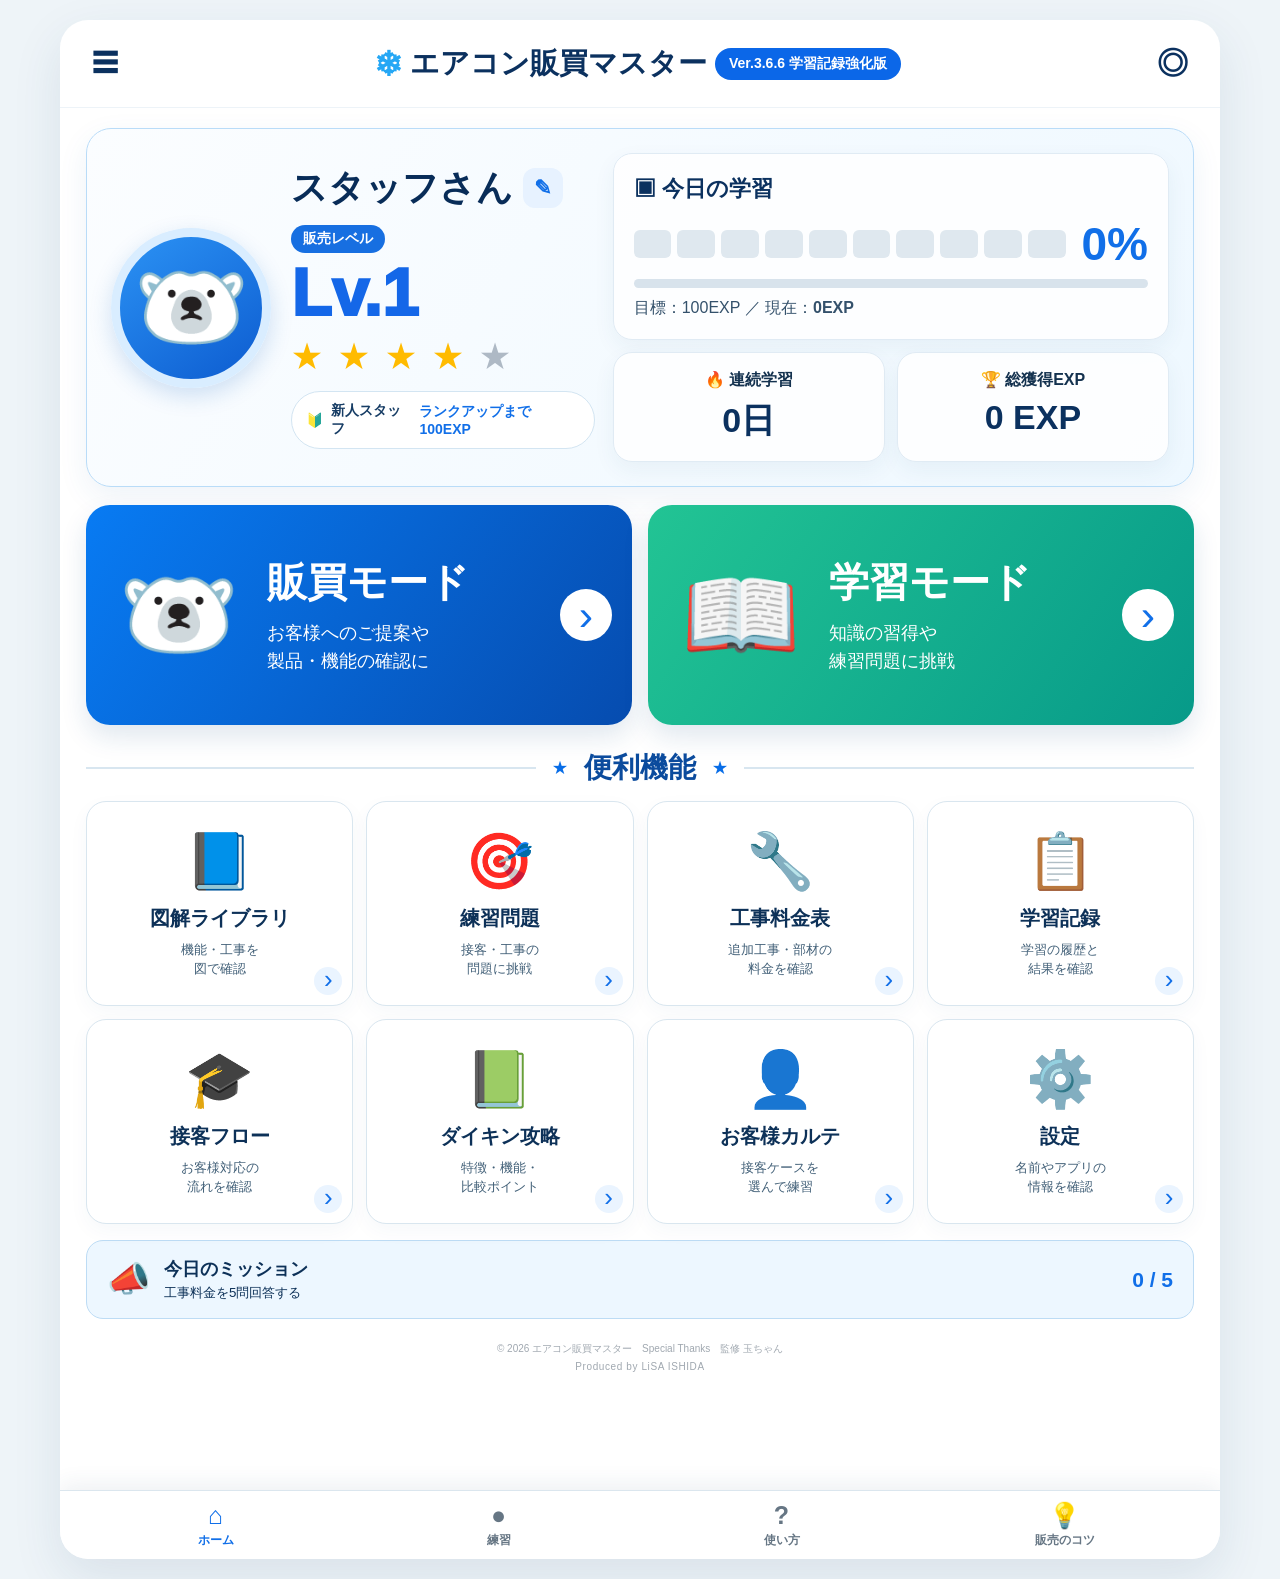
==== index.html @ f3aa584d "Add files via upload" ====
<!doctype html>
<html lang="ja">
<head>
<meta charset="utf-8">
<meta name="viewport" content="width=device-width,initial-scale=1,viewport-fit=cover">
<meta name="theme-color" content="#ffffff">
<title>エアコン販買マスター Pro Ver.3.6.6 学習記録強化版</title>
<link rel="apple-touch-icon" sizes="180x180" href="apple-touch-icon.png?v=3500">
<link rel="icon" type="image/png" sizes="32x32" href="favicon-32.png?v=3500">
<style>
:root{--navy:#0b315f;--blue:#116fe8;--text:#14324f;--muted:#718497;--line:#dbe6ef}
*{box-sizing:border-box}
body{margin:0;background:#eef4f8;color:var(--text);font-family:-apple-system,BlinkMacSystemFont,"Hiragino Kaku Gothic ProN","Yu Gothic",sans-serif}
button,input{font:inherit}button{cursor:pointer}.hidden{display:none!important}
.app{max-width:1180px;margin:auto;padding:18px}
.page{min-height:calc(100vh - 36px);background:#fff;border-radius:28px;overflow:hidden;box-shadow:0 18px 50px rgba(30,70,104,.1)}
.topbar,.subheader{height:78px;padding:0 26px;display:grid;grid-template-columns:auto 1fr auto;align-items:center;border-bottom:1px solid #edf1f5}
.brand{text-align:center;font-size:26px;font-weight:900;color:var(--navy)}.brand small{padding:4px 8px;border-radius:999px;background:#eaf4ff;color:#176fd0;font-size:12px}
.icon-button,.subheader button{border:0;background:transparent;color:var(--navy);font-size:26px;font-weight:900}.subheader h1{text-align:center;margin:0;font-size:24px}
.hero{margin:18px 26px;padding:28px;border:1px solid #b9ddfb;border-radius:22px;background:linear-gradient(115deg,#f8fcff,#e3f3ff);display:grid;grid-template-columns:1.1fr .9fr;gap:24px}
.level-line{display:flex;align-items:end;gap:24px;margin:15px 0 8px}.level-line strong{font-size:46px;color:#1765d3}
.progress{height:12px;background:#d8e3ec;border-radius:99px;overflow:hidden}.progress span{display:block;height:100%;width:0;background:linear-gradient(90deg,#248ef4,#0757bf)}
.tip{margin-top:18px;padding:14px;border-radius:14px;background:rgba(255,255,255,.75);font-weight:800;line-height:1.6}
.hero-image{display:grid;place-items:center}.hero-image img{width:100%;height:220px;object-fit:contain}
.main-banner{width:calc(100% - 52px);margin:0 26px 16px;padding:24px 28px;border:0;border-radius:20px;background:linear-gradient(110deg,#1774ef,#073e94);color:#fff;display:grid;grid-template-columns:auto 1fr auto;gap:20px;align-items:center;text-align:left}
.main-banner .round-icon{width:82px;height:82px;border-radius:50%;background:rgba(255,255,255,.15);display:grid;place-items:center;font-size:38px}.main-banner b{display:block;font-size:30px}.main-banner small{display:block;margin-top:6px}
.menu-grid{padding:0 26px;display:grid;grid-template-columns:repeat(3,1fr);gap:12px}
.menu-card{min-height:190px;padding:18px;border:1px solid var(--line);border-radius:18px;background:#fff;color:var(--text);box-shadow:0 7px 20px rgba(30,70,100,.05)}
.menu-icon{width:60px;height:60px;margin:auto auto 13px;border-radius:50%;display:grid;place-items:center;background:#eaf4ff;font-size:29px}.menu-card b{display:block;font-size:19px}.menu-card small{display:block;margin-top:8px;color:var(--muted)}
.mission{width:calc(100% - 52px);margin:16px 26px;padding:17px 20px;border:1px solid var(--line);border-radius:16px;background:#f7fbff;color:var(--text);display:grid;grid-template-columns:auto 1fr auto;gap:14px;align-items:center;text-align:left}.mission strong{font-size:22px;color:#0d62cc}
.rank-content,.quiz-content,.result-content,.history-content,.settings-content,.sales-content{padding:30px}
.rank-grid{max-width:780px;margin:24px auto;display:grid;grid-template-columns:1fr 1fr;gap:18px}
.rank-button{min-height:175px;padding:24px;border:1px solid var(--line);border-radius:20px;background:#fff;color:var(--text)}.rank-button span{display:block;font-size:40px}.rank-button b{display:block;margin-top:8px;font-size:25px}.rank-button small{display:block;margin-top:8px;color:var(--muted)}
.rank-button.beginner{background:#f3fbf4}.rank-button.middle{background:#f2f7ff}.rank-button.advanced{background:#fff4f4}.rank-button.random{background:#f7f3ff}
.quiz-content{max-width:900px;margin:auto}.quiz-meta{display:flex;justify-content:space-between;margin-bottom:12px}.quiz-meta span{padding:7px 12px;border-radius:999px;background:#eaf4ff;color:#176fd0;font-weight:900}
.question-card{padding:24px;border-radius:18px;background:#f1f8fc;font-size:23px;font-weight:900;line-height:1.55}
.choice-list{display:grid;grid-template-columns:1fr 1fr;gap:14px;margin-top:18px}
.choice{min-height:82px;padding:16px;border:1px solid #d5e3ec;border-radius:15px;background:#fff;text-align:left;color:var(--text);font-weight:800}.choice.correct{background:#e8f8ef;border-color:#4bb879}.choice.wrong{background:#fff0f0;border-color:#e26a6a}
.answer-result{margin-top:15px;padding:17px;border-radius:15px;background:#f6f9fb;line-height:1.6}.next-button{width:100%;margin-top:16px;min-height:55px;border:0;border-radius:13px;background:#116fe8;color:#fff;font-weight:900}
.result-content{max-width:650px;margin:auto}.result-card{text-align:center;padding:36px;border-radius:22px;background:#f5faff}.result-card strong{display:block;margin:15px 0;font-size:52px;color:#176fd0}
.sales-stepper{display:grid;grid-template-columns:repeat(3,1fr);gap:8px;margin-bottom:18px}.sales-stepper span{height:8px;border-radius:99px;background:#dbe6ef}.sales-stepper span.active{background:#1675e8}
.sales-layout{display:grid;grid-template-columns:.8fr 1.2fr;gap:20px}.sales-customer-card,.sales-question-card{border:1px solid var(--line);border-radius:20px;padding:22px}.sales-avatar{font-size:78px;text-align:center;padding:22px;border-radius:18px;background:#eff7fc}
.sales-facts{display:grid;grid-template-columns:1fr 1fr;gap:8px;margin-top:14px}.sales-facts div{padding:10px;border-radius:10px;background:#f5f9fb;font-size:13px}.sales-speech{margin-top:14px;padding:14px;border-radius:14px;background:#f3f8fb;font-weight:800}
.history-summary{display:grid;grid-template-columns:repeat(3,1fr);gap:12px}.history-summary div{padding:22px;border-radius:18px;background:#f5faff;text-align:center}.history-summary strong{display:block;font-size:30px;color:#176fd0}.history-row{padding:15px;border:1px solid var(--line);border-radius:14px;margin-top:10px}
.settings-content{max-width:620px;margin:auto}.settings-row{display:grid;grid-template-columns:1fr auto;gap:10px}.settings-row input{min-height:50px;padding:0 14px;border:1px solid #cedde8;border-radius:12px}.settings-row button{border:0;border-radius:12px;background:#116fe8;color:#fff;padding:0 20px;font-weight:900}

.flow-intro{max-width:820px;margin:0 auto 20px;padding:20px;border-radius:18px;background:#f2f8fc;line-height:1.7}
.flow-case-grid{display:grid;grid-template-columns:repeat(3,1fr);gap:14px;max-width:1000px;margin:auto}
.flow-case{padding:20px;border:1px solid var(--line);border-radius:18px;background:#fff;text-align:left;color:var(--text)}
.flow-case span{display:block;font-size:42px;text-align:center;margin-bottom:12px}
.flow-case b{display:block;font-size:18px;margin-bottom:7px}
.flow-case small{color:var(--muted);line-height:1.5}
.flow-stage{max-width:900px;margin:auto}
.flow-customer{padding:20px;border-radius:18px;background:#eef7fc;margin-bottom:16px}
.flow-customer strong{display:block;font-size:21px;margin-bottom:7px}
.flow-step-label{display:inline-block;padding:6px 11px;border-radius:99px;background:#eaf4ff;color:#176fd0;font-weight:900;margin-bottom:12px}
.flow-question{font-size:23px;font-weight:900;line-height:1.55;padding:22px;border-radius:18px;background:#f7fafc}
.flow-result-grid{display:grid;grid-template-columns:repeat(4,1fr);gap:10px;margin:18px 0}
.flow-score-card{padding:16px;border-radius:15px;background:#f3f8fb;text-align:center}
.flow-score-card strong{display:block;font-size:28px;color:#176fd0;margin-top:5px}
.flow-checks{display:grid;grid-template-columns:1fr 1fr;gap:14px;margin-top:16px}
.flow-check-box{padding:18px;border-radius:16px;background:#f7fafc}
.flow-check-box h3{margin:0 0 10px}
.flow-check-box p{margin:7px 0;line-height:1.5}
.flow-manager-comment{margin-top:16px;padding:18px;border-left:5px solid #176fd0;border-radius:12px;background:#eef7ff;line-height:1.7}

.daikin-wrap{padding:30px}
.daikin-note{max-width:980px;margin:0 auto 18px;padding:16px;border-radius:15px;background:#fff8e8;border:1px solid #f1d28b;line-height:1.6}
.series-tabs{display:grid;grid-template-columns:repeat(4,1fr);gap:10px;max-width:980px;margin:0 auto 18px}
.series-tab{padding:16px;border:1px solid var(--line);border-radius:15px;background:#fff;font-weight:900;color:var(--text)}
.series-tab.active{background:#116fe8;color:#fff;border-color:#116fe8}
.series-panel{max-width:980px;margin:auto}
.series-hero{padding:24px;border-radius:20px;background:linear-gradient(120deg,#f5fbff,#eaf4ff);border:1px solid #c9e3f7}
.series-hero h2{margin:0 0 8px;font-size:30px;color:#0b315f}
.series-tag{display:inline-block;padding:6px 11px;border-radius:999px;background:#fff;color:#176fd0;font-weight:900;margin-bottom:10px}
.series-grid{display:grid;grid-template-columns:1fr 1fr;gap:14px;margin-top:16px}
.series-card{padding:18px;border:1px solid var(--line);border-radius:16px;background:#fff}
.series-card h3{margin:0 0 10px;color:#0b315f}
.series-card p,.series-card li{line-height:1.7}
.compare-table{width:100%;border-collapse:collapse;margin-top:14px;font-size:14px}
.compare-table th,.compare-table td{border:1px solid #dbe6ef;padding:11px;text-align:left;vertical-align:top}
.compare-table th{background:#eef6fb}
.daikin-diagnosis{max-width:980px;margin:24px auto;padding:20px;border-radius:18px;background:#f7fafc}
.diagnosis-grid{display:grid;grid-template-columns:repeat(2,1fr);gap:12px}
.diagnosis-btn{padding:18px;border:1px solid var(--line);border-radius:15px;background:#fff;text-align:left;color:var(--text);font-weight:800}
.diagnosis-result{margin-top:15px;padding:18px;border-radius:15px;background:#eaf4ff;line-height:1.7}
.daikin-quiz{max-width:980px;margin:24px auto}

.feature-panel{max-width:980px;margin:0 auto 22px;padding:22px;border:1px solid var(--line);border-radius:20px;background:#fff}
.feature-panel h2{margin:0 0 8px;color:#0b315f}
.feature-lead{line-height:1.7;margin-bottom:18px}
.diagram-compare{display:grid;grid-template-columns:1fr auto 1fr;gap:14px;align-items:center}
.diagram-box{padding:18px;border-radius:18px;background:#f7fafc;border:1px solid #dbe6ef;min-height:220px}
.diagram-box.good{background:#edf8ff;border-color:#9ed2f3}
.diagram-title{font-weight:900;font-size:18px;margin-bottom:12px}
.diagram-arrow{font-size:30px;color:#176fd0;font-weight:900}
.diagram-flow{display:grid;gap:10px}
.flow-node{padding:12px;border-radius:12px;background:#fff;border:1px solid #cddde8;text-align:center;font-weight:800}
.flow-node.blue{background:#e9f5ff;border-color:#8fc9f1}
.flow-node.yellow{background:#fff8df;border-color:#efcf6a}
.flow-node.green{background:#edf9f0;border-color:#88c99a}
.flow-link{text-align:center;color:#176fd0;font-size:22px;font-weight:900}
.airflow-room{position:relative;height:180px;border:2px solid #bdd7e7;border-radius:16px;background:linear-gradient(#fbfdff,#eff7fb);overflow:hidden}
.aircon-unit{position:absolute;top:14px;left:20px;width:105px;height:34px;border-radius:8px;background:#fff;border:2px solid #96b3c5;text-align:center;padding-top:7px;font-size:12px;font-weight:900}
.person-icon{position:absolute;bottom:20px;right:35px;font-size:48px}
.wind-direct,.wind-wide{position:absolute;top:54px;left:105px;font-size:56px;color:#42a5f5;transform:rotate(10deg)}
.wind-wide{top:37px;left:100px;transform:rotate(-12deg)}
.compressor-vis{display:flex;align-items:center;justify-content:center;gap:22px;min-height:150px}
.comp-part{width:92px;height:92px;border-radius:50%;border:10px solid #8dc9ed;display:grid;place-items:center;font-weight:900;background:#fff}
.comp-arrow{font-size:34px;color:#176fd0}
.feature-talk{margin-top:16px;padding:17px;border-left:5px solid #176fd0;border-radius:12px;background:#eef7ff;line-height:1.7}
.feature-caution{margin-top:12px;padding:14px;border-radius:12px;background:#fff8e8;border:1px solid #f1d28b;line-height:1.6}
.feature-close{margin-top:14px;width:100%;padding:14px;border:0;border-radius:12px;background:#0b315f;color:#fff;font-weight:900}

.visual-library{padding:30px}
.visual-intro{max-width:1080px;margin:0 auto 18px;padding:18px;border-radius:18px;background:#f2f8fc;line-height:1.7}
.visual-grid{max-width:1080px;margin:auto;display:grid;grid-template-columns:repeat(3,1fr);gap:16px}
.visual-card{border:1px solid var(--line);border-radius:18px;background:#fff;overflow:hidden;box-shadow:0 8px 24px rgba(30,70,100,.07)}
.visual-card img{width:100%;height:260px;object-fit:contain;object-position:center top;display:block;background:#eef5fa;padding:8px;box-sizing:border-box}
.visual-card-body{padding:16px}
.visual-card h3{margin:0 0 8px;color:#0b315f}
.visual-card p{margin:0;color:var(--muted);line-height:1.6}
.visual-card button{width:100%;margin-top:13px;padding:12px;border:0;border-radius:11px;background:#116fe8;color:#fff;font-weight:900}
.image-modal{position:fixed;inset:0;background:rgba(5,23,43,.9);z-index:9999;display:flex;align-items:center;justify-content:center;padding:20px}
.image-modal.hidden{display:none!important}
.image-modal-inner{max-width:1200px;width:100%;max-height:95vh;overflow:auto;background:#fff;border-radius:18px;padding:12px}
.image-modal img{width:100%;height:auto;display:block;border-radius:12px}
.image-modal-close{position:sticky;top:0;float:right;border:0;border-radius:999px;background:#0b315f;color:#fff;width:44px;height:44px;font-size:22px;font-weight:900;z-index:2}
.quick-summary{max-width:1080px;margin:20px auto 0;display:grid;grid-template-columns:repeat(2,1fr);gap:14px}
.quick-box{padding:18px;border-radius:16px;background:#f7fafc;border:1px solid var(--line)}
.quick-box h3{margin-top:0}
.construction-grid{max-width:980px;margin:auto;display:grid;grid-template-columns:repeat(2,1fr);gap:14px}
.construction-card{padding:18px;border-radius:16px;background:#fff;border:1px solid var(--line)}
.construction-card h3{margin-top:0;color:#0b315f}
.construction-card p{line-height:1.7}
@media(min-width:768px) and (max-width:1366px){
 .visual-grid{grid-template-columns:repeat(2,1fr)}
 .visual-card img{height:320px;object-fit:contain;object-position:center top}
 .menu-grid{grid-template-columns:repeat(3,1fr)}
}

.checklist-wrap{max-width:760px;margin:auto;padding:26px}
.checklist-intro{padding:18px;border-radius:16px;background:#f2f8fc;line-height:1.7;margin-bottom:16px}
.check-item{display:flex;gap:14px;align-items:flex-start;padding:16px;border:1px solid var(--line);border-radius:14px;background:#fff;margin-bottom:10px}
.check-item input{width:24px;height:24px;margin-top:2px}
.check-item b{display:block;font-size:17px;margin-bottom:4px}
.check-item small{color:var(--muted);line-height:1.5}
.check-progress{padding:18px;border-radius:16px;background:#eaf4ff;text-align:center;margin:18px 0}
.check-progress strong{font-size:30px;color:#116fe8}
.check-actions{display:grid;grid-template-columns:1fr 1fr;gap:10px}
.check-actions button{padding:14px;border:0;border-radius:12px;font-weight:900}
.check-reset{background:#eef2f5;color:#17324f}
.check-complete{background:#116fe8;color:#fff}

/* 利用者名を大きく見やすく表示 */
#displayName,
#userNameDisplay,
.user-name,
.user-name-display,
.profile-name,
.current-user-name,
.name-display{
  display:block !important;
  max-width:900px;
  margin:14px auto 18px !important;
  padding:16px 20px !important;
  border-radius:16px !important;
  background:#eef7ff !important;
  border:2px solid #8fc5ee !important;
  color:#0b315f !important;
  font-size:28px !important;
  line-height:1.35 !important;
  font-weight:900 !important;
  text-align:center !important;
  letter-spacing:.02em !important;
  box-shadow:0 6px 18px rgba(17,111,232,.12) !important;
}
#displayName:empty,
#userNameDisplay:empty,
.user-name:empty,
.user-name-display:empty,
.profile-name:empty,
.current-user-name:empty,
.name-display:empty{
  display:none !important;
}

/* ===== 配布用ホーム画面 Ver.2.0 ===== */
.home-v2{background:#fff}
.home-topbar{height:auto;min-height:88px;padding:14px 26px;border-bottom:1px solid #edf3f8}
.home-topbar .brand{display:flex;flex-wrap:wrap;align-items:center;justify-content:center;gap:8px;font-size:29px}
.home-topbar .brand-snow{font-size:34px;color:#25a7f5}
.home-topbar .brand small{flex-basis:auto;background:#0b67e8;color:#fff;font-size:14px;padding:7px 14px}
.status-button{font-size:31px}
.home-v2-content{padding:20px 26px 12px}
.profile-dashboard{display:grid;grid-template-columns:1fr 1.15fr;gap:18px;padding:24px;border:1.5px solid #b9dcf8;border-radius:25px;background:linear-gradient(125deg,#fbfdff,#eef8ff);box-shadow:0 10px 30px rgba(34,105,160,.08)}
.profile-left{display:grid;grid-template-columns:160px 1fr;gap:20px;align-items:center}
.staff-avatar{width:160px;height:160px;border-radius:50%;display:grid;place-items:center;font-size:92px;background:linear-gradient(145deg,#2b92f4,#0d5cd0);border:9px solid #d9edff;box-shadow:0 8px 22px rgba(15,95,190,.18)}
.staff-name-line{display:flex;align-items:center;gap:10px}
.staff-name-line strong{font-size:36px;line-height:1.2;color:#082c58;white-space:nowrap}
.edit-name-button{width:40px;height:40px;border:0;border-radius:12px;background:#e7f2ff;color:#116fe8;font-size:21px;font-weight:900}
.level-label{display:inline-block;margin-top:16px;padding:5px 12px;border-radius:999px;background:#176fe1;color:#fff;font-size:14px;font-weight:900}
.profile-level{font-size:66px;font-weight:950;line-height:1;color:#1467e8;margin-top:7px}
.star-row{font-size:32px;letter-spacing:3px;color:#ffbb00;margin-top:9px;white-space:nowrap}.star-row span{color:#aeb9c5}
.rank-chip{margin-top:12px;padding:10px 14px;border-radius:999px;background:#fff;border:1px solid #d3e5f2;display:flex;align-items:center;gap:8px;font-size:14px}
.rank-chip b{color:#173d65}.rank-chip em{margin-left:auto;font-style:normal;color:#116fe8;font-weight:900}
.profile-right{display:grid;grid-template-rows:auto auto;gap:12px}
.today-learning-card,.mini-stat{background:rgba(255,255,255,.86);border:1px solid #e0ebf4;border-radius:19px;box-shadow:0 8px 22px rgba(35,86,120,.06)}
.today-learning-card{padding:20px}
.today-title{font-size:22px;font-weight:900;color:#0b315f}
.today-progress-row{display:grid;grid-template-columns:1fr auto;gap:16px;align-items:center;margin:13px 0 8px}
.segmented-progress{display:grid;grid-template-columns:repeat(10,1fr);gap:6px}.segmented-progress i{height:28px;border-radius:6px;background:#dfe8ef}.segmented-progress i.filled{background:#126bea}
.today-progress-row strong{font-size:46px;color:#116fe8}
.today-learning-card .progress{height:9px}.today-learning-card p{margin:10px 0 0;color:#34516b}
.stat-pair{display:grid;grid-template-columns:1fr 1fr;gap:12px}.mini-stat{padding:17px;text-align:center}.mini-stat span{font-weight:900}.mini-stat strong{display:block;margin-top:7px;font-size:34px;color:#0b315f}
.primary-actions{display:grid;grid-template-columns:1fr 1fr;gap:16px;margin-top:18px}
.primary-card{min-height:220px;padding:20px;border:0;border-radius:24px;color:#fff;display:grid;grid-template-columns:145px 1fr auto;align-items:center;gap:16px;text-align:left;overflow:hidden;box-shadow:0 12px 26px rgba(23,78,130,.13)}
.sales-primary{background:linear-gradient(125deg,#087bf3,#064caf)}.learn-primary{background:linear-gradient(125deg,#22c494,#079a89)}
.primary-illustration{font-size:96px;text-align:center}.primary-copy b{display:block;font-size:40px}.primary-copy small{display:block;margin-top:10px;font-size:18px;line-height:1.55}.primary-arrow{width:52px;height:52px;border-radius:50%;background:#fff;color:#116fe8;display:grid;place-items:center;font-size:43px;line-height:1}
.utility-heading{display:flex;align-items:center;gap:16px;margin:24px 0 14px;color:#0b4b9d}.utility-heading:before,.utility-heading:after{content:"";height:2px;background:#d8e6f0;flex:1}.utility-heading b{font-size:28px}.utility-heading span{color:#086de7}
.utility-grid{display:grid;grid-template-columns:repeat(4,1fr);gap:13px}
.utility-card{position:relative;min-height:205px;padding:18px 12px;border:1px solid #d9e6ef;border-radius:20px;background:#fff;color:#0d3158;text-align:center;box-shadow:0 7px 20px rgba(22,75,115,.04)}
.utility-icon{display:block;font-size:55px;margin-bottom:11px}.utility-card b{display:block;font-size:20px}.utility-card small{display:block;margin-top:8px;line-height:1.45;color:#426078}.utility-card em{position:absolute;right:10px;bottom:10px;width:28px;height:28px;border-radius:50%;background:#eaf4ff;color:#116fe8;font-style:normal;font-size:26px;line-height:25px}
.news-card{width:100%;margin:16px 0 4px;padding:16px 20px;border:1px solid #bddcf5;border-radius:17px;background:#edf7ff;display:grid;grid-template-columns:auto 1fr auto;align-items:center;gap:13px;text-align:left;color:#0d3158}.news-icon{font-size:35px}.news-card b{display:block;font-size:18px}.news-card small{display:block;margin-top:3px}.news-card strong{color:#116fe8;font-size:21px}
.bottom-nav{position:sticky;bottom:0;z-index:20;margin-top:8px;padding:9px 14px calc(9px + env(safe-area-inset-bottom));display:grid;grid-template-columns:repeat(4,1fr);background:rgba(255,255,255,.96);border-top:1px solid #dbe6ee;box-shadow:0 -7px 20px rgba(40,70,100,.07);backdrop-filter:blur(15px)}
.bottom-nav button{border:0;background:transparent;color:#667684;display:grid;place-items:center;gap:2px}.bottom-nav span{font-size:25px;font-weight:900}.bottom-nav b{font-size:12px}.bottom-nav .active{color:#116fe8}


.help-page-content{max-width:980px;margin:0 auto;padding:24px}
.help-hero{display:grid;grid-template-columns:78px 1fr;gap:18px;align-items:center;padding:22px;border-radius:22px;background:linear-gradient(135deg,#eef7ff,#f9fcff);border:1px solid #cfe4f5}
.help-icon{width:70px;height:70px;border-radius:50%;display:grid;place-items:center;background:#116fe8;color:#fff;font-size:38px;font-weight:900}
.help-hero h2{margin:0 0 7px;color:#0b315f;font-size:28px}
.help-hero p{margin:0;color:#536d81;line-height:1.7}
.help-grid{display:grid;grid-template-columns:repeat(2,1fr);gap:14px;margin-top:18px}
.help-card{padding:20px;border-radius:18px;background:#fff;border:1px solid #dbe8f1;box-shadow:0 7px 20px rgba(28,77,110,.05)}
.help-card span{font-size:38px}
.help-card h3{margin:9px 0 6px;color:#0b315f}
.help-card p{margin:0;line-height:1.65;color:#536d81}
.help-note{margin-top:18px;padding:18px 20px;border-radius:18px;background:#fff7dd;border:1px solid #ead184}
.help-note h3{margin:0 0 7px;color:#684e00}
.help-note p{margin:0;line-height:1.65;color:#684e00}

.special-thanks{
  margin:14px auto 82px;
  padding:8px 10px 14px;
  text-align:center;
  color:#a0a8b0;
  font-size:10px;
  line-height:1.5;
  font-weight:400;
}
.special-thanks .produced-by{
  display:block;
  margin-top:3px;
  font-size:10px;
  letter-spacing:.06em;
  color:inherit;
  font-weight:500;
}


.sales-tips-content{max-width:980px;margin:0 auto;padding:24px}
.sales-tip-hero{display:grid;grid-template-columns:76px 1fr;gap:18px;align-items:center;padding:22px;border-radius:22px;background:linear-gradient(135deg,#fff9e8,#fffdf7);border:1px solid #ead8a0}
.sales-tip-hero-icon{width:68px;height:68px;border-radius:50%;display:grid;place-items:center;background:#ffcc3d;font-size:36px}
.sales-tip-hero h2{margin:0 0 7px;color:#4e3a00;font-size:28px}
.sales-tip-hero p{margin:0;color:#6b5b31;line-height:1.7}
.sales-tip-grid{display:grid;grid-template-columns:repeat(2,1fr);gap:14px;margin-top:18px}
.sales-tip-card{padding:20px;border-radius:18px;background:#fff;border:1px solid #e4e8ec;box-shadow:0 7px 20px rgba(40,70,90,.05)}
.sales-tip-card span{font-size:38px}
.sales-tip-card h3{margin:9px 0 6px;color:#173d65}
.sales-tip-card p{margin:0;line-height:1.65;color:#536d81}
.sales-tip-note{margin-top:18px;padding:18px 20px;border-radius:18px;background:#eef7ff;border:1px solid #c6def1;color:#31566f}
.sales-tip-note b{display:block;margin-bottom:6px;color:#0b4b9d}
.sales-tip-note p{margin:0;line-height:1.65}
@media(max-width:767px){
 .sales-tips-content{padding:16px 14px}
 .sales-tip-hero{grid-template-columns:56px 1fr;padding:16px}
 .sales-tip-hero-icon{width:54px;height:54px;font-size:29px}
 .sales-tip-hero h2{font-size:21px}
 .sales-tip-grid{grid-template-columns:1fr;gap:10px}
 .sales-tip-card{padding:16px}
}

@media(max-width:767px){
 .help-page-content{padding:16px 14px}
 .help-hero{grid-template-columns:58px 1fr;padding:16px}
 .help-icon{width:54px;height:54px;font-size:29px}
 .help-hero h2{font-size:21px}
 .help-grid{grid-template-columns:1fr;gap:10px}
 .help-card{padding:16px}
}

@media(max-width:767px){
 .home-topbar{min-height:74px;padding:10px 13px}.home-topbar .brand{font-size:20px;line-height:1.15}.home-topbar .brand-snow{font-size:24px}.home-topbar .brand small{font-size:11px;padding:5px 9px}
 .home-v2-content{padding:12px 12px 6px}
 .profile-dashboard{grid-template-columns:1fr;padding:16px;gap:14px}
 .profile-left{grid-template-columns:105px 1fr;gap:13px}.staff-avatar{width:105px;height:105px;font-size:61px;border-width:6px}
 .staff-name-line strong{font-size:28px}.edit-name-button{width:34px;height:34px}.level-label{margin-top:9px;font-size:12px}.profile-level{font-size:52px}.star-row{font-size:23px;letter-spacing:1px}.rank-chip{font-size:12px;padding:8px 10px}.rank-chip em{font-size:11px}
 .today-learning-card{padding:14px}.today-title{font-size:18px}.segmented-progress{gap:3px}.segmented-progress i{height:20px}.today-progress-row strong{font-size:36px}
 .mini-stat{padding:12px}.mini-stat strong{font-size:27px}
 .primary-actions{grid-template-columns:1fr;gap:11px;margin-top:13px}.primary-card{min-height:148px;grid-template-columns:93px 1fr auto;padding:13px}.primary-illustration{font-size:69px}.primary-copy b{font-size:30px}.primary-copy small{font-size:15px}.primary-arrow{width:43px;height:43px;font-size:36px}
 .utility-heading{margin:18px 0 10px}.utility-heading b{font-size:22px}
 .utility-grid{grid-template-columns:1fr 1fr;gap:9px}.utility-card{min-height:160px;padding:13px 8px}.utility-icon{font-size:42px}.utility-card b{font-size:17px}.utility-card small{font-size:12px}
 .news-card{margin-top:12px;padding:13px}.news-card strong{font-size:17px}
}
@media(min-width:768px) and (max-width:1100px){
 .profile-left{grid-template-columns:125px 1fr}.staff-avatar{width:125px;height:125px;font-size:73px}.staff-name-line strong{font-size:30px}.profile-level{font-size:55px}
 .primary-card{grid-template-columns:112px 1fr auto;min-height:190px}.primary-illustration{font-size:80px}.primary-copy b{font-size:33px}
}

@media(max-width:767px){
  #displayName,
  #userNameDisplay,
  .user-name,
  .user-name-display,
  .profile-name,
  .current-user-name,
  .name-display{
    font-size:23px !important;
    padding:14px 16px !important;
    margin:12px 14px 16px !important;
  }
}

@media(max-width:767px){
 .visual-card img{height:250px;object-fit:contain;object-position:center top;padding:6px}

 .checklist-wrap{padding:20px 14px}
 .check-actions{grid-template-columns:1fr}
}

@media(max-width:767px){
 .visual-library{padding:20px 14px}
 .visual-grid,.quick-summary,.construction-grid{grid-template-columns:1fr}
 .image-modal{padding:8px}
 .image-modal-inner{padding:8px}
}

@media(max-width:767px){
 .diagram-compare{grid-template-columns:1fr}
 .diagram-arrow{transform:rotate(90deg);text-align:center}
 .diagram-box{min-height:auto}
}

@media(max-width:767px){
 .daikin-wrap{padding:20px 15px}
 .series-tabs{grid-template-columns:1fr 1fr}
 .series-grid,.diagnosis-grid{grid-template-columns:1fr}
 .compare-table{font-size:12px}
 .compare-table th,.compare-table td{padding:8px}
}

@media(max-width:767px){
 .flow-case-grid{grid-template-columns:1fr}
 .flow-result-grid{grid-template-columns:1fr 1fr}
 .flow-checks{grid-template-columns:1fr}
 .flow-question{font-size:20px}
}

@media(max-width:767px){.app{padding:0}.page{min-height:100vh;border-radius:0}.topbar,.subheader{height:72px;padding:0 15px}.brand{font-size:20px}.hero{margin:12px 14px;padding:20px;grid-template-columns:1fr}.hero-image{display:none}.main-banner{width:calc(100% - 28px);margin:0 14px 12px;padding:18px}.menu-grid{padding:0 14px;grid-template-columns:1fr 1fr;gap:9px}.menu-card{min-height:165px;padding:13px}.menu-card:last-child{grid-column:1/-1}.mission{width:calc(100% - 28px);margin:12px 14px}.rank-content,.quiz-content,.result-content,.history-content,.settings-content,.sales-content{padding:20px 15px}.rank-grid{gap:10px}.rank-button{min-height:135px;padding:15px}.choice-list,.sales-layout{grid-template-columns:1fr}.question-card{font-size:20px}.history-summary{grid-template-columns:1fr 1fr}}
@media(min-width:768px) and (max-width:1366px){.app{max-width:none;width:100%;padding:20px}.page{max-width:1160px;margin:auto}.sales-layout{grid-template-columns:.75fr 1.25fr}}
</style>
<link rel="manifest" href="manifest.webmanifest?v=3500">
<meta name="apple-mobile-web-app-capable" content="yes">
<meta name="apple-mobile-web-app-status-bar-style" content="default">
<meta name="apple-mobile-web-app-title" content="エアコン販買マスター">
</head>
<body>
<div class="app">

<section id="home" class="page home-v2">
  <header class="topbar home-topbar">
    <button class="icon-button" onclick="openSettings()" aria-label="設定">☰</button>
    <div class="brand">
      <span class="brand-snow">❄</span>
      <span>エアコン販買マスター</span>
      <small>Ver.3.6.6 学習記録強化版</small>
    </div>
    <button class="icon-button status-button" onclick="openMission()" aria-label="今日の目標">◎</button>
  </header>

  <main class="home-v2-content">
    <section class="profile-dashboard">
      <div class="profile-left">
        <div class="staff-avatar" aria-hidden="true">🐻‍❄️</div>
        <div class="staff-info">
          <div class="staff-name-line">
            <strong id="profileName">スタッフさん</strong>
            <button class="edit-name-button" onclick="openSettings()" aria-label="名前を変更">✎</button>
          </div>
          <span class="level-label">販売レベル</span>
          <div class="profile-level" id="levelText">Lv.1</div>
          <div class="star-row" aria-label="レベル評価">★ ★ ★ ★ <span>★</span></div>
          <div class="rank-chip">
            <span>🔰</span>
            <b id="rankText">新人スタッフ</b>
            <em id="nextExp">ランクアップまで100EXP</em>
          </div>
        </div>
      </div>

      <div class="profile-right">
        <div class="today-learning-card">
          <div class="today-title">▣ 今日の学習</div>
          <div class="today-progress-row">
            <div class="segmented-progress" aria-hidden="true">
              <i></i><i></i><i></i><i></i><i></i><i></i><i></i><i></i><i></i><i></i>
            </div>
            <strong id="todayPercent">0%</strong>
          </div>
          <div class="progress"><span id="expBar"></span></div>
          <p>目標：100EXP ／ 現在：<b id="expCurrent">0EXP</b></p>
        </div>
        <div class="stat-pair">
          <div class="mini-stat">
            <span>🔥 連続学習</span>
            <strong id="streakDays">0日</strong>
          </div>
          <div class="mini-stat">
            <span>🏆 総獲得EXP</span>
            <strong id="totalExp">0 EXP</strong>
          </div>
        </div>
      </div>
    </section>

    <section class="primary-actions">
      <button class="primary-card sales-primary" onclick="startSales()">
        <span class="primary-illustration">🐻‍❄️</span>
        <span class="primary-copy">
          <b>販買モード</b>
          <small>お客様へのご提案や<br>製品・機能の確認に</small>
        </span>
        <span class="primary-arrow">›</span>
      </button>
      <button class="primary-card learn-primary" onclick="openRank('practice')">
        <span class="primary-illustration">📖</span>
        <span class="primary-copy">
          <b>学習モード</b>
          <small>知識の習得や<br>練習問題に挑戦</small>
        </span>
        <span class="primary-arrow">›</span>
      </button>
    </section>

    <div class="utility-heading"><span>★</span><b>便利機能</b><span>★</span></div>

    <section class="utility-grid">
      <button class="utility-card" onclick="openVisualLibrary()">
        <span class="utility-icon blue">📘</span><b>図解ライブラリ</b><small>機能・工事を<br>図で確認</small><em>›</em>
      </button>
      <button class="utility-card" onclick="openRank('practice')">
        <span class="utility-icon red">🎯</span><b>練習問題</b><small>接客・工事の<br>問題に挑戦</small><em>›</em>
      </button>
      <button class="utility-card" onclick="openRank('price')">
        <span class="utility-icon green">🔧</span><b>工事料金表</b><small>追加工事・部材の<br>料金を確認</small><em>›</em>
      </button>
      <button class="utility-card" onclick="showHistory()">
        <span class="utility-icon orange">📋</span><b>学習記録</b><small>学習の履歴と<br>結果を確認</small><em>›</em>
      </button>
      <button class="utility-card" onclick="openFlowMenu()">
        <span class="utility-icon purple">🎓</span><b>接客フロー</b><small>お客様対応の<br>流れを確認</small><em>›</em>
      </button>
      <button class="utility-card" onclick="openDaikin()">
        <span class="utility-icon teal">📗</span><b>ダイキン攻略</b><small>特徴・機能・<br>比較ポイント</small><em>›</em>
      </button>
      <button class="utility-card" onclick="showCases()">
        <span class="utility-icon gold">👤</span><b>お客様カルテ</b><small>接客ケースを<br>選んで練習</small><em>›</em>
      </button>
      <button class="utility-card" onclick="openSettings()">
        <span class="utility-icon gray">⚙️</span><b>設定</b><small>名前やアプリの<br>情報を確認</small><em>›</em>
      </button>
    </section>

    <button class="news-card" onclick="openMission()">
      <span class="news-icon">📣</span>
      <span><b>今日のミッション</b><small id="homeMissionText">学習を始めましょう</small></span>
      <strong id="missionCount">0 / 3</strong>
    </button>

<footer class="special-thanks">
  © 2026 エアコン販買マスター　Special Thanks　監修 玉ちゃん
  <span class="produced-by">Produced by LiSA ISHIDA</span>
</footer>
  </main>

  <nav class="bottom-nav" aria-label="ホームメニュー">
    <button onclick="show('home')" class="active"><span>⌂</span><b>ホーム</b></button>
    <button onclick="openRank('practice')"><span>●</span><b>練習</b></button>
    <button onclick="show('helpPage')"><span>?</span><b>使い方</b></button>
    <button onclick="show('salesTips')"><span>💡</span><b>販売のコツ</b></button>
  </nav>
</section>

<section id="rank" class="page hidden"><header class="subheader"><button onclick="show('home')">‹</button><h1 id="rankTitle">ランク選択</h1><span></span></header><div class="rank-content"><div class="rank-grid">
<button class="rank-button beginner" onclick="startQuiz('初級')"><span>🟢</span><b>初級</b><small id="beginnerCount"></small></button>
<button class="rank-button middle" onclick="startQuiz('中級')"><span>🔵</span><b>中級</b><small id="middleCount"></small></button>
<button class="rank-button advanced" onclick="startQuiz('上級')"><span>🔴</span><b>上級</b><small id="advancedCount"></small></button>
<button class="rank-button random" onclick="startQuiz('ランダム')"><span>🟣</span><b>ランダム</b><small id="randomCount"></small></button>
</div></div></section>

<section id="quiz" class="page hidden"><header class="subheader"><button onclick="show('rank')">‹</button><h1 id="quizTitle">練習問題</h1><button onclick="show('home')">終了</button></header><div class="quiz-content"><div class="quiz-meta"><span id="rankBadge"></span><b id="quizProgress"></b></div><div id="questionText" class="question-card"></div><div id="choiceList" class="choice-list"></div><div id="answerResult" class="answer-result hidden"></div><button id="nextButton" class="next-button hidden" onclick="nextQuestion()">次の問題</button></div></section>

<section id="sales" class="page hidden"><header class="subheader"><button onclick="show('home')">‹</button><h1>販買モード</h1><button onclick="show('home')">終了</button></header><div class="sales-content"><div id="salesStepper" class="sales-stepper"></div><div class="sales-layout"><div id="salesCustomer" class="sales-customer-card"></div><div class="sales-question-card"><h2 id="salesQuestion"></h2><div id="salesChoices" class="choice-list"></div><div id="salesFeedback" class="answer-result hidden"></div></div></div></div></section>

<section id="mission" class="page hidden"><header class="subheader"><button onclick="show('home')">‹</button><h1>今日のミッション</h1><span></span></header><div class="result-content"><div class="result-card"><span>今日の目標</span><strong id="missionDetail">0 / 3</strong><p>販買モードを3件実施する</p></div><div class="progress"><span id="missionBar"></span></div><button class="next-button" onclick="startSales()">販買モードを始める</button></div></section>

<section id="result" class="page hidden"><header class="subheader"><button onclick="show('home')">‹</button><h1>結果</h1><span></span></header><div class="result-content"><div class="result-card"><span>今回の成績</span><strong id="resultScore"></strong><p id="resultMessage"></p></div><button class="next-button" onclick="show('home')">ホームへ戻る</button></div></section>

<section id="history" class="page hidden"><header class="subheader"><button onclick="show('home')">‹</button><h1>学習記録</h1><span></span></header><div id="historyContent" class="history-content"></div></section>


<section id="cases" class="page hidden"><header class="subheader"><button onclick="show('home')">‹</button><h1>お客様カルテ</h1><span></span></header><div class="history-content"><div id="caseGrid" class="rank-grid"></div></div></section>

<section id="flowMenu" class="page hidden">
  <header class="subheader">
    <button onclick="show('home')">‹</button>
    <h1>接客フロー</h1>
    <span></span>
  </header>
  <div class="rank-content">
    <div class="flow-intro">
      お客様の希望を聞きながら、接客で必要な確認を順番に選びます。
      最後にヒアリング・工事確認・提案・説明の4項目で採点します。
    </div>
    <div id="flowCaseGrid" class="flow-case-grid"></div>
  </div>
</section>

<section id="flowPlay" class="page hidden">
  <header class="subheader">
    <button onclick="openFlowMenu()">‹</button>
    <h1 id="flowTitle">接客フロー</h1>
    <button onclick="show('home')">終了</button>
  </header>
  <div class="quiz-content flow-stage">
    <div class="flow-customer" id="flowCustomer"></div>
    <div class="flow-step-label" id="flowStepLabel">STEP 1</div>
    <div class="flow-question" id="flowQuestion"></div>
    <div id="flowChoices" class="choice-list"></div>
    <div id="flowFeedback" class="answer-result hidden"></div>
    <button id="flowNextButton" class="next-button hidden" onclick="nextFlowStep()">次へ</button>
  </div>
</section>

<section id="flowResult" class="page hidden">
  <header class="subheader">
    <button onclick="show('home')">‹</button>
    <h1>店長チェック</h1>
    <span></span>
  </header>
  <div class="result-content">
    <div class="result-card">
      <span>総合評価</span>
      <strong id="flowTotalScore">0点</strong>
      <p id="flowRankText"></p>
    </div>
    <div id="flowScoreGrid" class="flow-result-grid"></div>
    <div class="flow-checks">
      <div class="flow-check-box">
        <h3>✅ 良かった点</h3>
        <div id="flowGoodList"></div>
      </div>
      <div class="flow-check-box">
        <h3>⚠ 次回の改善点</h3>
        <div id="flowImproveList"></div>
      </div>
    </div>
    <div class="flow-manager-comment" id="flowManagerComment"></div>
    <button class="next-button" onclick="openFlowMenu()">別のケースに挑戦</button>
    <button class="next-button" onclick="show('home')">ホームへ戻る</button>
  </div>
</section>


<section id="daikin" class="page hidden">
  <header class="subheader">
    <button onclick="show('home')">‹</button>
    <h1>ダイキン攻略</h1>
    <span></span>
  </header>
  <div class="daikin-wrap">
    <div class="daikin-note">
      2026年量販モデルのR・A・F・Eを、接客で使いやすい形に整理しています。
      搭載機能は能力帯・型番で異なる場合があるため、最終案内は該当型番のカタログで確認してください。
    </div>

    <div class="series-card" style="max-width:980px;margin:0 auto 18px">
      <h3 style="margin-top:0">図解で学ぶダイキン機能</h3>
      <div class="diagnosis-grid">
        <button class="diagnosis-btn" onclick="showDaikinFeature('premium')">❄️ プレミアム冷房</button>
        <button class="diagnosis-btn" onclick="showDaikinFeature('airflow')">🌬 風ないス運転</button>
        <button class="diagnosis-btn" onclick="showDaikinFeature('streamer')">✨ ストリーマ</button>
        <button class="diagnosis-btn" onclick="showDaikinFeature('compressor')">⚙️ スイングコンプレッサー</button>
        <button class="diagnosis-btn" onclick="showDaikinFeature('patrol')">🌡 室温パトロール</button>
        <button class="diagnosis-btn" onclick="showDaikinFeature('dehumidify')">💧 さらら除湿</button>
      </div>
    </div>

    <div id="daikinFeaturePanel" class="feature-panel hidden"></div>

    <div class="series-tabs">
      <button class="series-tab active" onclick="showDaikinSeries('R',this)">Rシリーズ</button>
      <button class="series-tab" onclick="showDaikinSeries('A',this)">Aシリーズ</button>
      <button class="series-tab" onclick="showDaikinSeries('F',this)">Fシリーズ</button>
      <button class="series-tab" onclick="showDaikinSeries('E',this)">Eシリーズ</button>
    </div>

    <div id="daikinSeriesPanel" class="series-panel"></div>

    <div class="daikin-diagnosis">
      <h2>お客様タイプ別シリーズ診断</h2>
      <div class="diagnosis-grid">
        <button class="diagnosis-btn" onclick="diagnoseDaikin('highest')">👑 長時間使う・快適性を最優先</button>
        <button class="diagnosis-btn" onclick="diagnoseDaikin('comfort')">😊 快適機能は欲しいが加湿は不要</button>
        <button class="diagnosis-btn" onclick="diagnoseDaikin('balance')">⚖️ 価格と快適性のバランス重視</button>
        <button class="diagnosis-btn" onclick="diagnoseDaikin('simple')">💰 シンプル・価格重視</button>
      </div>
      <div id="daikinDiagnosisResult" class="diagnosis-result hidden"></div>
    </div>

    <div class="daikin-quiz">
      <h2>シリーズ提案ミニテスト</h2>
      <div id="daikinQuizQuestion" class="question-card"></div>
      <div id="daikinQuizChoices" class="choice-list"></div>
      <div id="daikinQuizFeedback" class="answer-result hidden"></div>
      <button id="daikinQuizNext" class="next-button hidden" onclick="nextDaikinQuiz()">次の問題</button>
    </div>
  </div>
</section>


<section id="visualLibrary" class="page hidden">
  <header class="subheader">
    <button onclick="show('home')">‹</button>
    <h1>図解ライブラリ</h1>
    <span></span>
  </header>
  <div class="visual-library">
    <div class="visual-intro">
      図解をタップすると大きく表示できます。iPadでは横画面にすると、接客中にお客様へ見せやすくなります。
    </div>
    <div id="visualGrid" class="visual-grid"></div>
    <div class="quick-summary">
      <div class="quick-box">
        <h3>30秒で復習</h3>
        <p><b>プレミアム冷房：</b>温度だけでなく湿度も細かくコントロールし、設定温度後もサラッとした快適さを狙う。</p>
      </div>
      <div class="quick-box">
        <h3>接客での一言</h3>
        <p>「同じ26℃でも、湿度まで見ながら運転するので、ベタつきを感じにくい冷房です。」</p>
      </div>
    </div>
  </div>
</section>



<section id="constructionVisuals" class="page hidden">
  <header class="subheader">
    <button onclick="show('home')">‹</button>
    <h1>工事図解</h1>
    <span></span>
  </header>
  <div class="visual-library">
    <div class="visual-intro">
      販売員が使う5テーマに絞りました。図をタップすると全体を拡大できます。
    </div>
    <div class="visual-grid">
      <div class="visual-card"><img src="voltage-100-200.png" alt="100V・200V"><div class="visual-card-body"><h3>100V・200V</h3><p>コンセント・電圧・分電盤をセットで確認。</p><button onclick="openImageModal('voltage-100-200.png','100V・200V')">拡大して見る</button></div></div>
      <div class="visual-card"><img src="dedicated-circuit.png" alt="専用回路"><div class="visual-card-body"><h3>専用回路</h3><p>分電盤からエアコンまで他機器と共用しない回路。</p><button onclick="openImageModal('dedicated-circuit.png','専用回路')">拡大して見る</button></div></div>
      <div class="visual-card"><img src="distribution-board.svg" alt="分電盤" onclick="openImageModal('distribution-board.svg','分電盤')"><div class="visual-card-body"><h3>分電盤</h3><p>主幹容量・空き回路・電圧・専用回路を確認。</p><button onclick="openImageModal('distribution-board.svg','分電盤')">拡大して見る</button></div></div>
      <div class="visual-card"><img src="cover.svg" alt="化粧カバー" onclick="openImageModal('cover.svg','化粧カバー')"><div class="visual-card-body"><h3>化粧カバー</h3><p>室内・室外、色、長さ、曲がりを確認。</p><button onclick="openImageModal('cover.svg','化粧カバー')">拡大して見る</button></div></div>
      <div class="visual-card"><img src="concealed-piping.svg" alt="隠ぺい配管" onclick="openImageModal('concealed-piping.svg','隠ぺい配管')"><div class="visual-card-body"><h3>隠ぺい配管</h3><p>配管径・電線・ドレン・再利用可否を確認。</p><button onclick="openImageModal('concealed-piping.svg','隠ぺい配管')">拡大して見る</button></div></div>
    </div>
  </div>
</section>

<div id="imageModal" class="image-modal hidden" onclick="closeImageModal(event)">
  <div class="image-modal-inner">
    <button class="image-modal-close" onclick="closeImageModal(event,true)">×</button>
    <img id="modalImage" alt="図解拡大表示">
  </div>
</div>





<section id="helpPage" class="page hidden">
  <header class="subheader">
    <button onclick="show('home')" aria-label="戻る">‹</button>
    <h1>使い方</h1>
    <span></span>
  </header>
  <main class="help-page-content">
    <section class="help-hero">
      <div class="help-icon">?</div>
      <div>
        <h2>エアコン販買マスターの使い方</h2>
        <p>販売・学習・工事確認を、目的に合わせて使い分けます。</p>
      </div>
    </section>

    <section class="help-grid">
      <article class="help-card">
        <span>🛍️</span>
        <h3>販売モード</h3>
        <p>お客様への提案や、製品・機能の確認に使います。</p>
      </article>
      <article class="help-card">
        <span>📖</span>
        <h3>学習モード</h3>
        <p>練習問題や図解で、知識の復習に使います。</p>
      </article>
      <article class="help-card">
        <span>🎓</span>
        <h3>接客フロー</h3>
        <p>便利機能の「接客フロー」から、お客様対応の流れを確認します。</p>
      </article>
      <article class="help-card">
        <span>🔧</span>
        <h3>工事料金表</h3>
        <p>追加工事や部材料金の確認に使います。</p>
      </article>
      <article class="help-card">
        <span>📘</span>
        <h3>図解ライブラリ</h3>
        <p>ダイキン機能や工事内容を、図で確認できます。</p>
      </article>
      <article class="help-card">
        <span>⚙️</span>
        <h3>名前・設定</h3>
        <p>設定からスタッフ名を変更できます。学習記録は端末ごとに保存されます。</p>
      </article>
    </section>

    <section class="help-note">
      <h3>更新後の確認</h3>
      <p>表示が古い場合は、アプリを一度閉じてSafariで公開URLを再読み込みしてください。</p>
    </section>
  </main>
</section>


<section id="salesTips" class="page hidden">
  <header class="subheader">
    <button onclick="show('home')" aria-label="戻る">‹</button>
    <h1>販売のコツ</h1>
    <span></span>
  </header>
  <main class="sales-tips-content">
    <section class="sales-tip-hero">
      <div class="sales-tip-hero-icon">💡</div>
      <div>
        <h2>接客で使えるワンポイント</h2>
        <p>説明しすぎず、お客様の困りごとに合わせて提案しましょう。</p>
      </div>
    </section>
    <section class="sales-tip-grid">
      <article class="sales-tip-card"><span>👂</span><h3>最初は聞く</h3><p>いきなり商品説明をせず、「今お困りのことは何ですか？」から始めます。</p></article>
      <article class="sales-tip-card"><span>🎯</span><h3>比較は絞る</h3><p>候補を増やしすぎず、違いが伝わる2〜3機種に絞って案内します。</p></article>
      <article class="sales-tip-card"><span>🗣️</span><h3>機能より効果</h3><p>機能名だけでなく、「お客様にどんな良さがあるか」に言い換えます。</p></article>
      <article class="sales-tip-card"><span>🛡️</span><h3>安心を伝える</h3><p>価格だけでなく、工事・サポート・お手入れまで含めて安心材料を伝えます。</p></article>
      <article class="sales-tip-card"><span>❓</span><h3>確認してから答える</h3><p>不確かな内容は断定せず、最新カタログや社内資料を確認して案内します。</p></article>
      <article class="sales-tip-card"><span>✅</span><h3>最後に要点確認</h3><p>畳数・電圧・工事条件・希望日など、大切な条件を一緒に確認します。</p></article>
    </section>
    <section class="sales-tip-note"><b>今日の一言</b><p>「高い・安い」ではなく、「何が違って、誰に合うか」を伝えましょう。</p></section>
  </main>
</section>

<section id="settings" class="page hidden"><header class="subheader"><button onclick="show('home')">‹</button><h1>設定</h1><span></span></header><div class="settings-content"><label>あなたの名前</label><div class="settings-row"><input id="nameInput" maxlength="20"><button onclick="saveName()">保存</button></div></div></section>
</div>

<script>
const DATA={"practice":[{"id":"v17-001","level":"初級","category":"基礎・工事","q":"APFは何を表す数値ですか？","choices":["年間を通した省エネ性能","冷房能力","室外機の大きさ","配管の長さ"],"answer":0,"ex":"APFは通年エネルギー消費効率で、年間を通した省エネ性能の目安です。 買い替えでは、既存機の取り外し・配管・電源・設置状況を確認します。"},{"id":"v17-002","level":"初級","category":"基礎・工事","q":"2.2kWは一般に何畳用の目安ですか？","choices":["6畳","8畳","10畳","14畳"],"answer":0,"ex":"2.2kWは一般に主として6畳用の目安です。 買い替えでは、既存機の取り外し・配管・電源・設置状況を確認します。"},{"id":"v17-003","level":"初級","category":"基礎・工事","q":"2.5kWは一般に何畳用の目安ですか？","choices":["8畳","6畳","10畳","14畳"],"answer":0,"ex":"2.5kWは一般に主として8畳用の目安です。 買い替えでは、既存機の取り外し・配管・電源・設置状況を確認します。"},{"id":"v17-004","level":"初級","category":"基礎・工事","q":"2.8kWは一般に何畳用の目安ですか？","choices":["10畳","6畳","8畳","18畳"],"answer":0,"ex":"2.8kWは一般に主として10畳用の目安です。 買い替えでは、既存機の取り外し・配管・電源・設置状況を確認します。"},{"id":"v17-005","level":"初級","category":"基礎・工事","q":"4.0kWは一般に何畳用の目安ですか？","choices":["14畳","10畳","18畳","23畳"],"answer":0,"ex":"4.0kWは一般に主として14畳用の目安です。 買い替えでは、既存機の取り外し・配管・電源・設置状況を確認します。"},{"id":"v17-006","level":"初級","category":"基礎・工事","q":"室内機の結露水を屋外へ流す部材は？","choices":["ドレンホース","冷媒管","VVFケーブル","アース線"],"answer":0,"ex":"ドレンホースが結露水を屋外へ排出します。 買い替えでは、既存機の取り外し・配管・電源・設置状況を確認します。"},{"id":"v17-007","level":"初級","category":"基礎・工事","q":"冷媒配管の役割は？","choices":["室内機と室外機の間で冷媒を循環させる","結露水を排出する","電源を供給する","室外機を固定する"],"answer":0,"ex":"冷媒配管は室内機と室外機の間で冷媒を循環させます。 買い替えでは、既存機の取り外し・配管・電源・設置状況を確認します。"},{"id":"v17-008","level":"初級","category":"基礎・工事","q":"専用回路とは？","choices":["エアコンに使う電気回路","他のコンセントと共用する回路","他室エアコンと共用する回路","屋外専用回路"],"answer":0,"ex":"エアコンだけに使用する専用の回路です。 買い替えでは、既存機の取り外し・配管・電源・設置状況を確認します。"},{"id":"v17-009","level":"初級","category":"基礎・工事","q":"アースの主な目的は？","choices":["漏電時の感電リスクを抑える","冷房能力を上げる","運転音を下げる","運転効率を上げる"],"answer":0,"ex":"漏電時に電気を逃がし、感電リスクを抑えます。 買い替えでは、既存機の取り外し・配管・電源・設置状況を確認します。"},{"id":"v17-010","level":"初級","category":"基礎・工事","q":"室外機を地面やベランダへ通常設置する方法は？","choices":["平地置き","壁面置き","天吊り","屋根置き"],"answer":0,"ex":"地面やベランダへの通常設置は平地置きです。 買い替えでは、既存機の取り外し・配管・電源・設置状況を確認します。"},{"id":"v17-011","level":"初級","category":"基礎・工事","q":"配管を保護し見た目を整える部材は？","choices":["化粧カバー","配管接続部材","連絡電線","ドレンホース"],"answer":0,"ex":"配管化粧カバーは配管を保護し外観も整えます。 買い替えでは、既存機の取り外し・配管・電源・設置状況を確認します。"},{"id":"v17-012","level":"初級","category":"基礎・工事","q":"隠ぺい配管とは？","choices":["壁や天井内部を通る配管","窓から垂らす配管","室外機上の配管","排水専用配管"],"answer":0,"ex":"壁や天井内部に通された配管です。 買い替えでは、既存機の取り外し・配管・電源・設置状況を確認します。"},{"id":"v17-013","level":"初級","category":"基礎・工事","q":"買い替え相談の最初のヒアリングとして、優先度が低いものは？","choices":["希望するメーカーや機能を確認する","室外機の取付方法や電源など設置環境を確認する","畳数に加え、日当たりや吹き抜けなど部屋条件を確認する","リモコンの使いやすさを詳しく比較する"],"answer":3,"ex":"リモコンの操作性も大切ですが、最初は希望条件・部屋条件・設置環境を整理します。操作性を重視する場合は、候補を絞った後に実機で確認します。"},{"id":"v17-014","level":"初級","category":"基礎・工事","q":"新規穴あけ時に確認したい建物情報は？","choices":["着工年月日","室内機の設置高さ","希望するエアコンメーカー","希望する室内機サイズ"],"answer":0,"ex":"石綿事前調査の判断に着工年月日が重要です。 新規設置では、専用回路・穴あけ・室外機置場を特に確認します。"},{"id":"v17-015","level":"初級","category":"基礎・工事","q":"高所作業の可能性がある場合に必要なことは？","choices":["作業スペースとハシゴ設置場所の確認","当日まで確認しない","無料と断言する","必ず脚立で施工できると伝える"],"answer":0,"ex":"安全な作業条件を事前に確認します。 新規設置では、専用回路・穴あけ・室外機置場を特に確認します。"},{"id":"v17-016","level":"初級","category":"基礎・工事","q":"標準工事料金を案内する時の適切な説明は？","choices":["現場条件で追加工事が変わるため概算と伝える","追加料金は絶対ないと伝える","表示金額で必ず終わると伝える","工事内容を確認しない"],"answer":0,"ex":"店頭案内は概算で、最終金額は現地確認後に確定します。 新規設置では、専用回路・穴あけ・室外機置場を特に確認します。"},{"id":"v17-017","level":"初級","category":"基礎・工事","q":"室外機置場として確認する内容は？","choices":["地面・ベランダ・屋根・壁面など","室内機の設置高さ","リモコンの操作性","室内機の横幅"],"answer":0,"ex":"設置方法によって料金と施工条件が変わります。 新規設置では、専用回路・穴あけ・室外機置場を特に確認します。"},{"id":"v17-018","level":"初級","category":"基礎・工事","q":"100V機から200V機への変更で確認するものは？","choices":["電圧切替とコンセント形状","ドレンホースの色","リモコンの設定","室内機の設置高さ"],"answer":0,"ex":"分電盤側の電圧と対応コンセントを確認します。 買い替えでは、既存機の取り外し・配管・電源・設置状況を確認します。"},{"id":"v17-019","level":"初級","category":"基礎・工事","q":"工事条件や機種選びの判断材料として、写真で確認しても参考になりにくいものは？","choices":["室内機周辺とコンセントの位置関係","室外機置場と周囲の放熱スペース","配管穴と配管経路が分かる設置面","リモコン画面に表示された設定温度"],"answer":3,"ex":"設定温度は使い方の聞き取りには役立ちますが、設置可否や追加工事の判断材料としては優先度が低い情報です。室内機周辺・電源・室外機置場・配管経路が分かる写真を確認します。"},{"id":"v17-020","level":"初級","category":"基礎・工事","q":"配管カバー希望を確認するタイミングは？","choices":["工事受付時","工事完了後","配送後","修理受付時"],"answer":0,"ex":"受付時に室内外、色、経路を確認します。 買い替えでは、既存機の取り外し・配管・電源・設置状況を確認します。"},{"id":"v17-021","level":"初級","category":"電気","q":"200Vエアコン設置時に確認する組み合わせは？","choices":["専用回路・電圧・コンセント形状","室内配管カバーの色","ドレンホースの長さ","リモコンホルダー"],"answer":0,"ex":"専用回路、分電盤側電圧、コンセント形状を確認します。 買い替えでは、取り外し・既存配管・電源・設置状況を確認します。","scenarioType":"replacement"},{"id":"v17-022","level":"初級","category":"電気","q":"専用回路の有無が不明な時の対応は？","choices":["現地確認が必要と伝える","あると断言する","延長コードで対応する","確認せず工事可能と伝える"],"answer":0,"ex":"不明な場合は断定せず現地確認とします。"},{"id":"v17-023","level":"初級","category":"電気","q":"エアコンに延長コードを使う案内は適切ですか？","choices":["適切ではない","必ず適切","200Vなら適切","寝室なら適切"],"answer":0,"ex":"エアコンは専用回路・専用コンセント使用が基本です。"},{"id":"v17-024","level":"初級","category":"電気","q":"築年数の経った戸建てでエアコンを1台新規増設する相談。30A契約と分かった時、最初の対応として最も適切なのは？","choices":["希望機種の電圧と専用回路の有無、分電盤、同時使用家電を確認する","契約容量を40Aへ変更してから、希望機種と設置場所を確認する","100V機を候補に絞り、室外機置場と配管経路を確認する","現在使用中の家電を減らせるか確認し、標準工事で受付する"],"answer":0,"ex":"契約容量だけでは設置可否を断定できません。新規増設では、希望機種の電圧、専用回路、分電盤、配線方式、同時使用家電を確認して判断します。"},{"id":"v17-025","level":"初級","category":"電気","q":"コンセント写真だけで専用回路と断定できますか？","choices":["断定できない","必ずできる","色で分かる","コンセントの位置で判断する"],"answer":0,"ex":"分電盤や配線状況も確認が必要です。 買い替えでは、取り外し・既存配管・電源・設置状況を確認します。","scenarioType":"replacement"},{"id":"v17-026","level":"初級","category":"電気","q":"200V用コンセントへ100V機をそのまま接続できますか？","choices":["できない","必ずできる","変換プラグで可能","延長コードで可能"],"answer":0,"ex":"機器の定格電圧に合わせた電源が必要です。 買い替えでは、取り外し・既存配管・電源・設置状況を確認します。","scenarioType":"replacement"},{"id":"v17-027","level":"初級","category":"電気","q":"電圧切替は誰が行いますか？","choices":["有資格者による電気工事","お客様自身","販売員","配送員なら誰でも"],"answer":0,"ex":"電圧切替は有資格者による電気工事です。"},{"id":"v17-028","level":"初級","category":"電気","q":"専用回路増設で確認することは？","choices":["分電盤から設置場所までの経路","室内機サイズ","配管カバーの色","アース端子"],"answer":0,"ex":"配線経路や分電盤の空きなどを確認します。 新規設置では、専用回路・穴あけ・室外機置場などを確認します。","scenarioType":"new"},{"id":"v17-029","level":"初級","category":"電気","q":"アース端子がない場合の案内は？","choices":["現地で電気工事の要否を確認する","不要と断言する","延長コードを使う","何もしない"],"answer":0,"ex":"設置条件に応じてアース工事の要否を確認します。"},{"id":"v17-030","level":"初級","category":"電気","q":"電源プラグ形状が合わない時の対応は？","choices":["電圧・回路を確認し適切な電気工事を案内","削って差す","変換プラグで対応する","無理に差し込む"],"answer":0,"ex":"電圧と回路を確認し、必要な電気工事を行います。"},{"id":"v17-031","level":"初級","category":"工事料金","q":"2.2～3.6kWの標準工事の料金はいくらですか？","choices":["19,250円","20,350円","21,450円","23,650円"],"answer":1,"ex":"2.2～3.6kWの標準工事は税込20,350円です。 新規設置では、専用回路・穴あけ・室外機置場を特に確認します。"},{"id":"v17-032","level":"初級","category":"工事料金","q":"4.0～5.6kWの標準工事の料金はいくらですか？","choices":["23,650円","24,750円","25,850円","28,050円"],"answer":1,"ex":"4.0～5.6kWの標準工事は税込24,750円です。 買い替えでは、既存機の取り外し・配管・電源・設置状況を確認します。"},{"id":"v17-033","level":"初級","category":"工事料金","q":"6.3kW以上の標準工事の料金はいくらですか？","choices":["26,950円","28,050円","29,150円","31,350円"],"answer":1,"ex":"6.3kW以上の標準工事は税込28,050円です。 買い替えでは、既存機の取り外し・配管・電源・設置状況を確認します。"},{"id":"v17-034","level":"初級","category":"工事料金","q":"内機2階・外機1階の料金はいくらですか？","choices":["18,700円","19,800円","20,900円","23,100円"],"answer":1,"ex":"内機2階・外機1階は税込19,800円です。 買い替えでは、既存機の取り外し・配管・電源・設置状況を確認します。"},{"id":"v17-035","level":"初級","category":"工事料金","q":"内機3階・外機1階の料金はいくらですか？","choices":["35,200円","36,300円","37,400円","39,600円"],"answer":1,"ex":"内機3階・外機1階は税込36,300円です。 買い替えでは、既存機の取り外し・配管・電源・設置状況を確認します。"},{"id":"v17-036","level":"初級","category":"工事料金","q":"隠ぺい配管の料金はいくらですか？","choices":["7,700円","8,800円","9,900円","12,100円"],"answer":1,"ex":"隠ぺい配管は税込8,800円です。 新規設置では、専用回路・穴あけ・室外機置場を特に確認します。"},{"id":"v17-037","level":"初級","category":"工事料金","q":"ソフトドレン取付の料金はいくらですか？","choices":["6,600円","7,700円","8,800円","11,000円"],"answer":1,"ex":"ソフトドレン取付は税込7,700円です。 新規設置では、専用回路・穴あけ・室外機置場を特に確認します。"},{"id":"v17-038","level":"初級","category":"工事料金","q":"屋内壁貫通の料金はいくらですか？","choices":["5,500円","6,600円","7,700円","9,900円"],"answer":1,"ex":"屋内壁貫通は税込6,600円です。 新規設置では、専用回路・穴あけ・室外機置場を特に確認します。"},{"id":"v17-039","level":"初級","category":"工事料金","q":"立ち上げ工事（配管4m）の料金はいくらですか？","choices":["8,800円","9,900円","11,000円","13,200円"],"answer":1,"ex":"立ち上げ工事（配管4m）は税込9,900円です。 買い替えでは、既存機の取り外し・配管・電源・設置状況を確認します。"},{"id":"v17-041","level":"初級","category":"メーカー","q":"ストリーマを比較軸にしやすいメーカーは？","choices":["ダイキン","日立","三菱電機","SHARP"],"answer":0,"ex":"ストリーマはダイキンの代表的な空気・清潔技術です。 買い替えでは、既存機の取り外し・配管・電源・設置状況を確認します。"},{"id":"v17-042","level":"初級","category":"メーカー","q":"空調専業メーカーとしての安心感を重視するお客様に比較候補として提案しやすいのは？","choices":["ダイキン","東芝","日立","SHARP"],"answer":0,"ex":"ダイキンは空調専業メーカーとして比較候補にしやすいメーカーです。 新規設置では、専用回路・穴あけ・室外機置場を特に確認します。"},{"id":"v17-043","level":"初級","category":"メーカー","q":"凍結洗浄を比較軸にしやすいメーカーは？","choices":["日立","ダイキン","三菱電機","東芝"],"answer":0,"ex":"凍結洗浄は日立の代表的な清潔機能です。 買い替えでは、既存機の取り外し・配管・電源・設置状況を確認します。"},{"id":"v17-044","level":"初級","category":"メーカー","q":"熱交換器やファンの清潔機能を重視するお客様に比較候補として提案しやすいのは？","choices":["日立","SHARP","三菱電機","東芝"],"answer":0,"ex":"日立は内部清潔機能を比較軸にしやすいメーカーです。 買い替えでは、既存機の取り外し・配管・電源・設置状況を確認します。"},{"id":"v17-045","level":"初級","category":"メーカー","q":"ムーブアイ系センサーを比較軸にしやすいメーカーは？","choices":["三菱電機","ダイキン","日立","東芝"],"answer":0,"ex":"ムーブアイは三菱電機の代表的なセンサー技術です。 新規設置では、専用回路・穴あけ・室外機置場を特に確認します。"},{"id":"v17-046","level":"初級","category":"メーカー","q":"家族の暑がり・寒がりの差へ気流提案しやすいメーカーは？","choices":["三菱電機","日立","SHARP","東芝"],"answer":0,"ex":"三菱電機はセンサーと気流制御を比較軸にしやすいメーカーです。 新規設置では、専用回路・穴あけ・室外機置場を特に確認します。"},{"id":"v17-047","level":"初級","category":"メーカー","q":"熱交換器加熱除菌を比較軸にしやすいメーカーは？","choices":["ゼネラル","日立","ダイキン","SHARP"],"answer":0,"ex":"ゼネラルは熱交換器加熱除菌を代表的な清潔機能として展開しています。 買い替えでは、既存機の取り外し・配管・電源・設置状況を確認します。"},{"id":"v17-048","level":"初級","category":"メーカー","q":"室内機の設置スペースが限られるお客様。室内機の設置性を比較候補にしやすいメーカーは？","choices":["ゼネラル","三菱電機","日立","東芝"],"answer":0,"ex":"ゼネラルには高さや幅を抑えたコンパクト室内機の対象機種があります。メーカー名だけで断定せず、型番ごとの室内機寸法と必要据付スペースを確認します。"},{"id":"v17-049","level":"初級","category":"メーカー","q":"プラズマ空清を比較軸にしやすいメーカーは？","choices":["東芝","SHARP","日立","三菱電機"],"answer":0,"ex":"東芝はプラズマ空清を代表的な空気清浄機能として展開しています。 買い替えでは、既存機の取り外し・配管・電源・設置状況を確認します。"},{"id":"v17-050","level":"初級","category":"メーカー","q":"風を感じにくい無風感空調を比較軸にしやすいメーカーは？","choices":["東芝","ダイキン","日立","SHARP"],"answer":0,"ex":"東芝は無風感空調を特徴として展開しています。搭載機種を確認します。 買い替えでは、既存機の取り外し・配管・電源・設置状況を確認します。"},{"id":"v17-051","level":"初級","category":"メーカー","q":"プラズマクラスターを比較軸にしやすいメーカーは？","choices":["SHARP","東芝","ダイキン","日立"],"answer":0,"ex":"プラズマクラスターはSHARPの代表的な空気ケア技術です。 買い替えでは、既存機の取り外し・配管・電源・設置状況を確認します。"},{"id":"v17-052","level":"初級","category":"メーカー","q":"空気環境やニオイ対策を重視するお客様に比較候補として提案しやすいのは？","choices":["SHARP","三菱電機","日立","ゼネラル"],"answer":0,"ex":"SHARPはプラズマクラスターを軸に空気ケアを説明しやすいメーカーです。 新規設置では、専用回路・穴あけ・室外機置場を特に確認します。"},{"id":"v17-053","level":"初級","category":"接客","q":"最初に畳数だけ聞けば十分ですか？","choices":["十分ではない","十分","新築なら十分","寝室なら十分"],"answer":0,"ex":"畳数に加えて設置条件、電源、室外機位置、要望などを確認します。 買い替えでは、既存機の取り外し・配管・電源・設置状況を確認します。"},{"id":"v17-054","level":"初級","category":"接客","q":"『一番売れているからおすすめ』だけの説明は適切ですか？","choices":["適切ではない","適切","価格が高ければ適切","上位機なら適切"],"answer":0,"ex":"お客様の要望に合う理由を説明する必要があります。 新規設置では、専用回路・穴あけ・室外機置場を特に確認します。"},{"id":"v17-055","level":"初級","category":"接客","q":"価格重視のお客様への提案・ヒアリングとして、不適切な対応は？","choices":["最安機種に加え、施策を含めて価格メリットのある機種も紹介する","希望機能を確認し、お手入れ頻度や自動清掃機能の違いを説明する","候補が決まっていても、設置寸法や工事条件を確認する","最安機種と次に安い機種に絞り、予算を超える提案は行わない"],"answer":3,"ex":"価格重視でも、価格だけで候補を狭めるのは適切ではありません。必要機能や設置条件を確認し、対象条件を確認した上で無金利分割や価格保証券なども案内し、総合的に比較します。"},{"id":"v17-056","level":"初級","category":"接客","q":"空気清浄重視のお客様へ確認したいことは？","choices":["花粉・ニオイ・ホコリなど具体的な悩み","室内機の寸法","既設配管の状態","搬入経路"],"answer":0,"ex":"悩みを具体化するとメーカー比較がしやすくなります。 新規設置では、専用回路・穴あけ・室外機置場を特に確認します。"},{"id":"v17-057","level":"初級","category":"接客","q":"掃除が苦手なお客様へ確認したいことは？","choices":["どこまで自動お手入れを求めるか","壁紙の色","家族の血液型","運転モード"],"answer":0,"ex":"フィルター、熱交換器、ファンなど、重視する清潔機能を確認します。 買い替えでは、既存機の取り外し・配管・電源・設置状況を確認します。"},{"id":"v17-058","level":"初級","category":"接客","q":"直接風が苦手なお客様への提案候補として、比較上もっとも優先度が低いものは？","choices":["東芝DXシリーズ","三菱電機Rシリーズ","SHARP Vシリーズ","日立Gシリーズ"],"answer":3,"ex":"東芝DXは無風感空調、三菱Rはセンサーによる気流制御、SHARP Vは寒くなりにくい除湿を比較軸にできます。日立Gも機能確認は必要ですが、今回の悩みへの直接的な比較軸はほかの候補より弱いため優先度が下がります。"},{"id":"v17-059","level":"初級","category":"接客","q":"メーカー提案前に必要なのは？","choices":["お客様の優先順位を整理する","売れ筋を優先して確認する","価格見る","メーカーを先に決める"],"answer":0,"ex":"要望の優先順位を整理してから比較候補を選びます。 新規設置では、専用回路・穴あけ・室外機置場を特に確認します。"},{"id":"v17-060","level":"初級","category":"接客","q":"複数メーカーが候補になる時の案内は？","choices":["違いと理由を比較して説明する","一社に絞って案内する","価格で決める","説明を省く"],"answer":0,"ex":"複数候補の違いをお客様の要望に沿って説明します。 買い替えでは、既存機の取り外し・配管・電源・設置状況を確認します。"},{"id":"v17-061","level":"中級","category":"工事判断","q":"室内機2階・室外機1階で優先確認する内容は？","choices":["配管経路・長さ・高所作業条件","運転時間帯","既設配管の長さ","配管カバーの色"],"answer":0,"ex":"階違い設置では配管長と高所作業条件が重要です。 新規設置では、専用回路・穴あけ・室外機置場を特に確認します。"},{"id":"v17-062","level":"中級","category":"工事判断","q":"室内機3階・室外機1階で追加確認する内容は？","choices":["安全なハシゴ設置場所と配管経路","室内機の設置高さ","リモコンの操作性","カタログ厚さ"],"answer":0,"ex":"高所作業の安全条件と配管経路を確認します。 新規設置では、専用回路・穴あけ・室外機置場を特に確認します。"},{"id":"v17-063","level":"中級","category":"工事判断","q":"隠ぺい配管で特に確認するものは？","choices":["既設配管・連絡電線・ドレン方式","室内機の設置高さ","保証書","配管カバーの有無"],"answer":0,"ex":"再利用可否や電線、ドレン方式を確認します。 買い替えでは、既存機の取り外し・配管・電源・設置状況を確認します。"},{"id":"v17-064","level":"中級","category":"工事判断","q":"ソフトドレンの可能性がある場合の対応は？","choices":["施工可否を事前確認する","必ず施工可能と断言する","通常ドレンと同じ扱いにする","記録しない"],"answer":0,"ex":"ソフトドレンは施工条件が異なるため事前確認が必要です。 新規設置では、専用回路・穴あけ・室外機置場を特に確認します。"},{"id":"v17-065","level":"中級","category":"工事判断","q":"室外機壁面設置の受付で必要なことは？","choices":["設置条件と特殊金具・作業条件の確認","平地置きと同じ扱い","追加料金なしと断言","写真を見ない"],"answer":0,"ex":"壁面設置は特殊金具と高所作業条件を確認します。 買い替えでは、既存機の取り外し・配管・電源・設置状況を確認します。"},{"id":"v17-066","level":"中級","category":"工事判断","q":"室外機屋根置きの受付で必要なことは？","choices":["屋根状態・専用金具・安全な作業条件","室外機の寸法","リモコン形状","冷房能力"],"answer":0,"ex":"屋根置きは専用金具と安全条件を確認します。 新規設置では、専用回路・穴あけ・室外機置場を特に確認します。"},{"id":"v17-067","level":"中級","category":"工事判断","q":"2段置きで最初に確認することは？","choices":["能力区分・架台状態・設置スペース","希望するエアコンメーカー","希望する室内機サイズ","配管カバーの色"],"answer":0,"ex":"能力区分と架台状態、スペースを確認します。 買い替えでは、既存機の取り外し・配管・電源・設置状況を確認します。"},{"id":"v17-068","level":"中級","category":"工事判断","q":"配管が標準長を超えるか判断できない場合、配管延長の案内として最も適切なものは？","choices":["一度帰宅して設置環境を確認してもらい、配管長が確定するまで成約を控える","標準工事条件だけを説明し、配管延長については工事当日に案内する","室内機と室外機が同一階なら標準長に収まるものとして案内する","可能な範囲で設置環境を聞き取り、延長が発生する場合の1m当たり料金を事前説明する"],"answer":3,"ex":"判断できない場合でも、可能な限り経路や位置関係を聞き取り、配管延長の可能性と単価を事前に説明します。同一階でも横引きなどで標準長を超える場合があります。"},{"id":"v17-069","level":"中級","category":"工事判断","q":"新規穴あけで着工年月日が不明な場合は？","choices":["調査・対策工事の可能性を案内","調査不要と断言","施工不可と即断","情報を確認しない"],"answer":0,"ex":"不明な場合は石綿調査等の可能性を案内します。 新規設置では、専用回路・穴あけ・室外機置場を特に確認します。"},{"id":"v17-070","level":"中級","category":"工事判断","q":"安全にハシゴを掛ける場所がない現場で、対応として不適切なものは？","choices":["設置場所周辺の写真を確認する","現地確認で施工方法と可否を判断する","室外機位置や配管経路の変更案を検討する","通常の高所作業料金で施工できると受付時に確定する"],"answer":3,"ex":"写真確認や現地確認、設置位置の変更検討は有効です。安全な作業条件が確認できない段階で、施工可否や料金を確定してはいけません。"},{"id":"v17-071","level":"中級","category":"工事判断","q":"室内機下に大きな家具がある場合は？","choices":["作業スペース確保をお願いする","そのままで必ず施工","確認不要","室外機確認"],"answer":0,"ex":"安全な施工のため作業スペースが必要です。 新規設置では、専用回路・穴あけ・室外機置場を特に確認します。"},{"id":"v17-072","level":"中級","category":"工事判断","q":"室外機周辺が狭い場合に確認することは？","choices":["吸排気スペースと点検スペース","室内機サイズ","リモコンの設定","室外機の設置台"],"answer":0,"ex":"能力維持と点検のため必要な空間を確認します。 買い替えでは、既存機の取り外し・配管・電源・設置状況を確認します。"},{"id":"v17-073","level":"中級","category":"工事判断","q":"既設配管再利用を希望された場合は？","choices":["配管状態・径・長さ・施工条件を確認","必ず再利用可能","新品交換不可","写真なしで断定"],"answer":0,"ex":"既設配管の状態と適合性を確認します。 買い替えでは、既存機の取り外し・配管・電源・設置状況を確認します。"},{"id":"v17-074","level":"中級","category":"工事判断","q":"マンションで配管穴が共用部に関係する場合は？","choices":["管理規約や工事条件を確認","自由に穴あけ","確認不要","標準工事案内"],"answer":0,"ex":"管理規約や共用部工事の条件確認が必要です。 新規設置では、専用回路・穴あけ・室外機置場を特に確認します。"},{"id":"v17-075","level":"中級","category":"工事判断","q":"室外機を別の場所へ移動したい場合は？","choices":["配管長・移動経路・設置条件を確認","必ず無料","室内機確認","電源確認"],"answer":0,"ex":"移動距離と新しい設置条件を確認します。 新規設置では、専用回路・穴あけ・室外機置場を特に確認します。"},{"id":"v17-076","level":"中級","category":"工事判断","q":"化粧カバーを再利用したい場合は？","choices":["サイズ・状態・経路を確認","必ず再利用可能","色確認","確認不要"],"answer":0,"ex":"既設カバーの状態と新機種配管への適合を確認します。 新規設置では、専用回路・穴あけ・室外機置場を特に確認します。"},{"id":"v17-077","level":"中級","category":"工事判断","q":"ドレン排水先が確保できない場合は？","choices":["排水方法と施工可否を現地確認","室内へ流す","確認不要","冷媒管で代用"],"answer":0,"ex":"適切な排水経路が必要です。 買い替えでは、既存機の取り外し・配管・電源・設置状況を確認します。"},{"id":"v17-078","level":"中級","category":"工事判断","q":"複数台同日工事で確認することは？","choices":["各部屋の設置条件と作業時間・搬入条件","一台確認","商品色","希望する室内機サイズ"],"answer":0,"ex":"各台ごとに設置条件を確認します。 買い替えでは、既存機の取り外し・配管・電源・設置状況を確認します。"},{"id":"v17-093","level":"上級","category":"電気","q":"30A契約の住宅で200Vエアコンを希望された場合、確認の進め方として最も適切なのは？","choices":["専用回路・単相3線式・分電盤・同時使用家電を確認して判断する","200V機の消費電力を確認し、30A以内なら受付を確定する","100V機との年間消費電力量を比較してから電源工事を判断する","契約容量変更の費用を案内した後、専用回路の有無を確認する"],"answer":0,"ex":"30Aという契約容量だけでは設置可否は決まりません。専用回路、配線方式、分電盤、同時使用家電まで確認して総合判断します。"},{"id":"v17-094","level":"中級","category":"電気","q":"40A契約の住宅で200Vエアコンを希望された場合、受付時の説明として最も適切なのは？","choices":["契約容量に加え、専用回路・分電盤・配線方式の確認が必要と説明する","40Aなら電気設備に余裕があるため、設置可能として受付する","同時使用家電を確認し、問題がなければ専用回路確認を省略する","200Vコンセントの写真を確認し、形状が合えば設置可能と説明する"],"answer":0,"ex":"40Aでも設置可能とは断定できません。契約容量とは別に、専用回路・分電盤・配線方式・コンセントを確認します。"},{"id":"v17-095","level":"中級","category":"電気","q":"単相3線式かどうかを確認する理由は？","choices":["200V回路を取り出せる設備か判断するため","冷房能力を上げるため","室外機を小さくするため","配管を短くするため"],"answer":0,"ex":"200V回路の可否判断に関係します。 新規設置では、専用回路・穴あけ・室外機置場などを確認します。","scenarioType":"new"},{"id":"v17-096","level":"中級","category":"電気","q":"分電盤の空きがない場合の対応は？","choices":["増設方法や分電盤工事の要否を確認","延長コード使用","共用回路へ接続","確認不要"],"answer":0,"ex":"安全な専用回路確保の方法を確認します。 買い替えでは、取り外し・既存配管・電源・設置状況を確認します。","scenarioType":"replacement"},{"id":"v17-097","level":"中級","category":"電気","q":"同じ畳数の100V機と200V機を比較する際、確認項目として優先度が低いものは？","choices":["冷暖房能力と立ち上がり","期間消費電力量と使用時間","専用回路・電圧・コンセント形状","リモコンのボタン配置"],"answer":3,"ex":"操作性も確認事項ですが、100V・200V比較では能力、省エネ性、電源工事条件を優先して確認します。"},{"id":"v17-098","level":"中級","category":"電気","q":"電圧切替だけで済むか判断するには？","choices":["回路・コンセント・分電盤を確認","プラグ色","室内機幅","配管長"],"answer":0,"ex":"電圧、回路、コンセントの総合確認が必要です。"},{"id":"v17-099","level":"上級","category":"電気","q":"10年以上使用しているエアコンが、運転中にブレーカーが落ちるという相談。対応として適さないものは？","choices":["本体故障が原因と考えられる内容のため、使用年数を踏まえて買い替えを案内する","症状が始まった時期と、ブレーカーが落ちるまでの運転時間を聞き取る","契約容量や他家電の同時使用状況、専用回路の状態を確認する","本体故障の可能性も考え、必要に応じて点検や修理を案内する"],"answer":0,"ex":"使用年数が10年を超えていても、契約容量・同時使用家電・回路・分電盤・本体故障など複数の原因が考えられます。年数だけで故障と断定せず、原因を確認してから修理・買い替えを提案します。"},{"id":"v17-100","level":"中級","category":"電気","q":"専用回路の増設案内・概算料金の説明で、優先度が低い情報は？","choices":["専用回路の配線経路","分電盤の空き状況","室内機と分電盤の位置関係","室内機と室外機の位置関係"],"answer":3,"ex":"室外機の位置もエアコン工事全体では重要ですが、専用回路増設の概算には、分電盤・室内機位置・配線経路を優先して確認します。","scenarioType":"new"},{"id":"v17-101","level":"中級","category":"電気","q":"200Vコンセントの形だけで電圧を確定できますか？","choices":["現地の測定・回路確認が必要","必ず確定できる","色で確定","位置で確定"],"answer":0,"ex":"安全のため電気工事時に確認します。 買い替えでは、取り外し・既存配管・電源・設置状況を確認します。","scenarioType":"replacement"},{"id":"v17-102","level":"上級","category":"電気","q":"新規設置で専用回路がない場合の確認・説明として、不適当なものは？","choices":["分電盤の空き状況と配線経路を確認した上で概算料金を案内する","現在のエアコン設置台数と契約容量を確認してから商品提案を進める","配管穴の穴あけ料金と、専用回路工事で壁貫通が必要な場合の料金を分けて説明する","取付後にブレーカーが落ちた場合は契約容量を増やせばよいと事前了承を得る"],"answer":3,"ex":"契約方式や分電盤・配線状況によっては、簡単に契約容量を増やせない場合があります。取付後の対応を前提にせず、設置前に電気設備全体を確認します。"},{"id":"v17-103","level":"中級","category":"メーカー提案","q":"花粉やニオイを重視し、ストリーマにも関心があるお客様。第一候補は？","choices":["ダイキン","三菱電機","日立","ゼネラル"],"answer":0,"ex":"ダイキンを第一候補にし、搭載機種と他社空気機能も比較します。 買い替えでは、既存機の取り外し・配管・電源・設置状況を確認します。"},{"id":"v17-104","level":"中級","category":"メーカー提案","q":"内部の熱交換器やファンの清潔性を最優先するお客様。第一候補は？","choices":["日立","SHARP","三菱電機","東芝"],"answer":0,"ex":"日立を第一候補にし、凍結洗浄など対象機種の清潔機能を確認します。 買い替えでは、既存機の取り外し・配管・電源・設置状況を確認します。"},{"id":"v17-105","level":"中級","category":"メーカー提案","q":"家族の暑がり・寒がりの差が大きく、気流制御重視。第一候補は？","choices":["三菱電機","日立","東芝","SHARP"],"answer":0,"ex":"三菱電機を第一候補にし、ムーブアイ系機能の搭載状況を確認します。 買い替えでは、既存機の取り外し・配管・電源・設置状況を確認します。"},{"id":"v17-106","level":"中級","category":"メーカー提案","q":"熱交換器の加熱除菌と設置性を比較したいお客様。第一候補は？","choices":["ゼネラル","ダイキン","日立","SHARP"],"answer":0,"ex":"ゼネラルを第一候補にし、対象機種の搭載機能と寸法を確認します。 買い替えでは、既存機の取り外し・配管・電源・設置状況を確認します。"},{"id":"v17-107","level":"中級","category":"メーカー提案","q":"風を感じにくい冷房と空気清浄を重視するお客様。第一候補は？","choices":["東芝","三菱電機","日立","ゼネラル"],"answer":0,"ex":"東芝を第一候補にし、無風感空調・プラズマ空清の搭載機種を確認します。 買い替えでは、既存機の取り外し・配管・電源・設置状況を確認します。"},{"id":"v17-108","level":"中級","category":"メーカー提案","q":"プラズマクラスターによる空気ケアを希望するお客様。第一候補は？","choices":["SHARP","東芝","ダイキン","日立"],"answer":0,"ex":"SHARPを第一候補にし、対象機種の機能を確認します。 買い替えでは、既存機の取り外し・配管・電源・設置状況を確認します。"},{"id":"v17-109","level":"中級","category":"メーカー提案","q":"直接風が苦手なお客様への提案候補として、比較上もっとも優先度が低いものは？","choices":["東芝DXシリーズ","三菱電機Rシリーズ","SHARP Vシリーズ","日立Gシリーズ"],"answer":3,"ex":"無風感空調、センサー気流、寒くなりにくい除湿など、お客様の悩みに直結する機能を比較します。候補機種の年度・型式による搭載差も確認します。"},{"id":"v17-110","level":"中級","category":"メーカー提案","q":"空気清浄を重視し、メーカー指定のないお客様へ提案する機種として最も適切なのは？","choices":["プラズマ空清搭載の東芝Mシリーズ","カビバスター搭載の 日立Gシリーズ","加熱除菌搭載のゼネラルWシリーズ","ストリーマ搭載のダイキンEシリーズ"],"answer":3,"ex":"この設問では、空気清浄機能を搭載するダイキンEシリーズが最も適切です。内部清潔機能と空気清浄機能は別なので、対象機種の搭載機能を確認して提案します。"},{"id":"v17-111","level":"中級","category":"メーカー提案","q":"お手入れ重視でメーカー指定なし。適切な提案は？","choices":["日立・ゼネラルなど清潔機能を対象機種で比較","日立が正解と断定","メーカー名で決める","掃除機能を確認しない"],"answer":0,"ex":"清潔機能の対象部位と自動化範囲を比較します。 新規設置では、専用回路・穴あけ・室外機置場を特に確認します。"},{"id":"v17-112","level":"中級","category":"メーカー提案","q":"価格重視のお客様へのコンサルとして、不適切な対応は？","choices":["特価機種や本体・工事施策を含め、総額で比較する","対象条件を確認し、無金利分割による月々の負担も案内する","価格保証券の条件を説明し、購入後の価格不安にも対応する","予算を超える候補は説明せず、最安機種だけで決定する"],"answer":3,"ex":"価格重視でも、必要機能や設置条件を確認した上で選択肢を示します。無金利分割や価格保証券は、対象条件・実施状況を確認して案内します。"},{"id":"v17-113","level":"中級","category":"メーカー提案","q":"高齢者宅で操作の分かりやすさを重視。適切な提案方法は？","choices":["実機のリモコンや表示を複数メーカーで比較","メーカーで断定","上位機案内","機能数が多いほど良いと説明"],"answer":0,"ex":"操作性は実機やリモコンで確認します。 買い替えでは、既存機の取り外し・配管・電源・設置状況を確認します。"},{"id":"v17-114","level":"中級","category":"メーカー提案","q":"メーカー提案で最も避けるべき説明は？","choices":["メーカー名で全機能を断定する","希望機能の搭載機種を確認する","複数候補を比較する","設置条件も確認する"],"answer":0,"ex":"機能は機種により異なるためメーカー名だけで断定しません。 買い替えでは、既存機の取り外し・配管・電源・設置状況を確認します。"},{"id":"v17-115","level":"中級","category":"接客","q":"『掃除が楽な機種』と言われた時、追加で聞くことは？","choices":["フィルター・熱交換器・ファンのどこを重視するか","配管カバーの色","適用畳数","本体価格"],"answer":0,"ex":"清潔機能の対象部位を具体化します。 買い替えでは、既存機の取り外し・配管・電源・設置状況を確認します。"},{"id":"v17-116","level":"中級","category":"接客","q":"「空気をきれいにしたい」と言われた時、追加ヒアリングとして優先度が低いものは？","choices":["花粉・ニオイ・ホコリ・PM2.5のうち、特に何が気になるか","ペットや喫煙など、ニオイや汚れの発生要因があるか","空気清浄機を併用しているか、現在の対策で不足を感じる点は何か","冷暖房時の設定温度を何度にすることが多いか"],"answer":3,"ex":"設定温度も使い方の確認には役立ちますが、空気ケア提案では、対象物・発生要因・現在の対策を先に具体化します。"},{"id":"v17-117","level":"中級","category":"接客","q":"「風が苦手」と言われた時、追加ヒアリングとして優先度が低いものは？","choices":["直接風が身体に当たることが苦手か","除湿運転時の冷えすぎが気になるか","部屋の温度ムラや家族の体感差が気になるか","暖房運転を開始してから設定温度へ達するまでの時間を重視するか"],"answer":3,"ex":"暖房の立ち上がりも商品比較では重要ですが、「風が苦手」という悩みを具体化する最初の聞き取りとしては、直接風・冷えすぎ・温度ムラの確認を優先します。"},{"id":"v17-118","level":"中級","category":"接客","q":"追加料金トラブルを減らす対応として、不適切なものは？","choices":["標準工事内容を説明し、追加料金が発生する条件を分けて概算案内する","設置場所の写真を確認し、不足があれば帰宅後の追加確認を依頼する","コンサルナビや工事コード表を確認しながら追加料金を説明する","追加料金が掛からない条件を中心に説明し、その条件に当てはまる前提で案内する"],"answer":3,"ex":"追加料金が掛からない条件だけを前提にすると、申告との差異や現地条件でトラブルになりやすくなります。標準工事と追加条件を切り分け、未確認部分は概算として説明します。"},{"id":"v17-119","level":"中級","category":"接客","q":"比較候補が2社ある時のクロージングは？","choices":["お客様の最優先条件に戻って違いを整理","売れ筋で決める","価格で決める","一方を悪く言う"],"answer":0,"ex":"最優先条件に沿って違いを整理します。 買い替えでは、既存機の取り外し・配管・電源・設置状況を確認します。"},{"id":"v17-120","level":"中級","category":"接客","q":"『おすすめはどれ？』と聞かれた時の最初の返答は？","choices":["何を一番重視するか確認する","一番高い機種を勧める","一番売れている機種を断定","メーカーを決めつける"],"answer":0,"ex":"重視点を確認して候補を絞ります。 買い替えでは、既存機の取り外し・配管・電源・設置状況を確認します。"},{"id":"v17-121","level":"上級","category":"総合工事","q":"木造2階、室内機2階・室外機1階、専用回路不明。最初に優先する対応は？","choices":["配管経路・高所作業・専用回路を確認","メーカー決める","標準工事で確定","価格案内"],"answer":0,"ex":"工事条件と電源を先に確認します。 新規設置では、専用回路・穴あけ・室外機置場を特に確認します。"},{"id":"v17-122","level":"上級","category":"総合工事","q":"18畳LDK、新規穴あけ、着工年月日不明。必要な案内は？","choices":["能力・電源・石綿調査可能性を案内","商品決める","調査不要と断定","100Vで確定"],"answer":0,"ex":"能力と電源に加え、新規穴あけ時の建物情報確認が必要です。 新規設置では、専用回路・穴あけ・室外機置場を特に確認します。"},{"id":"v17-123","level":"上級","category":"総合工事","q":"隠ぺい配管、200V機、既設連絡電線不明。適切な対応は？","choices":["配管・電線・ドレン・電源を現地確認","必ず再利用可能","商品配送","工事不要"],"answer":0,"ex":"隠ぺい配管と電源の総合確認が必要です。 買い替えでは、既存機の取り外し・配管・電源・設置状況を確認します。"},{"id":"v17-124","level":"上級","category":"総合工事","q":"屋根置き室外機の買い替えで、配管延長と高所作業の可能性があります。店頭案内として不適切なものは？","choices":["既存架台の状態・再利用可否・搬出入経路を確認し、現地判断で金額が変わる可能性を説明する","設置写真やおおよその寸法を確認し、配管延長と高所作業の料金を分けて概算案内する","同じ場所・同じ能力帯なら既存架台は再利用できると考え、標準工事と配管延長だけで総額を案内する","店頭で判断しきれない条件は、現地調査後に施工可否と追加料金を確定すると説明する"],"answer":2,"ex":"同じ場所・同じ能力帯でも、既存架台の劣化、寸法、固定状態や安全な作業条件によって再利用できない場合があります。屋根置きでは、架台・搬出入経路・作業スペース・配管長を確認し、未確定部分は現地調査後に確定すると案内します。"},{"id":"v17-125","level":"上級","category":"総合工事","q":"マンション、既設カバー再利用、管理規約不明。最初に確認することは？","choices":["管理規約・カバー状態・配管経路","希望メーカー","配管カバーの色","本体価格"],"answer":0,"ex":"集合住宅の工事条件と既設部材を確認します。 新規設置では、専用回路・穴あけ・室外機置場を特に確認します。"},{"id":"v17-126","level":"上級","category":"総合工事","q":"新規4台設置で分電盤の空き不明。適切な対応は？","choices":["各台の回路と分電盤・契約容量を調査","一台分確認","延長コード使用","全台100Vなら確認不要"],"answer":0,"ex":"複数台設置では電気設備全体の確認が必要です。 新規設置では、専用回路・穴あけ・室外機置場を特に確認します。"},{"id":"v17-127","level":"上級","category":"総合工事","q":"室外機2段置きで、上段と下段に能力の異なる機種を設置する際、確認として不適当なものは？","choices":["架台の対応能力区分と耐荷重を確認する","上下の室外機寸法と吸排気・点検スペースを確認する","搬入経路と据付時の安全な作業スペースを確認する","上下の室内機で同じリモコンが使用できるか確認する"],"answer":3,"ex":"2段置きでは、架台適合・重量・寸法・放熱・点検・搬入条件を確認します。室内機のリモコン共用可否は架台設置の判断材料ではありません。"},{"id":"v17-128","level":"上級","category":"総合工事","q":"ドレン排水が取れず、室内機位置変更も難しい。対応は？","choices":["現地で施工方法と可否を検討","無理に設置","排水不要と説明","冷媒管へ接続"],"answer":0,"ex":"排水確保ができる施工方法を現地検討します。 買い替えでは、既存機の取り外し・配管・電源・設置状況を確認します。"},{"id":"v17-129","level":"上級","category":"総合工事","q":"既設配管が長く、曲がりも多い。再利用判断で確認することは？","choices":["径・長さ・状態・メーカー施工条件","配管の外観","配管カバーの色","外観に問題がなければ再利用"],"answer":0,"ex":"機種の許容配管長等に適合するか確認します。 新規設置では、専用回路・穴あけ・室外機置場を特に確認します。"},{"id":"v17-130","level":"上級","category":"総合工事","q":"海沿いの戸建てで室外機が潮風を受ける。提案は？","choices":["耐塩害・重塩害仕様や設置場所を確認","標準仕様で必ず十分","室内機確認","工事条件は同じ"],"answer":0,"ex":"地域・距離・設置環境に応じた仕様確認が必要です。 買い替えでは、既存機の取り外し・配管・電源・設置状況を確認します。"},{"id":"v17-131","level":"上級","category":"総合工事","q":"室内機設置予定壁がコンクリート。必要な対応は？","choices":["穴あけ方法・管理条件・追加工事を確認","木造と同じと断定","標準料金のみ","確認不要"],"answer":0,"ex":"壁材に応じた施工方法と料金確認が必要です。 買い替えでは、既存機の取り外し・配管・電源・設置状況を確認します。"},{"id":"v17-132","level":"上級","category":"総合工事","q":"室外機を密閉気味のサービスバルコニーへ設置する際、確認項目として優先度が低いものは？","choices":["吸排気と放熱に必要なスペース","搬入・搬出経路と点検スペース","管理規約や室外機設置条件","室内機リモコンのボタン数"],"answer":3,"ex":"サービスバルコニーでは放熱、搬入・点検、管理規約を確認します。リモコンのボタン数は設置可否の判断には直接関係しません。"},{"id":"v17-133","level":"上級","category":"総合工事","q":"既設機撤去後に配管穴位置が新機種と合わない可能性。対応は？","choices":["現地で再利用可否と新規穴の可能性を確認","必ず同じ穴を使用","穴確認不要","商品変更"],"answer":0,"ex":"室内機寸法と配管取り回しを確認します。 買い替えでは、既存機の取り外し・配管・電源・設置状況を確認します。"},{"id":"v17-134","level":"上級","category":"総合工事","q":"室内機3階・室外機1階で、道路側にハシゴを設置する相談。追加確認として優先度が低いものは？","choices":["道路使用や歩行者動線への影響を確認する","ハシゴ設置場所と作業員の安全確保方法を確認する","配管経路と必要長、高所作業条件を確認する","室内機のリモコンに無線LANボタンがあるか確認する"],"answer":3,"ex":"道路側の高所作業では、道路使用条件・歩行者への安全・ハシゴ設置・配管長を優先確認します。"},{"id":"v17-135","level":"上級","category":"総合工事","q":"既設専用回路はあるがブレーカー表示が不明。対応は？","choices":["電圧・回路容量・配線を有資格者が確認","表示なしでも使用","プラグ交換","延長コード使用"],"answer":0,"ex":"回路仕様を確認してから接続します。 新規設置では、専用回路・穴あけ・室外機置場を特に確認します。"},{"id":"v17-136","level":"上級","category":"総合工事","q":"配管カバーを室内・室外とも希望。受付で必要な情報は？","choices":["色・経路・長さ・曲がり・既設有無","配管カバーの色","希望メーカー","適用畳数"],"answer":0,"ex":"部材量と施工内容に関わる情報を確認します。 買い替えでは、既存機の取り外し・配管・電源・設置状況を確認します。"},{"id":"v17-137","level":"上級","category":"総合工事","q":"室外機を隣家境界付近へ設置。確認することは？","choices":["風向・騒音・離隔・管理条件","室内機サイズ","リモコンの操作性","冷媒種類"],"answer":0,"ex":"近隣への風・音と設置スペースを確認します。 買い替えでは、既存機の取り外し・配管・電源・設置状況を確認します。"},{"id":"v17-151","level":"上級","category":"メーカー総合","q":"犬2匹・花粉症・空気ケア重視のお客様。比較候補の組み合わせとして不適当なものは？","choices":["空気清浄機能を搭載したダイキン・東芝の対象機種を比較する","イオン放出系の空気ケアを搭載したSHARPなどの対象機種を比較する","ペット臭や花粉への対応内容を、各社の対象機種ごとに比較する","内部清潔機能を搭載していれば、空気清浄機能の有無は確認せず候補にする"],"answer":3,"ex":"内部清潔機能と、室内空気を対象とする空気清浄機能は同じではありません。対象物と搭載機能を機種ごとに確認します。"},{"id":"v17-152","level":"上級","category":"メーカー総合","q":"掃除が苦手で内部清潔を最優先。比較候補は？","choices":["日立・ゼネラル","SHARP","東芝","三菱電機"],"answer":0,"ex":"内部清潔機能を軸に日立やゼネラルを比較し、対象部位を確認します。 買い替えでは、既存機の取り外し・配管・電源・設置状況を確認します。"},{"id":"v17-153","level":"上級","category":"メーカー総合","q":"家族の体感差と直風対策を重視する場合、比較方法として不適当なものは？","choices":["人の位置や体感を見分けるセンサー気流を搭載した機種を比較する","直接風を避ける気流制御や無風感運転を搭載した機種を比較する","部屋の温度ムラを抑える気流制御の仕組みを対象機種で比較する","空気清浄機能の強さを基準に、家族の体感差への対応力を判断する"],"answer":3,"ex":"体感差と直風対策では、人感センサー・気流制御・温度ムラ対策を比較します。空気清浄機能だけでは判断できません。"},{"id":"v17-154","level":"上級","category":"メーカー総合","q":"空調性能と空気ケアを両方重視するお客様への応対として、最も適切なものは？","choices":["要望を満たすには上位機種が必要と考え、最上位機種から案内する","スタンダード機では対応できないと説明し、高機能機に絞って案内する","空調専門メーカーのダイキンに絞り、グレードを比較してもらう","具体的な悩み・使用環境・予算を確認してから、条件に合う機種を比較する"],"answer":3,"ex":"空調性能と空気ケアの優先順位はお客様ごとに異なります。メーカーやグレードを先に固定せず、悩み・環境・予算を確認してフィットする候補を比較します。"},{"id":"v17-155","level":"上級","category":"メーカー総合","q":"高齢者、寝室、直風が苦手、操作簡単を希望。適切な提案手順は？","choices":["操作性を実機確認し、三菱電機や東芝など気流機能を比較","メーカーを即断","高機能機提案","価格比較"],"answer":0,"ex":"操作性と気流機能を実機・対象機種で比較します。 新規設置では、専用回路・穴あけ・室外機置場を特に確認します。"},{"id":"v17-156","level":"上級","category":"メーカー総合","q":"ペット臭と内部汚れの両方が気になる。比較の進め方は？","choices":["空気ケア系と内部清潔系のメーカーを分けて比較","一社が正解と断定","価格見る","メーカー名確認"],"answer":0,"ex":"空気ケアと内部清潔は別の比較軸として整理します。 買い替えでは、既存機の取り外し・配管・電源・設置状況を確認します。"},{"id":"v17-157","level":"上級","category":"メーカー総合","q":"小さな子ども、花粉、風が苦手。候補選びは？","choices":["ダイキン・SHARP・東芝・三菱電機等から優先順位で絞る","一社に固定","最安機","畳数で決める"],"answer":0,"ex":"空気ケアと気流の優先順位を整理します。 新規設置では、専用回路・穴あけ・室外機置場を特に確認します。"},{"id":"v17-158","level":"上級","category":"メーカー総合","q":"在宅勤務・長時間運転・温度ムラが気になるお客様への提案として、最も適切なものは？","choices":["三菱電機Z・Rなどのセンサー気流を軸に、他社の気流制御も比較する","ダイキンのスイングコンプレッサーを気流制御機能として比較する","ゼネラルのハイドロフィリック熱交換器を温度ムラ対策として比較する","日立のウェーブファンを部屋の温度ムラ対策として比較する"],"answer":0,"ex":"温度ムラには、室内の人や温度を見分けるセンサー気流など、使用効果と機能が一致するものを比較します。スイングコンプレッサー、熱交換器の親水処理、ウェーブファンは別の目的の技術です。"},{"id":"v17-159","level":"上級","category":"メーカー総合","q":"部屋干し臭とPM2.5対策を重視する場合、比較方法として不適当なものは？","choices":["ニオイ対策と集じん・空気清浄機能を対象機種ごとに確認する","室内空気への作用と、エアコン内部の清潔機能を分けて比較する","フィルター方式やイオン・放電技術の対象物を確認して比較する","熱交換器の自動洗浄機能があれば、PM2.5対策も十分と判断する"],"answer":3,"ex":"内部洗浄機能はエアコン内部の清潔を保つ機能で、PM2.5への空気清浄性能とは別です。対象物と仕組みを確認します。"},{"id":"v17-160","level":"上級","category":"メーカー総合","q":"熱交換器清潔とコンパクト設置を同時に重視。第一候補は？","choices":["ゼネラル","SHARP","三菱電機","東芝"],"answer":0,"ex":"熱交換器加熱除菌と設置性を比較しやすいメーカーです。 買い替えでは、既存機の取り外し・配管・電源・設置状況を確認します。"},{"id":"v17-161","level":"上級","category":"メーカー総合","q":"油煙の多いLDKで内部汚れが心配。第一候補は？","choices":["日立","三菱電機","SHARP","東芝"],"answer":0,"ex":"日立の内部清潔機能を第一候補にし、対象機種を確認します。 買い替えでは、既存機の取り外し・配管・電源・設置状況を確認します。"},{"id":"v17-162","level":"上級","category":"メーカー総合","q":"冷風が苦手で空気清浄も欲しい。第一候補は？","choices":["東芝","日立","ゼネラル","三菱電機"],"answer":0,"ex":"無風感空調とプラズマ空清を軸に東芝を比較候補にします。 買い替えでは、既存機の取り外し・配管・電源・設置状況を確認します。"},{"id":"v17-163","level":"上級","category":"メーカー総合","q":"ニオイ対策を最重視しプラズマクラスターを希望。第一候補は？","choices":["SHARP","東芝","日立","三菱電機"],"answer":0,"ex":"希望機能が明確なのでSHARPを第一候補にします。 買い替えでは、既存機の取り外し・配管・電源・設置状況を確認します。"},{"id":"v17-164","level":"上級","category":"メーカー総合","q":"メーカーの専門性と空気ケアを重視。第一候補は？","choices":["ダイキン","日立","三菱電機","東芝"],"answer":0,"ex":"空調専業メーカーでストリーマを持つダイキンを比較候補にします。 新規設置では、専用回路・穴あけ・室外機置場を特に確認します。"},{"id":"v17-165","level":"上級","category":"メーカー総合","q":"メーカー比較で正しい説明は？","choices":["同じメーカーでも機種により搭載機能が違う","メーカー内は全機種同じ","上位機能は全機種搭載","シリーズ確認は不要"],"answer":0,"ex":"対象機種ごとに搭載機能を確認します。 新規設置では、専用回路・穴あけ・室外機置場を特に確認します。"},{"id":"v17-166","level":"上級","category":"メーカー総合","q":"お客様に合うメーカーが複数ある場合は？","choices":["優先順位ごとに候補理由を説明する","一社が正解と断定","メーカーランキング伝える","価格で決める"],"answer":0,"ex":"実際の接客では複数候補を比較します。 新規設置では、専用回路・穴あけ・室外機置場を特に確認します。"},{"id":"v17-167","level":"上級","category":"メーカー総合","q":"メーカーを勧める理由として不適切なのは？","choices":["店員が好きだから","要望に合う機能があるから","設置条件に合うから","予算に合うから"],"answer":0,"ex":"販売員個人の好みではなく、お客様の条件で提案します。 新規設置では、専用回路・穴あけ・室外機置場を特に確認します。"},{"id":"v17-168","level":"上級","category":"メーカー総合","q":"「空気清浄が強いメーカーは？」への最適な返答・提案は？","choices":["空調専門メーカーであるダイキンと断言する","空気清浄機も製造しているメーカーを中心に比較してもらう","すべての空気ケア機能を備えた最上位機種を案内する","何を除去・対策したいかを伺い、対象機種の機能を比較して提案する"],"answer":3,"ex":"「空気清浄」の目的は花粉・ニオイ・ホコリなどで異なります。一社を断定せず、悩みを具体化して対象機種の機能を比較します。"},{"id":"v17-169","level":"上級","category":"接客総合","q":"予算35万円、18畳LDK、犬2匹、花粉症。最初の接客として最も適切なのは？","choices":["使用時間・ペットの居場所・空気の悩み・設置条件を確認する","空気清浄機能を中心にメーカーごとの特徴を比較する","省エネ性能を中心に年間電気代と本体価格を比較する","予算内の候補を先に絞り、必要機能を追加していく"],"answer":0,"ex":"複数の要望があるため、最初に使用状況と優先順位、設置条件を整理します。"},{"id":"v17-170","level":"上級","category":"接客総合","q":"「掃除が楽で空気もきれいにしたい」という要望。最初の深掘りとして最も適切なのは？","choices":["手入れで困る場所と、花粉・においなど空気の悩みを分けて聞く","自動お掃除機能の有無と、フィルター清掃頻度を比較する","空気清浄機能の方式と、清潔機能の違いを説明する","予算とメーカー希望を確認し、候補機種を絞り込む"],"answer":0,"ex":"「掃除」と「空気の悩み」は別の課題なので、分けて確認すると必要機能を判断しやすくなります。"},{"id":"v17-171","level":"上級","category":"接客総合","q":"工事費込みの予算が厳しい場合、最も適切な進め方は？","choices":["必要な工事を先に確認し、残る予算で機能の優先順位を調整する","本体価格を抑えた候補を先に提示し、工事費は概算で案内する","省エネ性能の高い候補を比較し、長期的な電気代を説明する","在庫機種から候補を絞り、納期と総額を合わせて比較する"],"answer":0,"ex":"安全に必要な工事は省けないため、工事条件を確認したうえで本体機能を調整します。"},{"id":"v17-172","level":"上級","category":"接客総合","q":"お客様がメーカーを迷っている時、比較表の軸として最も適切なのは？","choices":["最優先の困りごと・使用時間・操作性・工事条件","清潔機能・省エネ性能・本体寸法・保証内容","気流機能・除湿方式・室外機寸法・納期","本体価格・年間電気代・在庫・メーカー特徴"],"answer":0,"ex":"比較軸は一般論ではなく、最初に聞いたお客様の優先順位を中心に組み立てます。"},{"id":"v17-173","level":"上級","category":"接客総合","q":"上位モデルを提案する理由として最も適切なのは？","choices":["使用時間と困りごとに対し、価格差に見合う機能があるため","省エネ性能が高く、長期使用で電気代差が期待できるため","清潔機能が多く、日常の手入れ負担を減らせるため","気流や除湿機能が充実し、快適性を高めやすいため"],"answer":0,"ex":"上位モデルは機能数ではなく、お客様の使い方に価格差が見合うかで提案します。"},{"id":"v17-174","level":"上級","category":"接客総合","q":"価格を抑えたいお客様への提案で、最初に行うことは？","choices":["使用時間・部屋条件・必要機能を確認し、候補を絞る","本体価格を基準に候補を絞り、機能差を説明する","省エネ性能を基準に候補を絞り、電気代を比較する","在庫と納期を基準に候補を絞り、工事条件を確認する"],"answer":0,"ex":"価格重視でも、使い方と工事条件を先に整理すると、不要な機能を省きながら不足のない提案ができます。"},{"id":"v17-175","level":"上級","category":"接客総合","q":"工事条件が未確定の段階で総額を案内する場合、説明として不適当なものは？","choices":["確認済みの範囲を概算で示し、未確認条件で変動する可能性を伝える","標準工事と想定される追加工事を分け、条件ごとの概算を示す","写真や聞き取りで確認できた内容と、現地判断になる内容を分けて説明する","過去の類似工事と同額になる前提で、確定総額として案内する"],"answer":3,"ex":"未確認条件がある段階では確定額と誤解されないよう、概算範囲・確認済み条件・変動要因を明確にします。"},{"id":"v17-176","level":"上級","category":"接客総合","q":"他メーカーの悪口で自社推奨を強める接客は？","choices":["不適切","適切","高額商品なら適切","競合時は適切"],"answer":0,"ex":"事実に基づく比較とお客様への適合理由を説明します。 買い替えでは、既存機の取り外し・配管・電源・設置状況を確認します。"},{"id":"v17-177","level":"上級","category":"接客総合","q":"提案後にお客様が迷っている時、最も適切なクロージングは？","choices":["最初に聞いた優先順位へ戻り、候補ごとの違いを整理する","価格差を再確認し、予算内で選びやすい候補を絞る","実機の操作性を確認し、使いやすさの違いを比較する","工事条件と納期を確認し、購入後の不安を整理する"],"answer":0,"ex":"迷いの原因を特定し、最初の優先順位に沿って比較を整理するのが基本です。"},{"id":"v17-178","level":"上級","category":"接客総合","q":"設置可否に不確定要素がある時、商品提案の進め方として最も適切なのは？","choices":["候補を仮選定し、施工可否の確認後に商品と総額を確定する","設置条件に余裕のある機種を中心に候補を絞り込む","現地確認を先に手配し、結果が出るまで商品比較を保留する","既存機と同等寸法の機種を選び、工事条件を後から確認する"],"answer":0,"ex":"商品比較は進めてもよいですが、施工可否が未確定のまま機種と総額を確定しません。"},{"id":"v17-179","level":"上級","category":"接客総合","q":"新人がメーカー機能を断定してしまった時の改善は？","choices":["対象機種のカタログ・公式情報で確認する","そのまま説明","記憶で続ける","価格表見る"],"answer":0,"ex":"機種ごとの公式情報で確認します。 新規設置では、専用回路・穴あけ・室外機置場を特に確認します。"},{"id":"v17-180","level":"上級","category":"接客総合","q":"総合接客の最終確認として最も適切なのは？","choices":["商品・工事内容・総額・日程・注意事項をお客様と確認する","本体機能・保証内容・納期・支払い方法を確認する","設置場所・電源・配管経路・室外機置場を確認する","型番・能力・付属品・リモコン操作を確認する"],"answer":0,"ex":"購入後の行き違いを防ぐため、商品だけでなく工事・金額・日程まで一体で確認します。"},{"id":"v21-r001","level":"初級","category":"基礎・工事","q":"室外機の設置場所で最も重要な確認は？","choices":["吸排気スペースと点検スペース","本体の色","リモコンの操作性","室内機の幅"],"answer":0,"ex":"室外機は十分な吸排気スペースと、将来の点検スペースを確保することが大切です。 新規設置では、専用回路・穴あけ・室外機置場を特に確認します。"},{"id":"v21-r002","level":"中級","category":"工事判断","q":"室外機の前が壁で狭い場合、販売時にどう案内しますか？","choices":["放熱や吸排気に必要な空間を現地確認する","問題ないと断言する","室内機確認する","冷房運転なら確認不要"],"answer":0,"ex":"室外機周辺が狭いと能力低下や運転不良につながるため、現地で必要寸法を確認します。 買い替えでは、既存機の取り外し・配管・電源・設置状況を確認します。"},{"id":"v21-r003","level":"上級","category":"総合工事","q":"室外機を隣家の窓に近い場所へ設置予定です。優先して確認する内容は？","choices":["風向・運転音・離隔距離・設置スペース","室内機サイズ","メーカー名","リモコンの操作性"],"answer":0,"ex":"隣家への排気や運転音の影響を避けるため、風向・騒音・離隔・設置条件を確認します。 買い替えでは、既存機の取り外し・配管・電源・設置状況を確認します。"},{"id":"v21-r004","level":"中級","category":"工事判断","q":"室外機をサービスバルコニーへ設置する際、確認項目として優先度が低いものは？","choices":["放熱スペースと吸排気の確保","搬入経路と点検スペース","管理規約と設置可能範囲","室内機のリモコン操作音"],"answer":3,"ex":"サービスバルコニーでは放熱、搬入・点検、管理規約を優先して確認します。"},{"id":"v21-r006","level":"上級","category":"総合工事","q":"室外機の排気が隣の室外機へ直接当たりそうです。適切な対応は？","choices":["ショートサーキットを防ぐ設置位置や風向を現地確認する","そのまま設置する","室内機変更する","冷房能力を下げる"],"answer":0,"ex":"排気を再び吸い込むショートサーキットを防ぐため、設置位置や風向を確認します。 買い替えでは、既存機の取り外し・配管・電源・設置状況を確認します。"},{"id":"v215-r001","level":"初級","category":"基礎・工事","q":"既存エアコンの取り外しが必要な場合、最初に確認する内容は？","choices":["設置階・室外機位置・既存配管の状態","室内機サイズ","リモコンの操作性","メーカー名"],"answer":0,"ex":"買い替えでは、取り外し方法と既存配管・室外機位置を確認します。"},{"id":"v215-r002","level":"中級","category":"工事判断","q":"配管穴がなく、木造戸建てへ設置する場合に確認することは？","choices":["穴あけ位置・建物情報・専用回路・室外機置場","室内機サイズ","リモコンサイズ","メーカー名"],"answer":0,"ex":"新規設置では、穴あけ・電源・室外機置場・建物条件を確認します。"},{"id":"v215-r003","level":"上級","category":"総合工事","q":"既存配管の再利用希望がある場合、適切な案内は？","choices":["配管径・長さ・状態・施工条件を現地確認する","必ず再利用できると伝える","新品交換できないと伝える","見た目で判断する"],"answer":0,"ex":"既存配管の再利用可否は、径・長さ・劣化状態・機種条件で判断します。 買い替えでは、取り外し・既存配管・電源・設置状況を確認します。"},{"id":"v215-r004","level":"中級","category":"接客","q":"お客様へ工事費を案内する時、適切な説明は？","choices":["現場条件で追加工事が変わるため概算と伝える","表示金額で必ず終わると断言する","追加料金は絶対ないと伝える","工事確認を省略する"],"answer":0,"ex":"新規設置は現場条件で追加工事が発生しやすいため、概算であることを説明します。 新規設置では、専用回路・穴あけ・室外機置場などを確認します。"},{"id":"v215-r005","level":"上級","category":"接客総合","q":"買い替えで既存の配管穴を再利用できるか判断できない場合、案内として不適切なものは？","choices":["新旧室内機の寸法と配管取出し位置を比較し、既存穴が使えない可能性も説明する","新規穴あけの可能性に備え、建物の構造や着工時期、石綿事前調査の対象可否を確認する","既存穴が使えない場合は、据付位置の調整や新規穴あけを現地確認後に検討すると案内する","同じ能力帯への買い替えなら既存穴を再利用できる可能性が高いとして、新規穴あけの説明は省く"],"answer":3,"ex":"同じ能力帯でも室内機の高さ・奥行き・配管取出し位置は機種ごとに異なります。既存穴の再利用を前提にせず、新規穴あけの可能性、建物条件、石綿事前調査の要否まで含めて説明します。"},{"id":"v2q001","level":"初級","category":"聞き取り","q":"お客様が「電気代を抑えたい」と相談。最初の確認として最も適切なのは？","choices":["使用時間・設定温度・部屋条件を確認する","省エネ性能が最も高い機種をすぐ提示する","契約アンペアを確認する","本体価格が安い順に案内する"],"answer":0,"ex":"電気代は使い方や部屋条件でも変わります。機種提示より先に状況確認が必要です。"},{"id":"v2q002","level":"初級","category":"畳数","q":"14畳LDKで西日が強くキッチンも接続。最も適切な案内は？","choices":["畳数で決めず日当たり・熱源・断熱も確認する","14畳用なら条件に関係なく十分と案内する","必ず18畳用にする","室内機の横幅で選ぶ"],"answer":0,"ex":"畳数だけでなく、西日、キッチン熱、断熱、天井高なども確認します。"},{"id":"v2q003","level":"中級","category":"電源","q":"「今が100Vだから200V機は付けられないですよね？」への最も適切な返答は？","choices":["専用回路・分電盤・配線を確認して判断します","100Vなら絶対に設置できません","変換プラグで対応できます","200V機も100Vで使えます"],"answer":0,"ex":"コンセントだけでは判断できません。専用回路、分電盤、配線確認が必要です。"},{"id":"v2q004","level":"上級","category":"工事","q":"隠ぺい配管の買い替え案内として、不適当なものは？","choices":["配管径・状態・ドレン方式により、現地確認後の可否判断となる可能性を説明する","設置環境と了承内容によっては、露出配管への変更も選択肢として案内する","隠ぺい配管で施工する場合は、連絡線の長さなど施工条件に合う機種を確認する","現在がダイキン製なら再利用できる可能性が高いため、露出配管は考慮しない"],"answer":3,"ex":"同じメーカーを使用中でも、既存配管を再利用できるとは限りません。配管径・状態・ドレン・連絡線・施工条件を確認し、必要に応じて露出配管も検討します。"},{"id":"v2q005","level":"上級","category":"暖房","q":"寒冷時の暖房性能を比較する時の確認方法として、適さないものは？","choices":["低温時暖房能力が外気温2℃条件で示される数値であることを理解して比較する","定格暖房能力や暖房時消費電力も含めて運転特性を比較する","室外機の運転可能外気温範囲や寒冷地向け仕様を確認する","冷房時の最大能力を基準に寒冷時の暖房性能を判断する"],"answer":3,"ex":"低温時暖房能力は外気温2℃条件で示される数値です。定格暖房能力・消費電力・運転可能外気温範囲なども確認し、冷房時最大能力だけでは判断しません。"},{"id":"v27_q01","level":"初級","category":"聞き取り","q":"お客様が「冷えれば何でもいい」と回答。次の一言として最も適切なのは？","choices":["使う時間帯や暑さで困る場面教えてください","では一番安い機種をご案内します","畳数分かれば十分です","メーカーはどこでも同じです"],"answer":0,"ex":"要望が曖昧な時は、困る場面を具体化すると必要機能を絞れます。"},{"id":"v27_q02","level":"初級","category":"能力選定","q":"6畳の部屋なら、必ず6畳用で問題ない？","choices":["部屋条件・日当たり・断熱・使い方も確認する","畳数表示どおりなので必ず問題ない","必ず8畳用以上を勧める","メーカーによって畳数表示は無効になる"],"answer":0,"ex":"畳数は目安です。西日、最上階、断熱、天井高なども確認します。"},{"id":"v27_q03","level":"中級","category":"専用回路","q":"近くに空いているコンセントがあるため、専用回路工事は不要と判断してよい？","choices":["専用回路かどうかを確認してから判断する","空いていればそのまま使える","100V機なら一般回路で問題ない","延長コードを使えば専用回路は不要"],"answer":0,"ex":"空いていることと専用回路であることは別です。分電盤側も確認します。"},{"id":"v27_q04","level":"中級","category":"工事説明","q":"追加工事の可能性を説明する最も良いタイミングは？","choices":["本体提案と並行して、条件が分かった時点で説明する","成約後にまとめて説明する","工事当日に業者から説明してもらう","聞かれた時説明する"],"answer":0,"ex":"総額への不安を減らすため、条件が判明した時点で早めに説明します。"},{"id":"v27_q05","level":"中級","category":"省エネ","q":"省エネ機を勧める時、年間電気代だけを見せれば十分？","choices":["使用時間や設定温度も確認して、目安として説明する","年間電気代で十分","本体価格は比較しなくてよい","APFが同じなら実際の電気代も必ず同じ"],"answer":0,"ex":"年間電気代は目安です。使い方と本体価格を含めて比較します。"},{"id":"v27_q06","level":"上級","category":"提案判断","q":"電気代を重視しているが予算も厳しいお客様。最も適切な提案は？","choices":["使用時間を確認し、上位機との価格差を電気代差で回収できるか比較する","予算内の機種を絞り、省エネ性能と必要機能の差を比較する","年間電気代の目安を示し、本体価格との総額差を比較する","使用頻度の高い機能を整理し、不要な機能を外して候補を選ぶ"],"answer":0,"ex":"長時間使用か短時間使用かで、省エネ性能に払う価格差の価値が変わります。"},{"id":"v27_q07","level":"上級","category":"隠ぺい配管","q":"隠ぺい配管で既存機と新機種の能力が同じ場合、再利用判断で最も重要なのは？","choices":["配管径・長さ・状態・施工条件が新機種に適合するか","既存配管の長さと曲がり数が新機種の施工条件内か","配管内部の状態と冷媒回収・洗浄など施工条件に問題がないか","既存機と新機種の能力が同じで、室内機の取付位置を変えないか"],"answer":0,"ex":"能力が同じでも再利用可否は決まりません。配管径・長さ・状態・連絡線・ドレンなど、新機種の施工条件に適合するかを総合確認します。"},{"id":"v27_q08","level":"上級","category":"クロージング","q":"提案後、お客様が「少し考えます」と回答。最も適切な対応は？","choices":["迷っている点を一つ確認し、判断に必要な情報を補足する","候補機種の違いを一覧にして、比較材料を持ち帰ってもらう","工事条件と総額を再確認し、不明点が残っていないか聞く","購入時期を確認し、在庫や納期の変動だけ案内する"],"answer":0,"ex":"押し切らず、迷いの原因を確認して不足情報を補います。"}],"price":[{"id":"v17-031","level":"初級","category":"工事料金","q":"2.2～3.6kWの標準工事の料金はいくらですか？","choices":["19,250円","20,350円","21,450円","23,650円"],"answer":1,"ex":"2.2～3.6kWの標準工事は税込20,350円です。 新規設置では、専用回路・穴あけ・室外機置場を特に確認します。"},{"id":"v17-032","level":"初級","category":"工事料金","q":"4.0～5.6kWの標準工事の料金はいくらですか？","choices":["23,650円","24,750円","25,850円","28,050円"],"answer":1,"ex":"4.0～5.6kWの標準工事は税込24,750円です。 買い替えでは、既存機の取り外し・配管・電源・設置状況を確認します。"},{"id":"v17-033","level":"初級","category":"工事料金","q":"6.3kW以上の標準工事の料金はいくらですか？","choices":["26,950円","28,050円","29,150円","31,350円"],"answer":1,"ex":"6.3kW以上の標準工事は税込28,050円です。 買い替えでは、既存機の取り外し・配管・電源・設置状況を確認します。"},{"id":"v17-034","level":"初級","category":"工事料金","q":"内機2階・外機1階の料金はいくらですか？","choices":["18,700円","19,800円","20,900円","23,100円"],"answer":1,"ex":"内機2階・外機1階は税込19,800円です。 買い替えでは、既存機の取り外し・配管・電源・設置状況を確認します。"},{"id":"v17-035","level":"初級","category":"工事料金","q":"内機3階・外機1階の料金はいくらですか？","choices":["35,200円","36,300円","37,400円","39,600円"],"answer":1,"ex":"内機3階・外機1階は税込36,300円です。 買い替えでは、既存機の取り外し・配管・電源・設置状況を確認します。"},{"id":"v17-036","level":"初級","category":"工事料金","q":"隠ぺい配管の料金はいくらですか？","choices":["7,700円","8,800円","9,900円","12,100円"],"answer":1,"ex":"隠ぺい配管は税込8,800円です。 新規設置では、専用回路・穴あけ・室外機置場を特に確認します。"},{"id":"v17-037","level":"初級","category":"工事料金","q":"ソフトドレン取付の料金はいくらですか？","choices":["6,600円","7,700円","8,800円","11,000円"],"answer":1,"ex":"ソフトドレン取付は税込7,700円です。 新規設置では、専用回路・穴あけ・室外機置場を特に確認します。"},{"id":"v17-038","level":"初級","category":"工事料金","q":"屋内壁貫通の料金はいくらですか？","choices":["5,500円","6,600円","7,700円","9,900円"],"answer":1,"ex":"屋内壁貫通は税込6,600円です。 新規設置では、専用回路・穴あけ・室外機置場を特に確認します。"},{"id":"v17-039","level":"初級","category":"工事料金","q":"立ち上げ工事（配管4m）の料金はいくらですか？","choices":["8,800円","9,900円","11,000円","13,200円"],"answer":1,"ex":"立ち上げ工事（配管4m）は税込9,900円です。 買い替えでは、既存機の取り外し・配管・電源・設置状況を確認します。"},{"id":"v2p001","level":"初級","category":"標準工事","q":"標準工事を説明する時、最も適切なのは？","choices":["標準範囲と追加料金条件を分けて説明する","現場で決まるので店頭説明は不要","配管延長も必ず標準に含む","取り外しも全て標準に含む"],"answer":0,"ex":"標準範囲と追加条件を分けて案内します。"},{"id":"v2p002","level":"中級","category":"専用回路","q":"専用回路がない可能性がある新規設置。最も適切な案内は？","choices":["分電盤からの専用回路工事が必要か確認します","近くの一般コンセントを使います","延長コードで対応します","100Vなら専用回路は不要です"],"answer":0,"ex":"エアコンは原則専用回路が必要です。"},{"id":"v2p003","level":"上級","category":"屋根置き","q":"屋根置き室外機の買い替えで適切な見積案内は？","choices":["架台状態と搬出入経路を確認し再利用可否を判断する","既存架台は必ず再利用できる","標準工事で必ず対応できる","地面置きと料金は同じ"],"answer":0,"ex":"架台状態、安全性、搬出入経路などの確認が必要です。"},{"id":"v27_p01","level":"初級","category":"料金説明","q":"工事料金の説明で最も適切なのは？","choices":["標準工事と追加工事の条件を分けて説明する","最終金額は当日なので何も説明しない","標準工事伝えて追加は触れない","必ず表示価格内に収まると案内する"],"answer":0,"ex":"お客様が総額を想像できるよう、標準範囲と追加条件を分けます。"},{"id":"v27_p02","level":"中級","category":"配管延長","q":"配管延長が必要か不明な場合の案内は？","choices":["設置位置と室外機位置を確認し、超過分の可能性を説明する","標準長で必ず足りると案内する","延長分は無料になると案内する","工事当日まで説明しない"],"answer":0,"ex":"設置条件から必要長を想定し、標準長超過の可能性を事前説明します。"},{"id":"v27_p03","level":"上級","category":"複合工事","q":"2階室内機・1階室外機で、見積に影響しやすい組み合わせは？","choices":["配管延長・高所作業・化粧カバー・穴あけ条件","室内機の色・リモコン形状","メーカー名・保証書の色","カタログの掲載ページ"],"answer":0,"ex":"立ち下ろし工事では、配管長、高所作業、カバー、穴あけ条件が費用に影響します。"}],"salesCases":[{"id":"C001","title":"電気代を下げたいご夫婦","avatar":"👨‍👩","customer":"40代ご夫婦","home":"木造2階建て","room":"LDK18畳","budget":"25万円前後","speech":"電気代が高くて、どのエアコンがいいか迷っています。","steps":[{"q":"最初に確認する内容として最も適切なのは？","choices":["使用時間・設定温度・部屋条件を確認する","省エネ性能が最も高い機種をすぐ提示する","契約アンペアを確認する","本体価格が安い順に案内する"],"answer":0,"ex":"電気代は機種性能だけでなく、使い方や部屋条件でも変わります。"},{"q":"次に確認する内容として最も適切なのは？","choices":["専用回路・電圧・室外機の設置場所","好みのメーカー","室内機の設置高さ","値引き希望額"],"answer":0,"ex":"工事条件を早めに確認すると、機種と総額を正確に案内できます。"},{"q":"価格と省エネ性で迷っているお客様へのクロージングとして適切なのは？","choices":["本体価格・電気代・工事費を比較し、対象条件を確認して無金利分割や価格保証券も案内する","本体価格が最も安い機種へ絞る","省エネ性能が最も高い機種へ決める","支払い方法は購入機種決定後まで確認しない"],"answer":0,"ex":"総額と使い方を比較し、利用条件を確認した上で無金利分割や価格保証券などの制度も案内します。"}]},{"id":"C002","title":"100Vから200Vを検討","avatar":"👨‍👩","customer":"40代ご夫婦","home":"戸建て","room":"LDK18畳","budget":"30万円前後","speech":"今は100Vですが、200Vのエアコンも付けられますか？","steps":[{"q":"最初の返答として最も適切なのは？","choices":["専用回路・分電盤・配線を確認して判断します","100Vなら200V機は設置できません","変換プラグで対応できます","200V機も100Vで使用できます"],"answer":0,"ex":"コンセント形状だけではなく、専用回路・分電盤・配線確認が必要です。"},{"q":"追加で確認する内容として最も適切なのは？","choices":["契約容量・分電盤・配線経路","メーカーの人気順位","室内機の設置高さ","値引き希望額"],"answer":0,"ex":"電圧切替だけでなく、契約容量や配線状況も確認します。"},{"q":"工事費の説明として最も適切なのは？","choices":["電圧切替やコンセント交換は追加になる可能性があります","200V機は工事費が必ず無料です","本体代で必ず設置できます","標準工事に分電盤交換まで含まれます"],"answer":0,"ex":"電圧切替やコンセント交換、配線工事の有無で追加費用が変わります。"}]},{"id":"C003","title":"隠ぺい配管のマンション","avatar":"👨‍👩","customer":"50代ご夫婦","home":"マンション","room":"LDK16畳","budget":"28万円前後","speech":"配管は壁の中です。今の配管を使えますか？","steps":[{"q":"最初の案内として最も適切なのは？","choices":["配管径・状態・ドレン方式の現地確認が必要です","同じメーカーなら必ず再利用できます","築年数で判断できます","必ず新品配管へ交換します"],"answer":0,"ex":"隠ぺい配管は再利用可否を店頭で断定せず、現地確認します。"},{"q":"機種選びで確認する内容として最も適切なのは？","choices":["対応配管径と設置条件","室内機の設置高さ","リモコンの操作性","省エネ性能の表示順"],"answer":0,"ex":"配管径や設置条件に対応する機種か確認します。"},{"q":"締めの案内として最も適切なのは？","choices":["現地確認後に工事可否と追加費用を確定します","店頭で工事費を断定します","追加費用は発生しないと約束します","確認は工事当日で十分です"],"answer":0,"ex":"現地確認後に工事内容と最終金額を確定します。"}]},{"id":"C004","title":"ペットのため24時間運転","avatar":"👩🐶","customer":"30代女性・犬2匹","home":"戸建て","room":"LDK16畳","budget":"30万円前後","speech":"犬がいるので、留守中も一日中使います。","steps":[{"q":"最初に確認する内容として最も適切なのは？","choices":["留守時間・設定温度・現在の困りごと","ペットの種類","最も高い機種の在庫","室内機の設置高さ"],"answer":0,"ex":"24時間運転では使用実態と困りごとを具体的に確認します。"},{"q":"重視する比較ポイントとして最も適切なのは？","choices":["省エネ性・温度安定・清潔性","リモコンのボタン数","室外機の寸法","カタログの掲載順"],"answer":0,"ex":"長時間運転では電気代、安定運転、清潔機能が重要です。"},{"q":"提案のまとめとして最も適切なのは？","choices":["使い方と設置条件に合う機種を総合比較する","APFが最高の機種を勧める","自動掃除があれば他の確認は不要","低価格機でも差は出ないと案内する"],"answer":0,"ex":"一つの機能だけでなく、使い方・設置条件・予算を合わせて提案します。"}]},{"id":"C005","title":"高齢者の寝室買い替え","avatar":"👵","customer":"70代女性","home":"木造平屋","room":"寝室8畳","budget":"18万円前後","speech":"操作が簡単で、冬も暖かいものがいいです。","steps":[{"q":"最初に確認する内容として最も適切なのは？","choices":["使用時間・暖房の困りごと・操作の希望","メーカー名","室内機の設置高さ","値引き額"],"answer":0,"ex":"実際の使い方と操作上の不安を確認します。"},{"q":"比較ポイントとして最も適切なのは？","choices":["リモコンの見やすさ・暖房能力・気流の当たり方","暖房時の省エネ性能・清潔機能・運転音","室内機の手入れ方法・除湿機能・本体寸法","本体価格・保証内容・納期・在庫状況"],"answer":0,"ex":"操作のしやすさ、冬の暖かさ、直接風を避けられるかを実機で比較します。"},{"q":"提案時の配慮として最も適切なのは？","choices":["実機で操作を確認し、使う機能を絞って説明する","主要機能を一通り説明し、後で選んでもらう","上位モデルと標準モデルの機能差を中心に説明する","価格と保証を比較し、予算内の候補を絞り込む"],"answer":0,"ex":"操作に不安がある場合は、実際に触って使えるかを確認し、説明内容を絞ります。"}]},{"id":"C006","title":"新築LDKのまとめ買い相談","avatar":"👨‍👩‍👧","customer":"30代夫婦・子ども1人","home":"新築戸建て","room":"LDK20畳","budget":"35万円前後","speech":"新築なので失敗したくありません。電気代も気になります。","steps":[{"q":"最初に確認する内容として最も適切なのは？","choices":["図面・設置位置・日当たり・使用時間","メーカーの人気順位","室内機の設置高さ","値引き希望額"],"answer":0,"ex":"新築は図面や設置位置を先に確認すると、能力と工事条件を正確に判断できます。"},{"q":"提案時の比較として最も適切なのは？","choices":["本体価格・年間電気代・工事条件を総合比較","最上位機種を比較","本体価格で比較","APFで決める"],"answer":0,"ex":"新築では長く使うため、初期費用とランニングコストを合わせて比較します。"},{"q":"工事確認として最も適切なのは？","choices":["専用回路・穴あけ位置・室外機置場・配管経路","室内機の設置高さ","リモコン置場","保証書の保管場所"],"answer":0,"ex":"新築では穴あけや外観への配慮も重要です。"}]},{"id":"C007","title":"海沿い住宅の買い替え","avatar":"👨","customer":"50代男性","home":"海から500mの戸建て","room":"LDK16畳","budget":"30万円前後","speech":"海が近いので、室外機がすぐ傷まないか心配です。","steps":[{"q":"最初に確認する内容として最も適切なのは？","choices":["海からの距離・風向き・現在の腐食状態","メーカー名","室内機の設置高さ","値引き額"],"answer":0,"ex":"塩害の影響は距離だけでなく、風向きや設置位置でも変わります。"},{"q":"提案として最も適切なのは？","choices":["耐塩害仕様や設置場所の工夫を含めて案内する","標準機でも必ず問題ないと案内する","室外機カバーで十分と案内する","室内機機能を説明する"],"answer":0,"ex":"耐塩害仕様と、風雨を受けにくい設置方法を合わせて検討します。"},{"q":"工事面の確認として最も適切なのは？","choices":["室外機置場・固定方法・既存架台の腐食","リモコンの操作性","室内機の幅","省エネ性能の表示順"],"answer":0,"ex":"海沿いでは架台や金具の腐食状態も確認します。"}]},{"id":"C008","title":"2階設置・1階室外機","avatar":"👩","customer":"40代女性","home":"木造2階建て","room":"2階寝室10畳","budget":"22万円前後","speech":"室外機は1階に置きたいです。工事費は高くなりますか？","steps":[{"q":"最初に確認する内容として最も適切なのは？","choices":["配管経路・高低差・穴位置・室外機置場","本体の色","メーカー名","値引き希望額"],"answer":0,"ex":"立ち下ろし工事は配管長や高所作業の確認が必要です。"},{"q":"料金説明として最も適切なのは？","choices":["配管延長・高所作業・化粧カバーで追加の可能性があります","標準工事で必ず収まります","2階でも料金は同じです","当日まで説明不要です"],"answer":0,"ex":"追加になりやすい項目を事前に説明します。"},{"q":"最後の案内として最も適切なのは？","choices":["現地確認後に工事内容と最終金額を確定します","店頭で総額を断定します","追加費用は発生しないと約束します","工事業者へ全て任せます"],"answer":0,"ex":"複合工事は現地確認後に確定するのが安全です。"}]},{"id":"C009","title":"赤ちゃんのいる寝室","avatar":"👩‍🍼","customer":"30代女性・乳児","home":"マンション","room":"寝室8畳","budget":"20万円前後","speech":"赤ちゃんがいるので、風が直接当たらないものがいいです。","steps":[{"q":"最初に確認する内容として最も適切なのは？","choices":["ベッド位置・使用時間・温度の困りごと","メーカー名","室内機の設置高さ","値引き額"],"answer":0,"ex":"ベッド位置と使い方を確認すると、気流機能の必要性を判断できます。"},{"q":"比較ポイントとして最も適切なのは？","choices":["気流制御・温度安定・静音性・清潔性","スマホ連携","最大風量","室外機の寸法"],"answer":0,"ex":"乳児のいる寝室では、直接風を避けつつ温度を安定させることが重要です。"},{"q":"実機案内として最も適切なのは？","choices":["風向きとリモコン操作を実機で確認してもらう","高機能機を勧める","価格で決めてもらう","カタログ渡す"],"answer":0,"ex":"実機で風向きや操作性を確認してもらうと安心につながります。"}]},{"id":"C010","title":"ブレーカー容量が不安","avatar":"👴","customer":"60代男性","home":"築30年戸建て","room":"LDK14畳","budget":"25万円前後","speech":"家の契約が30Aですが、エアコンを大きくして大丈夫ですか？","steps":[{"q":"最初の返答として最も適切なのは？","choices":["契約容量・同時使用家電・専用回路を確認します","30Aなら必ず設置できません","200Vなら契約容量は関係ありません","本体選べば大丈夫です"],"answer":0,"ex":"契約容量だけでなく、同時使用する家電や専用回路の状況も確認します。"},{"q":"追加確認として最も適切なのは？","choices":["分電盤・主幹容量・空き回路・配線状態","メーカー人気順位","室内機の設置高さ","値引き希望額"],"answer":0,"ex":"築年数が経っている場合は分電盤や配線状態の確認が重要です。"},{"q":"提案のまとめとして最も適切なのは？","choices":["必要に応じて契約変更や電気工事も含めて案内する","30Aのままで必ず問題ないと断定する","エアコン以外の家電を使わないよう案内する","工事当日に考える"],"answer":0,"ex":"安全に使えるよう、必要なら契約容量や電気工事も含めて案内します。"}]}]};
const STORE="aircon_v2130_stats",NAME="aircon_v2130_name";
const WRONG_STORE="aircon_v2130_wrong";
const LIFETIME_EXP_KEY="aircon_master_lifetime_exp";
/* 更新時に過去版の学習記録を失わないための自動引き継ぎ */
(function preserveLearningData(){
 const safeParse=(value)=>{try{return JSON.parse(value)}catch{return null}};
 const scoreOf=(value)=>{
  const data=safeParse(value);
  if(!data || typeof data!=="object")return -1;
  return (Number(data.correct)||0)*20+(Number(data.sales)||0)*30;
 };

 // 過去版を含む保存キーの中から、最も進んでいる記録を採用する。
 let bestValue=localStorage.getItem(STORE);
 let bestScore=scoreOf(bestValue);
 for(let i=0;i<localStorage.length;i++){
  const key=localStorage.key(i)||"";
  if(!/aircon/i.test(key) || !/stats/i.test(key))continue;
  const value=localStorage.getItem(key);
  const score=scoreOf(value);
  if(score>bestScore){bestScore=score;bestValue=value}
 }
 if(bestValue!==null)localStorage.setItem(STORE,bestValue);

 // 名前と間違えた問題も、現行キーが空の場合は過去版から引き継ぐ。
 const copyFirst=(target,pattern)=>{
  if(localStorage.getItem(target)!==null)return;
  for(let i=0;i<localStorage.length;i++){
   const key=localStorage.key(i)||"";
   if(key!==target && pattern.test(key) && localStorage.getItem(key)!==null){
    localStorage.setItem(target,localStorage.getItem(key));return;
   }
  }
 };
 copyFirst(NAME,/aircon.*name/i);
 copyFirst(WRONG_STORE,/aircon.*wrong/i);

 // 版更新で統計キーが読めなくなっても、過去最高EXPを別キーで保持する。
 let recoveredExp=Math.max(0,bestScore);
 for(let i=0;i<localStorage.length;i++){
  const key=localStorage.key(i)||"";
  const value=localStorage.getItem(key);
  if(!value)continue;
  const data=safeParse(value);
  if(data&&typeof data==="object"){
   const candidates=[data.exp,data.totalExp,data.lifetimeExp,data.lastTotalExp];
   candidates.forEach(v=>{const n=Number(v);if(Number.isFinite(n))recoveredExp=Math.max(recoveredExp,n)});
  }
 }
 const savedLifetime=Number(localStorage.getItem(LIFETIME_EXP_KEY)||0);
 recoveredExp=Math.max(recoveredExp,Number.isFinite(savedLifetime)?savedLifetime:0);
 localStorage.setItem(LIFETIME_EXP_KEY,String(recoveredExp));
})();

let category="practice",rank="初級",pool=[],qIndex=0,qScore=0,current=null,answered=false;
let salesCase=null,salesIndex=0,salesScore=0;

function show(id){document.querySelectorAll(".page").forEach(p=>p.classList.add("hidden"));document.getElementById(id).classList.remove("hidden");window.scrollTo(0,0);if(id==="home")updateHome()}
function shuffle(a){a=[...a];for(let i=a.length-1;i>0;i--){const j=Math.floor(Math.random()*(i+1));[a[i],a[j]]=[a[j],a[i]]}return a}
function stats(){try{return JSON.parse(localStorage.getItem(STORE)||'{"answered":0,"correct":0,"sales":0,"sessions":[]}')}catch{return{answered:0,correct:0,sales:0,sessions:[]}}}
function saveStats(s){localStorage.setItem(STORE,JSON.stringify(s))}
function lifetimeExp(){
 const n=Number(localStorage.getItem(LIFETIME_EXP_KEY)||0);
 return Number.isFinite(n)&&n>0?n:0;
}
function awardExp(amount){
 const next=lifetimeExp()+Math.max(0,Number(amount)||0);
 localStorage.setItem(LIFETIME_EXP_KEY,String(next));
 return next;
}
function missionKey(){return"aircon_v2130_mission_"+new Date().toISOString().slice(0,10)}
function dailyMission(){
 const day=new Date().getDate()%3;
 if(day===0)return{type:"sales",goal:3,title:"販買モードを3件実施する"};
 if(day===1)return{type:"quiz",goal:10,title:"練習問題を10問回答する"};
 return{type:"price",goal:5,title:"工事料金を5問回答する"}
}
function missionCount(){const m=dailyMission();return Number(localStorage.getItem(missionKey()+"_"+m.type)||0)}
function addMission(type,amount=1){const m=dailyMission();if(m.type!==type)return;localStorage.setItem(missionKey()+"_"+m.type,String(missionCount()+amount))}

const DAILY_EXP_KEY="aircon_master_daily_exp_v211";
(function migrateDailyExp(){
 if(localStorage.getItem(DAILY_EXP_KEY)===null && localStorage.getItem("aircon_master_daily_exp")!==null){
  localStorage.setItem(DAILY_EXP_KEY,localStorage.getItem("aircon_master_daily_exp"));
 }
})();

function localDateKey(date=new Date()){
 return date.getFullYear()+"-"+String(date.getMonth()+1).padStart(2,"0")+"-"+String(date.getDate()).padStart(2,"0");
}
function readDailyExp(){
 try{
  const saved=JSON.parse(localStorage.getItem(DAILY_EXP_KEY)||"{}");
  const today=localDateKey();
  if(saved.date!==today){
   const reset={date:today,exp:0,lastTotalExp:null};
   localStorage.setItem(DAILY_EXP_KEY,JSON.stringify(reset));
   return reset;
  }
  return {
   date:today,
   exp:Math.max(0,Number(saved.exp)||0),
   lastTotalExp:saved.lastTotalExp===null||saved.lastTotalExp===undefined?null:Number(saved.lastTotalExp)
  };
 }catch(e){
  const reset={date:localDateKey(),exp:0,lastTotalExp:null};
  localStorage.setItem(DAILY_EXP_KEY,JSON.stringify(reset));
  return reset;
 }
}
function syncDailyExp(totalExp){
 const daily=readDailyExp();
 if(daily.lastTotalExp===null){
  daily.lastTotalExp=totalExp;
 }else if(totalExp>daily.lastTotalExp){
  daily.exp+=totalExp-daily.lastTotalExp;
  daily.lastTotalExp=totalExp;
 }else if(totalExp<daily.lastTotalExp){
  // 学習履歴の初期化・削除時は、今日の進捗を増減させず基準値だけ合わせる
  daily.lastTotalExp=totalExp;
 }
 localStorage.setItem(DAILY_EXP_KEY,JSON.stringify(daily));
 return daily.exp;
}

function updateHome(){
 const s=stats();
 const exp=Math.max(s.correct*20+s.sales*30,lifetimeExp());
 const lv=Math.floor(exp/100)+1;
 const within=exp%100;
 const todayExp=syncDailyExp(exp);
 const todayProgress=Math.min(todayExp,100);
 const name=(localStorage.getItem(NAME)||"").trim();
 const displayName=name?name+"さん":"スタッフさん";
 const rank=lv>=10?"エアコンアドバイザー":lv>=5?"接客担当":"新人スタッフ";

 const profileName=document.getElementById("profileName");
 if(profileName)profileName.textContent=displayName;
 const levelText=document.getElementById("levelText");
 if(levelText)levelText.textContent="Lv."+lv;
 const rankText=document.getElementById("rankText");
 if(rankText)rankText.textContent=rank;
 const expBar=document.getElementById("expBar");
 if(expBar)expBar.style.width=todayProgress+"%";
 const expCurrent=document.getElementById("expCurrent");
 if(expCurrent)expCurrent.textContent=todayExp+"EXP";
 const todayPercent=document.getElementById("todayPercent");
 if(todayPercent)todayPercent.textContent=todayProgress+"%";
 const totalExp=document.getElementById("totalExp");
 if(totalExp)totalExp.textContent=exp.toLocaleString("ja-JP")+" EXP";
 const nextExp=document.getElementById("nextExp");
 if(nextExp)nextExp.textContent="ランクアップまで "+(100-within)+"EXP";

 const segments=[...document.querySelectorAll(".segmented-progress i")];
 const filled=Math.round(todayProgress/10);
 segments.forEach((seg,i)=>seg.classList.toggle("filled",i<filled));

 let streak=0;
 const dateKeys=new Set();
 (s.sessions||[]).forEach(session=>{
   const raw=String(session.date||"");
   const match=raw.match(/(\d{4})\/(\d{1,2})\/(\d{1,2})/);
   if(match)dateKeys.add(match[1]+"-"+String(match[2]).padStart(2,"0")+"-"+String(match[3]).padStart(2,"0"));
 });
 const cursor=new Date();
 for(let i=0;i<365;i++){
   const key=cursor.getFullYear()+"-"+String(cursor.getMonth()+1).padStart(2,"0")+"-"+String(cursor.getDate()).padStart(2,"0");
   if(dateKeys.has(key)){streak++;cursor.setDate(cursor.getDate()-1)}
   else if(i===0){cursor.setDate(cursor.getDate()-1)}
   else break;
 }
 const streakDays=document.getElementById("streakDays");
 if(streakDays)streakDays.textContent=streak+"日";

 const dm=dailyMission();
 const missionText=document.getElementById("homeMissionText");
 if(missionText)missionText.textContent=dm.title;
 const missionCountEl=document.getElementById("missionCount");
 if(missionCountEl)missionCountEl.textContent=Math.min(missionCount(),dm.goal)+" / "+dm.goal;
}
function openRank(type){category=type;const list=DATA[type],c={初級:0,中級:0,上級:0};list.forEach(q=>c[q.level]++);document.getElementById("rankTitle").textContent=(type==="price"?"工事料金":"練習問題")+"・ランク選択";document.getElementById("beginnerCount").textContent=c.初級+"問";document.getElementById("middleCount").textContent=c.中級+"問";document.getElementById("advancedCount").textContent=c.上級+"問";document.getElementById("randomCount").textContent=list.length+"問";show("rank")}
function startQuiz(r){rank=r;const src=DATA[category],sel=r==="ランダム"?src:src.filter(q=>q.level===r);pool=shuffle(sel).slice(0,10);qIndex=0;qScore=0;document.getElementById("quizTitle").textContent=(category==="price"?"工事料金":"練習問題")+"・"+r;show("quiz");renderQuestion()}
function renderQuestion(){if(qIndex>=pool.length)return finishQuiz();current=pool[qIndex];answered=false;document.getElementById("rankBadge").textContent=rank==="ランダム"?"ランダム／"+current.level:current.level;document.getElementById("quizProgress").textContent=(qIndex+1)+" / "+pool.length;document.getElementById("questionText").textContent=current.q;document.getElementById("answerResult").classList.add("hidden");document.getElementById("nextButton").classList.add("hidden");const box=document.getElementById("choiceList");box.innerHTML="";shuffle(current.choices.map((text,index)=>({text,index}))).forEach((x,i)=>{const b=document.createElement("button");b.className="choice";b.textContent=(i+1)+"　"+x.text;b.onclick=()=>answerQuestion(x.index,b);box.appendChild(b)})}
function answerQuestion(i,b){if(answered)return;answered=true;const ok=i===current.answer,buttons=[...document.querySelectorAll("#choiceList .choice")];buttons.forEach(x=>x.disabled=true);b.classList.add(ok?"correct":"wrong");if(ok)qScore++;else buttons.find(x=>x.textContent.includes(current.choices[current.answer]))?.classList.add("correct");const r=document.getElementById("answerResult");r.innerHTML="<b>"+(ok?"⭕ 正解":"❌ 不正解")+"</b><br>"+(current.ex||"正解を確認しましょう。");r.classList.remove("hidden");document.getElementById("nextButton").classList.remove("hidden");const s=stats();s.answered++;if(ok){s.correct++;awardExp(20)}saveStats(s);addMission(category==="price"?"price":"quiz",1);
if(!ok){let w=[];try{w=JSON.parse(localStorage.getItem(WRONG_STORE)||"[]")}catch{};if(!w.some(x=>x.q===current.q)){w.push(current);localStorage.setItem(WRONG_STORE,JSON.stringify(w.slice(-100)))}}}
function nextQuestion(){if(!answered)return;qIndex++;renderQuestion()}
function finishQuiz(){const s=stats();s.sessions.unshift({date:new Date().toLocaleString("ja-JP"),category:category==="price"?"工事料金":category==="review"?"間違い復習":"練習問題",rank,score:qScore,total:pool.length});saveStats(s);document.getElementById("resultScore").textContent=qScore+" / "+pool.length;document.getElementById("resultMessage").textContent=qScore>=8?"合格です！":"復習してもう一度挑戦しましょう。";show("result")}

function startReview(){
 let wrong=[];
 try{wrong=JSON.parse(localStorage.getItem(WRONG_STORE)||"[]")}catch{}
 if(!wrong.length){alert("復習する問題はまだありません。");return}
 category="review";rank="間違い復習";pool=shuffle(wrong).slice(0,10);qIndex=0;qScore=0;
 document.getElementById("quizTitle").textContent="間違い復習";
 show("quiz");renderQuestion()
}
function startSales(){startSalesCase(Math.floor(Math.random()*DATA.salesCases.length))}
function renderSales(){const st=salesCase.steps[salesIndex];document.getElementById("salesStepper").innerHTML=salesCase.steps.map((_,i)=>'<span class="'+(i<=salesIndex?"active":"")+'"></span>').join("");document.getElementById("salesCustomer").innerHTML='<div class="sales-avatar">'+salesCase.avatar+'</div><h2>'+salesCase.title+'</h2><div class="sales-facts"><div>'+salesCase.customer+'</div><div>'+salesCase.home+'</div><div>'+salesCase.room+'</div><div>'+salesCase.budget+'</div></div><div class="sales-speech">'+salesCase.speech+'</div>';document.getElementById("salesQuestion").textContent=st.q;const box=document.getElementById("salesChoices");box.innerHTML="";document.getElementById("salesFeedback").classList.add("hidden");shuffle(st.choices.map((text,index)=>({text,index}))).forEach((x,i)=>{const b=document.createElement("button");b.className="choice";b.textContent=(i+1)+"　"+x.text;b.onclick=()=>answerSales(x.index,b);box.appendChild(b)})}
function answerSales(i,b){const st=salesCase.steps[salesIndex],ok=i===st.answer,buttons=[...document.querySelectorAll("#salesChoices .choice")];buttons.forEach(x=>x.disabled=true);b.classList.add(ok?"correct":"wrong");if(ok)salesScore++;else buttons.find(x=>x.textContent.includes(st.choices[st.answer]))?.classList.add("correct");const f=document.getElementById("salesFeedback");f.innerHTML="<b>"+(ok?"⭕ 正解":"❌ 不正解")+"</b><br>"+st.ex;f.classList.remove("hidden");setTimeout(()=>{salesIndex++;salesIndex<salesCase.steps.length?renderSales():finishSales()},700)}
function finishSales(){const s=stats();s.sales++;awardExp(30);s.sessions.unshift({date:new Date().toLocaleString("ja-JP"),category:"販買モード",rank:salesCase.title,score:salesScore,total:salesCase.steps.length});saveStats(s);addMission("sales",1);document.getElementById("salesQuestion").textContent="接客終了";document.getElementById("salesChoices").innerHTML='<div class="result-card"><strong>'+salesScore+" / "+salesCase.steps.length+'</strong><p>'+salesCase.title+'</p></div><button class="next-button" onclick="startSales()">別のお客様</button><button class="next-button" onclick="show(\'home\')">ホームへ戻る</button>';document.getElementById("salesFeedback").classList.add("hidden")}
function openMission(){const m=dailyMission(),c=Math.min(missionCount(),m.goal);document.querySelector("#mission .result-card p").textContent=m.title;document.getElementById("missionDetail").textContent=c+" / "+m.goal;document.getElementById("missionBar").style.width=(c/m.goal*100)+"%";show("mission")}
function showHistory(){const s=stats(),rate=s.answered?Math.round(s.correct/s.answered*100):0,box=document.getElementById("historyContent"),quizCount=s.sessions.filter(x=>x.category==="練習問題").length,priceCount=s.sessions.filter(x=>x.category==="工事料金").length;box.innerHTML='<div class="history-summary"><div>回答数<strong>'+s.answered+'</strong></div><div>正答率<strong>'+rate+'%</strong></div><div>販買モード<strong>'+s.sales+'</strong></div><div>練習履歴<strong>'+quizCount+'</strong></div><div>工事履歴<strong>'+priceCount+'</strong></div></div>';s.sessions.forEach(x=>box.innerHTML+='<div class="history-row"><b>'+x.category+"・"+x.rank+'</b><p>'+x.score+" / "+x.total+" 正解　"+x.date+"</p></div>");show("history")}

function showCases(){
 const box=document.getElementById("caseGrid");box.innerHTML="";
 DATA.salesCases.forEach((c,i)=>{
  const b=document.createElement("button");b.className="rank-button";
  b.innerHTML='<span>'+c.avatar+'</span><b>'+c.title+'</b><small>'+c.customer+'／'+c.room+'</small>';
  b.onclick=()=>startSalesCase(i);box.appendChild(b)
 });
 show("cases")
}
function startSalesCase(i){salesCase=DATA.salesCases[i];salesIndex=0;salesScore=0;show("sales");renderSales()}

const FLOW_CASES=[
 {
  id:"F001",icon:"👨‍👩",title:"電気代重視のご夫婦",
  profile:"40代ご夫婦／戸建てLDK18畳",
  speech:"電気代を抑えたいんですが、どれを選べばいいですか？",
  steps:[
   {category:"hearing",q:"最初の確認として最も適切なのは？",choices:["使用時間・設定温度・現在の困りごとを聞く","一番省エネ性能が高い機種を見せる","予算だけを聞く","メーカーの希望だけを聞く"],answer:0,good:"使い方と困りごとを先に確認できた",tip:"電気代は機種だけでなく使用時間や設定温度でも変わります。"},
   {category:"hearing",q:"次に確認したい内容は？",choices:["日当たり・断熱・キッチン接続など部屋条件","室内機の色","会員登録の有無","リモコンの形"],answer:0,good:"部屋条件まで確認できた",tip:"LDKは西日やキッチン熱の影響も確認します。"},
   {category:"construction",q:"工事確認で優先する内容は？",choices:["専用回路・電圧・室外機置場・配管経路","保証年数だけ","メーカー人気順位","値引き希望額"],answer:0,good:"工事条件を早めに確認できた",tip:"本体を絞る前に設置できる条件を確認します。"},
   {category:"proposal",q:"提案のまとめとして最も適切なのは？",choices:["本体価格と年間電気代、使用時間を合わせて比較する","APFが最高の機種だけを勧める","最安機種だけを勧める","本体価格だけで比較する"],answer:0,good:"初期費用と電気代を総合比較できた",tip:"使用時間によっては高額機の差額を回収しにくい場合もあります。"},
   {category:"explanation",q:"工事費の説明として最も適切なのは？",choices:["標準範囲と追加になる条件を分けて案内する","工事当日まで説明しない","表示価格だけで必ず収まると伝える","追加工事は業者に任せて説明しない"],answer:0,good:"総額の不安を減らす説明ができた",tip:"追加条件は早めに伝えると安心につながります。"}
  ]
 },
 {
  id:"F002",icon:"👵",title:"操作と暖房重視のお客様",
  profile:"70代女性／木造平屋・寝室8畳",
  speech:"操作が簡単で、冬もしっかり暖かいものがいいです。",
  steps:[
   {category:"hearing",q:"最初に確認する内容は？",choices:["使用時間・暖房の困りごと・操作の希望","メーカー希望だけ","価格だけ","室内機の色だけ"],answer:0,good:"使い方と操作面の不安を聞けた",tip:"暖房の困りごとと操作性を具体的に聞きます。"},
   {category:"hearing",q:"追加で確認すると良い内容は？",choices:["寝る位置・寒さを感じる時間帯・部屋の断熱","希望メーカーだけ","テレビのサイズ","リモコンの大きさだけ"],answer:0,good:"生活場面まで確認できた",tip:"暖房の感じ方は時間帯や寝る位置でも変わります。"},
   {category:"construction",q:"設置面で確認する内容は？",choices:["既存コンセント・専用回路・室外機の位置","リモコン収納場所だけ","カタログの保管場所","メーカー保証だけ"],answer:0,good:"電源と設置条件を確認できた",tip:"買い替えでも既存設備が新機種に合うか確認します。"},
   {category:"proposal",q:"比較ポイントとして最も適切なのは？",choices:["低温時暖房能力・気流・リモコンの見やすさ","スマホ連携だけ","最大冷房能力だけ","室外機の色"],answer:0,good:"お客様の希望に合う比較ができた",tip:"暖房性能と操作性を実機で確認してもらいます。"},
   {category:"explanation",q:"最後の案内として最も適切なのは？",choices:["実機リモコンを触ってもらい、工事条件も一緒に確認する","機能を一度に全部説明する","一番高い機種だけ勧める","価格だけで決めてもらう"],answer:0,good:"安心して選べる案内ができた",tip:"操作を実際に試してもらうと購入後の不安を減らせます。"}
  ]
 },
 {
  id:"F003",icon:"👩🐶",title:"ペットのため24時間運転",
  profile:"30代女性・犬2匹／戸建てLDK16畳",
  speech:"犬がいるので、夏は留守中もずっとつけています。",
  steps:[
   {category:"hearing",q:"最初に確認する内容は？",choices:["留守時間・設定温度・現在の電気代や困りごと","犬の種類だけ","メーカー希望だけ","室内機の色だけ"],answer:0,good:"24時間運転の実態を確認できた",tip:"留守時間や設定温度を聞くと必要な性能を判断しやすくなります。"},
   {category:"hearing",q:"追加で確認したい内容は？",choices:["部屋の日当たり・断熱・ペットの居場所","希望する本体価格だけ","本体カラーだけ","リモコンの大きさだけ"],answer:0,good:"ペットが過ごす環境を確認できた",tip:"ペットの居場所と直射日光の有無も重要です。"},
   {category:"construction",q:"工事確認として最も適切なのは？",choices:["専用回路・電圧・室外機置場・停電後の再運転方法","リモコンの色","保証書の色","本体の横幅だけ"],answer:0,good:"長時間使用に関わる設置条件を確認できた",tip:"停電後の挙動や遠隔確認機能も説明材料になります。"},
   {category:"proposal",q:"重視する比較ポイントは？",choices:["省エネ性・温度安定・清潔性・見守り機能","APFだけ","自動掃除だけ","本体価格だけ"],answer:0,good:"複数の必要条件を総合して提案できた",tip:"一つの機能だけでなく、長時間運転全体を考えます。"},
   {category:"explanation",q:"提案のまとめとして最も適切なのは？",choices:["使用条件に合う機種を複数比較し、電気代の目安も説明する","最上位機種だけを勧める","安い機種でも差はないと説明する","ペットがいればメーカーを一社に決める"],answer:0,good:"押しつけず比較提案ができた",tip:"条件に合う複数候補から納得して選んでもらいます。"}
  ]
 }
];

let flowCase=null,flowStep=0,flowScores=null,flowGood=[],flowImprove=[],flowAnswered=false;

function openFlowMenu(){
 const box=document.getElementById("flowCaseGrid");box.innerHTML="";
 FLOW_CASES.forEach((c,i)=>{
  const b=document.createElement("button");b.className="flow-case";
  b.innerHTML="<span>"+c.icon+"</span><b>"+c.title+"</b><small>"+c.profile+"</small>";
  b.onclick=()=>startFlow(i);box.appendChild(b)
 });
 show("flowMenu")
}

function startFlow(i){
 flowCase=FLOW_CASES[i];flowStep=0;
 flowScores={hearing:0,construction:0,proposal:0,explanation:0};
 flowGood=[];flowImprove=[];flowAnswered=false;
 document.getElementById("flowTitle").textContent=flowCase.title;
 show("flowPlay");renderFlowStep()
}

function renderFlowStep(){
 if(flowStep>=flowCase.steps.length){finishFlow();return}
 const step=flowCase.steps[flowStep];flowAnswered=false;
 document.getElementById("flowCustomer").innerHTML="<strong>"+flowCase.icon+" お客様</strong><div>"+flowCase.profile+"</div><p>「"+flowCase.speech+"」</p>";
 document.getElementById("flowStepLabel").textContent="STEP "+(flowStep+1)+" / "+flowCase.steps.length;
 document.getElementById("flowQuestion").textContent=step.q;
 document.getElementById("flowFeedback").classList.add("hidden");
 document.getElementById("flowNextButton").classList.add("hidden");
 const box=document.getElementById("flowChoices");box.innerHTML="";
 shuffle(step.choices.map((text,index)=>({text,index}))).forEach((x,i)=>{
  const b=document.createElement("button");b.className="choice";
  b.textContent=(i+1)+"　"+x.text;b.dataset.originalIndex=String(x.index);
  b.onclick=()=>answerFlow(x.index,b);box.appendChild(b)
 })
}

function answerFlow(index,button){
 if(flowAnswered)return;flowAnswered=true;
 const step=flowCase.steps[flowStep],ok=index===step.answer;
 const buttons=[...document.querySelectorAll("#flowChoices .choice")];
 buttons.forEach(b=>b.disabled=true);
 button.classList.add(ok?"correct":"wrong");
 if(!ok){
  const right=buttons.find(b=>Number(b.dataset.originalIndex)===step.answer);
  if(right)right.classList.add("correct")
 }
 if(ok){
  flowScores[step.category]+=25;
  flowGood.push(step.good)
 }else{
  flowImprove.push(step.tip)
 }
 const f=document.getElementById("flowFeedback");
 f.innerHTML="<b>"+(ok?"⭕ 良い判断です":"❌ ここは見直しましょう")+"</b><br>"+step.tip;
 f.classList.remove("hidden");
 document.getElementById("flowNextButton").classList.remove("hidden")
}

function nextFlowStep(){
 if(!flowAnswered)return;flowStep++;renderFlowStep()
}

function finishFlow(){
 const total=flowScores.hearing+flowScores.construction+flowScores.proposal+flowScores.explanation;
 const rank=total>=90?"Sランク":total>=75?"Aランク":total>=60?"Bランク":"Cランク";
 document.getElementById("flowTotalScore").textContent=total+"点";
 document.getElementById("flowRankText").textContent=rank;
 const labels={hearing:"ヒアリング",construction:"工事確認",proposal:"提案力",explanation:"説明力"};
 const grid=document.getElementById("flowScoreGrid");grid.innerHTML="";
 Object.keys(labels).forEach(k=>{
  const d=document.createElement("div");d.className="flow-score-card";
  d.innerHTML=labels[k]+"<strong>"+flowScores[k]+"点</strong>";grid.appendChild(d)
 });
 document.getElementById("flowGoodList").innerHTML=flowGood.length?flowGood.map(x=>"<p>✔ "+x+"</p>").join(""):"<p>次回は一つずつ確認していきましょう。</p>";
 document.getElementById("flowImproveList").innerHTML=flowImprove.length?flowImprove.map(x=>"<p>・"+x+"</p>").join(""):"<p>大きな確認漏れはありません。</p>";
 document.getElementById("flowManagerComment").innerHTML="<b>店長コメント</b><br>"+(total>=90?"流れがとても良いです。お客様の言葉を繰り返しながら進めると、さらに安心感が出ます。":total>=75?"基本の流れはできています。改善点を一つ意識して、もう一度挑戦しましょう。":"提案を急がず、困りごと・部屋条件・工事条件の順に確認しましょう。");
 const s=stats();s.sessions.unshift({date:new Date().toLocaleString("ja-JP"),category:"接客フロー",rank:flowCase.title,score:total,total:100});saveStats(s);
 show("flowResult")
}


const DAIKIN_SERIES={
 R:{
  title:"Rシリーズ",
  tag:"フラッグシップ／うるさらX",
  summary:"無給水加湿を含む快適機能を重視した最上位シリーズ。長時間使うリビングや、快適性を妥協したくないお客様に提案しやすい。",
  suitable:["リビングで長時間使う","加湿・除湿・気流まで重視","初期価格より快適性や節電性を優先","最上位機能を長く使いたい"],
  features:["無給水加湿を備える最上位系統","温度・湿度・気流を総合的に制御する考え方","快適・節電自動運転を重視","清潔・換気・ネットワーク機能も含めて比較しやすい"],
  talk:"「冷やす・暖めるだけでなく、湿度や気流まで含めて一年中の快適性を重視するシリーズです。リビングで長時間使うなら、価格差だけでなく毎日の快適さも比較してみてください。」",
  caution:"無給水加湿の能力や換気などは外気条件・設置条件・型番で異なります。カタログの注記まで確認するようにしましょう。"
 },
 A:{
  title:"Aシリーズ",
  tag:"高機能／加湿なし",
  summary:"快適性・自動運転・気流などを重視しつつ、無給水加湿を必要としないお客様向けの高機能シリーズ。",
  suitable:["快適機能を重視する","加湿機能は不要","リビングで長時間使う","Rより価格を抑えたい"],
  features:["高機能な自動運転を重視","センサーや気流制御を含めた快適性","R・Aはさらら除湿（リニアハイブリッド方式）を含めて比較しやすい","Rとの大きな分岐は加湿の必要性"],
  talk:"「加湿までは必要ないけれど、リビングで快適に長く使いたい方に合いやすいシリーズです。Rシリーズの快適性を比較しながら、必要な機能だけ選びやすい位置づけです。」",
  caution:"Rとの差を『加湿だけ』で断定せず、能力帯ごとの搭載機能・省エネ性能も型番で確認します。"
 },
 F:{
  title:"Fシリーズ",
  tag:"バランス型",
  summary:"快適気流やさらら除湿、水内部クリーンなどを備え、価格と快適機能のバランスを取りやすいシリーズ。",
  suitable:["価格と機能のバランス重視","寝室よりリビングで快適に使いたい","除湿や気流にもこだわりたい","Eより一段上を比較したい"],
  features:["快適気流を提案しやすい","Fシリーズは、さらら除湿（ハイブリッド方式）を比較材料にできる","水内部クリーンなど清潔機能","上位機ほどの全部入りは不要なお客様に提案しやすい"],
  talk:"「シンプル機より快適性を上げたいけれど、最上位までは必要ない方にちょうど良いシリーズです。特にリビングで、気流や除湿も大切にしたい方に比較していただきやすいです。」",
  caution:"『コスパが一番』と決めつけず、使用時間と上位機との年間消費電力量差を確認します。"
 },
 E:{
  title:"Eシリーズ",
  tag:"コンパクト・スタンダード",
  summary:"高さと奥行きを抑えたコンパクト室内機を採用したスタンダードシリーズ。基本機能と設置性、価格を重視するお客様向け。",
  suitable:["価格を抑えたい","寝室・子ども部屋・使用時間が短い","設置スペースが限られる","複雑な機能を求めない"],
  features:["高さ250mm・奥行き255mmのコンパクト設計","結露水を利用する水内部クリーン","室温パトロール","シンプルで使いやすい基本構成"],
  talk:"「基本性能をしっかり備えたコンパクトなシリーズです。寝室や子ども部屋など、使い方がシンプルなお部屋なら価格を抑えながら選びやすいです。」",
  caution:"長時間使うリビングでは、F・A・Rとの省エネ性や快適性の差も一度比較します。"
 }
};

const DAIKIN_QUIZ=[
 {q:"リビングで長時間使用。加湿も含めて快適性を最優先するお客様に、最初に比較したいシリーズは？",choices:["Rシリーズ","Aシリーズ","Fシリーズ","Eシリーズ"],answer:0,ex:"無給水加湿を含む最上位の快適機能を重視する場合は、まずRを比較します。"},
 {q:"加湿は不要だが、リビングで自動運転や気流などの快適性を重視するお客様は？",choices:["Aシリーズ","Rシリーズだけ","Eシリーズ","価格だけでFシリーズ"],answer:0,ex:"加湿不要で高機能を求める場合、Aが有力です。Rとの機能差と価格差を型番で比較します。"},
 {q:"価格と快適機能のバランスを重視し、除湿や気流も比較したいお客様は？",choices:["Fシリーズ","Eシリーズだけ","Rシリーズだけ","シリーズでは判断できないので説明不要"],answer:0,ex:"Fは快適気流・除湿・清潔機能を含めて、バランス提案しやすいシリーズです。"},
 {q:"寝室用で、設置スペースが狭く、基本機能と価格を重視するお客様は？",choices:["Eシリーズ","Rシリーズ","Aシリーズ","必ずFシリーズ"],answer:0,ex:"コンパクト設計と基本機能を重視する場合、Eが比較しやすいです。"},
 {q:"Eシリーズを検討中のリビング長時間使用のお客様。最も適切な対応は？",choices:["F・A・Rとの電気代や快適性も比較してもらう","Eで十分と即断する","必ずRへ変更する","価格だけ説明する"],answer:0,ex:"使い方に応じて上位シリーズとの価格差・快適性・省エネ性を比較します。"}
];

let daikinQuizIndex=0,daikinQuizAnswered=false,daikinQuizScore=0;

function openDaikin(){
 show("daikin");
 const first=document.querySelector("#daikin .series-tab");
 showDaikinSeries("R",first);
 daikinQuizIndex=0;daikinQuizScore=0;
 renderDaikinQuiz()
}

function showDaikinSeries(key,button){
 document.querySelectorAll("#daikin .series-tab").forEach(b=>b.classList.remove("active"));
 if(button)button.classList.add("active");
 const s=DAIKIN_SERIES[key];
 document.getElementById("daikinSeriesPanel").innerHTML=
  '<div class="series-hero"><span class="series-tag">'+s.tag+'</span><h2>'+s.title+'</h2><p>'+s.summary+'</p></div>'+
  '<div class="series-grid">'+
   '<div class="series-card"><h3>おすすめのお客様</h3><ul>'+s.suitable.map(x=>"<li>"+x+"</li>").join("")+'</ul></div>'+
   '<div class="series-card"><h3>主な提案ポイント</h3><ul>'+s.features.map(x=>"<li>"+x+"</li>").join("")+'</ul></div>'+
   '<div class="series-card"><h3>接客トーク例</h3><p>'+s.talk+'</p></div>'+
   '<div class="series-card"><h3>注意点</h3><p>'+s.caution+'</p></div>'+
  '</div>'+
  '<div class="series-card" style="margin-top:14px"><h3>R・A・F・Eの位置づけ</h3>'+
  '<table class="compare-table"><tr><th>シリーズ</th><th>提案の軸</th><th>向きやすい使い方</th></tr>'+
  '<tr><td>R</td><td>加湿を含む最上位の快適性</td><td>長時間使うリビング・全部入り重視</td></tr>'+
  '<tr><td>A</td><td>加湿なしの高機能</td><td>快適性重視・Rより価格を抑えたい</td></tr>'+
  '<tr><td>F</td><td>価格と快適機能のバランス</td><td>除湿・気流も重視するリビング</td></tr>'+
  '<tr><td>E</td><td>コンパクト・基本機能</td><td>寝室・子ども部屋・価格重視</td></tr></table></div>'
}

function diagnoseDaikin(type){
 const result={
  highest:"<b>おすすめ候補：Rシリーズ</b><br>無給水加湿を含む快適性を最優先。ただし加湿が不要ならAも比較します。",
  comfort:"<b>おすすめ候補：Aシリーズ</b><br>加湿は不要でも、自動運転・気流・快適性を重視する方に比較しやすいです。",
  balance:"<b>おすすめ候補：Fシリーズ</b><br>快適気流・除湿・清潔機能と価格のバランスを確認します。",
  simple:"<b>おすすめ候補：Eシリーズ</b><br>寝室など使用時間が短く、コンパクト性と基本機能を重視する方に向きます。"
 }[type];
 const box=document.getElementById("daikinDiagnosisResult");
 box.innerHTML=result+"<br><small>最終判断は部屋条件・使用時間・予算・該当型番の仕様で行います。</small>";
 box.classList.remove("hidden")
}

function renderDaikinQuiz(){
 const q=DAIKIN_QUIZ[daikinQuizIndex%DAIKIN_QUIZ.length];
 daikinQuizAnswered=false;
 document.getElementById("daikinQuizQuestion").textContent="Q"+(daikinQuizIndex+1)+"　"+q.q;
 document.getElementById("daikinQuizFeedback").classList.add("hidden");
 document.getElementById("daikinQuizNext").classList.add("hidden");
 const box=document.getElementById("daikinQuizChoices");box.innerHTML="";
 shuffle(q.choices.map((text,index)=>({text,index}))).forEach((x,i)=>{
  const b=document.createElement("button");b.className="choice";b.dataset.originalIndex=String(x.index);
  b.textContent=(i+1)+"　"+x.text;b.onclick=()=>answerDaikinQuiz(x.index,b);box.appendChild(b)
 })
}

function answerDaikinQuiz(index,button){
 if(daikinQuizAnswered)return;daikinQuizAnswered=true;
 const q=DAIKIN_QUIZ[daikinQuizIndex%DAIKIN_QUIZ.length];
 const ok=index===q.answer,buttons=[...document.querySelectorAll("#daikinQuizChoices .choice")];
 if(ok)daikinQuizScore++;
 buttons.forEach(b=>b.disabled=true);button.classList.add(ok?"correct":"wrong");
 if(!ok){
  const right=buttons.find(b=>Number(b.dataset.originalIndex)===q.answer);
  if(right)right.classList.add("correct")
 }
 const f=document.getElementById("daikinQuizFeedback");
 f.innerHTML="<b>"+(ok?"⭕ 正解":"❌ 不正解")+"</b><br>"+q.ex;
 f.classList.remove("hidden");document.getElementById("daikinQuizNext").classList.remove("hidden")
}

function nextDaikinQuiz(){
 if(daikinQuizIndex>=DAIKIN_QUIZ.length-1){
  finishDaikinQuiz();
  return;
 }
 daikinQuizIndex++;
 renderDaikinQuiz()
}

function finishDaikinQuiz(){
 document.getElementById("daikinQuizQuestion").textContent="シリーズミニ提案テスト終了";
 document.getElementById("daikinQuizChoices").innerHTML=
  '<div class="result-card"><strong>'+daikinQuizScore+" / "+DAIKIN_QUIZ.length+'</strong><p>全5問が終了しました。</p></div>'+
  '<button class="next-button" onclick="daikinQuizIndex=0;daikinQuizScore=0;renderDaikinQuiz()">もう一度挑戦</button>'+
  '<button class="next-button" onclick="show(\'home\')">ホームへ戻る</button>';
 document.getElementById("daikinQuizFeedback").classList.add("hidden");
 document.getElementById("daikinQuizNext").classList.add("hidden");
}


const DAIKIN_FEATURES={
 premium:{
  title:"プレミアム冷房",
  lead:"💡 一言でいうと：設定温度に達した後も、温度だけでなく湿度も見ながら、蒸し暑さを感じにくくする冷房です。",
  html:`
   <div class="diagram-box good">
    <div class="diagram-title">お客様にとってのメリット</div>
    <div class="diagram-flow">
     <div class="flow-node">設定温度に到達</div><div class="flow-link">↓</div>
     <div class="flow-node blue">デシクル制御で除湿を続ける</div><div class="flow-link">＋</div>
     <div class="flow-node blue">PIT（ピット）制御で室温を細かく調整</div><div class="flow-link">↓</div>
     <div class="flow-node green">室温安定後も蒸し暑さを感じにくい</div>
    </div>
   </div>
   <div class="diagram-compare">
    <div class="diagram-box">
     <div class="diagram-title">デシクル制御とは？</div>
     <p><b>湿度をコントロールする技術です。</b></p>
     <p>設定温度に達した後も、熱交換器の冷やす部分を無段階に切り替えながら除湿を続けます。</p>
    </div>
    <div class="diagram-box">
     <div class="diagram-title">PIT（ピット）制御とは？</div>
     <p><b>温度をきめ細かくコントロールする技術です。</b></p>
     <p>室温が安定した後も、0.5℃単位で室温を調整し、冷えすぎや温度の上がりすぎを抑えます。</p>
    </div>
   </div>`,
  talk:"「設定温度になった後も除湿を続け、温度も細かく調整するので、同じ室温でも蒸し暑さを感じにくい冷房です。」",
  caution:"プレミアム冷房や各制御の搭載内容はシリーズ・型番で異なります。最新の機能表を確認してください。『湿度を必ず一定に保つ』『冷えすぎない』とは断定しません。"
 },
 airflow:{
  title:"風ないス運転",
  lead:"気流を直接体に当てにくい方向へコントロールし、冷えすぎや風当たりの不快感を抑える考え方です。",
  html:`
   <div class="diagram-compare">
    <div class="diagram-box">
     <div class="diagram-title">直接風</div>
     <div class="airflow-room"><div class="aircon-unit">エアコン</div><div class="wind-direct">➜➜</div><div class="person-icon">😣</div></div>
     <p>風が体へ直接当たり、冷えすぎを感じやすい。</p>
    </div>
    <div class="diagram-arrow">→</div>
    <div class="diagram-box good">
     <div class="diagram-title">風ないス運転</div>
     <div class="airflow-room"><div class="aircon-unit">エアコン</div><div class="wind-wide">↗︎ 〰︎</div><div class="person-icon">😊</div></div>
     <p>風向きを工夫して、体へ直接当たりにくくする。</p>
    </div>
   </div>`,
  talk:"「冷たい風が苦手な方には、風を直接当てにくい運転が便利です。赤ちゃんや寝室にも比較しやすいポイントです。」",
  caution:"部屋の形・家具・設置位置により気流の届き方は変わります。完全に無風になる機能ではありません。"
 },
 streamer:{
  title:"ストリーマ",
  lead:"放電技術を利用し、エアコン内部や空気清浄フィルターなどの清潔機能に活用されるダイキン独自技術です。",
  html:`
   <div class="diagram-box good">
    <div class="diagram-title">ストリーマの流れ</div>
    <div class="diagram-flow">
     <div class="flow-node blue">ストリーマ放電</div><div class="flow-link">↓</div>
     <div class="flow-node">分解力を持つ高速電子を生成</div><div class="flow-link">↓</div>
     <div class="flow-node green">内部清潔・脱臭などの機能に活用</div>
    </div>
   </div>`,
  talk:"「フィルターで集めるだけではなく、ダイキン独自の放電技術を内部清潔や脱臭に活用しています。」",
  caution:"効果の対象・試験条件・運転時間は機能ごとに異なります。空間全体への効果を過大に断定しないでください。"
 },
 compressor:{
  title:"スイングコンプレッサー",
  lead:"圧縮機内部の一体構造により、冷媒漏れや摩擦を抑えることを狙ったダイキン独自のコンプレッサー技術です。",
  html:`
   <div class="diagram-compare">
    <div class="diagram-box">
     <div class="diagram-title">一般的なイメージ</div>
     <div class="compressor-vis"><div class="comp-part">部品A</div><div class="comp-arrow">⇄</div><div class="comp-part">部品B</div></div>
     <p>複数部品の接触部で摩擦や冷媒漏れが発生し得る。</p>
    </div>
    <div class="diagram-arrow">→</div>
    <div class="diagram-box good">
     <div class="diagram-title">スイングコンプレッサー</div>
     <div class="compressor-vis"><div class="comp-part">一体化</div><div class="comp-arrow">⟳</div></div>
     <p>一体構造で摩擦・冷媒漏れを抑え、安定運転を支える。</p>
    </div>
   </div>`,
  talk:"「心臓部のコンプレッサーを一体構造にして、摩擦や冷媒漏れを抑える設計です。細かな能力制御や長期使用の安心感を支えます。」",
  caution:"耐久性を『絶対に壊れない』と表現せず、構造上の特徴として説明します。"
 },
 patrol:{
  title:"室温パトロール",
  lead:"停止中でも室温・湿度の状態を見守り、暑さや寒さが厳しくなった際に自動運転する機能です。",
  html:`
   <div class="diagram-box good">
    <div class="diagram-title">見守りの流れ</div>
    <div class="diagram-flow">
     <div class="flow-node">エアコン停止中</div><div class="flow-link">↓</div>
     <div class="flow-node blue">室温・湿度をチェック</div><div class="flow-link">↓</div>
     <div class="flow-node yellow">暑すぎる／寒すぎる状態を検知</div><div class="flow-link">↓</div>
     <div class="flow-node green">自動で冷房・暖房運転</div>
    </div>
   </div>`,
  talk:"「エアコンを切っている時も部屋の状態を見守り、暑くなりすぎた時などに自動で運転してくれるので、高齢の方やペットのお留守番にも安心材料になります。」",
  caution:"運転開始条件・対象運転・設定方法は型番で異なります。熱中症を完全に防ぐ機能とは案内しないでください。"
 },
 dehumidify:{
  title:"さらら除湿",
  lead:"💡 一言でいうと：季節や室温・湿度に合わせて除湿量を細かく調整し、肌寒さを抑えながら湿気を取りやすくするダイキンの除湿機能です。",
  html:`
   <div class="diagram-box good">
    <div class="diagram-title">さらら除湿の本質</div>
    <div class="diagram-flow">
     <div class="flow-node">室温・湿度や季節を確認</div><div class="flow-link">↓</div>
     <div class="flow-node blue">必要な除湿量に合わせて運転を調整</div><div class="flow-link">↓</div>
     <div class="flow-node green">湿気を取りながら肌寒さを抑える</div>
    </div>
   </div>
   <div class="diagram-compare">
    <div class="diagram-box">
     <div class="diagram-title">R・Aシリーズ</div>
     <p><b>リニアハイブリッド方式</b></p>
     <p>状況に合わせて複数の除湿方式を切り替え、熱交換器をリニアに制御して、必要な除湿量へ細かく合わせます。</p>
    </div>
    <div class="diagram-box">
     <div class="diagram-title">Fシリーズ</div>
     <p><b>ハイブリッド方式</b></p>
     <p>季節やシーンに合わせて除湿能力を細かく制御し、肌寒さを抑えながら除湿します。</p>
    </div>
   </div>
   <div class="feature-caution">
    <b>⚠ 新人が勘違いしやすいポイント</b><br>
    リニアハイブリッド方式は、複数の除湿方式を切り替える方式で、一般社団法人 日本冷凍空調工業会による「再熱除湿方式」には該当しません。
   </div>`,
  talk:"「気温や湿度に合わせて除湿のしかたを細かく調整するので、ただ冷やして湿気を取る除湿より、肌寒さを抑えながら使いやすい機能です。」",
  caution:"シリーズ・能力帯・型番で方式や搭載内容が異なります。除湿運転中に吹き出し温度が下がる場合もあるため、『室温が下がらない』『必ず寒くならない』とは案内しません。"
 }
};

function showDaikinFeature(key){
 const f=DAIKIN_FEATURES[key];
 const panel=document.getElementById("daikinFeaturePanel");
 panel.innerHTML="<h2>"+f.title+"</h2><p class='feature-lead'>"+f.lead+"</p>"+f.html+
  "<div class='feature-talk'><b>売場での説明例</b><br>"+f.talk+"</div>"+
  "<div class='feature-caution'><b>案内時の注意</b><br>"+f.caution+"</div>"+
  "<button class='feature-close' onclick=\"document.getElementById('daikinFeaturePanel').classList.add('hidden')\">閉じる</button>";
 panel.classList.remove("hidden");
 panel.scrollIntoView({behavior:"smooth",block:"start"})
}


const VISUAL_LIBRARY=[
 {file:"premium-cooling.png?v=3500",title:"プレミアム冷房",desc:"デシクル制御とPIT制御を、初心者向けに図解。"},
 {file:"no-direct-airflow.png",title:"風ないス運転",desc:"直接風と、体に当たりにくい気流を比較。"},
 {file:"swing-compressor.png",title:"スイングコンプレッサー",desc:"一般的な構造との違いと、一体構造の特徴を図解。"},
 {file:"streamer.png",title:"ストリーマ",desc:"放電技術を内部清潔や脱臭へ活用する仕組みを図解。"},
 {file:"sarara-dehumidify.png?v=3500",title:"さらら除湿",desc:"さらら除湿の本質と、R・A・Fの方式の違いを図解。"},
 {file:"room-patrol.png",title:"室温パトロール",desc:"停止中の見守りから自動運転までの流れを図解。"},
 {file:"daikin-overview.png",title:"R・A・F・E比較",desc:"使い方・希望・予算から、4シリーズの提案軸を比較。"}
];

function openVisualLibrary(){
 const box=document.getElementById("visualGrid");box.innerHTML="";
 VISUAL_LIBRARY.forEach(v=>{
  const card=document.createElement("div");card.className="visual-card";
  card.innerHTML='<img src="'+v.file+'" alt="'+v.title+'"><div class="visual-card-body"><h3>'+v.title+'</h3><p>'+v.desc+'</p><button type="button">拡大して見る</button></div>';
  card.querySelector("button").onclick=()=>openImageModal(v.file,v.title);
  card.querySelector("img").onclick=()=>openImageModal(v.file,v.title);
  box.appendChild(card)
 });
 show("visualLibrary")
}
function openConstructionVisuals(){show("constructionVisuals")}
function openImageModal(src,title){
 const modal=document.getElementById("imageModal");
 const img=document.getElementById("modalImage");
 img.src=src;img.alt=title;modal.classList.remove("hidden");
 document.body.style.overflow="hidden"
}
function closeImageModal(event,force){
 if(force || event.target.id==="imageModal"){
  document.getElementById("imageModal").classList.add("hidden");
  document.body.style.overflow=""
 }
}


const CONSTRUCTION_CHECKS=[
 {title:"コンセント形状と電圧",detail:"100V・200V、形状、機種の電源仕様を確認"},
 {title:"専用回路",detail:"他のコンセントと共用していないか確認"},
 {title:"分電盤",detail:"空き回路・主幹容量・ブレーカー容量を確認"},
 {title:"配管穴",detail:"既存穴・新規穴あけ・隠ぺい配管の有無を確認"},
 {title:"室外機置場",detail:"地面・ベランダ・屋根・壁面・天吊りなどを確認"},
 {title:"配管長と高低差",detail:"標準範囲内か、追加配管が必要か確認"},
 {title:"化粧カバー",detail:"室内・室外の必要有無と色・経路を確認"}
];

function openConstructionChecklist(){
 const saved=JSON.parse(localStorage.getItem("constructionChecklistV42")||"[]");
 const box=document.getElementById("constructionChecklistItems");box.innerHTML="";
 CONSTRUCTION_CHECKS.forEach((item,i)=>{
  const row=document.createElement("label");row.className="check-item";
  row.innerHTML='<input type="checkbox" '+(saved[i]?'checked':'')+' onchange="updateConstructionChecklist()"><span><b>'+item.title+'</b><small>'+item.detail+'</small></span>';
  box.appendChild(row)
 });
 updateConstructionChecklist(false);
 show("constructionChecklist")
}
function updateConstructionChecklist(save=true){
 const checks=[...document.querySelectorAll("#constructionChecklistItems input")].map(x=>x.checked);
 document.getElementById("constructionCheckCount").textContent=checks.filter(Boolean).length+" / "+CONSTRUCTION_CHECKS.length;
 if(save)localStorage.setItem("constructionChecklistV42",JSON.stringify(checks))
}
function resetConstructionChecklist(){
 document.querySelectorAll("#constructionChecklistItems input").forEach(x=>x.checked=false);
 updateConstructionChecklist()
}
function completeConstructionChecklist(){
 const checked=[...document.querySelectorAll("#constructionChecklistItems input:checked")].length;
 if(checked===CONSTRUCTION_CHECKS.length){
  alert("7項目すべて確認済みです。最終判断は現地確認で行ってください。")
 }else{
  alert("未確認が "+(CONSTRUCTION_CHECKS.length-checked)+" 項目あります。")
 }
}

function openSettings(){document.getElementById("nameInput").value=localStorage.getItem(NAME)||"";show("settings")}
function saveName(){const v=document.getElementById("nameInput").value.trim();if(!v)return alert("あなたのお名前を入力してください。");localStorage.setItem(NAME,v);alert(v+"さんで保存しました。");updateHome()}
updateHome();

window.addEventListener("error",function(e){console.error("App error:",e.error||e.message);});
window.addEventListener("unhandledrejection",function(e){console.error("Promise error:",e.reason);});
</script>
</body>
</html>
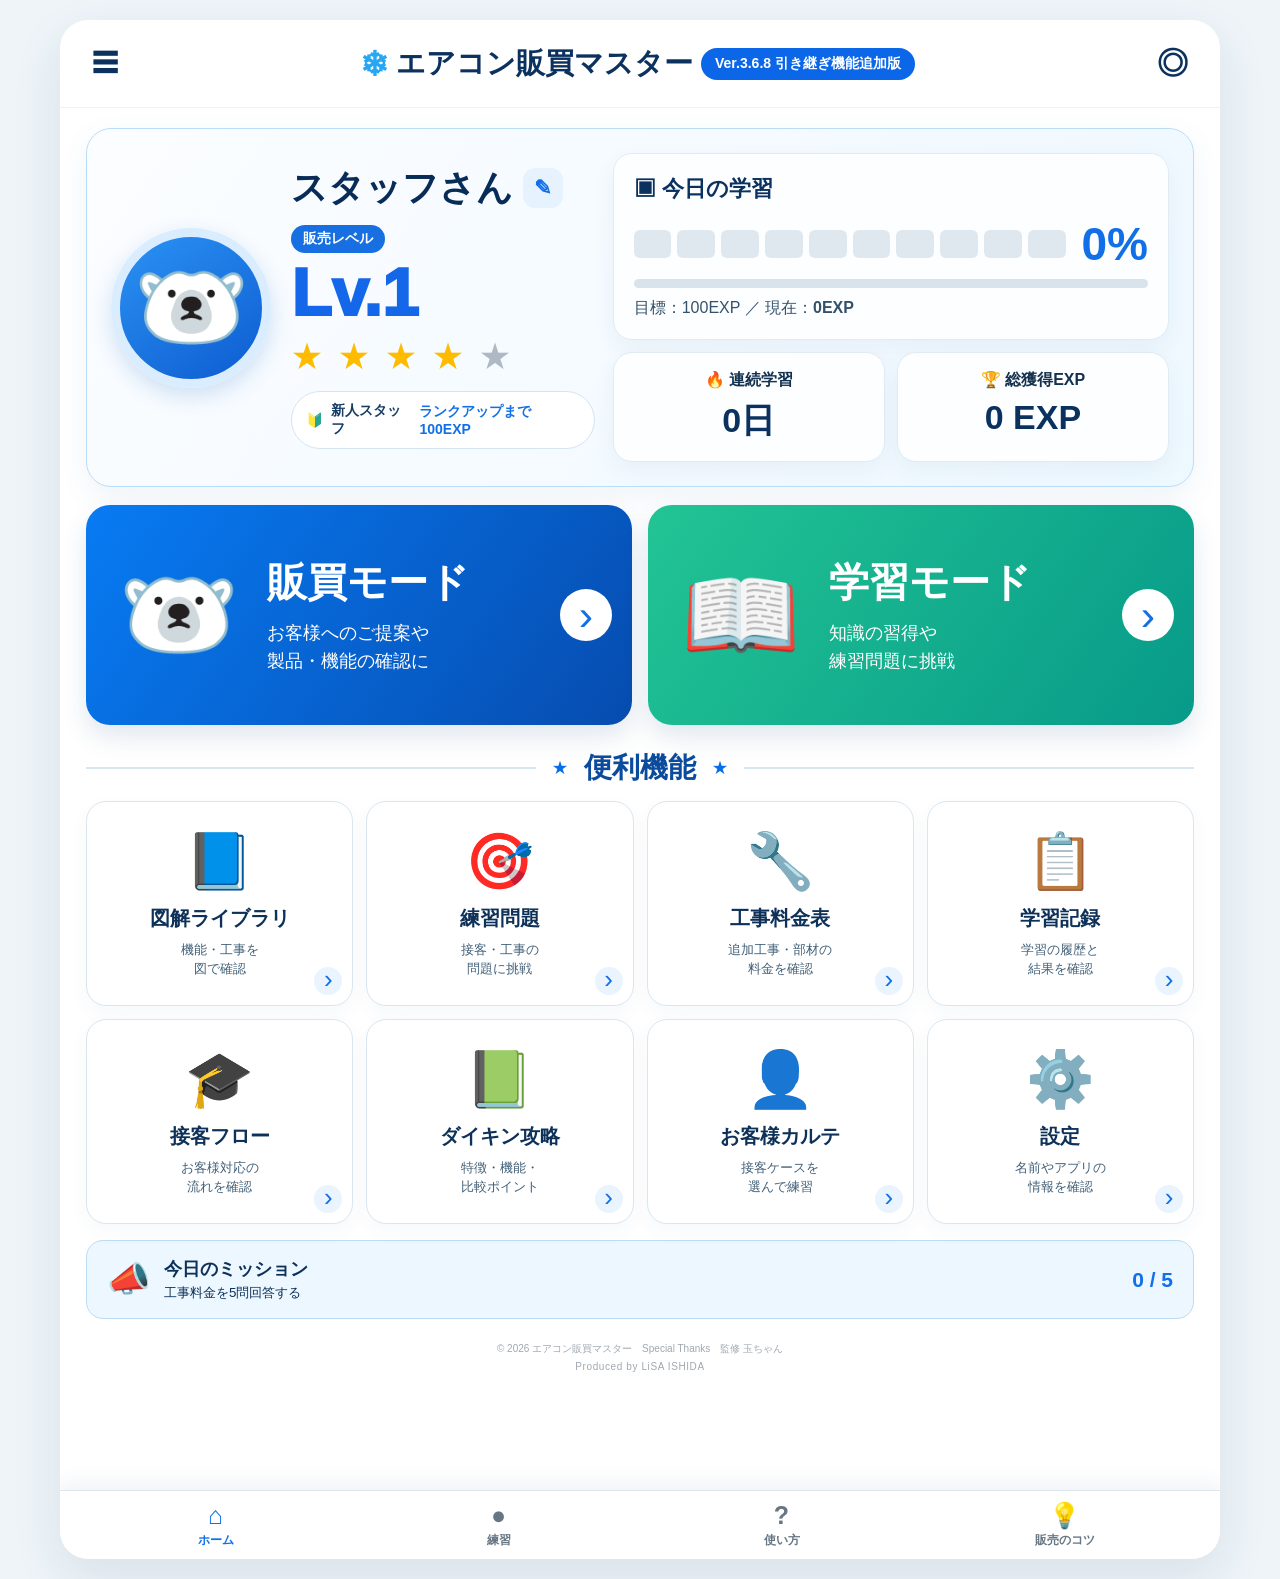
==== commit 67e39845: "Add files via upload" ====
--- a/index.html
+++ b/index.html
@@ -4,7 +4,7 @@
 <meta charset="utf-8">
 <meta name="viewport" content="width=device-width,initial-scale=1,viewport-fit=cover">
 <meta name="theme-color" content="#ffffff">
-<title>エアコン販買マスター Pro Ver.3.6.6 学習記録強化版</title>
+<title>エアコン販買マスター Pro Ver.3.6.8 引き継ぎ機能追加版</title>
 <link rel="apple-touch-icon" sizes="180x180" href="apple-touch-icon.png?v=3500">
 <link rel="icon" type="image/png" sizes="32x32" href="favicon-32.png?v=3500">
 <style>
@@ -374,7 +374,7 @@
     <div class="brand">
       <span class="brand-snow">❄</span>
       <span>エアコン販買マスター</span>
-      <small>Ver.3.6.6 学習記録強化版</small>
+      <small>Ver.3.6.8 引き継ぎ機能追加版</small>
     </div>
     <button class="icon-button status-button" onclick="openMission()" aria-label="今日の目標">◎</button>
   </header>
@@ -769,11 +769,20 @@
   </main>
 </section>
 
-<section id="settings" class="page hidden"><header class="subheader"><button onclick="show('home')">‹</button><h1>設定</h1><span></span></header><div class="settings-content"><label>あなたの名前</label><div class="settings-row"><input id="nameInput" maxlength="20"><button onclick="saveName()">保存</button></div></div></section>
+<section id="settings" class="page hidden"><header class="subheader"><button onclick="show('home')">‹</button><h1>設定</h1><span></span></header><div class="settings-content">
+<label>あなたの名前</label><div class="settings-row"><input id="nameInput" maxlength="20"><button onclick="saveName()">保存</button></div>
+<div style="margin-top:24px;padding-top:20px;border-top:1px solid #dbe6ef">
+<h3 style="margin:0 0 8px">学習記録の引き継ぎ</h3>
+<p style="margin:0 0 12px;color:#667085;font-size:13px;line-height:1.6">旧アイコンでコードを発行し、新しいアイコンで貼り付けると、名前・レベル・EXP・正解数・間違えた問題・学習履歴を移せます。</p>
+<button onclick="exportLearningData()" style="width:100%;margin-bottom:10px">引き継ぎコードを発行</button>
+<textarea id="transferCode" rows="7" placeholder="発行したコード、または旧アイコンでコピーしたコードをここに貼り付け" style="width:100%;box-sizing:border-box;border:1px solid #cbd5e1;border-radius:12px;padding:10px;font-size:12px;line-height:1.45;resize:vertical"></textarea>
+<div style="display:grid;grid-template-columns:1fr 1fr;gap:10px;margin-top:10px"><button onclick="copyTransferCode()">コードをコピー</button><button onclick="importLearningData()">コードから復元</button></div>
+<p id="transferStatus" style="min-height:1.5em;margin:10px 0 0;color:#475467;font-size:12px"></p>
+</div></div></section>
 </div>
 
 <script>
-const DATA={"practice":[{"id":"v17-001","level":"初級","category":"基礎・工事","q":"APFは何を表す数値ですか？","choices":["年間を通した省エネ性能","冷房能力","室外機の大きさ","配管の長さ"],"answer":0,"ex":"APFは通年エネルギー消費効率で、年間を通した省エネ性能の目安です。 買い替えでは、既存機の取り外し・配管・電源・設置状況を確認します。"},{"id":"v17-002","level":"初級","category":"基礎・工事","q":"2.2kWは一般に何畳用の目安ですか？","choices":["6畳","8畳","10畳","14畳"],"answer":0,"ex":"2.2kWは一般に主として6畳用の目安です。 買い替えでは、既存機の取り外し・配管・電源・設置状況を確認します。"},{"id":"v17-003","level":"初級","category":"基礎・工事","q":"2.5kWは一般に何畳用の目安ですか？","choices":["8畳","6畳","10畳","14畳"],"answer":0,"ex":"2.5kWは一般に主として8畳用の目安です。 買い替えでは、既存機の取り外し・配管・電源・設置状況を確認します。"},{"id":"v17-004","level":"初級","category":"基礎・工事","q":"2.8kWは一般に何畳用の目安ですか？","choices":["10畳","6畳","8畳","18畳"],"answer":0,"ex":"2.8kWは一般に主として10畳用の目安です。 買い替えでは、既存機の取り外し・配管・電源・設置状況を確認します。"},{"id":"v17-005","level":"初級","category":"基礎・工事","q":"4.0kWは一般に何畳用の目安ですか？","choices":["14畳","10畳","18畳","23畳"],"answer":0,"ex":"4.0kWは一般に主として14畳用の目安です。 買い替えでは、既存機の取り外し・配管・電源・設置状況を確認します。"},{"id":"v17-006","level":"初級","category":"基礎・工事","q":"室内機の結露水を屋外へ流す部材は？","choices":["ドレンホース","冷媒管","VVFケーブル","アース線"],"answer":0,"ex":"ドレンホースが結露水を屋外へ排出します。 買い替えでは、既存機の取り外し・配管・電源・設置状況を確認します。"},{"id":"v17-007","level":"初級","category":"基礎・工事","q":"冷媒配管の役割は？","choices":["室内機と室外機の間で冷媒を循環させる","結露水を排出する","電源を供給する","室外機を固定する"],"answer":0,"ex":"冷媒配管は室内機と室外機の間で冷媒を循環させます。 買い替えでは、既存機の取り外し・配管・電源・設置状況を確認します。"},{"id":"v17-008","level":"初級","category":"基礎・工事","q":"専用回路とは？","choices":["エアコンに使う電気回路","他のコンセントと共用する回路","他室エアコンと共用する回路","屋外専用回路"],"answer":0,"ex":"エアコンだけに使用する専用の回路です。 買い替えでは、既存機の取り外し・配管・電源・設置状況を確認します。"},{"id":"v17-009","level":"初級","category":"基礎・工事","q":"アースの主な目的は？","choices":["漏電時の感電リスクを抑える","冷房能力を上げる","運転音を下げる","運転効率を上げる"],"answer":0,"ex":"漏電時に電気を逃がし、感電リスクを抑えます。 買い替えでは、既存機の取り外し・配管・電源・設置状況を確認します。"},{"id":"v17-010","level":"初級","category":"基礎・工事","q":"室外機を地面やベランダへ通常設置する方法は？","choices":["平地置き","壁面置き","天吊り","屋根置き"],"answer":0,"ex":"地面やベランダへの通常設置は平地置きです。 買い替えでは、既存機の取り外し・配管・電源・設置状況を確認します。"},{"id":"v17-011","level":"初級","category":"基礎・工事","q":"配管を保護し見た目を整える部材は？","choices":["化粧カバー","配管接続部材","連絡電線","ドレンホース"],"answer":0,"ex":"配管化粧カバーは配管を保護し外観も整えます。 買い替えでは、既存機の取り外し・配管・電源・設置状況を確認します。"},{"id":"v17-012","level":"初級","category":"基礎・工事","q":"隠ぺい配管とは？","choices":["壁や天井内部を通る配管","窓から垂らす配管","室外機上の配管","排水専用配管"],"answer":0,"ex":"壁や天井内部に通された配管です。 買い替えでは、既存機の取り外し・配管・電源・設置状況を確認します。"},{"id":"v17-013","level":"初級","category":"基礎・工事","q":"買い替え相談の最初のヒアリングとして、優先度が低いものは？","choices":["希望するメーカーや機能を確認する","室外機の取付方法や電源など設置環境を確認する","畳数に加え、日当たりや吹き抜けなど部屋条件を確認する","リモコンの使いやすさを詳しく比較する"],"answer":3,"ex":"リモコンの操作性も大切ですが、最初は希望条件・部屋条件・設置環境を整理します。操作性を重視する場合は、候補を絞った後に実機で確認します。"},{"id":"v17-014","level":"初級","category":"基礎・工事","q":"新規穴あけ時に確認したい建物情報は？","choices":["着工年月日","室内機の設置高さ","希望するエアコンメーカー","希望する室内機サイズ"],"answer":0,"ex":"石綿事前調査の判断に着工年月日が重要です。 新規設置では、専用回路・穴あけ・室外機置場を特に確認します。"},{"id":"v17-015","level":"初級","category":"基礎・工事","q":"高所作業の可能性がある場合に必要なことは？","choices":["作業スペースとハシゴ設置場所の確認","当日まで確認しない","無料と断言する","必ず脚立で施工できると伝える"],"answer":0,"ex":"安全な作業条件を事前に確認します。 新規設置では、専用回路・穴あけ・室外機置場を特に確認します。"},{"id":"v17-016","level":"初級","category":"基礎・工事","q":"標準工事料金を案内する時の適切な説明は？","choices":["現場条件で追加工事が変わるため概算と伝える","追加料金は絶対ないと伝える","表示金額で必ず終わると伝える","工事内容を確認しない"],"answer":0,"ex":"店頭案内は概算で、最終金額は現地確認後に確定します。 新規設置では、専用回路・穴あけ・室外機置場を特に確認します。"},{"id":"v17-017","level":"初級","category":"基礎・工事","q":"室外機置場として確認する内容は？","choices":["地面・ベランダ・屋根・壁面など","室内機の設置高さ","リモコンの操作性","室内機の横幅"],"answer":0,"ex":"設置方法によって料金と施工条件が変わります。 新規設置では、専用回路・穴あけ・室外機置場を特に確認します。"},{"id":"v17-018","level":"初級","category":"基礎・工事","q":"100V機から200V機への変更で確認するものは？","choices":["電圧切替とコンセント形状","ドレンホースの色","リモコンの設定","室内機の設置高さ"],"answer":0,"ex":"分電盤側の電圧と対応コンセントを確認します。 買い替えでは、既存機の取り外し・配管・電源・設置状況を確認します。"},{"id":"v17-019","level":"初級","category":"基礎・工事","q":"工事条件や機種選びの判断材料として、写真で確認しても参考になりにくいものは？","choices":["室内機周辺とコンセントの位置関係","室外機置場と周囲の放熱スペース","配管穴と配管経路が分かる設置面","リモコン画面に表示された設定温度"],"answer":3,"ex":"設定温度は使い方の聞き取りには役立ちますが、設置可否や追加工事の判断材料としては優先度が低い情報です。室内機周辺・電源・室外機置場・配管経路が分かる写真を確認します。"},{"id":"v17-020","level":"初級","category":"基礎・工事","q":"配管カバー希望を確認するタイミングは？","choices":["工事受付時","工事完了後","配送後","修理受付時"],"answer":0,"ex":"受付時に室内外、色、経路を確認します。 買い替えでは、既存機の取り外し・配管・電源・設置状況を確認します。"},{"id":"v17-021","level":"初級","category":"電気","q":"200Vエアコン設置時に確認する組み合わせは？","choices":["専用回路・電圧・コンセント形状","室内配管カバーの色","ドレンホースの長さ","リモコンホルダー"],"answer":0,"ex":"専用回路、分電盤側電圧、コンセント形状を確認します。 買い替えでは、取り外し・既存配管・電源・設置状況を確認します。","scenarioType":"replacement"},{"id":"v17-022","level":"初級","category":"電気","q":"専用回路の有無が不明な時の対応は？","choices":["現地確認が必要と伝える","あると断言する","延長コードで対応する","確認せず工事可能と伝える"],"answer":0,"ex":"不明な場合は断定せず現地確認とします。"},{"id":"v17-023","level":"初級","category":"電気","q":"エアコンに延長コードを使う案内は適切ですか？","choices":["適切ではない","必ず適切","200Vなら適切","寝室なら適切"],"answer":0,"ex":"エアコンは専用回路・専用コンセント使用が基本です。"},{"id":"v17-024","level":"初級","category":"電気","q":"築年数の経った戸建てでエアコンを1台新規増設する相談。30A契約と分かった時、最初の対応として最も適切なのは？","choices":["希望機種の電圧と専用回路の有無、分電盤、同時使用家電を確認する","契約容量を40Aへ変更してから、希望機種と設置場所を確認する","100V機を候補に絞り、室外機置場と配管経路を確認する","現在使用中の家電を減らせるか確認し、標準工事で受付する"],"answer":0,"ex":"契約容量だけでは設置可否を断定できません。新規増設では、希望機種の電圧、専用回路、分電盤、配線方式、同時使用家電を確認して判断します。"},{"id":"v17-025","level":"初級","category":"電気","q":"コンセント写真だけで専用回路と断定できますか？","choices":["断定できない","必ずできる","色で分かる","コンセントの位置で判断する"],"answer":0,"ex":"分電盤や配線状況も確認が必要です。 買い替えでは、取り外し・既存配管・電源・設置状況を確認します。","scenarioType":"replacement"},{"id":"v17-026","level":"初級","category":"電気","q":"200V用コンセントへ100V機をそのまま接続できますか？","choices":["できない","必ずできる","変換プラグで可能","延長コードで可能"],"answer":0,"ex":"機器の定格電圧に合わせた電源が必要です。 買い替えでは、取り外し・既存配管・電源・設置状況を確認します。","scenarioType":"replacement"},{"id":"v17-027","level":"初級","category":"電気","q":"電圧切替は誰が行いますか？","choices":["有資格者による電気工事","お客様自身","販売員","配送員なら誰でも"],"answer":0,"ex":"電圧切替は有資格者による電気工事です。"},{"id":"v17-028","level":"初級","category":"電気","q":"専用回路増設で確認することは？","choices":["分電盤から設置場所までの経路","室内機サイズ","配管カバーの色","アース端子"],"answer":0,"ex":"配線経路や分電盤の空きなどを確認します。 新規設置では、専用回路・穴あけ・室外機置場などを確認します。","scenarioType":"new"},{"id":"v17-029","level":"初級","category":"電気","q":"アース端子がない場合の案内は？","choices":["現地で電気工事の要否を確認する","不要と断言する","延長コードを使う","何もしない"],"answer":0,"ex":"設置条件に応じてアース工事の要否を確認します。"},{"id":"v17-030","level":"初級","category":"電気","q":"電源プラグ形状が合わない時の対応は？","choices":["電圧・回路を確認し適切な電気工事を案内","削って差す","変換プラグで対応する","無理に差し込む"],"answer":0,"ex":"電圧と回路を確認し、必要な電気工事を行います。"},{"id":"v17-031","level":"初級","category":"工事料金","q":"2.2～3.6kWの標準工事の料金はいくらですか？","choices":["19,250円","20,350円","21,450円","23,650円"],"answer":1,"ex":"2.2～3.6kWの標準工事は税込20,350円です。 新規設置では、専用回路・穴あけ・室外機置場を特に確認します。"},{"id":"v17-032","level":"初級","category":"工事料金","q":"4.0～5.6kWの標準工事の料金はいくらですか？","choices":["23,650円","24,750円","25,850円","28,050円"],"answer":1,"ex":"4.0～5.6kWの標準工事は税込24,750円です。 買い替えでは、既存機の取り外し・配管・電源・設置状況を確認します。"},{"id":"v17-033","level":"初級","category":"工事料金","q":"6.3kW以上の標準工事の料金はいくらですか？","choices":["26,950円","28,050円","29,150円","31,350円"],"answer":1,"ex":"6.3kW以上の標準工事は税込28,050円です。 買い替えでは、既存機の取り外し・配管・電源・設置状況を確認します。"},{"id":"v17-034","level":"初級","category":"工事料金","q":"内機2階・外機1階の料金はいくらですか？","choices":["18,700円","19,800円","20,900円","23,100円"],"answer":1,"ex":"内機2階・外機1階は税込19,800円です。 買い替えでは、既存機の取り外し・配管・電源・設置状況を確認します。"},{"id":"v17-035","level":"初級","category":"工事料金","q":"内機3階・外機1階の料金はいくらですか？","choices":["35,200円","36,300円","37,400円","39,600円"],"answer":1,"ex":"内機3階・外機1階は税込36,300円です。 買い替えでは、既存機の取り外し・配管・電源・設置状況を確認します。"},{"id":"v17-036","level":"初級","category":"工事料金","q":"隠ぺい配管の料金はいくらですか？","choices":["7,700円","8,800円","9,900円","12,100円"],"answer":1,"ex":"隠ぺい配管は税込8,800円です。 新規設置では、専用回路・穴あけ・室外機置場を特に確認します。"},{"id":"v17-037","level":"初級","category":"工事料金","q":"ソフトドレン取付の料金はいくらですか？","choices":["6,600円","7,700円","8,800円","11,000円"],"answer":1,"ex":"ソフトドレン取付は税込7,700円です。 新規設置では、専用回路・穴あけ・室外機置場を特に確認します。"},{"id":"v17-038","level":"初級","category":"工事料金","q":"屋内壁貫通の料金はいくらですか？","choices":["5,500円","6,600円","7,700円","9,900円"],"answer":1,"ex":"屋内壁貫通は税込6,600円です。 新規設置では、専用回路・穴あけ・室外機置場を特に確認します。"},{"id":"v17-039","level":"初級","category":"工事料金","q":"立ち上げ工事（配管4m）の料金はいくらですか？","choices":["8,800円","9,900円","11,000円","13,200円"],"answer":1,"ex":"立ち上げ工事（配管4m）は税込9,900円です。 買い替えでは、既存機の取り外し・配管・電源・設置状況を確認します。"},{"id":"v17-041","level":"初級","category":"メーカー","q":"ストリーマを比較軸にしやすいメーカーは？","choices":["ダイキン","日立","三菱電機","SHARP"],"answer":0,"ex":"ストリーマはダイキンの代表的な空気・清潔技術です。 買い替えでは、既存機の取り外し・配管・電源・設置状況を確認します。"},{"id":"v17-042","level":"初級","category":"メーカー","q":"空調専業メーカーとしての安心感を重視するお客様に比較候補として提案しやすいのは？","choices":["ダイキン","東芝","日立","SHARP"],"answer":0,"ex":"ダイキンは空調専業メーカーとして比較候補にしやすいメーカーです。 新規設置では、専用回路・穴あけ・室外機置場を特に確認します。"},{"id":"v17-043","level":"初級","category":"メーカー","q":"凍結洗浄を比較軸にしやすいメーカーは？","choices":["日立","ダイキン","三菱電機","東芝"],"answer":0,"ex":"凍結洗浄は日立の代表的な清潔機能です。 買い替えでは、既存機の取り外し・配管・電源・設置状況を確認します。"},{"id":"v17-044","level":"初級","category":"メーカー","q":"熱交換器やファンの清潔機能を重視するお客様に比較候補として提案しやすいのは？","choices":["日立","SHARP","三菱電機","東芝"],"answer":0,"ex":"日立は内部清潔機能を比較軸にしやすいメーカーです。 買い替えでは、既存機の取り外し・配管・電源・設置状況を確認します。"},{"id":"v17-045","level":"初級","category":"メーカー","q":"ムーブアイ系センサーを比較軸にしやすいメーカーは？","choices":["三菱電機","ダイキン","日立","東芝"],"answer":0,"ex":"ムーブアイは三菱電機の代表的なセンサー技術です。 新規設置では、専用回路・穴あけ・室外機置場を特に確認します。"},{"id":"v17-046","level":"初級","category":"メーカー","q":"家族の暑がり・寒がりの差へ気流提案しやすいメーカーは？","choices":["三菱電機","日立","SHARP","東芝"],"answer":0,"ex":"三菱電機はセンサーと気流制御を比較軸にしやすいメーカーです。 新規設置では、専用回路・穴あけ・室外機置場を特に確認します。"},{"id":"v17-047","level":"初級","category":"メーカー","q":"熱交換器加熱除菌を比較軸にしやすいメーカーは？","choices":["ゼネラル","日立","ダイキン","SHARP"],"answer":0,"ex":"ゼネラルは熱交換器加熱除菌を代表的な清潔機能として展開しています。 買い替えでは、既存機の取り外し・配管・電源・設置状況を確認します。"},{"id":"v17-048","level":"初級","category":"メーカー","q":"室内機の設置スペースが限られるお客様。室内機の設置性を比較候補にしやすいメーカーは？","choices":["ゼネラル","三菱電機","日立","東芝"],"answer":0,"ex":"ゼネラルには高さや幅を抑えたコンパクト室内機の対象機種があります。メーカー名だけで断定せず、型番ごとの室内機寸法と必要据付スペースを確認します。"},{"id":"v17-049","level":"初級","category":"メーカー","q":"プラズマ空清を比較軸にしやすいメーカーは？","choices":["東芝","SHARP","日立","三菱電機"],"answer":0,"ex":"東芝はプラズマ空清を代表的な空気清浄機能として展開しています。 買い替えでは、既存機の取り外し・配管・電源・設置状況を確認します。"},{"id":"v17-050","level":"初級","category":"メーカー","q":"風を感じにくい無風感空調を比較軸にしやすいメーカーは？","choices":["東芝","ダイキン","日立","SHARP"],"answer":0,"ex":"東芝は無風感空調を特徴として展開しています。搭載機種を確認します。 買い替えでは、既存機の取り外し・配管・電源・設置状況を確認します。"},{"id":"v17-051","level":"初級","category":"メーカー","q":"プラズマクラスターを比較軸にしやすいメーカーは？","choices":["SHARP","東芝","ダイキン","日立"],"answer":0,"ex":"プラズマクラスターはSHARPの代表的な空気ケア技術です。 買い替えでは、既存機の取り外し・配管・電源・設置状況を確認します。"},{"id":"v17-052","level":"初級","category":"メーカー","q":"空気環境やニオイ対策を重視するお客様に比較候補として提案しやすいのは？","choices":["SHARP","三菱電機","日立","ゼネラル"],"answer":0,"ex":"SHARPはプラズマクラスターを軸に空気ケアを説明しやすいメーカーです。 新規設置では、専用回路・穴あけ・室外機置場を特に確認します。"},{"id":"v17-053","level":"初級","category":"接客","q":"最初に畳数だけ聞けば十分ですか？","choices":["十分ではない","十分","新築なら十分","寝室なら十分"],"answer":0,"ex":"畳数に加えて設置条件、電源、室外機位置、要望などを確認します。 買い替えでは、既存機の取り外し・配管・電源・設置状況を確認します。"},{"id":"v17-054","level":"初級","category":"接客","q":"『一番売れているからおすすめ』だけの説明は適切ですか？","choices":["適切ではない","適切","価格が高ければ適切","上位機なら適切"],"answer":0,"ex":"お客様の要望に合う理由を説明する必要があります。 新規設置では、専用回路・穴あけ・室外機置場を特に確認します。"},{"id":"v17-055","level":"初級","category":"接客","q":"価格重視のお客様への提案・ヒアリングとして、不適切な対応は？","choices":["最安機種に加え、施策を含めて価格メリットのある機種も紹介する","希望機能を確認し、お手入れ頻度や自動清掃機能の違いを説明する","候補が決まっていても、設置寸法や工事条件を確認する","最安機種と次に安い機種に絞り、予算を超える提案は行わない"],"answer":3,"ex":"価格重視でも、価格だけで候補を狭めるのは適切ではありません。必要機能や設置条件を確認し、対象条件を確認した上で無金利分割や価格保証券なども案内し、総合的に比較します。"},{"id":"v17-056","level":"初級","category":"接客","q":"空気清浄重視のお客様へ確認したいことは？","choices":["花粉・ニオイ・ホコリなど具体的な悩み","室内機の寸法","既設配管の状態","搬入経路"],"answer":0,"ex":"悩みを具体化するとメーカー比較がしやすくなります。 新規設置では、専用回路・穴あけ・室外機置場を特に確認します。"},{"id":"v17-057","level":"初級","category":"接客","q":"掃除が苦手なお客様へ確認したいことは？","choices":["どこまで自動お手入れを求めるか","壁紙の色","家族の血液型","運転モード"],"answer":0,"ex":"フィルター、熱交換器、ファンなど、重視する清潔機能を確認します。 買い替えでは、既存機の取り外し・配管・電源・設置状況を確認します。"},{"id":"v17-058","level":"初級","category":"接客","q":"直接風が苦手なお客様への提案候補として、比較上もっとも優先度が低いものは？","choices":["東芝DXシリーズ","三菱電機Rシリーズ","SHARP Vシリーズ","日立Gシリーズ"],"answer":3,"ex":"東芝DXは無風感空調、三菱Rはセンサーによる気流制御、SHARP Vは寒くなりにくい除湿を比較軸にできます。日立Gも機能確認は必要ですが、今回の悩みへの直接的な比較軸はほかの候補より弱いため優先度が下がります。"},{"id":"v17-059","level":"初級","category":"接客","q":"メーカー提案前に必要なのは？","choices":["お客様の優先順位を整理する","売れ筋を優先して確認する","価格見る","メーカーを先に決める"],"answer":0,"ex":"要望の優先順位を整理してから比較候補を選びます。 新規設置では、専用回路・穴あけ・室外機置場を特に確認します。"},{"id":"v17-060","level":"初級","category":"接客","q":"複数メーカーが候補になる時の案内は？","choices":["違いと理由を比較して説明する","一社に絞って案内する","価格で決める","説明を省く"],"answer":0,"ex":"複数候補の違いをお客様の要望に沿って説明します。 買い替えでは、既存機の取り外し・配管・電源・設置状況を確認します。"},{"id":"v17-061","level":"中級","category":"工事判断","q":"室内機2階・室外機1階で優先確認する内容は？","choices":["配管経路・長さ・高所作業条件","運転時間帯","既設配管の長さ","配管カバーの色"],"answer":0,"ex":"階違い設置では配管長と高所作業条件が重要です。 新規設置では、専用回路・穴あけ・室外機置場を特に確認します。"},{"id":"v17-062","level":"中級","category":"工事判断","q":"室内機3階・室外機1階で追加確認する内容は？","choices":["安全なハシゴ設置場所と配管経路","室内機の設置高さ","リモコンの操作性","カタログ厚さ"],"answer":0,"ex":"高所作業の安全条件と配管経路を確認します。 新規設置では、専用回路・穴あけ・室外機置場を特に確認します。"},{"id":"v17-063","level":"中級","category":"工事判断","q":"隠ぺい配管で特に確認するものは？","choices":["既設配管・連絡電線・ドレン方式","室内機の設置高さ","保証書","配管カバーの有無"],"answer":0,"ex":"再利用可否や電線、ドレン方式を確認します。 買い替えでは、既存機の取り外し・配管・電源・設置状況を確認します。"},{"id":"v17-064","level":"中級","category":"工事判断","q":"ソフトドレンの可能性がある場合の対応は？","choices":["施工可否を事前確認する","必ず施工可能と断言する","通常ドレンと同じ扱いにする","記録しない"],"answer":0,"ex":"ソフトドレンは施工条件が異なるため事前確認が必要です。 新規設置では、専用回路・穴あけ・室外機置場を特に確認します。"},{"id":"v17-065","level":"中級","category":"工事判断","q":"室外機壁面設置の受付で必要なことは？","choices":["設置条件と特殊金具・作業条件の確認","平地置きと同じ扱い","追加料金なしと断言","写真を見ない"],"answer":0,"ex":"壁面設置は特殊金具と高所作業条件を確認します。 買い替えでは、既存機の取り外し・配管・電源・設置状況を確認します。"},{"id":"v17-066","level":"中級","category":"工事判断","q":"室外機屋根置きの受付で必要なことは？","choices":["屋根状態・専用金具・安全な作業条件","室外機の寸法","リモコン形状","冷房能力"],"answer":0,"ex":"屋根置きは専用金具と安全条件を確認します。 新規設置では、専用回路・穴あけ・室外機置場を特に確認します。"},{"id":"v17-067","level":"中級","category":"工事判断","q":"2段置きで最初に確認することは？","choices":["能力区分・架台状態・設置スペース","希望するエアコンメーカー","希望する室内機サイズ","配管カバーの色"],"answer":0,"ex":"能力区分と架台状態、スペースを確認します。 買い替えでは、既存機の取り外し・配管・電源・設置状況を確認します。"},{"id":"v17-068","level":"中級","category":"工事判断","q":"配管が標準長を超えるか判断できない場合、配管延長の案内として最も適切なものは？","choices":["一度帰宅して設置環境を確認してもらい、配管長が確定するまで成約を控える","標準工事条件だけを説明し、配管延長については工事当日に案内する","室内機と室外機が同一階なら標準長に収まるものとして案内する","可能な範囲で設置環境を聞き取り、延長が発生する場合の1m当たり料金を事前説明する"],"answer":3,"ex":"判断できない場合でも、可能な限り経路や位置関係を聞き取り、配管延長の可能性と単価を事前に説明します。同一階でも横引きなどで標準長を超える場合があります。"},{"id":"v17-069","level":"中級","category":"工事判断","q":"新規穴あけで着工年月日が不明な場合は？","choices":["調査・対策工事の可能性を案内","調査不要と断言","施工不可と即断","情報を確認しない"],"answer":0,"ex":"不明な場合は石綿調査等の可能性を案内します。 新規設置では、専用回路・穴あけ・室外機置場を特に確認します。"},{"id":"v17-070","level":"中級","category":"工事判断","q":"安全にハシゴを掛ける場所がない現場で、対応として不適切なものは？","choices":["設置場所周辺の写真を確認する","現地確認で施工方法と可否を判断する","室外機位置や配管経路の変更案を検討する","通常の高所作業料金で施工できると受付時に確定する"],"answer":3,"ex":"写真確認や現地確認、設置位置の変更検討は有効です。安全な作業条件が確認できない段階で、施工可否や料金を確定してはいけません。"},{"id":"v17-071","level":"中級","category":"工事判断","q":"室内機下に大きな家具がある場合は？","choices":["作業スペース確保をお願いする","そのままで必ず施工","確認不要","室外機確認"],"answer":0,"ex":"安全な施工のため作業スペースが必要です。 新規設置では、専用回路・穴あけ・室外機置場を特に確認します。"},{"id":"v17-072","level":"中級","category":"工事判断","q":"室外機周辺が狭い場合に確認することは？","choices":["吸排気スペースと点検スペース","室内機サイズ","リモコンの設定","室外機の設置台"],"answer":0,"ex":"能力維持と点検のため必要な空間を確認します。 買い替えでは、既存機の取り外し・配管・電源・設置状況を確認します。"},{"id":"v17-073","level":"中級","category":"工事判断","q":"既設配管再利用を希望された場合は？","choices":["配管状態・径・長さ・施工条件を確認","必ず再利用可能","新品交換不可","写真なしで断定"],"answer":0,"ex":"既設配管の状態と適合性を確認します。 買い替えでは、既存機の取り外し・配管・電源・設置状況を確認します。"},{"id":"v17-074","level":"中級","category":"工事判断","q":"マンションで配管穴が共用部に関係する場合は？","choices":["管理規約や工事条件を確認","自由に穴あけ","確認不要","標準工事案内"],"answer":0,"ex":"管理規約や共用部工事の条件確認が必要です。 新規設置では、専用回路・穴あけ・室外機置場を特に確認します。"},{"id":"v17-075","level":"中級","category":"工事判断","q":"室外機を別の場所へ移動したい場合は？","choices":["配管長・移動経路・設置条件を確認","必ず無料","室内機確認","電源確認"],"answer":0,"ex":"移動距離と新しい設置条件を確認します。 新規設置では、専用回路・穴あけ・室外機置場を特に確認します。"},{"id":"v17-076","level":"中級","category":"工事判断","q":"化粧カバーを再利用したい場合は？","choices":["サイズ・状態・経路を確認","必ず再利用可能","色確認","確認不要"],"answer":0,"ex":"既設カバーの状態と新機種配管への適合を確認します。 新規設置では、専用回路・穴あけ・室外機置場を特に確認します。"},{"id":"v17-077","level":"中級","category":"工事判断","q":"ドレン排水先が確保できない場合は？","choices":["排水方法と施工可否を現地確認","室内へ流す","確認不要","冷媒管で代用"],"answer":0,"ex":"適切な排水経路が必要です。 買い替えでは、既存機の取り外し・配管・電源・設置状況を確認します。"},{"id":"v17-078","level":"中級","category":"工事判断","q":"複数台同日工事で確認することは？","choices":["各部屋の設置条件と作業時間・搬入条件","一台確認","商品色","希望する室内機サイズ"],"answer":0,"ex":"各台ごとに設置条件を確認します。 買い替えでは、既存機の取り外し・配管・電源・設置状況を確認します。"},{"id":"v17-093","level":"上級","category":"電気","q":"30A契約の住宅で200Vエアコンを希望された場合、確認の進め方として最も適切なのは？","choices":["専用回路・単相3線式・分電盤・同時使用家電を確認して判断する","200V機の消費電力を確認し、30A以内なら受付を確定する","100V機との年間消費電力量を比較してから電源工事を判断する","契約容量変更の費用を案内した後、専用回路の有無を確認する"],"answer":0,"ex":"30Aという契約容量だけでは設置可否は決まりません。専用回路、配線方式、分電盤、同時使用家電まで確認して総合判断します。"},{"id":"v17-094","level":"中級","category":"電気","q":"40A契約の住宅で200Vエアコンを希望された場合、受付時の説明として最も適切なのは？","choices":["契約容量に加え、専用回路・分電盤・配線方式の確認が必要と説明する","40Aなら電気設備に余裕があるため、設置可能として受付する","同時使用家電を確認し、問題がなければ専用回路確認を省略する","200Vコンセントの写真を確認し、形状が合えば設置可能と説明する"],"answer":0,"ex":"40Aでも設置可能とは断定できません。契約容量とは別に、専用回路・分電盤・配線方式・コンセントを確認します。"},{"id":"v17-095","level":"中級","category":"電気","q":"単相3線式かどうかを確認する理由は？","choices":["200V回路を取り出せる設備か判断するため","冷房能力を上げるため","室外機を小さくするため","配管を短くするため"],"answer":0,"ex":"200V回路の可否判断に関係します。 新規設置では、専用回路・穴あけ・室外機置場などを確認します。","scenarioType":"new"},{"id":"v17-096","level":"中級","category":"電気","q":"分電盤の空きがない場合の対応は？","choices":["増設方法や分電盤工事の要否を確認","延長コード使用","共用回路へ接続","確認不要"],"answer":0,"ex":"安全な専用回路確保の方法を確認します。 買い替えでは、取り外し・既存配管・電源・設置状況を確認します。","scenarioType":"replacement"},{"id":"v17-097","level":"中級","category":"電気","q":"同じ畳数の100V機と200V機を比較する際、確認項目として優先度が低いものは？","choices":["冷暖房能力と立ち上がり","期間消費電力量と使用時間","専用回路・電圧・コンセント形状","リモコンのボタン配置"],"answer":3,"ex":"操作性も確認事項ですが、100V・200V比較では能力、省エネ性、電源工事条件を優先して確認します。"},{"id":"v17-098","level":"中級","category":"電気","q":"電圧切替だけで済むか判断するには？","choices":["回路・コンセント・分電盤を確認","プラグ色","室内機幅","配管長"],"answer":0,"ex":"電圧、回路、コンセントの総合確認が必要です。"},{"id":"v17-099","level":"上級","category":"電気","q":"10年以上使用しているエアコンが、運転中にブレーカーが落ちるという相談。対応として適さないものは？","choices":["本体故障が原因と考えられる内容のため、使用年数を踏まえて買い替えを案内する","症状が始まった時期と、ブレーカーが落ちるまでの運転時間を聞き取る","契約容量や他家電の同時使用状況、専用回路の状態を確認する","本体故障の可能性も考え、必要に応じて点検や修理を案内する"],"answer":0,"ex":"使用年数が10年を超えていても、契約容量・同時使用家電・回路・分電盤・本体故障など複数の原因が考えられます。年数だけで故障と断定せず、原因を確認してから修理・買い替えを提案します。"},{"id":"v17-100","level":"中級","category":"電気","q":"専用回路の増設案内・概算料金の説明で、優先度が低い情報は？","choices":["専用回路の配線経路","分電盤の空き状況","室内機と分電盤の位置関係","室内機と室外機の位置関係"],"answer":3,"ex":"室外機の位置もエアコン工事全体では重要ですが、専用回路増設の概算には、分電盤・室内機位置・配線経路を優先して確認します。","scenarioType":"new"},{"id":"v17-101","level":"中級","category":"電気","q":"200Vコンセントの形だけで電圧を確定できますか？","choices":["現地の測定・回路確認が必要","必ず確定できる","色で確定","位置で確定"],"answer":0,"ex":"安全のため電気工事時に確認します。 買い替えでは、取り外し・既存配管・電源・設置状況を確認します。","scenarioType":"replacement"},{"id":"v17-102","level":"上級","category":"電気","q":"新規設置で専用回路がない場合の確認・説明として、不適当なものは？","choices":["分電盤の空き状況と配線経路を確認した上で概算料金を案内する","現在のエアコン設置台数と契約容量を確認してから商品提案を進める","配管穴の穴あけ料金と、専用回路工事で壁貫通が必要な場合の料金を分けて説明する","取付後にブレーカーが落ちた場合は契約容量を増やせばよいと事前了承を得る"],"answer":3,"ex":"契約方式や分電盤・配線状況によっては、簡単に契約容量を増やせない場合があります。取付後の対応を前提にせず、設置前に電気設備全体を確認します。"},{"id":"v17-103","level":"中級","category":"メーカー提案","q":"花粉やニオイを重視し、ストリーマにも関心があるお客様。第一候補は？","choices":["ダイキン","三菱電機","日立","ゼネラル"],"answer":0,"ex":"ダイキンを第一候補にし、搭載機種と他社空気機能も比較します。 買い替えでは、既存機の取り外し・配管・電源・設置状況を確認します。"},{"id":"v17-104","level":"中級","category":"メーカー提案","q":"内部の熱交換器やファンの清潔性を最優先するお客様。第一候補は？","choices":["日立","SHARP","三菱電機","東芝"],"answer":0,"ex":"日立を第一候補にし、凍結洗浄など対象機種の清潔機能を確認します。 買い替えでは、既存機の取り外し・配管・電源・設置状況を確認します。"},{"id":"v17-105","level":"中級","category":"メーカー提案","q":"家族の暑がり・寒がりの差が大きく、気流制御重視。第一候補は？","choices":["三菱電機","日立","東芝","SHARP"],"answer":0,"ex":"三菱電機を第一候補にし、ムーブアイ系機能の搭載状況を確認します。 買い替えでは、既存機の取り外し・配管・電源・設置状況を確認します。"},{"id":"v17-106","level":"中級","category":"メーカー提案","q":"熱交換器の加熱除菌と設置性を比較したいお客様。第一候補は？","choices":["ゼネラル","ダイキン","日立","SHARP"],"answer":0,"ex":"ゼネラルを第一候補にし、対象機種の搭載機能と寸法を確認します。 買い替えでは、既存機の取り外し・配管・電源・設置状況を確認します。"},{"id":"v17-107","level":"中級","category":"メーカー提案","q":"風を感じにくい冷房と空気清浄を重視するお客様。第一候補は？","choices":["東芝","三菱電機","日立","ゼネラル"],"answer":0,"ex":"東芝を第一候補にし、無風感空調・プラズマ空清の搭載機種を確認します。 買い替えでは、既存機の取り外し・配管・電源・設置状況を確認します。"},{"id":"v17-108","level":"中級","category":"メーカー提案","q":"プラズマクラスターによる空気ケアを希望するお客様。第一候補は？","choices":["SHARP","東芝","ダイキン","日立"],"answer":0,"ex":"SHARPを第一候補にし、対象機種の機能を確認します。 買い替えでは、既存機の取り外し・配管・電源・設置状況を確認します。"},{"id":"v17-109","level":"中級","category":"メーカー提案","q":"直接風が苦手なお客様への提案候補として、比較上もっとも優先度が低いものは？","choices":["東芝DXシリーズ","三菱電機Rシリーズ","SHARP Vシリーズ","日立Gシリーズ"],"answer":3,"ex":"無風感空調、センサー気流、寒くなりにくい除湿など、お客様の悩みに直結する機能を比較します。候補機種の年度・型式による搭載差も確認します。"},{"id":"v17-110","level":"中級","category":"メーカー提案","q":"空気清浄を重視し、メーカー指定のないお客様へ提案する機種として最も適切なのは？","choices":["プラズマ空清搭載の東芝Mシリーズ","カビバスター搭載の 日立Gシリーズ","加熱除菌搭載のゼネラルWシリーズ","ストリーマ搭載のダイキンEシリーズ"],"answer":3,"ex":"この設問では、空気清浄機能を搭載するダイキンEシリーズが最も適切です。内部清潔機能と空気清浄機能は別なので、対象機種の搭載機能を確認して提案します。"},{"id":"v17-111","level":"中級","category":"メーカー提案","q":"お手入れ重視でメーカー指定なし。適切な提案は？","choices":["日立・ゼネラルなど清潔機能を対象機種で比較","日立が正解と断定","メーカー名で決める","掃除機能を確認しない"],"answer":0,"ex":"清潔機能の対象部位と自動化範囲を比較します。 新規設置では、専用回路・穴あけ・室外機置場を特に確認します。"},{"id":"v17-112","level":"中級","category":"メーカー提案","q":"価格重視のお客様へのコンサルとして、不適切な対応は？","choices":["特価機種や本体・工事施策を含め、総額で比較する","対象条件を確認し、無金利分割による月々の負担も案内する","価格保証券の条件を説明し、購入後の価格不安にも対応する","予算を超える候補は説明せず、最安機種だけで決定する"],"answer":3,"ex":"価格重視でも、必要機能や設置条件を確認した上で選択肢を示します。無金利分割や価格保証券は、対象条件・実施状況を確認して案内します。"},{"id":"v17-113","level":"中級","category":"メーカー提案","q":"高齢者宅で操作の分かりやすさを重視。適切な提案方法は？","choices":["実機のリモコンや表示を複数メーカーで比較","メーカーで断定","上位機案内","機能数が多いほど良いと説明"],"answer":0,"ex":"操作性は実機やリモコンで確認します。 買い替えでは、既存機の取り外し・配管・電源・設置状況を確認します。"},{"id":"v17-114","level":"中級","category":"メーカー提案","q":"メーカー提案で最も避けるべき説明は？","choices":["メーカー名で全機能を断定する","希望機能の搭載機種を確認する","複数候補を比較する","設置条件も確認する"],"answer":0,"ex":"機能は機種により異なるためメーカー名だけで断定しません。 買い替えでは、既存機の取り外し・配管・電源・設置状況を確認します。"},{"id":"v17-115","level":"中級","category":"接客","q":"『掃除が楽な機種』と言われた時、追加で聞くことは？","choices":["フィルター・熱交換器・ファンのどこを重視するか","配管カバーの色","適用畳数","本体価格"],"answer":0,"ex":"清潔機能の対象部位を具体化します。 買い替えでは、既存機の取り外し・配管・電源・設置状況を確認します。"},{"id":"v17-116","level":"中級","category":"接客","q":"「空気をきれいにしたい」と言われた時、追加ヒアリングとして優先度が低いものは？","choices":["花粉・ニオイ・ホコリ・PM2.5のうち、特に何が気になるか","ペットや喫煙など、ニオイや汚れの発生要因があるか","空気清浄機を併用しているか、現在の対策で不足を感じる点は何か","冷暖房時の設定温度を何度にすることが多いか"],"answer":3,"ex":"設定温度も使い方の確認には役立ちますが、空気ケア提案では、対象物・発生要因・現在の対策を先に具体化します。"},{"id":"v17-117","level":"中級","category":"接客","q":"「風が苦手」と言われた時、追加ヒアリングとして優先度が低いものは？","choices":["直接風が身体に当たることが苦手か","除湿運転時の冷えすぎが気になるか","部屋の温度ムラや家族の体感差が気になるか","暖房運転を開始してから設定温度へ達するまでの時間を重視するか"],"answer":3,"ex":"暖房の立ち上がりも商品比較では重要ですが、「風が苦手」という悩みを具体化する最初の聞き取りとしては、直接風・冷えすぎ・温度ムラの確認を優先します。"},{"id":"v17-118","level":"中級","category":"接客","q":"追加料金トラブルを減らす対応として、不適切なものは？","choices":["標準工事内容を説明し、追加料金が発生する条件を分けて概算案内する","設置場所の写真を確認し、不足があれば帰宅後の追加確認を依頼する","コンサルナビや工事コード表を確認しながら追加料金を説明する","追加料金が掛からない条件を中心に説明し、その条件に当てはまる前提で案内する"],"answer":3,"ex":"追加料金が掛からない条件だけを前提にすると、申告との差異や現地条件でトラブルになりやすくなります。標準工事と追加条件を切り分け、未確認部分は概算として説明します。"},{"id":"v17-119","level":"中級","category":"接客","q":"比較候補が2社ある時のクロージングは？","choices":["お客様の最優先条件に戻って違いを整理","売れ筋で決める","価格で決める","一方を悪く言う"],"answer":0,"ex":"最優先条件に沿って違いを整理します。 買い替えでは、既存機の取り外し・配管・電源・設置状況を確認します。"},{"id":"v17-120","level":"中級","category":"接客","q":"『おすすめはどれ？』と聞かれた時の最初の返答は？","choices":["何を一番重視するか確認する","一番高い機種を勧める","一番売れている機種を断定","メーカーを決めつける"],"answer":0,"ex":"重視点を確認して候補を絞ります。 買い替えでは、既存機の取り外し・配管・電源・設置状況を確認します。"},{"id":"v17-121","level":"上級","category":"総合工事","q":"木造2階、室内機2階・室外機1階、専用回路不明。最初に優先する対応は？","choices":["配管経路・高所作業・専用回路を確認","メーカー決める","標準工事で確定","価格案内"],"answer":0,"ex":"工事条件と電源を先に確認します。 新規設置では、専用回路・穴あけ・室外機置場を特に確認します。"},{"id":"v17-122","level":"上級","category":"総合工事","q":"18畳LDK、新規穴あけ、着工年月日不明。必要な案内は？","choices":["能力・電源・石綿調査可能性を案内","商品決める","調査不要と断定","100Vで確定"],"answer":0,"ex":"能力と電源に加え、新規穴あけ時の建物情報確認が必要です。 新規設置では、専用回路・穴あけ・室外機置場を特に確認します。"},{"id":"v17-123","level":"上級","category":"総合工事","q":"隠ぺい配管、200V機、既設連絡電線不明。適切な対応は？","choices":["配管・電線・ドレン・電源を現地確認","必ず再利用可能","商品配送","工事不要"],"answer":0,"ex":"隠ぺい配管と電源の総合確認が必要です。 買い替えでは、既存機の取り外し・配管・電源・設置状況を確認します。"},{"id":"v17-124","level":"上級","category":"総合工事","q":"屋根置き室外機の買い替えで、配管延長と高所作業の可能性があります。店頭案内として不適切なものは？","choices":["既存架台の状態・再利用可否・搬出入経路を確認し、現地判断で金額が変わる可能性を説明する","設置写真やおおよその寸法を確認し、配管延長と高所作業の料金を分けて概算案内する","同じ場所・同じ能力帯なら既存架台は再利用できると考え、標準工事と配管延長だけで総額を案内する","店頭で判断しきれない条件は、現地調査後に施工可否と追加料金を確定すると説明する"],"answer":2,"ex":"同じ場所・同じ能力帯でも、既存架台の劣化、寸法、固定状態や安全な作業条件によって再利用できない場合があります。屋根置きでは、架台・搬出入経路・作業スペース・配管長を確認し、未確定部分は現地調査後に確定すると案内します。"},{"id":"v17-125","level":"上級","category":"総合工事","q":"マンション、既設カバー再利用、管理規約不明。最初に確認することは？","choices":["管理規約・カバー状態・配管経路","希望メーカー","配管カバーの色","本体価格"],"answer":0,"ex":"集合住宅の工事条件と既設部材を確認します。 新規設置では、専用回路・穴あけ・室外機置場を特に確認します。"},{"id":"v17-126","level":"上級","category":"総合工事","q":"新規4台設置で分電盤の空き不明。適切な対応は？","choices":["各台の回路と分電盤・契約容量を調査","一台分確認","延長コード使用","全台100Vなら確認不要"],"answer":0,"ex":"複数台設置では電気設備全体の確認が必要です。 新規設置では、専用回路・穴あけ・室外機置場を特に確認します。"},{"id":"v17-127","level":"上級","category":"総合工事","q":"室外機2段置きで、上段と下段に能力の異なる機種を設置する際、確認として不適当なものは？","choices":["架台の対応能力区分と耐荷重を確認する","上下の室外機寸法と吸排気・点検スペースを確認する","搬入経路と据付時の安全な作業スペースを確認する","上下の室内機で同じリモコンが使用できるか確認する"],"answer":3,"ex":"2段置きでは、架台適合・重量・寸法・放熱・点検・搬入条件を確認します。室内機のリモコン共用可否は架台設置の判断材料ではありません。"},{"id":"v17-128","level":"上級","category":"総合工事","q":"ドレン排水が取れず、室内機位置変更も難しい。対応は？","choices":["現地で施工方法と可否を検討","無理に設置","排水不要と説明","冷媒管へ接続"],"answer":0,"ex":"排水確保ができる施工方法を現地検討します。 買い替えでは、既存機の取り外し・配管・電源・設置状況を確認します。"},{"id":"v17-129","level":"上級","category":"総合工事","q":"既設配管が長く、曲がりも多い。再利用判断で確認することは？","choices":["径・長さ・状態・メーカー施工条件","配管の外観","配管カバーの色","外観に問題がなければ再利用"],"answer":0,"ex":"機種の許容配管長等に適合するか確認します。 新規設置では、専用回路・穴あけ・室外機置場を特に確認します。"},{"id":"v17-130","level":"上級","category":"総合工事","q":"海沿いの戸建てで室外機が潮風を受ける。提案は？","choices":["耐塩害・重塩害仕様や設置場所を確認","標準仕様で必ず十分","室内機確認","工事条件は同じ"],"answer":0,"ex":"地域・距離・設置環境に応じた仕様確認が必要です。 買い替えでは、既存機の取り外し・配管・電源・設置状況を確認します。"},{"id":"v17-131","level":"上級","category":"総合工事","q":"室内機設置予定壁がコンクリート。必要な対応は？","choices":["穴あけ方法・管理条件・追加工事を確認","木造と同じと断定","標準料金のみ","確認不要"],"answer":0,"ex":"壁材に応じた施工方法と料金確認が必要です。 買い替えでは、既存機の取り外し・配管・電源・設置状況を確認します。"},{"id":"v17-132","level":"上級","category":"総合工事","q":"室外機を密閉気味のサービスバルコニーへ設置する際、確認項目として優先度が低いものは？","choices":["吸排気と放熱に必要なスペース","搬入・搬出経路と点検スペース","管理規約や室外機設置条件","室内機リモコンのボタン数"],"answer":3,"ex":"サービスバルコニーでは放熱、搬入・点検、管理規約を確認します。リモコンのボタン数は設置可否の判断には直接関係しません。"},{"id":"v17-133","level":"上級","category":"総合工事","q":"既設機撤去後に配管穴位置が新機種と合わない可能性。対応は？","choices":["現地で再利用可否と新規穴の可能性を確認","必ず同じ穴を使用","穴確認不要","商品変更"],"answer":0,"ex":"室内機寸法と配管取り回しを確認します。 買い替えでは、既存機の取り外し・配管・電源・設置状況を確認します。"},{"id":"v17-134","level":"上級","category":"総合工事","q":"室内機3階・室外機1階で、道路側にハシゴを設置する相談。追加確認として優先度が低いものは？","choices":["道路使用や歩行者動線への影響を確認する","ハシゴ設置場所と作業員の安全確保方法を確認する","配管経路と必要長、高所作業条件を確認する","室内機のリモコンに無線LANボタンがあるか確認する"],"answer":3,"ex":"道路側の高所作業では、道路使用条件・歩行者への安全・ハシゴ設置・配管長を優先確認します。"},{"id":"v17-135","level":"上級","category":"総合工事","q":"既設専用回路はあるがブレーカー表示が不明。対応は？","choices":["電圧・回路容量・配線を有資格者が確認","表示なしでも使用","プラグ交換","延長コード使用"],"answer":0,"ex":"回路仕様を確認してから接続します。 新規設置では、専用回路・穴あけ・室外機置場を特に確認します。"},{"id":"v17-136","level":"上級","category":"総合工事","q":"配管カバーを室内・室外とも希望。受付で必要な情報は？","choices":["色・経路・長さ・曲がり・既設有無","配管カバーの色","希望メーカー","適用畳数"],"answer":0,"ex":"部材量と施工内容に関わる情報を確認します。 買い替えでは、既存機の取り外し・配管・電源・設置状況を確認します。"},{"id":"v17-137","level":"上級","category":"総合工事","q":"室外機を隣家境界付近へ設置。確認することは？","choices":["風向・騒音・離隔・管理条件","室内機サイズ","リモコンの操作性","冷媒種類"],"answer":0,"ex":"近隣への風・音と設置スペースを確認します。 買い替えでは、既存機の取り外し・配管・電源・設置状況を確認します。"},{"id":"v17-151","level":"上級","category":"メーカー総合","q":"犬2匹・花粉症・空気ケア重視のお客様。比較候補の組み合わせとして不適当なものは？","choices":["空気清浄機能を搭載したダイキン・東芝の対象機種を比較する","イオン放出系の空気ケアを搭載したSHARPなどの対象機種を比較する","ペット臭や花粉への対応内容を、各社の対象機種ごとに比較する","内部清潔機能を搭載していれば、空気清浄機能の有無は確認せず候補にする"],"answer":3,"ex":"内部清潔機能と、室内空気を対象とする空気清浄機能は同じではありません。対象物と搭載機能を機種ごとに確認します。"},{"id":"v17-152","level":"上級","category":"メーカー総合","q":"掃除が苦手で内部清潔を最優先。比較候補は？","choices":["日立・ゼネラル","SHARP","東芝","三菱電機"],"answer":0,"ex":"内部清潔機能を軸に日立やゼネラルを比較し、対象部位を確認します。 買い替えでは、既存機の取り外し・配管・電源・設置状況を確認します。"},{"id":"v17-153","level":"上級","category":"メーカー総合","q":"家族の体感差と直風対策を重視する場合、比較方法として不適当なものは？","choices":["人の位置や体感を見分けるセンサー気流を搭載した機種を比較する","直接風を避ける気流制御や無風感運転を搭載した機種を比較する","部屋の温度ムラを抑える気流制御の仕組みを対象機種で比較する","空気清浄機能の強さを基準に、家族の体感差への対応力を判断する"],"answer":3,"ex":"体感差と直風対策では、人感センサー・気流制御・温度ムラ対策を比較します。空気清浄機能だけでは判断できません。"},{"id":"v17-154","level":"上級","category":"メーカー総合","q":"空調性能と空気ケアを両方重視するお客様への応対として、最も適切なものは？","choices":["要望を満たすには上位機種が必要と考え、最上位機種から案内する","スタンダード機では対応できないと説明し、高機能機に絞って案内する","空調専門メーカーのダイキンに絞り、グレードを比較してもらう","具体的な悩み・使用環境・予算を確認してから、条件に合う機種を比較する"],"answer":3,"ex":"空調性能と空気ケアの優先順位はお客様ごとに異なります。メーカーやグレードを先に固定せず、悩み・環境・予算を確認してフィットする候補を比較します。"},{"id":"v17-155","level":"上級","category":"メーカー総合","q":"高齢者、寝室、直風が苦手、操作簡単を希望。適切な提案手順は？","choices":["操作性を実機確認し、三菱電機や東芝など気流機能を比較","メーカーを即断","高機能機提案","価格比較"],"answer":0,"ex":"操作性と気流機能を実機・対象機種で比較します。 新規設置では、専用回路・穴あけ・室外機置場を特に確認します。"},{"id":"v17-156","level":"上級","category":"メーカー総合","q":"ペット臭と内部汚れの両方が気になる。比較の進め方は？","choices":["空気ケア系と内部清潔系のメーカーを分けて比較","一社が正解と断定","価格見る","メーカー名確認"],"answer":0,"ex":"空気ケアと内部清潔は別の比較軸として整理します。 買い替えでは、既存機の取り外し・配管・電源・設置状況を確認します。"},{"id":"v17-157","level":"上級","category":"メーカー総合","q":"小さな子ども、花粉、風が苦手。候補選びは？","choices":["ダイキン・SHARP・東芝・三菱電機等から優先順位で絞る","一社に固定","最安機","畳数で決める"],"answer":0,"ex":"空気ケアと気流の優先順位を整理します。 新規設置では、専用回路・穴あけ・室外機置場を特に確認します。"},{"id":"v17-158","level":"上級","category":"メーカー総合","q":"在宅勤務・長時間運転・温度ムラが気になるお客様への提案として、最も適切なものは？","choices":["三菱電機Z・Rなどのセンサー気流を軸に、他社の気流制御も比較する","ダイキンのスイングコンプレッサーを気流制御機能として比較する","ゼネラルのハイドロフィリック熱交換器を温度ムラ対策として比較する","日立のウェーブファンを部屋の温度ムラ対策として比較する"],"answer":0,"ex":"温度ムラには、室内の人や温度を見分けるセンサー気流など、使用効果と機能が一致するものを比較します。スイングコンプレッサー、熱交換器の親水処理、ウェーブファンは別の目的の技術です。"},{"id":"v17-159","level":"上級","category":"メーカー総合","q":"部屋干し臭とPM2.5対策を重視する場合、比較方法として不適当なものは？","choices":["ニオイ対策と集じん・空気清浄機能を対象機種ごとに確認する","室内空気への作用と、エアコン内部の清潔機能を分けて比較する","フィルター方式やイオン・放電技術の対象物を確認して比較する","熱交換器の自動洗浄機能があれば、PM2.5対策も十分と判断する"],"answer":3,"ex":"内部洗浄機能はエアコン内部の清潔を保つ機能で、PM2.5への空気清浄性能とは別です。対象物と仕組みを確認します。"},{"id":"v17-160","level":"上級","category":"メーカー総合","q":"熱交換器清潔とコンパクト設置を同時に重視。第一候補は？","choices":["ゼネラル","SHARP","三菱電機","東芝"],"answer":0,"ex":"熱交換器加熱除菌と設置性を比較しやすいメーカーです。 買い替えでは、既存機の取り外し・配管・電源・設置状況を確認します。"},{"id":"v17-161","level":"上級","category":"メーカー総合","q":"油煙の多いLDKで内部汚れが心配。第一候補は？","choices":["日立","三菱電機","SHARP","東芝"],"answer":0,"ex":"日立の内部清潔機能を第一候補にし、対象機種を確認します。 買い替えでは、既存機の取り外し・配管・電源・設置状況を確認します。"},{"id":"v17-162","level":"上級","category":"メーカー総合","q":"冷風が苦手で空気清浄も欲しい。第一候補は？","choices":["東芝","日立","ゼネラル","三菱電機"],"answer":0,"ex":"無風感空調とプラズマ空清を軸に東芝を比較候補にします。 買い替えでは、既存機の取り外し・配管・電源・設置状況を確認します。"},{"id":"v17-163","level":"上級","category":"メーカー総合","q":"ニオイ対策を最重視しプラズマクラスターを希望。第一候補は？","choices":["SHARP","東芝","日立","三菱電機"],"answer":0,"ex":"希望機能が明確なのでSHARPを第一候補にします。 買い替えでは、既存機の取り外し・配管・電源・設置状況を確認します。"},{"id":"v17-164","level":"上級","category":"メーカー総合","q":"メーカーの専門性と空気ケアを重視。第一候補は？","choices":["ダイキン","日立","三菱電機","東芝"],"answer":0,"ex":"空調専業メーカーでストリーマを持つダイキンを比較候補にします。 新規設置では、専用回路・穴あけ・室外機置場を特に確認します。"},{"id":"v17-165","level":"上級","category":"メーカー総合","q":"メーカー比較で正しい説明は？","choices":["同じメーカーでも機種により搭載機能が違う","メーカー内は全機種同じ","上位機能は全機種搭載","シリーズ確認は不要"],"answer":0,"ex":"対象機種ごとに搭載機能を確認します。 新規設置では、専用回路・穴あけ・室外機置場を特に確認します。"},{"id":"v17-166","level":"上級","category":"メーカー総合","q":"お客様に合うメーカーが複数ある場合は？","choices":["優先順位ごとに候補理由を説明する","一社が正解と断定","メーカーランキング伝える","価格で決める"],"answer":0,"ex":"実際の接客では複数候補を比較します。 新規設置では、専用回路・穴あけ・室外機置場を特に確認します。"},{"id":"v17-167","level":"上級","category":"メーカー総合","q":"メーカーを勧める理由として不適切なのは？","choices":["店員が好きだから","要望に合う機能があるから","設置条件に合うから","予算に合うから"],"answer":0,"ex":"販売員個人の好みではなく、お客様の条件で提案します。 新規設置では、専用回路・穴あけ・室外機置場を特に確認します。"},{"id":"v17-168","level":"上級","category":"メーカー総合","q":"「空気清浄が強いメーカーは？」への最適な返答・提案は？","choices":["空調専門メーカーであるダイキンと断言する","空気清浄機も製造しているメーカーを中心に比較してもらう","すべての空気ケア機能を備えた最上位機種を案内する","何を除去・対策したいかを伺い、対象機種の機能を比較して提案する"],"answer":3,"ex":"「空気清浄」の目的は花粉・ニオイ・ホコリなどで異なります。一社を断定せず、悩みを具体化して対象機種の機能を比較します。"},{"id":"v17-169","level":"上級","category":"接客総合","q":"予算35万円、18畳LDK、犬2匹、花粉症。最初の接客として最も適切なのは？","choices":["使用時間・ペットの居場所・空気の悩み・設置条件を確認する","空気清浄機能を中心にメーカーごとの特徴を比較する","省エネ性能を中心に年間電気代と本体価格を比較する","予算内の候補を先に絞り、必要機能を追加していく"],"answer":0,"ex":"複数の要望があるため、最初に使用状況と優先順位、設置条件を整理します。"},{"id":"v17-170","level":"上級","category":"接客総合","q":"「掃除が楽で空気もきれいにしたい」という要望。最初の深掘りとして最も適切なのは？","choices":["手入れで困る場所と、花粉・においなど空気の悩みを分けて聞く","自動お掃除機能の有無と、フィルター清掃頻度を比較する","空気清浄機能の方式と、清潔機能の違いを説明する","予算とメーカー希望を確認し、候補機種を絞り込む"],"answer":0,"ex":"「掃除」と「空気の悩み」は別の課題なので、分けて確認すると必要機能を判断しやすくなります。"},{"id":"v17-171","level":"上級","category":"接客総合","q":"工事費込みの予算が厳しい場合、最も適切な進め方は？","choices":["必要な工事を先に確認し、残る予算で機能の優先順位を調整する","本体価格を抑えた候補を先に提示し、工事費は概算で案内する","省エネ性能の高い候補を比較し、長期的な電気代を説明する","在庫機種から候補を絞り、納期と総額を合わせて比較する"],"answer":0,"ex":"安全に必要な工事は省けないため、工事条件を確認したうえで本体機能を調整します。"},{"id":"v17-172","level":"上級","category":"接客総合","q":"お客様がメーカーを迷っている時、比較表の軸として最も適切なのは？","choices":["最優先の困りごと・使用時間・操作性・工事条件","清潔機能・省エネ性能・本体寸法・保証内容","気流機能・除湿方式・室外機寸法・納期","本体価格・年間電気代・在庫・メーカー特徴"],"answer":0,"ex":"比較軸は一般論ではなく、最初に聞いたお客様の優先順位を中心に組み立てます。"},{"id":"v17-173","level":"上級","category":"接客総合","q":"上位モデルを提案する理由として最も適切なのは？","choices":["使用時間と困りごとに対し、価格差に見合う機能があるため","省エネ性能が高く、長期使用で電気代差が期待できるため","清潔機能が多く、日常の手入れ負担を減らせるため","気流や除湿機能が充実し、快適性を高めやすいため"],"answer":0,"ex":"上位モデルは機能数ではなく、お客様の使い方に価格差が見合うかで提案します。"},{"id":"v17-174","level":"上級","category":"接客総合","q":"価格を抑えたいお客様への提案で、最初に行うことは？","choices":["使用時間・部屋条件・必要機能を確認し、候補を絞る","本体価格を基準に候補を絞り、機能差を説明する","省エネ性能を基準に候補を絞り、電気代を比較する","在庫と納期を基準に候補を絞り、工事条件を確認する"],"answer":0,"ex":"価格重視でも、使い方と工事条件を先に整理すると、不要な機能を省きながら不足のない提案ができます。"},{"id":"v17-175","level":"上級","category":"接客総合","q":"工事条件が未確定の段階で総額を案内する場合、説明として不適当なものは？","choices":["確認済みの範囲を概算で示し、未確認条件で変動する可能性を伝える","標準工事と想定される追加工事を分け、条件ごとの概算を示す","写真や聞き取りで確認できた内容と、現地判断になる内容を分けて説明する","過去の類似工事と同額になる前提で、確定総額として案内する"],"answer":3,"ex":"未確認条件がある段階では確定額と誤解されないよう、概算範囲・確認済み条件・変動要因を明確にします。"},{"id":"v17-176","level":"上級","category":"接客総合","q":"他メーカーの悪口で自社推奨を強める接客は？","choices":["不適切","適切","高額商品なら適切","競合時は適切"],"answer":0,"ex":"事実に基づく比較とお客様への適合理由を説明します。 買い替えでは、既存機の取り外し・配管・電源・設置状況を確認します。"},{"id":"v17-177","level":"上級","category":"接客総合","q":"提案後にお客様が迷っている時、最も適切なクロージングは？","choices":["最初に聞いた優先順位へ戻り、候補ごとの違いを整理する","価格差を再確認し、予算内で選びやすい候補を絞る","実機の操作性を確認し、使いやすさの違いを比較する","工事条件と納期を確認し、購入後の不安を整理する"],"answer":0,"ex":"迷いの原因を特定し、最初の優先順位に沿って比較を整理するのが基本です。"},{"id":"v17-178","level":"上級","category":"接客総合","q":"設置可否に不確定要素がある時、商品提案の進め方として最も適切なのは？","choices":["候補を仮選定し、施工可否の確認後に商品と総額を確定する","設置条件に余裕のある機種を中心に候補を絞り込む","現地確認を先に手配し、結果が出るまで商品比較を保留する","既存機と同等寸法の機種を選び、工事条件を後から確認する"],"answer":0,"ex":"商品比較は進めてもよいですが、施工可否が未確定のまま機種と総額を確定しません。"},{"id":"v17-179","level":"上級","category":"接客総合","q":"新人がメーカー機能を断定してしまった時の改善は？","choices":["対象機種のカタログ・公式情報で確認する","そのまま説明","記憶で続ける","価格表見る"],"answer":0,"ex":"機種ごとの公式情報で確認します。 新規設置では、専用回路・穴あけ・室外機置場を特に確認します。"},{"id":"v17-180","level":"上級","category":"接客総合","q":"総合接客の最終確認として最も適切なのは？","choices":["商品・工事内容・総額・日程・注意事項をお客様と確認する","本体機能・保証内容・納期・支払い方法を確認する","設置場所・電源・配管経路・室外機置場を確認する","型番・能力・付属品・リモコン操作を確認する"],"answer":0,"ex":"購入後の行き違いを防ぐため、商品だけでなく工事・金額・日程まで一体で確認します。"},{"id":"v21-r001","level":"初級","category":"基礎・工事","q":"室外機の設置場所で最も重要な確認は？","choices":["吸排気スペースと点検スペース","本体の色","リモコンの操作性","室内機の幅"],"answer":0,"ex":"室外機は十分な吸排気スペースと、将来の点検スペースを確保することが大切です。 新規設置では、専用回路・穴あけ・室外機置場を特に確認します。"},{"id":"v21-r002","level":"中級","category":"工事判断","q":"室外機の前が壁で狭い場合、販売時にどう案内しますか？","choices":["放熱や吸排気に必要な空間を現地確認する","問題ないと断言する","室内機確認する","冷房運転なら確認不要"],"answer":0,"ex":"室外機周辺が狭いと能力低下や運転不良につながるため、現地で必要寸法を確認します。 買い替えでは、既存機の取り外し・配管・電源・設置状況を確認します。"},{"id":"v21-r003","level":"上級","category":"総合工事","q":"室外機を隣家の窓に近い場所へ設置予定です。優先して確認する内容は？","choices":["風向・運転音・離隔距離・設置スペース","室内機サイズ","メーカー名","リモコンの操作性"],"answer":0,"ex":"隣家への排気や運転音の影響を避けるため、風向・騒音・離隔・設置条件を確認します。 買い替えでは、既存機の取り外し・配管・電源・設置状況を確認します。"},{"id":"v21-r004","level":"中級","category":"工事判断","q":"室外機をサービスバルコニーへ設置する際、確認項目として優先度が低いものは？","choices":["放熱スペースと吸排気の確保","搬入経路と点検スペース","管理規約と設置可能範囲","室内機のリモコン操作音"],"answer":3,"ex":"サービスバルコニーでは放熱、搬入・点検、管理規約を優先して確認します。"},{"id":"v21-r006","level":"上級","category":"総合工事","q":"室外機の排気が隣の室外機へ直接当たりそうです。適切な対応は？","choices":["ショートサーキットを防ぐ設置位置や風向を現地確認する","そのまま設置する","室内機変更する","冷房能力を下げる"],"answer":0,"ex":"排気を再び吸い込むショートサーキットを防ぐため、設置位置や風向を確認します。 買い替えでは、既存機の取り外し・配管・電源・設置状況を確認します。"},{"id":"v215-r001","level":"初級","category":"基礎・工事","q":"既存エアコンの取り外しが必要な場合、最初に確認する内容は？","choices":["設置階・室外機位置・既存配管の状態","室内機サイズ","リモコンの操作性","メーカー名"],"answer":0,"ex":"買い替えでは、取り外し方法と既存配管・室外機位置を確認します。"},{"id":"v215-r002","level":"中級","category":"工事判断","q":"配管穴がなく、木造戸建てへ設置する場合に確認することは？","choices":["穴あけ位置・建物情報・専用回路・室外機置場","室内機サイズ","リモコンサイズ","メーカー名"],"answer":0,"ex":"新規設置では、穴あけ・電源・室外機置場・建物条件を確認します。"},{"id":"v215-r003","level":"上級","category":"総合工事","q":"既存配管の再利用希望がある場合、適切な案内は？","choices":["配管径・長さ・状態・施工条件を現地確認する","必ず再利用できると伝える","新品交換できないと伝える","見た目で判断する"],"answer":0,"ex":"既存配管の再利用可否は、径・長さ・劣化状態・機種条件で判断します。 買い替えでは、取り外し・既存配管・電源・設置状況を確認します。"},{"id":"v215-r004","level":"中級","category":"接客","q":"お客様へ工事費を案内する時、適切な説明は？","choices":["現場条件で追加工事が変わるため概算と伝える","表示金額で必ず終わると断言する","追加料金は絶対ないと伝える","工事確認を省略する"],"answer":0,"ex":"新規設置は現場条件で追加工事が発生しやすいため、概算であることを説明します。 新規設置では、専用回路・穴あけ・室外機置場などを確認します。"},{"id":"v215-r005","level":"上級","category":"接客総合","q":"買い替えで既存の配管穴を再利用できるか判断できない場合、案内として不適切なものは？","choices":["新旧室内機の寸法と配管取出し位置を比較し、既存穴が使えない可能性も説明する","新規穴あけの可能性に備え、建物の構造や着工時期、石綿事前調査の対象可否を確認する","既存穴が使えない場合は、据付位置の調整や新規穴あけを現地確認後に検討すると案内する","同じ能力帯への買い替えなら既存穴を再利用できる可能性が高いとして、新規穴あけの説明は省く"],"answer":3,"ex":"同じ能力帯でも室内機の高さ・奥行き・配管取出し位置は機種ごとに異なります。既存穴の再利用を前提にせず、新規穴あけの可能性、建物条件、石綿事前調査の要否まで含めて説明します。"},{"id":"v2q001","level":"初級","category":"聞き取り","q":"お客様が「電気代を抑えたい」と相談。最初の確認として最も適切なのは？","choices":["使用時間・設定温度・部屋条件を確認する","省エネ性能が最も高い機種をすぐ提示する","契約アンペアを確認する","本体価格が安い順に案内する"],"answer":0,"ex":"電気代は使い方や部屋条件でも変わります。機種提示より先に状況確認が必要です。"},{"id":"v2q002","level":"初級","category":"畳数","q":"14畳LDKで西日が強くキッチンも接続。最も適切な案内は？","choices":["畳数で決めず日当たり・熱源・断熱も確認する","14畳用なら条件に関係なく十分と案内する","必ず18畳用にする","室内機の横幅で選ぶ"],"answer":0,"ex":"畳数だけでなく、西日、キッチン熱、断熱、天井高なども確認します。"},{"id":"v2q003","level":"中級","category":"電源","q":"「今が100Vだから200V機は付けられないですよね？」への最も適切な返答は？","choices":["専用回路・分電盤・配線を確認して判断します","100Vなら絶対に設置できません","変換プラグで対応できます","200V機も100Vで使えます"],"answer":0,"ex":"コンセントだけでは判断できません。専用回路、分電盤、配線確認が必要です。"},{"id":"v2q004","level":"上級","category":"工事","q":"隠ぺい配管の買い替え案内として、不適当なものは？","choices":["配管径・状態・ドレン方式により、現地確認後の可否判断となる可能性を説明する","設置環境と了承内容によっては、露出配管への変更も選択肢として案内する","隠ぺい配管で施工する場合は、連絡線の長さなど施工条件に合う機種を確認する","現在がダイキン製なら再利用できる可能性が高いため、露出配管は考慮しない"],"answer":3,"ex":"同じメーカーを使用中でも、既存配管を再利用できるとは限りません。配管径・状態・ドレン・連絡線・施工条件を確認し、必要に応じて露出配管も検討します。"},{"id":"v2q005","level":"上級","category":"暖房","q":"寒冷時の暖房性能を比較する時の確認方法として、適さないものは？","choices":["低温時暖房能力が外気温2℃条件で示される数値であることを理解して比較する","定格暖房能力や暖房時消費電力も含めて運転特性を比較する","室外機の運転可能外気温範囲や寒冷地向け仕様を確認する","冷房時の最大能力を基準に寒冷時の暖房性能を判断する"],"answer":3,"ex":"低温時暖房能力は外気温2℃条件で示される数値です。定格暖房能力・消費電力・運転可能外気温範囲なども確認し、冷房時最大能力だけでは判断しません。"},{"id":"v27_q01","level":"初級","category":"聞き取り","q":"お客様が「冷えれば何でもいい」と回答。次の一言として最も適切なのは？","choices":["使う時間帯や暑さで困る場面教えてください","では一番安い機種をご案内します","畳数分かれば十分です","メーカーはどこでも同じです"],"answer":0,"ex":"要望が曖昧な時は、困る場面を具体化すると必要機能を絞れます。"},{"id":"v27_q02","level":"初級","category":"能力選定","q":"6畳の部屋なら、必ず6畳用で問題ない？","choices":["部屋条件・日当たり・断熱・使い方も確認する","畳数表示どおりなので必ず問題ない","必ず8畳用以上を勧める","メーカーによって畳数表示は無効になる"],"answer":0,"ex":"畳数は目安です。西日、最上階、断熱、天井高なども確認します。"},{"id":"v27_q03","level":"中級","category":"専用回路","q":"近くに空いているコンセントがあるため、専用回路工事は不要と判断してよい？","choices":["専用回路かどうかを確認してから判断する","空いていればそのまま使える","100V機なら一般回路で問題ない","延長コードを使えば専用回路は不要"],"answer":0,"ex":"空いていることと専用回路であることは別です。分電盤側も確認します。"},{"id":"v27_q04","level":"中級","category":"工事説明","q":"追加工事の可能性を説明する最も良いタイミングは？","choices":["本体提案と並行して、条件が分かった時点で説明する","成約後にまとめて説明する","工事当日に業者から説明してもらう","聞かれた時説明する"],"answer":0,"ex":"総額への不安を減らすため、条件が判明した時点で早めに説明します。"},{"id":"v27_q05","level":"中級","category":"省エネ","q":"省エネ機を勧める時、年間電気代だけを見せれば十分？","choices":["使用時間や設定温度も確認して、目安として説明する","年間電気代で十分","本体価格は比較しなくてよい","APFが同じなら実際の電気代も必ず同じ"],"answer":0,"ex":"年間電気代は目安です。使い方と本体価格を含めて比較します。"},{"id":"v27_q06","level":"上級","category":"提案判断","q":"電気代を重視しているが予算も厳しいお客様。最も適切な提案は？","choices":["使用時間を確認し、上位機との価格差を電気代差で回収できるか比較する","予算内の機種を絞り、省エネ性能と必要機能の差を比較する","年間電気代の目安を示し、本体価格との総額差を比較する","使用頻度の高い機能を整理し、不要な機能を外して候補を選ぶ"],"answer":0,"ex":"長時間使用か短時間使用かで、省エネ性能に払う価格差の価値が変わります。"},{"id":"v27_q07","level":"上級","category":"隠ぺい配管","q":"隠ぺい配管で既存機と新機種の能力が同じ場合、再利用判断で最も重要なのは？","choices":["配管径・長さ・状態・施工条件が新機種に適合するか","既存配管の長さと曲がり数が新機種の施工条件内か","配管内部の状態と冷媒回収・洗浄など施工条件に問題がないか","既存機と新機種の能力が同じで、室内機の取付位置を変えないか"],"answer":0,"ex":"能力が同じでも再利用可否は決まりません。配管径・長さ・状態・連絡線・ドレンなど、新機種の施工条件に適合するかを総合確認します。"},{"id":"v27_q08","level":"上級","category":"クロージング","q":"提案後、お客様が「少し考えます」と回答。最も適切な対応は？","choices":["迷っている点を一つ確認し、判断に必要な情報を補足する","候補機種の違いを一覧にして、比較材料を持ち帰ってもらう","工事条件と総額を再確認し、不明点が残っていないか聞く","購入時期を確認し、在庫や納期の変動だけ案内する"],"answer":0,"ex":"押し切らず、迷いの原因を確認して不足情報を補います。"}],"price":[{"id":"v17-031","level":"初級","category":"工事料金","q":"2.2～3.6kWの標準工事の料金はいくらですか？","choices":["19,250円","20,350円","21,450円","23,650円"],"answer":1,"ex":"2.2～3.6kWの標準工事は税込20,350円です。 新規設置では、専用回路・穴あけ・室外機置場を特に確認します。"},{"id":"v17-032","level":"初級","category":"工事料金","q":"4.0～5.6kWの標準工事の料金はいくらですか？","choices":["23,650円","24,750円","25,850円","28,050円"],"answer":1,"ex":"4.0～5.6kWの標準工事は税込24,750円です。 買い替えでは、既存機の取り外し・配管・電源・設置状況を確認します。"},{"id":"v17-033","level":"初級","category":"工事料金","q":"6.3kW以上の標準工事の料金はいくらですか？","choices":["26,950円","28,050円","29,150円","31,350円"],"answer":1,"ex":"6.3kW以上の標準工事は税込28,050円です。 買い替えでは、既存機の取り外し・配管・電源・設置状況を確認します。"},{"id":"v17-034","level":"初級","category":"工事料金","q":"内機2階・外機1階の料金はいくらですか？","choices":["18,700円","19,800円","20,900円","23,100円"],"answer":1,"ex":"内機2階・外機1階は税込19,800円です。 買い替えでは、既存機の取り外し・配管・電源・設置状況を確認します。"},{"id":"v17-035","level":"初級","category":"工事料金","q":"内機3階・外機1階の料金はいくらですか？","choices":["35,200円","36,300円","37,400円","39,600円"],"answer":1,"ex":"内機3階・外機1階は税込36,300円です。 買い替えでは、既存機の取り外し・配管・電源・設置状況を確認します。"},{"id":"v17-036","level":"初級","category":"工事料金","q":"隠ぺい配管の料金はいくらですか？","choices":["7,700円","8,800円","9,900円","12,100円"],"answer":1,"ex":"隠ぺい配管は税込8,800円です。 新規設置では、専用回路・穴あけ・室外機置場を特に確認します。"},{"id":"v17-037","level":"初級","category":"工事料金","q":"ソフトドレン取付の料金はいくらですか？","choices":["6,600円","7,700円","8,800円","11,000円"],"answer":1,"ex":"ソフトドレン取付は税込7,700円です。 新規設置では、専用回路・穴あけ・室外機置場を特に確認します。"},{"id":"v17-038","level":"初級","category":"工事料金","q":"屋内壁貫通の料金はいくらですか？","choices":["5,500円","6,600円","7,700円","9,900円"],"answer":1,"ex":"屋内壁貫通は税込6,600円です。 新規設置では、専用回路・穴あけ・室外機置場を特に確認します。"},{"id":"v17-039","level":"初級","category":"工事料金","q":"立ち上げ工事（配管4m）の料金はいくらですか？","choices":["8,800円","9,900円","11,000円","13,200円"],"answer":1,"ex":"立ち上げ工事（配管4m）は税込9,900円です。 買い替えでは、既存機の取り外し・配管・電源・設置状況を確認します。"},{"id":"v2p001","level":"初級","category":"標準工事","q":"標準工事を説明する時、最も適切なのは？","choices":["標準範囲と追加料金条件を分けて説明する","現場で決まるので店頭説明は不要","配管延長も必ず標準に含む","取り外しも全て標準に含む"],"answer":0,"ex":"標準範囲と追加条件を分けて案内します。"},{"id":"v2p002","level":"中級","category":"専用回路","q":"専用回路がない可能性がある新規設置。最も適切な案内は？","choices":["分電盤からの専用回路工事が必要か確認します","近くの一般コンセントを使います","延長コードで対応します","100Vなら専用回路は不要です"],"answer":0,"ex":"エアコンは原則専用回路が必要です。"},{"id":"v2p003","level":"上級","category":"屋根置き","q":"屋根置き室外機の買い替えで適切な見積案内は？","choices":["架台状態と搬出入経路を確認し再利用可否を判断する","既存架台は必ず再利用できる","標準工事で必ず対応できる","地面置きと料金は同じ"],"answer":0,"ex":"架台状態、安全性、搬出入経路などの確認が必要です。"},{"id":"v27_p01","level":"初級","category":"料金説明","q":"工事料金の説明で最も適切なのは？","choices":["標準工事と追加工事の条件を分けて説明する","最終金額は当日なので何も説明しない","標準工事伝えて追加は触れない","必ず表示価格内に収まると案内する"],"answer":0,"ex":"お客様が総額を想像できるよう、標準範囲と追加条件を分けます。"},{"id":"v27_p02","level":"中級","category":"配管延長","q":"配管延長が必要か不明な場合の案内は？","choices":["設置位置と室外機位置を確認し、超過分の可能性を説明する","標準長で必ず足りると案内する","延長分は無料になると案内する","工事当日まで説明しない"],"answer":0,"ex":"設置条件から必要長を想定し、標準長超過の可能性を事前説明します。"},{"id":"v27_p03","level":"上級","category":"複合工事","q":"2階室内機・1階室外機で、見積に影響しやすい組み合わせは？","choices":["配管延長・高所作業・化粧カバー・穴あけ条件","室内機の色・リモコン形状","メーカー名・保証書の色","カタログの掲載ページ"],"answer":0,"ex":"立ち下ろし工事では、配管長、高所作業、カバー、穴あけ条件が費用に影響します。"}],"salesCases":[{"id":"C001","title":"電気代を下げたいご夫婦","avatar":"👨‍👩","customer":"40代ご夫婦","home":"木造2階建て","room":"LDK18畳","budget":"25万円前後","speech":"電気代が高くて、どのエアコンがいいか迷っています。","steps":[{"q":"最初に確認する内容として最も適切なのは？","choices":["使用時間・設定温度・部屋条件を確認する","省エネ性能が最も高い機種をすぐ提示する","契約アンペアを確認する","本体価格が安い順に案内する"],"answer":0,"ex":"電気代は機種性能だけでなく、使い方や部屋条件でも変わります。"},{"q":"次に確認する内容として最も適切なのは？","choices":["専用回路・電圧・室外機の設置場所","好みのメーカー","室内機の設置高さ","値引き希望額"],"answer":0,"ex":"工事条件を早めに確認すると、機種と総額を正確に案内できます。"},{"q":"価格と省エネ性で迷っているお客様へのクロージングとして適切なのは？","choices":["本体価格・電気代・工事費を比較し、対象条件を確認して無金利分割や価格保証券も案内する","本体価格が最も安い機種へ絞る","省エネ性能が最も高い機種へ決める","支払い方法は購入機種決定後まで確認しない"],"answer":0,"ex":"総額と使い方を比較し、利用条件を確認した上で無金利分割や価格保証券などの制度も案内します。"}]},{"id":"C002","title":"100Vから200Vを検討","avatar":"👨‍👩","customer":"40代ご夫婦","home":"戸建て","room":"LDK18畳","budget":"30万円前後","speech":"今は100Vですが、200Vのエアコンも付けられますか？","steps":[{"q":"最初の返答として最も適切なのは？","choices":["専用回路・分電盤・配線を確認して判断します","100Vなら200V機は設置できません","変換プラグで対応できます","200V機も100Vで使用できます"],"answer":0,"ex":"コンセント形状だけではなく、専用回路・分電盤・配線確認が必要です。"},{"q":"追加で確認する内容として最も適切なのは？","choices":["契約容量・分電盤・配線経路","メーカーの人気順位","室内機の設置高さ","値引き希望額"],"answer":0,"ex":"電圧切替だけでなく、契約容量や配線状況も確認します。"},{"q":"工事費の説明として最も適切なのは？","choices":["電圧切替やコンセント交換は追加になる可能性があります","200V機は工事費が必ず無料です","本体代で必ず設置できます","標準工事に分電盤交換まで含まれます"],"answer":0,"ex":"電圧切替やコンセント交換、配線工事の有無で追加費用が変わります。"}]},{"id":"C003","title":"隠ぺい配管のマンション","avatar":"👨‍👩","customer":"50代ご夫婦","home":"マンション","room":"LDK16畳","budget":"28万円前後","speech":"配管は壁の中です。今の配管を使えますか？","steps":[{"q":"最初の案内として最も適切なのは？","choices":["配管径・状態・ドレン方式の現地確認が必要です","同じメーカーなら必ず再利用できます","築年数で判断できます","必ず新品配管へ交換します"],"answer":0,"ex":"隠ぺい配管は再利用可否を店頭で断定せず、現地確認します。"},{"q":"機種選びで確認する内容として最も適切なのは？","choices":["対応配管径と設置条件","室内機の設置高さ","リモコンの操作性","省エネ性能の表示順"],"answer":0,"ex":"配管径や設置条件に対応する機種か確認します。"},{"q":"締めの案内として最も適切なのは？","choices":["現地確認後に工事可否と追加費用を確定します","店頭で工事費を断定します","追加費用は発生しないと約束します","確認は工事当日で十分です"],"answer":0,"ex":"現地確認後に工事内容と最終金額を確定します。"}]},{"id":"C004","title":"ペットのため24時間運転","avatar":"👩🐶","customer":"30代女性・犬2匹","home":"戸建て","room":"LDK16畳","budget":"30万円前後","speech":"犬がいるので、留守中も一日中使います。","steps":[{"q":"最初に確認する内容として最も適切なのは？","choices":["留守時間・設定温度・現在の困りごと","ペットの種類","最も高い機種の在庫","室内機の設置高さ"],"answer":0,"ex":"24時間運転では使用実態と困りごとを具体的に確認します。"},{"q":"重視する比較ポイントとして最も適切なのは？","choices":["省エネ性・温度安定・清潔性","リモコンのボタン数","室外機の寸法","カタログの掲載順"],"answer":0,"ex":"長時間運転では電気代、安定運転、清潔機能が重要です。"},{"q":"提案のまとめとして最も適切なのは？","choices":["使い方と設置条件に合う機種を総合比較する","APFが最高の機種を勧める","自動掃除があれば他の確認は不要","低価格機でも差は出ないと案内する"],"answer":0,"ex":"一つの機能だけでなく、使い方・設置条件・予算を合わせて提案します。"}]},{"id":"C005","title":"高齢者の寝室買い替え","avatar":"👵","customer":"70代女性","home":"木造平屋","room":"寝室8畳","budget":"18万円前後","speech":"操作が簡単で、冬も暖かいものがいいです。","steps":[{"q":"最初に確認する内容として最も適切なのは？","choices":["使用時間・暖房の困りごと・操作の希望","メーカー名","室内機の設置高さ","値引き額"],"answer":0,"ex":"実際の使い方と操作上の不安を確認します。"},{"q":"比較ポイントとして最も適切なのは？","choices":["リモコンの見やすさ・暖房能力・気流の当たり方","暖房時の省エネ性能・清潔機能・運転音","室内機の手入れ方法・除湿機能・本体寸法","本体価格・保証内容・納期・在庫状況"],"answer":0,"ex":"操作のしやすさ、冬の暖かさ、直接風を避けられるかを実機で比較します。"},{"q":"提案時の配慮として最も適切なのは？","choices":["実機で操作を確認し、使う機能を絞って説明する","主要機能を一通り説明し、後で選んでもらう","上位モデルと標準モデルの機能差を中心に説明する","価格と保証を比較し、予算内の候補を絞り込む"],"answer":0,"ex":"操作に不安がある場合は、実際に触って使えるかを確認し、説明内容を絞ります。"}]},{"id":"C006","title":"新築LDKのまとめ買い相談","avatar":"👨‍👩‍👧","customer":"30代夫婦・子ども1人","home":"新築戸建て","room":"LDK20畳","budget":"35万円前後","speech":"新築なので失敗したくありません。電気代も気になります。","steps":[{"q":"最初に確認する内容として最も適切なのは？","choices":["図面・設置位置・日当たり・使用時間","メーカーの人気順位","室内機の設置高さ","値引き希望額"],"answer":0,"ex":"新築は図面や設置位置を先に確認すると、能力と工事条件を正確に判断できます。"},{"q":"提案時の比較として最も適切なのは？","choices":["本体価格・年間電気代・工事条件を総合比較","最上位機種を比較","本体価格で比較","APFで決める"],"answer":0,"ex":"新築では長く使うため、初期費用とランニングコストを合わせて比較します。"},{"q":"工事確認として最も適切なのは？","choices":["専用回路・穴あけ位置・室外機置場・配管経路","室内機の設置高さ","リモコン置場","保証書の保管場所"],"answer":0,"ex":"新築では穴あけや外観への配慮も重要です。"}]},{"id":"C007","title":"海沿い住宅の買い替え","avatar":"👨","customer":"50代男性","home":"海から500mの戸建て","room":"LDK16畳","budget":"30万円前後","speech":"海が近いので、室外機がすぐ傷まないか心配です。","steps":[{"q":"最初に確認する内容として最も適切なのは？","choices":["海からの距離・風向き・現在の腐食状態","メーカー名","室内機の設置高さ","値引き額"],"answer":0,"ex":"塩害の影響は距離だけでなく、風向きや設置位置でも変わります。"},{"q":"提案として最も適切なのは？","choices":["耐塩害仕様や設置場所の工夫を含めて案内する","標準機でも必ず問題ないと案内する","室外機カバーで十分と案内する","室内機機能を説明する"],"answer":0,"ex":"耐塩害仕様と、風雨を受けにくい設置方法を合わせて検討します。"},{"q":"工事面の確認として最も適切なのは？","choices":["室外機置場・固定方法・既存架台の腐食","リモコンの操作性","室内機の幅","省エネ性能の表示順"],"answer":0,"ex":"海沿いでは架台や金具の腐食状態も確認します。"}]},{"id":"C008","title":"2階設置・1階室外機","avatar":"👩","customer":"40代女性","home":"木造2階建て","room":"2階寝室10畳","budget":"22万円前後","speech":"室外機は1階に置きたいです。工事費は高くなりますか？","steps":[{"q":"最初に確認する内容として最も適切なのは？","choices":["配管経路・高低差・穴位置・室外機置場","本体の色","メーカー名","値引き希望額"],"answer":0,"ex":"立ち下ろし工事は配管長や高所作業の確認が必要です。"},{"q":"料金説明として最も適切なのは？","choices":["配管延長・高所作業・化粧カバーで追加の可能性があります","標準工事で必ず収まります","2階でも料金は同じです","当日まで説明不要です"],"answer":0,"ex":"追加になりやすい項目を事前に説明します。"},{"q":"最後の案内として最も適切なのは？","choices":["現地確認後に工事内容と最終金額を確定します","店頭で総額を断定します","追加費用は発生しないと約束します","工事業者へ全て任せます"],"answer":0,"ex":"複合工事は現地確認後に確定するのが安全です。"}]},{"id":"C009","title":"赤ちゃんのいる寝室","avatar":"👩‍🍼","customer":"30代女性・乳児","home":"マンション","room":"寝室8畳","budget":"20万円前後","speech":"赤ちゃんがいるので、風が直接当たらないものがいいです。","steps":[{"q":"最初に確認する内容として最も適切なのは？","choices":["ベッド位置・使用時間・温度の困りごと","メーカー名","室内機の設置高さ","値引き額"],"answer":0,"ex":"ベッド位置と使い方を確認すると、気流機能の必要性を判断できます。"},{"q":"比較ポイントとして最も適切なのは？","choices":["気流制御・温度安定・静音性・清潔性","スマホ連携","最大風量","室外機の寸法"],"answer":0,"ex":"乳児のいる寝室では、直接風を避けつつ温度を安定させることが重要です。"},{"q":"実機案内として最も適切なのは？","choices":["風向きとリモコン操作を実機で確認してもらう","高機能機を勧める","価格で決めてもらう","カタログ渡す"],"answer":0,"ex":"実機で風向きや操作性を確認してもらうと安心につながります。"}]},{"id":"C010","title":"ブレーカー容量が不安","avatar":"👴","customer":"60代男性","home":"築30年戸建て","room":"LDK14畳","budget":"25万円前後","speech":"家の契約が30Aですが、エアコンを大きくして大丈夫ですか？","steps":[{"q":"最初の返答として最も適切なのは？","choices":["契約容量・同時使用家電・専用回路を確認します","30Aなら必ず設置できません","200Vなら契約容量は関係ありません","本体選べば大丈夫です"],"answer":0,"ex":"契約容量だけでなく、同時使用する家電や専用回路の状況も確認します。"},{"q":"追加確認として最も適切なのは？","choices":["分電盤・主幹容量・空き回路・配線状態","メーカー人気順位","室内機の設置高さ","値引き希望額"],"answer":0,"ex":"築年数が経っている場合は分電盤や配線状態の確認が重要です。"},{"q":"提案のまとめとして最も適切なのは？","choices":["必要に応じて契約変更や電気工事も含めて案内する","30Aのままで必ず問題ないと断定する","エアコン以外の家電を使わないよう案内する","工事当日に考える"],"answer":0,"ex":"安全に使えるよう、必要なら契約容量や電気工事も含めて案内します。"}]}]};
+const DATA={"practice":[{"id":"v17-001","level":"初級","category":"基礎・工事","q":"APFは何を表す数値ですか？","choices":["年間を通した省エネ性能","冷房能力","室外機の大きさ","配管の長さ"],"answer":0,"ex":"APFは通年エネルギー消費効率で、年間を通した省エネ性能の目安です。 買い替えでは、既存機の取り外し・配管・電源・設置状況を確認します。"},{"id":"v17-002","level":"初級","category":"基礎・工事","q":"2.2kWは一般に何畳用の目安ですか？","choices":["6畳","8畳","10畳","14畳"],"answer":0,"ex":"2.2kWは一般に主として6畳用の目安です。 買い替えでは、既存機の取り外し・配管・電源・設置状況を確認します。"},{"id":"v17-003","level":"初級","category":"基礎・工事","q":"2.5kWは一般に何畳用の目安ですか？","choices":["8畳","6畳","10畳","14畳"],"answer":0,"ex":"2.5kWは一般に主として8畳用の目安です。 買い替えでは、既存機の取り外し・配管・電源・設置状況を確認します。"},{"id":"v17-004","level":"初級","category":"基礎・工事","q":"2.8kWは一般に何畳用の目安ですか？","choices":["10畳","6畳","8畳","18畳"],"answer":0,"ex":"2.8kWは一般に主として10畳用の目安です。 買い替えでは、既存機の取り外し・配管・電源・設置状況を確認します。"},{"id":"v17-005","level":"初級","category":"基礎・工事","q":"4.0kWは一般に何畳用の目安ですか？","choices":["14畳","10畳","18畳","23畳"],"answer":0,"ex":"4.0kWは一般に主として14畳用の目安です。 買い替えでは、既存機の取り外し・配管・電源・設置状況を確認します。"},{"id":"v17-006","level":"初級","category":"基礎・工事","q":"室内機の結露水を屋外へ流す部材は？","choices":["ドレンホース","冷媒管","VVFケーブル","アース線"],"answer":0,"ex":"ドレンホースが結露水を屋外へ排出します。 買い替えでは、既存機の取り外し・配管・電源・設置状況を確認します。"},{"id":"v17-007","level":"初級","category":"基礎・工事","q":"冷媒配管の役割は？","choices":["室内機と室外機の間で冷媒を循環させる","結露水を排出する","電源を供給する","室外機を固定する"],"answer":0,"ex":"冷媒配管は室内機と室外機の間で冷媒を循環させます。 買い替えでは、既存機の取り外し・配管・電源・設置状況を確認します。"},{"id":"v17-008","level":"初級","category":"基礎・工事","q":"専用回路とは？","choices":["エアコンに使う電気回路","他のコンセントと共用する回路","他室エアコンと共用する回路","屋外専用回路"],"answer":0,"ex":"エアコンだけに使用する専用の回路です。 買い替えでは、既存機の取り外し・配管・電源・設置状況を確認します。"},{"id":"v17-009","level":"初級","category":"基礎・工事","q":"アースの主な目的は？","choices":["漏電時の感電リスクを抑える","冷房能力を上げる","運転音を下げる","運転効率を上げる"],"answer":0,"ex":"漏電時に電気を逃がし、感電リスクを抑えます。 買い替えでは、既存機の取り外し・配管・電源・設置状況を確認します。"},{"id":"v17-010","level":"初級","category":"基礎・工事","q":"室外機を地面やベランダへ通常設置する方法は？","choices":["平地置き","壁面置き","天吊り","屋根置き"],"answer":0,"ex":"地面やベランダへの通常設置は平地置きです。 買い替えでは、既存機の取り外し・配管・電源・設置状況を確認します。"},{"id":"v17-011","level":"初級","category":"基礎・工事","q":"配管を保護し見た目を整える部材は？","choices":["化粧カバー","配管接続部材","連絡電線","ドレンホース"],"answer":0,"ex":"配管化粧カバーは配管を保護し外観も整えます。 買い替えでは、既存機の取り外し・配管・電源・設置状況を確認します。"},{"id":"v17-012","level":"初級","category":"基礎・工事","q":"隠ぺい配管とは？","choices":["壁や天井内部を通る配管","窓から垂らす配管","室外機上の配管","排水専用配管"],"answer":0,"ex":"壁や天井内部に通された配管です。 買い替えでは、既存機の取り外し・配管・電源・設置状況を確認します。"},{"id":"v17-013","level":"初級","category":"基礎・工事","q":"買い替え相談の最初のヒアリングとして、優先度が低いものは？","choices":["希望するメーカーや機能を確認する","室外機の取付方法や電源など設置環境を確認する","畳数に加え、日当たりや吹き抜けなど部屋条件を確認する","リモコンの使いやすさを詳しく比較する"],"answer":3,"ex":"リモコンの操作性も大切ですが、最初は希望条件・部屋条件・設置環境を整理します。操作性を重視する場合は、候補を絞った後に実機で確認します。"},{"id":"v17-014","level":"初級","category":"基礎・工事","q":"新規穴あけ時に確認したい建物情報は？","choices":["着工年月日","室内機の設置高さ","希望するエアコンメーカー","希望する室内機サイズ"],"answer":0,"ex":"石綿事前調査の判断に着工年月日が重要です。 新規設置では、専用回路・穴あけ・室外機置場を特に確認します。"},{"id":"v17-015","level":"初級","category":"基礎・工事","q":"高所作業の可能性がある場合に必要なことは？","choices":["作業スペースとハシゴ設置場所の確認","当日まで確認しない","無料と断言する","必ず脚立で施工できると伝える"],"answer":0,"ex":"安全な作業条件を事前に確認します。 新規設置では、専用回路・穴あけ・室外機置場を特に確認します。"},{"id":"v17-016","level":"初級","category":"基礎・工事","q":"標準工事料金を案内する時の適切な説明は？","choices":["現場条件で追加工事が変わるため概算と伝える","追加料金は絶対ないと伝える","表示金額で必ず終わると伝える","工事内容を確認しない"],"answer":0,"ex":"店頭案内は概算で、最終金額は現地確認後に確定します。 新規設置では、専用回路・穴あけ・室外機置場を特に確認します。"},{"id":"v17-017","level":"初級","category":"基礎・工事","q":"室外機置場として確認する内容は？","choices":["地面・ベランダ・屋根・壁面など","室内機の設置高さ","リモコンの操作性","室内機の横幅"],"answer":0,"ex":"設置方法によって料金と施工条件が変わります。 新規設置では、専用回路・穴あけ・室外機置場を特に確認します。"},{"id":"v17-018","level":"初級","category":"基礎・工事","q":"100V機から200V機への変更で確認するものは？","choices":["電圧切替とコンセント形状","ドレンホースの色","リモコンの設定","室内機の設置高さ"],"answer":0,"ex":"分電盤側の電圧と対応コンセントを確認します。 買い替えでは、既存機の取り外し・配管・電源・設置状況を確認します。"},{"id":"v17-019","level":"初級","category":"基礎・工事","q":"工事条件や機種選びの判断材料として、写真で確認しても参考になりにくいものは？","choices":["室内機周辺とコンセントの位置関係","室外機置場と周囲の放熱スペース","配管穴と配管経路が分かる設置面","リモコン画面に表示された設定温度"],"answer":3,"ex":"設定温度は使い方の聞き取りには役立ちますが、設置可否や追加工事の判断材料としては優先度が低い情報です。室内機周辺・電源・室外機置場・配管経路が分かる写真を確認します。"},{"id":"v17-020","level":"初級","category":"基礎・工事","q":"配管カバー希望を確認するタイミングは？","choices":["工事受付時","工事完了後","配送後","修理受付時"],"answer":0,"ex":"受付時に室内外、色、経路を確認します。 買い替えでは、既存機の取り外し・配管・電源・設置状況を確認します。"},{"id":"v17-021","level":"初級","category":"電気","q":"200Vエアコン設置時に確認する組み合わせは？","choices":["専用回路・電圧・コンセント形状","室内配管カバーの色","ドレンホースの長さ","リモコンホルダー"],"answer":0,"ex":"専用回路、分電盤側電圧、コンセント形状を確認します。 買い替えでは、取り外し・既存配管・電源・設置状況を確認します。","scenarioType":"replacement"},{"id":"v17-022","level":"初級","category":"電気","q":"専用回路の有無が不明な時の対応は？","choices":["現地確認が必要と伝える","あると断言する","延長コードで対応する","確認せず工事可能と伝える"],"answer":0,"ex":"不明な場合は断定せず現地確認とします。"},{"id":"v17-023","level":"初級","category":"電気","q":"エアコンに延長コードを使う案内は適切ですか？","choices":["適切ではない","必ず適切","200Vなら適切","寝室なら適切"],"answer":0,"ex":"エアコンは専用回路・専用コンセント使用が基本です。"},{"id":"v17-024","level":"初級","category":"電気","q":"築年数の経った戸建てでエアコンを1台新規増設する相談。30A契約と分かった時、最初の対応として最も適切なのは？","choices":["希望機種の電圧と専用回路の有無、分電盤、同時使用家電を確認する","契約容量を40Aへ変更してから、希望機種と設置場所を確認する","100V機を候補に絞り、室外機置場と配管経路を確認する","現在使用中の家電を減らせるか確認し、標準工事で受付する"],"answer":0,"ex":"契約容量だけでは設置可否を断定できません。新規増設では、希望機種の電圧、専用回路、分電盤、配線方式、同時使用家電を確認して判断します。"},{"id":"v17-025","level":"初級","category":"電気","q":"コンセント写真だけで専用回路と断定できますか？","choices":["断定できない","必ずできる","色で分かる","コンセントの位置で判断する"],"answer":0,"ex":"分電盤や配線状況も確認が必要です。 買い替えでは、取り外し・既存配管・電源・設置状況を確認します。","scenarioType":"replacement"},{"id":"v17-026","level":"初級","category":"電気","q":"200V用コンセントへ100V機をそのまま接続できますか？","choices":["できない","必ずできる","変換プラグで可能","延長コードで可能"],"answer":0,"ex":"機器の定格電圧に合わせた電源が必要です。 買い替えでは、取り外し・既存配管・電源・設置状況を確認します。","scenarioType":"replacement"},{"id":"v17-027","level":"初級","category":"電気","q":"電圧切替は誰が行いますか？","choices":["有資格者による電気工事","お客様自身","販売員","配送員なら誰でも"],"answer":0,"ex":"電圧切替は有資格者による電気工事です。"},{"id":"v17-028","level":"初級","category":"電気","q":"専用回路増設で確認することは？","choices":["分電盤から設置場所までの経路","室内機サイズ","配管カバーの色","アース端子"],"answer":0,"ex":"配線経路や分電盤の空きなどを確認します。 新規設置では、専用回路・穴あけ・室外機置場などを確認します。","scenarioType":"new"},{"id":"v17-029","level":"初級","category":"電気","q":"アース端子がない場合の案内は？","choices":["現地で電気工事の要否を確認する","不要と断言する","延長コードを使う","何もしない"],"answer":0,"ex":"設置条件に応じてアース工事の要否を確認します。"},{"id":"v17-030","level":"初級","category":"電気","q":"電源プラグ形状が合わない場合、確認・案内として優先度が低いものは？","choices":["既設コンセントの形状と電圧を確認する","専用回路と分電盤側の電圧を確認する","電圧切替やコンセント交換の要否を案内する","市販の変換プラグで対応できるかを先に確認する"],"answer":3,"ex":"プラグ形状が合わない場合は、変換プラグで済ませず、既設電源・専用回路・分電盤側の電圧を確認し、必要な電気工事を案内します。"},{"id":"v17-031","level":"初級","category":"工事料金","q":"2.2～3.6kWの標準工事の料金はいくらですか？","choices":["19,250円","20,350円","21,450円","23,650円"],"answer":1,"ex":"2.2～3.6kWの標準工事は税込20,350円です。 新規設置では、専用回路・穴あけ・室外機置場を特に確認します。"},{"id":"v17-032","level":"初級","category":"工事料金","q":"4.0～5.6kWの標準工事の料金はいくらですか？","choices":["23,650円","24,750円","25,850円","28,050円"],"answer":1,"ex":"4.0～5.6kWの標準工事は税込24,750円です。 買い替えでは、既存機の取り外し・配管・電源・設置状況を確認します。"},{"id":"v17-033","level":"初級","category":"工事料金","q":"6.3kW以上の標準工事の料金はいくらですか？","choices":["26,950円","28,050円","29,150円","31,350円"],"answer":1,"ex":"6.3kW以上の標準工事は税込28,050円です。 買い替えでは、既存機の取り外し・配管・電源・設置状況を確認します。"},{"id":"v17-034","level":"初級","category":"工事料金","q":"内機2階・外機1階の料金はいくらですか？","choices":["18,700円","19,800円","20,900円","23,100円"],"answer":1,"ex":"内機2階・外機1階は税込19,800円です。 買い替えでは、既存機の取り外し・配管・電源・設置状況を確認します。"},{"id":"v17-035","level":"初級","category":"工事料金","q":"内機3階・外機1階の料金はいくらですか？","choices":["35,200円","36,300円","37,400円","39,600円"],"answer":1,"ex":"内機3階・外機1階は税込36,300円です。 買い替えでは、既存機の取り外し・配管・電源・設置状況を確認します。"},{"id":"v17-036","level":"初級","category":"工事料金","q":"隠ぺい配管の料金はいくらですか？","choices":["7,700円","8,800円","9,900円","12,100円"],"answer":1,"ex":"隠ぺい配管は税込8,800円です。 新規設置では、専用回路・穴あけ・室外機置場を特に確認します。"},{"id":"v17-037","level":"初級","category":"工事料金","q":"ソフトドレン取付の料金はいくらですか？","choices":["6,600円","7,700円","8,800円","11,000円"],"answer":1,"ex":"ソフトドレン取付は税込7,700円です。 新規設置では、専用回路・穴あけ・室外機置場を特に確認します。"},{"id":"v17-038","level":"初級","category":"工事料金","q":"屋内壁貫通の料金はいくらですか？","choices":["5,500円","6,600円","7,700円","9,900円"],"answer":1,"ex":"屋内壁貫通は税込6,600円です。 新規設置では、専用回路・穴あけ・室外機置場を特に確認します。"},{"id":"v17-039","level":"初級","category":"工事料金","q":"立ち上げ工事（配管4m）の料金はいくらですか？","choices":["8,800円","9,900円","11,000円","13,200円"],"answer":1,"ex":"立ち上げ工事（配管4m）は税込9,900円です。 買い替えでは、既存機の取り外し・配管・電源・設置状況を確認します。"},{"id":"v17-041","level":"初級","category":"メーカー","q":"ストリーマを比較軸にしやすいメーカーは？","choices":["ダイキン","日立","三菱電機","SHARP"],"answer":0,"ex":"ストリーマはダイキンの代表的な空気・清潔技術です。 買い替えでは、既存機の取り外し・配管・電源・設置状況を確認します。"},{"id":"v17-042","level":"初級","category":"メーカー","q":"空調専業メーカーとしての安心感を重視するお客様に比較候補として提案しやすいのは？","choices":["ダイキン","東芝","日立","SHARP"],"answer":0,"ex":"ダイキンは空調専業メーカーとして比較候補にしやすいメーカーです。 新規設置では、専用回路・穴あけ・室外機置場を特に確認します。"},{"id":"v17-043","level":"初級","category":"メーカー","q":"凍結洗浄を比較軸にしやすいメーカーは？","choices":["日立","ダイキン","三菱電機","東芝"],"answer":0,"ex":"凍結洗浄は日立の代表的な清潔機能です。 買い替えでは、既存機の取り外し・配管・電源・設置状況を確認します。"},{"id":"v17-044","level":"初級","category":"メーカー","q":"熱交換器やファンの清潔機能を重視するお客様に比較候補として提案しやすいのは？","choices":["日立","SHARP","三菱電機","東芝"],"answer":0,"ex":"日立は内部清潔機能を比較軸にしやすいメーカーです。 買い替えでは、既存機の取り外し・配管・電源・設置状況を確認します。"},{"id":"v17-045","level":"初級","category":"メーカー","q":"ムーブアイ系センサーを比較軸にしやすいメーカーは？","choices":["三菱電機","ダイキン","日立","東芝"],"answer":0,"ex":"ムーブアイは三菱電機の代表的なセンサー技術です。 新規設置では、専用回路・穴あけ・室外機置場を特に確認します。"},{"id":"v17-046","level":"初級","category":"メーカー","q":"家族の暑がり・寒がりの差へ気流提案しやすいメーカーは？","choices":["三菱電機","日立","SHARP","東芝"],"answer":0,"ex":"三菱電機はセンサーと気流制御を比較軸にしやすいメーカーです。 新規設置では、専用回路・穴あけ・室外機置場を特に確認します。"},{"id":"v17-047","level":"初級","category":"メーカー","q":"熱交換器加熱除菌を比較軸にしやすいメーカーは？","choices":["ゼネラル","日立","ダイキン","SHARP"],"answer":0,"ex":"ゼネラルは熱交換器加熱除菌を代表的な清潔機能として展開しています。 買い替えでは、既存機の取り外し・配管・電源・設置状況を確認します。"},{"id":"v17-048","level":"初級","category":"メーカー","q":"室内機の設置スペースが限られるお客様。室内機の設置性を比較候補にしやすいメーカーは？","choices":["ゼネラル","三菱電機","日立","東芝"],"answer":0,"ex":"ゼネラルには高さや幅を抑えたコンパクト室内機の対象機種があります。メーカー名だけで断定せず、型番ごとの室内機寸法と必要据付スペースを確認します。"},{"id":"v17-049","level":"初級","category":"メーカー","q":"プラズマ空清を比較軸にしやすいメーカーは？","choices":["東芝","SHARP","日立","三菱電機"],"answer":0,"ex":"東芝はプラズマ空清を代表的な空気清浄機能として展開しています。 買い替えでは、既存機の取り外し・配管・電源・設置状況を確認します。"},{"id":"v17-050","level":"初級","category":"メーカー","q":"風を感じにくい無風感空調を比較軸にしやすいメーカーは？","choices":["東芝","ダイキン","日立","SHARP"],"answer":0,"ex":"東芝は無風感空調を特徴として展開しています。搭載機種を確認します。 買い替えでは、既存機の取り外し・配管・電源・設置状況を確認します。"},{"id":"v17-051","level":"初級","category":"メーカー","q":"プラズマクラスターを比較軸にしやすいメーカーは？","choices":["SHARP","東芝","ダイキン","日立"],"answer":0,"ex":"プラズマクラスターはSHARPの代表的な空気ケア技術です。 買い替えでは、既存機の取り外し・配管・電源・設置状況を確認します。"},{"id":"v17-052","level":"初級","category":"メーカー","q":"空気環境やニオイ対策を重視するお客様に比較候補として提案しやすいのは？","choices":["SHARP","三菱電機","日立","ゼネラル"],"answer":0,"ex":"SHARPはプラズマクラスターを軸に空気ケアを説明しやすいメーカーです。 新規設置では、専用回路・穴あけ・室外機置場を特に確認します。"},{"id":"v17-053","level":"初級","category":"接客","q":"最初に畳数だけ聞けば十分ですか？","choices":["十分ではない","十分","新築なら十分","寝室なら十分"],"answer":0,"ex":"畳数に加えて設置条件、電源、室外機位置、要望などを確認します。 買い替えでは、既存機の取り外し・配管・電源・設置状況を確認します。"},{"id":"v17-054","level":"初級","category":"接客","q":"『一番売れているからおすすめ』だけの説明は適切ですか？","choices":["適切ではない","適切","価格が高ければ適切","上位機なら適切"],"answer":0,"ex":"お客様の要望に合う理由を説明する必要があります。 新規設置では、専用回路・穴あけ・室外機置場を特に確認します。"},{"id":"v17-055","level":"初級","category":"接客","q":"価格重視のお客様への提案・ヒアリングとして、不適切な対応は？","choices":["最安機種に加え、施策を含めて価格メリットのある機種も紹介する","希望機能を確認し、お手入れ頻度や自動清掃機能の違いを説明する","候補が決まっていても、設置寸法や工事条件を確認する","最安機種と次に安い機種に絞り、予算を超える提案は行わない"],"answer":3,"ex":"価格重視でも、価格だけで候補を狭めるのは適切ではありません。必要機能や設置条件を確認し、対象条件を確認した上で無金利分割や価格保証券なども案内し、総合的に比較します。"},{"id":"v17-056","level":"初級","category":"接客","q":"空気清浄重視のお客様へ確認したいことは？","choices":["花粉・ニオイ・ホコリなど具体的な悩み","室内機の寸法","既設配管の状態","搬入経路"],"answer":0,"ex":"悩みを具体化するとメーカー比較がしやすくなります。 新規設置では、専用回路・穴あけ・室外機置場を特に確認します。"},{"id":"v17-057","level":"初級","category":"接客","q":"掃除が苦手なお客様へ確認したいことは？","choices":["どこまで自動お手入れを求めるか","壁紙の色","家族の血液型","運転モード"],"answer":0,"ex":"フィルター、熱交換器、ファンなど、重視する清潔機能を確認します。 買い替えでは、既存機の取り外し・配管・電源・設置状況を確認します。"},{"id":"v17-058","level":"初級","category":"接客","q":"直接風が苦手なお客様への提案候補として、比較上もっとも優先度が低いものは？","choices":["東芝DXシリーズ","三菱電機Rシリーズ","SHARP Vシリーズ","日立Gシリーズ"],"answer":3,"ex":"東芝DXは無風感空調、三菱Rはセンサーによる気流制御、SHARP Vは寒くなりにくい除湿を比較軸にできます。日立Gも機能確認は必要ですが、今回の悩みへの直接的な比較軸はほかの候補より弱いため優先度が下がります。"},{"id":"v17-059","level":"初級","category":"接客","q":"メーカー提案前に必要なのは？","choices":["お客様の優先順位を整理する","売れ筋を優先して確認する","価格見る","メーカーを先に決める"],"answer":0,"ex":"要望の優先順位を整理してから比較候補を選びます。 新規設置では、専用回路・穴あけ・室外機置場を特に確認します。"},{"id":"v17-060","level":"初級","category":"接客","q":"複数メーカーが候補になる時の案内は？","choices":["違いと理由を比較して説明する","一社に絞って案内する","価格で決める","説明を省く"],"answer":0,"ex":"複数候補の違いをお客様の要望に沿って説明します。 買い替えでは、既存機の取り外し・配管・電源・設置状況を確認します。"},{"id":"v17-061","level":"中級","category":"工事判断","q":"室内機2階・室外機1階で優先確認する内容は？","choices":["配管経路・長さ・高所作業条件","運転時間帯","既設配管の長さ","配管カバーの色"],"answer":0,"ex":"階違い設置では配管長と高所作業条件が重要です。 新規設置では、専用回路・穴あけ・室外機置場を特に確認します。"},{"id":"v17-062","level":"中級","category":"工事判断","q":"室内機3階・室外機1階で追加確認する内容は？","choices":["安全なハシゴ設置場所と配管経路","室内機の設置高さ","リモコンの操作性","カタログ厚さ"],"answer":0,"ex":"高所作業の安全条件と配管経路を確認します。 新規設置では、専用回路・穴あけ・室外機置場を特に確認します。"},{"id":"v17-063","level":"中級","category":"工事判断","q":"隠ぺい配管で特に確認するものは？","choices":["既設配管・連絡電線・ドレン方式","室内機の設置高さ","保証書","配管カバーの有無"],"answer":0,"ex":"再利用可否や電線、ドレン方式を確認します。 買い替えでは、既存機の取り外し・配管・電源・設置状況を確認します。"},{"id":"v17-064","level":"中級","category":"工事判断","q":"ソフトドレンの可能性がある場合の対応は？","choices":["施工可否を事前確認する","必ず施工可能と断言する","通常ドレンと同じ扱いにする","記録しない"],"answer":0,"ex":"ソフトドレンは施工条件が異なるため事前確認が必要です。 新規設置では、専用回路・穴あけ・室外機置場を特に確認します。"},{"id":"v17-065","level":"中級","category":"工事判断","q":"室外機壁面設置の受付で必要なことは？","choices":["設置条件と特殊金具・作業条件の確認","平地置きと同じ扱い","追加料金なしと断言","写真を見ない"],"answer":0,"ex":"壁面設置は特殊金具と高所作業条件を確認します。 買い替えでは、既存機の取り外し・配管・電源・設置状況を確認します。"},{"id":"v17-066","level":"中級","category":"工事判断","q":"室外機屋根置きの受付で必要なことは？","choices":["屋根状態・専用金具・安全な作業条件","室外機の寸法","リモコン形状","冷房能力"],"answer":0,"ex":"屋根置きは専用金具と安全条件を確認します。 新規設置では、専用回路・穴あけ・室外機置場を特に確認します。"},{"id":"v17-067","level":"中級","category":"工事判断","q":"2段置きで最初に確認することは？","choices":["能力区分・架台状態・設置スペース","希望するエアコンメーカー","希望する室内機サイズ","配管カバーの色"],"answer":0,"ex":"能力区分と架台状態、スペースを確認します。 買い替えでは、既存機の取り外し・配管・電源・設置状況を確認します。"},{"id":"v17-068","level":"中級","category":"工事判断","q":"配管が標準長を超えるか判断できない場合、配管延長の案内として最も適切なものは？","choices":["一度帰宅して設置環境を確認してもらい、配管長が確定するまで成約を控える","標準工事条件だけを説明し、配管延長については工事当日に案内する","室内機と室外機が同一階なら標準長に収まるものとして案内する","可能な範囲で設置環境を聞き取り、延長が発生する場合の1m当たり料金を事前説明する"],"answer":3,"ex":"判断できない場合でも、可能な限り経路や位置関係を聞き取り、配管延長の可能性と単価を事前に説明します。同一階でも横引きなどで標準長を超える場合があります。"},{"id":"v17-069","level":"中級","category":"工事判断","q":"新規穴あけで着工年月日が不明な場合は？","choices":["調査・対策工事の可能性を案内","調査不要と断言","施工不可と即断","情報を確認しない"],"answer":0,"ex":"不明な場合は石綿調査等の可能性を案内します。 新規設置では、専用回路・穴あけ・室外機置場を特に確認します。"},{"id":"v17-070","level":"中級","category":"工事判断","q":"安全にハシゴを掛ける場所がない現場で、対応として不適切なものは？","choices":["設置場所周辺の写真を確認する","現地確認で施工方法と可否を判断する","室外機位置や配管経路の変更案を検討する","通常の高所作業料金で施工できると受付時に確定する"],"answer":3,"ex":"写真確認や現地確認、設置位置の変更検討は有効です。安全な作業条件が確認できない段階で、施工可否や料金を確定してはいけません。"},{"id":"v17-071","level":"中級","category":"工事判断","q":"室内機下に大きな家具がある場合は？","choices":["作業スペース確保をお願いする","そのままで必ず施工","確認不要","室外機確認"],"answer":0,"ex":"安全な施工のため作業スペースが必要です。 新規設置では、専用回路・穴あけ・室外機置場を特に確認します。"},{"id":"v17-072","level":"中級","category":"工事判断","q":"室外機周辺が狭い場合に確認することは？","choices":["吸排気スペースと点検スペース","室内機サイズ","リモコンの設定","室外機の設置台"],"answer":0,"ex":"能力維持と点検のため必要な空間を確認します。 買い替えでは、既存機の取り外し・配管・電源・設置状況を確認します。"},{"id":"v17-073","level":"中級","category":"工事判断","q":"既設配管再利用を希望された場合は？","choices":["配管状態・径・長さ・施工条件を確認","必ず再利用可能","新品交換不可","写真なしで断定"],"answer":0,"ex":"既設配管の状態と適合性を確認します。 買い替えでは、既存機の取り外し・配管・電源・設置状況を確認します。"},{"id":"v17-074","level":"中級","category":"工事判断","q":"マンションで配管穴が共用部に関係する場合は？","choices":["管理規約や工事条件を確認","自由に穴あけ","確認不要","標準工事案内"],"answer":0,"ex":"管理規約や共用部工事の条件確認が必要です。 新規設置では、専用回路・穴あけ・室外機置場を特に確認します。"},{"id":"v17-075","level":"中級","category":"工事判断","q":"室外機を別の場所へ移動したい場合は？","choices":["配管長・移動経路・設置条件を確認","必ず無料","室内機確認","電源確認"],"answer":0,"ex":"移動距離と新しい設置条件を確認します。 新規設置では、専用回路・穴あけ・室外機置場を特に確認します。"},{"id":"v17-076","level":"中級","category":"工事判断","q":"化粧カバーを再利用したい場合は？","choices":["サイズ・状態・経路を確認","必ず再利用可能","色確認","確認不要"],"answer":0,"ex":"既設カバーの状態と新機種配管への適合を確認します。 新規設置では、専用回路・穴あけ・室外機置場を特に確認します。"},{"id":"v17-077","level":"中級","category":"工事判断","q":"ドレン排水先が確保できない場合は？","choices":["排水方法と施工可否を現地確認","室内へ流す","確認不要","冷媒管で代用"],"answer":0,"ex":"適切な排水経路が必要です。 買い替えでは、既存機の取り外し・配管・電源・設置状況を確認します。"},{"id":"v17-078","level":"中級","category":"工事判断","q":"複数台同日工事で確認することは？","choices":["各部屋の設置条件と作業時間・搬入条件","一台確認","商品色","希望する室内機サイズ"],"answer":0,"ex":"各台ごとに設置条件を確認します。 買い替えでは、既存機の取り外し・配管・電源・設置状況を確認します。"},{"id":"v17-093","level":"上級","category":"電気","q":"30A契約の住宅で200Vエアコンを希望された場合、確認の進め方として最も適切なのは？","choices":["専用回路・単相3線式・分電盤・同時使用家電を確認して判断する","200V機の消費電力を確認し、30A以内なら受付を確定する","100V機との年間消費電力量を比較してから電源工事を判断する","契約容量変更の費用を案内した後、専用回路の有無を確認する"],"answer":0,"ex":"30Aという契約容量だけでは設置可否は決まりません。専用回路、配線方式、分電盤、同時使用家電まで確認して総合判断します。"},{"id":"v17-094","level":"中級","category":"電気","q":"40A契約の住宅で200Vエアコンを希望された場合、受付時の説明として最も適切なのは？","choices":["契約容量に加え、専用回路・分電盤・配線方式の確認が必要と説明する","40Aなら電気設備に余裕があるため、設置可能として受付する","同時使用家電を確認し、問題がなければ専用回路確認を省略する","200Vコンセントの写真を確認し、形状が合えば設置可能と説明する"],"answer":0,"ex":"40Aでも設置可能とは断定できません。契約容量とは別に、専用回路・分電盤・配線方式・コンセントを確認します。"},{"id":"v17-095","level":"中級","category":"電気","q":"単相3線式かどうかを確認する理由は？","choices":["200V回路を取り出せる設備か判断するため","冷房能力を上げるため","室外機を小さくするため","配管を短くするため"],"answer":0,"ex":"200V回路の可否判断に関係します。 新規設置では、専用回路・穴あけ・室外機置場などを確認します。","scenarioType":"new"},{"id":"v17-096","level":"中級","category":"電気","q":"分電盤の空きがない場合の対応は？","choices":["増設方法や分電盤工事の要否を確認","延長コード使用","共用回路へ接続","確認不要"],"answer":0,"ex":"安全な専用回路確保の方法を確認します。 買い替えでは、取り外し・既存配管・電源・設置状況を確認します。","scenarioType":"replacement"},{"id":"v17-097","level":"中級","category":"電気","q":"同じ畳数の100V機と200V機を比較する際、確認項目として優先度が低いものは？","choices":["冷暖房能力と立ち上がり","期間消費電力量と使用時間","専用回路・電圧・コンセント形状","リモコンのボタン配置"],"answer":3,"ex":"操作性も確認事項ですが、100V・200V比較では能力、省エネ性、電源工事条件を優先して確認します。"},{"id":"v17-098","level":"中級","category":"電気","q":"電圧切替だけで済むか判断するには？","choices":["回路・コンセント・分電盤を確認","プラグ色","室内機幅","配管長"],"answer":0,"ex":"電圧、回路、コンセントの総合確認が必要です。"},{"id":"v17-099","level":"上級","category":"電気","q":"10年以上使用しているエアコンが、運転中にブレーカーが落ちるという相談。対応として適さないものは？","choices":["本体故障が原因と考えられる内容のため、使用年数を踏まえて買い替えを案内する","症状が始まった時期と、ブレーカーが落ちるまでの運転時間を聞き取る","契約容量や他家電の同時使用状況、専用回路の状態を確認する","本体故障の可能性も考え、必要に応じて点検や修理を案内する"],"answer":0,"ex":"使用年数が10年を超えていても、契約容量・同時使用家電・回路・分電盤・本体故障など複数の原因が考えられます。年数だけで故障と断定せず、原因を確認してから修理・買い替えを提案します。"},{"id":"v17-100","level":"中級","category":"電気","q":"専用回路の増設案内・概算料金の説明で、優先度が低い情報は？","choices":["専用回路の配線経路","分電盤の空き状況","室内機と分電盤の位置関係","室内機と室外機の位置関係"],"answer":3,"ex":"室外機の位置もエアコン工事全体では重要ですが、専用回路増設の概算には、分電盤・室内機位置・配線経路を優先して確認します。","scenarioType":"new"},{"id":"v17-101","level":"中級","category":"電気","q":"200Vコンセントの形だけで電圧を確定できますか？","choices":["現地の測定・回路確認が必要","必ず確定できる","色で確定","位置で確定"],"answer":0,"ex":"安全のため電気工事時に確認します。 買い替えでは、取り外し・既存配管・電源・設置状況を確認します。","scenarioType":"replacement"},{"id":"v17-102","level":"上級","category":"電気","q":"新規設置で専用回路がない場合の確認・説明として、不適当なものは？","choices":["分電盤の空き状況と配線経路を確認した上で概算料金を案内する","現在のエアコン設置台数と契約容量を確認してから商品提案を進める","配管穴の穴あけ料金と、専用回路工事で壁貫通が必要な場合の料金を分けて説明する","取付後にブレーカーが落ちた場合は契約容量を増やせばよいと事前了承を得る"],"answer":3,"ex":"契約方式や分電盤・配線状況によっては、簡単に契約容量を増やせない場合があります。取付後の対応を前提にせず、設置前に電気設備全体を確認します。"},{"id":"v17-103","level":"中級","category":"メーカー提案","q":"花粉やニオイを重視し、ストリーマにも関心があるお客様。第一候補は？","choices":["ダイキン","三菱電機","日立","ゼネラル"],"answer":0,"ex":"ダイキンを第一候補にし、搭載機種と他社空気機能も比較します。 買い替えでは、既存機の取り外し・配管・電源・設置状況を確認します。"},{"id":"v17-104","level":"中級","category":"メーカー提案","q":"内部の熱交換器やファンの清潔性を最優先するお客様。第一候補は？","choices":["日立","SHARP","三菱電機","東芝"],"answer":0,"ex":"日立を第一候補にし、凍結洗浄など対象機種の清潔機能を確認します。 買い替えでは、既存機の取り外し・配管・電源・設置状況を確認します。"},{"id":"v17-105","level":"中級","category":"メーカー提案","q":"家族の暑がり・寒がりの差が大きく、気流制御重視。第一候補は？","choices":["三菱電機","日立","東芝","SHARP"],"answer":0,"ex":"三菱電機を第一候補にし、ムーブアイ系機能の搭載状況を確認します。 買い替えでは、既存機の取り外し・配管・電源・設置状況を確認します。"},{"id":"v17-106","level":"中級","category":"メーカー提案","q":"熱交換器の加熱除菌と設置性を比較したいお客様。第一候補は？","choices":["ゼネラル","ダイキン","日立","SHARP"],"answer":0,"ex":"ゼネラルを第一候補にし、対象機種の搭載機能と寸法を確認します。 買い替えでは、既存機の取り外し・配管・電源・設置状況を確認します。"},{"id":"v17-107","level":"中級","category":"メーカー提案","q":"風を感じにくい冷房と空気清浄を重視するお客様。第一候補は？","choices":["東芝","三菱電機","日立","ゼネラル"],"answer":0,"ex":"東芝を第一候補にし、無風感空調・プラズマ空清の搭載機種を確認します。 買い替えでは、既存機の取り外し・配管・電源・設置状況を確認します。"},{"id":"v17-108","level":"中級","category":"メーカー提案","q":"プラズマクラスターによる空気ケアを希望するお客様。第一候補は？","choices":["SHARP","東芝","ダイキン","日立"],"answer":0,"ex":"SHARPを第一候補にし、対象機種の機能を確認します。 買い替えでは、既存機の取り外し・配管・電源・設置状況を確認します。"},{"id":"v17-109","level":"中級","category":"メーカー提案","q":"直接風が苦手なお客様への提案候補として、比較上もっとも優先度が低いものは？","choices":["東芝DXシリーズ","三菱電機Rシリーズ","SHARP Vシリーズ","日立Gシリーズ"],"answer":3,"ex":"無風感空調、センサー気流、寒くなりにくい除湿など、お客様の悩みに直結する機能を比較します。候補機種の年度・型式による搭載差も確認します。"},{"id":"v17-110","level":"中級","category":"メーカー提案","q":"空気清浄を重視し、メーカー指定のないお客様へ提案する機種として最も適切なのは？","choices":["プラズマ空清搭載の東芝Mシリーズ","カビバスター搭載の 日立Gシリーズ","加熱除菌搭載のゼネラルWシリーズ","ストリーマ搭載のダイキンEシリーズ"],"answer":3,"ex":"この設問では、空気清浄機能を搭載するダイキンEシリーズが最も適切です。内部清潔機能と空気清浄機能は別なので、対象機種の搭載機能を確認して提案します。"},{"id":"v17-111","level":"中級","category":"メーカー提案","q":"お手入れ重視でメーカー指定なし。適切な提案は？","choices":["日立・ゼネラルなど清潔機能を対象機種で比較","日立が正解と断定","メーカー名で決める","掃除機能を確認しない"],"answer":0,"ex":"清潔機能の対象部位と自動化範囲を比較します。 新規設置では、専用回路・穴あけ・室外機置場を特に確認します。"},{"id":"v17-112","level":"中級","category":"メーカー提案","q":"価格重視のお客様へのコンサルとして、不適切な対応は？","choices":["特価機種や本体・工事施策を含め、総額で比較する","対象条件を確認し、無金利分割による月々の負担も案内する","価格保証券の条件を説明し、購入後の価格不安にも対応する","予算を超える候補は説明せず、最安機種だけで決定する"],"answer":3,"ex":"価格重視でも、必要機能や設置条件を確認した上で選択肢を示します。無金利分割や価格保証券は、対象条件・実施状況を確認して案内します。"},{"id":"v17-113","level":"中級","category":"メーカー提案","q":"高齢者宅で操作の分かりやすさを重視。適切な提案方法は？","choices":["実機のリモコンや表示を複数メーカーで比較","メーカーで断定","上位機案内","機能数が多いほど良いと説明"],"answer":0,"ex":"操作性は実機やリモコンで確認します。 買い替えでは、既存機の取り外し・配管・電源・設置状況を確認します。"},{"id":"v17-114","level":"中級","category":"メーカー提案","q":"メーカー提案で最も避けるべき説明は？","choices":["メーカー名で全機能を断定する","希望機能の搭載機種を確認する","複数候補を比較する","設置条件も確認する"],"answer":0,"ex":"機能は機種により異なるためメーカー名だけで断定しません。 買い替えでは、既存機の取り外し・配管・電源・設置状況を確認します。"},{"id":"v17-115","level":"中級","category":"接客","q":"『掃除が楽な機種』と言われた時、追加で聞くことは？","choices":["フィルター・熱交換器・ファンのどこを重視するか","配管カバーの色","適用畳数","本体価格"],"answer":0,"ex":"清潔機能の対象部位を具体化します。 買い替えでは、既存機の取り外し・配管・電源・設置状況を確認します。"},{"id":"v17-116","level":"中級","category":"接客","q":"「空気をきれいにしたい」と言われた時、追加ヒアリングとして優先度が低いものは？","choices":["花粉・ニオイ・ホコリ・PM2.5のうち、特に何が気になるか","ペットや喫煙など、ニオイや汚れの発生要因があるか","空気清浄機を併用しているか、現在の対策で不足を感じる点は何か","冷暖房時の設定温度を何度にすることが多いか"],"answer":3,"ex":"設定温度も使い方の確認には役立ちますが、空気ケア提案では、対象物・発生要因・現在の対策を先に具体化します。"},{"id":"v17-117","level":"中級","category":"接客","q":"「風が苦手」と言われた時、追加ヒアリングとして優先度が低いものは？","choices":["直接風が身体に当たることが苦手か","除湿運転時の冷えすぎが気になるか","部屋の温度ムラや家族の体感差が気になるか","暖房運転を開始してから設定温度へ達するまでの時間を重視するか"],"answer":3,"ex":"暖房の立ち上がりも商品比較では重要ですが、「風が苦手」という悩みを具体化する最初の聞き取りとしては、直接風・冷えすぎ・温度ムラの確認を優先します。"},{"id":"v17-118","level":"中級","category":"接客","q":"追加料金トラブルを減らす対応として、不適切なものは？","choices":["標準工事内容を説明し、追加料金が発生する条件を分けて概算案内する","設置場所の写真を確認し、不足があれば帰宅後の追加確認を依頼する","コンサルナビや工事コード表を確認しながら追加料金を説明する","追加料金が掛からない条件を中心に説明し、その条件に当てはまる前提で案内する"],"answer":3,"ex":"追加料金が掛からない条件だけを前提にすると、申告との差異や現地条件でトラブルになりやすくなります。標準工事と追加条件を切り分け、未確認部分は概算として説明します。"},{"id":"v17-119","level":"中級","category":"接客","q":"比較候補が2社ある時のクロージングは？","choices":["お客様の最優先条件に戻って違いを整理","売れ筋で決める","価格で決める","一方を悪く言う"],"answer":0,"ex":"最優先条件に沿って違いを整理します。 買い替えでは、既存機の取り外し・配管・電源・設置状況を確認します。"},{"id":"v17-120","level":"中級","category":"接客","q":"『おすすめはどれ？』と聞かれた時の最初の返答は？","choices":["何を一番重視するか確認する","一番高い機種を勧める","一番売れている機種を断定","メーカーを決めつける"],"answer":0,"ex":"重視点を確認して候補を絞ります。 買い替えでは、既存機の取り外し・配管・電源・設置状況を確認します。"},{"id":"v17-121","level":"上級","category":"総合工事","q":"木造2階、室内機2階・室外機1階、専用回路不明。最初に優先する対応は？","choices":["配管経路・高所作業・専用回路を確認","メーカー決める","標準工事で確定","価格案内"],"answer":0,"ex":"工事条件と電源を先に確認します。 新規設置では、専用回路・穴あけ・室外機置場を特に確認します。"},{"id":"v17-122","level":"上級","category":"総合工事","q":"18畳LDK、新規穴あけ、着工年月日不明。必要な案内は？","choices":["能力・電源・石綿調査可能性を案内","商品決める","調査不要と断定","100Vで確定"],"answer":0,"ex":"能力と電源に加え、新規穴あけ時の建物情報確認が必要です。 新規設置では、専用回路・穴あけ・室外機置場を特に確認します。"},{"id":"v17-123","level":"上級","category":"総合工事","q":"隠ぺい配管、200V機、既設連絡電線不明。適切な対応は？","choices":["配管・電線・ドレン・電源を現地確認","必ず再利用可能","商品配送","工事不要"],"answer":0,"ex":"隠ぺい配管と電源の総合確認が必要です。 買い替えでは、既存機の取り外し・配管・電源・設置状況を確認します。"},{"id":"v17-124","level":"上級","category":"総合工事","q":"屋根置き室外機の買い替えで、配管延長と高所作業の可能性があります。店頭案内として不適切なものは？","choices":["既存架台の状態・再利用可否・搬出入経路を確認し、現地判断で金額が変わる可能性を説明する","設置写真やおおよその寸法を確認し、配管延長と高所作業の料金を分けて概算案内する","同じ場所・同じ能力帯なら既存架台は再利用できると考え、標準工事と配管延長だけで総額を案内する","店頭で判断しきれない条件は、現地調査後に施工可否と追加料金を確定すると説明する"],"answer":2,"ex":"同じ場所・同じ能力帯でも、既存架台の劣化、寸法、固定状態や安全な作業条件によって再利用できない場合があります。屋根置きでは、架台・搬出入経路・作業スペース・配管長を確認し、未確定部分は現地調査後に確定すると案内します。"},{"id":"v17-125","level":"上級","category":"総合工事","q":"マンション、既設カバー再利用、管理規約不明。最初に確認することは？","choices":["管理規約・カバー状態・配管経路","希望メーカー","配管カバーの色","本体価格"],"answer":0,"ex":"集合住宅の工事条件と既設部材を確認します。 新規設置では、専用回路・穴あけ・室外機置場を特に確認します。"},{"id":"v17-126","level":"上級","category":"総合工事","q":"新規4台設置で分電盤の空き不明。適切な対応は？","choices":["各台の回路と分電盤・契約容量を調査","一台分確認","延長コード使用","全台100Vなら確認不要"],"answer":0,"ex":"複数台設置では電気設備全体の確認が必要です。 新規設置では、専用回路・穴あけ・室外機置場を特に確認します。"},{"id":"v17-127","level":"上級","category":"総合工事","q":"室外機2段置きで、上段と下段に能力の異なる機種を設置する際、確認として不適当なものは？","choices":["架台の対応能力区分と耐荷重を確認する","上下の室外機寸法と吸排気・点検スペースを確認する","搬入経路と据付時の安全な作業スペースを確認する","上下の室内機で同じリモコンが使用できるか確認する"],"answer":3,"ex":"2段置きでは、架台適合・重量・寸法・放熱・点検・搬入条件を確認します。室内機のリモコン共用可否は架台設置の判断材料ではありません。"},{"id":"v17-128","level":"上級","category":"総合工事","q":"ドレン排水が取れず、室内機位置変更も難しい。対応は？","choices":["現地で施工方法と可否を検討","無理に設置","排水不要と説明","冷媒管へ接続"],"answer":0,"ex":"排水確保ができる施工方法を現地検討します。 買い替えでは、既存機の取り外し・配管・電源・設置状況を確認します。"},{"id":"v17-129","level":"上級","category":"総合工事","q":"既設配管が長く、曲がりも多い。再利用判断で確認することは？","choices":["径・長さ・状態・メーカー施工条件","配管の外観","配管カバーの色","外観に問題がなければ再利用"],"answer":0,"ex":"機種の許容配管長等に適合するか確認します。 新規設置では、専用回路・穴あけ・室外機置場を特に確認します。"},{"id":"v17-130","level":"上級","category":"総合工事","q":"海沿いの戸建てで室外機が潮風を受ける。提案は？","choices":["耐塩害・重塩害仕様や設置場所を確認","標準仕様で必ず十分","室内機確認","工事条件は同じ"],"answer":0,"ex":"地域・距離・設置環境に応じた仕様確認が必要です。 買い替えでは、既存機の取り外し・配管・電源・設置状況を確認します。"},{"id":"v17-131","level":"上級","category":"総合工事","q":"室内機設置予定壁がコンクリート。必要な対応は？","choices":["穴あけ方法・管理条件・追加工事を確認","木造と同じと断定","標準料金のみ","確認不要"],"answer":0,"ex":"壁材に応じた施工方法と料金確認が必要です。 買い替えでは、既存機の取り外し・配管・電源・設置状況を確認します。"},{"id":"v17-132","level":"上級","category":"総合工事","q":"室外機を密閉気味のサービスバルコニーへ設置する際、確認項目として優先度が低いものは？","choices":["吸排気と放熱に必要なスペース","搬入・搬出経路と点検スペース","管理規約や室外機設置条件","室内機リモコンのボタン数"],"answer":3,"ex":"サービスバルコニーでは放熱、搬入・点検、管理規約を確認します。リモコンのボタン数は設置可否の判断には直接関係しません。"},{"id":"v17-133","level":"上級","category":"総合工事","q":"既設機撤去後に配管穴位置が新機種と合わない可能性。対応は？","choices":["現地で再利用可否と新規穴の可能性を確認","必ず同じ穴を使用","穴確認不要","商品変更"],"answer":0,"ex":"室内機寸法と配管取り回しを確認します。 買い替えでは、既存機の取り外し・配管・電源・設置状況を確認します。"},{"id":"v17-134","level":"上級","category":"総合工事","q":"室内機3階・室外機1階で、道路側にハシゴを設置する相談。追加確認として優先度が低いものは？","choices":["道路使用や歩行者動線への影響を確認する","ハシゴ設置場所と作業員の安全確保方法を確認する","配管経路と必要長、高所作業条件を確認する","室内機のリモコンに無線LANボタンがあるか確認する"],"answer":3,"ex":"道路側の高所作業では、道路使用条件・歩行者への安全・ハシゴ設置・配管長を優先確認します。"},{"id":"v17-135","level":"上級","category":"総合工事","q":"既設専用回路はあるがブレーカー表示が不明。対応は？","choices":["電圧・回路容量・配線を有資格者が確認","表示なしでも使用","プラグ交換","延長コード使用"],"answer":0,"ex":"回路仕様を確認してから接続します。 新規設置では、専用回路・穴あけ・室外機置場を特に確認します。"},{"id":"v17-136","level":"上級","category":"総合工事","q":"配管カバーを室内・室外とも希望。受付で必要な情報は？","choices":["色・経路・長さ・曲がり・既設有無","配管カバーの色","希望メーカー","適用畳数"],"answer":0,"ex":"部材量と施工内容に関わる情報を確認します。 買い替えでは、既存機の取り外し・配管・電源・設置状況を確認します。"},{"id":"v17-137","level":"上級","category":"総合工事","q":"室外機を隣家境界付近へ設置。確認することは？","choices":["風向・騒音・離隔・管理条件","室内機サイズ","リモコンの操作性","冷媒種類"],"answer":0,"ex":"近隣への風・音と設置スペースを確認します。 買い替えでは、既存機の取り外し・配管・電源・設置状況を確認します。"},{"id":"v17-151","level":"上級","category":"メーカー総合","q":"犬2匹・花粉症・空気ケア重視のお客様。比較候補の組み合わせとして不適当なものは？","choices":["空気清浄機能を搭載したダイキン・東芝の対象機種を比較する","イオン放出系の空気ケアを搭載したSHARPなどの対象機種を比較する","ペット臭や花粉への対応内容を、各社の対象機種ごとに比較する","内部清潔機能を搭載していれば、空気清浄機能の有無は確認せず候補にする"],"answer":3,"ex":"内部清潔機能と、室内空気を対象とする空気清浄機能は同じではありません。対象物と搭載機能を機種ごとに確認します。"},{"id":"v17-152","level":"上級","category":"メーカー総合","q":"掃除が苦手で内部清潔を最優先。比較候補は？","choices":["日立・ゼネラル","SHARP","東芝","三菱電機"],"answer":0,"ex":"内部清潔機能を軸に日立やゼネラルを比較し、対象部位を確認します。 買い替えでは、既存機の取り外し・配管・電源・設置状況を確認します。"},{"id":"v17-153","level":"上級","category":"メーカー総合","q":"家族の体感差と直風対策を重視する場合、比較方法として不適当なものは？","choices":["人の位置や体感を見分けるセンサー気流を搭載した機種を比較する","直接風を避ける気流制御や無風感運転を搭載した機種を比較する","部屋の温度ムラを抑える気流制御の仕組みを対象機種で比較する","空気清浄機能の強さを基準に、家族の体感差への対応力を判断する"],"answer":3,"ex":"体感差と直風対策では、人感センサー・気流制御・温度ムラ対策を比較します。空気清浄機能だけでは判断できません。"},{"id":"v17-154","level":"上級","category":"メーカー総合","q":"空調性能と空気ケアを両方重視するお客様への応対として、最も適切なものは？","choices":["要望を満たすには上位機種が必要と考え、最上位機種から案内する","スタンダード機では対応できないと説明し、高機能機に絞って案内する","空調専門メーカーのダイキンに絞り、グレードを比較してもらう","具体的な悩み・使用環境・予算を確認してから、条件に合う機種を比較する"],"answer":3,"ex":"空調性能と空気ケアの優先順位はお客様ごとに異なります。メーカーやグレードを先に固定せず、悩み・環境・予算を確認してフィットする候補を比較します。"},{"id":"v17-155","level":"上級","category":"メーカー総合","q":"高齢者、寝室、直風が苦手、操作簡単を希望。適切な提案手順は？","choices":["操作性を実機確認し、三菱電機や東芝など気流機能を比較","メーカーを即断","高機能機提案","価格比較"],"answer":0,"ex":"操作性と気流機能を実機・対象機種で比較します。 新規設置では、専用回路・穴あけ・室外機置場を特に確認します。"},{"id":"v17-156","level":"上級","category":"メーカー総合","q":"ペット臭と内部汚れの両方が気になる。比較の進め方は？","choices":["空気ケア系と内部清潔系のメーカーを分けて比較","一社が正解と断定","価格見る","メーカー名確認"],"answer":0,"ex":"空気ケアと内部清潔は別の比較軸として整理します。 買い替えでは、既存機の取り外し・配管・電源・設置状況を確認します。"},{"id":"v17-157","level":"上級","category":"メーカー総合","q":"小さな子ども、花粉、風が苦手。候補選びは？","choices":["ダイキン・SHARP・東芝・三菱電機等から優先順位で絞る","一社に固定","最安機","畳数で決める"],"answer":0,"ex":"空気ケアと気流の優先順位を整理します。 新規設置では、専用回路・穴あけ・室外機置場を特に確認します。"},{"id":"v17-158","level":"上級","category":"メーカー総合","q":"在宅勤務・長時間運転・温度ムラが気になるお客様への提案として、最も適切なものは？","choices":["三菱電機Z・Rなどのセンサー気流を軸に、他社の気流制御も比較する","ダイキンのスイングコンプレッサーを気流制御機能として比較する","ゼネラルのハイドロフィリック熱交換器を温度ムラ対策として比較する","日立のウェーブファンを部屋の温度ムラ対策として比較する"],"answer":0,"ex":"温度ムラには、室内の人や温度を見分けるセンサー気流など、使用効果と機能が一致するものを比較します。スイングコンプレッサー、熱交換器の親水処理、ウェーブファンは別の目的の技術です。"},{"id":"v17-159","level":"上級","category":"メーカー総合","q":"部屋干し臭とPM2.5対策を重視する場合、比較方法として不適当なものは？","choices":["ニオイ対策と集じん・空気清浄機能を対象機種ごとに確認する","室内空気への作用と、エアコン内部の清潔機能を分けて比較する","フィルター方式やイオン・放電技術の対象物を確認して比較する","熱交換器の自動洗浄機能があれば、PM2.5対策も十分と判断する"],"answer":3,"ex":"内部洗浄機能はエアコン内部の清潔を保つ機能で、PM2.5への空気清浄性能とは別です。対象物と仕組みを確認します。"},{"id":"v17-160","level":"上級","category":"メーカー総合","q":"熱交換器清潔とコンパクト設置を同時に重視。第一候補は？","choices":["ゼネラル","SHARP","三菱電機","東芝"],"answer":0,"ex":"熱交換器加熱除菌と設置性を比較しやすいメーカーです。 買い替えでは、既存機の取り外し・配管・電源・設置状況を確認します。"},{"id":"v17-161","level":"上級","category":"メーカー総合","q":"油煙の多いLDKで内部汚れが心配。第一候補は？","choices":["日立","三菱電機","SHARP","東芝"],"answer":0,"ex":"日立の内部清潔機能を第一候補にし、対象機種を確認します。 買い替えでは、既存機の取り外し・配管・電源・設置状況を確認します。"},{"id":"v17-162","level":"上級","category":"メーカー総合","q":"冷風が苦手で空気清浄も欲しい。第一候補は？","choices":["東芝","日立","ゼネラル","三菱電機"],"answer":0,"ex":"無風感空調とプラズマ空清を軸に東芝を比較候補にします。 買い替えでは、既存機の取り外し・配管・電源・設置状況を確認します。"},{"id":"v17-163","level":"上級","category":"メーカー総合","q":"ニオイ対策を最重視しプラズマクラスターを希望。第一候補は？","choices":["SHARP","東芝","日立","三菱電機"],"answer":0,"ex":"希望機能が明確なのでSHARPを第一候補にします。 買い替えでは、既存機の取り外し・配管・電源・設置状況を確認します。"},{"id":"v17-164","level":"上級","category":"メーカー総合","q":"メーカーの専門性と空気ケアを重視。第一候補は？","choices":["ダイキン","日立","三菱電機","東芝"],"answer":0,"ex":"空調専業メーカーでストリーマを持つダイキンを比較候補にします。 新規設置では、専用回路・穴あけ・室外機置場を特に確認します。"},{"id":"v17-165","level":"上級","category":"メーカー総合","q":"メーカー比較で正しい説明は？","choices":["同じメーカーでも機種により搭載機能が違う","メーカー内は全機種同じ","上位機能は全機種搭載","シリーズ確認は不要"],"answer":0,"ex":"対象機種ごとに搭載機能を確認します。 新規設置では、専用回路・穴あけ・室外機置場を特に確認します。"},{"id":"v17-166","level":"上級","category":"メーカー総合","q":"お客様に合うメーカーが複数ある場合は？","choices":["優先順位ごとに候補理由を説明する","一社が正解と断定","メーカーランキング伝える","価格で決める"],"answer":0,"ex":"実際の接客では複数候補を比較します。 新規設置では、専用回路・穴あけ・室外機置場を特に確認します。"},{"id":"v17-167","level":"上級","category":"メーカー総合","q":"メーカーを勧める理由として不適切なのは？","choices":["店員が好きだから","要望に合う機能があるから","設置条件に合うから","予算に合うから"],"answer":0,"ex":"販売員個人の好みではなく、お客様の条件で提案します。 新規設置では、専用回路・穴あけ・室外機置場を特に確認します。"},{"id":"v17-168","level":"上級","category":"メーカー総合","q":"「空気清浄が強いメーカーは？」への最適な返答・提案は？","choices":["空調専門メーカーであるダイキンと断言する","空気清浄機も製造しているメーカーを中心に比較してもらう","すべての空気ケア機能を備えた最上位機種を案内する","何を除去・対策したいかを伺い、対象機種の機能を比較して提案する"],"answer":3,"ex":"「空気清浄」の目的は花粉・ニオイ・ホコリなどで異なります。一社を断定せず、悩みを具体化して対象機種の機能を比較します。"},{"id":"v17-169","level":"上級","category":"接客総合","q":"予算35万円、18畳LDK、犬2匹、花粉症。最初の接客として最も適切なのは？","choices":["使用時間・ペットの居場所・空気の悩み・設置条件を確認する","空気清浄機能を中心にメーカーごとの特徴を比較する","省エネ性能を中心に年間電気代と本体価格を比較する","予算内の候補を先に絞り、必要機能を追加していく"],"answer":0,"ex":"複数の要望があるため、最初に使用状況と優先順位、設置条件を整理します。"},{"id":"v17-170","level":"上級","category":"接客総合","q":"「掃除が楽で空気もきれいにしたい」という要望。最初の深掘りとして最も適切なのは？","choices":["手入れで困る場所と、花粉・においなど空気の悩みを分けて聞く","自動お掃除機能の有無と、フィルター清掃頻度を比較する","空気清浄機能の方式と、清潔機能の違いを説明する","予算とメーカー希望を確認し、候補機種を絞り込む"],"answer":0,"ex":"「掃除」と「空気の悩み」は別の課題なので、分けて確認すると必要機能を判断しやすくなります。"},{"id":"v17-171","level":"上級","category":"接客総合","q":"工事費込みの予算が厳しい場合、最も適切な進め方は？","choices":["必要な工事を先に確認し、残る予算で機能の優先順位を調整する","本体価格を抑えた候補を先に提示し、工事費は概算で案内する","省エネ性能の高い候補を比較し、長期的な電気代を説明する","在庫機種から候補を絞り、納期と総額を合わせて比較する"],"answer":0,"ex":"安全に必要な工事は省けないため、工事条件を確認したうえで本体機能を調整します。"},{"id":"v17-172","level":"上級","category":"接客総合","q":"お客様がメーカーを迷っている時、比較表の軸として最も適切なのは？","choices":["最優先の困りごと・使用時間・操作性・工事条件","清潔機能・省エネ性能・本体寸法・保証内容","気流機能・除湿方式・室外機寸法・納期","本体価格・年間電気代・在庫・メーカー特徴"],"answer":0,"ex":"比較軸は一般論ではなく、最初に聞いたお客様の優先順位を中心に組み立てます。"},{"id":"v17-173","level":"上級","category":"接客総合","q":"上位モデルを提案する理由として最も適切なのは？","choices":["使用時間と困りごとに対し、価格差に見合う機能があるため","省エネ性能が高く、長期使用で電気代差が期待できるため","清潔機能が多く、日常の手入れ負担を減らせるため","気流や除湿機能が充実し、快適性を高めやすいため"],"answer":0,"ex":"上位モデルは機能数ではなく、お客様の使い方に価格差が見合うかで提案します。"},{"id":"v17-174","level":"上級","category":"接客総合","q":"価格を抑えたいお客様への提案で、最初に行うことは？","choices":["使用時間・部屋条件・必要機能を確認し、候補を絞る","本体価格を基準に候補を絞り、機能差を説明する","省エネ性能を基準に候補を絞り、電気代を比較する","在庫と納期を基準に候補を絞り、工事条件を確認する"],"answer":0,"ex":"価格重視でも、使い方と工事条件を先に整理すると、不要な機能を省きながら不足のない提案ができます。"},{"id":"v17-175","level":"上級","category":"接客総合","q":"工事条件が未確定の段階で総額を案内する場合、説明として不適当なものは？","choices":["確認済みの範囲を概算で示し、未確認条件で変動する可能性を伝える","標準工事と想定される追加工事を分け、条件ごとの概算を示す","写真や聞き取りで確認できた内容と、現地判断になる内容を分けて説明する","過去の類似工事と同額になる前提で、確定総額として案内する"],"answer":3,"ex":"未確認条件がある段階では確定額と誤解されないよう、概算範囲・確認済み条件・変動要因を明確にします。"},{"id":"v17-176","level":"上級","category":"接客総合","q":"他メーカーの悪口で自社推奨を強める接客は？","choices":["不適切","適切","高額商品なら適切","競合時は適切"],"answer":0,"ex":"事実に基づく比較とお客様への適合理由を説明します。 買い替えでは、既存機の取り外し・配管・電源・設置状況を確認します。"},{"id":"v17-177","level":"上級","category":"接客総合","q":"提案後にお客様が迷っている時、最も適切なクロージングは？","choices":["最初に聞いた優先順位へ戻り、候補ごとの違いを整理する","価格差を再確認し、予算内で選びやすい候補を絞る","実機の操作性を確認し、使いやすさの違いを比較する","工事条件と納期を確認し、購入後の不安を整理する"],"answer":0,"ex":"迷いの原因を特定し、最初の優先順位に沿って比較を整理するのが基本です。"},{"id":"v17-178","level":"上級","category":"接客総合","q":"設置可否に不確定要素がある時、商品提案の進め方として最も適切なのは？","choices":["候補を仮選定し、施工可否の確認後に商品と総額を確定する","設置条件に余裕のある機種を中心に候補を絞り込む","現地確認を先に手配し、結果が出るまで商品比較を保留する","既存機と同等寸法の機種を選び、工事条件を後から確認する"],"answer":0,"ex":"商品比較は進めてもよいですが、施工可否が未確定のまま機種と総額を確定しません。"},{"id":"v17-179","level":"上級","category":"接客総合","q":"新人がメーカー機能を断定してしまった時の改善は？","choices":["対象機種のカタログ・公式情報で確認する","そのまま説明","記憶で続ける","価格表見る"],"answer":0,"ex":"機種ごとの公式情報で確認します。 新規設置では、専用回路・穴あけ・室外機置場を特に確認します。"},{"id":"v17-180","level":"上級","category":"接客総合","q":"総合接客の最終確認として最も適切なのは？","choices":["商品・工事内容・総額・日程・注意事項をお客様と確認する","本体機能・保証内容・納期・支払い方法を確認する","設置場所・電源・配管経路・室外機置場を確認する","型番・能力・付属品・リモコン操作を確認する"],"answer":0,"ex":"購入後の行き違いを防ぐため、商品だけでなく工事・金額・日程まで一体で確認します。"},{"id":"v21-r001","level":"初級","category":"基礎・工事","q":"室外機の設置場所で最も重要な確認は？","choices":["吸排気スペースと点検スペース","本体の色","リモコンの操作性","室内機の幅"],"answer":0,"ex":"室外機は十分な吸排気スペースと、将来の点検スペースを確保することが大切です。 新規設置では、専用回路・穴あけ・室外機置場を特に確認します。"},{"id":"v21-r002","level":"中級","category":"工事判断","q":"室外機の前が壁で狭い場合、販売時にどう案内しますか？","choices":["放熱や吸排気に必要な空間を現地確認する","問題ないと断言する","室内機確認する","冷房運転なら確認不要"],"answer":0,"ex":"室外機周辺が狭いと能力低下や運転不良につながるため、現地で必要寸法を確認します。 買い替えでは、既存機の取り外し・配管・電源・設置状況を確認します。"},{"id":"v21-r003","level":"上級","category":"総合工事","q":"室外機を隣家の窓に近い場所へ設置予定です。優先して確認する内容は？","choices":["風向・運転音・離隔距離・設置スペース","室内機サイズ","メーカー名","リモコンの操作性"],"answer":0,"ex":"隣家への排気や運転音の影響を避けるため、風向・騒音・離隔・設置条件を確認します。 買い替えでは、既存機の取り外し・配管・電源・設置状況を確認します。"},{"id":"v21-r004","level":"中級","category":"工事判断","q":"室外機をサービスバルコニーへ設置する際、確認項目として優先度が低いものは？","choices":["放熱スペースと吸排気の確保","搬入経路と点検スペース","管理規約と設置可能範囲","室内機のリモコン操作音"],"answer":3,"ex":"サービスバルコニーでは放熱、搬入・点検、管理規約を優先して確認します。"},{"id":"v21-r006","level":"上級","category":"総合工事","q":"室外機の排気が隣の室外機へ直接当たりそうです。適切な対応は？","choices":["ショートサーキットを防ぐ設置位置や風向を現地確認する","そのまま設置する","室内機変更する","冷房能力を下げる"],"answer":0,"ex":"排気を再び吸い込むショートサーキットを防ぐため、設置位置や風向を確認します。 買い替えでは、既存機の取り外し・配管・電源・設置状況を確認します。"},{"id":"v215-r001","level":"初級","category":"基礎・工事","q":"既存エアコンの取り外し条件を確認するうえで、優先度が低いものは？","choices":["室内機と室外機が設置されている階","室外機が平地・屋根・壁面などのどの方法で設置されているか","配管が露出配管か隠ぺい配管か","既存機のメーカーとシリーズ名"],"answer":3,"ex":"既存機のメーカーやシリーズも参考情報ですが、取り外し条件の判断では、設置階・室外機の設置方法・配管状況の確認を優先します。"},{"id":"v215-r002","level":"中級","category":"工事判断","q":"配管穴がない木造戸建てへの新規設置で、最初の確認として優先度が低いものは？","choices":["建物の着工時期や壁材など、穴あけに関わる建物情報","柱・筋交い・配線を避けられる穴あけ候補位置","専用回路の有無と室外機の設置候補場所","配管化粧カバーの色と仕上がりの希望"],"answer":3,"ex":"化粧カバーの希望も大切ですが、最初は穴あけ可否に関わる建物情報・穴位置・電源・室外機置場を優先して確認します。"},{"id":"v215-r003","level":"上級","category":"総合工事","q":"既存配管の再利用希望がある場合、適切な案内は？","choices":["配管径・長さ・状態・施工条件を現地確認する","必ず再利用できると伝える","新品交換できないと伝える","見た目で判断する"],"answer":0,"ex":"既存配管の再利用可否は、径・長さ・劣化状態・機種条件で判断します。 買い替えでは、取り外し・既存配管・電源・設置状況を確認します。"},{"id":"v215-r004","level":"中級","category":"接客","q":"お客様へ工事費を案内する時、適切な説明は？","choices":["現場条件で追加工事が変わるため概算と伝える","表示金額で必ず終わると断言する","追加料金は絶対ないと伝える","工事確認を省略する"],"answer":0,"ex":"新規設置は現場条件で追加工事が発生しやすいため、概算であることを説明します。 新規設置では、専用回路・穴あけ・室外機置場などを確認します。"},{"id":"v215-r005","level":"上級","category":"接客総合","q":"買い替えで既存の配管穴を再利用できるか判断できない場合、案内として不適切なものは？","choices":["新旧室内機の寸法と配管取出し位置を比較し、既存穴が使えない可能性も説明する","新規穴あけの可能性に備え、建物の構造や着工時期、石綿事前調査の対象可否を確認する","既存穴が使えない場合は、据付位置の調整や新規穴あけを現地確認後に検討すると案内する","同じ能力帯への買い替えなら既存穴を再利用できる可能性が高いとして、新規穴あけの説明は省く"],"answer":3,"ex":"同じ能力帯でも室内機の高さ・奥行き・配管取出し位置は機種ごとに異なります。既存穴の再利用を前提にせず、新規穴あけの可能性、建物条件、石綿事前調査の要否まで含めて説明します。"},{"id":"v2q001","level":"初級","category":"聞き取り","q":"お客様が「電気代を抑えたい」と相談。最初の確認として最も適切なのは？","choices":["使用時間・設定温度・部屋条件を確認する","省エネ性能が最も高い機種をすぐ提示する","契約アンペアを確認する","本体価格が安い順に案内する"],"answer":0,"ex":"電気代は使い方や部屋条件でも変わります。機種提示より先に状況確認が必要です。"},{"id":"v2q002","level":"初級","category":"畳数","q":"14畳LDKで西日が強くキッチンも接続。最も適切な案内は？","choices":["畳数で決めず日当たり・熱源・断熱も確認する","14畳用なら条件に関係なく十分と案内する","必ず18畳用にする","室内機の横幅で選ぶ"],"answer":0,"ex":"畳数だけでなく、西日、キッチン熱、断熱、天井高なども確認します。"},{"id":"v2q003","level":"中級","category":"電源","q":"「今が100Vだから200V機は付けられないですよね？」への最も適切な返答は？","choices":["専用回路・分電盤・配線を確認して判断します","100Vなら絶対に設置できません","変換プラグで対応できます","200V機も100Vで使えます"],"answer":0,"ex":"コンセントだけでは判断できません。専用回路、分電盤、配線確認が必要です。"},{"id":"v2q004","level":"上級","category":"工事","q":"隠ぺい配管の買い替え案内として、不適当なものは？","choices":["配管径・状態・ドレン方式により、現地確認後の可否判断となる可能性を説明する","設置環境と了承内容によっては、露出配管への変更も選択肢として案内する","隠ぺい配管で施工する場合は、連絡線の長さなど施工条件に合う機種を確認する","現在がダイキン製なら再利用できる可能性が高いため、露出配管は考慮しない"],"answer":3,"ex":"同じメーカーを使用中でも、既存配管を再利用できるとは限りません。配管径・状態・ドレン・連絡線・施工条件を確認し、必要に応じて露出配管も検討します。"},{"id":"v2q005","level":"上級","category":"暖房","q":"寒冷時の暖房性能を比較する時の確認方法として、適さないものは？","choices":["低温時暖房能力が外気温2℃条件で示される数値であることを理解して比較する","定格暖房能力や暖房時消費電力も含めて運転特性を比較する","室外機の運転可能外気温範囲や寒冷地向け仕様を確認する","冷房時の最大能力を基準に寒冷時の暖房性能を判断する"],"answer":3,"ex":"低温時暖房能力は外気温2℃条件で示される数値です。定格暖房能力・消費電力・運転可能外気温範囲なども確認し、冷房時最大能力だけでは判断しません。"},{"id":"v27_q01","level":"初級","category":"聞き取り","q":"お客様が「冷えれば何でもいい」と回答。次の一言として最も適切なのは？","choices":["使う時間帯や暑さで困る場面教えてください","では一番安い機種をご案内します","畳数分かれば十分です","メーカーはどこでも同じです"],"answer":0,"ex":"要望が曖昧な時は、困る場面を具体化すると必要機能を絞れます。"},{"id":"v27_q02","level":"初級","category":"能力選定","q":"6畳の部屋なら、必ず6畳用で問題ない？","choices":["部屋条件・日当たり・断熱・使い方も確認する","畳数表示どおりなので必ず問題ない","必ず8畳用以上を勧める","メーカーによって畳数表示は無効になる"],"answer":0,"ex":"畳数は目安です。西日、最上階、断熱、天井高なども確認します。"},{"id":"v27_q03","level":"中級","category":"専用回路","q":"近くに空いているコンセントがあるため、専用回路工事は不要と判断してよい？","choices":["専用回路かどうかを確認してから判断する","空いていればそのまま使える","100V機なら一般回路で問題ない","延長コードを使えば専用回路は不要"],"answer":0,"ex":"空いていることと専用回路であることは別です。分電盤側も確認します。"},{"id":"v27_q04","level":"中級","category":"工事説明","q":"追加工事の可能性を説明する最も良いタイミングは？","choices":["本体提案と並行して、条件が分かった時点で説明する","成約後にまとめて説明する","工事当日に業者から説明してもらう","聞かれた時説明する"],"answer":0,"ex":"総額への不安を減らすため、条件が判明した時点で早めに説明します。"},{"id":"v27_q05","level":"中級","category":"省エネ","q":"省エネ機を勧める時、年間電気代だけを見せれば十分？","choices":["使用時間や設定温度も確認して、目安として説明する","年間電気代で十分","本体価格は比較しなくてよい","APFが同じなら実際の電気代も必ず同じ"],"answer":0,"ex":"年間電気代は目安です。使い方と本体価格を含めて比較します。"},{"id":"v27_q06","level":"上級","category":"提案判断","q":"電気代を重視しているが予算も厳しいお客様。最も適切な提案は？","choices":["使用時間を確認し、上位機との価格差を電気代差で回収できるか比較する","予算内の機種を絞り、省エネ性能と必要機能の差を比較する","年間電気代の目安を示し、本体価格との総額差を比較する","使用頻度の高い機能を整理し、不要な機能を外して候補を選ぶ"],"answer":0,"ex":"長時間使用か短時間使用かで、省エネ性能に払う価格差の価値が変わります。"},{"id":"v27_q07","level":"上級","category":"隠ぺい配管","q":"隠ぺい配管で既存機と新機種の能力が同じ場合、再利用判断で最も重要なのは？","choices":["配管径・長さ・状態・施工条件が新機種に適合するか","既存配管の長さと曲がり数が新機種の施工条件内か","配管内部の状態と冷媒回収・洗浄など施工条件に問題がないか","既存機と新機種の能力が同じで、室内機の取付位置を変えないか"],"answer":0,"ex":"能力が同じでも再利用可否は決まりません。配管径・長さ・状態・連絡線・ドレンなど、新機種の施工条件に適合するかを総合確認します。"},{"id":"v27_q08","level":"上級","category":"クロージング","q":"提案後、お客様が「少し考えます」と回答。最も適切な対応は？","choices":["迷っている点を一つ確認し、判断に必要な情報を補足する","候補機種の違いを一覧にして、比較材料を持ち帰ってもらう","工事条件と総額を再確認し、不明点が残っていないか聞く","購入時期を確認し、在庫や納期の変動だけ案内する"],"answer":0,"ex":"押し切らず、迷いの原因を確認して不足情報を補います。"}],"price":[{"id":"v17-031","level":"初級","category":"工事料金","q":"2.2～3.6kWの標準工事の料金はいくらですか？","choices":["19,250円","20,350円","21,450円","23,650円"],"answer":1,"ex":"2.2～3.6kWの標準工事は税込20,350円です。 新規設置では、専用回路・穴あけ・室外機置場を特に確認します。"},{"id":"v17-032","level":"初級","category":"工事料金","q":"4.0～5.6kWの標準工事の料金はいくらですか？","choices":["23,650円","24,750円","25,850円","28,050円"],"answer":1,"ex":"4.0～5.6kWの標準工事は税込24,750円です。 買い替えでは、既存機の取り外し・配管・電源・設置状況を確認します。"},{"id":"v17-033","level":"初級","category":"工事料金","q":"6.3kW以上の標準工事の料金はいくらですか？","choices":["26,950円","28,050円","29,150円","31,350円"],"answer":1,"ex":"6.3kW以上の標準工事は税込28,050円です。 買い替えでは、既存機の取り外し・配管・電源・設置状況を確認します。"},{"id":"v17-034","level":"初級","category":"工事料金","q":"内機2階・外機1階の料金はいくらですか？","choices":["18,700円","19,800円","20,900円","23,100円"],"answer":1,"ex":"内機2階・外機1階は税込19,800円です。 買い替えでは、既存機の取り外し・配管・電源・設置状況を確認します。"},{"id":"v17-035","level":"初級","category":"工事料金","q":"内機3階・外機1階の料金はいくらですか？","choices":["35,200円","36,300円","37,400円","39,600円"],"answer":1,"ex":"内機3階・外機1階は税込36,300円です。 買い替えでは、既存機の取り外し・配管・電源・設置状況を確認します。"},{"id":"v17-036","level":"初級","category":"工事料金","q":"隠ぺい配管の料金はいくらですか？","choices":["7,700円","8,800円","9,900円","12,100円"],"answer":1,"ex":"隠ぺい配管は税込8,800円です。 新規設置では、専用回路・穴あけ・室外機置場を特に確認します。"},{"id":"v17-037","level":"初級","category":"工事料金","q":"ソフトドレン取付の料金はいくらですか？","choices":["6,600円","7,700円","8,800円","11,000円"],"answer":1,"ex":"ソフトドレン取付は税込7,700円です。 新規設置では、専用回路・穴あけ・室外機置場を特に確認します。"},{"id":"v17-038","level":"初級","category":"工事料金","q":"屋内壁貫通の料金はいくらですか？","choices":["5,500円","6,600円","7,700円","9,900円"],"answer":1,"ex":"屋内壁貫通は税込6,600円です。 新規設置では、専用回路・穴あけ・室外機置場を特に確認します。"},{"id":"v17-039","level":"初級","category":"工事料金","q":"立ち上げ工事（配管4m）の料金はいくらですか？","choices":["8,800円","9,900円","11,000円","13,200円"],"answer":1,"ex":"立ち上げ工事（配管4m）は税込9,900円です。 買い替えでは、既存機の取り外し・配管・電源・設置状況を確認します。"},{"id":"v2p001","level":"初級","category":"標準工事","q":"標準工事を説明する時、最も適切なのは？","choices":["標準範囲と追加料金条件を分けて説明する","現場で決まるので店頭説明は不要","配管延長も必ず標準に含む","取り外しも全て標準に含む"],"answer":0,"ex":"標準範囲と追加条件を分けて案内します。"},{"id":"v2p002","level":"中級","category":"専用回路","q":"専用回路がない可能性がある新規設置。最も適切な案内は？","choices":["分電盤からの専用回路工事が必要か確認します","近くの一般コンセントを使います","延長コードで対応します","100Vなら専用回路は不要です"],"answer":0,"ex":"エアコンは原則専用回路が必要です。"},{"id":"v2p003","level":"上級","category":"屋根置き","q":"屋根置き室外機の買い替えで適切な見積案内は？","choices":["架台状態と搬出入経路を確認し再利用可否を判断する","既存架台は必ず再利用できる","標準工事で必ず対応できる","地面置きと料金は同じ"],"answer":0,"ex":"架台状態、安全性、搬出入経路などの確認が必要です。"},{"id":"v27_p01","level":"初級","category":"料金説明","q":"工事料金の説明で最も適切なのは？","choices":["標準工事と追加工事の条件を分けて説明する","最終金額は当日なので何も説明しない","標準工事伝えて追加は触れない","必ず表示価格内に収まると案内する"],"answer":0,"ex":"お客様が総額を想像できるよう、標準範囲と追加条件を分けます。"},{"id":"v27_p02","level":"中級","category":"配管延長","q":"配管延長が必要か不明な場合の案内は？","choices":["設置位置と室外機位置を確認し、超過分の可能性を説明する","標準長で必ず足りると案内する","延長分は無料になると案内する","工事当日まで説明しない"],"answer":0,"ex":"設置条件から必要長を想定し、標準長超過の可能性を事前説明します。"},{"id":"v27_p03","level":"上級","category":"複合工事","q":"2階室内機・1階室外機で、見積に影響しやすい組み合わせは？","choices":["配管延長・高所作業・化粧カバー・穴あけ条件","室内機の色・リモコン形状","メーカー名・保証書の色","カタログの掲載ページ"],"answer":0,"ex":"立ち下ろし工事では、配管長、高所作業、カバー、穴あけ条件が費用に影響します。"}],"salesCases":[{"id":"C001","title":"電気代を下げたいご夫婦","avatar":"👨‍👩","customer":"40代ご夫婦","home":"木造2階建て","room":"LDK18畳","budget":"25万円前後","speech":"電気代が高くて、どのエアコンがいいか迷っています。","steps":[{"q":"最初に確認する内容として最も適切なのは？","choices":["使用時間・設定温度・部屋条件を確認する","省エネ性能が最も高い機種をすぐ提示する","契約アンペアを確認する","本体価格が安い順に案内する"],"answer":0,"ex":"電気代は機種性能だけでなく、使い方や部屋条件でも変わります。"},{"q":"次に確認する内容として最も適切なのは？","choices":["専用回路・電圧・室外機の設置場所","好みのメーカー","室内機の設置高さ","値引き希望額"],"answer":0,"ex":"工事条件を早めに確認すると、機種と総額を正確に案内できます。"},{"q":"価格と省エネ性で迷っているお客様へのクロージングとして適切なのは？","choices":["本体価格・電気代・工事費を比較し、対象条件を確認して無金利分割や価格保証券も案内する","本体価格が最も安い機種へ絞る","省エネ性能が最も高い機種へ決める","支払い方法は購入機種決定後まで確認しない"],"answer":0,"ex":"総額と使い方を比較し、利用条件を確認した上で無金利分割や価格保証券などの制度も案内します。"}]},{"id":"C002","title":"100Vから200Vを検討","avatar":"👨‍👩","customer":"40代ご夫婦","home":"戸建て","room":"LDK18畳","budget":"30万円前後","speech":"今は100Vですが、200Vのエアコンも付けられますか？","steps":[{"q":"最初の返答として最も適切なのは？","choices":["専用回路・分電盤・配線を確認して判断します","100Vなら200V機は設置できません","変換プラグで対応できます","200V機も100Vで使用できます"],"answer":0,"ex":"コンセント形状だけではなく、専用回路・分電盤・配線確認が必要です。"},{"q":"追加で確認する内容として最も適切なのは？","choices":["契約容量・分電盤・配線経路","メーカーの人気順位","室内機の設置高さ","値引き希望額"],"answer":0,"ex":"電圧切替だけでなく、契約容量や配線状況も確認します。"},{"q":"工事費の説明として最も適切なのは？","choices":["電圧切替やコンセント交換は追加になる可能性があります","200V機は工事費が必ず無料です","本体代で必ず設置できます","標準工事に分電盤交換まで含まれます"],"answer":0,"ex":"電圧切替やコンセント交換、配線工事の有無で追加費用が変わります。"}]},{"id":"C003","title":"隠ぺい配管のマンション","avatar":"👨‍👩","customer":"50代ご夫婦","home":"マンション","room":"LDK16畳","budget":"28万円前後","speech":"配管は壁の中です。今の配管を使えますか？","steps":[{"q":"最初の案内として最も適切なのは？","choices":["配管径・状態・ドレン方式の現地確認が必要です","同じメーカーなら必ず再利用できます","築年数で判断できます","必ず新品配管へ交換します"],"answer":0,"ex":"隠ぺい配管は再利用可否を店頭で断定せず、現地確認します。"},{"q":"機種選びで確認する内容として最も適切なのは？","choices":["対応配管径と設置条件","室内機の設置高さ","リモコンの操作性","省エネ性能の表示順"],"answer":0,"ex":"配管径や設置条件に対応する機種か確認します。"},{"q":"締めの案内として最も適切なのは？","choices":["現地確認後に工事可否と追加費用を確定します","店頭で工事費を断定します","追加費用は発生しないと約束します","確認は工事当日で十分です"],"answer":0,"ex":"現地確認後に工事内容と最終金額を確定します。"}]},{"id":"C004","title":"ペットのため24時間運転","avatar":"👩🐶","customer":"30代女性・犬2匹","home":"戸建て","room":"LDK16畳","budget":"30万円前後","speech":"犬がいるので、留守中も一日中使います。","steps":[{"q":"最初に確認する内容として最も適切なのは？","choices":["留守時間・設定温度・現在の困りごと","ペットの種類","最も高い機種の在庫","室内機の設置高さ"],"answer":0,"ex":"24時間運転では使用実態と困りごとを具体的に確認します。"},{"q":"重視する比較ポイントとして最も適切なのは？","choices":["省エネ性・温度安定・清潔性","リモコンのボタン数","室外機の寸法","カタログの掲載順"],"answer":0,"ex":"長時間運転では電気代、安定運転、清潔機能が重要です。"},{"q":"提案のまとめとして最も適切なのは？","choices":["使い方と設置条件に合う機種を総合比較する","APFが最高の機種を勧める","自動掃除があれば他の確認は不要","低価格機でも差は出ないと案内する"],"answer":0,"ex":"一つの機能だけでなく、使い方・設置条件・予算を合わせて提案します。"}]},{"id":"C005","title":"高齢者の寝室買い替え","avatar":"👵","customer":"70代女性","home":"木造平屋","room":"寝室8畳","budget":"18万円前後","speech":"操作が簡単で、冬も暖かいものがいいです。","steps":[{"q":"最初に確認する内容として最も適切なのは？","choices":["使用時間・暖房の困りごと・操作の希望","メーカー名","室内機の設置高さ","値引き額"],"answer":0,"ex":"実際の使い方と操作上の不安を確認します。"},{"q":"比較ポイントとして最も適切なのは？","choices":["リモコンの見やすさ・暖房能力・気流の当たり方","暖房時の省エネ性能・清潔機能・運転音","室内機の手入れ方法・除湿機能・本体寸法","本体価格・保証内容・納期・在庫状況"],"answer":0,"ex":"操作のしやすさ、冬の暖かさ、直接風を避けられるかを実機で比較します。"},{"q":"提案時の配慮として最も適切なのは？","choices":["実機で操作を確認し、使う機能を絞って説明する","主要機能を一通り説明し、後で選んでもらう","上位モデルと標準モデルの機能差を中心に説明する","価格と保証を比較し、予算内の候補を絞り込む"],"answer":0,"ex":"操作に不安がある場合は、実際に触って使えるかを確認し、説明内容を絞ります。"}]},{"id":"C006","title":"新築LDKのまとめ買い相談","avatar":"👨‍👩‍👧","customer":"30代夫婦・子ども1人","home":"新築戸建て","room":"LDK20畳","budget":"35万円前後","speech":"新築なので失敗したくありません。電気代も気になります。","steps":[{"q":"最初に確認する内容として最も適切なのは？","choices":["図面・設置位置・日当たり・使用時間","メーカーの人気順位","室内機の設置高さ","値引き希望額"],"answer":0,"ex":"新築は図面や設置位置を先に確認すると、能力と工事条件を正確に判断できます。"},{"q":"提案時の比較として最も適切なのは？","choices":["本体価格・年間電気代・工事条件を総合比較","最上位機種を比較","本体価格で比較","APFで決める"],"answer":0,"ex":"新築では長く使うため、初期費用とランニングコストを合わせて比較します。"},{"q":"工事確認として最も適切なのは？","choices":["専用回路・穴あけ位置・室外機置場・配管経路","室内機の設置高さ","リモコン置場","保証書の保管場所"],"answer":0,"ex":"新築では穴あけや外観への配慮も重要です。"}]},{"id":"C007","title":"海沿い住宅の買い替え","avatar":"👨","customer":"50代男性","home":"海から500mの戸建て","room":"LDK16畳","budget":"30万円前後","speech":"海が近いので、室外機がすぐ傷まないか心配です。","steps":[{"q":"最初に確認する内容として最も適切なのは？","choices":["海からの距離・風向き・現在の腐食状態","メーカー名","室内機の設置高さ","値引き額"],"answer":0,"ex":"塩害の影響は距離だけでなく、風向きや設置位置でも変わります。"},{"q":"提案として最も適切なのは？","choices":["耐塩害仕様や設置場所の工夫を含めて案内する","標準機でも必ず問題ないと案内する","室外機カバーで十分と案内する","室内機機能を説明する"],"answer":0,"ex":"耐塩害仕様と、風雨を受けにくい設置方法を合わせて検討します。"},{"q":"工事面の確認として最も適切なのは？","choices":["室外機置場・固定方法・既存架台の腐食","リモコンの操作性","室内機の幅","省エネ性能の表示順"],"answer":0,"ex":"海沿いでは架台や金具の腐食状態も確認します。"}]},{"id":"C008","title":"2階設置・1階室外機","avatar":"👩","customer":"40代女性","home":"木造2階建て","room":"2階寝室10畳","budget":"22万円前後","speech":"室外機は1階に置きたいです。工事費は高くなりますか？","steps":[{"q":"最初に確認する内容として最も適切なのは？","choices":["配管経路・高低差・穴位置・室外機置場","本体の色","メーカー名","値引き希望額"],"answer":0,"ex":"立ち下ろし工事は配管長や高所作業の確認が必要です。"},{"q":"料金説明として最も適切なのは？","choices":["配管延長・高所作業・化粧カバーで追加の可能性があります","標準工事で必ず収まります","2階でも料金は同じです","当日まで説明不要です"],"answer":0,"ex":"追加になりやすい項目を事前に説明します。"},{"q":"最後の案内として最も適切なのは？","choices":["現地確認後に工事内容と最終金額を確定します","店頭で総額を断定します","追加費用は発生しないと約束します","工事業者へ全て任せます"],"answer":0,"ex":"複合工事は現地確認後に確定するのが安全です。"}]},{"id":"C009","title":"赤ちゃんのいる寝室","avatar":"👩‍🍼","customer":"30代女性・乳児","home":"マンション","room":"寝室8畳","budget":"20万円前後","speech":"赤ちゃんがいるので、風が直接当たらないものがいいです。","steps":[{"q":"最初に確認する内容として最も適切なのは？","choices":["ベッド位置・使用時間・温度の困りごと","メーカー名","室内機の設置高さ","値引き額"],"answer":0,"ex":"ベッド位置と使い方を確認すると、気流機能の必要性を判断できます。"},{"q":"比較ポイントとして最も適切なのは？","choices":["気流制御・温度安定・静音性・清潔性","スマホ連携","最大風量","室外機の寸法"],"answer":0,"ex":"乳児のいる寝室では、直接風を避けつつ温度を安定させることが重要です。"},{"q":"実機案内として最も適切なのは？","choices":["風向きとリモコン操作を実機で確認してもらう","高機能機を勧める","価格で決めてもらう","カタログ渡す"],"answer":0,"ex":"実機で風向きや操作性を確認してもらうと安心につながります。"}]},{"id":"C010","title":"ブレーカー容量が不安","avatar":"👴","customer":"60代男性","home":"築30年戸建て","room":"LDK14畳","budget":"25万円前後","speech":"家の契約が30Aですが、エアコンを大きくして大丈夫ですか？","steps":[{"q":"最初の返答として最も適切なのは？","choices":["契約容量・同時使用家電・専用回路を確認します","30Aなら必ず設置できません","200Vなら契約容量は関係ありません","本体選べば大丈夫です"],"answer":0,"ex":"契約容量だけでなく、同時使用する家電や専用回路の状況も確認します。"},{"q":"追加確認として最も適切なのは？","choices":["分電盤・主幹容量・空き回路・配線状態","メーカー人気順位","室内機の設置高さ","値引き希望額"],"answer":0,"ex":"築年数が経っている場合は分電盤や配線状態の確認が重要です。"},{"q":"提案のまとめとして最も適切なのは？","choices":["必要に応じて契約変更や電気工事も含めて案内する","30Aのままで必ず問題ないと断定する","エアコン以外の家電を使わないよう案内する","工事当日に考える"],"answer":0,"ex":"安全に使えるよう、必要なら契約容量や電気工事も含めて案内します。"}]}]};
 const STORE="aircon_v2130_stats",NAME="aircon_v2130_name";
 const WRONG_STORE="aircon_v2130_wrong";
 const LIFETIME_EXP_KEY="aircon_master_lifetime_exp";
@@ -1465,6 +1474,54 @@
  }
 }
 
+
+function transferKeys(){
+ const keys=[];
+ for(let i=0;i<localStorage.length;i++){
+  const k=localStorage.key(i)||"";
+  if(/^aircon/i.test(k)||k==="constructionChecklistV42")keys.push(k);
+ }
+ return [...new Set(keys)].sort();
+}
+function utf8ToBase64(str){
+ const bytes=new TextEncoder().encode(str);let bin="";
+ bytes.forEach(b=>bin+=String.fromCharCode(b));return btoa(bin);
+}
+function base64ToUtf8(str){
+ const bin=atob(str);const bytes=Uint8Array.from(bin,c=>c.charCodeAt(0));return new TextDecoder().decode(bytes);
+}
+function exportLearningData(){
+ try{
+  const data={format:"aircon-master-transfer",version:1,createdAt:new Date().toISOString(),items:{}};
+  transferKeys().forEach(k=>data.items[k]=localStorage.getItem(k));
+  const code="AM1-"+utf8ToBase64(JSON.stringify(data));
+  const box=document.getElementById("transferCode");box.value=code;box.focus();box.select();
+  document.getElementById("transferStatus").textContent="引き継ぎコードを発行しました。コピーして新しいアイコンへ貼り付けてください。";
+ }catch(e){document.getElementById("transferStatus").textContent="コードを発行できませんでした。";console.error(e)}
+}
+async function copyTransferCode(){
+ const box=document.getElementById("transferCode");
+ if(!box.value.trim())return alert("先に引き継ぎコードを発行してください。");
+ try{await navigator.clipboard.writeText(box.value.trim());document.getElementById("transferStatus").textContent="コードをコピーしました。"}
+ catch(e){box.focus();box.select();document.execCommand("copy");document.getElementById("transferStatus").textContent="コードをコピーしました。"}
+}
+function importLearningData(){
+ const raw=(document.getElementById("transferCode").value||"").trim();
+ if(!raw)return alert("旧アイコンで発行したコードを貼り付けてください。");
+ if(!confirm("現在の学習記録を、引き継ぎコードの内容で復元します。よろしいですか？"))return;
+ try{
+  const body=raw.startsWith("AM1-")?raw.slice(4):raw;
+  const data=JSON.parse(base64ToUtf8(body));
+  if(!data||data.format!=="aircon-master-transfer"||!data.items||typeof data.items!=="object")throw new Error("invalid format");
+  let count=0;
+  Object.entries(data.items).forEach(([k,v])=>{
+   if((/^aircon/i.test(k)||k==="constructionChecklistV42")&&typeof v==="string"){localStorage.setItem(k,v);count++}
+  });
+  document.getElementById("transferStatus").textContent=count+"件の学習記録を復元しました。画面を更新します。";
+  setTimeout(()=>location.reload(),500);
+ }catch(e){alert("引き継ぎコードを読み取れませんでした。コード全体をコピーして、もう一度お試しください。");console.error(e)}
+}
+
 function openSettings(){document.getElementById("nameInput").value=localStorage.getItem(NAME)||"";show("settings")}
 function saveName(){const v=document.getElementById("nameInput").value.trim();if(!v)return alert("あなたのお名前を入力してください。");localStorage.setItem(NAME,v);alert(v+"さんで保存しました。");updateHome()}
 updateHome();
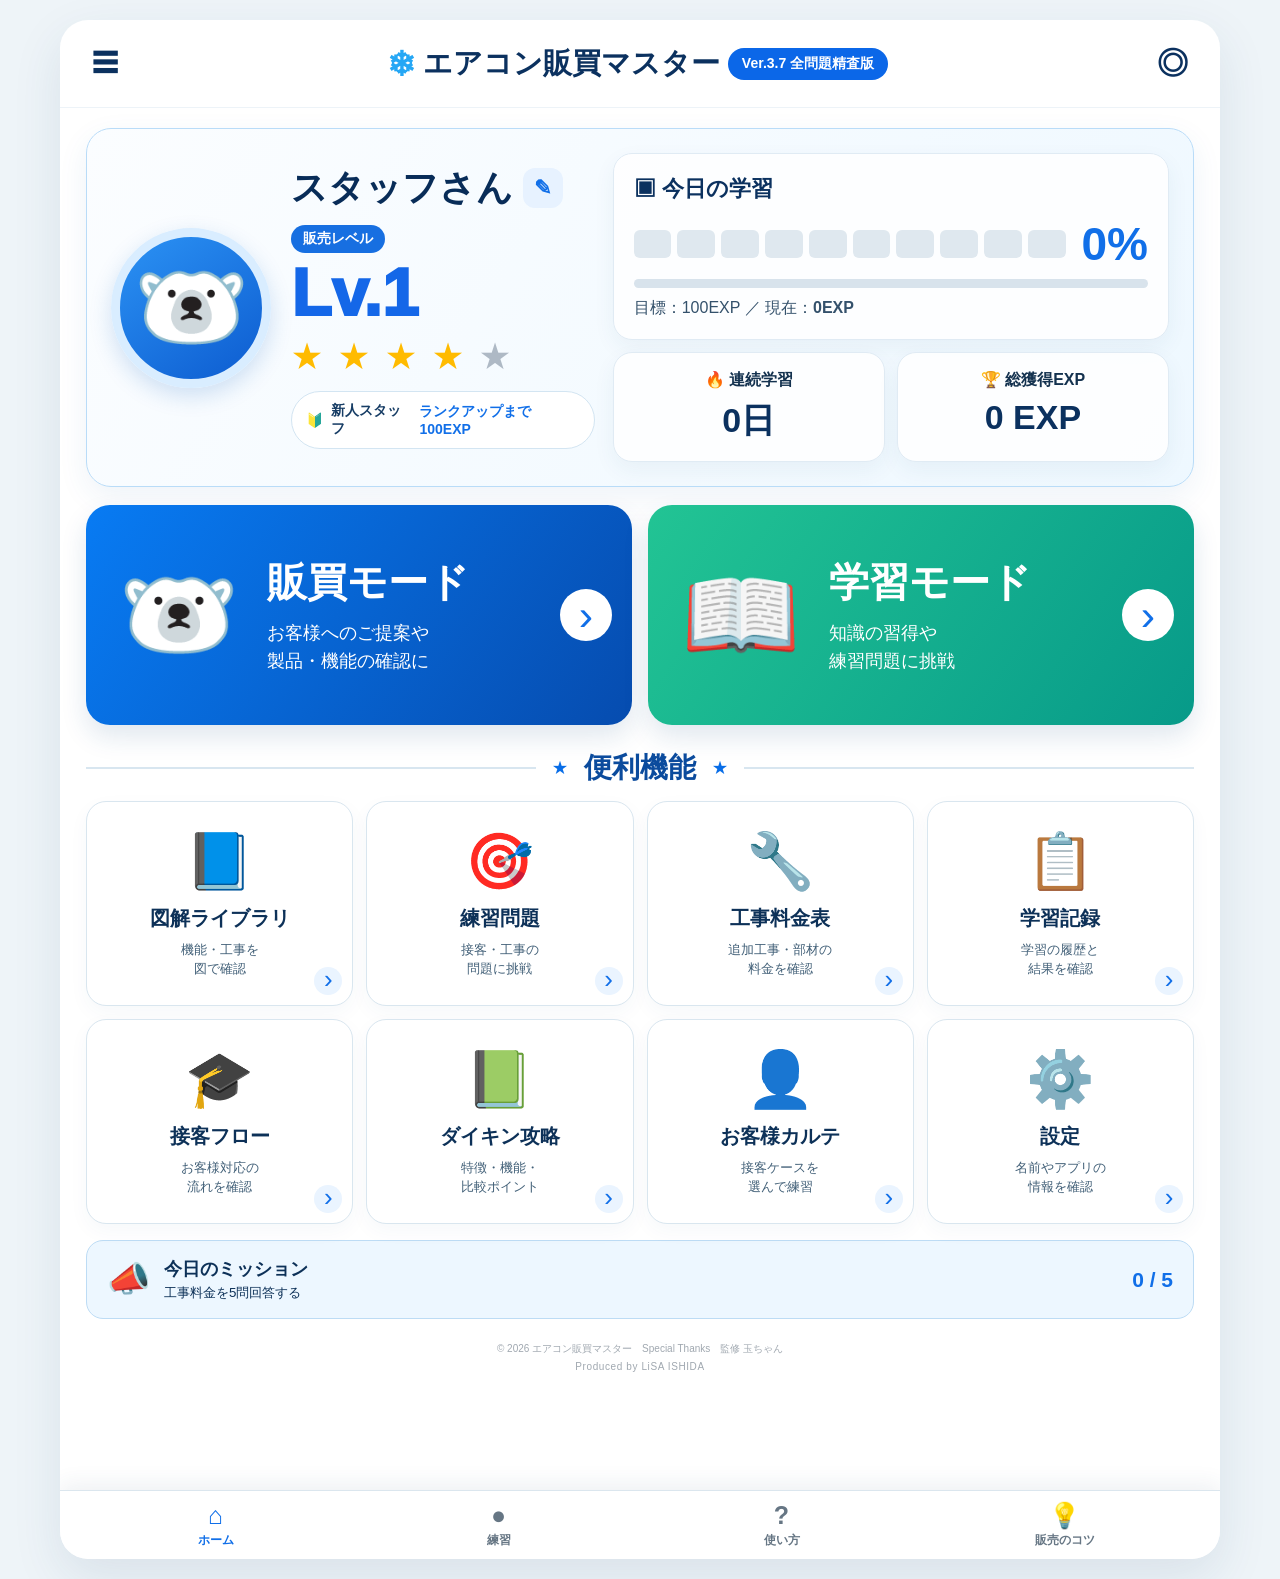
==== commit 587c5dff: "Add files via upload" ====
--- a/index.html
+++ b/index.html
@@ -4,7 +4,7 @@
 <meta charset="utf-8">
 <meta name="viewport" content="width=device-width,initial-scale=1,viewport-fit=cover">
 <meta name="theme-color" content="#ffffff">
-<title>エアコン販買マスター Pro Ver.3.6.8 引き継ぎ機能追加版</title>
+<title>エアコン販買マスター Pro Ver.3.7 全問題精査版</title>
 <link rel="apple-touch-icon" sizes="180x180" href="apple-touch-icon.png?v=3500">
 <link rel="icon" type="image/png" sizes="32x32" href="favicon-32.png?v=3500">
 <style>
@@ -374,7 +374,7 @@
     <div class="brand">
       <span class="brand-snow">❄</span>
       <span>エアコン販買マスター</span>
-      <small>Ver.3.6.8 引き継ぎ機能追加版</small>
+      <small>Ver.3.7 全問題精査版</small>
     </div>
     <button class="icon-button status-button" onclick="openMission()" aria-label="今日の目標">◎</button>
   </header>
@@ -782,7 +782,7 @@
 </div>
 
 <script>
-const DATA={"practice":[{"id":"v17-001","level":"初級","category":"基礎・工事","q":"APFは何を表す数値ですか？","choices":["年間を通した省エネ性能","冷房能力","室外機の大きさ","配管の長さ"],"answer":0,"ex":"APFは通年エネルギー消費効率で、年間を通した省エネ性能の目安です。 買い替えでは、既存機の取り外し・配管・電源・設置状況を確認します。"},{"id":"v17-002","level":"初級","category":"基礎・工事","q":"2.2kWは一般に何畳用の目安ですか？","choices":["6畳","8畳","10畳","14畳"],"answer":0,"ex":"2.2kWは一般に主として6畳用の目安です。 買い替えでは、既存機の取り外し・配管・電源・設置状況を確認します。"},{"id":"v17-003","level":"初級","category":"基礎・工事","q":"2.5kWは一般に何畳用の目安ですか？","choices":["8畳","6畳","10畳","14畳"],"answer":0,"ex":"2.5kWは一般に主として8畳用の目安です。 買い替えでは、既存機の取り外し・配管・電源・設置状況を確認します。"},{"id":"v17-004","level":"初級","category":"基礎・工事","q":"2.8kWは一般に何畳用の目安ですか？","choices":["10畳","6畳","8畳","18畳"],"answer":0,"ex":"2.8kWは一般に主として10畳用の目安です。 買い替えでは、既存機の取り外し・配管・電源・設置状況を確認します。"},{"id":"v17-005","level":"初級","category":"基礎・工事","q":"4.0kWは一般に何畳用の目安ですか？","choices":["14畳","10畳","18畳","23畳"],"answer":0,"ex":"4.0kWは一般に主として14畳用の目安です。 買い替えでは、既存機の取り外し・配管・電源・設置状況を確認します。"},{"id":"v17-006","level":"初級","category":"基礎・工事","q":"室内機の結露水を屋外へ流す部材は？","choices":["ドレンホース","冷媒管","VVFケーブル","アース線"],"answer":0,"ex":"ドレンホースが結露水を屋外へ排出します。 買い替えでは、既存機の取り外し・配管・電源・設置状況を確認します。"},{"id":"v17-007","level":"初級","category":"基礎・工事","q":"冷媒配管の役割は？","choices":["室内機と室外機の間で冷媒を循環させる","結露水を排出する","電源を供給する","室外機を固定する"],"answer":0,"ex":"冷媒配管は室内機と室外機の間で冷媒を循環させます。 買い替えでは、既存機の取り外し・配管・電源・設置状況を確認します。"},{"id":"v17-008","level":"初級","category":"基礎・工事","q":"専用回路とは？","choices":["エアコンに使う電気回路","他のコンセントと共用する回路","他室エアコンと共用する回路","屋外専用回路"],"answer":0,"ex":"エアコンだけに使用する専用の回路です。 買い替えでは、既存機の取り外し・配管・電源・設置状況を確認します。"},{"id":"v17-009","level":"初級","category":"基礎・工事","q":"アースの主な目的は？","choices":["漏電時の感電リスクを抑える","冷房能力を上げる","運転音を下げる","運転効率を上げる"],"answer":0,"ex":"漏電時に電気を逃がし、感電リスクを抑えます。 買い替えでは、既存機の取り外し・配管・電源・設置状況を確認します。"},{"id":"v17-010","level":"初級","category":"基礎・工事","q":"室外機を地面やベランダへ通常設置する方法は？","choices":["平地置き","壁面置き","天吊り","屋根置き"],"answer":0,"ex":"地面やベランダへの通常設置は平地置きです。 買い替えでは、既存機の取り外し・配管・電源・設置状況を確認します。"},{"id":"v17-011","level":"初級","category":"基礎・工事","q":"配管を保護し見た目を整える部材は？","choices":["化粧カバー","配管接続部材","連絡電線","ドレンホース"],"answer":0,"ex":"配管化粧カバーは配管を保護し外観も整えます。 買い替えでは、既存機の取り外し・配管・電源・設置状況を確認します。"},{"id":"v17-012","level":"初級","category":"基礎・工事","q":"隠ぺい配管とは？","choices":["壁や天井内部を通る配管","窓から垂らす配管","室外機上の配管","排水専用配管"],"answer":0,"ex":"壁や天井内部に通された配管です。 買い替えでは、既存機の取り外し・配管・電源・設置状況を確認します。"},{"id":"v17-013","level":"初級","category":"基礎・工事","q":"買い替え相談の最初のヒアリングとして、優先度が低いものは？","choices":["希望するメーカーや機能を確認する","室外機の取付方法や電源など設置環境を確認する","畳数に加え、日当たりや吹き抜けなど部屋条件を確認する","リモコンの使いやすさを詳しく比較する"],"answer":3,"ex":"リモコンの操作性も大切ですが、最初は希望条件・部屋条件・設置環境を整理します。操作性を重視する場合は、候補を絞った後に実機で確認します。"},{"id":"v17-014","level":"初級","category":"基礎・工事","q":"新規穴あけ時に確認したい建物情報は？","choices":["着工年月日","室内機の設置高さ","希望するエアコンメーカー","希望する室内機サイズ"],"answer":0,"ex":"石綿事前調査の判断に着工年月日が重要です。 新規設置では、専用回路・穴あけ・室外機置場を特に確認します。"},{"id":"v17-015","level":"初級","category":"基礎・工事","q":"高所作業の可能性がある場合に必要なことは？","choices":["作業スペースとハシゴ設置場所の確認","当日まで確認しない","無料と断言する","必ず脚立で施工できると伝える"],"answer":0,"ex":"安全な作業条件を事前に確認します。 新規設置では、専用回路・穴あけ・室外機置場を特に確認します。"},{"id":"v17-016","level":"初級","category":"基礎・工事","q":"標準工事料金を案内する時の適切な説明は？","choices":["現場条件で追加工事が変わるため概算と伝える","追加料金は絶対ないと伝える","表示金額で必ず終わると伝える","工事内容を確認しない"],"answer":0,"ex":"店頭案内は概算で、最終金額は現地確認後に確定します。 新規設置では、専用回路・穴あけ・室外機置場を特に確認します。"},{"id":"v17-017","level":"初級","category":"基礎・工事","q":"室外機置場として確認する内容は？","choices":["地面・ベランダ・屋根・壁面など","室内機の設置高さ","リモコンの操作性","室内機の横幅"],"answer":0,"ex":"設置方法によって料金と施工条件が変わります。 新規設置では、専用回路・穴あけ・室外機置場を特に確認します。"},{"id":"v17-018","level":"初級","category":"基礎・工事","q":"100V機から200V機への変更で確認するものは？","choices":["電圧切替とコンセント形状","ドレンホースの色","リモコンの設定","室内機の設置高さ"],"answer":0,"ex":"分電盤側の電圧と対応コンセントを確認します。 買い替えでは、既存機の取り外し・配管・電源・設置状況を確認します。"},{"id":"v17-019","level":"初級","category":"基礎・工事","q":"工事条件や機種選びの判断材料として、写真で確認しても参考になりにくいものは？","choices":["室内機周辺とコンセントの位置関係","室外機置場と周囲の放熱スペース","配管穴と配管経路が分かる設置面","リモコン画面に表示された設定温度"],"answer":3,"ex":"設定温度は使い方の聞き取りには役立ちますが、設置可否や追加工事の判断材料としては優先度が低い情報です。室内機周辺・電源・室外機置場・配管経路が分かる写真を確認します。"},{"id":"v17-020","level":"初級","category":"基礎・工事","q":"配管カバー希望を確認するタイミングは？","choices":["工事受付時","工事完了後","配送後","修理受付時"],"answer":0,"ex":"受付時に室内外、色、経路を確認します。 買い替えでは、既存機の取り外し・配管・電源・設置状況を確認します。"},{"id":"v17-021","level":"初級","category":"電気","q":"200Vエアコン設置時に確認する組み合わせは？","choices":["専用回路・電圧・コンセント形状","室内配管カバーの色","ドレンホースの長さ","リモコンホルダー"],"answer":0,"ex":"専用回路、分電盤側電圧、コンセント形状を確認します。 買い替えでは、取り外し・既存配管・電源・設置状況を確認します。","scenarioType":"replacement"},{"id":"v17-022","level":"初級","category":"電気","q":"専用回路の有無が不明な時の対応は？","choices":["現地確認が必要と伝える","あると断言する","延長コードで対応する","確認せず工事可能と伝える"],"answer":0,"ex":"不明な場合は断定せず現地確認とします。"},{"id":"v17-023","level":"初級","category":"電気","q":"エアコンに延長コードを使う案内は適切ですか？","choices":["適切ではない","必ず適切","200Vなら適切","寝室なら適切"],"answer":0,"ex":"エアコンは専用回路・専用コンセント使用が基本です。"},{"id":"v17-024","level":"初級","category":"電気","q":"築年数の経った戸建てでエアコンを1台新規増設する相談。30A契約と分かった時、最初の対応として最も適切なのは？","choices":["希望機種の電圧と専用回路の有無、分電盤、同時使用家電を確認する","契約容量を40Aへ変更してから、希望機種と設置場所を確認する","100V機を候補に絞り、室外機置場と配管経路を確認する","現在使用中の家電を減らせるか確認し、標準工事で受付する"],"answer":0,"ex":"契約容量だけでは設置可否を断定できません。新規増設では、希望機種の電圧、専用回路、分電盤、配線方式、同時使用家電を確認して判断します。"},{"id":"v17-025","level":"初級","category":"電気","q":"コンセント写真だけで専用回路と断定できますか？","choices":["断定できない","必ずできる","色で分かる","コンセントの位置で判断する"],"answer":0,"ex":"分電盤や配線状況も確認が必要です。 買い替えでは、取り外し・既存配管・電源・設置状況を確認します。","scenarioType":"replacement"},{"id":"v17-026","level":"初級","category":"電気","q":"200V用コンセントへ100V機をそのまま接続できますか？","choices":["できない","必ずできる","変換プラグで可能","延長コードで可能"],"answer":0,"ex":"機器の定格電圧に合わせた電源が必要です。 買い替えでは、取り外し・既存配管・電源・設置状況を確認します。","scenarioType":"replacement"},{"id":"v17-027","level":"初級","category":"電気","q":"電圧切替は誰が行いますか？","choices":["有資格者による電気工事","お客様自身","販売員","配送員なら誰でも"],"answer":0,"ex":"電圧切替は有資格者による電気工事です。"},{"id":"v17-028","level":"初級","category":"電気","q":"専用回路増設で確認することは？","choices":["分電盤から設置場所までの経路","室内機サイズ","配管カバーの色","アース端子"],"answer":0,"ex":"配線経路や分電盤の空きなどを確認します。 新規設置では、専用回路・穴あけ・室外機置場などを確認します。","scenarioType":"new"},{"id":"v17-029","level":"初級","category":"電気","q":"アース端子がない場合の案内は？","choices":["現地で電気工事の要否を確認する","不要と断言する","延長コードを使う","何もしない"],"answer":0,"ex":"設置条件に応じてアース工事の要否を確認します。"},{"id":"v17-030","level":"初級","category":"電気","q":"電源プラグ形状が合わない場合、確認・案内として優先度が低いものは？","choices":["既設コンセントの形状と電圧を確認する","専用回路と分電盤側の電圧を確認する","電圧切替やコンセント交換の要否を案内する","市販の変換プラグで対応できるかを先に確認する"],"answer":3,"ex":"プラグ形状が合わない場合は、変換プラグで済ませず、既設電源・専用回路・分電盤側の電圧を確認し、必要な電気工事を案内します。"},{"id":"v17-031","level":"初級","category":"工事料金","q":"2.2～3.6kWの標準工事の料金はいくらですか？","choices":["19,250円","20,350円","21,450円","23,650円"],"answer":1,"ex":"2.2～3.6kWの標準工事は税込20,350円です。 新規設置では、専用回路・穴あけ・室外機置場を特に確認します。"},{"id":"v17-032","level":"初級","category":"工事料金","q":"4.0～5.6kWの標準工事の料金はいくらですか？","choices":["23,650円","24,750円","25,850円","28,050円"],"answer":1,"ex":"4.0～5.6kWの標準工事は税込24,750円です。 買い替えでは、既存機の取り外し・配管・電源・設置状況を確認します。"},{"id":"v17-033","level":"初級","category":"工事料金","q":"6.3kW以上の標準工事の料金はいくらですか？","choices":["26,950円","28,050円","29,150円","31,350円"],"answer":1,"ex":"6.3kW以上の標準工事は税込28,050円です。 買い替えでは、既存機の取り外し・配管・電源・設置状況を確認します。"},{"id":"v17-034","level":"初級","category":"工事料金","q":"内機2階・外機1階の料金はいくらですか？","choices":["18,700円","19,800円","20,900円","23,100円"],"answer":1,"ex":"内機2階・外機1階は税込19,800円です。 買い替えでは、既存機の取り外し・配管・電源・設置状況を確認します。"},{"id":"v17-035","level":"初級","category":"工事料金","q":"内機3階・外機1階の料金はいくらですか？","choices":["35,200円","36,300円","37,400円","39,600円"],"answer":1,"ex":"内機3階・外機1階は税込36,300円です。 買い替えでは、既存機の取り外し・配管・電源・設置状況を確認します。"},{"id":"v17-036","level":"初級","category":"工事料金","q":"隠ぺい配管の料金はいくらですか？","choices":["7,700円","8,800円","9,900円","12,100円"],"answer":1,"ex":"隠ぺい配管は税込8,800円です。 新規設置では、専用回路・穴あけ・室外機置場を特に確認します。"},{"id":"v17-037","level":"初級","category":"工事料金","q":"ソフトドレン取付の料金はいくらですか？","choices":["6,600円","7,700円","8,800円","11,000円"],"answer":1,"ex":"ソフトドレン取付は税込7,700円です。 新規設置では、専用回路・穴あけ・室外機置場を特に確認します。"},{"id":"v17-038","level":"初級","category":"工事料金","q":"屋内壁貫通の料金はいくらですか？","choices":["5,500円","6,600円","7,700円","9,900円"],"answer":1,"ex":"屋内壁貫通は税込6,600円です。 新規設置では、専用回路・穴あけ・室外機置場を特に確認します。"},{"id":"v17-039","level":"初級","category":"工事料金","q":"立ち上げ工事（配管4m）の料金はいくらですか？","choices":["8,800円","9,900円","11,000円","13,200円"],"answer":1,"ex":"立ち上げ工事（配管4m）は税込9,900円です。 買い替えでは、既存機の取り外し・配管・電源・設置状況を確認します。"},{"id":"v17-041","level":"初級","category":"メーカー","q":"ストリーマを比較軸にしやすいメーカーは？","choices":["ダイキン","日立","三菱電機","SHARP"],"answer":0,"ex":"ストリーマはダイキンの代表的な空気・清潔技術です。 買い替えでは、既存機の取り外し・配管・電源・設置状況を確認します。"},{"id":"v17-042","level":"初級","category":"メーカー","q":"空調専業メーカーとしての安心感を重視するお客様に比較候補として提案しやすいのは？","choices":["ダイキン","東芝","日立","SHARP"],"answer":0,"ex":"ダイキンは空調専業メーカーとして比較候補にしやすいメーカーです。 新規設置では、専用回路・穴あけ・室外機置場を特に確認します。"},{"id":"v17-043","level":"初級","category":"メーカー","q":"凍結洗浄を比較軸にしやすいメーカーは？","choices":["日立","ダイキン","三菱電機","東芝"],"answer":0,"ex":"凍結洗浄は日立の代表的な清潔機能です。 買い替えでは、既存機の取り外し・配管・電源・設置状況を確認します。"},{"id":"v17-044","level":"初級","category":"メーカー","q":"熱交換器やファンの清潔機能を重視するお客様に比較候補として提案しやすいのは？","choices":["日立","SHARP","三菱電機","東芝"],"answer":0,"ex":"日立は内部清潔機能を比較軸にしやすいメーカーです。 買い替えでは、既存機の取り外し・配管・電源・設置状況を確認します。"},{"id":"v17-045","level":"初級","category":"メーカー","q":"ムーブアイ系センサーを比較軸にしやすいメーカーは？","choices":["三菱電機","ダイキン","日立","東芝"],"answer":0,"ex":"ムーブアイは三菱電機の代表的なセンサー技術です。 新規設置では、専用回路・穴あけ・室外機置場を特に確認します。"},{"id":"v17-046","level":"初級","category":"メーカー","q":"家族の暑がり・寒がりの差へ気流提案しやすいメーカーは？","choices":["三菱電機","日立","SHARP","東芝"],"answer":0,"ex":"三菱電機はセンサーと気流制御を比較軸にしやすいメーカーです。 新規設置では、専用回路・穴あけ・室外機置場を特に確認します。"},{"id":"v17-047","level":"初級","category":"メーカー","q":"熱交換器加熱除菌を比較軸にしやすいメーカーは？","choices":["ゼネラル","日立","ダイキン","SHARP"],"answer":0,"ex":"ゼネラルは熱交換器加熱除菌を代表的な清潔機能として展開しています。 買い替えでは、既存機の取り外し・配管・電源・設置状況を確認します。"},{"id":"v17-048","level":"初級","category":"メーカー","q":"室内機の設置スペースが限られるお客様。室内機の設置性を比較候補にしやすいメーカーは？","choices":["ゼネラル","三菱電機","日立","東芝"],"answer":0,"ex":"ゼネラルには高さや幅を抑えたコンパクト室内機の対象機種があります。メーカー名だけで断定せず、型番ごとの室内機寸法と必要据付スペースを確認します。"},{"id":"v17-049","level":"初級","category":"メーカー","q":"プラズマ空清を比較軸にしやすいメーカーは？","choices":["東芝","SHARP","日立","三菱電機"],"answer":0,"ex":"東芝はプラズマ空清を代表的な空気清浄機能として展開しています。 買い替えでは、既存機の取り外し・配管・電源・設置状況を確認します。"},{"id":"v17-050","level":"初級","category":"メーカー","q":"風を感じにくい無風感空調を比較軸にしやすいメーカーは？","choices":["東芝","ダイキン","日立","SHARP"],"answer":0,"ex":"東芝は無風感空調を特徴として展開しています。搭載機種を確認します。 買い替えでは、既存機の取り外し・配管・電源・設置状況を確認します。"},{"id":"v17-051","level":"初級","category":"メーカー","q":"プラズマクラスターを比較軸にしやすいメーカーは？","choices":["SHARP","東芝","ダイキン","日立"],"answer":0,"ex":"プラズマクラスターはSHARPの代表的な空気ケア技術です。 買い替えでは、既存機の取り外し・配管・電源・設置状況を確認します。"},{"id":"v17-052","level":"初級","category":"メーカー","q":"空気環境やニオイ対策を重視するお客様に比較候補として提案しやすいのは？","choices":["SHARP","三菱電機","日立","ゼネラル"],"answer":0,"ex":"SHARPはプラズマクラスターを軸に空気ケアを説明しやすいメーカーです。 新規設置では、専用回路・穴あけ・室外機置場を特に確認します。"},{"id":"v17-053","level":"初級","category":"接客","q":"最初に畳数だけ聞けば十分ですか？","choices":["十分ではない","十分","新築なら十分","寝室なら十分"],"answer":0,"ex":"畳数に加えて設置条件、電源、室外機位置、要望などを確認します。 買い替えでは、既存機の取り外し・配管・電源・設置状況を確認します。"},{"id":"v17-054","level":"初級","category":"接客","q":"『一番売れているからおすすめ』だけの説明は適切ですか？","choices":["適切ではない","適切","価格が高ければ適切","上位機なら適切"],"answer":0,"ex":"お客様の要望に合う理由を説明する必要があります。 新規設置では、専用回路・穴あけ・室外機置場を特に確認します。"},{"id":"v17-055","level":"初級","category":"接客","q":"価格重視のお客様への提案・ヒアリングとして、不適切な対応は？","choices":["最安機種に加え、施策を含めて価格メリットのある機種も紹介する","希望機能を確認し、お手入れ頻度や自動清掃機能の違いを説明する","候補が決まっていても、設置寸法や工事条件を確認する","最安機種と次に安い機種に絞り、予算を超える提案は行わない"],"answer":3,"ex":"価格重視でも、価格だけで候補を狭めるのは適切ではありません。必要機能や設置条件を確認し、対象条件を確認した上で無金利分割や価格保証券なども案内し、総合的に比較します。"},{"id":"v17-056","level":"初級","category":"接客","q":"空気清浄重視のお客様へ確認したいことは？","choices":["花粉・ニオイ・ホコリなど具体的な悩み","室内機の寸法","既設配管の状態","搬入経路"],"answer":0,"ex":"悩みを具体化するとメーカー比較がしやすくなります。 新規設置では、専用回路・穴あけ・室外機置場を特に確認します。"},{"id":"v17-057","level":"初級","category":"接客","q":"掃除が苦手なお客様へ確認したいことは？","choices":["どこまで自動お手入れを求めるか","壁紙の色","家族の血液型","運転モード"],"answer":0,"ex":"フィルター、熱交換器、ファンなど、重視する清潔機能を確認します。 買い替えでは、既存機の取り外し・配管・電源・設置状況を確認します。"},{"id":"v17-058","level":"初級","category":"接客","q":"直接風が苦手なお客様への提案候補として、比較上もっとも優先度が低いものは？","choices":["東芝DXシリーズ","三菱電機Rシリーズ","SHARP Vシリーズ","日立Gシリーズ"],"answer":3,"ex":"東芝DXは無風感空調、三菱Rはセンサーによる気流制御、SHARP Vは寒くなりにくい除湿を比較軸にできます。日立Gも機能確認は必要ですが、今回の悩みへの直接的な比較軸はほかの候補より弱いため優先度が下がります。"},{"id":"v17-059","level":"初級","category":"接客","q":"メーカー提案前に必要なのは？","choices":["お客様の優先順位を整理する","売れ筋を優先して確認する","価格見る","メーカーを先に決める"],"answer":0,"ex":"要望の優先順位を整理してから比較候補を選びます。 新規設置では、専用回路・穴あけ・室外機置場を特に確認します。"},{"id":"v17-060","level":"初級","category":"接客","q":"複数メーカーが候補になる時の案内は？","choices":["違いと理由を比較して説明する","一社に絞って案内する","価格で決める","説明を省く"],"answer":0,"ex":"複数候補の違いをお客様の要望に沿って説明します。 買い替えでは、既存機の取り外し・配管・電源・設置状況を確認します。"},{"id":"v17-061","level":"中級","category":"工事判断","q":"室内機2階・室外機1階で優先確認する内容は？","choices":["配管経路・長さ・高所作業条件","運転時間帯","既設配管の長さ","配管カバーの色"],"answer":0,"ex":"階違い設置では配管長と高所作業条件が重要です。 新規設置では、専用回路・穴あけ・室外機置場を特に確認します。"},{"id":"v17-062","level":"中級","category":"工事判断","q":"室内機3階・室外機1階で追加確認する内容は？","choices":["安全なハシゴ設置場所と配管経路","室内機の設置高さ","リモコンの操作性","カタログ厚さ"],"answer":0,"ex":"高所作業の安全条件と配管経路を確認します。 新規設置では、専用回路・穴あけ・室外機置場を特に確認します。"},{"id":"v17-063","level":"中級","category":"工事判断","q":"隠ぺい配管で特に確認するものは？","choices":["既設配管・連絡電線・ドレン方式","室内機の設置高さ","保証書","配管カバーの有無"],"answer":0,"ex":"再利用可否や電線、ドレン方式を確認します。 買い替えでは、既存機の取り外し・配管・電源・設置状況を確認します。"},{"id":"v17-064","level":"中級","category":"工事判断","q":"ソフトドレンの可能性がある場合の対応は？","choices":["施工可否を事前確認する","必ず施工可能と断言する","通常ドレンと同じ扱いにする","記録しない"],"answer":0,"ex":"ソフトドレンは施工条件が異なるため事前確認が必要です。 新規設置では、専用回路・穴あけ・室外機置場を特に確認します。"},{"id":"v17-065","level":"中級","category":"工事判断","q":"室外機壁面設置の受付で必要なことは？","choices":["設置条件と特殊金具・作業条件の確認","平地置きと同じ扱い","追加料金なしと断言","写真を見ない"],"answer":0,"ex":"壁面設置は特殊金具と高所作業条件を確認します。 買い替えでは、既存機の取り外し・配管・電源・設置状況を確認します。"},{"id":"v17-066","level":"中級","category":"工事判断","q":"室外機屋根置きの受付で必要なことは？","choices":["屋根状態・専用金具・安全な作業条件","室外機の寸法","リモコン形状","冷房能力"],"answer":0,"ex":"屋根置きは専用金具と安全条件を確認します。 新規設置では、専用回路・穴あけ・室外機置場を特に確認します。"},{"id":"v17-067","level":"中級","category":"工事判断","q":"2段置きで最初に確認することは？","choices":["能力区分・架台状態・設置スペース","希望するエアコンメーカー","希望する室内機サイズ","配管カバーの色"],"answer":0,"ex":"能力区分と架台状態、スペースを確認します。 買い替えでは、既存機の取り外し・配管・電源・設置状況を確認します。"},{"id":"v17-068","level":"中級","category":"工事判断","q":"配管が標準長を超えるか判断できない場合、配管延長の案内として最も適切なものは？","choices":["一度帰宅して設置環境を確認してもらい、配管長が確定するまで成約を控える","標準工事条件だけを説明し、配管延長については工事当日に案内する","室内機と室外機が同一階なら標準長に収まるものとして案内する","可能な範囲で設置環境を聞き取り、延長が発生する場合の1m当たり料金を事前説明する"],"answer":3,"ex":"判断できない場合でも、可能な限り経路や位置関係を聞き取り、配管延長の可能性と単価を事前に説明します。同一階でも横引きなどで標準長を超える場合があります。"},{"id":"v17-069","level":"中級","category":"工事判断","q":"新規穴あけで着工年月日が不明な場合は？","choices":["調査・対策工事の可能性を案内","調査不要と断言","施工不可と即断","情報を確認しない"],"answer":0,"ex":"不明な場合は石綿調査等の可能性を案内します。 新規設置では、専用回路・穴あけ・室外機置場を特に確認します。"},{"id":"v17-070","level":"中級","category":"工事判断","q":"安全にハシゴを掛ける場所がない現場で、対応として不適切なものは？","choices":["設置場所周辺の写真を確認する","現地確認で施工方法と可否を判断する","室外機位置や配管経路の変更案を検討する","通常の高所作業料金で施工できると受付時に確定する"],"answer":3,"ex":"写真確認や現地確認、設置位置の変更検討は有効です。安全な作業条件が確認できない段階で、施工可否や料金を確定してはいけません。"},{"id":"v17-071","level":"中級","category":"工事判断","q":"室内機下に大きな家具がある場合は？","choices":["作業スペース確保をお願いする","そのままで必ず施工","確認不要","室外機確認"],"answer":0,"ex":"安全な施工のため作業スペースが必要です。 新規設置では、専用回路・穴あけ・室外機置場を特に確認します。"},{"id":"v17-072","level":"中級","category":"工事判断","q":"室外機周辺が狭い場合に確認することは？","choices":["吸排気スペースと点検スペース","室内機サイズ","リモコンの設定","室外機の設置台"],"answer":0,"ex":"能力維持と点検のため必要な空間を確認します。 買い替えでは、既存機の取り外し・配管・電源・設置状況を確認します。"},{"id":"v17-073","level":"中級","category":"工事判断","q":"既設配管再利用を希望された場合は？","choices":["配管状態・径・長さ・施工条件を確認","必ず再利用可能","新品交換不可","写真なしで断定"],"answer":0,"ex":"既設配管の状態と適合性を確認します。 買い替えでは、既存機の取り外し・配管・電源・設置状況を確認します。"},{"id":"v17-074","level":"中級","category":"工事判断","q":"マンションで配管穴が共用部に関係する場合は？","choices":["管理規約や工事条件を確認","自由に穴あけ","確認不要","標準工事案内"],"answer":0,"ex":"管理規約や共用部工事の条件確認が必要です。 新規設置では、専用回路・穴あけ・室外機置場を特に確認します。"},{"id":"v17-075","level":"中級","category":"工事判断","q":"室外機を別の場所へ移動したい場合は？","choices":["配管長・移動経路・設置条件を確認","必ず無料","室内機確認","電源確認"],"answer":0,"ex":"移動距離と新しい設置条件を確認します。 新規設置では、専用回路・穴あけ・室外機置場を特に確認します。"},{"id":"v17-076","level":"中級","category":"工事判断","q":"化粧カバーを再利用したい場合は？","choices":["サイズ・状態・経路を確認","必ず再利用可能","色確認","確認不要"],"answer":0,"ex":"既設カバーの状態と新機種配管への適合を確認します。 新規設置では、専用回路・穴あけ・室外機置場を特に確認します。"},{"id":"v17-077","level":"中級","category":"工事判断","q":"ドレン排水先が確保できない場合は？","choices":["排水方法と施工可否を現地確認","室内へ流す","確認不要","冷媒管で代用"],"answer":0,"ex":"適切な排水経路が必要です。 買い替えでは、既存機の取り外し・配管・電源・設置状況を確認します。"},{"id":"v17-078","level":"中級","category":"工事判断","q":"複数台同日工事で確認することは？","choices":["各部屋の設置条件と作業時間・搬入条件","一台確認","商品色","希望する室内機サイズ"],"answer":0,"ex":"各台ごとに設置条件を確認します。 買い替えでは、既存機の取り外し・配管・電源・設置状況を確認します。"},{"id":"v17-093","level":"上級","category":"電気","q":"30A契約の住宅で200Vエアコンを希望された場合、確認の進め方として最も適切なのは？","choices":["専用回路・単相3線式・分電盤・同時使用家電を確認して判断する","200V機の消費電力を確認し、30A以内なら受付を確定する","100V機との年間消費電力量を比較してから電源工事を判断する","契約容量変更の費用を案内した後、専用回路の有無を確認する"],"answer":0,"ex":"30Aという契約容量だけでは設置可否は決まりません。専用回路、配線方式、分電盤、同時使用家電まで確認して総合判断します。"},{"id":"v17-094","level":"中級","category":"電気","q":"40A契約の住宅で200Vエアコンを希望された場合、受付時の説明として最も適切なのは？","choices":["契約容量に加え、専用回路・分電盤・配線方式の確認が必要と説明する","40Aなら電気設備に余裕があるため、設置可能として受付する","同時使用家電を確認し、問題がなければ専用回路確認を省略する","200Vコンセントの写真を確認し、形状が合えば設置可能と説明する"],"answer":0,"ex":"40Aでも設置可能とは断定できません。契約容量とは別に、専用回路・分電盤・配線方式・コンセントを確認します。"},{"id":"v17-095","level":"中級","category":"電気","q":"単相3線式かどうかを確認する理由は？","choices":["200V回路を取り出せる設備か判断するため","冷房能力を上げるため","室外機を小さくするため","配管を短くするため"],"answer":0,"ex":"200V回路の可否判断に関係します。 新規設置では、専用回路・穴あけ・室外機置場などを確認します。","scenarioType":"new"},{"id":"v17-096","level":"中級","category":"電気","q":"分電盤の空きがない場合の対応は？","choices":["増設方法や分電盤工事の要否を確認","延長コード使用","共用回路へ接続","確認不要"],"answer":0,"ex":"安全な専用回路確保の方法を確認します。 買い替えでは、取り外し・既存配管・電源・設置状況を確認します。","scenarioType":"replacement"},{"id":"v17-097","level":"中級","category":"電気","q":"同じ畳数の100V機と200V機を比較する際、確認項目として優先度が低いものは？","choices":["冷暖房能力と立ち上がり","期間消費電力量と使用時間","専用回路・電圧・コンセント形状","リモコンのボタン配置"],"answer":3,"ex":"操作性も確認事項ですが、100V・200V比較では能力、省エネ性、電源工事条件を優先して確認します。"},{"id":"v17-098","level":"中級","category":"電気","q":"電圧切替だけで済むか判断するには？","choices":["回路・コンセント・分電盤を確認","プラグ色","室内機幅","配管長"],"answer":0,"ex":"電圧、回路、コンセントの総合確認が必要です。"},{"id":"v17-099","level":"上級","category":"電気","q":"10年以上使用しているエアコンが、運転中にブレーカーが落ちるという相談。対応として適さないものは？","choices":["本体故障が原因と考えられる内容のため、使用年数を踏まえて買い替えを案内する","症状が始まった時期と、ブレーカーが落ちるまでの運転時間を聞き取る","契約容量や他家電の同時使用状況、専用回路の状態を確認する","本体故障の可能性も考え、必要に応じて点検や修理を案内する"],"answer":0,"ex":"使用年数が10年を超えていても、契約容量・同時使用家電・回路・分電盤・本体故障など複数の原因が考えられます。年数だけで故障と断定せず、原因を確認してから修理・買い替えを提案します。"},{"id":"v17-100","level":"中級","category":"電気","q":"専用回路の増設案内・概算料金の説明で、優先度が低い情報は？","choices":["専用回路の配線経路","分電盤の空き状況","室内機と分電盤の位置関係","室内機と室外機の位置関係"],"answer":3,"ex":"室外機の位置もエアコン工事全体では重要ですが、専用回路増設の概算には、分電盤・室内機位置・配線経路を優先して確認します。","scenarioType":"new"},{"id":"v17-101","level":"中級","category":"電気","q":"200Vコンセントの形だけで電圧を確定できますか？","choices":["現地の測定・回路確認が必要","必ず確定できる","色で確定","位置で確定"],"answer":0,"ex":"安全のため電気工事時に確認します。 買い替えでは、取り外し・既存配管・電源・設置状況を確認します。","scenarioType":"replacement"},{"id":"v17-102","level":"上級","category":"電気","q":"新規設置で専用回路がない場合の確認・説明として、不適当なものは？","choices":["分電盤の空き状況と配線経路を確認した上で概算料金を案内する","現在のエアコン設置台数と契約容量を確認してから商品提案を進める","配管穴の穴あけ料金と、専用回路工事で壁貫通が必要な場合の料金を分けて説明する","取付後にブレーカーが落ちた場合は契約容量を増やせばよいと事前了承を得る"],"answer":3,"ex":"契約方式や分電盤・配線状況によっては、簡単に契約容量を増やせない場合があります。取付後の対応を前提にせず、設置前に電気設備全体を確認します。"},{"id":"v17-103","level":"中級","category":"メーカー提案","q":"花粉やニオイを重視し、ストリーマにも関心があるお客様。第一候補は？","choices":["ダイキン","三菱電機","日立","ゼネラル"],"answer":0,"ex":"ダイキンを第一候補にし、搭載機種と他社空気機能も比較します。 買い替えでは、既存機の取り外し・配管・電源・設置状況を確認します。"},{"id":"v17-104","level":"中級","category":"メーカー提案","q":"内部の熱交換器やファンの清潔性を最優先するお客様。第一候補は？","choices":["日立","SHARP","三菱電機","東芝"],"answer":0,"ex":"日立を第一候補にし、凍結洗浄など対象機種の清潔機能を確認します。 買い替えでは、既存機の取り外し・配管・電源・設置状況を確認します。"},{"id":"v17-105","level":"中級","category":"メーカー提案","q":"家族の暑がり・寒がりの差が大きく、気流制御重視。第一候補は？","choices":["三菱電機","日立","東芝","SHARP"],"answer":0,"ex":"三菱電機を第一候補にし、ムーブアイ系機能の搭載状況を確認します。 買い替えでは、既存機の取り外し・配管・電源・設置状況を確認します。"},{"id":"v17-106","level":"中級","category":"メーカー提案","q":"熱交換器の加熱除菌と設置性を比較したいお客様。第一候補は？","choices":["ゼネラル","ダイキン","日立","SHARP"],"answer":0,"ex":"ゼネラルを第一候補にし、対象機種の搭載機能と寸法を確認します。 買い替えでは、既存機の取り外し・配管・電源・設置状況を確認します。"},{"id":"v17-107","level":"中級","category":"メーカー提案","q":"風を感じにくい冷房と空気清浄を重視するお客様。第一候補は？","choices":["東芝","三菱電機","日立","ゼネラル"],"answer":0,"ex":"東芝を第一候補にし、無風感空調・プラズマ空清の搭載機種を確認します。 買い替えでは、既存機の取り外し・配管・電源・設置状況を確認します。"},{"id":"v17-108","level":"中級","category":"メーカー提案","q":"プラズマクラスターによる空気ケアを希望するお客様。第一候補は？","choices":["SHARP","東芝","ダイキン","日立"],"answer":0,"ex":"SHARPを第一候補にし、対象機種の機能を確認します。 買い替えでは、既存機の取り外し・配管・電源・設置状況を確認します。"},{"id":"v17-109","level":"中級","category":"メーカー提案","q":"直接風が苦手なお客様への提案候補として、比較上もっとも優先度が低いものは？","choices":["東芝DXシリーズ","三菱電機Rシリーズ","SHARP Vシリーズ","日立Gシリーズ"],"answer":3,"ex":"無風感空調、センサー気流、寒くなりにくい除湿など、お客様の悩みに直結する機能を比較します。候補機種の年度・型式による搭載差も確認します。"},{"id":"v17-110","level":"中級","category":"メーカー提案","q":"空気清浄を重視し、メーカー指定のないお客様へ提案する機種として最も適切なのは？","choices":["プラズマ空清搭載の東芝Mシリーズ","カビバスター搭載の 日立Gシリーズ","加熱除菌搭載のゼネラルWシリーズ","ストリーマ搭載のダイキンEシリーズ"],"answer":3,"ex":"この設問では、空気清浄機能を搭載するダイキンEシリーズが最も適切です。内部清潔機能と空気清浄機能は別なので、対象機種の搭載機能を確認して提案します。"},{"id":"v17-111","level":"中級","category":"メーカー提案","q":"お手入れ重視でメーカー指定なし。適切な提案は？","choices":["日立・ゼネラルなど清潔機能を対象機種で比較","日立が正解と断定","メーカー名で決める","掃除機能を確認しない"],"answer":0,"ex":"清潔機能の対象部位と自動化範囲を比較します。 新規設置では、専用回路・穴あけ・室外機置場を特に確認します。"},{"id":"v17-112","level":"中級","category":"メーカー提案","q":"価格重視のお客様へのコンサルとして、不適切な対応は？","choices":["特価機種や本体・工事施策を含め、総額で比較する","対象条件を確認し、無金利分割による月々の負担も案内する","価格保証券の条件を説明し、購入後の価格不安にも対応する","予算を超える候補は説明せず、最安機種だけで決定する"],"answer":3,"ex":"価格重視でも、必要機能や設置条件を確認した上で選択肢を示します。無金利分割や価格保証券は、対象条件・実施状況を確認して案内します。"},{"id":"v17-113","level":"中級","category":"メーカー提案","q":"高齢者宅で操作の分かりやすさを重視。適切な提案方法は？","choices":["実機のリモコンや表示を複数メーカーで比較","メーカーで断定","上位機案内","機能数が多いほど良いと説明"],"answer":0,"ex":"操作性は実機やリモコンで確認します。 買い替えでは、既存機の取り外し・配管・電源・設置状況を確認します。"},{"id":"v17-114","level":"中級","category":"メーカー提案","q":"メーカー提案で最も避けるべき説明は？","choices":["メーカー名で全機能を断定する","希望機能の搭載機種を確認する","複数候補を比較する","設置条件も確認する"],"answer":0,"ex":"機能は機種により異なるためメーカー名だけで断定しません。 買い替えでは、既存機の取り外し・配管・電源・設置状況を確認します。"},{"id":"v17-115","level":"中級","category":"接客","q":"『掃除が楽な機種』と言われた時、追加で聞くことは？","choices":["フィルター・熱交換器・ファンのどこを重視するか","配管カバーの色","適用畳数","本体価格"],"answer":0,"ex":"清潔機能の対象部位を具体化します。 買い替えでは、既存機の取り外し・配管・電源・設置状況を確認します。"},{"id":"v17-116","level":"中級","category":"接客","q":"「空気をきれいにしたい」と言われた時、追加ヒアリングとして優先度が低いものは？","choices":["花粉・ニオイ・ホコリ・PM2.5のうち、特に何が気になるか","ペットや喫煙など、ニオイや汚れの発生要因があるか","空気清浄機を併用しているか、現在の対策で不足を感じる点は何か","冷暖房時の設定温度を何度にすることが多いか"],"answer":3,"ex":"設定温度も使い方の確認には役立ちますが、空気ケア提案では、対象物・発生要因・現在の対策を先に具体化します。"},{"id":"v17-117","level":"中級","category":"接客","q":"「風が苦手」と言われた時、追加ヒアリングとして優先度が低いものは？","choices":["直接風が身体に当たることが苦手か","除湿運転時の冷えすぎが気になるか","部屋の温度ムラや家族の体感差が気になるか","暖房運転を開始してから設定温度へ達するまでの時間を重視するか"],"answer":3,"ex":"暖房の立ち上がりも商品比較では重要ですが、「風が苦手」という悩みを具体化する最初の聞き取りとしては、直接風・冷えすぎ・温度ムラの確認を優先します。"},{"id":"v17-118","level":"中級","category":"接客","q":"追加料金トラブルを減らす対応として、不適切なものは？","choices":["標準工事内容を説明し、追加料金が発生する条件を分けて概算案内する","設置場所の写真を確認し、不足があれば帰宅後の追加確認を依頼する","コンサルナビや工事コード表を確認しながら追加料金を説明する","追加料金が掛からない条件を中心に説明し、その条件に当てはまる前提で案内する"],"answer":3,"ex":"追加料金が掛からない条件だけを前提にすると、申告との差異や現地条件でトラブルになりやすくなります。標準工事と追加条件を切り分け、未確認部分は概算として説明します。"},{"id":"v17-119","level":"中級","category":"接客","q":"比較候補が2社ある時のクロージングは？","choices":["お客様の最優先条件に戻って違いを整理","売れ筋で決める","価格で決める","一方を悪く言う"],"answer":0,"ex":"最優先条件に沿って違いを整理します。 買い替えでは、既存機の取り外し・配管・電源・設置状況を確認します。"},{"id":"v17-120","level":"中級","category":"接客","q":"『おすすめはどれ？』と聞かれた時の最初の返答は？","choices":["何を一番重視するか確認する","一番高い機種を勧める","一番売れている機種を断定","メーカーを決めつける"],"answer":0,"ex":"重視点を確認して候補を絞ります。 買い替えでは、既存機の取り外し・配管・電源・設置状況を確認します。"},{"id":"v17-121","level":"上級","category":"総合工事","q":"木造2階、室内機2階・室外機1階、専用回路不明。最初に優先する対応は？","choices":["配管経路・高所作業・専用回路を確認","メーカー決める","標準工事で確定","価格案内"],"answer":0,"ex":"工事条件と電源を先に確認します。 新規設置では、専用回路・穴あけ・室外機置場を特に確認します。"},{"id":"v17-122","level":"上級","category":"総合工事","q":"18畳LDK、新規穴あけ、着工年月日不明。必要な案内は？","choices":["能力・電源・石綿調査可能性を案内","商品決める","調査不要と断定","100Vで確定"],"answer":0,"ex":"能力と電源に加え、新規穴あけ時の建物情報確認が必要です。 新規設置では、専用回路・穴あけ・室外機置場を特に確認します。"},{"id":"v17-123","level":"上級","category":"総合工事","q":"隠ぺい配管、200V機、既設連絡電線不明。適切な対応は？","choices":["配管・電線・ドレン・電源を現地確認","必ず再利用可能","商品配送","工事不要"],"answer":0,"ex":"隠ぺい配管と電源の総合確認が必要です。 買い替えでは、既存機の取り外し・配管・電源・設置状況を確認します。"},{"id":"v17-124","level":"上級","category":"総合工事","q":"屋根置き室外機の買い替えで、配管延長と高所作業の可能性があります。店頭案内として不適切なものは？","choices":["既存架台の状態・再利用可否・搬出入経路を確認し、現地判断で金額が変わる可能性を説明する","設置写真やおおよその寸法を確認し、配管延長と高所作業の料金を分けて概算案内する","同じ場所・同じ能力帯なら既存架台は再利用できると考え、標準工事と配管延長だけで総額を案内する","店頭で判断しきれない条件は、現地調査後に施工可否と追加料金を確定すると説明する"],"answer":2,"ex":"同じ場所・同じ能力帯でも、既存架台の劣化、寸法、固定状態や安全な作業条件によって再利用できない場合があります。屋根置きでは、架台・搬出入経路・作業スペース・配管長を確認し、未確定部分は現地調査後に確定すると案内します。"},{"id":"v17-125","level":"上級","category":"総合工事","q":"マンション、既設カバー再利用、管理規約不明。最初に確認することは？","choices":["管理規約・カバー状態・配管経路","希望メーカー","配管カバーの色","本体価格"],"answer":0,"ex":"集合住宅の工事条件と既設部材を確認します。 新規設置では、専用回路・穴あけ・室外機置場を特に確認します。"},{"id":"v17-126","level":"上級","category":"総合工事","q":"新規4台設置で分電盤の空き不明。適切な対応は？","choices":["各台の回路と分電盤・契約容量を調査","一台分確認","延長コード使用","全台100Vなら確認不要"],"answer":0,"ex":"複数台設置では電気設備全体の確認が必要です。 新規設置では、専用回路・穴あけ・室外機置場を特に確認します。"},{"id":"v17-127","level":"上級","category":"総合工事","q":"室外機2段置きで、上段と下段に能力の異なる機種を設置する際、確認として不適当なものは？","choices":["架台の対応能力区分と耐荷重を確認する","上下の室外機寸法と吸排気・点検スペースを確認する","搬入経路と据付時の安全な作業スペースを確認する","上下の室内機で同じリモコンが使用できるか確認する"],"answer":3,"ex":"2段置きでは、架台適合・重量・寸法・放熱・点検・搬入条件を確認します。室内機のリモコン共用可否は架台設置の判断材料ではありません。"},{"id":"v17-128","level":"上級","category":"総合工事","q":"ドレン排水が取れず、室内機位置変更も難しい。対応は？","choices":["現地で施工方法と可否を検討","無理に設置","排水不要と説明","冷媒管へ接続"],"answer":0,"ex":"排水確保ができる施工方法を現地検討します。 買い替えでは、既存機の取り外し・配管・電源・設置状況を確認します。"},{"id":"v17-129","level":"上級","category":"総合工事","q":"既設配管が長く、曲がりも多い。再利用判断で確認することは？","choices":["径・長さ・状態・メーカー施工条件","配管の外観","配管カバーの色","外観に問題がなければ再利用"],"answer":0,"ex":"機種の許容配管長等に適合するか確認します。 新規設置では、専用回路・穴あけ・室外機置場を特に確認します。"},{"id":"v17-130","level":"上級","category":"総合工事","q":"海沿いの戸建てで室外機が潮風を受ける。提案は？","choices":["耐塩害・重塩害仕様や設置場所を確認","標準仕様で必ず十分","室内機確認","工事条件は同じ"],"answer":0,"ex":"地域・距離・設置環境に応じた仕様確認が必要です。 買い替えでは、既存機の取り外し・配管・電源・設置状況を確認します。"},{"id":"v17-131","level":"上級","category":"総合工事","q":"室内機設置予定壁がコンクリート。必要な対応は？","choices":["穴あけ方法・管理条件・追加工事を確認","木造と同じと断定","標準料金のみ","確認不要"],"answer":0,"ex":"壁材に応じた施工方法と料金確認が必要です。 買い替えでは、既存機の取り外し・配管・電源・設置状況を確認します。"},{"id":"v17-132","level":"上級","category":"総合工事","q":"室外機を密閉気味のサービスバルコニーへ設置する際、確認項目として優先度が低いものは？","choices":["吸排気と放熱に必要なスペース","搬入・搬出経路と点検スペース","管理規約や室外機設置条件","室内機リモコンのボタン数"],"answer":3,"ex":"サービスバルコニーでは放熱、搬入・点検、管理規約を確認します。リモコンのボタン数は設置可否の判断には直接関係しません。"},{"id":"v17-133","level":"上級","category":"総合工事","q":"既設機撤去後に配管穴位置が新機種と合わない可能性。対応は？","choices":["現地で再利用可否と新規穴の可能性を確認","必ず同じ穴を使用","穴確認不要","商品変更"],"answer":0,"ex":"室内機寸法と配管取り回しを確認します。 買い替えでは、既存機の取り外し・配管・電源・設置状況を確認します。"},{"id":"v17-134","level":"上級","category":"総合工事","q":"室内機3階・室外機1階で、道路側にハシゴを設置する相談。追加確認として優先度が低いものは？","choices":["道路使用や歩行者動線への影響を確認する","ハシゴ設置場所と作業員の安全確保方法を確認する","配管経路と必要長、高所作業条件を確認する","室内機のリモコンに無線LANボタンがあるか確認する"],"answer":3,"ex":"道路側の高所作業では、道路使用条件・歩行者への安全・ハシゴ設置・配管長を優先確認します。"},{"id":"v17-135","level":"上級","category":"総合工事","q":"既設専用回路はあるがブレーカー表示が不明。対応は？","choices":["電圧・回路容量・配線を有資格者が確認","表示なしでも使用","プラグ交換","延長コード使用"],"answer":0,"ex":"回路仕様を確認してから接続します。 新規設置では、専用回路・穴あけ・室外機置場を特に確認します。"},{"id":"v17-136","level":"上級","category":"総合工事","q":"配管カバーを室内・室外とも希望。受付で必要な情報は？","choices":["色・経路・長さ・曲がり・既設有無","配管カバーの色","希望メーカー","適用畳数"],"answer":0,"ex":"部材量と施工内容に関わる情報を確認します。 買い替えでは、既存機の取り外し・配管・電源・設置状況を確認します。"},{"id":"v17-137","level":"上級","category":"総合工事","q":"室外機を隣家境界付近へ設置。確認することは？","choices":["風向・騒音・離隔・管理条件","室内機サイズ","リモコンの操作性","冷媒種類"],"answer":0,"ex":"近隣への風・音と設置スペースを確認します。 買い替えでは、既存機の取り外し・配管・電源・設置状況を確認します。"},{"id":"v17-151","level":"上級","category":"メーカー総合","q":"犬2匹・花粉症・空気ケア重視のお客様。比較候補の組み合わせとして不適当なものは？","choices":["空気清浄機能を搭載したダイキン・東芝の対象機種を比較する","イオン放出系の空気ケアを搭載したSHARPなどの対象機種を比較する","ペット臭や花粉への対応内容を、各社の対象機種ごとに比較する","内部清潔機能を搭載していれば、空気清浄機能の有無は確認せず候補にする"],"answer":3,"ex":"内部清潔機能と、室内空気を対象とする空気清浄機能は同じではありません。対象物と搭載機能を機種ごとに確認します。"},{"id":"v17-152","level":"上級","category":"メーカー総合","q":"掃除が苦手で内部清潔を最優先。比較候補は？","choices":["日立・ゼネラル","SHARP","東芝","三菱電機"],"answer":0,"ex":"内部清潔機能を軸に日立やゼネラルを比較し、対象部位を確認します。 買い替えでは、既存機の取り外し・配管・電源・設置状況を確認します。"},{"id":"v17-153","level":"上級","category":"メーカー総合","q":"家族の体感差と直風対策を重視する場合、比較方法として不適当なものは？","choices":["人の位置や体感を見分けるセンサー気流を搭載した機種を比較する","直接風を避ける気流制御や無風感運転を搭載した機種を比較する","部屋の温度ムラを抑える気流制御の仕組みを対象機種で比較する","空気清浄機能の強さを基準に、家族の体感差への対応力を判断する"],"answer":3,"ex":"体感差と直風対策では、人感センサー・気流制御・温度ムラ対策を比較します。空気清浄機能だけでは判断できません。"},{"id":"v17-154","level":"上級","category":"メーカー総合","q":"空調性能と空気ケアを両方重視するお客様への応対として、最も適切なものは？","choices":["要望を満たすには上位機種が必要と考え、最上位機種から案内する","スタンダード機では対応できないと説明し、高機能機に絞って案内する","空調専門メーカーのダイキンに絞り、グレードを比較してもらう","具体的な悩み・使用環境・予算を確認してから、条件に合う機種を比較する"],"answer":3,"ex":"空調性能と空気ケアの優先順位はお客様ごとに異なります。メーカーやグレードを先に固定せず、悩み・環境・予算を確認してフィットする候補を比較します。"},{"id":"v17-155","level":"上級","category":"メーカー総合","q":"高齢者、寝室、直風が苦手、操作簡単を希望。適切な提案手順は？","choices":["操作性を実機確認し、三菱電機や東芝など気流機能を比較","メーカーを即断","高機能機提案","価格比較"],"answer":0,"ex":"操作性と気流機能を実機・対象機種で比較します。 新規設置では、専用回路・穴あけ・室外機置場を特に確認します。"},{"id":"v17-156","level":"上級","category":"メーカー総合","q":"ペット臭と内部汚れの両方が気になる。比較の進め方は？","choices":["空気ケア系と内部清潔系のメーカーを分けて比較","一社が正解と断定","価格見る","メーカー名確認"],"answer":0,"ex":"空気ケアと内部清潔は別の比較軸として整理します。 買い替えでは、既存機の取り外し・配管・電源・設置状況を確認します。"},{"id":"v17-157","level":"上級","category":"メーカー総合","q":"小さな子ども、花粉、風が苦手。候補選びは？","choices":["ダイキン・SHARP・東芝・三菱電機等から優先順位で絞る","一社に固定","最安機","畳数で決める"],"answer":0,"ex":"空気ケアと気流の優先順位を整理します。 新規設置では、専用回路・穴あけ・室外機置場を特に確認します。"},{"id":"v17-158","level":"上級","category":"メーカー総合","q":"在宅勤務・長時間運転・温度ムラが気になるお客様への提案として、最も適切なものは？","choices":["三菱電機Z・Rなどのセンサー気流を軸に、他社の気流制御も比較する","ダイキンのスイングコンプレッサーを気流制御機能として比較する","ゼネラルのハイドロフィリック熱交換器を温度ムラ対策として比較する","日立のウェーブファンを部屋の温度ムラ対策として比較する"],"answer":0,"ex":"温度ムラには、室内の人や温度を見分けるセンサー気流など、使用効果と機能が一致するものを比較します。スイングコンプレッサー、熱交換器の親水処理、ウェーブファンは別の目的の技術です。"},{"id":"v17-159","level":"上級","category":"メーカー総合","q":"部屋干し臭とPM2.5対策を重視する場合、比較方法として不適当なものは？","choices":["ニオイ対策と集じん・空気清浄機能を対象機種ごとに確認する","室内空気への作用と、エアコン内部の清潔機能を分けて比較する","フィルター方式やイオン・放電技術の対象物を確認して比較する","熱交換器の自動洗浄機能があれば、PM2.5対策も十分と判断する"],"answer":3,"ex":"内部洗浄機能はエアコン内部の清潔を保つ機能で、PM2.5への空気清浄性能とは別です。対象物と仕組みを確認します。"},{"id":"v17-160","level":"上級","category":"メーカー総合","q":"熱交換器清潔とコンパクト設置を同時に重視。第一候補は？","choices":["ゼネラル","SHARP","三菱電機","東芝"],"answer":0,"ex":"熱交換器加熱除菌と設置性を比較しやすいメーカーです。 買い替えでは、既存機の取り外し・配管・電源・設置状況を確認します。"},{"id":"v17-161","level":"上級","category":"メーカー総合","q":"油煙の多いLDKで内部汚れが心配。第一候補は？","choices":["日立","三菱電機","SHARP","東芝"],"answer":0,"ex":"日立の内部清潔機能を第一候補にし、対象機種を確認します。 買い替えでは、既存機の取り外し・配管・電源・設置状況を確認します。"},{"id":"v17-162","level":"上級","category":"メーカー総合","q":"冷風が苦手で空気清浄も欲しい。第一候補は？","choices":["東芝","日立","ゼネラル","三菱電機"],"answer":0,"ex":"無風感空調とプラズマ空清を軸に東芝を比較候補にします。 買い替えでは、既存機の取り外し・配管・電源・設置状況を確認します。"},{"id":"v17-163","level":"上級","category":"メーカー総合","q":"ニオイ対策を最重視しプラズマクラスターを希望。第一候補は？","choices":["SHARP","東芝","日立","三菱電機"],"answer":0,"ex":"希望機能が明確なのでSHARPを第一候補にします。 買い替えでは、既存機の取り外し・配管・電源・設置状況を確認します。"},{"id":"v17-164","level":"上級","category":"メーカー総合","q":"メーカーの専門性と空気ケアを重視。第一候補は？","choices":["ダイキン","日立","三菱電機","東芝"],"answer":0,"ex":"空調専業メーカーでストリーマを持つダイキンを比較候補にします。 新規設置では、専用回路・穴あけ・室外機置場を特に確認します。"},{"id":"v17-165","level":"上級","category":"メーカー総合","q":"メーカー比較で正しい説明は？","choices":["同じメーカーでも機種により搭載機能が違う","メーカー内は全機種同じ","上位機能は全機種搭載","シリーズ確認は不要"],"answer":0,"ex":"対象機種ごとに搭載機能を確認します。 新規設置では、専用回路・穴あけ・室外機置場を特に確認します。"},{"id":"v17-166","level":"上級","category":"メーカー総合","q":"お客様に合うメーカーが複数ある場合は？","choices":["優先順位ごとに候補理由を説明する","一社が正解と断定","メーカーランキング伝える","価格で決める"],"answer":0,"ex":"実際の接客では複数候補を比較します。 新規設置では、専用回路・穴あけ・室外機置場を特に確認します。"},{"id":"v17-167","level":"上級","category":"メーカー総合","q":"メーカーを勧める理由として不適切なのは？","choices":["店員が好きだから","要望に合う機能があるから","設置条件に合うから","予算に合うから"],"answer":0,"ex":"販売員個人の好みではなく、お客様の条件で提案します。 新規設置では、専用回路・穴あけ・室外機置場を特に確認します。"},{"id":"v17-168","level":"上級","category":"メーカー総合","q":"「空気清浄が強いメーカーは？」への最適な返答・提案は？","choices":["空調専門メーカーであるダイキンと断言する","空気清浄機も製造しているメーカーを中心に比較してもらう","すべての空気ケア機能を備えた最上位機種を案内する","何を除去・対策したいかを伺い、対象機種の機能を比較して提案する"],"answer":3,"ex":"「空気清浄」の目的は花粉・ニオイ・ホコリなどで異なります。一社を断定せず、悩みを具体化して対象機種の機能を比較します。"},{"id":"v17-169","level":"上級","category":"接客総合","q":"予算35万円、18畳LDK、犬2匹、花粉症。最初の接客として最も適切なのは？","choices":["使用時間・ペットの居場所・空気の悩み・設置条件を確認する","空気清浄機能を中心にメーカーごとの特徴を比較する","省エネ性能を中心に年間電気代と本体価格を比較する","予算内の候補を先に絞り、必要機能を追加していく"],"answer":0,"ex":"複数の要望があるため、最初に使用状況と優先順位、設置条件を整理します。"},{"id":"v17-170","level":"上級","category":"接客総合","q":"「掃除が楽で空気もきれいにしたい」という要望。最初の深掘りとして最も適切なのは？","choices":["手入れで困る場所と、花粉・においなど空気の悩みを分けて聞く","自動お掃除機能の有無と、フィルター清掃頻度を比較する","空気清浄機能の方式と、清潔機能の違いを説明する","予算とメーカー希望を確認し、候補機種を絞り込む"],"answer":0,"ex":"「掃除」と「空気の悩み」は別の課題なので、分けて確認すると必要機能を判断しやすくなります。"},{"id":"v17-171","level":"上級","category":"接客総合","q":"工事費込みの予算が厳しい場合、最も適切な進め方は？","choices":["必要な工事を先に確認し、残る予算で機能の優先順位を調整する","本体価格を抑えた候補を先に提示し、工事費は概算で案内する","省エネ性能の高い候補を比較し、長期的な電気代を説明する","在庫機種から候補を絞り、納期と総額を合わせて比較する"],"answer":0,"ex":"安全に必要な工事は省けないため、工事条件を確認したうえで本体機能を調整します。"},{"id":"v17-172","level":"上級","category":"接客総合","q":"お客様がメーカーを迷っている時、比較表の軸として最も適切なのは？","choices":["最優先の困りごと・使用時間・操作性・工事条件","清潔機能・省エネ性能・本体寸法・保証内容","気流機能・除湿方式・室外機寸法・納期","本体価格・年間電気代・在庫・メーカー特徴"],"answer":0,"ex":"比較軸は一般論ではなく、最初に聞いたお客様の優先順位を中心に組み立てます。"},{"id":"v17-173","level":"上級","category":"接客総合","q":"上位モデルを提案する理由として最も適切なのは？","choices":["使用時間と困りごとに対し、価格差に見合う機能があるため","省エネ性能が高く、長期使用で電気代差が期待できるため","清潔機能が多く、日常の手入れ負担を減らせるため","気流や除湿機能が充実し、快適性を高めやすいため"],"answer":0,"ex":"上位モデルは機能数ではなく、お客様の使い方に価格差が見合うかで提案します。"},{"id":"v17-174","level":"上級","category":"接客総合","q":"価格を抑えたいお客様への提案で、最初に行うことは？","choices":["使用時間・部屋条件・必要機能を確認し、候補を絞る","本体価格を基準に候補を絞り、機能差を説明する","省エネ性能を基準に候補を絞り、電気代を比較する","在庫と納期を基準に候補を絞り、工事条件を確認する"],"answer":0,"ex":"価格重視でも、使い方と工事条件を先に整理すると、不要な機能を省きながら不足のない提案ができます。"},{"id":"v17-175","level":"上級","category":"接客総合","q":"工事条件が未確定の段階で総額を案内する場合、説明として不適当なものは？","choices":["確認済みの範囲を概算で示し、未確認条件で変動する可能性を伝える","標準工事と想定される追加工事を分け、条件ごとの概算を示す","写真や聞き取りで確認できた内容と、現地判断になる内容を分けて説明する","過去の類似工事と同額になる前提で、確定総額として案内する"],"answer":3,"ex":"未確認条件がある段階では確定額と誤解されないよう、概算範囲・確認済み条件・変動要因を明確にします。"},{"id":"v17-176","level":"上級","category":"接客総合","q":"他メーカーの悪口で自社推奨を強める接客は？","choices":["不適切","適切","高額商品なら適切","競合時は適切"],"answer":0,"ex":"事実に基づく比較とお客様への適合理由を説明します。 買い替えでは、既存機の取り外し・配管・電源・設置状況を確認します。"},{"id":"v17-177","level":"上級","category":"接客総合","q":"提案後にお客様が迷っている時、最も適切なクロージングは？","choices":["最初に聞いた優先順位へ戻り、候補ごとの違いを整理する","価格差を再確認し、予算内で選びやすい候補を絞る","実機の操作性を確認し、使いやすさの違いを比較する","工事条件と納期を確認し、購入後の不安を整理する"],"answer":0,"ex":"迷いの原因を特定し、最初の優先順位に沿って比較を整理するのが基本です。"},{"id":"v17-178","level":"上級","category":"接客総合","q":"設置可否に不確定要素がある時、商品提案の進め方として最も適切なのは？","choices":["候補を仮選定し、施工可否の確認後に商品と総額を確定する","設置条件に余裕のある機種を中心に候補を絞り込む","現地確認を先に手配し、結果が出るまで商品比較を保留する","既存機と同等寸法の機種を選び、工事条件を後から確認する"],"answer":0,"ex":"商品比較は進めてもよいですが、施工可否が未確定のまま機種と総額を確定しません。"},{"id":"v17-179","level":"上級","category":"接客総合","q":"新人がメーカー機能を断定してしまった時の改善は？","choices":["対象機種のカタログ・公式情報で確認する","そのまま説明","記憶で続ける","価格表見る"],"answer":0,"ex":"機種ごとの公式情報で確認します。 新規設置では、専用回路・穴あけ・室外機置場を特に確認します。"},{"id":"v17-180","level":"上級","category":"接客総合","q":"総合接客の最終確認として最も適切なのは？","choices":["商品・工事内容・総額・日程・注意事項をお客様と確認する","本体機能・保証内容・納期・支払い方法を確認する","設置場所・電源・配管経路・室外機置場を確認する","型番・能力・付属品・リモコン操作を確認する"],"answer":0,"ex":"購入後の行き違いを防ぐため、商品だけでなく工事・金額・日程まで一体で確認します。"},{"id":"v21-r001","level":"初級","category":"基礎・工事","q":"室外機の設置場所で最も重要な確認は？","choices":["吸排気スペースと点検スペース","本体の色","リモコンの操作性","室内機の幅"],"answer":0,"ex":"室外機は十分な吸排気スペースと、将来の点検スペースを確保することが大切です。 新規設置では、専用回路・穴あけ・室外機置場を特に確認します。"},{"id":"v21-r002","level":"中級","category":"工事判断","q":"室外機の前が壁で狭い場合、販売時にどう案内しますか？","choices":["放熱や吸排気に必要な空間を現地確認する","問題ないと断言する","室内機確認する","冷房運転なら確認不要"],"answer":0,"ex":"室外機周辺が狭いと能力低下や運転不良につながるため、現地で必要寸法を確認します。 買い替えでは、既存機の取り外し・配管・電源・設置状況を確認します。"},{"id":"v21-r003","level":"上級","category":"総合工事","q":"室外機を隣家の窓に近い場所へ設置予定です。優先して確認する内容は？","choices":["風向・運転音・離隔距離・設置スペース","室内機サイズ","メーカー名","リモコンの操作性"],"answer":0,"ex":"隣家への排気や運転音の影響を避けるため、風向・騒音・離隔・設置条件を確認します。 買い替えでは、既存機の取り外し・配管・電源・設置状況を確認します。"},{"id":"v21-r004","level":"中級","category":"工事判断","q":"室外機をサービスバルコニーへ設置する際、確認項目として優先度が低いものは？","choices":["放熱スペースと吸排気の確保","搬入経路と点検スペース","管理規約と設置可能範囲","室内機のリモコン操作音"],"answer":3,"ex":"サービスバルコニーでは放熱、搬入・点検、管理規約を優先して確認します。"},{"id":"v21-r006","level":"上級","category":"総合工事","q":"室外機の排気が隣の室外機へ直接当たりそうです。適切な対応は？","choices":["ショートサーキットを防ぐ設置位置や風向を現地確認する","そのまま設置する","室内機変更する","冷房能力を下げる"],"answer":0,"ex":"排気を再び吸い込むショートサーキットを防ぐため、設置位置や風向を確認します。 買い替えでは、既存機の取り外し・配管・電源・設置状況を確認します。"},{"id":"v215-r001","level":"初級","category":"基礎・工事","q":"既存エアコンの取り外し条件を確認するうえで、優先度が低いものは？","choices":["室内機と室外機が設置されている階","室外機が平地・屋根・壁面などのどの方法で設置されているか","配管が露出配管か隠ぺい配管か","既存機のメーカーとシリーズ名"],"answer":3,"ex":"既存機のメーカーやシリーズも参考情報ですが、取り外し条件の判断では、設置階・室外機の設置方法・配管状況の確認を優先します。"},{"id":"v215-r002","level":"中級","category":"工事判断","q":"配管穴がない木造戸建てへの新規設置で、最初の確認として優先度が低いものは？","choices":["建物の着工時期や壁材など、穴あけに関わる建物情報","柱・筋交い・配線を避けられる穴あけ候補位置","専用回路の有無と室外機の設置候補場所","配管化粧カバーの色と仕上がりの希望"],"answer":3,"ex":"化粧カバーの希望も大切ですが、最初は穴あけ可否に関わる建物情報・穴位置・電源・室外機置場を優先して確認します。"},{"id":"v215-r003","level":"上級","category":"総合工事","q":"既存配管の再利用希望がある場合、適切な案内は？","choices":["配管径・長さ・状態・施工条件を現地確認する","必ず再利用できると伝える","新品交換できないと伝える","見た目で判断する"],"answer":0,"ex":"既存配管の再利用可否は、径・長さ・劣化状態・機種条件で判断します。 買い替えでは、取り外し・既存配管・電源・設置状況を確認します。"},{"id":"v215-r004","level":"中級","category":"接客","q":"お客様へ工事費を案内する時、適切な説明は？","choices":["現場条件で追加工事が変わるため概算と伝える","表示金額で必ず終わると断言する","追加料金は絶対ないと伝える","工事確認を省略する"],"answer":0,"ex":"新規設置は現場条件で追加工事が発生しやすいため、概算であることを説明します。 新規設置では、専用回路・穴あけ・室外機置場などを確認します。"},{"id":"v215-r005","level":"上級","category":"接客総合","q":"買い替えで既存の配管穴を再利用できるか判断できない場合、案内として不適切なものは？","choices":["新旧室内機の寸法と配管取出し位置を比較し、既存穴が使えない可能性も説明する","新規穴あけの可能性に備え、建物の構造や着工時期、石綿事前調査の対象可否を確認する","既存穴が使えない場合は、据付位置の調整や新規穴あけを現地確認後に検討すると案内する","同じ能力帯への買い替えなら既存穴を再利用できる可能性が高いとして、新規穴あけの説明は省く"],"answer":3,"ex":"同じ能力帯でも室内機の高さ・奥行き・配管取出し位置は機種ごとに異なります。既存穴の再利用を前提にせず、新規穴あけの可能性、建物条件、石綿事前調査の要否まで含めて説明します。"},{"id":"v2q001","level":"初級","category":"聞き取り","q":"お客様が「電気代を抑えたい」と相談。最初の確認として最も適切なのは？","choices":["使用時間・設定温度・部屋条件を確認する","省エネ性能が最も高い機種をすぐ提示する","契約アンペアを確認する","本体価格が安い順に案内する"],"answer":0,"ex":"電気代は使い方や部屋条件でも変わります。機種提示より先に状況確認が必要です。"},{"id":"v2q002","level":"初級","category":"畳数","q":"14畳LDKで西日が強くキッチンも接続。最も適切な案内は？","choices":["畳数で決めず日当たり・熱源・断熱も確認する","14畳用なら条件に関係なく十分と案内する","必ず18畳用にする","室内機の横幅で選ぶ"],"answer":0,"ex":"畳数だけでなく、西日、キッチン熱、断熱、天井高なども確認します。"},{"id":"v2q003","level":"中級","category":"電源","q":"「今が100Vだから200V機は付けられないですよね？」への最も適切な返答は？","choices":["専用回路・分電盤・配線を確認して判断します","100Vなら絶対に設置できません","変換プラグで対応できます","200V機も100Vで使えます"],"answer":0,"ex":"コンセントだけでは判断できません。専用回路、分電盤、配線確認が必要です。"},{"id":"v2q004","level":"上級","category":"工事","q":"隠ぺい配管の買い替え案内として、不適当なものは？","choices":["配管径・状態・ドレン方式により、現地確認後の可否判断となる可能性を説明する","設置環境と了承内容によっては、露出配管への変更も選択肢として案内する","隠ぺい配管で施工する場合は、連絡線の長さなど施工条件に合う機種を確認する","現在がダイキン製なら再利用できる可能性が高いため、露出配管は考慮しない"],"answer":3,"ex":"同じメーカーを使用中でも、既存配管を再利用できるとは限りません。配管径・状態・ドレン・連絡線・施工条件を確認し、必要に応じて露出配管も検討します。"},{"id":"v2q005","level":"上級","category":"暖房","q":"寒冷時の暖房性能を比較する時の確認方法として、適さないものは？","choices":["低温時暖房能力が外気温2℃条件で示される数値であることを理解して比較する","定格暖房能力や暖房時消費電力も含めて運転特性を比較する","室外機の運転可能外気温範囲や寒冷地向け仕様を確認する","冷房時の最大能力を基準に寒冷時の暖房性能を判断する"],"answer":3,"ex":"低温時暖房能力は外気温2℃条件で示される数値です。定格暖房能力・消費電力・運転可能外気温範囲なども確認し、冷房時最大能力だけでは判断しません。"},{"id":"v27_q01","level":"初級","category":"聞き取り","q":"お客様が「冷えれば何でもいい」と回答。次の一言として最も適切なのは？","choices":["使う時間帯や暑さで困る場面教えてください","では一番安い機種をご案内します","畳数分かれば十分です","メーカーはどこでも同じです"],"answer":0,"ex":"要望が曖昧な時は、困る場面を具体化すると必要機能を絞れます。"},{"id":"v27_q02","level":"初級","category":"能力選定","q":"6畳の部屋なら、必ず6畳用で問題ない？","choices":["部屋条件・日当たり・断熱・使い方も確認する","畳数表示どおりなので必ず問題ない","必ず8畳用以上を勧める","メーカーによって畳数表示は無効になる"],"answer":0,"ex":"畳数は目安です。西日、最上階、断熱、天井高なども確認します。"},{"id":"v27_q03","level":"中級","category":"専用回路","q":"近くに空いているコンセントがあるため、専用回路工事は不要と判断してよい？","choices":["専用回路かどうかを確認してから判断する","空いていればそのまま使える","100V機なら一般回路で問題ない","延長コードを使えば専用回路は不要"],"answer":0,"ex":"空いていることと専用回路であることは別です。分電盤側も確認します。"},{"id":"v27_q04","level":"中級","category":"工事説明","q":"追加工事の可能性を説明する最も良いタイミングは？","choices":["本体提案と並行して、条件が分かった時点で説明する","成約後にまとめて説明する","工事当日に業者から説明してもらう","聞かれた時説明する"],"answer":0,"ex":"総額への不安を減らすため、条件が判明した時点で早めに説明します。"},{"id":"v27_q05","level":"中級","category":"省エネ","q":"省エネ機を勧める時、年間電気代だけを見せれば十分？","choices":["使用時間や設定温度も確認して、目安として説明する","年間電気代で十分","本体価格は比較しなくてよい","APFが同じなら実際の電気代も必ず同じ"],"answer":0,"ex":"年間電気代は目安です。使い方と本体価格を含めて比較します。"},{"id":"v27_q06","level":"上級","category":"提案判断","q":"電気代を重視しているが予算も厳しいお客様。最も適切な提案は？","choices":["使用時間を確認し、上位機との価格差を電気代差で回収できるか比較する","予算内の機種を絞り、省エネ性能と必要機能の差を比較する","年間電気代の目安を示し、本体価格との総額差を比較する","使用頻度の高い機能を整理し、不要な機能を外して候補を選ぶ"],"answer":0,"ex":"長時間使用か短時間使用かで、省エネ性能に払う価格差の価値が変わります。"},{"id":"v27_q07","level":"上級","category":"隠ぺい配管","q":"隠ぺい配管で既存機と新機種の能力が同じ場合、再利用判断で最も重要なのは？","choices":["配管径・長さ・状態・施工条件が新機種に適合するか","既存配管の長さと曲がり数が新機種の施工条件内か","配管内部の状態と冷媒回収・洗浄など施工条件に問題がないか","既存機と新機種の能力が同じで、室内機の取付位置を変えないか"],"answer":0,"ex":"能力が同じでも再利用可否は決まりません。配管径・長さ・状態・連絡線・ドレンなど、新機種の施工条件に適合するかを総合確認します。"},{"id":"v27_q08","level":"上級","category":"クロージング","q":"提案後、お客様が「少し考えます」と回答。最も適切な対応は？","choices":["迷っている点を一つ確認し、判断に必要な情報を補足する","候補機種の違いを一覧にして、比較材料を持ち帰ってもらう","工事条件と総額を再確認し、不明点が残っていないか聞く","購入時期を確認し、在庫や納期の変動だけ案内する"],"answer":0,"ex":"押し切らず、迷いの原因を確認して不足情報を補います。"}],"price":[{"id":"v17-031","level":"初級","category":"工事料金","q":"2.2～3.6kWの標準工事の料金はいくらですか？","choices":["19,250円","20,350円","21,450円","23,650円"],"answer":1,"ex":"2.2～3.6kWの標準工事は税込20,350円です。 新規設置では、専用回路・穴あけ・室外機置場を特に確認します。"},{"id":"v17-032","level":"初級","category":"工事料金","q":"4.0～5.6kWの標準工事の料金はいくらですか？","choices":["23,650円","24,750円","25,850円","28,050円"],"answer":1,"ex":"4.0～5.6kWの標準工事は税込24,750円です。 買い替えでは、既存機の取り外し・配管・電源・設置状況を確認します。"},{"id":"v17-033","level":"初級","category":"工事料金","q":"6.3kW以上の標準工事の料金はいくらですか？","choices":["26,950円","28,050円","29,150円","31,350円"],"answer":1,"ex":"6.3kW以上の標準工事は税込28,050円です。 買い替えでは、既存機の取り外し・配管・電源・設置状況を確認します。"},{"id":"v17-034","level":"初級","category":"工事料金","q":"内機2階・外機1階の料金はいくらですか？","choices":["18,700円","19,800円","20,900円","23,100円"],"answer":1,"ex":"内機2階・外機1階は税込19,800円です。 買い替えでは、既存機の取り外し・配管・電源・設置状況を確認します。"},{"id":"v17-035","level":"初級","category":"工事料金","q":"内機3階・外機1階の料金はいくらですか？","choices":["35,200円","36,300円","37,400円","39,600円"],"answer":1,"ex":"内機3階・外機1階は税込36,300円です。 買い替えでは、既存機の取り外し・配管・電源・設置状況を確認します。"},{"id":"v17-036","level":"初級","category":"工事料金","q":"隠ぺい配管の料金はいくらですか？","choices":["7,700円","8,800円","9,900円","12,100円"],"answer":1,"ex":"隠ぺい配管は税込8,800円です。 新規設置では、専用回路・穴あけ・室外機置場を特に確認します。"},{"id":"v17-037","level":"初級","category":"工事料金","q":"ソフトドレン取付の料金はいくらですか？","choices":["6,600円","7,700円","8,800円","11,000円"],"answer":1,"ex":"ソフトドレン取付は税込7,700円です。 新規設置では、専用回路・穴あけ・室外機置場を特に確認します。"},{"id":"v17-038","level":"初級","category":"工事料金","q":"屋内壁貫通の料金はいくらですか？","choices":["5,500円","6,600円","7,700円","9,900円"],"answer":1,"ex":"屋内壁貫通は税込6,600円です。 新規設置では、専用回路・穴あけ・室外機置場を特に確認します。"},{"id":"v17-039","level":"初級","category":"工事料金","q":"立ち上げ工事（配管4m）の料金はいくらですか？","choices":["8,800円","9,900円","11,000円","13,200円"],"answer":1,"ex":"立ち上げ工事（配管4m）は税込9,900円です。 買い替えでは、既存機の取り外し・配管・電源・設置状況を確認します。"},{"id":"v2p001","level":"初級","category":"標準工事","q":"標準工事を説明する時、最も適切なのは？","choices":["標準範囲と追加料金条件を分けて説明する","現場で決まるので店頭説明は不要","配管延長も必ず標準に含む","取り外しも全て標準に含む"],"answer":0,"ex":"標準範囲と追加条件を分けて案内します。"},{"id":"v2p002","level":"中級","category":"専用回路","q":"専用回路がない可能性がある新規設置。最も適切な案内は？","choices":["分電盤からの専用回路工事が必要か確認します","近くの一般コンセントを使います","延長コードで対応します","100Vなら専用回路は不要です"],"answer":0,"ex":"エアコンは原則専用回路が必要です。"},{"id":"v2p003","level":"上級","category":"屋根置き","q":"屋根置き室外機の買い替えで適切な見積案内は？","choices":["架台状態と搬出入経路を確認し再利用可否を判断する","既存架台は必ず再利用できる","標準工事で必ず対応できる","地面置きと料金は同じ"],"answer":0,"ex":"架台状態、安全性、搬出入経路などの確認が必要です。"},{"id":"v27_p01","level":"初級","category":"料金説明","q":"工事料金の説明で最も適切なのは？","choices":["標準工事と追加工事の条件を分けて説明する","最終金額は当日なので何も説明しない","標準工事伝えて追加は触れない","必ず表示価格内に収まると案内する"],"answer":0,"ex":"お客様が総額を想像できるよう、標準範囲と追加条件を分けます。"},{"id":"v27_p02","level":"中級","category":"配管延長","q":"配管延長が必要か不明な場合の案内は？","choices":["設置位置と室外機位置を確認し、超過分の可能性を説明する","標準長で必ず足りると案内する","延長分は無料になると案内する","工事当日まで説明しない"],"answer":0,"ex":"設置条件から必要長を想定し、標準長超過の可能性を事前説明します。"},{"id":"v27_p03","level":"上級","category":"複合工事","q":"2階室内機・1階室外機で、見積に影響しやすい組み合わせは？","choices":["配管延長・高所作業・化粧カバー・穴あけ条件","室内機の色・リモコン形状","メーカー名・保証書の色","カタログの掲載ページ"],"answer":0,"ex":"立ち下ろし工事では、配管長、高所作業、カバー、穴あけ条件が費用に影響します。"}],"salesCases":[{"id":"C001","title":"電気代を下げたいご夫婦","avatar":"👨‍👩","customer":"40代ご夫婦","home":"木造2階建て","room":"LDK18畳","budget":"25万円前後","speech":"電気代が高くて、どのエアコンがいいか迷っています。","steps":[{"q":"最初に確認する内容として最も適切なのは？","choices":["使用時間・設定温度・部屋条件を確認する","省エネ性能が最も高い機種をすぐ提示する","契約アンペアを確認する","本体価格が安い順に案内する"],"answer":0,"ex":"電気代は機種性能だけでなく、使い方や部屋条件でも変わります。"},{"q":"次に確認する内容として最も適切なのは？","choices":["専用回路・電圧・室外機の設置場所","好みのメーカー","室内機の設置高さ","値引き希望額"],"answer":0,"ex":"工事条件を早めに確認すると、機種と総額を正確に案内できます。"},{"q":"価格と省エネ性で迷っているお客様へのクロージングとして適切なのは？","choices":["本体価格・電気代・工事費を比較し、対象条件を確認して無金利分割や価格保証券も案内する","本体価格が最も安い機種へ絞る","省エネ性能が最も高い機種へ決める","支払い方法は購入機種決定後まで確認しない"],"answer":0,"ex":"総額と使い方を比較し、利用条件を確認した上で無金利分割や価格保証券などの制度も案内します。"}]},{"id":"C002","title":"100Vから200Vを検討","avatar":"👨‍👩","customer":"40代ご夫婦","home":"戸建て","room":"LDK18畳","budget":"30万円前後","speech":"今は100Vですが、200Vのエアコンも付けられますか？","steps":[{"q":"最初の返答として最も適切なのは？","choices":["専用回路・分電盤・配線を確認して判断します","100Vなら200V機は設置できません","変換プラグで対応できます","200V機も100Vで使用できます"],"answer":0,"ex":"コンセント形状だけではなく、専用回路・分電盤・配線確認が必要です。"},{"q":"追加で確認する内容として最も適切なのは？","choices":["契約容量・分電盤・配線経路","メーカーの人気順位","室内機の設置高さ","値引き希望額"],"answer":0,"ex":"電圧切替だけでなく、契約容量や配線状況も確認します。"},{"q":"工事費の説明として最も適切なのは？","choices":["電圧切替やコンセント交換は追加になる可能性があります","200V機は工事費が必ず無料です","本体代で必ず設置できます","標準工事に分電盤交換まで含まれます"],"answer":0,"ex":"電圧切替やコンセント交換、配線工事の有無で追加費用が変わります。"}]},{"id":"C003","title":"隠ぺい配管のマンション","avatar":"👨‍👩","customer":"50代ご夫婦","home":"マンション","room":"LDK16畳","budget":"28万円前後","speech":"配管は壁の中です。今の配管を使えますか？","steps":[{"q":"最初の案内として最も適切なのは？","choices":["配管径・状態・ドレン方式の現地確認が必要です","同じメーカーなら必ず再利用できます","築年数で判断できます","必ず新品配管へ交換します"],"answer":0,"ex":"隠ぺい配管は再利用可否を店頭で断定せず、現地確認します。"},{"q":"機種選びで確認する内容として最も適切なのは？","choices":["対応配管径と設置条件","室内機の設置高さ","リモコンの操作性","省エネ性能の表示順"],"answer":0,"ex":"配管径や設置条件に対応する機種か確認します。"},{"q":"締めの案内として最も適切なのは？","choices":["現地確認後に工事可否と追加費用を確定します","店頭で工事費を断定します","追加費用は発生しないと約束します","確認は工事当日で十分です"],"answer":0,"ex":"現地確認後に工事内容と最終金額を確定します。"}]},{"id":"C004","title":"ペットのため24時間運転","avatar":"👩🐶","customer":"30代女性・犬2匹","home":"戸建て","room":"LDK16畳","budget":"30万円前後","speech":"犬がいるので、留守中も一日中使います。","steps":[{"q":"最初に確認する内容として最も適切なのは？","choices":["留守時間・設定温度・現在の困りごと","ペットの種類","最も高い機種の在庫","室内機の設置高さ"],"answer":0,"ex":"24時間運転では使用実態と困りごとを具体的に確認します。"},{"q":"重視する比較ポイントとして最も適切なのは？","choices":["省エネ性・温度安定・清潔性","リモコンのボタン数","室外機の寸法","カタログの掲載順"],"answer":0,"ex":"長時間運転では電気代、安定運転、清潔機能が重要です。"},{"q":"提案のまとめとして最も適切なのは？","choices":["使い方と設置条件に合う機種を総合比較する","APFが最高の機種を勧める","自動掃除があれば他の確認は不要","低価格機でも差は出ないと案内する"],"answer":0,"ex":"一つの機能だけでなく、使い方・設置条件・予算を合わせて提案します。"}]},{"id":"C005","title":"高齢者の寝室買い替え","avatar":"👵","customer":"70代女性","home":"木造平屋","room":"寝室8畳","budget":"18万円前後","speech":"操作が簡単で、冬も暖かいものがいいです。","steps":[{"q":"最初に確認する内容として最も適切なのは？","choices":["使用時間・暖房の困りごと・操作の希望","メーカー名","室内機の設置高さ","値引き額"],"answer":0,"ex":"実際の使い方と操作上の不安を確認します。"},{"q":"比較ポイントとして最も適切なのは？","choices":["リモコンの見やすさ・暖房能力・気流の当たり方","暖房時の省エネ性能・清潔機能・運転音","室内機の手入れ方法・除湿機能・本体寸法","本体価格・保証内容・納期・在庫状況"],"answer":0,"ex":"操作のしやすさ、冬の暖かさ、直接風を避けられるかを実機で比較します。"},{"q":"提案時の配慮として最も適切なのは？","choices":["実機で操作を確認し、使う機能を絞って説明する","主要機能を一通り説明し、後で選んでもらう","上位モデルと標準モデルの機能差を中心に説明する","価格と保証を比較し、予算内の候補を絞り込む"],"answer":0,"ex":"操作に不安がある場合は、実際に触って使えるかを確認し、説明内容を絞ります。"}]},{"id":"C006","title":"新築LDKのまとめ買い相談","avatar":"👨‍👩‍👧","customer":"30代夫婦・子ども1人","home":"新築戸建て","room":"LDK20畳","budget":"35万円前後","speech":"新築なので失敗したくありません。電気代も気になります。","steps":[{"q":"最初に確認する内容として最も適切なのは？","choices":["図面・設置位置・日当たり・使用時間","メーカーの人気順位","室内機の設置高さ","値引き希望額"],"answer":0,"ex":"新築は図面や設置位置を先に確認すると、能力と工事条件を正確に判断できます。"},{"q":"提案時の比較として最も適切なのは？","choices":["本体価格・年間電気代・工事条件を総合比較","最上位機種を比較","本体価格で比較","APFで決める"],"answer":0,"ex":"新築では長く使うため、初期費用とランニングコストを合わせて比較します。"},{"q":"工事確認として最も適切なのは？","choices":["専用回路・穴あけ位置・室外機置場・配管経路","室内機の設置高さ","リモコン置場","保証書の保管場所"],"answer":0,"ex":"新築では穴あけや外観への配慮も重要です。"}]},{"id":"C007","title":"海沿い住宅の買い替え","avatar":"👨","customer":"50代男性","home":"海から500mの戸建て","room":"LDK16畳","budget":"30万円前後","speech":"海が近いので、室外機がすぐ傷まないか心配です。","steps":[{"q":"最初に確認する内容として最も適切なのは？","choices":["海からの距離・風向き・現在の腐食状態","メーカー名","室内機の設置高さ","値引き額"],"answer":0,"ex":"塩害の影響は距離だけでなく、風向きや設置位置でも変わります。"},{"q":"提案として最も適切なのは？","choices":["耐塩害仕様や設置場所の工夫を含めて案内する","標準機でも必ず問題ないと案内する","室外機カバーで十分と案内する","室内機機能を説明する"],"answer":0,"ex":"耐塩害仕様と、風雨を受けにくい設置方法を合わせて検討します。"},{"q":"工事面の確認として最も適切なのは？","choices":["室外機置場・固定方法・既存架台の腐食","リモコンの操作性","室内機の幅","省エネ性能の表示順"],"answer":0,"ex":"海沿いでは架台や金具の腐食状態も確認します。"}]},{"id":"C008","title":"2階設置・1階室外機","avatar":"👩","customer":"40代女性","home":"木造2階建て","room":"2階寝室10畳","budget":"22万円前後","speech":"室外機は1階に置きたいです。工事費は高くなりますか？","steps":[{"q":"最初に確認する内容として最も適切なのは？","choices":["配管経路・高低差・穴位置・室外機置場","本体の色","メーカー名","値引き希望額"],"answer":0,"ex":"立ち下ろし工事は配管長や高所作業の確認が必要です。"},{"q":"料金説明として最も適切なのは？","choices":["配管延長・高所作業・化粧カバーで追加の可能性があります","標準工事で必ず収まります","2階でも料金は同じです","当日まで説明不要です"],"answer":0,"ex":"追加になりやすい項目を事前に説明します。"},{"q":"最後の案内として最も適切なのは？","choices":["現地確認後に工事内容と最終金額を確定します","店頭で総額を断定します","追加費用は発生しないと約束します","工事業者へ全て任せます"],"answer":0,"ex":"複合工事は現地確認後に確定するのが安全です。"}]},{"id":"C009","title":"赤ちゃんのいる寝室","avatar":"👩‍🍼","customer":"30代女性・乳児","home":"マンション","room":"寝室8畳","budget":"20万円前後","speech":"赤ちゃんがいるので、風が直接当たらないものがいいです。","steps":[{"q":"最初に確認する内容として最も適切なのは？","choices":["ベッド位置・使用時間・温度の困りごと","メーカー名","室内機の設置高さ","値引き額"],"answer":0,"ex":"ベッド位置と使い方を確認すると、気流機能の必要性を判断できます。"},{"q":"比較ポイントとして最も適切なのは？","choices":["気流制御・温度安定・静音性・清潔性","スマホ連携","最大風量","室外機の寸法"],"answer":0,"ex":"乳児のいる寝室では、直接風を避けつつ温度を安定させることが重要です。"},{"q":"実機案内として最も適切なのは？","choices":["風向きとリモコン操作を実機で確認してもらう","高機能機を勧める","価格で決めてもらう","カタログ渡す"],"answer":0,"ex":"実機で風向きや操作性を確認してもらうと安心につながります。"}]},{"id":"C010","title":"ブレーカー容量が不安","avatar":"👴","customer":"60代男性","home":"築30年戸建て","room":"LDK14畳","budget":"25万円前後","speech":"家の契約が30Aですが、エアコンを大きくして大丈夫ですか？","steps":[{"q":"最初の返答として最も適切なのは？","choices":["契約容量・同時使用家電・専用回路を確認します","30Aなら必ず設置できません","200Vなら契約容量は関係ありません","本体選べば大丈夫です"],"answer":0,"ex":"契約容量だけでなく、同時使用する家電や専用回路の状況も確認します。"},{"q":"追加確認として最も適切なのは？","choices":["分電盤・主幹容量・空き回路・配線状態","メーカー人気順位","室内機の設置高さ","値引き希望額"],"answer":0,"ex":"築年数が経っている場合は分電盤や配線状態の確認が重要です。"},{"q":"提案のまとめとして最も適切なのは？","choices":["必要に応じて契約変更や電気工事も含めて案内する","30Aのままで必ず問題ないと断定する","エアコン以外の家電を使わないよう案内する","工事当日に考える"],"answer":0,"ex":"安全に使えるよう、必要なら契約容量や電気工事も含めて案内します。"}]}]};
+const DATA={"practice":[{"id":"v17-001","level":"初級","category":"基礎・工事","q":"APFは何を表す数値ですか？","choices":["年間を通した省エネ性能","冷房能力","室外機の大きさ","配管の長さ"],"answer":0,"ex":"APFは通年エネルギー消費効率で、年間を通した省エネ性能の目安です。 買い替えでは、既存機の取り外し・配管・電源・設置状況を確認します。"},{"id":"v17-002","level":"初級","category":"基礎・工事","q":"2.2kWは一般に何畳用の目安ですか？","choices":["6畳","8畳","10畳","14畳"],"answer":0,"ex":"2.2kWは一般に主として6畳用の目安です。 買い替えでは、既存機の取り外し・配管・電源・設置状況を確認します。"},{"id":"v17-003","level":"初級","category":"基礎・工事","q":"2.5kWは一般に何畳用の目安ですか？","choices":["8畳","6畳","10畳","14畳"],"answer":0,"ex":"2.5kWは一般に主として8畳用の目安です。 買い替えでは、既存機の取り外し・配管・電源・設置状況を確認します。"},{"id":"v17-004","level":"初級","category":"基礎・工事","q":"2.8kWは一般に何畳用の目安ですか？","choices":["10畳","6畳","8畳","18畳"],"answer":0,"ex":"2.8kWは一般に主として10畳用の目安です。 買い替えでは、既存機の取り外し・配管・電源・設置状況を確認します。"},{"id":"v17-005","level":"初級","category":"基礎・工事","q":"4.0kWは一般に何畳用の目安ですか？","choices":["14畳","10畳","18畳","23畳"],"answer":0,"ex":"4.0kWは一般に主として14畳用の目安です。 買い替えでは、既存機の取り外し・配管・電源・設置状況を確認します。"},{"id":"v17-006","level":"初級","category":"基礎・工事","q":"室内機の結露水を屋外へ流す部材は？","choices":["ドレンホース","冷媒管","VVFケーブル","アース線"],"answer":0,"ex":"ドレンホースが結露水を屋外へ排出します。 買い替えでは、既存機の取り外し・配管・電源・設置状況を確認します。"},{"id":"v17-007","level":"初級","category":"基礎・工事","q":"冷媒配管の役割は？","choices":["室内機と室外機の間で冷媒を循環させる","結露水を排出する","電源を供給する","室外機を固定する"],"answer":0,"ex":"冷媒配管は室内機と室外機の間で冷媒を循環させます。 買い替えでは、既存機の取り外し・配管・電源・設置状況を確認します。"},{"id":"v17-008","level":"初級","category":"基礎・工事","q":"専用回路とは？","choices":["エアコンに使う電気回路","他のコンセントと共用する回路","他室エアコンと共用する回路","屋外専用回路"],"answer":0,"ex":"エアコンだけに使用する専用の回路です。 買い替えでは、既存機の取り外し・配管・電源・設置状況を確認します。"},{"id":"v17-009","level":"初級","category":"基礎・工事","q":"アースの主な目的は？","choices":["漏電時の感電リスクを抑える","冷房能力を上げる","運転音を下げる","運転効率を上げる"],"answer":0,"ex":"漏電時に電気を逃がし、感電リスクを抑えます。 買い替えでは、既存機の取り外し・配管・電源・設置状況を確認します。"},{"id":"v17-010","level":"初級","category":"基礎・工事","q":"室外機を地面やベランダへ通常設置する方法は？","choices":["平地置き","壁面置き","天吊り","屋根置き"],"answer":0,"ex":"地面やベランダへの通常設置は平地置きです。 買い替えでは、既存機の取り外し・配管・電源・設置状況を確認します。"},{"id":"v17-011","level":"初級","category":"基礎・工事","q":"配管を保護し見た目を整える部材は？","choices":["化粧カバー","配管接続部材","連絡電線","ドレンホース"],"answer":0,"ex":"配管化粧カバーは配管を保護し外観も整えます。 買い替えでは、既存機の取り外し・配管・電源・設置状況を確認します。"},{"id":"v17-012","level":"初級","category":"基礎・工事","q":"隠ぺい配管とは？","choices":["壁や天井内部を通る配管","窓から垂らす配管","室外機上の配管","排水専用配管"],"answer":0,"ex":"壁や天井内部に通された配管です。 買い替えでは、既存機の取り外し・配管・電源・設置状況を確認します。"},{"id":"v17-013","level":"初級","category":"基礎・工事","q":"買い替え相談の最初のヒアリングとして、優先度が低いものは？","choices":["希望するメーカーや機能を確認する","室外機の取付方法や電源など設置環境を確認する","畳数に加え、日当たりや吹き抜けなど部屋条件を確認する","リモコンの使いやすさを詳しく比較する"],"answer":3,"ex":"リモコンの操作性も大切ですが、最初は希望条件・部屋条件・設置環境を整理します。操作性を重視する場合は、候補を絞った後に実機で確認します。"},{"id":"v17-014","level":"初級","category":"基礎・工事","q":"新規穴あけ時に確認したい建物情報は？","choices":["着工年月日","室内機の設置高さ","希望するエアコンメーカー","希望する室内機サイズ"],"answer":0,"ex":"石綿事前調査の判断に着工年月日が重要です。 新規設置では、専用回路・穴あけ・室外機置場を特に確認します。"},{"id":"v17-018","level":"初級","category":"基礎・工事","q":"100V機から200V機への変更で確認するものは？","choices":["電圧切替とコンセント形状","ドレンホースの色","リモコンの設定","室内機の設置高さ"],"answer":0,"ex":"分電盤側の電圧と対応コンセントを確認します。 買い替えでは、既存機の取り外し・配管・電源・設置状況を確認します。"},{"id":"v17-019","level":"初級","category":"基礎・工事","q":"工事条件や機種選びの判断材料として、写真で確認しても参考になりにくいものは？","choices":["室内機周辺とコンセントの位置関係","室外機置場と周囲の放熱スペース","配管穴と配管経路が分かる設置面","リモコン画面に表示された設定温度"],"answer":3,"ex":"設定温度は使い方の聞き取りには役立ちますが、設置可否や追加工事の判断材料としては優先度が低い情報です。室内機周辺・電源・室外機置場・配管経路が分かる写真を確認します。"},{"id":"v17-020","level":"初級","category":"基礎・工事","q":"配管カバー希望を確認するタイミングは？","choices":["工事受付時","工事完了後","配送後","修理受付時"],"answer":0,"ex":"受付時に室内外、色、経路を確認します。 買い替えでは、既存機の取り外し・配管・電源・設置状況を確認します。"},{"id":"v17-024","level":"初級","category":"電気","q":"築年数の経った戸建てでエアコンを1台新規増設する相談。30A契約と分かった時、最初の対応として最も適切なのは？","choices":["希望機種の電圧と専用回路の有無、分電盤、同時使用家電を確認する","契約容量を40Aへ変更してから、希望機種と設置場所を確認する","100V機を候補に絞り、室外機置場と配管経路を確認する","現在使用中の家電を減らせるか確認し、標準工事で受付する"],"answer":0,"ex":"契約容量だけでは設置可否を断定できません。新規増設では、希望機種の電圧、専用回路、分電盤、配線方式、同時使用家電を確認して判断します。"},{"id":"v17-028","level":"初級","category":"電気","q":"専用回路増設で確認することは？","choices":["分電盤から設置場所までの経路","室内機サイズ","配管カバーの色","アース端子"],"answer":0,"ex":"配線経路や分電盤の空きなどを確認します。 新規設置では、専用回路・穴あけ・室外機置場などを確認します。","scenarioType":"new"},{"id":"v17-030","level":"初級","category":"電気","q":"電源プラグ形状が合わない場合、確認・案内として優先度が低いものは？","choices":["既設コンセントの形状と電圧を確認する","専用回路と分電盤側の電圧を確認する","電圧切替やコンセント交換の要否を案内する","市販の変換プラグで対応できるかを先に確認する"],"answer":3,"ex":"プラグ形状が合わない場合は、変換プラグで済ませず、既設電源・専用回路・分電盤側の電圧を確認し、必要な電気工事を案内します。"},{"id":"v17-031","level":"初級","category":"工事料金","q":"2.2～3.6kWの標準工事の料金はいくらですか？","choices":["19,250円","20,350円","21,450円","23,650円"],"answer":1,"ex":"2.2～3.6kWの標準工事は税込20,350円です。 新規設置では、専用回路・穴あけ・室外機置場を特に確認します。"},{"id":"v17-032","level":"初級","category":"工事料金","q":"4.0～5.6kWの標準工事の料金はいくらですか？","choices":["23,650円","24,750円","25,850円","28,050円"],"answer":1,"ex":"4.0～5.6kWの標準工事は税込24,750円です。 買い替えでは、既存機の取り外し・配管・電源・設置状況を確認します。"},{"id":"v17-033","level":"初級","category":"工事料金","q":"6.3kW以上の標準工事の料金はいくらですか？","choices":["26,950円","28,050円","29,150円","31,350円"],"answer":1,"ex":"6.3kW以上の標準工事は税込28,050円です。 買い替えでは、既存機の取り外し・配管・電源・設置状況を確認します。"},{"id":"v17-034","level":"初級","category":"工事料金","q":"内機2階・外機1階の料金はいくらですか？","choices":["18,700円","19,800円","20,900円","23,100円"],"answer":1,"ex":"内機2階・外機1階は税込19,800円です。 買い替えでは、既存機の取り外し・配管・電源・設置状況を確認します。"},{"id":"v17-035","level":"初級","category":"工事料金","q":"内機3階・外機1階の料金はいくらですか？","choices":["35,200円","36,300円","37,400円","39,600円"],"answer":1,"ex":"内機3階・外機1階は税込36,300円です。 買い替えでは、既存機の取り外し・配管・電源・設置状況を確認します。"},{"id":"v17-036","level":"初級","category":"工事料金","q":"隠ぺい配管の料金はいくらですか？","choices":["7,700円","8,800円","9,900円","12,100円"],"answer":1,"ex":"隠ぺい配管は税込8,800円です。 新規設置では、専用回路・穴あけ・室外機置場を特に確認します。"},{"id":"v17-037","level":"初級","category":"工事料金","q":"ソフトドレン取付の料金はいくらですか？","choices":["6,600円","7,700円","8,800円","11,000円"],"answer":1,"ex":"ソフトドレン取付は税込7,700円です。 新規設置では、専用回路・穴あけ・室外機置場を特に確認します。"},{"id":"v17-038","level":"初級","category":"工事料金","q":"屋内壁貫通の料金はいくらですか？","choices":["5,500円","6,600円","7,700円","9,900円"],"answer":1,"ex":"屋内壁貫通は税込6,600円です。 新規設置では、専用回路・穴あけ・室外機置場を特に確認します。"},{"id":"v17-039","level":"初級","category":"工事料金","q":"立ち上げ工事（配管4m）の料金はいくらですか？","choices":["8,800円","9,900円","11,000円","13,200円"],"answer":1,"ex":"立ち上げ工事（配管4m）は税込9,900円です。 買い替えでは、既存機の取り外し・配管・電源・設置状況を確認します。"},{"id":"v17-041","level":"初級","category":"メーカー","q":"ストリーマを比較軸にしやすいメーカーは？","choices":["ダイキン","日立","三菱電機","SHARP"],"answer":0,"ex":"ストリーマはダイキンの代表的な空気・清潔技術です。 買い替えでは、既存機の取り外し・配管・電源・設置状況を確認します。"},{"id":"v17-042","level":"初級","category":"メーカー","q":"空調専業メーカーとしての安心感を重視するお客様に比較候補として提案しやすいのは？","choices":["ダイキン","東芝","日立","SHARP"],"answer":0,"ex":"ダイキンは空調専業メーカーとして比較候補にしやすいメーカーです。 新規設置では、専用回路・穴あけ・室外機置場を特に確認します。"},{"id":"v17-043","level":"初級","category":"メーカー","q":"凍結洗浄を比較軸にしやすいメーカーは？","choices":["日立","ダイキン","三菱電機","東芝"],"answer":0,"ex":"凍結洗浄は日立の代表的な清潔機能です。 買い替えでは、既存機の取り外し・配管・電源・設置状況を確認します。"},{"id":"v17-044","level":"初級","category":"メーカー","q":"熱交換器やファンの清潔機能を重視するお客様に比較候補として提案しやすいのは？","choices":["日立","SHARP","三菱電機","東芝"],"answer":0,"ex":"日立は内部清潔機能を比較軸にしやすいメーカーです。 買い替えでは、既存機の取り外し・配管・電源・設置状況を確認します。"},{"id":"v17-045","level":"初級","category":"メーカー","q":"ムーブアイ系センサーを比較軸にしやすいメーカーは？","choices":["三菱電機","ダイキン","日立","東芝"],"answer":0,"ex":"ムーブアイは三菱電機の代表的なセンサー技術です。 新規設置では、専用回路・穴あけ・室外機置場を特に確認します。"},{"id":"v17-046","level":"初級","category":"メーカー","q":"家族の暑がり・寒がりの差へ気流提案しやすいメーカーは？","choices":["三菱電機","日立","SHARP","東芝"],"answer":0,"ex":"三菱電機はセンサーと気流制御を比較軸にしやすいメーカーです。 新規設置では、専用回路・穴あけ・室外機置場を特に確認します。"},{"id":"v17-047","level":"初級","category":"メーカー","q":"熱交換器加熱除菌を比較軸にしやすいメーカーは？","choices":["ゼネラル","日立","ダイキン","SHARP"],"answer":0,"ex":"ゼネラルは熱交換器加熱除菌を代表的な清潔機能として展開しています。 買い替えでは、既存機の取り外し・配管・電源・設置状況を確認します。"},{"id":"v17-048","level":"初級","category":"メーカー","q":"室内機の設置スペースが限られるお客様。室内機の設置性を比較候補にしやすいメーカーは？","choices":["ゼネラル","三菱電機","日立","東芝"],"answer":0,"ex":"ゼネラルには高さや幅を抑えたコンパクト室内機の対象機種があります。メーカー名だけで断定せず、型番ごとの室内機寸法と必要据付スペースを確認します。"},{"id":"v17-049","level":"初級","category":"メーカー","q":"プラズマ空清を比較軸にしやすいメーカーは？","choices":["東芝","SHARP","日立","三菱電機"],"answer":0,"ex":"東芝はプラズマ空清を代表的な空気清浄機能として展開しています。 買い替えでは、既存機の取り外し・配管・電源・設置状況を確認します。"},{"id":"v17-050","level":"初級","category":"メーカー","q":"風を感じにくい無風感空調を比較軸にしやすいメーカーは？","choices":["東芝","ダイキン","日立","SHARP"],"answer":0,"ex":"東芝は無風感空調を特徴として展開しています。搭載機種を確認します。 買い替えでは、既存機の取り外し・配管・電源・設置状況を確認します。"},{"id":"v17-051","level":"初級","category":"メーカー","q":"プラズマクラスターを比較軸にしやすいメーカーは？","choices":["SHARP","東芝","ダイキン","日立"],"answer":0,"ex":"プラズマクラスターはSHARPの代表的な空気ケア技術です。 買い替えでは、既存機の取り外し・配管・電源・設置状況を確認します。"},{"id":"v17-052","level":"初級","category":"メーカー","q":"空気環境やニオイ対策を重視するお客様に比較候補として提案しやすいのは？","choices":["SHARP","三菱電機","日立","ゼネラル"],"answer":0,"ex":"SHARPはプラズマクラスターを軸に空気ケアを説明しやすいメーカーです。 新規設置では、専用回路・穴あけ・室外機置場を特に確認します。"},{"id":"v17-053","level":"初級","category":"接客","q":"最初に畳数だけ聞けば十分ですか？","choices":["十分ではない","十分","新築なら十分","寝室なら十分"],"answer":0,"ex":"畳数に加えて設置条件、電源、室外機位置、要望などを確認します。 買い替えでは、既存機の取り外し・配管・電源・設置状況を確認します。"},{"id":"v17-054","level":"初級","category":"接客","q":"『一番売れているからおすすめ』だけの説明は適切ですか？","choices":["適切ではない","適切","価格が高ければ適切","上位機なら適切"],"answer":0,"ex":"お客様の要望に合う理由を説明する必要があります。 新規設置では、専用回路・穴あけ・室外機置場を特に確認します。"},{"id":"v17-055","level":"初級","category":"接客","q":"価格重視のお客様への提案・ヒアリングとして、不適切な対応は？","choices":["最安機種に加え、施策を含めて価格メリットのある機種も紹介する","希望機能を確認し、お手入れ頻度や自動清掃機能の違いを説明する","候補が決まっていても、設置寸法や工事条件を確認する","最安機種と次に安い機種に絞り、予算を超える提案は行わない"],"answer":3,"ex":"価格重視でも、価格だけで候補を狭めるのは適切ではありません。必要機能や設置条件を確認し、対象条件を確認した上で無金利分割や価格保証券なども案内し、総合的に比較します。"},{"id":"v17-057","level":"初級","category":"接客","q":"掃除が苦手なお客様へ確認したいことは？","choices":["どこまで自動お手入れを求めるか","壁紙の色","家族の血液型","運転モード"],"answer":0,"ex":"フィルター、熱交換器、ファンなど、重視する清潔機能を確認します。 買い替えでは、既存機の取り外し・配管・電源・設置状況を確認します。"},{"id":"v17-058","level":"初級","category":"接客","q":"直接風が苦手なお客様への提案候補として、比較上もっとも優先度が低いものは？","choices":["東芝DXシリーズ","三菱電機Rシリーズ","SHARP Vシリーズ","日立Gシリーズ"],"answer":3,"ex":"東芝DXは無風感空調、三菱Rはセンサーによる気流制御、SHARP Vは寒くなりにくい除湿を比較軸にできます。日立Gも機能確認は必要ですが、今回の悩みへの直接的な比較軸はほかの候補より弱いため優先度が下がります。"},{"id":"v17-059","level":"初級","category":"接客","q":"メーカー提案前に必要なのは？","choices":["お客様の優先順位を整理する","売れ筋を優先して確認する","価格見る","メーカーを先に決める"],"answer":0,"ex":"要望の優先順位を整理してから比較候補を選びます。 新規設置では、専用回路・穴あけ・室外機置場を特に確認します。"},{"id":"v17-060","level":"初級","category":"接客","q":"複数メーカーが候補になる時の案内は？","choices":["違いと理由を比較して説明する","一社に絞って案内する","価格で決める","説明を省く"],"answer":0,"ex":"複数候補の違いをお客様の要望に沿って説明します。 買い替えでは、既存機の取り外し・配管・電源・設置状況を確認します。"},{"id":"v17-062","level":"中級","category":"工事判断","q":"室内機3階・室外機1階で追加確認する内容は？","choices":["安全なハシゴ設置場所と配管経路","室内機の設置高さ","リモコンの操作性","カタログ厚さ"],"answer":0,"ex":"高所作業の安全条件と配管経路を確認します。 新規設置では、専用回路・穴あけ・室外機置場を特に確認します。"},{"id":"v17-068","level":"中級","category":"工事判断","q":"配管が標準長を超えるか判断できない場合、配管延長の案内として最も適切なものは？","choices":["一度帰宅して設置環境を確認してもらい、配管長が確定するまで成約を控える","標準工事条件だけを説明し、配管延長については工事当日に案内する","室内機と室外機が同一階なら標準長に収まるものとして案内する","可能な範囲で設置環境を聞き取り、延長が発生する場合の1m当たり料金を事前説明する"],"answer":3,"ex":"判断できない場合でも、可能な限り経路や位置関係を聞き取り、配管延長の可能性と単価を事前に説明します。同一階でも横引きなどで標準長を超える場合があります。"},{"id":"v17-070","level":"中級","category":"工事判断","q":"安全にハシゴを掛ける場所がない現場で、対応として不適切なものは？","choices":["設置場所周辺の写真を確認する","現地確認で施工方法と可否を判断する","室外機位置や配管経路の変更案を検討する","通常の高所作業料金で施工できると受付時に確定する"],"answer":3,"ex":"写真確認や現地確認、設置位置の変更検討は有効です。安全な作業条件が確認できない段階で、施工可否や料金を確定してはいけません。"},{"id":"v17-072","level":"中級","category":"工事判断","q":"室外機周辺が狭い場合に確認することは？","choices":["吸排気スペースと点検スペース","室内機サイズ","リモコンの設定","室外機の設置台"],"answer":0,"ex":"能力維持と点検のため必要な空間を確認します。 買い替えでは、既存機の取り外し・配管・電源・設置状況を確認します。"},{"id":"v17-078","level":"中級","category":"工事判断","q":"複数台同日工事で確認することは？","choices":["各部屋の設置条件と作業時間・搬入条件","一台確認","商品色","希望する室内機サイズ"],"answer":0,"ex":"各台ごとに設置条件を確認します。 買い替えでは、既存機の取り外し・配管・電源・設置状況を確認します。"},{"id":"v17-095","level":"中級","category":"電気","q":"単相3線式かどうかを確認する理由は？","choices":["200V回路を取り出せる設備か判断するため","冷房能力を上げるため","室外機を小さくするため","配管を短くするため"],"answer":0,"ex":"200V回路の可否判断に関係します。 新規設置では、専用回路・穴あけ・室外機置場などを確認します。","scenarioType":"new"},{"id":"v17-097","level":"中級","category":"電気","q":"同じ畳数の100V機と200V機を比較する際、確認項目として優先度が低いものは？","choices":["冷暖房能力と立ち上がり","期間消費電力量と使用時間","専用回路・電圧・コンセント形状","リモコンのボタン配置"],"answer":3,"ex":"操作性も確認事項ですが、100V・200V比較では能力、省エネ性、電源工事条件を優先して確認します。"},{"id":"v17-099","level":"上級","category":"電気","q":"10年以上使用しているエアコンが、運転中にブレーカーが落ちるという相談。対応として適さないものは？","choices":["本体故障が原因と考えられる内容のため、使用年数を踏まえて買い替えを案内する","症状が始まった時期と、ブレーカーが落ちるまでの運転時間を聞き取る","契約容量や他家電の同時使用状況、専用回路の状態を確認する","本体故障の可能性も考え、必要に応じて点検や修理を案内する"],"answer":0,"ex":"使用年数が10年を超えていても、契約容量・同時使用家電・回路・分電盤・本体故障など複数の原因が考えられます。年数だけで故障と断定せず、原因を確認してから修理・買い替えを提案します。"},{"id":"v17-100","level":"中級","category":"電気","q":"専用回路の増設案内・概算料金の説明で、優先度が低い情報は？","choices":["専用回路の配線経路","分電盤の空き状況","室内機と分電盤の位置関係","室内機と室外機の位置関係"],"answer":3,"ex":"室外機の位置もエアコン工事全体では重要ですが、専用回路増設の概算には、分電盤・室内機位置・配線経路を優先して確認します。","scenarioType":"new"},{"id":"v17-102","level":"上級","category":"電気","q":"新規設置で専用回路がない場合の確認・説明として、不適当なものは？","choices":["分電盤の空き状況と配線経路を確認した上で概算料金を案内する","現在のエアコン設置台数と契約容量を確認してから商品提案を進める","配管穴の穴あけ料金と、専用回路工事で壁貫通が必要な場合の料金を分けて説明する","取付後にブレーカーが落ちた場合は契約容量を増やせばよいと事前了承を得る"],"answer":3,"ex":"契約方式や分電盤・配線状況によっては、簡単に契約容量を増やせない場合があります。取付後の対応を前提にせず、設置前に電気設備全体を確認します。"},{"id":"v17-103","level":"中級","category":"メーカー提案","q":"花粉やニオイを重視し、ストリーマにも関心があるお客様。第一候補は？","choices":["ダイキン","三菱電機","日立","ゼネラル"],"answer":0,"ex":"ダイキンを第一候補にし、搭載機種と他社空気機能も比較します。 買い替えでは、既存機の取り外し・配管・電源・設置状況を確認します。"},{"id":"v17-104","level":"中級","category":"メーカー提案","q":"内部の熱交換器やファンの清潔性を最優先するお客様。第一候補は？","choices":["日立","SHARP","三菱電機","東芝"],"answer":0,"ex":"日立を第一候補にし、凍結洗浄など対象機種の清潔機能を確認します。 買い替えでは、既存機の取り外し・配管・電源・設置状況を確認します。"},{"id":"v17-105","level":"中級","category":"メーカー提案","q":"家族の暑がり・寒がりの差が大きく、気流制御重視。第一候補は？","choices":["三菱電機","日立","東芝","SHARP"],"answer":0,"ex":"三菱電機を第一候補にし、ムーブアイ系機能の搭載状況を確認します。 買い替えでは、既存機の取り外し・配管・電源・設置状況を確認します。"},{"id":"v17-106","level":"中級","category":"メーカー提案","q":"熱交換器の加熱除菌と設置性を比較したいお客様。第一候補は？","choices":["ゼネラル","ダイキン","日立","SHARP"],"answer":0,"ex":"ゼネラルを第一候補にし、対象機種の搭載機能と寸法を確認します。 買い替えでは、既存機の取り外し・配管・電源・設置状況を確認します。"},{"id":"v17-107","level":"中級","category":"メーカー提案","q":"風を感じにくい冷房と空気清浄を重視するお客様。第一候補は？","choices":["東芝","三菱電機","日立","ゼネラル"],"answer":0,"ex":"東芝を第一候補にし、無風感空調・プラズマ空清の搭載機種を確認します。 買い替えでは、既存機の取り外し・配管・電源・設置状況を確認します。"},{"id":"v17-108","level":"中級","category":"メーカー提案","q":"プラズマクラスターによる空気ケアを希望するお客様。第一候補は？","choices":["SHARP","東芝","ダイキン","日立"],"answer":0,"ex":"SHARPを第一候補にし、対象機種の機能を確認します。 買い替えでは、既存機の取り外し・配管・電源・設置状況を確認します。"},{"id":"v17-110","level":"中級","category":"メーカー提案","q":"空気清浄を重視し、メーカー指定のないお客様へ提案する機種として最も適切なのは？","choices":["プラズマ空清搭載の東芝Mシリーズ","カビバスター搭載の 日立Gシリーズ","加熱除菌搭載のゼネラルWシリーズ","ストリーマ搭載のダイキンEシリーズ"],"answer":3,"ex":"この設問では、空気清浄機能を搭載するダイキンEシリーズが最も適切です。内部清潔機能と空気清浄機能は別なので、対象機種の搭載機能を確認して提案します。"},{"id":"v17-111","level":"中級","category":"メーカー提案","q":"お手入れ重視でメーカー指定なし。適切な提案は？","choices":["日立・ゼネラルなど清潔機能を対象機種で比較","日立が正解と断定","メーカー名で決める","掃除機能を確認しない"],"answer":0,"ex":"清潔機能の対象部位と自動化範囲を比較します。 新規設置では、専用回路・穴あけ・室外機置場を特に確認します。"},{"id":"v17-112","level":"中級","category":"メーカー提案","q":"価格重視のお客様へのコンサルとして、不適切な対応は？","choices":["特価機種や本体・工事施策を含め、総額で比較する","対象条件を確認し、無金利分割による月々の負担も案内する","価格保証券の条件を説明し、購入後の価格不安にも対応する","予算を超える候補は説明せず、最安機種だけで決定する"],"answer":3,"ex":"価格重視でも、必要機能や設置条件を確認した上で選択肢を示します。無金利分割や価格保証券は、対象条件・実施状況を確認して案内します。"},{"id":"v17-113","level":"中級","category":"メーカー提案","q":"高齢者宅で操作の分かりやすさを重視。適切な提案方法は？","choices":["実機のリモコンや表示を複数メーカーで比較","メーカーで断定","上位機案内","機能数が多いほど良いと説明"],"answer":0,"ex":"操作性は実機やリモコンで確認します。 買い替えでは、既存機の取り外し・配管・電源・設置状況を確認します。"},{"id":"v17-114","level":"中級","category":"メーカー提案","q":"メーカー提案で最も避けるべき説明は？","choices":["メーカー名で全機能を断定する","希望機能の搭載機種を確認する","複数候補を比較する","設置条件も確認する"],"answer":0,"ex":"機能は機種により異なるためメーカー名だけで断定しません。 買い替えでは、既存機の取り外し・配管・電源・設置状況を確認します。"},{"id":"v17-116","level":"中級","category":"接客","q":"「空気をきれいにしたい」と言われた時、追加ヒアリングとして優先度が低いものは？","choices":["花粉・ニオイ・ホコリ・PM2.5のうち、特に何が気になるか","ペットや喫煙など、ニオイや汚れの発生要因があるか","空気清浄機を併用しているか、現在の対策で不足を感じる点は何か","冷暖房時の設定温度を何度にすることが多いか"],"answer":3,"ex":"設定温度も使い方の確認には役立ちますが、空気ケア提案では、対象物・発生要因・現在の対策を先に具体化します。"},{"id":"v17-117","level":"中級","category":"接客","q":"「風が苦手」と言われた時、追加ヒアリングとして優先度が低いものは？","choices":["直接風が身体に当たることが苦手か","除湿運転時の冷えすぎが気になるか","部屋の温度ムラや家族の体感差が気になるか","暖房運転を開始してから設定温度へ達するまでの時間を重視するか"],"answer":3,"ex":"暖房の立ち上がりも商品比較では重要ですが、「風が苦手」という悩みを具体化する最初の聞き取りとしては、直接風・冷えすぎ・温度ムラの確認を優先します。"},{"id":"v17-118","level":"中級","category":"接客","q":"追加料金トラブルを減らす対応として、不適切なものは？","choices":["標準工事内容を説明し、追加料金が発生する条件を分けて概算案内する","設置場所の写真を確認し、不足があれば帰宅後の追加確認を依頼する","コンサルナビや工事コード表を確認しながら追加料金を説明する","追加料金が掛からない条件を中心に説明し、その条件に当てはまる前提で案内する"],"answer":3,"ex":"追加料金が掛からない条件だけを前提にすると、申告との差異や現地条件でトラブルになりやすくなります。標準工事と追加条件を切り分け、未確認部分は概算として説明します。"},{"id":"v17-119","level":"中級","category":"接客","q":"比較候補が2社ある時のクロージングは？","choices":["お客様の最優先条件に戻って違いを整理","売れ筋で決める","価格で決める","一方を悪く言う"],"answer":0,"ex":"最優先条件に沿って違いを整理します。 買い替えでは、既存機の取り外し・配管・電源・設置状況を確認します。"},{"id":"v17-120","level":"中級","category":"接客","q":"『おすすめはどれ？』と聞かれた時の最初の返答は？","choices":["何を一番重視するか確認する","一番高い機種を勧める","一番売れている機種を断定","メーカーを決めつける"],"answer":0,"ex":"重視点を確認して候補を絞ります。 買い替えでは、既存機の取り外し・配管・電源・設置状況を確認します。"},{"id":"v17-124","level":"上級","category":"総合工事","q":"屋根置き室外機の買い替えで、配管延長と高所作業の可能性があります。店頭案内として不適切なものは？","choices":["既存架台の状態・再利用可否・搬出入経路を確認し、現地判断で金額が変わる可能性を説明する","設置写真やおおよその寸法を確認し、配管延長と高所作業の料金を分けて概算案内する","同じ場所・同じ能力帯なら既存架台は再利用できると考え、標準工事と配管延長だけで総額を案内する","店頭で判断しきれない条件は、現地調査後に施工可否と追加料金を確定すると説明する"],"answer":2,"ex":"同じ場所・同じ能力帯でも、既存架台の劣化、寸法、固定状態や安全な作業条件によって再利用できない場合があります。屋根置きでは、架台・搬出入経路・作業スペース・配管長を確認し、未確定部分は現地調査後に確定すると案内します。"},{"id":"v17-127","level":"上級","category":"総合工事","q":"室外機2段置きで、上段と下段に能力の異なる機種を設置する際、確認として不適当なものは？","choices":["架台の対応能力区分と耐荷重を確認する","上下の室外機寸法と吸排気・点検スペースを確認する","搬入経路と据付時の安全な作業スペースを確認する","上下の室内機で同じリモコンが使用できるか確認する"],"answer":3,"ex":"2段置きでは、架台適合・重量・寸法・放熱・点検・搬入条件を確認します。室内機のリモコン共用可否は架台設置の判断材料ではありません。"},{"id":"v17-132","level":"上級","category":"総合工事","q":"室外機を密閉気味のサービスバルコニーへ設置する際、確認項目として優先度が低いものは？","choices":["吸排気と放熱に必要なスペース","搬入・搬出経路と点検スペース","管理規約や室外機設置条件","室内機リモコンのボタン数"],"answer":3,"ex":"サービスバルコニーでは放熱、搬入・点検、管理規約を確認します。リモコンのボタン数は設置可否の判断には直接関係しません。"},{"id":"v17-134","level":"上級","category":"総合工事","q":"室内機3階・室外機1階で、道路側にハシゴを設置する相談。追加確認として優先度が低いものは？","choices":["道路使用や歩行者動線への影響を確認する","ハシゴ設置場所と作業員の安全確保方法を確認する","配管経路と必要長、高所作業条件を確認する","室内機のリモコンに無線LANボタンがあるか確認する"],"answer":3,"ex":"道路側の高所作業では、道路使用条件・歩行者への安全・ハシゴ設置・配管長を優先確認します。"},{"id":"v17-151","level":"上級","category":"メーカー総合","q":"犬2匹・花粉症・空気ケア重視のお客様。比較候補の組み合わせとして不適当なものは？","choices":["空気清浄機能を搭載したダイキン・東芝の対象機種を比較する","イオン放出系の空気ケアを搭載したSHARPなどの対象機種を比較する","ペット臭や花粉への対応内容を、各社の対象機種ごとに比較する","内部清潔機能を搭載していれば、空気清浄機能の有無は確認せず候補にする"],"answer":3,"ex":"内部清潔機能と、室内空気を対象とする空気清浄機能は同じではありません。対象物と搭載機能を機種ごとに確認します。"},{"id":"v17-152","level":"上級","category":"メーカー総合","q":"掃除が苦手で内部清潔を最優先。比較候補は？","choices":["日立・ゼネラル","SHARP","東芝","三菱電機"],"answer":0,"ex":"内部清潔機能を軸に日立やゼネラルを比較し、対象部位を確認します。 買い替えでは、既存機の取り外し・配管・電源・設置状況を確認します。"},{"id":"v17-153","level":"上級","category":"メーカー総合","q":"家族の体感差と直風対策を重視する場合、比較方法として不適当なものは？","choices":["人の位置や体感を見分けるセンサー気流を搭載した機種を比較する","直接風を避ける気流制御や無風感運転を搭載した機種を比較する","部屋の温度ムラを抑える気流制御の仕組みを対象機種で比較する","空気清浄機能の強さを基準に、家族の体感差への対応力を判断する"],"answer":3,"ex":"体感差と直風対策では、人感センサー・気流制御・温度ムラ対策を比較します。空気清浄機能だけでは判断できません。"},{"id":"v17-158","level":"上級","category":"メーカー総合","q":"在宅勤務・長時間運転・温度ムラが気になるお客様への提案として、最も適切なものは？","choices":["三菱電機Z・Rなどのセンサー気流を軸に、他社の気流制御も比較する","ダイキンのスイングコンプレッサーを気流制御機能として比較する","ゼネラルのハイドロフィリック熱交換器を温度ムラ対策として比較する","日立のウェーブファンを部屋の温度ムラ対策として比較する"],"answer":0,"ex":"温度ムラには、室内の人や温度を見分けるセンサー気流など、使用効果と機能が一致するものを比較します。スイングコンプレッサー、熱交換器の親水処理、ウェーブファンは別の目的の技術です。"},{"id":"v17-159","level":"上級","category":"メーカー総合","q":"部屋干し臭とPM2.5対策を重視する場合、比較方法として不適当なものは？","choices":["ニオイ対策と集じん・空気清浄機能を対象機種ごとに確認する","室内空気への作用と、エアコン内部の清潔機能を分けて比較する","フィルター方式やイオン・放電技術の対象物を確認して比較する","熱交換器の自動洗浄機能があれば、PM2.5対策も十分と判断する"],"answer":3,"ex":"内部洗浄機能はエアコン内部の清潔を保つ機能で、PM2.5への空気清浄性能とは別です。対象物と仕組みを確認します。"},{"id":"v17-160","level":"上級","category":"メーカー総合","q":"熱交換器清潔とコンパクト設置を同時に重視。第一候補は？","choices":["ゼネラル","SHARP","三菱電機","東芝"],"answer":0,"ex":"熱交換器加熱除菌と設置性を比較しやすいメーカーです。 買い替えでは、既存機の取り外し・配管・電源・設置状況を確認します。"},{"id":"v17-161","level":"上級","category":"メーカー総合","q":"油煙の多いLDKで内部汚れが心配。第一候補は？","choices":["日立","三菱電機","SHARP","東芝"],"answer":0,"ex":"日立の内部清潔機能を第一候補にし、対象機種を確認します。 買い替えでは、既存機の取り外し・配管・電源・設置状況を確認します。"},{"id":"v17-162","level":"上級","category":"メーカー総合","q":"冷風が苦手で空気清浄も欲しい。第一候補は？","choices":["東芝","日立","ゼネラル","三菱電機"],"answer":0,"ex":"無風感空調とプラズマ空清を軸に東芝を比較候補にします。 買い替えでは、既存機の取り外し・配管・電源・設置状況を確認します。"},{"id":"v17-163","level":"上級","category":"メーカー総合","q":"ニオイ対策を最重視しプラズマクラスターを希望。第一候補は？","choices":["SHARP","東芝","日立","三菱電機"],"answer":0,"ex":"希望機能が明確なのでSHARPを第一候補にします。 買い替えでは、既存機の取り外し・配管・電源・設置状況を確認します。"},{"id":"v17-164","level":"上級","category":"メーカー総合","q":"メーカーの専門性と空気ケアを重視。第一候補は？","choices":["ダイキン","日立","三菱電機","東芝"],"answer":0,"ex":"空調専業メーカーでストリーマを持つダイキンを比較候補にします。 新規設置では、専用回路・穴あけ・室外機置場を特に確認します。"},{"id":"v17-165","level":"上級","category":"メーカー総合","q":"メーカー比較で正しい説明は？","choices":["同じメーカーでも機種により搭載機能が違う","メーカー内は全機種同じ","上位機能は全機種搭載","シリーズ確認は不要"],"answer":0,"ex":"対象機種ごとに搭載機能を確認します。 新規設置では、専用回路・穴あけ・室外機置場を特に確認します。"},{"id":"v17-166","level":"上級","category":"メーカー総合","q":"お客様に合うメーカーが複数ある場合は？","choices":["優先順位ごとに候補理由を説明する","一社が正解と断定","メーカーランキング伝える","価格で決める"],"answer":0,"ex":"実際の接客では複数候補を比較します。 新規設置では、専用回路・穴あけ・室外機置場を特に確認します。"},{"id":"v17-167","level":"上級","category":"メーカー総合","q":"メーカーを勧める理由として不適切なのは？","choices":["店員が好きだから","要望に合う機能があるから","設置条件に合うから","予算に合うから"],"answer":0,"ex":"販売員個人の好みではなく、お客様の条件で提案します。 新規設置では、専用回路・穴あけ・室外機置場を特に確認します。"},{"id":"v17-170","level":"上級","category":"接客総合","q":"「掃除が楽で空気もきれいにしたい」という要望。最初の深掘りとして最も適切なのは？","choices":["手入れで困る場所と、花粉・においなど空気の悩みを分けて聞く","自動お掃除機能の有無と、フィルター清掃頻度を比較する","空気清浄機能の方式と、清潔機能の違いを説明する","予算とメーカー希望を確認し、候補機種を絞り込む"],"answer":0,"ex":"「掃除」と「空気の悩み」は別の課題なので、分けて確認すると必要機能を判断しやすくなります。"},{"id":"v17-171","level":"上級","category":"接客総合","q":"工事費込みの予算が厳しい場合、最も適切な進め方は？","choices":["必要な工事を先に確認し、残る予算で機能の優先順位を調整する","本体価格を抑えた候補を先に提示し、工事費は概算で案内する","省エネ性能の高い候補を比較し、長期的な電気代を説明する","在庫機種から候補を絞り、納期と総額を合わせて比較する"],"answer":0,"ex":"安全に必要な工事は省けないため、工事条件を確認したうえで本体機能を調整します。"},{"id":"v17-172","level":"上級","category":"接客総合","q":"お客様がメーカーを迷っている時、比較表の軸として最も適切なのは？","choices":["最優先の困りごと・使用時間・操作性・工事条件","清潔機能・省エネ性能・本体寸法・保証内容","気流機能・除湿方式・室外機寸法・納期","本体価格・年間電気代・在庫・メーカー特徴"],"answer":0,"ex":"比較軸は一般論ではなく、最初に聞いたお客様の優先順位を中心に組み立てます。"},{"id":"v17-173","level":"上級","category":"接客総合","q":"上位モデルを提案する理由として最も適切なのは？","choices":["使用時間と困りごとに対し、価格差に見合う機能があるため","省エネ性能が高く、長期使用で電気代差が期待できるため","清潔機能が多く、日常の手入れ負担を減らせるため","気流や除湿機能が充実し、快適性を高めやすいため"],"answer":0,"ex":"上位モデルは機能数ではなく、お客様の使い方に価格差が見合うかで提案します。"},{"id":"v17-175","level":"上級","category":"接客総合","q":"工事条件が未確定の段階で総額を案内する場合、説明として不適当なものは？","choices":["確認済みの範囲を概算で示し、未確認条件で変動する可能性を伝える","標準工事と想定される追加工事を分け、条件ごとの概算を示す","写真や聞き取りで確認できた内容と、現地判断になる内容を分けて説明する","過去の類似工事と同額になる前提で、確定総額として案内する"],"answer":3,"ex":"未確認条件がある段階では確定額と誤解されないよう、概算範囲・確認済み条件・変動要因を明確にします。"},{"id":"v17-176","level":"上級","category":"接客総合","q":"他メーカーの悪口で自社推奨を強める接客は？","choices":["不適切","適切","高額商品なら適切","競合時は適切"],"answer":0,"ex":"事実に基づく比較とお客様への適合理由を説明します。 買い替えでは、既存機の取り外し・配管・電源・設置状況を確認します。"},{"id":"v17-177","level":"上級","category":"接客総合","q":"提案後にお客様が迷っている時、最も適切なクロージングは？","choices":["最初に聞いた優先順位へ戻り、候補ごとの違いを整理する","価格差を再確認し、予算内で選びやすい候補を絞る","実機の操作性を確認し、使いやすさの違いを比較する","工事条件と納期を確認し、購入後の不安を整理する"],"answer":0,"ex":"迷いの原因を特定し、最初の優先順位に沿って比較を整理するのが基本です。"},{"id":"v17-178","level":"上級","category":"接客総合","q":"設置可否に不確定要素がある時、商品提案の進め方として最も適切なのは？","choices":["候補を仮選定し、施工可否の確認後に商品と総額を確定する","設置条件に余裕のある機種を中心に候補を絞り込む","現地確認を先に手配し、結果が出るまで商品比較を保留する","既存機と同等寸法の機種を選び、工事条件を後から確認する"],"answer":0,"ex":"商品比較は進めてもよいですが、施工可否が未確定のまま機種と総額を確定しません。"},{"id":"v17-180","level":"上級","category":"接客総合","q":"総合接客の最終確認として最も適切なのは？","choices":["商品・工事内容・総額・日程・注意事項をお客様と確認する","本体機能・保証内容・納期・支払い方法を確認する","設置場所・電源・配管経路・室外機置場を確認する","型番・能力・付属品・リモコン操作を確認する"],"answer":0,"ex":"購入後の行き違いを防ぐため、商品だけでなく工事・金額・日程まで一体で確認します。"},{"id":"v21-r001","level":"初級","category":"基礎・工事","q":"室外機の設置場所で最も重要な確認は？","choices":["吸排気スペースと点検スペース","本体の色","リモコンの操作性","室内機の幅"],"answer":0,"ex":"室外機は十分な吸排気スペースと、将来の点検スペースを確保することが大切です。 新規設置では、専用回路・穴あけ・室外機置場を特に確認します。"},{"id":"v21-r004","level":"中級","category":"工事判断","q":"室外機をサービスバルコニーへ設置する際、確認項目として優先度が低いものは？","choices":["放熱スペースと吸排気の確保","搬入経路と点検スペース","管理規約と設置可能範囲","室内機のリモコン操作音"],"answer":3,"ex":"サービスバルコニーでは放熱、搬入・点検、管理規約を優先して確認します。"},{"id":"v215-r001","level":"初級","category":"基礎・工事","q":"既存エアコンの取り外し条件を確認するうえで、優先度が低いものは？","choices":["室内機と室外機が設置されている階","室外機が平地・屋根・壁面などのどの方法で設置されているか","配管が露出配管か隠ぺい配管か","既存機のメーカーとシリーズ名"],"answer":3,"ex":"既存機のメーカーやシリーズも参考情報ですが、取り外し条件の判断では、設置階・室外機の設置方法・配管状況の確認を優先します。"},{"id":"v215-r002","level":"中級","category":"工事判断","q":"配管穴がない木造戸建てへの新規設置で、最初の確認として優先度が低いものは？","choices":["建物の着工時期や壁材など、穴あけに関わる建物情報","柱・筋交い・配線を避けられる穴あけ候補位置","専用回路の有無と室外機の設置候補場所","配管化粧カバーの色と仕上がりの希望"],"answer":3,"ex":"化粧カバーの希望も大切ですが、最初は穴あけ可否に関わる建物情報・穴位置・電源・室外機置場を優先して確認します。"},{"id":"v215-r005","level":"上級","category":"接客総合","q":"買い替えで既存の配管穴を再利用できるか判断できない場合、案内として不適切なものは？","choices":["新旧室内機の寸法と配管取出し位置を比較し、既存穴が使えない可能性も説明する","新規穴あけの可能性に備え、建物の構造や着工時期、石綿事前調査の対象可否を確認する","既存穴が使えない場合は、据付位置の調整や新規穴あけを現地確認後に検討すると案内する","同じ能力帯への買い替えなら既存穴を再利用できる可能性が高いとして、新規穴あけの説明は省く"],"answer":3,"ex":"同じ能力帯でも室内機の高さ・奥行き・配管取出し位置は機種ごとに異なります。既存穴の再利用を前提にせず、新規穴あけの可能性、建物条件、石綿事前調査の要否まで含めて説明します。"},{"id":"v2q004","level":"上級","category":"工事","q":"隠ぺい配管の買い替え案内として、不適当なものは？","choices":["配管径・状態・ドレン方式により、現地確認後の可否判断となる可能性を説明する","設置環境と了承内容によっては、露出配管への変更も選択肢として案内する","隠ぺい配管で施工する場合は、連絡線の長さなど施工条件に合う機種を確認する","現在がダイキン製なら再利用できる可能性が高いため、露出配管は考慮しない"],"answer":3,"ex":"同じメーカーを使用中でも、既存配管を再利用できるとは限りません。配管径・状態・ドレン・連絡線・施工条件を確認し、必要に応じて露出配管も検討します。"},{"id":"v2q005","level":"上級","category":"暖房","q":"寒冷時の暖房性能を比較する時の確認方法として、適さないものは？","choices":["低温時暖房能力が外気温2℃条件で示される数値であることを理解して比較する","定格暖房能力や暖房時消費電力も含めて運転特性を比較する","室外機の運転可能外気温範囲や寒冷地向け仕様を確認する","冷房時の最大能力を基準に寒冷時の暖房性能を判断する"],"answer":3,"ex":"低温時暖房能力は外気温2℃条件で示される数値です。定格暖房能力・消費電力・運転可能外気温範囲なども確認し、冷房時最大能力だけでは判断しません。"},{"id":"v27_q01","level":"初級","category":"聞き取り","q":"お客様が「冷えれば何でもいい」と回答。次の一言として最も適切なのは？","choices":["使う時間帯や暑さで困る場面教えてください","では一番安い機種をご案内します","畳数分かれば十分です","メーカーはどこでも同じです"],"answer":0,"ex":"要望が曖昧な時は、困る場面を具体化すると必要機能を絞れます。"},{"id":"v27_q04","level":"中級","category":"工事説明","q":"追加工事の可能性を説明する最も良いタイミングは？","choices":["本体提案と並行して、条件が分かった時点で説明する","成約後にまとめて説明する","工事当日に業者から説明してもらう","聞かれた時説明する"],"answer":0,"ex":"総額への不安を減らすため、条件が判明した時点で早めに説明します。"},{"id":"v27_q06","level":"上級","category":"提案判断","q":"電気代を重視しているが予算も厳しいお客様。最も適切な提案は？","choices":["使用時間を確認し、上位機との価格差を電気代差で回収できるか比較する","予算内の機種を絞り、省エネ性能と必要機能の差を比較する","年間電気代の目安を示し、本体価格との総額差を比較する","使用頻度の高い機能を整理し、不要な機能を外して候補を選ぶ"],"answer":0,"ex":"長時間使用か短時間使用かで、省エネ性能に払う価格差の価値が変わります。"},{"id":"v27_q08","level":"上級","category":"クロージング","q":"提案後、お客様が「少し考えます」と回答。最も適切な対応は？","choices":["迷っている点を一つ確認し、判断に必要な情報を補足する","候補機種の違いを一覧にして、比較材料を持ち帰ってもらう","工事条件と総額を再確認し、不明点が残っていないか聞く","購入時期を確認し、在庫や納期の変動だけ案内する"],"answer":0,"ex":"押し切らず、迷いの原因を確認して不足情報を補います。"},{"id":"qa-b01","level":"初級","category":"電気","q":"電源プラグの形状が合わない場合、最初の案内として優先度が低いものは？","choices":["既設コンセントの形状と電圧を確認する","希望機種の定格電圧を確認する","専用回路や分電盤側の状態を確認する","市販アダプターの使用可否から検討する"],"answer":3,"ex":"プラグ形状だけで対処せず、機器の定格電圧・専用回路・分電盤側を確認し、必要な電気工事を案内します。"},{"id":"qa-b02","level":"初級","category":"総合","q":"買い替え相談の最初の聞き取りとして、優先度が低いものは？","choices":["希望する機能や予算を確認する","部屋の広さや日当たりを確認する","既設機と室外機の設置状況を確認する","候補機種のリモコン操作を細かく比較する"],"answer":3,"ex":"操作性も大切ですが、最初は希望・部屋条件・設置環境を整理し、候補を絞った後に実機確認します。"},{"id":"qa-b03","level":"初級","category":"総合","q":"既設エアコンの取り外し費用を案内する際、最初に確認したい内容は？","choices":["室内機と室外機の設置階・取付方法","既設機のメーカーと購入店舗","希望する新機種の清潔機能","リモコンの保管場所と電池種類"],"answer":0,"ex":"取り外し条件は設置階や室外機の取付方法などで変わるため、設置状況を先に確認します。"},{"id":"qa-b04","level":"初級","category":"総合","q":"配管穴がない木造戸建てへの新規設置で、工事判断への優先度が低い情報は？","choices":["建物の着工時期と壁の材質","穴あけ候補位置と障害物の有無","専用回路と室外機置場","希望するリモコンホルダーの位置"],"answer":3,"ex":"新規穴あけでは建物情報、穴位置、電源、室外機置場が重要です。リモコンホルダー位置は工事可否判断の優先度が低い情報です。"},{"id":"qa-b05","level":"初級","category":"総合","q":"専用回路か不明なコンセントがある場合、最も適切な案内は？","choices":["分電盤との対応を確認してから判断する","コンセント形状が合えば使用できると案内する","他の家電を外せば使用できると案内する","契約容量だけで使用可否を判断する"],"answer":0,"ex":"コンセント写真や形状だけでは専用回路か判断できないため、分電盤との対応や配線状況を確認します。"},{"id":"qa-b06","level":"初級","category":"総合","q":"工事写真として、追加工事の判断に最も役立ちにくいものは？","choices":["室内機周辺とコンセントの位置関係","室外機置場と周囲のスペース","配管穴と配管経路が分かる写真","リモコンに表示された設定温度"],"answer":3,"ex":"設定温度は使い方の聞き取りには役立ちますが、設置可否や追加工事判断には直接つながりにくい情報です。"},{"id":"qa-b07","level":"初級","category":"総合","q":"価格を重視するお客様への応対として、不適切なものは？","choices":["最安候補と特価候補の違いを説明する","必要機能と工事条件を確認して候補を絞る","対象条件を確認して支払い方法も案内する","予算内の安い順だけで候補を確定する"],"answer":3,"ex":"価格を尊重しつつ、必要機能・工事条件・施策を含めて比較します。安い順だけで確定すると使用条件に合わない可能性があります。"},{"id":"qa-b08","level":"初級","category":"総合","q":"「空気をきれいにしたい」と言われた際、追加確認として優先度が低いものは？","choices":["花粉・ニオイ・ホコリなど何が気になるか","ペットや喫煙など発生要因があるか","空気清浄機を併用しているか","室外機の外装色に希望があるか"],"answer":3,"ex":"空気の悩みを具体化し、求める効果と現在の対策を確認します。室外機の色は空気ケア提案の優先事項ではありません。"},{"id":"qa-b09","level":"初級","category":"総合","q":"「風が苦手」と言われた際、追加確認として優先度が低いものは？","choices":["直接風が当たることが苦手か","温度ムラが気になるか","除湿時の冷えすぎが気になるか","室外機の外観デザインを重視するか"],"answer":3,"ex":"直風・温度ムラ・除湿時の冷えなど、具体的な不満を確認して気流や除湿機能を比較します。"},{"id":"qa-b10","level":"初級","category":"総合","q":"標準工事料金を説明する際、最も適切な案内は？","choices":["標準範囲と追加になる条件を分けて説明する","標準料金と過去の最高額をまとめて案内する","本体価格と標準工事だけを総額として案内する","追加項目は現場で説明すると案内する"],"answer":0,"ex":"標準範囲と追加条件を切り分け、店頭では概算であることを明確にします。"},{"id":"qa-m01","level":"中級","category":"総合","q":"追加料金トラブルを減らす対応として、不適切なものは？","choices":["標準工事と追加工事の条件を分けて概算説明する","設置写真を確認し、不足情報は帰宅後に確認してもらう","工事コード表を確認しながら該当しそうな項目を案内する","追加料金が掛からない条件だけを詳しく説明する"],"answer":3,"ex":"追加が発生しない条件だけでなく、発生し得る条件と概算を説明して認識を合わせます。"},{"id":"qa-m02","level":"中級","category":"総合","q":"配管延長が必要か判断できない場合の案内として、最も適切なものは？","choices":["聞き取れる設置環境を確認し、延長時の単価や概算を説明する","標準長で収まる前提で会計し、現地で精算する","同一階設置なら標準長で収まると案内する","判断できるまで商品提案を中断し、再来店を依頼する"],"answer":0,"ex":"判断できない場合でも可能な限りヒアリングし、配管延長が発生する条件と概算を説明します。"},{"id":"qa-m03","level":"中級","category":"総合","q":"専用回路増設の料金案内で、優先度が低い情報は？","choices":["分電盤の空き状況","分電盤から室内機までの配線経路","室内機と分電盤の位置関係","室内機と室外機の位置関係"],"answer":3,"ex":"専用回路は分電盤から室内機側電源までの配線が中心です。室外機位置はエアコン工事全体には必要ですが、専用回路見積の優先度は低めです。"},{"id":"qa-m04","level":"中級","category":"総合","q":"隠ぺい配管の入れ替え案内として、不適切なものは？","choices":["配管径・状態・ドレン方式により現地確認になると説明する","設置条件と了承状況により露出配管も候補にする","連絡線や施工条件に対応する機種を確認する","現在と同じメーカーなら再利用を前提に案内する"],"answer":3,"ex":"同じメーカーでも配管径・状態・ドレン・連絡線などの確認が必要で、再利用を前提にはできません。"},{"id":"qa-m05","level":"中級","category":"総合","q":"室外機をサービスバルコニーへ設置する際、確認事項として優先度が低いものは？","choices":["放熱に必要な空間と点検スペース","搬入経路と作業時の安全性","管理規約や使用条件","室内機リモコンのボタン配置"],"answer":3,"ex":"サービスバルコニーでは放熱、搬入、点検、安全、管理条件を確認します。"},{"id":"qa-m06","level":"中級","category":"総合","q":"100V機と200V機を同じ畳数で比較する際、最も適切な進め方は？","choices":["能力・消費電力・電源工事条件を合わせて比較する","年間消費電力量だけで電圧を決める","最大能力だけで電圧を決める","コンセント形状だけで候補を決める"],"answer":0,"ex":"電圧だけで優劣は決めず、能力、消費電力、電源設備、工事条件を合わせて比較します。"},{"id":"qa-m07","level":"中級","category":"総合","q":"複数台を新規設置する際、電気面の確認として不十分なものは？","choices":["各台の専用回路と分電盤の空きを確認する","同時使用を想定して契約容量を確認する","主幹容量や配線方式を確認する","一台分のコンセント写真だけで全台を判断する"],"answer":3,"ex":"複数台では各回路と設備全体を確認します。一台分の写真だけでは全台の可否を判断できません。"},{"id":"qa-m08","level":"中級","category":"総合","q":"新規穴あけで着工時期が不明な場合、適切な案内は？","choices":["事前調査や対策工事の可能性を含めて説明する","木造であれば通常穴あけとして受付する","築年数の申告だけで対象外と判断する","希望機種を決めてから建物情報を確認する"],"answer":0,"ex":"着工時期が不明なら、必要な調査や対策の可能性を先に説明し、確認できる資料を案内します。"},{"id":"qa-m09","level":"中級","category":"総合","q":"室外機壁面設置の受付で、優先度が低い確認は？","choices":["壁面の状態と金具の取付条件","搬入・高所作業の条件","点検や交換時の作業スペース","室内機リモコンの表示文字サイズ"],"answer":3,"ex":"壁面設置では壁、金具、搬入、高所作業、点検性が重要です。"},{"id":"qa-m10","level":"中級","category":"総合","q":"既設配管再利用を希望された場合、適切な案内は？","choices":["配管径・長さ・状態と新機種の施工条件を確認する","外観がきれいなら再利用前提で見積もる","能力が同じなら再利用可能として案内する","同じメーカーなら洗浄不要として案内する"],"answer":0,"ex":"能力やメーカーだけでは判断せず、配管仕様・状態・施工条件を確認します。"},{"id":"qa-a01","level":"上級","category":"総合","q":"10年以上使用したエアコンで、運転中にブレーカーが落ちる相談。対応として不適切なものは？","choices":["症状の発生時期と落ちるまでの運転時間を聞く","契約容量・同時使用家電・専用回路を確認する","本体故障も考え、必要に応じて点検や修理を案内する","使用年数を踏まえ本体故障と判断し、買い替えを先に案内する"],"answer":3,"ex":"年数だけでは原因を断定できません。環境要因なら買い替えても改善しないため、電気設備と本体の両面を確認します。"},{"id":"qa-a02","level":"上級","category":"総合","q":"30A契約の住宅で200Vエアコンを希望された場合、確認の進め方として最も適切なのは？","choices":["専用回路・配線方式・分電盤・同時使用家電を確認して判断する","消費電力が30A未満なら設置可能として受付する","契約容量変更を先に案内してから設置条件を確認する","100V機との年間電気代を比較して電源工事を決める"],"answer":0,"ex":"契約容量だけで可否は決まりません。専用回路、単相3線式、分電盤、同時使用家電などを確認します。"},{"id":"qa-a03","level":"上級","category":"総合","q":"隠ぺい配管・200V機・既設連絡線の仕様不明。最も適切な対応は？","choices":["配管・連絡線・ドレン・電源を現地確認して機種適合を判断する","配管径が合えば連絡線とドレンは再利用前提にする","200V機なら既設連絡線も対応すると考えて受付する","同じ能力帯の機種なら施工条件も同じと考える"],"answer":0,"ex":"隠ぺい配管では配管だけでなく連絡線、ドレン方式、電源、機種ごとの施工条件を総合確認します。"},{"id":"qa-a04","level":"上級","category":"総合","q":"屋根置き室外機の買い替えで、見積案内として不適切なものは？","choices":["既存架台の状態と新室外機への適合を確認する","搬出入経路と高所作業条件を確認する","配管延長や化粧カバーの可能性を説明する","屋根置き料金を加えれば施工可能として確定する"],"answer":3,"ex":"屋根置きは架台適合、搬出入、安全、配管などを確認し、料金項目だけで施工可否を確定しません。"},{"id":"qa-a05","level":"上級","category":"総合","q":"既設の配管穴が新機種に合わない可能性がある場合、最も適切な案内は？","choices":["新旧機種の寸法と配管取出し位置を確認し、現地で再利用可否を判断する","既設穴を優先し、合わない場合だけ機種変更を検討する","新機種の横幅が収まれば既設穴を利用できると判断する","穴位置が近ければ配管の曲げで対応できると案内する"],"answer":0,"ex":"室内機寸法だけでなく取出し位置や曲げ条件、壁内状況を確認し、新規穴の可能性も説明します。"},{"id":"qa-a06","level":"上級","category":"総合","q":"工事条件が未確定の段階で総額を案内する際、最も適切なのは？","choices":["確認済み項目を概算で示し、未確認条件による変動を説明する","標準工事を基準に総額を示し、追加分は現地精算と伝える","過去の類似工事を基準に目安額を示し、比較してもらう","本体と標準工事の合計を示し、追加項目を別表で案内する"],"answer":0,"ex":"確定額と誤解されないよう、確認済み範囲・未確認条件・変動要因を明確にします。"},{"id":"qa-a07","level":"上級","category":"総合","q":"寒冷時の暖房性能を比較する方法として、不適切なものは？","choices":["低温時暖房能力の数値と測定条件を確認する","運転可能外気温範囲や寒冷地仕様を確認する","定格暖房能力や消費電力も含めて比較する","冷房時の最大能力を基準に暖房性能を判断する"],"answer":3,"ex":"低温時暖房能力は外気温2℃条件で示されます。冷房最大能力から寒冷時暖房性能は判断できません。"},{"id":"qa-a08","level":"上級","category":"総合","q":"空調性能と空気ケアを両方重視するお客様への応対として、最も適切なものは？","choices":["具体的な悩み・使用環境・予算を確認し、条件に合う機種を比較する","上位機種なら両方満たすと考え、最上位から案内する","空調専門メーカーに絞り、グレードだけ比較する","空気清浄機能の強さを基準に候補を決める"],"answer":0,"ex":"空調と空気ケアの優先順位を具体化し、部屋条件・予算・対象機種の機能を合わせて比較します。"},{"id":"qa-a09","level":"上級","category":"総合","q":"能力の異なる室外機を二段置きする場合、確認事項として優先度が低いものは？","choices":["架台の適合能力と耐荷重","上下段それぞれの寸法と重量","吸排気や点検に必要なスペース","室内機リモコンの操作方法"],"answer":3,"ex":"二段置きでは架台適合、能力区分、重量、寸法、放熱、点検性を確認します。"},{"id":"qa-a10","level":"上級","category":"総合","q":"室内機3階・室外機1階で道路側にハシゴを設置する場合、優先度が低い確認は？","choices":["道路使用条件や通行への影響","ハシゴ設置場所と安全確保","配管経路・長さ・高所作業条件","室内機の表示ランプの明るさ"],"answer":3,"ex":"道路側での高所作業は道路条件、安全確保、配管経路、作業スペースを確認します。"}],"price":[{"id":"v17-031","level":"初級","category":"工事料金","q":"2.2～3.6kWの標準工事の料金はいくらですか？","choices":["19,250円","20,350円","21,450円","23,650円"],"answer":1,"ex":"2.2～3.6kWの標準工事は税込20,350円です。 新規設置では、専用回路・穴あけ・室外機置場を特に確認します。"},{"id":"v17-032","level":"初級","category":"工事料金","q":"4.0～5.6kWの標準工事の料金はいくらですか？","choices":["23,650円","24,750円","25,850円","28,050円"],"answer":1,"ex":"4.0～5.6kWの標準工事は税込24,750円です。 買い替えでは、既存機の取り外し・配管・電源・設置状況を確認します。"},{"id":"v17-033","level":"初級","category":"工事料金","q":"6.3kW以上の標準工事の料金はいくらですか？","choices":["26,950円","28,050円","29,150円","31,350円"],"answer":1,"ex":"6.3kW以上の標準工事は税込28,050円です。 買い替えでは、既存機の取り外し・配管・電源・設置状況を確認します。"},{"id":"v17-034","level":"初級","category":"工事料金","q":"内機2階・外機1階の料金はいくらですか？","choices":["18,700円","19,800円","20,900円","23,100円"],"answer":1,"ex":"内機2階・外機1階は税込19,800円です。 買い替えでは、既存機の取り外し・配管・電源・設置状況を確認します。"},{"id":"v17-035","level":"初級","category":"工事料金","q":"内機3階・外機1階の料金はいくらですか？","choices":["35,200円","36,300円","37,400円","39,600円"],"answer":1,"ex":"内機3階・外機1階は税込36,300円です。 買い替えでは、既存機の取り外し・配管・電源・設置状況を確認します。"},{"id":"v17-036","level":"初級","category":"工事料金","q":"隠ぺい配管の料金はいくらですか？","choices":["7,700円","8,800円","9,900円","12,100円"],"answer":1,"ex":"隠ぺい配管は税込8,800円です。 新規設置では、専用回路・穴あけ・室外機置場を特に確認します。"},{"id":"v17-037","level":"初級","category":"工事料金","q":"ソフトドレン取付の料金はいくらですか？","choices":["6,600円","7,700円","8,800円","11,000円"],"answer":1,"ex":"ソフトドレン取付は税込7,700円です。 新規設置では、専用回路・穴あけ・室外機置場を特に確認します。"},{"id":"v17-038","level":"初級","category":"工事料金","q":"屋内壁貫通の料金はいくらですか？","choices":["5,500円","6,600円","7,700円","9,900円"],"answer":1,"ex":"屋内壁貫通は税込6,600円です。 新規設置では、専用回路・穴あけ・室外機置場を特に確認します。"},{"id":"v17-039","level":"初級","category":"工事料金","q":"立ち上げ工事（配管4m）の料金はいくらですか？","choices":["8,800円","9,900円","11,000円","13,200円"],"answer":1,"ex":"立ち上げ工事（配管4m）は税込9,900円です。 買い替えでは、既存機の取り外し・配管・電源・設置状況を確認します。"},{"id":"qa-p01","level":"初級","category":"料金説明","q":"標準工事料金を案内する際、最も適切な説明は？","choices":["標準範囲と追加条件を分けて説明する","本体と標準工事を確定総額として説明する","過去の平均追加額を一律に加えて説明する","追加料金は現地で初めて説明すると案内する"],"answer":0,"ex":"標準工事の範囲と追加になる条件を分け、店頭案内は概算であることを伝えます。"},{"id":"qa-p02","level":"中級","category":"配管延長","q":"配管延長が必要か不明な場合、料金案内として最も適切なのは？","choices":["設置条件を聞き、延長時の単価と概算を説明する","標準長で収まる前提で会計し現地精算とする","同一階なら延長なしとして案内する","配管長が確定するまで本体提案を行わない"],"answer":0,"ex":"可能な限り設置条件を確認し、延長が発生する条件と単価・概算を説明します。"},{"id":"qa-p03","level":"上級","category":"複合工事","q":"2階室内機・1階室外機の概算で、優先度が低い情報は？","choices":["配管経路と高低差","高所作業の有無","化粧カバーの希望","リモコンホルダーの位置"],"answer":3,"ex":"立ち下ろし工事では配管長、高所作業、カバー、穴あけ条件が見積に影響します。"}],"salesCases":[{"id":"C001","title":"電気代を下げたいご夫婦","avatar":"👨‍👩","customer":"40代ご夫婦","home":"木造2階建て","room":"LDK18畳","budget":"25万円前後","speech":"電気代が高くて、どのエアコンがいいか迷っています。","steps":[{"q":"最初に確認する内容として最も適切なのは？","choices":["使用時間・設定温度・部屋条件を確認する","省エネ性能が最も高い機種をすぐ提示する","契約アンペアを確認する","本体価格が安い順に案内する"],"answer":0,"ex":"電気代は機種性能だけでなく、使い方や部屋条件でも変わります。"},{"q":"次に確認する内容として最も適切なのは？","choices":["専用回路・電圧・室外機の設置場所","好みのメーカー","室内機の設置高さ","値引き希望額"],"answer":0,"ex":"工事条件を早めに確認すると、機種と総額を正確に案内できます。"},{"q":"価格と省エネ性で迷っているお客様へのクロージングとして適切なのは？","choices":["本体価格・電気代・工事費を比較し、対象条件を確認して無金利分割や価格保証券も案内する","本体価格が最も安い機種へ絞る","省エネ性能が最も高い機種へ決める","支払い方法は購入機種決定後まで確認しない"],"answer":0,"ex":"総額と使い方を比較し、利用条件を確認した上で無金利分割や価格保証券などの制度も案内します。"}]},{"id":"C002","title":"100Vから200Vを検討","avatar":"👨‍👩","customer":"40代ご夫婦","home":"戸建て","room":"LDK18畳","budget":"30万円前後","speech":"今は100Vですが、200Vのエアコンも付けられますか？","steps":[{"q":"最初の返答として最も適切なのは？","choices":["専用回路・分電盤・配線を確認して判断します","100Vなら200V機は設置できません","変換プラグで対応できます","200V機も100Vで使用できます"],"answer":0,"ex":"コンセント形状だけではなく、専用回路・分電盤・配線確認が必要です。"},{"q":"追加で確認する内容として最も適切なのは？","choices":["契約容量・分電盤・配線経路","メーカーの人気順位","室内機の設置高さ","値引き希望額"],"answer":0,"ex":"電圧切替だけでなく、契約容量や配線状況も確認します。"},{"q":"工事費の説明として最も適切なのは？","choices":["電圧切替やコンセント交換は追加になる可能性があります","200V機は工事費が無料です","本体代で設置できます","標準工事に分電盤交換まで含まれます"],"answer":0,"ex":"電圧切替やコンセント交換、配線工事の有無で追加費用が変わります。"}]},{"id":"C003","title":"隠ぺい配管のマンション","avatar":"👨‍👩","customer":"50代ご夫婦","home":"マンション","room":"LDK16畳","budget":"28万円前後","speech":"配管は壁の中です。今の配管を使えますか？","steps":[{"q":"最初の案内として最も適切なのは？","choices":["配管径・状態・ドレン方式の現地確認が必要です","同じメーカーなら再利用できます","築年数で判断できます","新品配管へ交換します"],"answer":0,"ex":"隠ぺい配管は再利用可否を店頭で断定せず、現地確認します。"},{"q":"機種選びで確認する内容として最も適切なのは？","choices":["対応配管径と設置条件","室内機の設置高さ","リモコンの操作性","省エネ性能の表示順"],"answer":0,"ex":"配管径や設置条件に対応する機種か確認します。"},{"q":"締めの案内として最も適切なのは？","choices":["現地確認後に工事可否と追加費用を確定します","店頭で工事費を断定します","追加費用は発生しないと約束します","確認は工事当日で十分です"],"answer":0,"ex":"現地確認後に工事内容と最終金額を確定します。"}]},{"id":"C004","title":"ペットのため24時間運転","avatar":"👩🐶","customer":"30代女性・犬2匹","home":"戸建て","room":"LDK16畳","budget":"30万円前後","speech":"犬がいるので、留守中も一日中使います。","steps":[{"q":"最初に確認する内容として最も適切なのは？","choices":["留守時間・設定温度・現在の困りごと","ペットの種類","最も高い機種の在庫","室内機の設置高さ"],"answer":0,"ex":"24時間運転では使用実態と困りごとを具体的に確認します。"},{"q":"重視する比較ポイントとして最も適切なのは？","choices":["省エネ性・温度安定・清潔性","リモコンのボタン数","室外機の寸法","カタログの掲載順"],"answer":0,"ex":"長時間運転では電気代、安定運転、清潔機能が重要です。"},{"q":"提案のまとめとして最も適切なのは？","choices":["使い方と設置条件に合う機種を総合比較する","APFが最高の機種を勧める","自動掃除があれば他の確認は不要","低価格機でも差は出ないと案内する"],"answer":0,"ex":"一つの機能だけでなく、使い方・設置条件・予算を合わせて提案します。"}]},{"id":"C005","title":"高齢者の寝室買い替え","avatar":"👵","customer":"70代女性","home":"木造平屋","room":"寝室8畳","budget":"18万円前後","speech":"操作が簡単で、冬も暖かいものがいいです。","steps":[{"q":"最初に確認する内容として最も適切なのは？","choices":["使用時間・暖房の困りごと・操作の希望","メーカー名","室内機の設置高さ","値引き額"],"answer":0,"ex":"実際の使い方と操作上の不安を確認します。"},{"q":"比較ポイントとして最も適切なのは？","choices":["リモコンの見やすさ・暖房能力・気流の当たり方","暖房時の省エネ性能・清潔機能・運転音","室内機の手入れ方法・除湿機能・本体寸法","本体価格・保証内容・納期・在庫状況"],"answer":0,"ex":"操作のしやすさ、冬の暖かさ、直接風を避けられるかを実機で比較します。"},{"q":"提案時の配慮として最も適切なのは？","choices":["実機で操作を確認し、使う機能を絞って説明する","主要機能を一通り説明し、後で選んでもらう","上位モデルと標準モデルの機能差を中心に説明する","価格と保証を比較し、予算内の候補を絞り込む"],"answer":0,"ex":"操作に不安がある場合は、実際に触って使えるかを確認し、説明内容を絞ります。"}]},{"id":"C006","title":"新築LDKのまとめ買い相談","avatar":"👨‍👩‍👧","customer":"30代夫婦・子ども1人","home":"新築戸建て","room":"LDK20畳","budget":"35万円前後","speech":"新築なので失敗したくありません。電気代も気になります。","steps":[{"q":"最初に確認する内容として最も適切なのは？","choices":["図面・設置位置・日当たり・使用時間","メーカーの人気順位","室内機の設置高さ","値引き希望額"],"answer":0,"ex":"新築は図面や設置位置を先に確認すると、能力と工事条件を正確に判断できます。"},{"q":"提案時の比較として最も適切なのは？","choices":["本体価格・年間電気代・工事条件を総合比較","最上位機種を比較","本体価格で比較","APFで決める"],"answer":0,"ex":"新築では長く使うため、初期費用とランニングコストを合わせて比較します。"},{"q":"工事確認として最も適切なのは？","choices":["専用回路・穴あけ位置・室外機置場・配管経路","室内機の設置高さ","リモコン置場","保証書の保管場所"],"answer":0,"ex":"新築では穴あけや外観への配慮も重要です。"}]},{"id":"C007","title":"海沿い住宅の買い替え","avatar":"👨","customer":"50代男性","home":"海から500mの戸建て","room":"LDK16畳","budget":"30万円前後","speech":"海が近いので、室外機がすぐ傷まないか心配です。","steps":[{"q":"最初に確認する内容として最も適切なのは？","choices":["海からの距離・風向き・現在の腐食状態","メーカー名","室内機の設置高さ","値引き額"],"answer":0,"ex":"塩害の影響は距離だけでなく、風向きや設置位置でも変わります。"},{"q":"提案として最も適切なのは？","choices":["耐塩害仕様や設置場所の工夫を含めて案内する","標準機でも問題ないと案内する","室外機カバーで十分と案内する","室内機機能を説明する"],"answer":0,"ex":"耐塩害仕様と、風雨を受けにくい設置方法を合わせて検討します。"},{"q":"工事面の確認として最も適切なのは？","choices":["室外機置場・固定方法・既存架台の腐食","リモコンの操作性","室内機の幅","省エネ性能の表示順"],"answer":0,"ex":"海沿いでは架台や金具の腐食状態も確認します。"}]},{"id":"C008","title":"2階設置・1階室外機","avatar":"👩","customer":"40代女性","home":"木造2階建て","room":"2階寝室10畳","budget":"22万円前後","speech":"室外機は1階に置きたいです。工事費は高くなりますか？","steps":[{"q":"最初に確認する内容として最も適切なのは？","choices":["配管経路・高低差・穴位置・室外機置場","本体の色","メーカー名","値引き希望額"],"answer":0,"ex":"立ち下ろし工事は配管長や高所作業の確認が必要です。"},{"q":"料金説明として最も適切なのは？","choices":["配管延長・高所作業・化粧カバーで追加の可能性があります","標準工事で収まります","2階でも料金は同じです","当日まで説明を後回しにするです"],"answer":0,"ex":"追加になりやすい項目を事前に説明します。"},{"q":"最後の案内として最も適切なのは？","choices":["現地確認後に工事内容と最終金額を確定します","店頭で総額を断定します","追加費用は発生しないと約束します","工事業者へ全て任せます"],"answer":0,"ex":"複合工事は現地確認後に確定するのが安全です。"}]},{"id":"C009","title":"赤ちゃんのいる寝室","avatar":"👩‍🍼","customer":"30代女性・乳児","home":"マンション","room":"寝室8畳","budget":"20万円前後","speech":"赤ちゃんがいるので、風が直接当たらないものがいいです。","steps":[{"q":"最初に確認する内容として最も適切なのは？","choices":["ベッド位置・使用時間・温度の困りごと","メーカー名","室内機の設置高さ","値引き額"],"answer":0,"ex":"ベッド位置と使い方を確認すると、気流機能の必要性を判断できます。"},{"q":"比較ポイントとして最も適切なのは？","choices":["気流制御・温度安定・静音性・清潔性","スマホ連携","最大風量","室外機の寸法"],"answer":0,"ex":"乳児のいる寝室では、直接風を避けつつ温度を安定させることが重要です。"},{"q":"実機案内として最も適切なのは？","choices":["風向きとリモコン操作を実機で確認してもらう","高機能機を勧める","価格で決めてもらう","カタログ渡す"],"answer":0,"ex":"実機で風向きや操作性を確認してもらうと安心につながります。"}]},{"id":"C010","title":"ブレーカー容量が不安","avatar":"👴","customer":"60代男性","home":"築30年戸建て","room":"LDK14畳","budget":"25万円前後","speech":"家の契約が30Aですが、エアコンを大きくして大丈夫ですか？","steps":[{"q":"最初の返答として最も適切なのは？","choices":["契約容量・同時使用家電・専用回路を確認します","30Aなら設置できません","200Vなら契約容量は関係ありません","本体選べば大丈夫です"],"answer":0,"ex":"契約容量だけでなく、同時使用する家電や専用回路の状況も確認します。"},{"q":"追加確認として最も適切なのは？","choices":["分電盤・主幹容量・空き回路・配線状態","メーカー人気順位","室内機の設置高さ","値引き希望額"],"answer":0,"ex":"築年数が経っている場合は分電盤や配線状態の確認が重要です。"},{"q":"提案のまとめとして最も適切なのは？","choices":["必要に応じて契約変更や電気工事も含めて案内する","30Aのままで問題ないと断定する","エアコン以外の家電を使わないよう案内する","工事当日に考える"],"answer":0,"ex":"安全に使えるよう、必要なら契約容量や電気工事も含めて案内します。"}]}]};
 const STORE="aircon_v2130_stats",NAME="aircon_v2130_name";
 const WRONG_STORE="aircon_v2130_wrong";
 const LIFETIME_EXP_KEY="aircon_master_lifetime_exp";
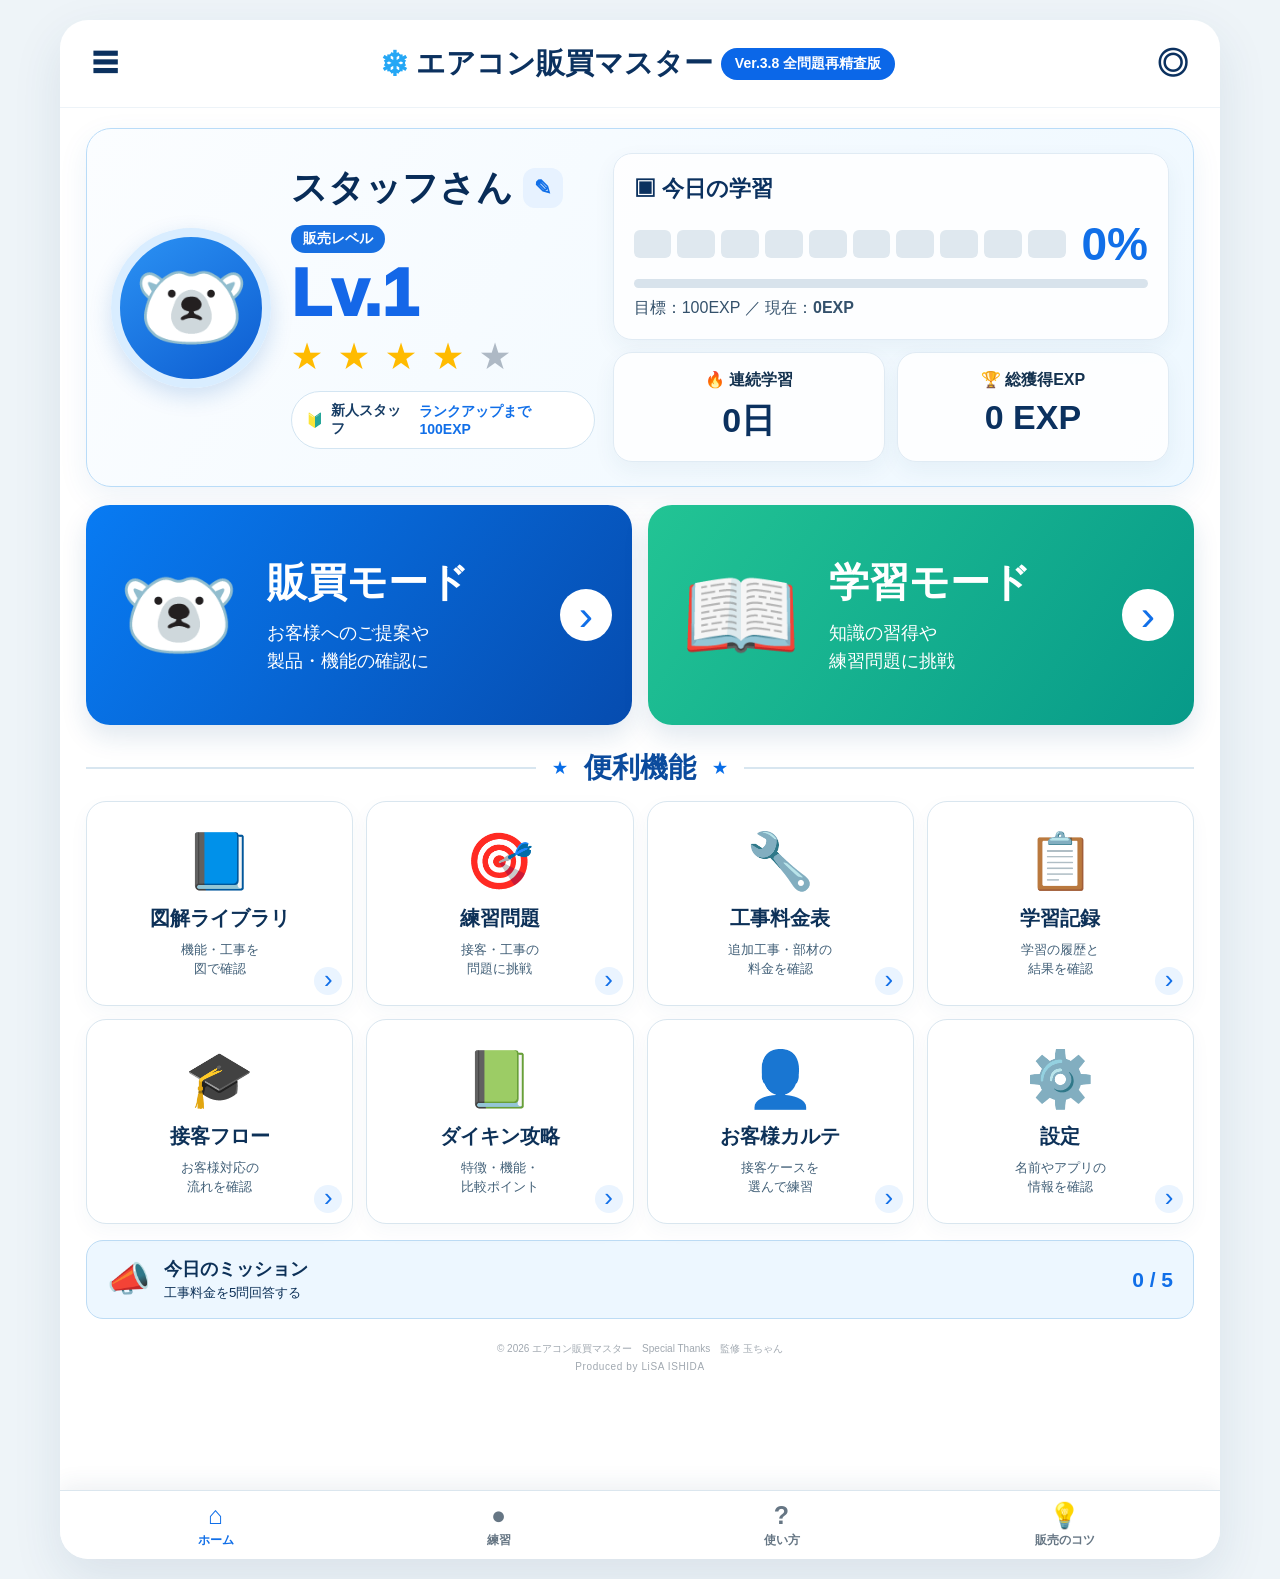
==== commit 5e332214: "Add files via upload" ====
--- a/index.html
+++ b/index.html
@@ -4,7 +4,7 @@
 <meta charset="utf-8">
 <meta name="viewport" content="width=device-width,initial-scale=1,viewport-fit=cover">
 <meta name="theme-color" content="#ffffff">
-<title>エアコン販買マスター Pro Ver.3.7 全問題精査版</title>
+<title>エアコン販買マスター Pro Ver.3.8 全問題再精査版</title>
 <link rel="apple-touch-icon" sizes="180x180" href="apple-touch-icon.png?v=3500">
 <link rel="icon" type="image/png" sizes="32x32" href="favicon-32.png?v=3500">
 <style>
@@ -374,7 +374,7 @@
     <div class="brand">
       <span class="brand-snow">❄</span>
       <span>エアコン販買マスター</span>
-      <small>Ver.3.7 全問題精査版</small>
+      <small>Ver.3.8 全問題再精査版</small>
     </div>
     <button class="icon-button status-button" onclick="openMission()" aria-label="今日の目標">◎</button>
   </header>
@@ -782,7 +782,7 @@
 </div>
 
 <script>
-const DATA={"practice":[{"id":"v17-001","level":"初級","category":"基礎・工事","q":"APFは何を表す数値ですか？","choices":["年間を通した省エネ性能","冷房能力","室外機の大きさ","配管の長さ"],"answer":0,"ex":"APFは通年エネルギー消費効率で、年間を通した省エネ性能の目安です。 買い替えでは、既存機の取り外し・配管・電源・設置状況を確認します。"},{"id":"v17-002","level":"初級","category":"基礎・工事","q":"2.2kWは一般に何畳用の目安ですか？","choices":["6畳","8畳","10畳","14畳"],"answer":0,"ex":"2.2kWは一般に主として6畳用の目安です。 買い替えでは、既存機の取り外し・配管・電源・設置状況を確認します。"},{"id":"v17-003","level":"初級","category":"基礎・工事","q":"2.5kWは一般に何畳用の目安ですか？","choices":["8畳","6畳","10畳","14畳"],"answer":0,"ex":"2.5kWは一般に主として8畳用の目安です。 買い替えでは、既存機の取り外し・配管・電源・設置状況を確認します。"},{"id":"v17-004","level":"初級","category":"基礎・工事","q":"2.8kWは一般に何畳用の目安ですか？","choices":["10畳","6畳","8畳","18畳"],"answer":0,"ex":"2.8kWは一般に主として10畳用の目安です。 買い替えでは、既存機の取り外し・配管・電源・設置状況を確認します。"},{"id":"v17-005","level":"初級","category":"基礎・工事","q":"4.0kWは一般に何畳用の目安ですか？","choices":["14畳","10畳","18畳","23畳"],"answer":0,"ex":"4.0kWは一般に主として14畳用の目安です。 買い替えでは、既存機の取り外し・配管・電源・設置状況を確認します。"},{"id":"v17-006","level":"初級","category":"基礎・工事","q":"室内機の結露水を屋外へ流す部材は？","choices":["ドレンホース","冷媒管","VVFケーブル","アース線"],"answer":0,"ex":"ドレンホースが結露水を屋外へ排出します。 買い替えでは、既存機の取り外し・配管・電源・設置状況を確認します。"},{"id":"v17-007","level":"初級","category":"基礎・工事","q":"冷媒配管の役割は？","choices":["室内機と室外機の間で冷媒を循環させる","結露水を排出する","電源を供給する","室外機を固定する"],"answer":0,"ex":"冷媒配管は室内機と室外機の間で冷媒を循環させます。 買い替えでは、既存機の取り外し・配管・電源・設置状況を確認します。"},{"id":"v17-008","level":"初級","category":"基礎・工事","q":"専用回路とは？","choices":["エアコンに使う電気回路","他のコンセントと共用する回路","他室エアコンと共用する回路","屋外専用回路"],"answer":0,"ex":"エアコンだけに使用する専用の回路です。 買い替えでは、既存機の取り外し・配管・電源・設置状況を確認します。"},{"id":"v17-009","level":"初級","category":"基礎・工事","q":"アースの主な目的は？","choices":["漏電時の感電リスクを抑える","冷房能力を上げる","運転音を下げる","運転効率を上げる"],"answer":0,"ex":"漏電時に電気を逃がし、感電リスクを抑えます。 買い替えでは、既存機の取り外し・配管・電源・設置状況を確認します。"},{"id":"v17-010","level":"初級","category":"基礎・工事","q":"室外機を地面やベランダへ通常設置する方法は？","choices":["平地置き","壁面置き","天吊り","屋根置き"],"answer":0,"ex":"地面やベランダへの通常設置は平地置きです。 買い替えでは、既存機の取り外し・配管・電源・設置状況を確認します。"},{"id":"v17-011","level":"初級","category":"基礎・工事","q":"配管を保護し見た目を整える部材は？","choices":["化粧カバー","配管接続部材","連絡電線","ドレンホース"],"answer":0,"ex":"配管化粧カバーは配管を保護し外観も整えます。 買い替えでは、既存機の取り外し・配管・電源・設置状況を確認します。"},{"id":"v17-012","level":"初級","category":"基礎・工事","q":"隠ぺい配管とは？","choices":["壁や天井内部を通る配管","窓から垂らす配管","室外機上の配管","排水専用配管"],"answer":0,"ex":"壁や天井内部に通された配管です。 買い替えでは、既存機の取り外し・配管・電源・設置状況を確認します。"},{"id":"v17-013","level":"初級","category":"基礎・工事","q":"買い替え相談の最初のヒアリングとして、優先度が低いものは？","choices":["希望するメーカーや機能を確認する","室外機の取付方法や電源など設置環境を確認する","畳数に加え、日当たりや吹き抜けなど部屋条件を確認する","リモコンの使いやすさを詳しく比較する"],"answer":3,"ex":"リモコンの操作性も大切ですが、最初は希望条件・部屋条件・設置環境を整理します。操作性を重視する場合は、候補を絞った後に実機で確認します。"},{"id":"v17-014","level":"初級","category":"基礎・工事","q":"新規穴あけ時に確認したい建物情報は？","choices":["着工年月日","室内機の設置高さ","希望するエアコンメーカー","希望する室内機サイズ"],"answer":0,"ex":"石綿事前調査の判断に着工年月日が重要です。 新規設置では、専用回路・穴あけ・室外機置場を特に確認します。"},{"id":"v17-018","level":"初級","category":"基礎・工事","q":"100V機から200V機への変更で確認するものは？","choices":["電圧切替とコンセント形状","ドレンホースの色","リモコンの設定","室内機の設置高さ"],"answer":0,"ex":"分電盤側の電圧と対応コンセントを確認します。 買い替えでは、既存機の取り外し・配管・電源・設置状況を確認します。"},{"id":"v17-019","level":"初級","category":"基礎・工事","q":"工事条件や機種選びの判断材料として、写真で確認しても参考になりにくいものは？","choices":["室内機周辺とコンセントの位置関係","室外機置場と周囲の放熱スペース","配管穴と配管経路が分かる設置面","リモコン画面に表示された設定温度"],"answer":3,"ex":"設定温度は使い方の聞き取りには役立ちますが、設置可否や追加工事の判断材料としては優先度が低い情報です。室内機周辺・電源・室外機置場・配管経路が分かる写真を確認します。"},{"id":"v17-020","level":"初級","category":"基礎・工事","q":"配管カバー希望を確認するタイミングは？","choices":["工事受付時","工事完了後","配送後","修理受付時"],"answer":0,"ex":"受付時に室内外、色、経路を確認します。 買い替えでは、既存機の取り外し・配管・電源・設置状況を確認します。"},{"id":"v17-024","level":"初級","category":"電気","q":"築年数の経った戸建てでエアコンを1台新規増設する相談。30A契約と分かった時、最初の対応として最も適切なのは？","choices":["希望機種の電圧と専用回路の有無、分電盤、同時使用家電を確認する","契約容量を40Aへ変更してから、希望機種と設置場所を確認する","100V機を候補に絞り、室外機置場と配管経路を確認する","現在使用中の家電を減らせるか確認し、標準工事で受付する"],"answer":0,"ex":"契約容量だけでは設置可否を断定できません。新規増設では、希望機種の電圧、専用回路、分電盤、配線方式、同時使用家電を確認して判断します。"},{"id":"v17-028","level":"初級","category":"電気","q":"専用回路増設で確認することは？","choices":["分電盤から設置場所までの経路","室内機サイズ","配管カバーの色","アース端子"],"answer":0,"ex":"配線経路や分電盤の空きなどを確認します。 新規設置では、専用回路・穴あけ・室外機置場などを確認します。","scenarioType":"new"},{"id":"v17-030","level":"初級","category":"電気","q":"電源プラグ形状が合わない場合、確認・案内として優先度が低いものは？","choices":["既設コンセントの形状と電圧を確認する","専用回路と分電盤側の電圧を確認する","電圧切替やコンセント交換の要否を案内する","市販の変換プラグで対応できるかを先に確認する"],"answer":3,"ex":"プラグ形状が合わない場合は、変換プラグで済ませず、既設電源・専用回路・分電盤側の電圧を確認し、必要な電気工事を案内します。"},{"id":"v17-031","level":"初級","category":"工事料金","q":"2.2～3.6kWの標準工事の料金はいくらですか？","choices":["19,250円","20,350円","21,450円","23,650円"],"answer":1,"ex":"2.2～3.6kWの標準工事は税込20,350円です。 新規設置では、専用回路・穴あけ・室外機置場を特に確認します。"},{"id":"v17-032","level":"初級","category":"工事料金","q":"4.0～5.6kWの標準工事の料金はいくらですか？","choices":["23,650円","24,750円","25,850円","28,050円"],"answer":1,"ex":"4.0～5.6kWの標準工事は税込24,750円です。 買い替えでは、既存機の取り外し・配管・電源・設置状況を確認します。"},{"id":"v17-033","level":"初級","category":"工事料金","q":"6.3kW以上の標準工事の料金はいくらですか？","choices":["26,950円","28,050円","29,150円","31,350円"],"answer":1,"ex":"6.3kW以上の標準工事は税込28,050円です。 買い替えでは、既存機の取り外し・配管・電源・設置状況を確認します。"},{"id":"v17-034","level":"初級","category":"工事料金","q":"内機2階・外機1階の料金はいくらですか？","choices":["18,700円","19,800円","20,900円","23,100円"],"answer":1,"ex":"内機2階・外機1階は税込19,800円です。 買い替えでは、既存機の取り外し・配管・電源・設置状況を確認します。"},{"id":"v17-035","level":"初級","category":"工事料金","q":"内機3階・外機1階の料金はいくらですか？","choices":["35,200円","36,300円","37,400円","39,600円"],"answer":1,"ex":"内機3階・外機1階は税込36,300円です。 買い替えでは、既存機の取り外し・配管・電源・設置状況を確認します。"},{"id":"v17-036","level":"初級","category":"工事料金","q":"隠ぺい配管の料金はいくらですか？","choices":["7,700円","8,800円","9,900円","12,100円"],"answer":1,"ex":"隠ぺい配管は税込8,800円です。 新規設置では、専用回路・穴あけ・室外機置場を特に確認します。"},{"id":"v17-037","level":"初級","category":"工事料金","q":"ソフトドレン取付の料金はいくらですか？","choices":["6,600円","7,700円","8,800円","11,000円"],"answer":1,"ex":"ソフトドレン取付は税込7,700円です。 新規設置では、専用回路・穴あけ・室外機置場を特に確認します。"},{"id":"v17-038","level":"初級","category":"工事料金","q":"屋内壁貫通の料金はいくらですか？","choices":["5,500円","6,600円","7,700円","9,900円"],"answer":1,"ex":"屋内壁貫通は税込6,600円です。 新規設置では、専用回路・穴あけ・室外機置場を特に確認します。"},{"id":"v17-039","level":"初級","category":"工事料金","q":"立ち上げ工事（配管4m）の料金はいくらですか？","choices":["8,800円","9,900円","11,000円","13,200円"],"answer":1,"ex":"立ち上げ工事（配管4m）は税込9,900円です。 買い替えでは、既存機の取り外し・配管・電源・設置状況を確認します。"},{"id":"v17-041","level":"初級","category":"メーカー","q":"ストリーマを比較軸にしやすいメーカーは？","choices":["ダイキン","日立","三菱電機","SHARP"],"answer":0,"ex":"ストリーマはダイキンの代表的な空気・清潔技術です。 買い替えでは、既存機の取り外し・配管・電源・設置状況を確認します。"},{"id":"v17-042","level":"初級","category":"メーカー","q":"空調専業メーカーとしての安心感を重視するお客様に比較候補として提案しやすいのは？","choices":["ダイキン","東芝","日立","SHARP"],"answer":0,"ex":"ダイキンは空調専業メーカーとして比較候補にしやすいメーカーです。 新規設置では、専用回路・穴あけ・室外機置場を特に確認します。"},{"id":"v17-043","level":"初級","category":"メーカー","q":"凍結洗浄を比較軸にしやすいメーカーは？","choices":["日立","ダイキン","三菱電機","東芝"],"answer":0,"ex":"凍結洗浄は日立の代表的な清潔機能です。 買い替えでは、既存機の取り外し・配管・電源・設置状況を確認します。"},{"id":"v17-044","level":"初級","category":"メーカー","q":"熱交換器やファンの清潔機能を重視するお客様に比較候補として提案しやすいのは？","choices":["日立","SHARP","三菱電機","東芝"],"answer":0,"ex":"日立は内部清潔機能を比較軸にしやすいメーカーです。 買い替えでは、既存機の取り外し・配管・電源・設置状況を確認します。"},{"id":"v17-045","level":"初級","category":"メーカー","q":"ムーブアイ系センサーを比較軸にしやすいメーカーは？","choices":["三菱電機","ダイキン","日立","東芝"],"answer":0,"ex":"ムーブアイは三菱電機の代表的なセンサー技術です。 新規設置では、専用回路・穴あけ・室外機置場を特に確認します。"},{"id":"v17-046","level":"初級","category":"メーカー","q":"家族の暑がり・寒がりの差へ気流提案しやすいメーカーは？","choices":["三菱電機","日立","SHARP","東芝"],"answer":0,"ex":"三菱電機はセンサーと気流制御を比較軸にしやすいメーカーです。 新規設置では、専用回路・穴あけ・室外機置場を特に確認します。"},{"id":"v17-047","level":"初級","category":"メーカー","q":"熱交換器加熱除菌を比較軸にしやすいメーカーは？","choices":["ゼネラル","日立","ダイキン","SHARP"],"answer":0,"ex":"ゼネラルは熱交換器加熱除菌を代表的な清潔機能として展開しています。 買い替えでは、既存機の取り外し・配管・電源・設置状況を確認します。"},{"id":"v17-048","level":"初級","category":"メーカー","q":"室内機の設置スペースが限られるお客様。室内機の設置性を比較候補にしやすいメーカーは？","choices":["ゼネラル","三菱電機","日立","東芝"],"answer":0,"ex":"ゼネラルには高さや幅を抑えたコンパクト室内機の対象機種があります。メーカー名だけで断定せず、型番ごとの室内機寸法と必要据付スペースを確認します。"},{"id":"v17-049","level":"初級","category":"メーカー","q":"プラズマ空清を比較軸にしやすいメーカーは？","choices":["東芝","SHARP","日立","三菱電機"],"answer":0,"ex":"東芝はプラズマ空清を代表的な空気清浄機能として展開しています。 買い替えでは、既存機の取り外し・配管・電源・設置状況を確認します。"},{"id":"v17-050","level":"初級","category":"メーカー","q":"風を感じにくい無風感空調を比較軸にしやすいメーカーは？","choices":["東芝","ダイキン","日立","SHARP"],"answer":0,"ex":"東芝は無風感空調を特徴として展開しています。搭載機種を確認します。 買い替えでは、既存機の取り外し・配管・電源・設置状況を確認します。"},{"id":"v17-051","level":"初級","category":"メーカー","q":"プラズマクラスターを比較軸にしやすいメーカーは？","choices":["SHARP","東芝","ダイキン","日立"],"answer":0,"ex":"プラズマクラスターはSHARPの代表的な空気ケア技術です。 買い替えでは、既存機の取り外し・配管・電源・設置状況を確認します。"},{"id":"v17-052","level":"初級","category":"メーカー","q":"空気環境やニオイ対策を重視するお客様に比較候補として提案しやすいのは？","choices":["SHARP","三菱電機","日立","ゼネラル"],"answer":0,"ex":"SHARPはプラズマクラスターを軸に空気ケアを説明しやすいメーカーです。 新規設置では、専用回路・穴あけ・室外機置場を特に確認します。"},{"id":"v17-053","level":"初級","category":"接客","q":"最初に畳数だけ聞けば十分ですか？","choices":["十分ではない","十分","新築なら十分","寝室なら十分"],"answer":0,"ex":"畳数に加えて設置条件、電源、室外機位置、要望などを確認します。 買い替えでは、既存機の取り外し・配管・電源・設置状況を確認します。"},{"id":"v17-054","level":"初級","category":"接客","q":"『一番売れているからおすすめ』だけの説明は適切ですか？","choices":["適切ではない","適切","価格が高ければ適切","上位機なら適切"],"answer":0,"ex":"お客様の要望に合う理由を説明する必要があります。 新規設置では、専用回路・穴あけ・室外機置場を特に確認します。"},{"id":"v17-055","level":"初級","category":"接客","q":"価格重視のお客様への提案・ヒアリングとして、不適切な対応は？","choices":["最安機種に加え、施策を含めて価格メリットのある機種も紹介する","希望機能を確認し、お手入れ頻度や自動清掃機能の違いを説明する","候補が決まっていても、設置寸法や工事条件を確認する","最安機種と次に安い機種に絞り、予算を超える提案は行わない"],"answer":3,"ex":"価格重視でも、価格だけで候補を狭めるのは適切ではありません。必要機能や設置条件を確認し、対象条件を確認した上で無金利分割や価格保証券なども案内し、総合的に比較します。"},{"id":"v17-057","level":"初級","category":"接客","q":"掃除が苦手なお客様へ確認したいことは？","choices":["どこまで自動お手入れを求めるか","壁紙の色","家族の血液型","運転モード"],"answer":0,"ex":"フィルター、熱交換器、ファンなど、重視する清潔機能を確認します。 買い替えでは、既存機の取り外し・配管・電源・設置状況を確認します。"},{"id":"v17-058","level":"初級","category":"接客","q":"直接風が苦手なお客様への提案候補として、比較上もっとも優先度が低いものは？","choices":["東芝DXシリーズ","三菱電機Rシリーズ","SHARP Vシリーズ","日立Gシリーズ"],"answer":3,"ex":"東芝DXは無風感空調、三菱Rはセンサーによる気流制御、SHARP Vは寒くなりにくい除湿を比較軸にできます。日立Gも機能確認は必要ですが、今回の悩みへの直接的な比較軸はほかの候補より弱いため優先度が下がります。"},{"id":"v17-059","level":"初級","category":"接客","q":"メーカー提案前に必要なのは？","choices":["お客様の優先順位を整理する","売れ筋を優先して確認する","価格見る","メーカーを先に決める"],"answer":0,"ex":"要望の優先順位を整理してから比較候補を選びます。 新規設置では、専用回路・穴あけ・室外機置場を特に確認します。"},{"id":"v17-060","level":"初級","category":"接客","q":"複数メーカーが候補になる時の案内は？","choices":["違いと理由を比較して説明する","一社に絞って案内する","価格で決める","説明を省く"],"answer":0,"ex":"複数候補の違いをお客様の要望に沿って説明します。 買い替えでは、既存機の取り外し・配管・電源・設置状況を確認します。"},{"id":"v17-062","level":"中級","category":"工事判断","q":"室内機3階・室外機1階で追加確認する内容は？","choices":["安全なハシゴ設置場所と配管経路","室内機の設置高さ","リモコンの操作性","カタログ厚さ"],"answer":0,"ex":"高所作業の安全条件と配管経路を確認します。 新規設置では、専用回路・穴あけ・室外機置場を特に確認します。"},{"id":"v17-068","level":"中級","category":"工事判断","q":"配管が標準長を超えるか判断できない場合、配管延長の案内として最も適切なものは？","choices":["一度帰宅して設置環境を確認してもらい、配管長が確定するまで成約を控える","標準工事条件だけを説明し、配管延長については工事当日に案内する","室内機と室外機が同一階なら標準長に収まるものとして案内する","可能な範囲で設置環境を聞き取り、延長が発生する場合の1m当たり料金を事前説明する"],"answer":3,"ex":"判断できない場合でも、可能な限り経路や位置関係を聞き取り、配管延長の可能性と単価を事前に説明します。同一階でも横引きなどで標準長を超える場合があります。"},{"id":"v17-070","level":"中級","category":"工事判断","q":"安全にハシゴを掛ける場所がない現場で、対応として不適切なものは？","choices":["設置場所周辺の写真を確認する","現地確認で施工方法と可否を判断する","室外機位置や配管経路の変更案を検討する","通常の高所作業料金で施工できると受付時に確定する"],"answer":3,"ex":"写真確認や現地確認、設置位置の変更検討は有効です。安全な作業条件が確認できない段階で、施工可否や料金を確定してはいけません。"},{"id":"v17-072","level":"中級","category":"工事判断","q":"室外機周辺が狭い場合に確認することは？","choices":["吸排気スペースと点検スペース","室内機サイズ","リモコンの設定","室外機の設置台"],"answer":0,"ex":"能力維持と点検のため必要な空間を確認します。 買い替えでは、既存機の取り外し・配管・電源・設置状況を確認します。"},{"id":"v17-078","level":"中級","category":"工事判断","q":"複数台同日工事で確認することは？","choices":["各部屋の設置条件と作業時間・搬入条件","一台確認","商品色","希望する室内機サイズ"],"answer":0,"ex":"各台ごとに設置条件を確認します。 買い替えでは、既存機の取り外し・配管・電源・設置状況を確認します。"},{"id":"v17-095","level":"中級","category":"電気","q":"単相3線式かどうかを確認する理由は？","choices":["200V回路を取り出せる設備か判断するため","冷房能力を上げるため","室外機を小さくするため","配管を短くするため"],"answer":0,"ex":"200V回路の可否判断に関係します。 新規設置では、専用回路・穴あけ・室外機置場などを確認します。","scenarioType":"new"},{"id":"v17-097","level":"中級","category":"電気","q":"同じ畳数の100V機と200V機を比較する際、確認項目として優先度が低いものは？","choices":["冷暖房能力と立ち上がり","期間消費電力量と使用時間","専用回路・電圧・コンセント形状","リモコンのボタン配置"],"answer":3,"ex":"操作性も確認事項ですが、100V・200V比較では能力、省エネ性、電源工事条件を優先して確認します。"},{"id":"v17-099","level":"上級","category":"電気","q":"10年以上使用しているエアコンが、運転中にブレーカーが落ちるという相談。対応として適さないものは？","choices":["本体故障が原因と考えられる内容のため、使用年数を踏まえて買い替えを案内する","症状が始まった時期と、ブレーカーが落ちるまでの運転時間を聞き取る","契約容量や他家電の同時使用状況、専用回路の状態を確認する","本体故障の可能性も考え、必要に応じて点検や修理を案内する"],"answer":0,"ex":"使用年数が10年を超えていても、契約容量・同時使用家電・回路・分電盤・本体故障など複数の原因が考えられます。年数だけで故障と断定せず、原因を確認してから修理・買い替えを提案します。"},{"id":"v17-100","level":"中級","category":"電気","q":"専用回路の増設案内・概算料金の説明で、優先度が低い情報は？","choices":["専用回路の配線経路","分電盤の空き状況","室内機と分電盤の位置関係","室内機と室外機の位置関係"],"answer":3,"ex":"室外機の位置もエアコン工事全体では重要ですが、専用回路増設の概算には、分電盤・室内機位置・配線経路を優先して確認します。","scenarioType":"new"},{"id":"v17-102","level":"上級","category":"電気","q":"新規設置で専用回路がない場合の確認・説明として、不適当なものは？","choices":["分電盤の空き状況と配線経路を確認した上で概算料金を案内する","現在のエアコン設置台数と契約容量を確認してから商品提案を進める","配管穴の穴あけ料金と、専用回路工事で壁貫通が必要な場合の料金を分けて説明する","取付後にブレーカーが落ちた場合は契約容量を増やせばよいと事前了承を得る"],"answer":3,"ex":"契約方式や分電盤・配線状況によっては、簡単に契約容量を増やせない場合があります。取付後の対応を前提にせず、設置前に電気設備全体を確認します。"},{"id":"v17-103","level":"中級","category":"メーカー提案","q":"花粉やニオイを重視し、ストリーマにも関心があるお客様。第一候補は？","choices":["ダイキン","三菱電機","日立","ゼネラル"],"answer":0,"ex":"ダイキンを第一候補にし、搭載機種と他社空気機能も比較します。 買い替えでは、既存機の取り外し・配管・電源・設置状況を確認します。"},{"id":"v17-104","level":"中級","category":"メーカー提案","q":"内部の熱交換器やファンの清潔性を最優先するお客様。第一候補は？","choices":["日立","SHARP","三菱電機","東芝"],"answer":0,"ex":"日立を第一候補にし、凍結洗浄など対象機種の清潔機能を確認します。 買い替えでは、既存機の取り外し・配管・電源・設置状況を確認します。"},{"id":"v17-105","level":"中級","category":"メーカー提案","q":"家族の暑がり・寒がりの差が大きく、気流制御重視。第一候補は？","choices":["三菱電機","日立","東芝","SHARP"],"answer":0,"ex":"三菱電機を第一候補にし、ムーブアイ系機能の搭載状況を確認します。 買い替えでは、既存機の取り外し・配管・電源・設置状況を確認します。"},{"id":"v17-106","level":"中級","category":"メーカー提案","q":"熱交換器の加熱除菌と設置性を比較したいお客様。第一候補は？","choices":["ゼネラル","ダイキン","日立","SHARP"],"answer":0,"ex":"ゼネラルを第一候補にし、対象機種の搭載機能と寸法を確認します。 買い替えでは、既存機の取り外し・配管・電源・設置状況を確認します。"},{"id":"v17-107","level":"中級","category":"メーカー提案","q":"風を感じにくい冷房と空気清浄を重視するお客様。第一候補は？","choices":["東芝","三菱電機","日立","ゼネラル"],"answer":0,"ex":"東芝を第一候補にし、無風感空調・プラズマ空清の搭載機種を確認します。 買い替えでは、既存機の取り外し・配管・電源・設置状況を確認します。"},{"id":"v17-108","level":"中級","category":"メーカー提案","q":"プラズマクラスターによる空気ケアを希望するお客様。第一候補は？","choices":["SHARP","東芝","ダイキン","日立"],"answer":0,"ex":"SHARPを第一候補にし、対象機種の機能を確認します。 買い替えでは、既存機の取り外し・配管・電源・設置状況を確認します。"},{"id":"v17-110","level":"中級","category":"メーカー提案","q":"空気清浄を重視し、メーカー指定のないお客様へ提案する機種として最も適切なのは？","choices":["プラズマ空清搭載の東芝Mシリーズ","カビバスター搭載の 日立Gシリーズ","加熱除菌搭載のゼネラルWシリーズ","ストリーマ搭載のダイキンEシリーズ"],"answer":3,"ex":"この設問では、空気清浄機能を搭載するダイキンEシリーズが最も適切です。内部清潔機能と空気清浄機能は別なので、対象機種の搭載機能を確認して提案します。"},{"id":"v17-111","level":"中級","category":"メーカー提案","q":"お手入れ重視でメーカー指定なし。適切な提案は？","choices":["日立・ゼネラルなど清潔機能を対象機種で比較","日立が正解と断定","メーカー名で決める","掃除機能を確認しない"],"answer":0,"ex":"清潔機能の対象部位と自動化範囲を比較します。 新規設置では、専用回路・穴あけ・室外機置場を特に確認します。"},{"id":"v17-112","level":"中級","category":"メーカー提案","q":"価格重視のお客様へのコンサルとして、不適切な対応は？","choices":["特価機種や本体・工事施策を含め、総額で比較する","対象条件を確認し、無金利分割による月々の負担も案内する","価格保証券の条件を説明し、購入後の価格不安にも対応する","予算を超える候補は説明せず、最安機種だけで決定する"],"answer":3,"ex":"価格重視でも、必要機能や設置条件を確認した上で選択肢を示します。無金利分割や価格保証券は、対象条件・実施状況を確認して案内します。"},{"id":"v17-113","level":"中級","category":"メーカー提案","q":"高齢者宅で操作の分かりやすさを重視。適切な提案方法は？","choices":["実機のリモコンや表示を複数メーカーで比較","メーカーで断定","上位機案内","機能数が多いほど良いと説明"],"answer":0,"ex":"操作性は実機やリモコンで確認します。 買い替えでは、既存機の取り外し・配管・電源・設置状況を確認します。"},{"id":"v17-114","level":"中級","category":"メーカー提案","q":"メーカー提案で最も避けるべき説明は？","choices":["メーカー名で全機能を断定する","希望機能の搭載機種を確認する","複数候補を比較する","設置条件も確認する"],"answer":0,"ex":"機能は機種により異なるためメーカー名だけで断定しません。 買い替えでは、既存機の取り外し・配管・電源・設置状況を確認します。"},{"id":"v17-116","level":"中級","category":"接客","q":"「空気をきれいにしたい」と言われた時、追加ヒアリングとして優先度が低いものは？","choices":["花粉・ニオイ・ホコリ・PM2.5のうち、特に何が気になるか","ペットや喫煙など、ニオイや汚れの発生要因があるか","空気清浄機を併用しているか、現在の対策で不足を感じる点は何か","冷暖房時の設定温度を何度にすることが多いか"],"answer":3,"ex":"設定温度も使い方の確認には役立ちますが、空気ケア提案では、対象物・発生要因・現在の対策を先に具体化します。"},{"id":"v17-117","level":"中級","category":"接客","q":"「風が苦手」と言われた時、追加ヒアリングとして優先度が低いものは？","choices":["直接風が身体に当たることが苦手か","除湿運転時の冷えすぎが気になるか","部屋の温度ムラや家族の体感差が気になるか","暖房運転を開始してから設定温度へ達するまでの時間を重視するか"],"answer":3,"ex":"暖房の立ち上がりも商品比較では重要ですが、「風が苦手」という悩みを具体化する最初の聞き取りとしては、直接風・冷えすぎ・温度ムラの確認を優先します。"},{"id":"v17-118","level":"中級","category":"接客","q":"追加料金トラブルを減らす対応として、不適切なものは？","choices":["標準工事内容を説明し、追加料金が発生する条件を分けて概算案内する","設置場所の写真を確認し、不足があれば帰宅後の追加確認を依頼する","コンサルナビや工事コード表を確認しながら追加料金を説明する","追加料金が掛からない条件を中心に説明し、その条件に当てはまる前提で案内する"],"answer":3,"ex":"追加料金が掛からない条件だけを前提にすると、申告との差異や現地条件でトラブルになりやすくなります。標準工事と追加条件を切り分け、未確認部分は概算として説明します。"},{"id":"v17-119","level":"中級","category":"接客","q":"比較候補が2社ある時のクロージングは？","choices":["お客様の最優先条件に戻って違いを整理","売れ筋で決める","価格で決める","一方を悪く言う"],"answer":0,"ex":"最優先条件に沿って違いを整理します。 買い替えでは、既存機の取り外し・配管・電源・設置状況を確認します。"},{"id":"v17-120","level":"中級","category":"接客","q":"『おすすめはどれ？』と聞かれた時の最初の返答は？","choices":["何を一番重視するか確認する","一番高い機種を勧める","一番売れている機種を断定","メーカーを決めつける"],"answer":0,"ex":"重視点を確認して候補を絞ります。 買い替えでは、既存機の取り外し・配管・電源・設置状況を確認します。"},{"id":"v17-124","level":"上級","category":"総合工事","q":"屋根置き室外機の買い替えで、配管延長と高所作業の可能性があります。店頭案内として不適切なものは？","choices":["既存架台の状態・再利用可否・搬出入経路を確認し、現地判断で金額が変わる可能性を説明する","設置写真やおおよその寸法を確認し、配管延長と高所作業の料金を分けて概算案内する","同じ場所・同じ能力帯なら既存架台は再利用できると考え、標準工事と配管延長だけで総額を案内する","店頭で判断しきれない条件は、現地調査後に施工可否と追加料金を確定すると説明する"],"answer":2,"ex":"同じ場所・同じ能力帯でも、既存架台の劣化、寸法、固定状態や安全な作業条件によって再利用できない場合があります。屋根置きでは、架台・搬出入経路・作業スペース・配管長を確認し、未確定部分は現地調査後に確定すると案内します。"},{"id":"v17-127","level":"上級","category":"総合工事","q":"室外機2段置きで、上段と下段に能力の異なる機種を設置する際、確認として不適当なものは？","choices":["架台の対応能力区分と耐荷重を確認する","上下の室外機寸法と吸排気・点検スペースを確認する","搬入経路と据付時の安全な作業スペースを確認する","上下の室内機で同じリモコンが使用できるか確認する"],"answer":3,"ex":"2段置きでは、架台適合・重量・寸法・放熱・点検・搬入条件を確認します。室内機のリモコン共用可否は架台設置の判断材料ではありません。"},{"id":"v17-132","level":"上級","category":"総合工事","q":"室外機を密閉気味のサービスバルコニーへ設置する際、確認項目として優先度が低いものは？","choices":["吸排気と放熱に必要なスペース","搬入・搬出経路と点検スペース","管理規約や室外機設置条件","室内機リモコンのボタン数"],"answer":3,"ex":"サービスバルコニーでは放熱、搬入・点検、管理規約を確認します。リモコンのボタン数は設置可否の判断には直接関係しません。"},{"id":"v17-134","level":"上級","category":"総合工事","q":"室内機3階・室外機1階で、道路側にハシゴを設置する相談。追加確認として優先度が低いものは？","choices":["道路使用や歩行者動線への影響を確認する","ハシゴ設置場所と作業員の安全確保方法を確認する","配管経路と必要長、高所作業条件を確認する","室内機のリモコンに無線LANボタンがあるか確認する"],"answer":3,"ex":"道路側の高所作業では、道路使用条件・歩行者への安全・ハシゴ設置・配管長を優先確認します。"},{"id":"v17-151","level":"上級","category":"メーカー総合","q":"犬2匹・花粉症・空気ケア重視のお客様。比較候補の組み合わせとして不適当なものは？","choices":["空気清浄機能を搭載したダイキン・東芝の対象機種を比較する","イオン放出系の空気ケアを搭載したSHARPなどの対象機種を比較する","ペット臭や花粉への対応内容を、各社の対象機種ごとに比較する","内部清潔機能を搭載していれば、空気清浄機能の有無は確認せず候補にする"],"answer":3,"ex":"内部清潔機能と、室内空気を対象とする空気清浄機能は同じではありません。対象物と搭載機能を機種ごとに確認します。"},{"id":"v17-152","level":"上級","category":"メーカー総合","q":"掃除が苦手で内部清潔を最優先。比較候補は？","choices":["日立・ゼネラル","SHARP","東芝","三菱電機"],"answer":0,"ex":"内部清潔機能を軸に日立やゼネラルを比較し、対象部位を確認します。 買い替えでは、既存機の取り外し・配管・電源・設置状況を確認します。"},{"id":"v17-153","level":"上級","category":"メーカー総合","q":"家族の体感差と直風対策を重視する場合、比較方法として不適当なものは？","choices":["人の位置や体感を見分けるセンサー気流を搭載した機種を比較する","直接風を避ける気流制御や無風感運転を搭載した機種を比較する","部屋の温度ムラを抑える気流制御の仕組みを対象機種で比較する","空気清浄機能の強さを基準に、家族の体感差への対応力を判断する"],"answer":3,"ex":"体感差と直風対策では、人感センサー・気流制御・温度ムラ対策を比較します。空気清浄機能だけでは判断できません。"},{"id":"v17-158","level":"上級","category":"メーカー総合","q":"在宅勤務・長時間運転・温度ムラが気になるお客様への提案として、最も適切なものは？","choices":["三菱電機Z・Rなどのセンサー気流を軸に、他社の気流制御も比較する","ダイキンのスイングコンプレッサーを気流制御機能として比較する","ゼネラルのハイドロフィリック熱交換器を温度ムラ対策として比較する","日立のウェーブファンを部屋の温度ムラ対策として比較する"],"answer":0,"ex":"温度ムラには、室内の人や温度を見分けるセンサー気流など、使用効果と機能が一致するものを比較します。スイングコンプレッサー、熱交換器の親水処理、ウェーブファンは別の目的の技術です。"},{"id":"v17-159","level":"上級","category":"メーカー総合","q":"部屋干し臭とPM2.5対策を重視する場合、比較方法として不適当なものは？","choices":["ニオイ対策と集じん・空気清浄機能を対象機種ごとに確認する","室内空気への作用と、エアコン内部の清潔機能を分けて比較する","フィルター方式やイオン・放電技術の対象物を確認して比較する","熱交換器の自動洗浄機能があれば、PM2.5対策も十分と判断する"],"answer":3,"ex":"内部洗浄機能はエアコン内部の清潔を保つ機能で、PM2.5への空気清浄性能とは別です。対象物と仕組みを確認します。"},{"id":"v17-160","level":"上級","category":"メーカー総合","q":"熱交換器清潔とコンパクト設置を同時に重視。第一候補は？","choices":["ゼネラル","SHARP","三菱電機","東芝"],"answer":0,"ex":"熱交換器加熱除菌と設置性を比較しやすいメーカーです。 買い替えでは、既存機の取り外し・配管・電源・設置状況を確認します。"},{"id":"v17-161","level":"上級","category":"メーカー総合","q":"油煙の多いLDKで内部汚れが心配。第一候補は？","choices":["日立","三菱電機","SHARP","東芝"],"answer":0,"ex":"日立の内部清潔機能を第一候補にし、対象機種を確認します。 買い替えでは、既存機の取り外し・配管・電源・設置状況を確認します。"},{"id":"v17-162","level":"上級","category":"メーカー総合","q":"冷風が苦手で空気清浄も欲しい。第一候補は？","choices":["東芝","日立","ゼネラル","三菱電機"],"answer":0,"ex":"無風感空調とプラズマ空清を軸に東芝を比較候補にします。 買い替えでは、既存機の取り外し・配管・電源・設置状況を確認します。"},{"id":"v17-163","level":"上級","category":"メーカー総合","q":"ニオイ対策を最重視しプラズマクラスターを希望。第一候補は？","choices":["SHARP","東芝","日立","三菱電機"],"answer":0,"ex":"希望機能が明確なのでSHARPを第一候補にします。 買い替えでは、既存機の取り外し・配管・電源・設置状況を確認します。"},{"id":"v17-164","level":"上級","category":"メーカー総合","q":"メーカーの専門性と空気ケアを重視。第一候補は？","choices":["ダイキン","日立","三菱電機","東芝"],"answer":0,"ex":"空調専業メーカーでストリーマを持つダイキンを比較候補にします。 新規設置では、専用回路・穴あけ・室外機置場を特に確認します。"},{"id":"v17-165","level":"上級","category":"メーカー総合","q":"メーカー比較で正しい説明は？","choices":["同じメーカーでも機種により搭載機能が違う","メーカー内は全機種同じ","上位機能は全機種搭載","シリーズ確認は不要"],"answer":0,"ex":"対象機種ごとに搭載機能を確認します。 新規設置では、専用回路・穴あけ・室外機置場を特に確認します。"},{"id":"v17-166","level":"上級","category":"メーカー総合","q":"お客様に合うメーカーが複数ある場合は？","choices":["優先順位ごとに候補理由を説明する","一社が正解と断定","メーカーランキング伝える","価格で決める"],"answer":0,"ex":"実際の接客では複数候補を比較します。 新規設置では、専用回路・穴あけ・室外機置場を特に確認します。"},{"id":"v17-167","level":"上級","category":"メーカー総合","q":"メーカーを勧める理由として不適切なのは？","choices":["店員が好きだから","要望に合う機能があるから","設置条件に合うから","予算に合うから"],"answer":0,"ex":"販売員個人の好みではなく、お客様の条件で提案します。 新規設置では、専用回路・穴あけ・室外機置場を特に確認します。"},{"id":"v17-170","level":"上級","category":"接客総合","q":"「掃除が楽で空気もきれいにしたい」という要望。最初の深掘りとして最も適切なのは？","choices":["手入れで困る場所と、花粉・においなど空気の悩みを分けて聞く","自動お掃除機能の有無と、フィルター清掃頻度を比較する","空気清浄機能の方式と、清潔機能の違いを説明する","予算とメーカー希望を確認し、候補機種を絞り込む"],"answer":0,"ex":"「掃除」と「空気の悩み」は別の課題なので、分けて確認すると必要機能を判断しやすくなります。"},{"id":"v17-171","level":"上級","category":"接客総合","q":"工事費込みの予算が厳しい場合、最も適切な進め方は？","choices":["必要な工事を先に確認し、残る予算で機能の優先順位を調整する","本体価格を抑えた候補を先に提示し、工事費は概算で案内する","省エネ性能の高い候補を比較し、長期的な電気代を説明する","在庫機種から候補を絞り、納期と総額を合わせて比較する"],"answer":0,"ex":"安全に必要な工事は省けないため、工事条件を確認したうえで本体機能を調整します。"},{"id":"v17-172","level":"上級","category":"接客総合","q":"お客様がメーカーを迷っている時、比較表の軸として最も適切なのは？","choices":["最優先の困りごと・使用時間・操作性・工事条件","清潔機能・省エネ性能・本体寸法・保証内容","気流機能・除湿方式・室外機寸法・納期","本体価格・年間電気代・在庫・メーカー特徴"],"answer":0,"ex":"比較軸は一般論ではなく、最初に聞いたお客様の優先順位を中心に組み立てます。"},{"id":"v17-173","level":"上級","category":"接客総合","q":"上位モデルを提案する理由として最も適切なのは？","choices":["使用時間と困りごとに対し、価格差に見合う機能があるため","省エネ性能が高く、長期使用で電気代差が期待できるため","清潔機能が多く、日常の手入れ負担を減らせるため","気流や除湿機能が充実し、快適性を高めやすいため"],"answer":0,"ex":"上位モデルは機能数ではなく、お客様の使い方に価格差が見合うかで提案します。"},{"id":"v17-175","level":"上級","category":"接客総合","q":"工事条件が未確定の段階で総額を案内する場合、説明として不適当なものは？","choices":["確認済みの範囲を概算で示し、未確認条件で変動する可能性を伝える","標準工事と想定される追加工事を分け、条件ごとの概算を示す","写真や聞き取りで確認できた内容と、現地判断になる内容を分けて説明する","過去の類似工事と同額になる前提で、確定総額として案内する"],"answer":3,"ex":"未確認条件がある段階では確定額と誤解されないよう、概算範囲・確認済み条件・変動要因を明確にします。"},{"id":"v17-176","level":"上級","category":"接客総合","q":"他メーカーの悪口で自社推奨を強める接客は？","choices":["不適切","適切","高額商品なら適切","競合時は適切"],"answer":0,"ex":"事実に基づく比較とお客様への適合理由を説明します。 買い替えでは、既存機の取り外し・配管・電源・設置状況を確認します。"},{"id":"v17-177","level":"上級","category":"接客総合","q":"提案後にお客様が迷っている時、最も適切なクロージングは？","choices":["最初に聞いた優先順位へ戻り、候補ごとの違いを整理する","価格差を再確認し、予算内で選びやすい候補を絞る","実機の操作性を確認し、使いやすさの違いを比較する","工事条件と納期を確認し、購入後の不安を整理する"],"answer":0,"ex":"迷いの原因を特定し、最初の優先順位に沿って比較を整理するのが基本です。"},{"id":"v17-178","level":"上級","category":"接客総合","q":"設置可否に不確定要素がある時、商品提案の進め方として最も適切なのは？","choices":["候補を仮選定し、施工可否の確認後に商品と総額を確定する","設置条件に余裕のある機種を中心に候補を絞り込む","現地確認を先に手配し、結果が出るまで商品比較を保留する","既存機と同等寸法の機種を選び、工事条件を後から確認する"],"answer":0,"ex":"商品比較は進めてもよいですが、施工可否が未確定のまま機種と総額を確定しません。"},{"id":"v17-180","level":"上級","category":"接客総合","q":"総合接客の最終確認として最も適切なのは？","choices":["商品・工事内容・総額・日程・注意事項をお客様と確認する","本体機能・保証内容・納期・支払い方法を確認する","設置場所・電源・配管経路・室外機置場を確認する","型番・能力・付属品・リモコン操作を確認する"],"answer":0,"ex":"購入後の行き違いを防ぐため、商品だけでなく工事・金額・日程まで一体で確認します。"},{"id":"v21-r001","level":"初級","category":"基礎・工事","q":"室外機の設置場所で最も重要な確認は？","choices":["吸排気スペースと点検スペース","本体の色","リモコンの操作性","室内機の幅"],"answer":0,"ex":"室外機は十分な吸排気スペースと、将来の点検スペースを確保することが大切です。 新規設置では、専用回路・穴あけ・室外機置場を特に確認します。"},{"id":"v21-r004","level":"中級","category":"工事判断","q":"室外機をサービスバルコニーへ設置する際、確認項目として優先度が低いものは？","choices":["放熱スペースと吸排気の確保","搬入経路と点検スペース","管理規約と設置可能範囲","室内機のリモコン操作音"],"answer":3,"ex":"サービスバルコニーでは放熱、搬入・点検、管理規約を優先して確認します。"},{"id":"v215-r001","level":"初級","category":"基礎・工事","q":"既存エアコンの取り外し条件を確認するうえで、優先度が低いものは？","choices":["室内機と室外機が設置されている階","室外機が平地・屋根・壁面などのどの方法で設置されているか","配管が露出配管か隠ぺい配管か","既存機のメーカーとシリーズ名"],"answer":3,"ex":"既存機のメーカーやシリーズも参考情報ですが、取り外し条件の判断では、設置階・室外機の設置方法・配管状況の確認を優先します。"},{"id":"v215-r002","level":"中級","category":"工事判断","q":"配管穴がない木造戸建てへの新規設置で、最初の確認として優先度が低いものは？","choices":["建物の着工時期や壁材など、穴あけに関わる建物情報","柱・筋交い・配線を避けられる穴あけ候補位置","専用回路の有無と室外機の設置候補場所","配管化粧カバーの色と仕上がりの希望"],"answer":3,"ex":"化粧カバーの希望も大切ですが、最初は穴あけ可否に関わる建物情報・穴位置・電源・室外機置場を優先して確認します。"},{"id":"v215-r005","level":"上級","category":"接客総合","q":"買い替えで既存の配管穴を再利用できるか判断できない場合、案内として不適切なものは？","choices":["新旧室内機の寸法と配管取出し位置を比較し、既存穴が使えない可能性も説明する","新規穴あけの可能性に備え、建物の構造や着工時期、石綿事前調査の対象可否を確認する","既存穴が使えない場合は、据付位置の調整や新規穴あけを現地確認後に検討すると案内する","同じ能力帯への買い替えなら既存穴を再利用できる可能性が高いとして、新規穴あけの説明は省く"],"answer":3,"ex":"同じ能力帯でも室内機の高さ・奥行き・配管取出し位置は機種ごとに異なります。既存穴の再利用を前提にせず、新規穴あけの可能性、建物条件、石綿事前調査の要否まで含めて説明します。"},{"id":"v2q004","level":"上級","category":"工事","q":"隠ぺい配管の買い替え案内として、不適当なものは？","choices":["配管径・状態・ドレン方式により、現地確認後の可否判断となる可能性を説明する","設置環境と了承内容によっては、露出配管への変更も選択肢として案内する","隠ぺい配管で施工する場合は、連絡線の長さなど施工条件に合う機種を確認する","現在がダイキン製なら再利用できる可能性が高いため、露出配管は考慮しない"],"answer":3,"ex":"同じメーカーを使用中でも、既存配管を再利用できるとは限りません。配管径・状態・ドレン・連絡線・施工条件を確認し、必要に応じて露出配管も検討します。"},{"id":"v2q005","level":"上級","category":"暖房","q":"寒冷時の暖房性能を比較する時の確認方法として、適さないものは？","choices":["低温時暖房能力が外気温2℃条件で示される数値であることを理解して比較する","定格暖房能力や暖房時消費電力も含めて運転特性を比較する","室外機の運転可能外気温範囲や寒冷地向け仕様を確認する","冷房時の最大能力を基準に寒冷時の暖房性能を判断する"],"answer":3,"ex":"低温時暖房能力は外気温2℃条件で示される数値です。定格暖房能力・消費電力・運転可能外気温範囲なども確認し、冷房時最大能力だけでは判断しません。"},{"id":"v27_q01","level":"初級","category":"聞き取り","q":"お客様が「冷えれば何でもいい」と回答。次の一言として最も適切なのは？","choices":["使う時間帯や暑さで困る場面教えてください","では一番安い機種をご案内します","畳数分かれば十分です","メーカーはどこでも同じです"],"answer":0,"ex":"要望が曖昧な時は、困る場面を具体化すると必要機能を絞れます。"},{"id":"v27_q04","level":"中級","category":"工事説明","q":"追加工事の可能性を説明する最も良いタイミングは？","choices":["本体提案と並行して、条件が分かった時点で説明する","成約後にまとめて説明する","工事当日に業者から説明してもらう","聞かれた時説明する"],"answer":0,"ex":"総額への不安を減らすため、条件が判明した時点で早めに説明します。"},{"id":"v27_q06","level":"上級","category":"提案判断","q":"電気代を重視しているが予算も厳しいお客様。最も適切な提案は？","choices":["使用時間を確認し、上位機との価格差を電気代差で回収できるか比較する","予算内の機種を絞り、省エネ性能と必要機能の差を比較する","年間電気代の目安を示し、本体価格との総額差を比較する","使用頻度の高い機能を整理し、不要な機能を外して候補を選ぶ"],"answer":0,"ex":"長時間使用か短時間使用かで、省エネ性能に払う価格差の価値が変わります。"},{"id":"v27_q08","level":"上級","category":"クロージング","q":"提案後、お客様が「少し考えます」と回答。最も適切な対応は？","choices":["迷っている点を一つ確認し、判断に必要な情報を補足する","候補機種の違いを一覧にして、比較材料を持ち帰ってもらう","工事条件と総額を再確認し、不明点が残っていないか聞く","購入時期を確認し、在庫や納期の変動だけ案内する"],"answer":0,"ex":"押し切らず、迷いの原因を確認して不足情報を補います。"},{"id":"qa-b01","level":"初級","category":"電気","q":"電源プラグの形状が合わない場合、最初の案内として優先度が低いものは？","choices":["既設コンセントの形状と電圧を確認する","希望機種の定格電圧を確認する","専用回路や分電盤側の状態を確認する","市販アダプターの使用可否から検討する"],"answer":3,"ex":"プラグ形状だけで対処せず、機器の定格電圧・専用回路・分電盤側を確認し、必要な電気工事を案内します。"},{"id":"qa-b02","level":"初級","category":"総合","q":"買い替え相談の最初の聞き取りとして、優先度が低いものは？","choices":["希望する機能や予算を確認する","部屋の広さや日当たりを確認する","既設機と室外機の設置状況を確認する","候補機種のリモコン操作を細かく比較する"],"answer":3,"ex":"操作性も大切ですが、最初は希望・部屋条件・設置環境を整理し、候補を絞った後に実機確認します。"},{"id":"qa-b03","level":"初級","category":"総合","q":"既設エアコンの取り外し費用を案内する際、最初に確認したい内容は？","choices":["室内機と室外機の設置階・取付方法","既設機のメーカーと購入店舗","希望する新機種の清潔機能","リモコンの保管場所と電池種類"],"answer":0,"ex":"取り外し条件は設置階や室外機の取付方法などで変わるため、設置状況を先に確認します。"},{"id":"qa-b04","level":"初級","category":"総合","q":"配管穴がない木造戸建てへの新規設置で、工事判断への優先度が低い情報は？","choices":["建物の着工時期と壁の材質","穴あけ候補位置と障害物の有無","専用回路と室外機置場","希望するリモコンホルダーの位置"],"answer":3,"ex":"新規穴あけでは建物情報、穴位置、電源、室外機置場が重要です。リモコンホルダー位置は工事可否判断の優先度が低い情報です。"},{"id":"qa-b05","level":"初級","category":"総合","q":"専用回路か不明なコンセントがある場合、最も適切な案内は？","choices":["分電盤との対応を確認してから判断する","コンセント形状が合えば使用できると案内する","他の家電を外せば使用できると案内する","契約容量だけで使用可否を判断する"],"answer":0,"ex":"コンセント写真や形状だけでは専用回路か判断できないため、分電盤との対応や配線状況を確認します。"},{"id":"qa-b06","level":"初級","category":"総合","q":"工事写真として、追加工事の判断に最も役立ちにくいものは？","choices":["室内機周辺とコンセントの位置関係","室外機置場と周囲のスペース","配管穴と配管経路が分かる写真","リモコンに表示された設定温度"],"answer":3,"ex":"設定温度は使い方の聞き取りには役立ちますが、設置可否や追加工事判断には直接つながりにくい情報です。"},{"id":"qa-b07","level":"初級","category":"総合","q":"価格を重視するお客様への応対として、不適切なものは？","choices":["最安候補と特価候補の違いを説明する","必要機能と工事条件を確認して候補を絞る","対象条件を確認して支払い方法も案内する","予算内の安い順だけで候補を確定する"],"answer":3,"ex":"価格を尊重しつつ、必要機能・工事条件・施策を含めて比較します。安い順だけで確定すると使用条件に合わない可能性があります。"},{"id":"qa-b08","level":"初級","category":"総合","q":"「空気をきれいにしたい」と言われた際、追加確認として優先度が低いものは？","choices":["花粉・ニオイ・ホコリなど何が気になるか","ペットや喫煙など発生要因があるか","空気清浄機を併用しているか","室外機の外装色に希望があるか"],"answer":3,"ex":"空気の悩みを具体化し、求める効果と現在の対策を確認します。室外機の色は空気ケア提案の優先事項ではありません。"},{"id":"qa-b09","level":"初級","category":"総合","q":"「風が苦手」と言われた際、追加確認として優先度が低いものは？","choices":["直接風が当たることが苦手か","温度ムラが気になるか","除湿時の冷えすぎが気になるか","室外機の外観デザインを重視するか"],"answer":3,"ex":"直風・温度ムラ・除湿時の冷えなど、具体的な不満を確認して気流や除湿機能を比較します。"},{"id":"qa-b10","level":"初級","category":"総合","q":"標準工事料金を説明する際、最も適切な案内は？","choices":["標準範囲と追加になる条件を分けて説明する","標準料金と過去の最高額をまとめて案内する","本体価格と標準工事だけを総額として案内する","追加項目は現場で説明すると案内する"],"answer":0,"ex":"標準範囲と追加条件を切り分け、店頭では概算であることを明確にします。"},{"id":"qa-m01","level":"中級","category":"総合","q":"追加料金トラブルを減らす対応として、不適切なものは？","choices":["標準工事と追加工事の条件を分けて概算説明する","設置写真を確認し、不足情報は帰宅後に確認してもらう","工事コード表を確認しながら該当しそうな項目を案内する","追加料金が掛からない条件だけを詳しく説明する"],"answer":3,"ex":"追加が発生しない条件だけでなく、発生し得る条件と概算を説明して認識を合わせます。"},{"id":"qa-m02","level":"中級","category":"総合","q":"配管延長が必要か判断できない場合の案内として、最も適切なものは？","choices":["聞き取れる設置環境を確認し、延長時の単価や概算を説明する","標準長で収まる前提で会計し、現地で精算する","同一階設置なら標準長で収まると案内する","判断できるまで商品提案を中断し、再来店を依頼する"],"answer":0,"ex":"判断できない場合でも可能な限りヒアリングし、配管延長が発生する条件と概算を説明します。"},{"id":"qa-m03","level":"中級","category":"総合","q":"専用回路増設の料金案内で、優先度が低い情報は？","choices":["分電盤の空き状況","分電盤から室内機までの配線経路","室内機と分電盤の位置関係","室内機と室外機の位置関係"],"answer":3,"ex":"専用回路は分電盤から室内機側電源までの配線が中心です。室外機位置はエアコン工事全体には必要ですが、専用回路見積の優先度は低めです。"},{"id":"qa-m04","level":"中級","category":"総合","q":"隠ぺい配管の入れ替え案内として、不適切なものは？","choices":["配管径・状態・ドレン方式により現地確認になると説明する","設置条件と了承状況により露出配管も候補にする","連絡線や施工条件に対応する機種を確認する","現在と同じメーカーなら再利用を前提に案内する"],"answer":3,"ex":"同じメーカーでも配管径・状態・ドレン・連絡線などの確認が必要で、再利用を前提にはできません。"},{"id":"qa-m05","level":"中級","category":"総合","q":"室外機をサービスバルコニーへ設置する際、確認事項として優先度が低いものは？","choices":["放熱に必要な空間と点検スペース","搬入経路と作業時の安全性","管理規約や使用条件","室内機リモコンのボタン配置"],"answer":3,"ex":"サービスバルコニーでは放熱、搬入、点検、安全、管理条件を確認します。"},{"id":"qa-m06","level":"中級","category":"総合","q":"100V機と200V機を同じ畳数で比較する際、最も適切な進め方は？","choices":["能力・消費電力・電源工事条件を合わせて比較する","年間消費電力量だけで電圧を決める","最大能力だけで電圧を決める","コンセント形状だけで候補を決める"],"answer":0,"ex":"電圧だけで優劣は決めず、能力、消費電力、電源設備、工事条件を合わせて比較します。"},{"id":"qa-m07","level":"中級","category":"総合","q":"複数台を新規設置する際、電気面の確認として不十分なものは？","choices":["各台の専用回路と分電盤の空きを確認する","同時使用を想定して契約容量を確認する","主幹容量や配線方式を確認する","一台分のコンセント写真だけで全台を判断する"],"answer":3,"ex":"複数台では各回路と設備全体を確認します。一台分の写真だけでは全台の可否を判断できません。"},{"id":"qa-m08","level":"中級","category":"総合","q":"新規穴あけで着工時期が不明な場合、適切な案内は？","choices":["事前調査や対策工事の可能性を含めて説明する","木造であれば通常穴あけとして受付する","築年数の申告だけで対象外と判断する","希望機種を決めてから建物情報を確認する"],"answer":0,"ex":"着工時期が不明なら、必要な調査や対策の可能性を先に説明し、確認できる資料を案内します。"},{"id":"qa-m09","level":"中級","category":"総合","q":"室外機壁面設置の受付で、優先度が低い確認は？","choices":["壁面の状態と金具の取付条件","搬入・高所作業の条件","点検や交換時の作業スペース","室内機リモコンの表示文字サイズ"],"answer":3,"ex":"壁面設置では壁、金具、搬入、高所作業、点検性が重要です。"},{"id":"qa-m10","level":"中級","category":"総合","q":"既設配管再利用を希望された場合、適切な案内は？","choices":["配管径・長さ・状態と新機種の施工条件を確認する","外観がきれいなら再利用前提で見積もる","能力が同じなら再利用可能として案内する","同じメーカーなら洗浄不要として案内する"],"answer":0,"ex":"能力やメーカーだけでは判断せず、配管仕様・状態・施工条件を確認します。"},{"id":"qa-a01","level":"上級","category":"総合","q":"10年以上使用したエアコンで、運転中にブレーカーが落ちる相談。対応として不適切なものは？","choices":["症状の発生時期と落ちるまでの運転時間を聞く","契約容量・同時使用家電・専用回路を確認する","本体故障も考え、必要に応じて点検や修理を案内する","使用年数を踏まえ本体故障と判断し、買い替えを先に案内する"],"answer":3,"ex":"年数だけでは原因を断定できません。環境要因なら買い替えても改善しないため、電気設備と本体の両面を確認します。"},{"id":"qa-a02","level":"上級","category":"総合","q":"30A契約の住宅で200Vエアコンを希望された場合、確認の進め方として最も適切なのは？","choices":["専用回路・配線方式・分電盤・同時使用家電を確認して判断する","消費電力が30A未満なら設置可能として受付する","契約容量変更を先に案内してから設置条件を確認する","100V機との年間電気代を比較して電源工事を決める"],"answer":0,"ex":"契約容量だけで可否は決まりません。専用回路、単相3線式、分電盤、同時使用家電などを確認します。"},{"id":"qa-a03","level":"上級","category":"総合","q":"隠ぺい配管・200V機・既設連絡線の仕様不明。最も適切な対応は？","choices":["配管・連絡線・ドレン・電源を現地確認して機種適合を判断する","配管径が合えば連絡線とドレンは再利用前提にする","200V機なら既設連絡線も対応すると考えて受付する","同じ能力帯の機種なら施工条件も同じと考える"],"answer":0,"ex":"隠ぺい配管では配管だけでなく連絡線、ドレン方式、電源、機種ごとの施工条件を総合確認します。"},{"id":"qa-a04","level":"上級","category":"総合","q":"屋根置き室外機の買い替えで、見積案内として不適切なものは？","choices":["既存架台の状態と新室外機への適合を確認する","搬出入経路と高所作業条件を確認する","配管延長や化粧カバーの可能性を説明する","屋根置き料金を加えれば施工可能として確定する"],"answer":3,"ex":"屋根置きは架台適合、搬出入、安全、配管などを確認し、料金項目だけで施工可否を確定しません。"},{"id":"qa-a05","level":"上級","category":"総合","q":"既設の配管穴が新機種に合わない可能性がある場合、最も適切な案内は？","choices":["新旧機種の寸法と配管取出し位置を確認し、現地で再利用可否を判断する","既設穴を優先し、合わない場合だけ機種変更を検討する","新機種の横幅が収まれば既設穴を利用できると判断する","穴位置が近ければ配管の曲げで対応できると案内する"],"answer":0,"ex":"室内機寸法だけでなく取出し位置や曲げ条件、壁内状況を確認し、新規穴の可能性も説明します。"},{"id":"qa-a06","level":"上級","category":"総合","q":"工事条件が未確定の段階で総額を案内する際、最も適切なのは？","choices":["確認済み項目を概算で示し、未確認条件による変動を説明する","標準工事を基準に総額を示し、追加分は現地精算と伝える","過去の類似工事を基準に目安額を示し、比較してもらう","本体と標準工事の合計を示し、追加項目を別表で案内する"],"answer":0,"ex":"確定額と誤解されないよう、確認済み範囲・未確認条件・変動要因を明確にします。"},{"id":"qa-a07","level":"上級","category":"総合","q":"寒冷時の暖房性能を比較する方法として、不適切なものは？","choices":["低温時暖房能力の数値と測定条件を確認する","運転可能外気温範囲や寒冷地仕様を確認する","定格暖房能力や消費電力も含めて比較する","冷房時の最大能力を基準に暖房性能を判断する"],"answer":3,"ex":"低温時暖房能力は外気温2℃条件で示されます。冷房最大能力から寒冷時暖房性能は判断できません。"},{"id":"qa-a08","level":"上級","category":"総合","q":"空調性能と空気ケアを両方重視するお客様への応対として、最も適切なものは？","choices":["具体的な悩み・使用環境・予算を確認し、条件に合う機種を比較する","上位機種なら両方満たすと考え、最上位から案内する","空調専門メーカーに絞り、グレードだけ比較する","空気清浄機能の強さを基準に候補を決める"],"answer":0,"ex":"空調と空気ケアの優先順位を具体化し、部屋条件・予算・対象機種の機能を合わせて比較します。"},{"id":"qa-a09","level":"上級","category":"総合","q":"能力の異なる室外機を二段置きする場合、確認事項として優先度が低いものは？","choices":["架台の適合能力と耐荷重","上下段それぞれの寸法と重量","吸排気や点検に必要なスペース","室内機リモコンの操作方法"],"answer":3,"ex":"二段置きでは架台適合、能力区分、重量、寸法、放熱、点検性を確認します。"},{"id":"qa-a10","level":"上級","category":"総合","q":"室内機3階・室外機1階で道路側にハシゴを設置する場合、優先度が低い確認は？","choices":["道路使用条件や通行への影響","ハシゴ設置場所と安全確保","配管経路・長さ・高所作業条件","室内機の表示ランプの明るさ"],"answer":3,"ex":"道路側での高所作業は道路条件、安全確保、配管経路、作業スペースを確認します。"}],"price":[{"id":"v17-031","level":"初級","category":"工事料金","q":"2.2～3.6kWの標準工事の料金はいくらですか？","choices":["19,250円","20,350円","21,450円","23,650円"],"answer":1,"ex":"2.2～3.6kWの標準工事は税込20,350円です。 新規設置では、専用回路・穴あけ・室外機置場を特に確認します。"},{"id":"v17-032","level":"初級","category":"工事料金","q":"4.0～5.6kWの標準工事の料金はいくらですか？","choices":["23,650円","24,750円","25,850円","28,050円"],"answer":1,"ex":"4.0～5.6kWの標準工事は税込24,750円です。 買い替えでは、既存機の取り外し・配管・電源・設置状況を確認します。"},{"id":"v17-033","level":"初級","category":"工事料金","q":"6.3kW以上の標準工事の料金はいくらですか？","choices":["26,950円","28,050円","29,150円","31,350円"],"answer":1,"ex":"6.3kW以上の標準工事は税込28,050円です。 買い替えでは、既存機の取り外し・配管・電源・設置状況を確認します。"},{"id":"v17-034","level":"初級","category":"工事料金","q":"内機2階・外機1階の料金はいくらですか？","choices":["18,700円","19,800円","20,900円","23,100円"],"answer":1,"ex":"内機2階・外機1階は税込19,800円です。 買い替えでは、既存機の取り外し・配管・電源・設置状況を確認します。"},{"id":"v17-035","level":"初級","category":"工事料金","q":"内機3階・外機1階の料金はいくらですか？","choices":["35,200円","36,300円","37,400円","39,600円"],"answer":1,"ex":"内機3階・外機1階は税込36,300円です。 買い替えでは、既存機の取り外し・配管・電源・設置状況を確認します。"},{"id":"v17-036","level":"初級","category":"工事料金","q":"隠ぺい配管の料金はいくらですか？","choices":["7,700円","8,800円","9,900円","12,100円"],"answer":1,"ex":"隠ぺい配管は税込8,800円です。 新規設置では、専用回路・穴あけ・室外機置場を特に確認します。"},{"id":"v17-037","level":"初級","category":"工事料金","q":"ソフトドレン取付の料金はいくらですか？","choices":["6,600円","7,700円","8,800円","11,000円"],"answer":1,"ex":"ソフトドレン取付は税込7,700円です。 新規設置では、専用回路・穴あけ・室外機置場を特に確認します。"},{"id":"v17-038","level":"初級","category":"工事料金","q":"屋内壁貫通の料金はいくらですか？","choices":["5,500円","6,600円","7,700円","9,900円"],"answer":1,"ex":"屋内壁貫通は税込6,600円です。 新規設置では、専用回路・穴あけ・室外機置場を特に確認します。"},{"id":"v17-039","level":"初級","category":"工事料金","q":"立ち上げ工事（配管4m）の料金はいくらですか？","choices":["8,800円","9,900円","11,000円","13,200円"],"answer":1,"ex":"立ち上げ工事（配管4m）は税込9,900円です。 買い替えでは、既存機の取り外し・配管・電源・設置状況を確認します。"},{"id":"qa-p01","level":"初級","category":"料金説明","q":"標準工事料金を案内する際、最も適切な説明は？","choices":["標準範囲と追加条件を分けて説明する","本体と標準工事を確定総額として説明する","過去の平均追加額を一律に加えて説明する","追加料金は現地で初めて説明すると案内する"],"answer":0,"ex":"標準工事の範囲と追加になる条件を分け、店頭案内は概算であることを伝えます。"},{"id":"qa-p02","level":"中級","category":"配管延長","q":"配管延長が必要か不明な場合、料金案内として最も適切なのは？","choices":["設置条件を聞き、延長時の単価と概算を説明する","標準長で収まる前提で会計し現地精算とする","同一階なら延長なしとして案内する","配管長が確定するまで本体提案を行わない"],"answer":0,"ex":"可能な限り設置条件を確認し、延長が発生する条件と単価・概算を説明します。"},{"id":"qa-p03","level":"上級","category":"複合工事","q":"2階室内機・1階室外機の概算で、優先度が低い情報は？","choices":["配管経路と高低差","高所作業の有無","化粧カバーの希望","リモコンホルダーの位置"],"answer":3,"ex":"立ち下ろし工事では配管長、高所作業、カバー、穴あけ条件が見積に影響します。"}],"salesCases":[{"id":"C001","title":"電気代を下げたいご夫婦","avatar":"👨‍👩","customer":"40代ご夫婦","home":"木造2階建て","room":"LDK18畳","budget":"25万円前後","speech":"電気代が高くて、どのエアコンがいいか迷っています。","steps":[{"q":"最初に確認する内容として最も適切なのは？","choices":["使用時間・設定温度・部屋条件を確認する","省エネ性能が最も高い機種をすぐ提示する","契約アンペアを確認する","本体価格が安い順に案内する"],"answer":0,"ex":"電気代は機種性能だけでなく、使い方や部屋条件でも変わります。"},{"q":"次に確認する内容として最も適切なのは？","choices":["専用回路・電圧・室外機の設置場所","好みのメーカー","室内機の設置高さ","値引き希望額"],"answer":0,"ex":"工事条件を早めに確認すると、機種と総額を正確に案内できます。"},{"q":"価格と省エネ性で迷っているお客様へのクロージングとして適切なのは？","choices":["本体価格・電気代・工事費を比較し、対象条件を確認して無金利分割や価格保証券も案内する","本体価格が最も安い機種へ絞る","省エネ性能が最も高い機種へ決める","支払い方法は購入機種決定後まで確認しない"],"answer":0,"ex":"総額と使い方を比較し、利用条件を確認した上で無金利分割や価格保証券などの制度も案内します。"}]},{"id":"C002","title":"100Vから200Vを検討","avatar":"👨‍👩","customer":"40代ご夫婦","home":"戸建て","room":"LDK18畳","budget":"30万円前後","speech":"今は100Vですが、200Vのエアコンも付けられますか？","steps":[{"q":"最初の返答として最も適切なのは？","choices":["専用回路・分電盤・配線を確認して判断します","100Vなら200V機は設置できません","変換プラグで対応できます","200V機も100Vで使用できます"],"answer":0,"ex":"コンセント形状だけではなく、専用回路・分電盤・配線確認が必要です。"},{"q":"追加で確認する内容として最も適切なのは？","choices":["契約容量・分電盤・配線経路","メーカーの人気順位","室内機の設置高さ","値引き希望額"],"answer":0,"ex":"電圧切替だけでなく、契約容量や配線状況も確認します。"},{"q":"工事費の説明として最も適切なのは？","choices":["電圧切替やコンセント交換は追加になる可能性があります","200V機は工事費が無料です","本体代で設置できます","標準工事に分電盤交換まで含まれます"],"answer":0,"ex":"電圧切替やコンセント交換、配線工事の有無で追加費用が変わります。"}]},{"id":"C003","title":"隠ぺい配管のマンション","avatar":"👨‍👩","customer":"50代ご夫婦","home":"マンション","room":"LDK16畳","budget":"28万円前後","speech":"配管は壁の中です。今の配管を使えますか？","steps":[{"q":"最初の案内として最も適切なのは？","choices":["配管径・状態・ドレン方式の現地確認が必要です","同じメーカーなら再利用できます","築年数で判断できます","新品配管へ交換します"],"answer":0,"ex":"隠ぺい配管は再利用可否を店頭で断定せず、現地確認します。"},{"q":"機種選びで確認する内容として最も適切なのは？","choices":["対応配管径と設置条件","室内機の設置高さ","リモコンの操作性","省エネ性能の表示順"],"answer":0,"ex":"配管径や設置条件に対応する機種か確認します。"},{"q":"締めの案内として最も適切なのは？","choices":["現地確認後に工事可否と追加費用を確定します","店頭で工事費を断定します","追加費用は発生しないと約束します","確認は工事当日で十分です"],"answer":0,"ex":"現地確認後に工事内容と最終金額を確定します。"}]},{"id":"C004","title":"ペットのため24時間運転","avatar":"👩🐶","customer":"30代女性・犬2匹","home":"戸建て","room":"LDK16畳","budget":"30万円前後","speech":"犬がいるので、留守中も一日中使います。","steps":[{"q":"最初に確認する内容として最も適切なのは？","choices":["留守時間・設定温度・現在の困りごと","ペットの種類","最も高い機種の在庫","室内機の設置高さ"],"answer":0,"ex":"24時間運転では使用実態と困りごとを具体的に確認します。"},{"q":"重視する比較ポイントとして最も適切なのは？","choices":["省エネ性・温度安定・清潔性","リモコンのボタン数","室外機の寸法","カタログの掲載順"],"answer":0,"ex":"長時間運転では電気代、安定運転、清潔機能が重要です。"},{"q":"提案のまとめとして最も適切なのは？","choices":["使い方と設置条件に合う機種を総合比較する","APFが最高の機種を勧める","自動掃除があれば他の確認は不要","低価格機でも差は出ないと案内する"],"answer":0,"ex":"一つの機能だけでなく、使い方・設置条件・予算を合わせて提案します。"}]},{"id":"C005","title":"高齢者の寝室買い替え","avatar":"👵","customer":"70代女性","home":"木造平屋","room":"寝室8畳","budget":"18万円前後","speech":"操作が簡単で、冬も暖かいものがいいです。","steps":[{"q":"最初に確認する内容として最も適切なのは？","choices":["使用時間・暖房の困りごと・操作の希望","メーカー名","室内機の設置高さ","値引き額"],"answer":0,"ex":"実際の使い方と操作上の不安を確認します。"},{"q":"比較ポイントとして最も適切なのは？","choices":["リモコンの見やすさ・暖房能力・気流の当たり方","暖房時の省エネ性能・清潔機能・運転音","室内機の手入れ方法・除湿機能・本体寸法","本体価格・保証内容・納期・在庫状況"],"answer":0,"ex":"操作のしやすさ、冬の暖かさ、直接風を避けられるかを実機で比較します。"},{"q":"提案時の配慮として最も適切なのは？","choices":["実機で操作を確認し、使う機能を絞って説明する","主要機能を一通り説明し、後で選んでもらう","上位モデルと標準モデルの機能差を中心に説明する","価格と保証を比較し、予算内の候補を絞り込む"],"answer":0,"ex":"操作に不安がある場合は、実際に触って使えるかを確認し、説明内容を絞ります。"}]},{"id":"C006","title":"新築LDKのまとめ買い相談","avatar":"👨‍👩‍👧","customer":"30代夫婦・子ども1人","home":"新築戸建て","room":"LDK20畳","budget":"35万円前後","speech":"新築なので失敗したくありません。電気代も気になります。","steps":[{"q":"最初に確認する内容として最も適切なのは？","choices":["図面・設置位置・日当たり・使用時間","メーカーの人気順位","室内機の設置高さ","値引き希望額"],"answer":0,"ex":"新築は図面や設置位置を先に確認すると、能力と工事条件を正確に判断できます。"},{"q":"提案時の比較として最も適切なのは？","choices":["本体価格・年間電気代・工事条件を総合比較","最上位機種を比較","本体価格で比較","APFで決める"],"answer":0,"ex":"新築では長く使うため、初期費用とランニングコストを合わせて比較します。"},{"q":"工事確認として最も適切なのは？","choices":["専用回路・穴あけ位置・室外機置場・配管経路","室内機の設置高さ","リモコン置場","保証書の保管場所"],"answer":0,"ex":"新築では穴あけや外観への配慮も重要です。"}]},{"id":"C007","title":"海沿い住宅の買い替え","avatar":"👨","customer":"50代男性","home":"海から500mの戸建て","room":"LDK16畳","budget":"30万円前後","speech":"海が近いので、室外機がすぐ傷まないか心配です。","steps":[{"q":"最初に確認する内容として最も適切なのは？","choices":["海からの距離・風向き・現在の腐食状態","メーカー名","室内機の設置高さ","値引き額"],"answer":0,"ex":"塩害の影響は距離だけでなく、風向きや設置位置でも変わります。"},{"q":"提案として最も適切なのは？","choices":["耐塩害仕様や設置場所の工夫を含めて案内する","標準機でも問題ないと案内する","室外機カバーで十分と案内する","室内機機能を説明する"],"answer":0,"ex":"耐塩害仕様と、風雨を受けにくい設置方法を合わせて検討します。"},{"q":"工事面の確認として最も適切なのは？","choices":["室外機置場・固定方法・既存架台の腐食","リモコンの操作性","室内機の幅","省エネ性能の表示順"],"answer":0,"ex":"海沿いでは架台や金具の腐食状態も確認します。"}]},{"id":"C008","title":"2階設置・1階室外機","avatar":"👩","customer":"40代女性","home":"木造2階建て","room":"2階寝室10畳","budget":"22万円前後","speech":"室外機は1階に置きたいです。工事費は高くなりますか？","steps":[{"q":"最初に確認する内容として最も適切なのは？","choices":["配管経路・高低差・穴位置・室外機置場","本体の色","メーカー名","値引き希望額"],"answer":0,"ex":"立ち下ろし工事は配管長や高所作業の確認が必要です。"},{"q":"料金説明として最も適切なのは？","choices":["配管延長・高所作業・化粧カバーで追加の可能性があります","標準工事で収まります","2階でも料金は同じです","当日まで説明を後回しにするです"],"answer":0,"ex":"追加になりやすい項目を事前に説明します。"},{"q":"最後の案内として最も適切なのは？","choices":["現地確認後に工事内容と最終金額を確定します","店頭で総額を断定します","追加費用は発生しないと約束します","工事業者へ全て任せます"],"answer":0,"ex":"複合工事は現地確認後に確定するのが安全です。"}]},{"id":"C009","title":"赤ちゃんのいる寝室","avatar":"👩‍🍼","customer":"30代女性・乳児","home":"マンション","room":"寝室8畳","budget":"20万円前後","speech":"赤ちゃんがいるので、風が直接当たらないものがいいです。","steps":[{"q":"最初に確認する内容として最も適切なのは？","choices":["ベッド位置・使用時間・温度の困りごと","メーカー名","室内機の設置高さ","値引き額"],"answer":0,"ex":"ベッド位置と使い方を確認すると、気流機能の必要性を判断できます。"},{"q":"比較ポイントとして最も適切なのは？","choices":["気流制御・温度安定・静音性・清潔性","スマホ連携","最大風量","室外機の寸法"],"answer":0,"ex":"乳児のいる寝室では、直接風を避けつつ温度を安定させることが重要です。"},{"q":"実機案内として最も適切なのは？","choices":["風向きとリモコン操作を実機で確認してもらう","高機能機を勧める","価格で決めてもらう","カタログ渡す"],"answer":0,"ex":"実機で風向きや操作性を確認してもらうと安心につながります。"}]},{"id":"C010","title":"ブレーカー容量が不安","avatar":"👴","customer":"60代男性","home":"築30年戸建て","room":"LDK14畳","budget":"25万円前後","speech":"家の契約が30Aですが、エアコンを大きくして大丈夫ですか？","steps":[{"q":"最初の返答として最も適切なのは？","choices":["契約容量・同時使用家電・専用回路を確認します","30Aなら設置できません","200Vなら契約容量は関係ありません","本体選べば大丈夫です"],"answer":0,"ex":"契約容量だけでなく、同時使用する家電や専用回路の状況も確認します。"},{"q":"追加確認として最も適切なのは？","choices":["分電盤・主幹容量・空き回路・配線状態","メーカー人気順位","室内機の設置高さ","値引き希望額"],"answer":0,"ex":"築年数が経っている場合は分電盤や配線状態の確認が重要です。"},{"q":"提案のまとめとして最も適切なのは？","choices":["必要に応じて契約変更や電気工事も含めて案内する","30Aのままで問題ないと断定する","エアコン以外の家電を使わないよう案内する","工事当日に考える"],"answer":0,"ex":"安全に使えるよう、必要なら契約容量や電気工事も含めて案内します。"}]}]};
+const DATA={"practice":[{"id":"v17-001","level":"初級","category":"基礎・工事","q":"APFは何を表す数値ですか？","choices":["年間を通した省エネ性能","冷房能力","室外機の大きさ","配管の長さ"],"answer":0,"ex":"APFは通年エネルギー消費効率で、年間を通した省エネ性能の目安です。 買い替えでは、既存機の取り外し・配管・電源・設置状況を確認します。"},{"id":"v17-002","level":"初級","category":"基礎・工事","q":"2.2kWは一般に何畳用の目安ですか？","choices":["6畳","8畳","10畳","14畳"],"answer":0,"ex":"2.2kWは一般に主として6畳用の目安です。 買い替えでは、既存機の取り外し・配管・電源・設置状況を確認します。"},{"id":"v17-003","level":"初級","category":"基礎・工事","q":"2.5kWは一般に何畳用の目安ですか？","choices":["8畳","6畳","10畳","14畳"],"answer":0,"ex":"2.5kWは一般に主として8畳用の目安です。 買い替えでは、既存機の取り外し・配管・電源・設置状況を確認します。"},{"id":"v17-004","level":"初級","category":"基礎・工事","q":"2.8kWは一般に何畳用の目安ですか？","choices":["10畳","6畳","8畳","18畳"],"answer":0,"ex":"2.8kWは一般に主として10畳用の目安です。 買い替えでは、既存機の取り外し・配管・電源・設置状況を確認します。"},{"id":"v17-005","level":"初級","category":"基礎・工事","q":"4.0kWは一般に何畳用の目安ですか？","choices":["14畳","10畳","18畳","23畳"],"answer":0,"ex":"4.0kWは一般に主として14畳用の目安です。 買い替えでは、既存機の取り外し・配管・電源・設置状況を確認します。"},{"id":"v17-006","level":"初級","category":"基礎・工事","q":"室内機の結露水を屋外へ流す部材は？","choices":["ドレンホース","冷媒管","VVFケーブル","アース線"],"answer":0,"ex":"ドレンホースが結露水を屋外へ排出します。 買い替えでは、既存機の取り外し・配管・電源・設置状況を確認します。"},{"id":"v17-007","level":"初級","category":"基礎・工事","q":"冷媒配管の役割は？","choices":["室内機と室外機の間で冷媒を循環させる","結露水を排出する","電源を供給する","室外機を固定する"],"answer":0,"ex":"冷媒配管は室内機と室外機の間で冷媒を循環させます。 買い替えでは、既存機の取り外し・配管・電源・設置状況を確認します。"},{"id":"v17-008","level":"初級","category":"基礎・工事","q":"専用回路とは？","choices":["エアコンに使う電気回路","他のコンセントと共用する回路","他室エアコンと共用する回路","屋外専用回路"],"answer":0,"ex":"エアコンだけに使用する専用の回路です。 買い替えでは、既存機の取り外し・配管・電源・設置状況を確認します。"},{"id":"v17-009","level":"初級","category":"基礎・工事","q":"アースの主な目的は？","choices":["漏電時の感電リスクを抑える","冷房能力を上げる","運転音を下げる","運転効率を上げる"],"answer":0,"ex":"漏電時に電気を逃がし、感電リスクを抑えます。 買い替えでは、既存機の取り外し・配管・電源・設置状況を確認します。"},{"id":"v17-010","level":"初級","category":"基礎・工事","q":"室外機を地面やベランダへ通常設置する方法は？","choices":["平地置き","壁面置き","天吊り","屋根置き"],"answer":0,"ex":"地面やベランダへの通常設置は平地置きです。 買い替えでは、既存機の取り外し・配管・電源・設置状況を確認します。"},{"id":"v17-011","level":"初級","category":"基礎・工事","q":"配管を保護し見た目を整える部材は？","choices":["化粧カバー","配管接続部材","連絡電線","ドレンホース"],"answer":0,"ex":"配管化粧カバーは配管を保護し外観も整えます。 買い替えでは、既存機の取り外し・配管・電源・設置状況を確認します。"},{"id":"v17-012","level":"初級","category":"基礎・工事","q":"隠ぺい配管とは？","choices":["壁や天井内部を通る配管","窓から垂らす配管","室外機上の配管","排水専用配管"],"answer":0,"ex":"壁や天井内部に通された配管です。 買い替えでは、既存機の取り外し・配管・電源・設置状況を確認します。"},{"id":"v17-013","level":"初級","category":"基礎・工事","q":"買い替え相談の最初のヒアリングとして、優先度が低いものは？","choices":["希望するメーカーや機能を確認する","室外機の取付方法や電源など設置環境を確認する","畳数に加え、日当たりや吹き抜けなど部屋条件を確認する","リモコンの使いやすさを詳しく比較する"],"answer":3,"ex":"リモコンの操作性も大切ですが、最初は希望条件・部屋条件・設置環境を整理します。操作性を重視する場合は、候補を絞った後に実機で確認します。"},{"id":"v17-014","level":"初級","category":"基礎・工事","q":"新規穴あけ工事の受付で、最初に確認する建物情報として最も重要なのは？","choices":["建物の着工時期と壁の構造","室内機の希望色と本体幅","使用する時間帯と設定温度","希望メーカーと予算"],"answer":0,"ex":"穴あけでは石綿事前調査の要否や構造物への影響を判断するため、着工時期と壁の構造を確認します。"},{"id":"v17-018","level":"初級","category":"基礎・工事","q":"100V機から200V機へ変更する際、電気工事の判断に直接必要な組み合わせは？","choices":["専用回路・配線方式・分電盤・コンセント形状","冷媒配管径・ドレン勾配・室外機寸法","室内機寸法・配管穴位置・化粧カバー色","契約者名・購入時期・保証期間"],"answer":0,"ex":"200V化では、専用回路、単相3線式か、分電盤、コンセント形状などを確認します。"},{"id":"v17-019","level":"初級","category":"基礎・工事","q":"工事条件や機種選びの判断材料として、写真で確認しても参考になりにくいものは？","choices":["室内機周辺とコンセントの位置関係","室外機置場と周囲の放熱スペース","配管穴と配管経路が分かる設置面","リモコン画面に表示された設定温度"],"answer":3,"ex":"設定温度は使い方の聞き取りには役立ちますが、設置可否や追加工事の判断材料としては優先度が低い情報です。室内機周辺・電源・室外機置場・配管経路が分かる写真を確認します。"},{"id":"v17-020","level":"初級","category":"基礎・工事","q":"配管カバー希望を確認するタイミングは？","choices":["工事受付時","工事完了後","配送後","修理受付時"],"answer":0,"ex":"受付時に室内外、色、経路を確認します。 買い替えでは、既存機の取り外し・配管・電源・設置状況を確認します。"},{"id":"v17-024","level":"初級","category":"電気","q":"築年数の経った戸建てでエアコンを1台新規増設する相談。30A契約と分かった時、最初の対応として最も適切なのは？","choices":["希望機種の電圧と専用回路の有無、分電盤、同時使用家電を確認する","契約容量を40Aへ変更してから、希望機種と設置場所を確認する","100V機を候補に絞り、室外機置場と配管経路を確認する","現在使用中の家電を減らせるか確認し、標準工事で受付する"],"answer":0,"ex":"契約容量だけでは設置可否を断定できません。新規増設では、希望機種の電圧、専用回路、分電盤、配線方式、同時使用家電を確認して判断します。"},{"id":"v17-028","level":"初級","category":"電気","q":"専用回路増設の概算を案内するうえで、優先度が低い情報は？","choices":["分電盤の空き状況","分電盤から室内機までの配線経路","室内機と分電盤の位置関係","室内機と室外機の位置関係"],"answer":3,"ex":"専用回路工事では分電盤から室内機側までの経路が重要です。室外機位置はエアコン工事全体では必要ですが、専用回路増設の概算では優先度が低い情報です。","scenarioType":"new"},{"id":"v17-030","level":"初級","category":"電気","q":"電源プラグ形状が合わない場合、確認・案内として優先度が低いものは？","choices":["既設コンセントの形状と電圧を確認する","専用回路と分電盤側の電圧を確認する","電圧切替やコンセント交換の要否を案内する","市販の変換プラグで対応できるかを先に確認する"],"answer":3,"ex":"プラグ形状が合わない場合は、変換プラグで済ませず、既設電源・専用回路・分電盤側の電圧を確認し、必要な電気工事を案内します。"},{"id":"v17-031","level":"初級","category":"工事料金","q":"2.2～3.6kWの標準工事の料金はいくらですか？","choices":["19,250円","20,350円","21,450円","23,650円"],"answer":1,"ex":"2.2～3.6kWの標準工事は税込20,350円です。 新規設置では、専用回路・穴あけ・室外機置場を特に確認します。"},{"id":"v17-032","level":"初級","category":"工事料金","q":"4.0～5.6kWの標準工事の料金はいくらですか？","choices":["23,650円","24,750円","25,850円","28,050円"],"answer":1,"ex":"4.0～5.6kWの標準工事は税込24,750円です。 買い替えでは、既存機の取り外し・配管・電源・設置状況を確認します。"},{"id":"v17-033","level":"初級","category":"工事料金","q":"6.3kW以上の標準工事の料金はいくらですか？","choices":["26,950円","28,050円","29,150円","31,350円"],"answer":1,"ex":"6.3kW以上の標準工事は税込28,050円です。 買い替えでは、既存機の取り外し・配管・電源・設置状況を確認します。"},{"id":"v17-034","level":"初級","category":"工事料金","q":"内機2階・外機1階の料金はいくらですか？","choices":["18,700円","19,800円","20,900円","23,100円"],"answer":1,"ex":"内機2階・外機1階は税込19,800円です。 買い替えでは、既存機の取り外し・配管・電源・設置状況を確認します。"},{"id":"v17-035","level":"初級","category":"工事料金","q":"内機3階・外機1階の料金はいくらですか？","choices":["35,200円","36,300円","37,400円","39,600円"],"answer":1,"ex":"内機3階・外機1階は税込36,300円です。 買い替えでは、既存機の取り外し・配管・電源・設置状況を確認します。"},{"id":"v17-036","level":"初級","category":"工事料金","q":"隠ぺい配管の料金はいくらですか？","choices":["7,700円","8,800円","9,900円","12,100円"],"answer":1,"ex":"隠ぺい配管は税込8,800円です。 新規設置では、専用回路・穴あけ・室外機置場を特に確認します。"},{"id":"v17-037","level":"初級","category":"工事料金","q":"ソフトドレン取付の料金はいくらですか？","choices":["6,600円","7,700円","8,800円","11,000円"],"answer":1,"ex":"ソフトドレン取付は税込7,700円です。 新規設置では、専用回路・穴あけ・室外機置場を特に確認します。"},{"id":"v17-038","level":"初級","category":"工事料金","q":"屋内壁貫通の料金はいくらですか？","choices":["5,500円","6,600円","7,700円","9,900円"],"answer":1,"ex":"屋内壁貫通は税込6,600円です。 新規設置では、専用回路・穴あけ・室外機置場を特に確認します。"},{"id":"v17-039","level":"初級","category":"工事料金","q":"立ち上げ工事（配管4m）の料金はいくらですか？","choices":["8,800円","9,900円","11,000円","13,200円"],"answer":1,"ex":"立ち上げ工事（配管4m）は税込9,900円です。 買い替えでは、既存機の取り外し・配管・電源・設置状況を確認します。"},{"id":"v17-041","level":"初級","category":"メーカー","q":"ストリーマを比較軸にしやすいメーカーは？","choices":["ダイキン","日立","三菱電機","SHARP"],"answer":0,"ex":"ストリーマはダイキンの代表的な空気・清潔技術です。 買い替えでは、既存機の取り外し・配管・電源・設置状況を確認します。"},{"id":"v17-043","level":"初級","category":"メーカー","q":"凍結洗浄を比較軸にしやすいメーカーは？","choices":["日立","ダイキン","三菱電機","東芝"],"answer":0,"ex":"凍結洗浄は日立の代表的な清潔機能です。 買い替えでは、既存機の取り外し・配管・電源・設置状況を確認します。"},{"id":"v17-045","level":"初級","category":"メーカー","q":"ムーブアイ系センサーを比較軸にしやすいメーカーは？","choices":["三菱電機","ダイキン","日立","東芝"],"answer":0,"ex":"ムーブアイは三菱電機の代表的なセンサー技術です。 新規設置では、専用回路・穴あけ・室外機置場を特に確認します。"},{"id":"v17-047","level":"初級","category":"メーカー","q":"熱交換器加熱除菌を比較軸にしやすいメーカーは？","choices":["ゼネラル","日立","ダイキン","SHARP"],"answer":0,"ex":"ゼネラルは熱交換器加熱除菌を代表的な清潔機能として展開しています。 買い替えでは、既存機の取り外し・配管・電源・設置状況を確認します。"},{"id":"v17-049","level":"初級","category":"メーカー","q":"プラズマ空清を比較軸にしやすいメーカーは？","choices":["東芝","SHARP","日立","三菱電機"],"answer":0,"ex":"東芝はプラズマ空清を代表的な空気清浄機能として展開しています。 買い替えでは、既存機の取り外し・配管・電源・設置状況を確認します。"},{"id":"v17-050","level":"初級","category":"メーカー","q":"風を感じにくい無風感空調を比較軸にしやすいメーカーは？","choices":["東芝","ダイキン","日立","SHARP"],"answer":0,"ex":"東芝は無風感空調を特徴として展開しています。搭載機種を確認します。 買い替えでは、既存機の取り外し・配管・電源・設置状況を確認します。"},{"id":"v17-051","level":"初級","category":"メーカー","q":"プラズマクラスターを比較軸にしやすいメーカーは？","choices":["SHARP","東芝","ダイキン","日立"],"answer":0,"ex":"プラズマクラスターはSHARPの代表的な空気ケア技術です。 買い替えでは、既存機の取り外し・配管・電源・設置状況を確認します。"},{"id":"v17-055","level":"初級","category":"接客","q":"価格重視のお客様への提案・ヒアリングとして、不適切な対応は？","choices":["最安機種に加え、施策を含めて価格メリットのある機種も紹介する","希望機能を確認し、お手入れ頻度や自動清掃機能の違いを説明する","候補が決まっていても、設置寸法や工事条件を確認する","最安機種と次に安い機種に絞り、予算を超える提案は行わない"],"answer":3,"ex":"価格重視でも、価格だけで候補を狭めるのは適切ではありません。必要機能や設置条件を確認し、対象条件を確認した上で無金利分割や価格保証券なども案内し、総合的に比較します。"},{"id":"v17-058","level":"初級","category":"接客","q":"直接風が苦手なお客様への提案候補として、比較上もっとも優先度が低いものは？","choices":["東芝DXシリーズ","三菱電機Rシリーズ","SHARP Vシリーズ","日立Gシリーズ"],"answer":3,"ex":"東芝DXは無風感空調、三菱Rはセンサーによる気流制御、SHARP Vは寒くなりにくい除湿を比較軸にできます。日立Gも機能確認は必要ですが、今回の悩みへの直接的な比較軸はほかの候補より弱いため優先度が下がります。"},{"id":"v17-068","level":"中級","category":"工事判断","q":"配管が標準長を超えるか判断できない場合、配管延長の案内として最も適切なものは？","choices":["一度帰宅して設置環境を確認してもらい、配管長が確定するまで成約を控える","標準工事条件だけを説明し、配管延長については工事当日に案内する","室内機と室外機が同一階なら標準長に収まるものとして案内する","可能な範囲で設置環境を聞き取り、延長が発生する場合の1m当たり料金を事前説明する"],"answer":3,"ex":"判断できない場合でも、可能な限り経路や位置関係を聞き取り、配管延長の可能性と単価を事前に説明します。同一階でも横引きなどで標準長を超える場合があります。"},{"id":"v17-070","level":"中級","category":"工事判断","q":"安全にハシゴを掛ける場所がない現場で、対応として不適切なものは？","choices":["設置場所周辺の写真を確認する","現地確認で施工方法と可否を判断する","室外機位置や配管経路の変更案を検討する","通常の高所作業料金で施工できると受付時に確定する"],"answer":3,"ex":"写真確認や現地確認、設置位置の変更検討は有効です。安全な作業条件が確認できない段階で、施工可否や料金を確定してはいけません。"},{"id":"v17-097","level":"中級","category":"電気","q":"同じ畳数の100V機と200V機を比較する際、確認項目として優先度が低いものは？","choices":["冷暖房能力と立ち上がり","期間消費電力量と使用時間","専用回路・電圧・コンセント形状","リモコンのボタン配置"],"answer":3,"ex":"操作性も確認事項ですが、100V・200V比較では能力、省エネ性、電源工事条件を優先して確認します。"},{"id":"v17-099","level":"上級","category":"電気","q":"10年以上使用しているエアコンが、運転中にブレーカーが落ちるという相談。対応として適さないものは？","choices":["本体故障が原因と考えられる内容のため、使用年数を踏まえて買い替えを案内する","症状が始まった時期と、ブレーカーが落ちるまでの運転時間を聞き取る","契約容量や他家電の同時使用状況、専用回路の状態を確認する","本体故障の可能性も考え、必要に応じて点検や修理を案内する"],"answer":0,"ex":"使用年数が10年を超えていても、契約容量・同時使用家電・回路・分電盤・本体故障など複数の原因が考えられます。年数だけで故障と断定せず、原因を確認してから修理・買い替えを提案します。"},{"id":"v17-100","level":"中級","category":"電気","q":"専用回路の増設案内・概算料金の説明で、優先度が低い情報は？","choices":["専用回路の配線経路","分電盤の空き状況","室内機と分電盤の位置関係","室内機と室外機の位置関係"],"answer":3,"ex":"室外機の位置もエアコン工事全体では重要ですが、専用回路増設の概算には、分電盤・室内機位置・配線経路を優先して確認します。","scenarioType":"new"},{"id":"v17-102","level":"上級","category":"電気","q":"新規設置で専用回路がない場合の確認・説明として、不適当なものは？","choices":["分電盤の空き状況と配線経路を確認した上で概算料金を案内する","現在のエアコン設置台数と契約容量を確認してから商品提案を進める","配管穴の穴あけ料金と、専用回路工事で壁貫通が必要な場合の料金を分けて説明する","取付後にブレーカーが落ちた場合は契約容量を増やせばよいと事前了承を得る"],"answer":3,"ex":"契約方式や分電盤・配線状況によっては、簡単に契約容量を増やせない場合があります。取付後の対応を前提にせず、設置前に電気設備全体を確認します。"},{"id":"v17-103","level":"中級","category":"メーカー提案","q":"花粉やニオイを重視し、ストリーマにも関心があるお客様。第一候補は？","choices":["ダイキン","三菱電機","日立","ゼネラル"],"answer":0,"ex":"ダイキンを第一候補にし、搭載機種と他社空気機能も比較します。 買い替えでは、既存機の取り外し・配管・電源・設置状況を確認します。"},{"id":"v17-104","level":"中級","category":"メーカー提案","q":"内部の熱交換器やファンの清潔性を最優先するお客様。第一候補は？","choices":["日立","SHARP","三菱電機","東芝"],"answer":0,"ex":"日立を第一候補にし、凍結洗浄など対象機種の清潔機能を確認します。 買い替えでは、既存機の取り外し・配管・電源・設置状況を確認します。"},{"id":"v17-105","level":"中級","category":"メーカー提案","q":"家族の暑がり・寒がりの差が大きく、気流制御重視。第一候補は？","choices":["三菱電機","日立","東芝","SHARP"],"answer":0,"ex":"三菱電機を第一候補にし、ムーブアイ系機能の搭載状況を確認します。 買い替えでは、既存機の取り外し・配管・電源・設置状況を確認します。"},{"id":"v17-106","level":"中級","category":"メーカー提案","q":"熱交換器の加熱除菌と設置性を比較したいお客様。第一候補は？","choices":["ゼネラル","ダイキン","日立","SHARP"],"answer":0,"ex":"ゼネラルを第一候補にし、対象機種の搭載機能と寸法を確認します。 買い替えでは、既存機の取り外し・配管・電源・設置状況を確認します。"},{"id":"v17-107","level":"中級","category":"メーカー提案","q":"風を感じにくい冷房と空気清浄を重視するお客様。第一候補は？","choices":["東芝","三菱電機","日立","ゼネラル"],"answer":0,"ex":"東芝を第一候補にし、無風感空調・プラズマ空清の搭載機種を確認します。 買い替えでは、既存機の取り外し・配管・電源・設置状況を確認します。"},{"id":"v17-108","level":"中級","category":"メーカー提案","q":"プラズマクラスターによる空気ケアを希望するお客様。第一候補は？","choices":["SHARP","東芝","ダイキン","日立"],"answer":0,"ex":"SHARPを第一候補にし、対象機種の機能を確認します。 買い替えでは、既存機の取り外し・配管・電源・設置状況を確認します。"},{"id":"v17-110","level":"中級","category":"メーカー提案","q":"空気清浄を重視し、メーカー指定のないお客様へ提案する機種として適切なのは？","choices":["プラズマ空清搭載の東芝対象シリーズ","内部カビ対策を中心とする日立Gシリーズ","熱交換器加熱除菌を中心とするゼネラルWシリーズ","ストリーマ空気清浄を搭載するダイキン対象シリーズ"],"answer":3,"ex":"内部清潔機能と室内空気への空気清浄機能は分けて確認します。この選択肢では、室内空気へのストリーマ空気清浄を搭載するダイキン対象シリーズが要望に直接合います。型式ごとの搭載有無は確認します。"},{"id":"v17-112","level":"中級","category":"メーカー提案","q":"価格重視のお客様へのコンサルとして、不適切な対応は？","choices":["特価機種や本体・工事施策を含め、総額で比較する","対象条件を確認し、無金利分割による月々の負担も案内する","価格保証券の条件を説明し、購入後の価格不安にも対応する","予算を超える候補は説明せず、最安機種だけで決定する"],"answer":3,"ex":"価格重視でも、必要機能や設置条件を確認した上で選択肢を示します。無金利分割や価格保証券は、対象条件・実施状況を確認して案内します。"},{"id":"v17-116","level":"中級","category":"接客","q":"「空気をきれいにしたい」と言われた時、追加ヒアリングとして優先度が低いものは？","choices":["花粉・ニオイ・ホコリ・PM2.5のうち、特に何が気になるか","ペットや喫煙など、ニオイや汚れの発生要因があるか","空気清浄機を併用しているか、現在の対策で不足を感じる点は何か","冷暖房時の設定温度を何度にすることが多いか"],"answer":3,"ex":"設定温度も使い方の確認には役立ちますが、空気ケア提案では、対象物・発生要因・現在の対策を先に具体化します。"},{"id":"v17-117","level":"中級","category":"接客","q":"「風が苦手」と言われた時、追加ヒアリングとして優先度が低いものは？","choices":["直接風が身体に当たることが苦手か","除湿運転時の冷えすぎが気になるか","部屋の温度ムラや家族の体感差が気になるか","暖房運転を開始してから設定温度へ達するまでの時間を重視するか"],"answer":3,"ex":"暖房の立ち上がりも商品比較では重要ですが、「風が苦手」という悩みを具体化する最初の聞き取りとしては、直接風・冷えすぎ・温度ムラの確認を優先します。"},{"id":"v17-118","level":"中級","category":"接客","q":"追加料金トラブルを減らす対応として、不適切なものは？","choices":["標準工事内容を説明し、追加料金が発生する条件を分けて概算案内する","設置場所の写真を確認し、不足があれば帰宅後の追加確認を依頼する","コンサルナビや工事コード表を確認しながら追加料金を説明する","追加料金が掛からない条件を中心に説明し、その条件に当てはまる前提で案内する"],"answer":3,"ex":"追加料金が掛からない条件だけを前提にすると、申告との差異や現地条件でトラブルになりやすくなります。標準工事と追加条件を切り分け、未確認部分は概算として説明します。"},{"id":"v17-124","level":"上級","category":"総合工事","q":"屋根置き室外機の買い替えで、配管延長と高所作業の可能性があります。店頭案内として不適切なものは？","choices":["既存架台の状態・再利用可否・搬出入経路を確認し、現地判断で金額が変わる可能性を説明する","設置写真やおおよその寸法を確認し、配管延長と高所作業の料金を分けて概算案内する","同じ場所・同じ能力帯なら既存架台は再利用できると考え、標準工事と配管延長だけで総額を案内する","店頭で判断しきれない条件は、現地調査後に施工可否と追加料金を確定すると説明する"],"answer":2,"ex":"同じ場所・同じ能力帯でも、既存架台の劣化、寸法、固定状態や安全な作業条件によって再利用できない場合があります。屋根置きでは、架台・搬出入経路・作業スペース・配管長を確認し、未確定部分は現地調査後に確定すると案内します。"},{"id":"v17-127","level":"上級","category":"総合工事","q":"室外機2段置きで、上段と下段に能力の異なる機種を設置する際、確認として不適当なものは？","choices":["架台の対応能力区分と耐荷重を確認する","上下の室外機寸法と吸排気・点検スペースを確認する","搬入経路と据付時の安全な作業スペースを確認する","上下の室内機で同じリモコンが使用できるか確認する"],"answer":3,"ex":"2段置きでは、架台適合・重量・寸法・放熱・点検・搬入条件を確認します。室内機のリモコン共用可否は架台設置の判断材料ではありません。"},{"id":"v17-132","level":"上級","category":"総合工事","q":"室外機を密閉気味のサービスバルコニーへ設置する際、確認項目として優先度が低いものは？","choices":["吸排気と放熱に必要なスペース","搬入・搬出経路と点検スペース","管理規約や室外機設置条件","室内機リモコンのボタン数"],"answer":3,"ex":"サービスバルコニーでは放熱、搬入・点検、管理規約を確認します。リモコンのボタン数は設置可否の判断には直接関係しません。"},{"id":"v17-134","level":"上級","category":"総合工事","q":"室内機3階・室外機1階で、道路側にハシゴを設置する相談。追加確認として優先度が低いものは？","choices":["道路使用や歩行者動線への影響を確認する","ハシゴ設置場所と作業員の安全確保方法を確認する","配管経路と必要長、高所作業条件を確認する","室内機のリモコンに無線LANボタンがあるか確認する"],"answer":3,"ex":"道路側の高所作業では、道路使用条件・歩行者への安全・ハシゴ設置・配管長を優先確認します。"},{"id":"v17-151","level":"上級","category":"メーカー総合","q":"犬2匹・花粉症・空気ケア重視のお客様。比較候補の組み合わせとして不適当なものは？","choices":["空気清浄機能を搭載したダイキン・東芝の対象機種を比較する","イオン放出系の空気ケアを搭載したSHARPなどの対象機種を比較する","ペット臭や花粉への対応内容を、各社の対象機種ごとに比較する","内部清潔機能を搭載していれば、空気清浄機能の有無は確認せず候補にする"],"answer":3,"ex":"内部清潔機能と、室内空気を対象とする空気清浄機能は同じではありません。対象物と搭載機能を機種ごとに確認します。"},{"id":"v17-153","level":"上級","category":"メーカー総合","q":"家族の体感差と直風対策を重視する場合、比較方法として不適当なものは？","choices":["人の位置や体感を見分けるセンサー気流を搭載した機種を比較する","直接風を避ける気流制御や無風感運転を搭載した機種を比較する","部屋の温度ムラを抑える気流制御の仕組みを対象機種で比較する","空気清浄機能の強さを基準に、家族の体感差への対応力を判断する"],"answer":3,"ex":"体感差と直風対策では、人感センサー・気流制御・温度ムラ対策を比較します。空気清浄機能だけでは判断できません。"},{"id":"v17-158","level":"上級","category":"メーカー総合","q":"在宅勤務・長時間運転・温度ムラが気になるお客様への提案として、最も適切なものは？","choices":["三菱電機Z・Rなどのセンサー気流を軸に、他社の気流制御も比較する","ダイキンのスイングコンプレッサーを気流制御機能として比較する","ゼネラルのハイドロフィリック熱交換器を温度ムラ対策として比較する","日立のウェーブファンを部屋の温度ムラ対策として比較する"],"answer":0,"ex":"温度ムラには、室内の人や温度を見分けるセンサー気流など、使用効果と機能が一致するものを比較します。スイングコンプレッサー、熱交換器の親水処理、ウェーブファンは別の目的の技術です。"},{"id":"v17-159","level":"上級","category":"メーカー総合","q":"部屋干し臭とPM2.5対策を重視する場合、比較方法として不適当なものは？","choices":["ニオイ対策と集じん・空気清浄機能を対象機種ごとに確認する","室内空気への作用と、エアコン内部の清潔機能を分けて比較する","フィルター方式やイオン・放電技術の対象物を確認して比較する","熱交換器の自動洗浄機能があれば、PM2.5対策も十分と判断する"],"answer":3,"ex":"内部洗浄機能はエアコン内部の清潔を保つ機能で、PM2.5への空気清浄性能とは別です。対象物と仕組みを確認します。"},{"id":"v17-163","level":"上級","category":"メーカー総合","q":"ニオイ対策を最重視しプラズマクラスターを希望。第一候補は？","choices":["SHARP","東芝","日立","三菱電機"],"answer":0,"ex":"希望機能が明確なのでSHARPを第一候補にします。 買い替えでは、既存機の取り外し・配管・電源・設置状況を確認します。"},{"id":"v17-173","level":"上級","category":"接客総合","q":"上位モデルを提案する際の応対として、不適切なものはどれか？","choices":["使用時間を確認し、省エネ性能による電気代差を比較して説明する","温度ムラや除湿などの困りごとを確認し、搭載機能との関係を説明する","清潔機能や手入れ方法を確認し、日常の負担がどう変わるか説明する","搭載機能が多いほど満足度も高くなるため、使用状況にかかわらず上位モデルを提案する"],"answer":3,"ex":"①～③は、お客様の使い方や困りごとに価格差が見合うかを確認する提案です。上位モデルは機能数やグレードだけで勧めず、お客様に必要な機能と価格差を結び付けて案内します。"},{"id":"v17-175","level":"上級","category":"接客総合","q":"工事条件が未確定の段階で総額を案内する場合、説明として不適当なものは？","choices":["確認済みの範囲を概算で示し、未確認条件で変動する可能性を伝える","標準工事と想定される追加工事を分け、条件ごとの概算を示す","写真や聞き取りで確認できた内容と、現地判断になる内容を分けて説明する","過去の類似工事と同額になる前提で、確定総額として案内する"],"answer":3,"ex":"未確認条件がある段階では確定額と誤解されないよう、概算範囲・確認済み条件・変動要因を明確にします。"},{"id":"v17-176","level":"上級","category":"接客総合","q":"他メーカーの悪口で自社推奨を強める接客は？","choices":["不適切","適切","高額商品なら適切","競合時は適切"],"answer":0,"ex":"事実に基づく比較とお客様への適合理由を説明します。 買い替えでは、既存機の取り外し・配管・電源・設置状況を確認します。"},{"id":"v215-r005","level":"上級","category":"接客総合","q":"買い替えで既存の配管穴を再利用できるか判断できない場合、案内として不適切なものは？","choices":["新旧室内機の寸法と配管取出し位置を比較し、既存穴が使えない可能性も説明する","新規穴あけの可能性に備え、建物の構造や着工時期、石綿事前調査の対象可否を確認する","既存穴が使えない場合は、据付位置の調整や新規穴あけを現地確認後に検討すると案内する","同じ能力帯への買い替えなら既存穴を再利用できる可能性が高いとして、新規穴あけの説明は省く"],"answer":3,"ex":"同じ能力帯でも室内機の高さ・奥行き・配管取出し位置は機種ごとに異なります。既存穴の再利用を前提にせず、新規穴あけの可能性、建物条件、石綿事前調査の要否まで含めて説明します。"},{"id":"v2q004","level":"上級","category":"工事","q":"隠ぺい配管の買い替え案内として、不適当なものは？","choices":["配管径・状態・ドレン方式により、現地確認後の可否判断となる可能性を説明する","設置環境と了承内容によっては、露出配管への変更も選択肢として案内する","隠ぺい配管で施工する場合は、連絡線の長さなど施工条件に合う機種を確認する","現在がダイキン製なら再利用できる可能性が高いため、露出配管は考慮しない"],"answer":3,"ex":"同じメーカーを使用中でも、既存配管を再利用できるとは限りません。配管径・状態・ドレン・連絡線・施工条件を確認し、必要に応じて露出配管も検討します。"},{"id":"v2q005","level":"上級","category":"暖房","q":"寒冷時の暖房性能を比較する時の確認方法として、適さないものは？","choices":["低温時暖房能力が外気温2℃条件で示される数値であることを理解して比較する","定格暖房能力や暖房時消費電力も含めて運転特性を比較する","室外機の運転可能外気温範囲や寒冷地向け仕様を確認する","冷房時の最大能力を基準に寒冷時の暖房性能を判断する"],"answer":3,"ex":"低温時暖房能力は外気温2℃条件で示される数値です。定格暖房能力・消費電力・運転可能外気温範囲なども確認し、冷房時最大能力だけでは判断しません。"},{"id":"qa-a02","level":"上級","category":"総合","q":"30A契約の住宅で200Vエアコンを希望された場合、確認の進め方として不適切なものは？","choices":["専用回路・配線方式・分電盤・同時使用家電を確認して判断する","単相3線式か確認し、200Vへの電圧切替が可能か判断する","契約容量が30A以上であれば、200V機を設置できるとして受付する","必要に応じて主幹容量や契約変更の可否も確認する"],"answer":2,"ex":"30A以上でも単相2線式では200Vへ切り替えできません。契約容量だけで判断せず、単相3線式か、専用回路・分電盤・主幹容量・同時使用家電などを確認します。"},{"id":"qa-a04","level":"上級","category":"総合","q":"屋根置き室外機の買い替えで、見積案内として不適切なものは？","choices":["既存架台の劣化と、新しい室外機の寸法・重量への適合を確認する","屋根の勾配、足場、搬出入経路など、安全に作業できる条件か確認する","配管延長の可能性や、屋根形状・配管経路によって化粧カバーを施工できない場合があることを説明する","屋根置き料金を加えれば施工可能として、現地確認前に工事可と確定する"],"answer":3,"ex":"屋根置きでは、架台の劣化、新室外機の寸法・重量、屋根の勾配、足場、搬出入経路を確認します。屋根の状態などで安全を確保できない場合は、追加料金を加えても施工できません。配管延長や化粧カバーも、屋根形状・配管経路により必要性や施工可否が変わります。"},{"id":"v38-001","level":"初級","category":"接客","q":"お客様が『電気代を抑えたい』と話した場合、最初の確認として優先度が低いものは？","choices":["一日の使用時間と主な使用時間帯","現在の設定温度と困っている場面","部屋の広さ・日当たり・断熱条件","候補機種のリモコン配色"],"answer":3,"ex":"省エネ提案では使用時間、使い方、部屋条件を先に確認します。リモコン配色は商品選定後の確認事項です。"},{"id":"v38-002","level":"中級","category":"工事","q":"買い替えで既存配管の再利用を希望された場合、受付時の説明として不適切なものは？","choices":["配管径・長さ・状態と新機種の施工条件を確認する","隠ぺい配管の場合は連絡線やドレン方式も確認する","現地確認で再利用不可となる可能性を説明する","同じ能力帯なら配管径も同じと考え、再利用前提で案内する"],"answer":3,"ex":"能力帯が同じでも配管径や施工条件が一致するとは限りません。配管・連絡線・ドレンなどを確認して判断します。"},{"id":"v38-003","level":"上級","category":"接客総合","q":"省エネ性能の高い上位機種を提案する際、説明として不適切なものは？","choices":["使用時間を確認し、年間電気代の差が価格差に見合うか比較する","部屋条件を確認し、能力不足や過大能力にならないよう機種を選ぶ","対象条件を確認し、無金利分割など支払い方法も含めて比較する","APFが高い機種なら、使用時間や部屋条件に関係なく得になると説明する"],"answer":3,"ex":"APFは重要な比較指標ですが、使用時間や部屋条件によって実際のメリットは変わります。価格差に見合うかを個別に説明します。"},{"id":"v38-004","level":"上級","category":"工事総合","q":"現地確認前の工事見積で、確定金額と誤解されにくい案内として最も適切なのは？","choices":["確認できた工事項目、未確認条件、変動する可能性を分けて概算表示する","標準工事と予想追加工事を合計し、参考総額として一つだけ表示する","過去の類似現場の平均額を基準に、今回も同程度と説明する","追加工事は現地精算とだけ伝え、本体と標準工事の総額を表示する"],"answer":0,"ex":"確認済み範囲と未確認条件を分けることで、概算と確定額の違いが明確になります。"}],"price":[{"id":"v17-031","level":"初級","category":"工事料金","q":"2.2～3.6kWの標準工事の料金はいくらですか？","choices":["19,250円","20,350円","21,450円","23,650円"],"answer":1,"ex":"2.2～3.6kWの標準工事は税込20,350円です。 新規設置では、専用回路・穴あけ・室外機置場を特に確認します。"},{"id":"v17-032","level":"初級","category":"工事料金","q":"4.0～5.6kWの標準工事の料金はいくらですか？","choices":["23,650円","24,750円","25,850円","28,050円"],"answer":1,"ex":"4.0～5.6kWの標準工事は税込24,750円です。 買い替えでは、既存機の取り外し・配管・電源・設置状況を確認します。"},{"id":"v17-033","level":"初級","category":"工事料金","q":"6.3kW以上の標準工事の料金はいくらですか？","choices":["26,950円","28,050円","29,150円","31,350円"],"answer":1,"ex":"6.3kW以上の標準工事は税込28,050円です。 買い替えでは、既存機の取り外し・配管・電源・設置状況を確認します。"},{"id":"v17-034","level":"初級","category":"工事料金","q":"内機2階・外機1階の料金はいくらですか？","choices":["18,700円","19,800円","20,900円","23,100円"],"answer":1,"ex":"内機2階・外機1階は税込19,800円です。 買い替えでは、既存機の取り外し・配管・電源・設置状況を確認します。"},{"id":"v17-035","level":"初級","category":"工事料金","q":"内機3階・外機1階の料金はいくらですか？","choices":["35,200円","36,300円","37,400円","39,600円"],"answer":1,"ex":"内機3階・外機1階は税込36,300円です。 買い替えでは、既存機の取り外し・配管・電源・設置状況を確認します。"},{"id":"v17-036","level":"初級","category":"工事料金","q":"隠ぺい配管の料金はいくらですか？","choices":["7,700円","8,800円","9,900円","12,100円"],"answer":1,"ex":"隠ぺい配管は税込8,800円です。 新規設置では、専用回路・穴あけ・室外機置場を特に確認します。"},{"id":"v17-037","level":"初級","category":"工事料金","q":"ソフトドレン取付の料金はいくらですか？","choices":["6,600円","7,700円","8,800円","11,000円"],"answer":1,"ex":"ソフトドレン取付は税込7,700円です。 新規設置では、専用回路・穴あけ・室外機置場を特に確認します。"},{"id":"v17-038","level":"初級","category":"工事料金","q":"屋内壁貫通の料金はいくらですか？","choices":["5,500円","6,600円","7,700円","9,900円"],"answer":1,"ex":"屋内壁貫通は税込6,600円です。 新規設置では、専用回路・穴あけ・室外機置場を特に確認します。"},{"id":"v17-039","level":"初級","category":"工事料金","q":"立ち上げ工事（配管4m）の料金はいくらですか？","choices":["8,800円","9,900円","11,000円","13,200円"],"answer":1,"ex":"立ち上げ工事（配管4m）は税込9,900円です。 買い替えでは、既存機の取り外し・配管・電源・設置状況を確認します。"},{"id":"qa-p01","level":"初級","category":"料金説明","q":"標準工事料金を案内する際、最も適切な説明は？","choices":["標準範囲と追加条件を分けて説明する","本体と標準工事を確定総額として説明する","過去の平均追加額を一律に加えて説明する","追加料金は現地で初めて説明すると案内する"],"answer":0,"ex":"標準工事の範囲と追加になる条件を分け、店頭案内は概算であることを伝えます。"},{"id":"qa-p02","level":"中級","category":"配管延長","q":"配管延長が必要か不明な場合、料金案内として最も適切なのは？","choices":["設置条件を聞き、延長時の単価と概算を説明する","標準長で収まる前提で会計し現地精算とする","同一階なら延長なしとして案内する","配管長が確定するまで本体提案を行わない"],"answer":0,"ex":"可能な限り設置条件を確認し、延長が発生する条件と単価・概算を説明します。"},{"id":"qa-p03","level":"上級","category":"複合工事","q":"2階室内機・1階室外機の概算で、優先度が低い情報は？","choices":["配管経路と高低差","高所作業の有無","化粧カバーの希望","リモコンホルダーの位置"],"answer":3,"ex":"立ち下ろし工事では配管長、高所作業、カバー、穴あけ条件が見積に影響します。"}],"salesCases":[{"id":"C001","title":"電気代を下げたいご夫婦","avatar":"👨‍👩","customer":"40代ご夫婦","home":"木造2階建て","room":"LDK18畳","budget":"25万円前後","speech":"電気代が高くて、どのエアコンがいいか迷っています。","steps":[{"q":"最初に確認する内容として最も適切なのは？","choices":["使用時間・設定温度・部屋条件を確認する","省エネ性能が最も高い機種をすぐ提示する","契約アンペアを確認する","本体価格が安い順に案内する"],"answer":0,"ex":"電気代は機種性能だけでなく、使い方や部屋条件でも変わります。"},{"q":"次に確認する内容として最も適切なのは？","choices":["専用回路・電圧・室外機の設置場所","好みのメーカー","室内機の設置高さ","値引き希望額"],"answer":0,"ex":"工事条件を早めに確認すると、機種と総額を正確に案内できます。"},{"q":"価格と省エネ性で迷っているお客様へのクロージングとして適切なのは？","choices":["本体価格・電気代・工事費を比較し、対象条件を確認して無金利分割や価格保証券も案内する","本体価格が最も安い機種へ絞る","省エネ性能が最も高い機種へ決める","支払い方法は購入機種決定後まで確認しない"],"answer":0,"ex":"総額と使い方を比較し、利用条件を確認した上で無金利分割や価格保証券などの制度も案内します。"}]},{"id":"C002","title":"100Vから200Vを検討","avatar":"👨‍👩","customer":"40代ご夫婦","home":"戸建て","room":"LDK18畳","budget":"30万円前後","speech":"今は100Vですが、200Vのエアコンも付けられますか？","steps":[{"q":"最初の返答として最も適切なのは？","choices":["専用回路・分電盤・配線を確認して判断します","100Vなら200V機は設置できません","変換プラグで対応できます","200V機も100Vで使用できます"],"answer":0,"ex":"コンセント形状だけではなく、専用回路・分電盤・配線確認が必要です。"},{"q":"追加で確認する内容として最も適切なのは？","choices":["契約容量・分電盤・配線経路","メーカーの人気順位","室内機の設置高さ","値引き希望額"],"answer":0,"ex":"電圧切替だけでなく、契約容量や配線状況も確認します。"},{"q":"工事費の説明として最も適切なのは？","choices":["電圧切替やコンセント交換は追加になる可能性があります","200V機は工事費が無料です","本体代で設置できます","標準工事に分電盤交換まで含まれます"],"answer":0,"ex":"電圧切替やコンセント交換、配線工事の有無で追加費用が変わります。"}]},{"id":"C003","title":"隠ぺい配管のマンション","avatar":"👨‍👩","customer":"50代ご夫婦","home":"マンション","room":"LDK16畳","budget":"28万円前後","speech":"配管は壁の中です。今の配管を使えますか？","steps":[{"q":"最初の案内として最も適切なのは？","choices":["配管径・状態・ドレン方式の現地確認が必要です","同じメーカーなら再利用できます","築年数で判断できます","新品配管へ交換します"],"answer":0,"ex":"隠ぺい配管は再利用可否を店頭で断定せず、現地確認します。"},{"q":"機種選びで確認する内容として最も適切なのは？","choices":["対応配管径と設置条件","室内機の設置高さ","リモコンの操作性","省エネ性能の表示順"],"answer":0,"ex":"配管径や設置条件に対応する機種か確認します。"},{"q":"締めの案内として最も適切なのは？","choices":["現地確認後に工事可否と追加費用を確定します","店頭で工事費を断定します","追加費用は発生しないと約束します","確認は工事当日で十分です"],"answer":0,"ex":"現地確認後に工事内容と最終金額を確定します。"}]},{"id":"C004","title":"ペットのため24時間運転","avatar":"👩🐶","customer":"30代女性・犬2匹","home":"戸建て","room":"LDK16畳","budget":"30万円前後","speech":"犬がいるので、留守中も一日中使います。","steps":[{"q":"最初に確認する内容として最も適切なのは？","choices":["留守時間・設定温度・現在の困りごと","ペットの種類","最も高い機種の在庫","室内機の設置高さ"],"answer":0,"ex":"24時間運転では使用実態と困りごとを具体的に確認します。"},{"q":"重視する比較ポイントとして最も適切なのは？","choices":["省エネ性・温度安定・清潔性","リモコンのボタン数","室外機の寸法","カタログの掲載順"],"answer":0,"ex":"長時間運転では電気代、安定運転、清潔機能が重要です。"},{"q":"提案のまとめとして最も適切なのは？","choices":["使い方と設置条件に合う機種を総合比較する","APFが最高の機種を勧める","自動掃除があれば他の確認は不要","低価格機でも差は出ないと案内する"],"answer":0,"ex":"一つの機能だけでなく、使い方・設置条件・予算を合わせて提案します。"}]},{"id":"C005","title":"高齢者の寝室買い替え","avatar":"👵","customer":"70代女性","home":"木造平屋","room":"寝室8畳","budget":"18万円前後","speech":"操作が簡単で、冬も暖かいものがいいです。","steps":[{"q":"最初に確認する内容として最も適切なのは？","choices":["使用時間・暖房の困りごと・操作の希望","メーカー名","室内機の設置高さ","値引き額"],"answer":0,"ex":"実際の使い方と操作上の不安を確認します。"},{"q":"比較ポイントとして最も適切なのは？","choices":["リモコンの見やすさ・暖房能力・気流の当たり方","暖房時の省エネ性能・清潔機能・運転音","室内機の手入れ方法・除湿機能・本体寸法","本体価格・保証内容・納期・在庫状況"],"answer":0,"ex":"操作のしやすさ、冬の暖かさ、直接風を避けられるかを実機で比較します。"},{"q":"提案時の配慮として最も適切なのは？","choices":["実機で操作を確認し、使う機能を絞って説明する","主要機能を一通り説明し、後で選んでもらう","上位モデルと標準モデルの機能差を中心に説明する","価格と保証を比較し、予算内の候補を絞り込む"],"answer":0,"ex":"操作に不安がある場合は、実際に触って使えるかを確認し、説明内容を絞ります。"}]},{"id":"C006","title":"新築LDKのまとめ買い相談","avatar":"👨‍👩‍👧","customer":"30代夫婦・子ども1人","home":"新築戸建て","room":"LDK20畳","budget":"35万円前後","speech":"新築なので失敗したくありません。電気代も気になります。","steps":[{"q":"最初に確認する内容として最も適切なのは？","choices":["図面・設置位置・日当たり・使用時間","メーカーの人気順位","室内機の設置高さ","値引き希望額"],"answer":0,"ex":"新築は図面や設置位置を先に確認すると、能力と工事条件を正確に判断できます。"},{"q":"提案時の比較として最も適切なのは？","choices":["本体価格・年間電気代・工事条件を総合比較","最上位機種を比較","本体価格で比較","APFで決める"],"answer":0,"ex":"新築では長く使うため、初期費用とランニングコストを合わせて比較します。"},{"q":"工事確認として最も適切なのは？","choices":["専用回路・穴あけ位置・室外機置場・配管経路","室内機の設置高さ","リモコン置場","保証書の保管場所"],"answer":0,"ex":"新築では穴あけや外観への配慮も重要です。"}]},{"id":"C007","title":"海沿い住宅の買い替え","avatar":"👨","customer":"50代男性","home":"海から500mの戸建て","room":"LDK16畳","budget":"30万円前後","speech":"海が近いので、室外機がすぐ傷まないか心配です。","steps":[{"q":"最初に確認する内容として最も適切なのは？","choices":["海からの距離・風向き・現在の腐食状態","メーカー名","室内機の設置高さ","値引き額"],"answer":0,"ex":"塩害の影響は距離だけでなく、風向きや設置位置でも変わります。"},{"q":"提案として最も適切なのは？","choices":["耐塩害仕様や設置場所の工夫を含めて案内する","標準機でも問題ないと案内する","室外機カバーで十分と案内する","室内機機能を説明する"],"answer":0,"ex":"耐塩害仕様と、風雨を受けにくい設置方法を合わせて検討します。"},{"q":"工事面の確認として最も適切なのは？","choices":["室外機置場・固定方法・既存架台の腐食","リモコンの操作性","室内機の幅","省エネ性能の表示順"],"answer":0,"ex":"海沿いでは架台や金具の腐食状態も確認します。"}]},{"id":"C008","title":"2階設置・1階室外機","avatar":"👩","customer":"40代女性","home":"木造2階建て","room":"2階寝室10畳","budget":"22万円前後","speech":"室外機は1階に置きたいです。工事費は高くなりますか？","steps":[{"q":"最初に確認する内容として最も適切なのは？","choices":["配管経路・高低差・穴位置・室外機置場","本体の色","メーカー名","値引き希望額"],"answer":0,"ex":"立ち下ろし工事は配管長や高所作業の確認が必要です。"},{"q":"料金説明として最も適切なのは？","choices":["配管延長・高所作業・化粧カバーで追加の可能性があります","標準工事で収まります","2階でも料金は同じです","当日まで説明を後回しにするです"],"answer":0,"ex":"追加になりやすい項目を事前に説明します。"},{"q":"最後の案内として最も適切なのは？","choices":["現地確認後に工事内容と最終金額を確定します","店頭で総額を断定します","追加費用は発生しないと約束します","工事業者へ全て任せます"],"answer":0,"ex":"複合工事は現地確認後に確定するのが安全です。"}]},{"id":"C009","title":"赤ちゃんのいる寝室","avatar":"👩‍🍼","customer":"30代女性・乳児","home":"マンション","room":"寝室8畳","budget":"20万円前後","speech":"赤ちゃんがいるので、風が直接当たらないものがいいです。","steps":[{"q":"最初に確認する内容として最も適切なのは？","choices":["ベッド位置・使用時間・温度の困りごと","メーカー名","室内機の設置高さ","値引き額"],"answer":0,"ex":"ベッド位置と使い方を確認すると、気流機能の必要性を判断できます。"},{"q":"比較ポイントとして最も適切なのは？","choices":["気流制御・温度安定・静音性・清潔性","スマホ連携","最大風量","室外機の寸法"],"answer":0,"ex":"乳児のいる寝室では、直接風を避けつつ温度を安定させることが重要です。"},{"q":"実機案内として最も適切なのは？","choices":["風向きとリモコン操作を実機で確認してもらう","高機能機を勧める","価格で決めてもらう","カタログ渡す"],"answer":0,"ex":"実機で風向きや操作性を確認してもらうと安心につながります。"}]},{"id":"C010","title":"ブレーカー容量が不安","avatar":"👴","customer":"60代男性","home":"築30年戸建て","room":"LDK14畳","budget":"25万円前後","speech":"家の契約が30Aですが、エアコンを大きくして大丈夫ですか？","steps":[{"q":"最初の返答として最も適切なのは？","choices":["契約容量・同時使用家電・専用回路を確認します","30Aなら設置できません","200Vなら契約容量は関係ありません","本体選べば大丈夫です"],"answer":0,"ex":"契約容量だけでなく、同時使用する家電や専用回路の状況も確認します。"},{"q":"追加確認として最も適切なのは？","choices":["分電盤・主幹容量・空き回路・配線状態","メーカー人気順位","室内機の設置高さ","値引き希望額"],"answer":0,"ex":"築年数が経っている場合は分電盤や配線状態の確認が重要です。"},{"q":"提案のまとめとして最も適切なのは？","choices":["必要に応じて契約変更や電気工事も含めて案内する","30Aのままで問題ないと断定する","エアコン以外の家電を使わないよう案内する","工事当日に考える"],"answer":0,"ex":"安全に使えるよう、必要なら契約容量や電気工事も含めて案内します。"}]}]};
 const STORE="aircon_v2130_stats",NAME="aircon_v2130_name";
 const WRONG_STORE="aircon_v2130_wrong";
 const LIFETIME_EXP_KEY="aircon_master_lifetime_exp";
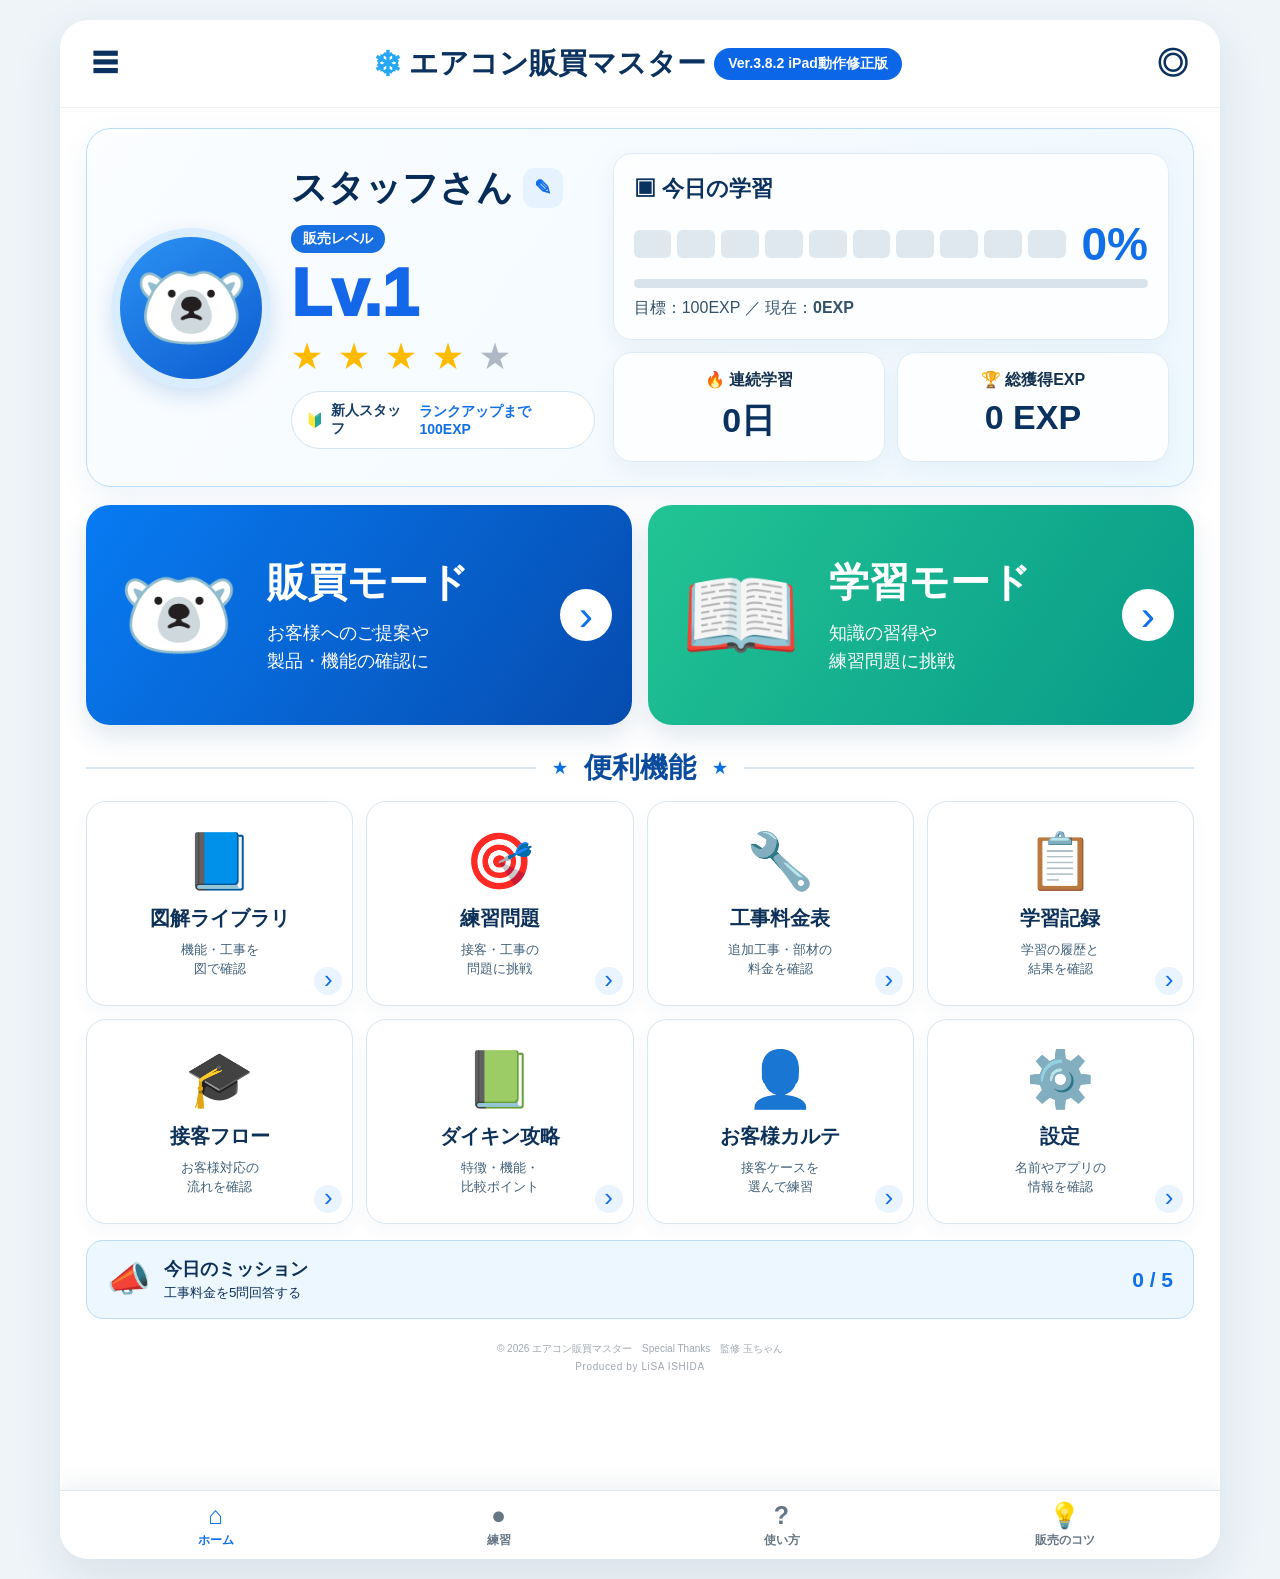
==== commit 9887f3f9: "Add files via upload" ====
--- a/index.html
+++ b/index.html
@@ -4,7 +4,7 @@
 <meta charset="utf-8">
 <meta name="viewport" content="width=device-width,initial-scale=1,viewport-fit=cover">
 <meta name="theme-color" content="#ffffff">
-<title>エアコン販買マスター Pro Ver.3.8 全問題再精査版</title>
+<title>エアコン販買マスター Pro Ver.3.8.2 iPad動作修正版</title>
 <link rel="apple-touch-icon" sizes="180x180" href="apple-touch-icon.png?v=3500">
 <link rel="icon" type="image/png" sizes="32x32" href="favicon-32.png?v=3500">
 <style>
@@ -374,7 +374,7 @@
     <div class="brand">
       <span class="brand-snow">❄</span>
       <span>エアコン販買マスター</span>
-      <small>Ver.3.8 全問題再精査版</small>
+      <small>Ver.3.8.2 iPad動作修正版</small>
     </div>
     <button class="icon-button status-button" onclick="openMission()" aria-label="今日の目標">◎</button>
   </header>
@@ -842,11 +842,38 @@
 
 function show(id){document.querySelectorAll(".page").forEach(p=>p.classList.add("hidden"));document.getElementById(id).classList.remove("hidden");window.scrollTo(0,0);if(id==="home")updateHome()}
 function shuffle(a){a=[...a];for(let i=a.length-1;i>0;i--){const j=Math.floor(Math.random()*(i+1));[a[i],a[j]]=[a[j],a[i]]}return a}
-function stats(){try{return JSON.parse(localStorage.getItem(STORE)||'{"answered":0,"correct":0,"sales":0,"sessions":[]}')}catch{return{answered:0,correct:0,sales:0,sessions:[]}}}
-function saveStats(s){localStorage.setItem(STORE,JSON.stringify(s))}
+function safeNonNegativeNumber(value,fallback=0){
+ const n=Number(value);
+ return Number.isFinite(n)&&n>=0?n:fallback;
+}
+function stats(){
+ let raw={};
+ try{raw=JSON.parse(localStorage.getItem(STORE)||"{}")}catch(e){raw={}}
+ const clean={
+  answered:safeNonNegativeNumber(raw.answered),
+  correct:safeNonNegativeNumber(raw.correct),
+  sales:safeNonNegativeNumber(raw.sales),
+  sessions:Array.isArray(raw.sessions)?raw.sessions:[]
+ };
+ // 壊れた保存値（NaN・null・文字列など）を自動修復する。
+ if(clean.correct>clean.answered)clean.answered=clean.correct;
+ localStorage.setItem(STORE,JSON.stringify(clean));
+ return clean;
+}
+function saveStats(s){
+ const clean={
+  answered:safeNonNegativeNumber(s&&s.answered),
+  correct:safeNonNegativeNumber(s&&s.correct),
+  sales:safeNonNegativeNumber(s&&s.sales),
+  sessions:Array.isArray(s&&s.sessions)?s.sessions:[]
+ };
+ if(clean.correct>clean.answered)clean.answered=clean.correct;
+ localStorage.setItem(STORE,JSON.stringify(clean));
+}
 function lifetimeExp(){
  const n=Number(localStorage.getItem(LIFETIME_EXP_KEY)||0);
- return Number.isFinite(n)&&n>0?n:0;
+ if(!Number.isFinite(n)||n<0){localStorage.setItem(LIFETIME_EXP_KEY,"0");return 0}
+ return n;
 }
 function awardExp(amount){
  const next=lifetimeExp()+Math.max(0,Number(amount)||0);
@@ -910,8 +937,9 @@
 
 function updateHome(){
  const s=stats();
- const exp=Math.max(s.correct*20+s.sales*30,lifetimeExp());
- const lv=Math.floor(exp/100)+1;
+ const calculatedExp=safeNonNegativeNumber(s.correct)*20+safeNonNegativeNumber(s.sales)*30;
+ const exp=Math.max(safeNonNegativeNumber(calculatedExp),safeNonNegativeNumber(lifetimeExp()));
+ const lv=Math.max(1,Math.floor(exp/100)+1);
  const within=exp%100;
  const todayExp=syncDailyExp(exp);
  const todayProgress=Math.min(todayExp,100);
@@ -965,11 +993,40 @@
 }
 function openRank(type){category=type;const list=DATA[type],c={初級:0,中級:0,上級:0};list.forEach(q=>c[q.level]++);document.getElementById("rankTitle").textContent=(type==="price"?"工事料金":"練習問題")+"・ランク選択";document.getElementById("beginnerCount").textContent=c.初級+"問";document.getElementById("middleCount").textContent=c.中級+"問";document.getElementById("advancedCount").textContent=c.上級+"問";document.getElementById("randomCount").textContent=list.length+"問";show("rank")}
 function startQuiz(r){rank=r;const src=DATA[category],sel=r==="ランダム"?src:src.filter(q=>q.level===r);pool=shuffle(sel).slice(0,10);qIndex=0;qScore=0;document.getElementById("quizTitle").textContent=(category==="price"?"工事料金":"練習問題")+"・"+r;show("quiz");renderQuestion()}
-function renderQuestion(){if(qIndex>=pool.length)return finishQuiz();current=pool[qIndex];answered=false;document.getElementById("rankBadge").textContent=rank==="ランダム"?"ランダム／"+current.level:current.level;document.getElementById("quizProgress").textContent=(qIndex+1)+" / "+pool.length;document.getElementById("questionText").textContent=current.q;document.getElementById("answerResult").classList.add("hidden");document.getElementById("nextButton").classList.add("hidden");const box=document.getElementById("choiceList");box.innerHTML="";shuffle(current.choices.map((text,index)=>({text,index}))).forEach((x,i)=>{const b=document.createElement("button");b.className="choice";b.textContent=(i+1)+"　"+x.text;b.onclick=()=>answerQuestion(x.index,b);box.appendChild(b)})}
+function renderQuestion(){
+ if(!Array.isArray(pool)||pool.length===0){alert("出題できる問題がありません。");show("home");return}
+ if(qIndex>=pool.length){finishQuiz();return}
+ current=pool[qIndex];answered=false;
+ document.getElementById("rankBadge").textContent=rank==="ランダム"?"ランダム／"+current.level:current.level;
+ document.getElementById("quizProgress").textContent=(qIndex+1)+" / "+pool.length;
+ document.getElementById("questionText").textContent=current.q;
+ document.getElementById("answerResult").classList.add("hidden");
+ const next=document.getElementById("nextButton");
+ next.classList.add("hidden");
+ next.disabled=false;
+ next.textContent=(qIndex===pool.length-1)?"結果を見る":"次の問題";
+ const box=document.getElementById("choiceList");box.innerHTML="";
+ shuffle(current.choices.map((text,index)=>({text,index}))).forEach((x,i)=>{const b=document.createElement("button");b.className="choice";b.textContent=(i+1)+"　"+x.text;b.onclick=()=>answerQuestion(x.index,b);box.appendChild(b)})
+}
 function answerQuestion(i,b){if(answered)return;answered=true;const ok=i===current.answer,buttons=[...document.querySelectorAll("#choiceList .choice")];buttons.forEach(x=>x.disabled=true);b.classList.add(ok?"correct":"wrong");if(ok)qScore++;else buttons.find(x=>x.textContent.includes(current.choices[current.answer]))?.classList.add("correct");const r=document.getElementById("answerResult");r.innerHTML="<b>"+(ok?"⭕ 正解":"❌ 不正解")+"</b><br>"+(current.ex||"正解を確認しましょう。");r.classList.remove("hidden");document.getElementById("nextButton").classList.remove("hidden");const s=stats();s.answered++;if(ok){s.correct++;awardExp(20)}saveStats(s);addMission(category==="price"?"price":"quiz",1);
 if(!ok){let w=[];try{w=JSON.parse(localStorage.getItem(WRONG_STORE)||"[]")}catch{};if(!w.some(x=>x.q===current.q)){w.push(current);localStorage.setItem(WRONG_STORE,JSON.stringify(w.slice(-100)))}}}
-function nextQuestion(){if(!answered)return;qIndex++;renderQuestion()}
-function finishQuiz(){const s=stats();s.sessions.unshift({date:new Date().toLocaleString("ja-JP"),category:category==="price"?"工事料金":category==="review"?"間違い復習":"練習問題",rank,score:qScore,total:pool.length});saveStats(s);document.getElementById("resultScore").textContent=qScore+" / "+pool.length;document.getElementById("resultMessage").textContent=qScore>=8?"合格です！":"復習してもう一度挑戦しましょう。";show("result")}
+function nextQuestion(){
+ if(!answered)return;
+ const next=document.getElementById("nextButton");
+ next.disabled=true;
+ if(qIndex>=pool.length-1){finishQuiz();return}
+ qIndex++;
+ renderQuestion();
+}
+function finishQuiz(){
+ const total=Array.isArray(pool)?pool.length:0;
+ const s=stats();
+ s.sessions.unshift({date:new Date().toLocaleString("ja-JP"),category:category==="price"?"工事料金":category==="review"?"間違い復習":"練習問題",rank,score:safeNonNegativeNumber(qScore),total});
+ saveStats(s);
+ document.getElementById("resultScore").textContent=safeNonNegativeNumber(qScore)+" / "+total;
+ document.getElementById("resultMessage").textContent=safeNonNegativeNumber(qScore)>=Math.ceil(total*0.8)?"合格です！":"復習してもう一度挑戦しましょう。";
+ show("result");
+}
 
 function startReview(){
  let wrong=[];
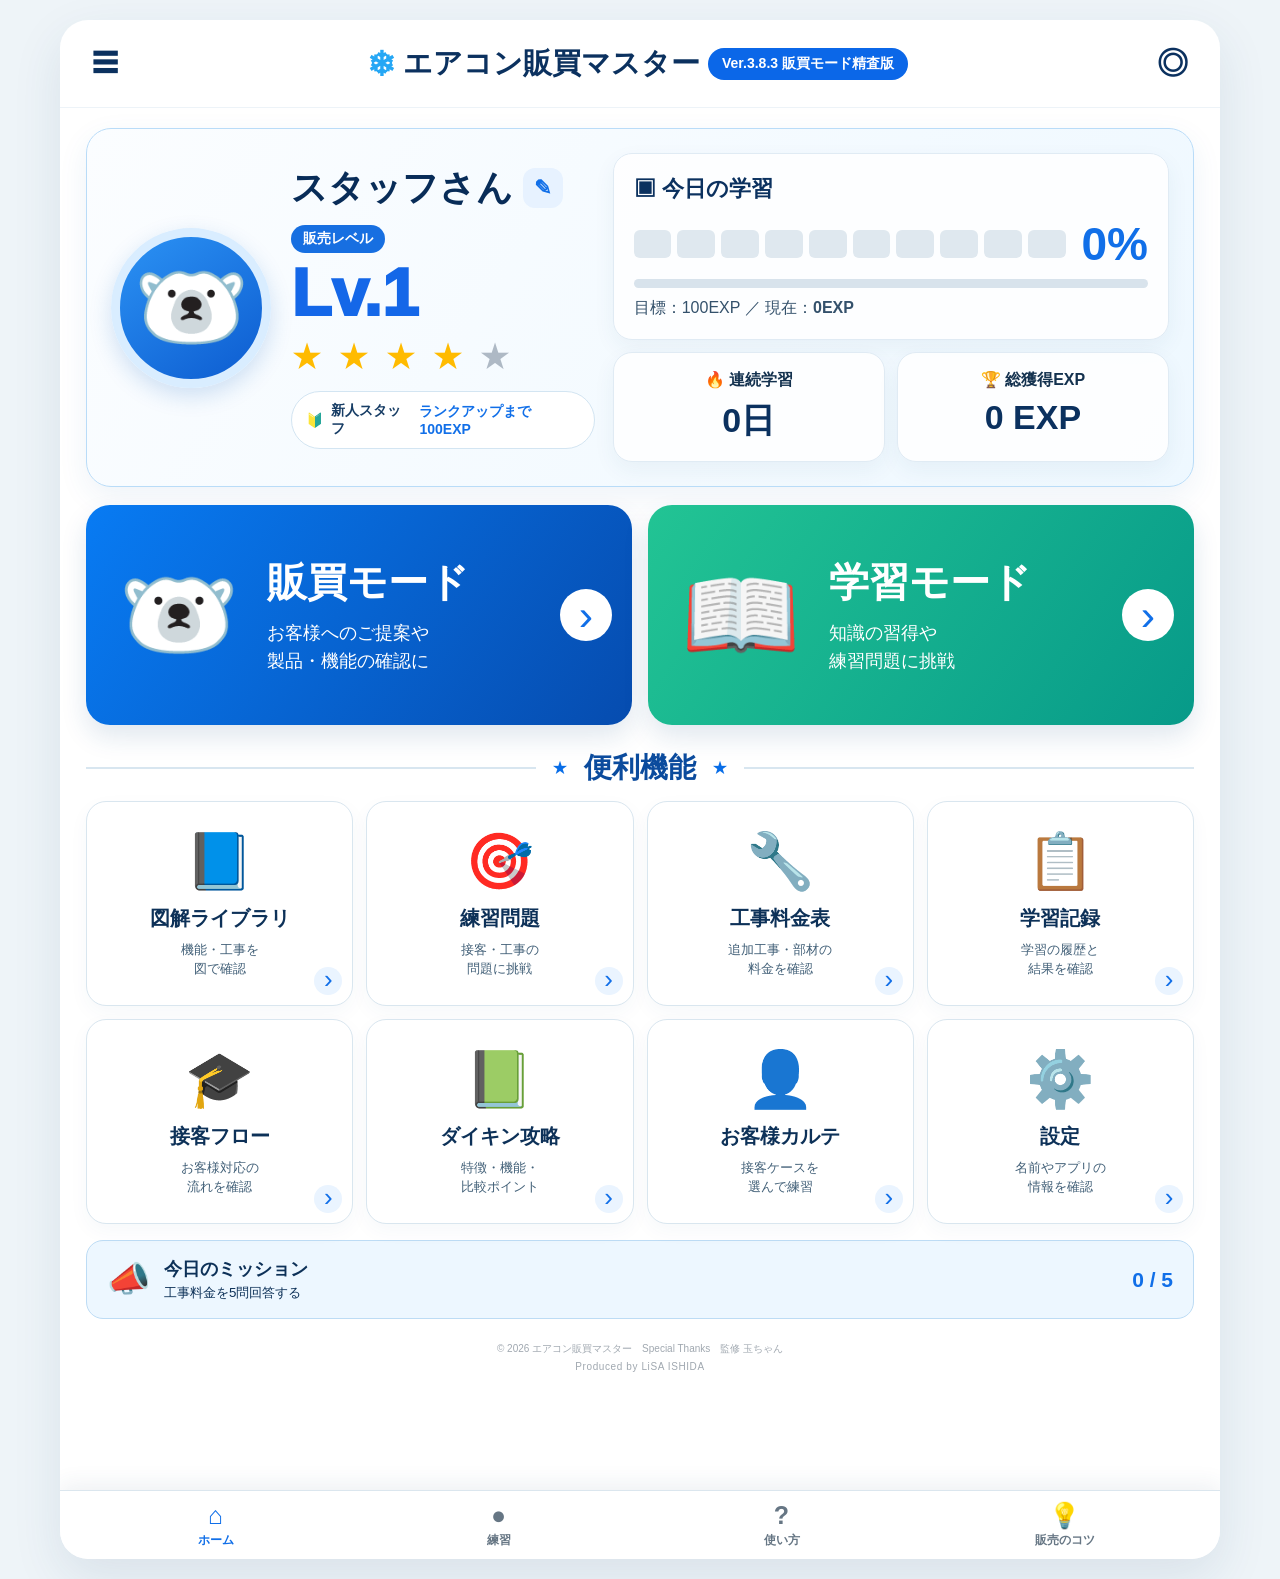
==== commit f4d570fd: "Add files via upload" ====
--- a/index.html
+++ b/index.html
@@ -4,7 +4,7 @@
 <meta charset="utf-8">
 <meta name="viewport" content="width=device-width,initial-scale=1,viewport-fit=cover">
 <meta name="theme-color" content="#ffffff">
-<title>エアコン販買マスター Pro Ver.3.8.2 iPad動作修正版</title>
+<title>エアコン販買マスター Pro Ver.3.8.3 販買モード精査版</title>
 <link rel="apple-touch-icon" sizes="180x180" href="apple-touch-icon.png?v=3500">
 <link rel="icon" type="image/png" sizes="32x32" href="favicon-32.png?v=3500">
 <style>
@@ -374,7 +374,7 @@
     <div class="brand">
       <span class="brand-snow">❄</span>
       <span>エアコン販買マスター</span>
-      <small>Ver.3.8.2 iPad動作修正版</small>
+      <small>Ver.3.8.3 販買モード精査版</small>
     </div>
     <button class="icon-button status-button" onclick="openMission()" aria-label="今日の目標">◎</button>
   </header>
@@ -782,7 +782,7 @@
 </div>
 
 <script>
-const DATA={"practice":[{"id":"v17-001","level":"初級","category":"基礎・工事","q":"APFは何を表す数値ですか？","choices":["年間を通した省エネ性能","冷房能力","室外機の大きさ","配管の長さ"],"answer":0,"ex":"APFは通年エネルギー消費効率で、年間を通した省エネ性能の目安です。 買い替えでは、既存機の取り外し・配管・電源・設置状況を確認します。"},{"id":"v17-002","level":"初級","category":"基礎・工事","q":"2.2kWは一般に何畳用の目安ですか？","choices":["6畳","8畳","10畳","14畳"],"answer":0,"ex":"2.2kWは一般に主として6畳用の目安です。 買い替えでは、既存機の取り外し・配管・電源・設置状況を確認します。"},{"id":"v17-003","level":"初級","category":"基礎・工事","q":"2.5kWは一般に何畳用の目安ですか？","choices":["8畳","6畳","10畳","14畳"],"answer":0,"ex":"2.5kWは一般に主として8畳用の目安です。 買い替えでは、既存機の取り外し・配管・電源・設置状況を確認します。"},{"id":"v17-004","level":"初級","category":"基礎・工事","q":"2.8kWは一般に何畳用の目安ですか？","choices":["10畳","6畳","8畳","18畳"],"answer":0,"ex":"2.8kWは一般に主として10畳用の目安です。 買い替えでは、既存機の取り外し・配管・電源・設置状況を確認します。"},{"id":"v17-005","level":"初級","category":"基礎・工事","q":"4.0kWは一般に何畳用の目安ですか？","choices":["14畳","10畳","18畳","23畳"],"answer":0,"ex":"4.0kWは一般に主として14畳用の目安です。 買い替えでは、既存機の取り外し・配管・電源・設置状況を確認します。"},{"id":"v17-006","level":"初級","category":"基礎・工事","q":"室内機の結露水を屋外へ流す部材は？","choices":["ドレンホース","冷媒管","VVFケーブル","アース線"],"answer":0,"ex":"ドレンホースが結露水を屋外へ排出します。 買い替えでは、既存機の取り外し・配管・電源・設置状況を確認します。"},{"id":"v17-007","level":"初級","category":"基礎・工事","q":"冷媒配管の役割は？","choices":["室内機と室外機の間で冷媒を循環させる","結露水を排出する","電源を供給する","室外機を固定する"],"answer":0,"ex":"冷媒配管は室内機と室外機の間で冷媒を循環させます。 買い替えでは、既存機の取り外し・配管・電源・設置状況を確認します。"},{"id":"v17-008","level":"初級","category":"基礎・工事","q":"専用回路とは？","choices":["エアコンに使う電気回路","他のコンセントと共用する回路","他室エアコンと共用する回路","屋外専用回路"],"answer":0,"ex":"エアコンだけに使用する専用の回路です。 買い替えでは、既存機の取り外し・配管・電源・設置状況を確認します。"},{"id":"v17-009","level":"初級","category":"基礎・工事","q":"アースの主な目的は？","choices":["漏電時の感電リスクを抑える","冷房能力を上げる","運転音を下げる","運転効率を上げる"],"answer":0,"ex":"漏電時に電気を逃がし、感電リスクを抑えます。 買い替えでは、既存機の取り外し・配管・電源・設置状況を確認します。"},{"id":"v17-010","level":"初級","category":"基礎・工事","q":"室外機を地面やベランダへ通常設置する方法は？","choices":["平地置き","壁面置き","天吊り","屋根置き"],"answer":0,"ex":"地面やベランダへの通常設置は平地置きです。 買い替えでは、既存機の取り外し・配管・電源・設置状況を確認します。"},{"id":"v17-011","level":"初級","category":"基礎・工事","q":"配管を保護し見た目を整える部材は？","choices":["化粧カバー","配管接続部材","連絡電線","ドレンホース"],"answer":0,"ex":"配管化粧カバーは配管を保護し外観も整えます。 買い替えでは、既存機の取り外し・配管・電源・設置状況を確認します。"},{"id":"v17-012","level":"初級","category":"基礎・工事","q":"隠ぺい配管とは？","choices":["壁や天井内部を通る配管","窓から垂らす配管","室外機上の配管","排水専用配管"],"answer":0,"ex":"壁や天井内部に通された配管です。 買い替えでは、既存機の取り外し・配管・電源・設置状況を確認します。"},{"id":"v17-013","level":"初級","category":"基礎・工事","q":"買い替え相談の最初のヒアリングとして、優先度が低いものは？","choices":["希望するメーカーや機能を確認する","室外機の取付方法や電源など設置環境を確認する","畳数に加え、日当たりや吹き抜けなど部屋条件を確認する","リモコンの使いやすさを詳しく比較する"],"answer":3,"ex":"リモコンの操作性も大切ですが、最初は希望条件・部屋条件・設置環境を整理します。操作性を重視する場合は、候補を絞った後に実機で確認します。"},{"id":"v17-014","level":"初級","category":"基礎・工事","q":"新規穴あけ工事の受付で、最初に確認する建物情報として最も重要なのは？","choices":["建物の着工時期と壁の構造","室内機の希望色と本体幅","使用する時間帯と設定温度","希望メーカーと予算"],"answer":0,"ex":"穴あけでは石綿事前調査の要否や構造物への影響を判断するため、着工時期と壁の構造を確認します。"},{"id":"v17-018","level":"初級","category":"基礎・工事","q":"100V機から200V機へ変更する際、電気工事の判断に直接必要な組み合わせは？","choices":["専用回路・配線方式・分電盤・コンセント形状","冷媒配管径・ドレン勾配・室外機寸法","室内機寸法・配管穴位置・化粧カバー色","契約者名・購入時期・保証期間"],"answer":0,"ex":"200V化では、専用回路、単相3線式か、分電盤、コンセント形状などを確認します。"},{"id":"v17-019","level":"初級","category":"基礎・工事","q":"工事条件や機種選びの判断材料として、写真で確認しても参考になりにくいものは？","choices":["室内機周辺とコンセントの位置関係","室外機置場と周囲の放熱スペース","配管穴と配管経路が分かる設置面","リモコン画面に表示された設定温度"],"answer":3,"ex":"設定温度は使い方の聞き取りには役立ちますが、設置可否や追加工事の判断材料としては優先度が低い情報です。室内機周辺・電源・室外機置場・配管経路が分かる写真を確認します。"},{"id":"v17-020","level":"初級","category":"基礎・工事","q":"配管カバー希望を確認するタイミングは？","choices":["工事受付時","工事完了後","配送後","修理受付時"],"answer":0,"ex":"受付時に室内外、色、経路を確認します。 買い替えでは、既存機の取り外し・配管・電源・設置状況を確認します。"},{"id":"v17-024","level":"初級","category":"電気","q":"築年数の経った戸建てでエアコンを1台新規増設する相談。30A契約と分かった時、最初の対応として最も適切なのは？","choices":["希望機種の電圧と専用回路の有無、分電盤、同時使用家電を確認する","契約容量を40Aへ変更してから、希望機種と設置場所を確認する","100V機を候補に絞り、室外機置場と配管経路を確認する","現在使用中の家電を減らせるか確認し、標準工事で受付する"],"answer":0,"ex":"契約容量だけでは設置可否を断定できません。新規増設では、希望機種の電圧、専用回路、分電盤、配線方式、同時使用家電を確認して判断します。"},{"id":"v17-028","level":"初級","category":"電気","q":"専用回路増設の概算を案内するうえで、優先度が低い情報は？","choices":["分電盤の空き状況","分電盤から室内機までの配線経路","室内機と分電盤の位置関係","室内機と室外機の位置関係"],"answer":3,"ex":"専用回路工事では分電盤から室内機側までの経路が重要です。室外機位置はエアコン工事全体では必要ですが、専用回路増設の概算では優先度が低い情報です。","scenarioType":"new"},{"id":"v17-030","level":"初級","category":"電気","q":"電源プラグ形状が合わない場合、確認・案内として優先度が低いものは？","choices":["既設コンセントの形状と電圧を確認する","専用回路と分電盤側の電圧を確認する","電圧切替やコンセント交換の要否を案内する","市販の変換プラグで対応できるかを先に確認する"],"answer":3,"ex":"プラグ形状が合わない場合は、変換プラグで済ませず、既設電源・専用回路・分電盤側の電圧を確認し、必要な電気工事を案内します。"},{"id":"v17-031","level":"初級","category":"工事料金","q":"2.2～3.6kWの標準工事の料金はいくらですか？","choices":["19,250円","20,350円","21,450円","23,650円"],"answer":1,"ex":"2.2～3.6kWの標準工事は税込20,350円です。 新規設置では、専用回路・穴あけ・室外機置場を特に確認します。"},{"id":"v17-032","level":"初級","category":"工事料金","q":"4.0～5.6kWの標準工事の料金はいくらですか？","choices":["23,650円","24,750円","25,850円","28,050円"],"answer":1,"ex":"4.0～5.6kWの標準工事は税込24,750円です。 買い替えでは、既存機の取り外し・配管・電源・設置状況を確認します。"},{"id":"v17-033","level":"初級","category":"工事料金","q":"6.3kW以上の標準工事の料金はいくらですか？","choices":["26,950円","28,050円","29,150円","31,350円"],"answer":1,"ex":"6.3kW以上の標準工事は税込28,050円です。 買い替えでは、既存機の取り外し・配管・電源・設置状況を確認します。"},{"id":"v17-034","level":"初級","category":"工事料金","q":"内機2階・外機1階の料金はいくらですか？","choices":["18,700円","19,800円","20,900円","23,100円"],"answer":1,"ex":"内機2階・外機1階は税込19,800円です。 買い替えでは、既存機の取り外し・配管・電源・設置状況を確認します。"},{"id":"v17-035","level":"初級","category":"工事料金","q":"内機3階・外機1階の料金はいくらですか？","choices":["35,200円","36,300円","37,400円","39,600円"],"answer":1,"ex":"内機3階・外機1階は税込36,300円です。 買い替えでは、既存機の取り外し・配管・電源・設置状況を確認します。"},{"id":"v17-036","level":"初級","category":"工事料金","q":"隠ぺい配管の料金はいくらですか？","choices":["7,700円","8,800円","9,900円","12,100円"],"answer":1,"ex":"隠ぺい配管は税込8,800円です。 新規設置では、専用回路・穴あけ・室外機置場を特に確認します。"},{"id":"v17-037","level":"初級","category":"工事料金","q":"ソフトドレン取付の料金はいくらですか？","choices":["6,600円","7,700円","8,800円","11,000円"],"answer":1,"ex":"ソフトドレン取付は税込7,700円です。 新規設置では、専用回路・穴あけ・室外機置場を特に確認します。"},{"id":"v17-038","level":"初級","category":"工事料金","q":"屋内壁貫通の料金はいくらですか？","choices":["5,500円","6,600円","7,700円","9,900円"],"answer":1,"ex":"屋内壁貫通は税込6,600円です。 新規設置では、専用回路・穴あけ・室外機置場を特に確認します。"},{"id":"v17-039","level":"初級","category":"工事料金","q":"立ち上げ工事（配管4m）の料金はいくらですか？","choices":["8,800円","9,900円","11,000円","13,200円"],"answer":1,"ex":"立ち上げ工事（配管4m）は税込9,900円です。 買い替えでは、既存機の取り外し・配管・電源・設置状況を確認します。"},{"id":"v17-041","level":"初級","category":"メーカー","q":"ストリーマを比較軸にしやすいメーカーは？","choices":["ダイキン","日立","三菱電機","SHARP"],"answer":0,"ex":"ストリーマはダイキンの代表的な空気・清潔技術です。 買い替えでは、既存機の取り外し・配管・電源・設置状況を確認します。"},{"id":"v17-043","level":"初級","category":"メーカー","q":"凍結洗浄を比較軸にしやすいメーカーは？","choices":["日立","ダイキン","三菱電機","東芝"],"answer":0,"ex":"凍結洗浄は日立の代表的な清潔機能です。 買い替えでは、既存機の取り外し・配管・電源・設置状況を確認します。"},{"id":"v17-045","level":"初級","category":"メーカー","q":"ムーブアイ系センサーを比較軸にしやすいメーカーは？","choices":["三菱電機","ダイキン","日立","東芝"],"answer":0,"ex":"ムーブアイは三菱電機の代表的なセンサー技術です。 新規設置では、専用回路・穴あけ・室外機置場を特に確認します。"},{"id":"v17-047","level":"初級","category":"メーカー","q":"熱交換器加熱除菌を比較軸にしやすいメーカーは？","choices":["ゼネラル","日立","ダイキン","SHARP"],"answer":0,"ex":"ゼネラルは熱交換器加熱除菌を代表的な清潔機能として展開しています。 買い替えでは、既存機の取り外し・配管・電源・設置状況を確認します。"},{"id":"v17-049","level":"初級","category":"メーカー","q":"プラズマ空清を比較軸にしやすいメーカーは？","choices":["東芝","SHARP","日立","三菱電機"],"answer":0,"ex":"東芝はプラズマ空清を代表的な空気清浄機能として展開しています。 買い替えでは、既存機の取り外し・配管・電源・設置状況を確認します。"},{"id":"v17-050","level":"初級","category":"メーカー","q":"風を感じにくい無風感空調を比較軸にしやすいメーカーは？","choices":["東芝","ダイキン","日立","SHARP"],"answer":0,"ex":"東芝は無風感空調を特徴として展開しています。搭載機種を確認します。 買い替えでは、既存機の取り外し・配管・電源・設置状況を確認します。"},{"id":"v17-051","level":"初級","category":"メーカー","q":"プラズマクラスターを比較軸にしやすいメーカーは？","choices":["SHARP","東芝","ダイキン","日立"],"answer":0,"ex":"プラズマクラスターはSHARPの代表的な空気ケア技術です。 買い替えでは、既存機の取り外し・配管・電源・設置状況を確認します。"},{"id":"v17-055","level":"初級","category":"接客","q":"価格重視のお客様への提案・ヒアリングとして、不適切な対応は？","choices":["最安機種に加え、施策を含めて価格メリットのある機種も紹介する","希望機能を確認し、お手入れ頻度や自動清掃機能の違いを説明する","候補が決まっていても、設置寸法や工事条件を確認する","最安機種と次に安い機種に絞り、予算を超える提案は行わない"],"answer":3,"ex":"価格重視でも、価格だけで候補を狭めるのは適切ではありません。必要機能や設置条件を確認し、対象条件を確認した上で無金利分割や価格保証券なども案内し、総合的に比較します。"},{"id":"v17-058","level":"初級","category":"接客","q":"直接風が苦手なお客様への提案候補として、比較上もっとも優先度が低いものは？","choices":["東芝DXシリーズ","三菱電機Rシリーズ","SHARP Vシリーズ","日立Gシリーズ"],"answer":3,"ex":"東芝DXは無風感空調、三菱Rはセンサーによる気流制御、SHARP Vは寒くなりにくい除湿を比較軸にできます。日立Gも機能確認は必要ですが、今回の悩みへの直接的な比較軸はほかの候補より弱いため優先度が下がります。"},{"id":"v17-068","level":"中級","category":"工事判断","q":"配管が標準長を超えるか判断できない場合、配管延長の案内として最も適切なものは？","choices":["一度帰宅して設置環境を確認してもらい、配管長が確定するまで成約を控える","標準工事条件だけを説明し、配管延長については工事当日に案内する","室内機と室外機が同一階なら標準長に収まるものとして案内する","可能な範囲で設置環境を聞き取り、延長が発生する場合の1m当たり料金を事前説明する"],"answer":3,"ex":"判断できない場合でも、可能な限り経路や位置関係を聞き取り、配管延長の可能性と単価を事前に説明します。同一階でも横引きなどで標準長を超える場合があります。"},{"id":"v17-070","level":"中級","category":"工事判断","q":"安全にハシゴを掛ける場所がない現場で、対応として不適切なものは？","choices":["設置場所周辺の写真を確認する","現地確認で施工方法と可否を判断する","室外機位置や配管経路の変更案を検討する","通常の高所作業料金で施工できると受付時に確定する"],"answer":3,"ex":"写真確認や現地確認、設置位置の変更検討は有効です。安全な作業条件が確認できない段階で、施工可否や料金を確定してはいけません。"},{"id":"v17-097","level":"中級","category":"電気","q":"同じ畳数の100V機と200V機を比較する際、確認項目として優先度が低いものは？","choices":["冷暖房能力と立ち上がり","期間消費電力量と使用時間","専用回路・電圧・コンセント形状","リモコンのボタン配置"],"answer":3,"ex":"操作性も確認事項ですが、100V・200V比較では能力、省エネ性、電源工事条件を優先して確認します。"},{"id":"v17-099","level":"上級","category":"電気","q":"10年以上使用しているエアコンが、運転中にブレーカーが落ちるという相談。対応として適さないものは？","choices":["本体故障が原因と考えられる内容のため、使用年数を踏まえて買い替えを案内する","症状が始まった時期と、ブレーカーが落ちるまでの運転時間を聞き取る","契約容量や他家電の同時使用状況、専用回路の状態を確認する","本体故障の可能性も考え、必要に応じて点検や修理を案内する"],"answer":0,"ex":"使用年数が10年を超えていても、契約容量・同時使用家電・回路・分電盤・本体故障など複数の原因が考えられます。年数だけで故障と断定せず、原因を確認してから修理・買い替えを提案します。"},{"id":"v17-100","level":"中級","category":"電気","q":"専用回路の増設案内・概算料金の説明で、優先度が低い情報は？","choices":["専用回路の配線経路","分電盤の空き状況","室内機と分電盤の位置関係","室内機と室外機の位置関係"],"answer":3,"ex":"室外機の位置もエアコン工事全体では重要ですが、専用回路増設の概算には、分電盤・室内機位置・配線経路を優先して確認します。","scenarioType":"new"},{"id":"v17-102","level":"上級","category":"電気","q":"新規設置で専用回路がない場合の確認・説明として、不適当なものは？","choices":["分電盤の空き状況と配線経路を確認した上で概算料金を案内する","現在のエアコン設置台数と契約容量を確認してから商品提案を進める","配管穴の穴あけ料金と、専用回路工事で壁貫通が必要な場合の料金を分けて説明する","取付後にブレーカーが落ちた場合は契約容量を増やせばよいと事前了承を得る"],"answer":3,"ex":"契約方式や分電盤・配線状況によっては、簡単に契約容量を増やせない場合があります。取付後の対応を前提にせず、設置前に電気設備全体を確認します。"},{"id":"v17-103","level":"中級","category":"メーカー提案","q":"花粉やニオイを重視し、ストリーマにも関心があるお客様。第一候補は？","choices":["ダイキン","三菱電機","日立","ゼネラル"],"answer":0,"ex":"ダイキンを第一候補にし、搭載機種と他社空気機能も比較します。 買い替えでは、既存機の取り外し・配管・電源・設置状況を確認します。"},{"id":"v17-104","level":"中級","category":"メーカー提案","q":"内部の熱交換器やファンの清潔性を最優先するお客様。第一候補は？","choices":["日立","SHARP","三菱電機","東芝"],"answer":0,"ex":"日立を第一候補にし、凍結洗浄など対象機種の清潔機能を確認します。 買い替えでは、既存機の取り外し・配管・電源・設置状況を確認します。"},{"id":"v17-105","level":"中級","category":"メーカー提案","q":"家族の暑がり・寒がりの差が大きく、気流制御重視。第一候補は？","choices":["三菱電機","日立","東芝","SHARP"],"answer":0,"ex":"三菱電機を第一候補にし、ムーブアイ系機能の搭載状況を確認します。 買い替えでは、既存機の取り外し・配管・電源・設置状況を確認します。"},{"id":"v17-106","level":"中級","category":"メーカー提案","q":"熱交換器の加熱除菌と設置性を比較したいお客様。第一候補は？","choices":["ゼネラル","ダイキン","日立","SHARP"],"answer":0,"ex":"ゼネラルを第一候補にし、対象機種の搭載機能と寸法を確認します。 買い替えでは、既存機の取り外し・配管・電源・設置状況を確認します。"},{"id":"v17-107","level":"中級","category":"メーカー提案","q":"風を感じにくい冷房と空気清浄を重視するお客様。第一候補は？","choices":["東芝","三菱電機","日立","ゼネラル"],"answer":0,"ex":"東芝を第一候補にし、無風感空調・プラズマ空清の搭載機種を確認します。 買い替えでは、既存機の取り外し・配管・電源・設置状況を確認します。"},{"id":"v17-108","level":"中級","category":"メーカー提案","q":"プラズマクラスターによる空気ケアを希望するお客様。第一候補は？","choices":["SHARP","東芝","ダイキン","日立"],"answer":0,"ex":"SHARPを第一候補にし、対象機種の機能を確認します。 買い替えでは、既存機の取り外し・配管・電源・設置状況を確認します。"},{"id":"v17-110","level":"中級","category":"メーカー提案","q":"空気清浄を重視し、メーカー指定のないお客様へ提案する機種として適切なのは？","choices":["プラズマ空清搭載の東芝対象シリーズ","内部カビ対策を中心とする日立Gシリーズ","熱交換器加熱除菌を中心とするゼネラルWシリーズ","ストリーマ空気清浄を搭載するダイキン対象シリーズ"],"answer":3,"ex":"内部清潔機能と室内空気への空気清浄機能は分けて確認します。この選択肢では、室内空気へのストリーマ空気清浄を搭載するダイキン対象シリーズが要望に直接合います。型式ごとの搭載有無は確認します。"},{"id":"v17-112","level":"中級","category":"メーカー提案","q":"価格重視のお客様へのコンサルとして、不適切な対応は？","choices":["特価機種や本体・工事施策を含め、総額で比較する","対象条件を確認し、無金利分割による月々の負担も案内する","価格保証券の条件を説明し、購入後の価格不安にも対応する","予算を超える候補は説明せず、最安機種だけで決定する"],"answer":3,"ex":"価格重視でも、必要機能や設置条件を確認した上で選択肢を示します。無金利分割や価格保証券は、対象条件・実施状況を確認して案内します。"},{"id":"v17-116","level":"中級","category":"接客","q":"「空気をきれいにしたい」と言われた時、追加ヒアリングとして優先度が低いものは？","choices":["花粉・ニオイ・ホコリ・PM2.5のうち、特に何が気になるか","ペットや喫煙など、ニオイや汚れの発生要因があるか","空気清浄機を併用しているか、現在の対策で不足を感じる点は何か","冷暖房時の設定温度を何度にすることが多いか"],"answer":3,"ex":"設定温度も使い方の確認には役立ちますが、空気ケア提案では、対象物・発生要因・現在の対策を先に具体化します。"},{"id":"v17-117","level":"中級","category":"接客","q":"「風が苦手」と言われた時、追加ヒアリングとして優先度が低いものは？","choices":["直接風が身体に当たることが苦手か","除湿運転時の冷えすぎが気になるか","部屋の温度ムラや家族の体感差が気になるか","暖房運転を開始してから設定温度へ達するまでの時間を重視するか"],"answer":3,"ex":"暖房の立ち上がりも商品比較では重要ですが、「風が苦手」という悩みを具体化する最初の聞き取りとしては、直接風・冷えすぎ・温度ムラの確認を優先します。"},{"id":"v17-118","level":"中級","category":"接客","q":"追加料金トラブルを減らす対応として、不適切なものは？","choices":["標準工事内容を説明し、追加料金が発生する条件を分けて概算案内する","設置場所の写真を確認し、不足があれば帰宅後の追加確認を依頼する","コンサルナビや工事コード表を確認しながら追加料金を説明する","追加料金が掛からない条件を中心に説明し、その条件に当てはまる前提で案内する"],"answer":3,"ex":"追加料金が掛からない条件だけを前提にすると、申告との差異や現地条件でトラブルになりやすくなります。標準工事と追加条件を切り分け、未確認部分は概算として説明します。"},{"id":"v17-124","level":"上級","category":"総合工事","q":"屋根置き室外機の買い替えで、配管延長と高所作業の可能性があります。店頭案内として不適切なものは？","choices":["既存架台の状態・再利用可否・搬出入経路を確認し、現地判断で金額が変わる可能性を説明する","設置写真やおおよその寸法を確認し、配管延長と高所作業の料金を分けて概算案内する","同じ場所・同じ能力帯なら既存架台は再利用できると考え、標準工事と配管延長だけで総額を案内する","店頭で判断しきれない条件は、現地調査後に施工可否と追加料金を確定すると説明する"],"answer":2,"ex":"同じ場所・同じ能力帯でも、既存架台の劣化、寸法、固定状態や安全な作業条件によって再利用できない場合があります。屋根置きでは、架台・搬出入経路・作業スペース・配管長を確認し、未確定部分は現地調査後に確定すると案内します。"},{"id":"v17-127","level":"上級","category":"総合工事","q":"室外機2段置きで、上段と下段に能力の異なる機種を設置する際、確認として不適当なものは？","choices":["架台の対応能力区分と耐荷重を確認する","上下の室外機寸法と吸排気・点検スペースを確認する","搬入経路と据付時の安全な作業スペースを確認する","上下の室内機で同じリモコンが使用できるか確認する"],"answer":3,"ex":"2段置きでは、架台適合・重量・寸法・放熱・点検・搬入条件を確認します。室内機のリモコン共用可否は架台設置の判断材料ではありません。"},{"id":"v17-132","level":"上級","category":"総合工事","q":"室外機を密閉気味のサービスバルコニーへ設置する際、確認項目として優先度が低いものは？","choices":["吸排気と放熱に必要なスペース","搬入・搬出経路と点検スペース","管理規約や室外機設置条件","室内機リモコンのボタン数"],"answer":3,"ex":"サービスバルコニーでは放熱、搬入・点検、管理規約を確認します。リモコンのボタン数は設置可否の判断には直接関係しません。"},{"id":"v17-134","level":"上級","category":"総合工事","q":"室内機3階・室外機1階で、道路側にハシゴを設置する相談。追加確認として優先度が低いものは？","choices":["道路使用や歩行者動線への影響を確認する","ハシゴ設置場所と作業員の安全確保方法を確認する","配管経路と必要長、高所作業条件を確認する","室内機のリモコンに無線LANボタンがあるか確認する"],"answer":3,"ex":"道路側の高所作業では、道路使用条件・歩行者への安全・ハシゴ設置・配管長を優先確認します。"},{"id":"v17-151","level":"上級","category":"メーカー総合","q":"犬2匹・花粉症・空気ケア重視のお客様。比較候補の組み合わせとして不適当なものは？","choices":["空気清浄機能を搭載したダイキン・東芝の対象機種を比較する","イオン放出系の空気ケアを搭載したSHARPなどの対象機種を比較する","ペット臭や花粉への対応内容を、各社の対象機種ごとに比較する","内部清潔機能を搭載していれば、空気清浄機能の有無は確認せず候補にする"],"answer":3,"ex":"内部清潔機能と、室内空気を対象とする空気清浄機能は同じではありません。対象物と搭載機能を機種ごとに確認します。"},{"id":"v17-153","level":"上級","category":"メーカー総合","q":"家族の体感差と直風対策を重視する場合、比較方法として不適当なものは？","choices":["人の位置や体感を見分けるセンサー気流を搭載した機種を比較する","直接風を避ける気流制御や無風感運転を搭載した機種を比較する","部屋の温度ムラを抑える気流制御の仕組みを対象機種で比較する","空気清浄機能の強さを基準に、家族の体感差への対応力を判断する"],"answer":3,"ex":"体感差と直風対策では、人感センサー・気流制御・温度ムラ対策を比較します。空気清浄機能だけでは判断できません。"},{"id":"v17-158","level":"上級","category":"メーカー総合","q":"在宅勤務・長時間運転・温度ムラが気になるお客様への提案として、最も適切なものは？","choices":["三菱電機Z・Rなどのセンサー気流を軸に、他社の気流制御も比較する","ダイキンのスイングコンプレッサーを気流制御機能として比較する","ゼネラルのハイドロフィリック熱交換器を温度ムラ対策として比較する","日立のウェーブファンを部屋の温度ムラ対策として比較する"],"answer":0,"ex":"温度ムラには、室内の人や温度を見分けるセンサー気流など、使用効果と機能が一致するものを比較します。スイングコンプレッサー、熱交換器の親水処理、ウェーブファンは別の目的の技術です。"},{"id":"v17-159","level":"上級","category":"メーカー総合","q":"部屋干し臭とPM2.5対策を重視する場合、比較方法として不適当なものは？","choices":["ニオイ対策と集じん・空気清浄機能を対象機種ごとに確認する","室内空気への作用と、エアコン内部の清潔機能を分けて比較する","フィルター方式やイオン・放電技術の対象物を確認して比較する","熱交換器の自動洗浄機能があれば、PM2.5対策も十分と判断する"],"answer":3,"ex":"内部洗浄機能はエアコン内部の清潔を保つ機能で、PM2.5への空気清浄性能とは別です。対象物と仕組みを確認します。"},{"id":"v17-163","level":"上級","category":"メーカー総合","q":"ニオイ対策を最重視しプラズマクラスターを希望。第一候補は？","choices":["SHARP","東芝","日立","三菱電機"],"answer":0,"ex":"希望機能が明確なのでSHARPを第一候補にします。 買い替えでは、既存機の取り外し・配管・電源・設置状況を確認します。"},{"id":"v17-173","level":"上級","category":"接客総合","q":"上位モデルを提案する際の応対として、不適切なものはどれか？","choices":["使用時間を確認し、省エネ性能による電気代差を比較して説明する","温度ムラや除湿などの困りごとを確認し、搭載機能との関係を説明する","清潔機能や手入れ方法を確認し、日常の負担がどう変わるか説明する","搭載機能が多いほど満足度も高くなるため、使用状況にかかわらず上位モデルを提案する"],"answer":3,"ex":"①～③は、お客様の使い方や困りごとに価格差が見合うかを確認する提案です。上位モデルは機能数やグレードだけで勧めず、お客様に必要な機能と価格差を結び付けて案内します。"},{"id":"v17-175","level":"上級","category":"接客総合","q":"工事条件が未確定の段階で総額を案内する場合、説明として不適当なものは？","choices":["確認済みの範囲を概算で示し、未確認条件で変動する可能性を伝える","標準工事と想定される追加工事を分け、条件ごとの概算を示す","写真や聞き取りで確認できた内容と、現地判断になる内容を分けて説明する","過去の類似工事と同額になる前提で、確定総額として案内する"],"answer":3,"ex":"未確認条件がある段階では確定額と誤解されないよう、概算範囲・確認済み条件・変動要因を明確にします。"},{"id":"v17-176","level":"上級","category":"接客総合","q":"他メーカーの悪口で自社推奨を強める接客は？","choices":["不適切","適切","高額商品なら適切","競合時は適切"],"answer":0,"ex":"事実に基づく比較とお客様への適合理由を説明します。 買い替えでは、既存機の取り外し・配管・電源・設置状況を確認します。"},{"id":"v215-r005","level":"上級","category":"接客総合","q":"買い替えで既存の配管穴を再利用できるか判断できない場合、案内として不適切なものは？","choices":["新旧室内機の寸法と配管取出し位置を比較し、既存穴が使えない可能性も説明する","新規穴あけの可能性に備え、建物の構造や着工時期、石綿事前調査の対象可否を確認する","既存穴が使えない場合は、据付位置の調整や新規穴あけを現地確認後に検討すると案内する","同じ能力帯への買い替えなら既存穴を再利用できる可能性が高いとして、新規穴あけの説明は省く"],"answer":3,"ex":"同じ能力帯でも室内機の高さ・奥行き・配管取出し位置は機種ごとに異なります。既存穴の再利用を前提にせず、新規穴あけの可能性、建物条件、石綿事前調査の要否まで含めて説明します。"},{"id":"v2q004","level":"上級","category":"工事","q":"隠ぺい配管の買い替え案内として、不適当なものは？","choices":["配管径・状態・ドレン方式により、現地確認後の可否判断となる可能性を説明する","設置環境と了承内容によっては、露出配管への変更も選択肢として案内する","隠ぺい配管で施工する場合は、連絡線の長さなど施工条件に合う機種を確認する","現在がダイキン製なら再利用できる可能性が高いため、露出配管は考慮しない"],"answer":3,"ex":"同じメーカーを使用中でも、既存配管を再利用できるとは限りません。配管径・状態・ドレン・連絡線・施工条件を確認し、必要に応じて露出配管も検討します。"},{"id":"v2q005","level":"上級","category":"暖房","q":"寒冷時の暖房性能を比較する時の確認方法として、適さないものは？","choices":["低温時暖房能力が外気温2℃条件で示される数値であることを理解して比較する","定格暖房能力や暖房時消費電力も含めて運転特性を比較する","室外機の運転可能外気温範囲や寒冷地向け仕様を確認する","冷房時の最大能力を基準に寒冷時の暖房性能を判断する"],"answer":3,"ex":"低温時暖房能力は外気温2℃条件で示される数値です。定格暖房能力・消費電力・運転可能外気温範囲なども確認し、冷房時最大能力だけでは判断しません。"},{"id":"qa-a02","level":"上級","category":"総合","q":"30A契約の住宅で200Vエアコンを希望された場合、確認の進め方として不適切なものは？","choices":["専用回路・配線方式・分電盤・同時使用家電を確認して判断する","単相3線式か確認し、200Vへの電圧切替が可能か判断する","契約容量が30A以上であれば、200V機を設置できるとして受付する","必要に応じて主幹容量や契約変更の可否も確認する"],"answer":2,"ex":"30A以上でも単相2線式では200Vへ切り替えできません。契約容量だけで判断せず、単相3線式か、専用回路・分電盤・主幹容量・同時使用家電などを確認します。"},{"id":"qa-a04","level":"上級","category":"総合","q":"屋根置き室外機の買い替えで、見積案内として不適切なものは？","choices":["既存架台の劣化と、新しい室外機の寸法・重量への適合を確認する","屋根の勾配、足場、搬出入経路など、安全に作業できる条件か確認する","配管延長の可能性や、屋根形状・配管経路によって化粧カバーを施工できない場合があることを説明する","屋根置き料金を加えれば施工可能として、現地確認前に工事可と確定する"],"answer":3,"ex":"屋根置きでは、架台の劣化、新室外機の寸法・重量、屋根の勾配、足場、搬出入経路を確認します。屋根の状態などで安全を確保できない場合は、追加料金を加えても施工できません。配管延長や化粧カバーも、屋根形状・配管経路により必要性や施工可否が変わります。"},{"id":"v38-001","level":"初級","category":"接客","q":"お客様が『電気代を抑えたい』と話した場合、最初の確認として優先度が低いものは？","choices":["一日の使用時間と主な使用時間帯","現在の設定温度と困っている場面","部屋の広さ・日当たり・断熱条件","候補機種のリモコン配色"],"answer":3,"ex":"省エネ提案では使用時間、使い方、部屋条件を先に確認します。リモコン配色は商品選定後の確認事項です。"},{"id":"v38-002","level":"中級","category":"工事","q":"買い替えで既存配管の再利用を希望された場合、受付時の説明として不適切なものは？","choices":["配管径・長さ・状態と新機種の施工条件を確認する","隠ぺい配管の場合は連絡線やドレン方式も確認する","現地確認で再利用不可となる可能性を説明する","同じ能力帯なら配管径も同じと考え、再利用前提で案内する"],"answer":3,"ex":"能力帯が同じでも配管径や施工条件が一致するとは限りません。配管・連絡線・ドレンなどを確認して判断します。"},{"id":"v38-003","level":"上級","category":"接客総合","q":"省エネ性能の高い上位機種を提案する際、説明として不適切なものは？","choices":["使用時間を確認し、年間電気代の差が価格差に見合うか比較する","部屋条件を確認し、能力不足や過大能力にならないよう機種を選ぶ","対象条件を確認し、無金利分割など支払い方法も含めて比較する","APFが高い機種なら、使用時間や部屋条件に関係なく得になると説明する"],"answer":3,"ex":"APFは重要な比較指標ですが、使用時間や部屋条件によって実際のメリットは変わります。価格差に見合うかを個別に説明します。"},{"id":"v38-004","level":"上級","category":"工事総合","q":"現地確認前の工事見積で、確定金額と誤解されにくい案内として最も適切なのは？","choices":["確認できた工事項目、未確認条件、変動する可能性を分けて概算表示する","標準工事と予想追加工事を合計し、参考総額として一つだけ表示する","過去の類似現場の平均額を基準に、今回も同程度と説明する","追加工事は現地精算とだけ伝え、本体と標準工事の総額を表示する"],"answer":0,"ex":"確認済み範囲と未確認条件を分けることで、概算と確定額の違いが明確になります。"}],"price":[{"id":"v17-031","level":"初級","category":"工事料金","q":"2.2～3.6kWの標準工事の料金はいくらですか？","choices":["19,250円","20,350円","21,450円","23,650円"],"answer":1,"ex":"2.2～3.6kWの標準工事は税込20,350円です。 新規設置では、専用回路・穴あけ・室外機置場を特に確認します。"},{"id":"v17-032","level":"初級","category":"工事料金","q":"4.0～5.6kWの標準工事の料金はいくらですか？","choices":["23,650円","24,750円","25,850円","28,050円"],"answer":1,"ex":"4.0～5.6kWの標準工事は税込24,750円です。 買い替えでは、既存機の取り外し・配管・電源・設置状況を確認します。"},{"id":"v17-033","level":"初級","category":"工事料金","q":"6.3kW以上の標準工事の料金はいくらですか？","choices":["26,950円","28,050円","29,150円","31,350円"],"answer":1,"ex":"6.3kW以上の標準工事は税込28,050円です。 買い替えでは、既存機の取り外し・配管・電源・設置状況を確認します。"},{"id":"v17-034","level":"初級","category":"工事料金","q":"内機2階・外機1階の料金はいくらですか？","choices":["18,700円","19,800円","20,900円","23,100円"],"answer":1,"ex":"内機2階・外機1階は税込19,800円です。 買い替えでは、既存機の取り外し・配管・電源・設置状況を確認します。"},{"id":"v17-035","level":"初級","category":"工事料金","q":"内機3階・外機1階の料金はいくらですか？","choices":["35,200円","36,300円","37,400円","39,600円"],"answer":1,"ex":"内機3階・外機1階は税込36,300円です。 買い替えでは、既存機の取り外し・配管・電源・設置状況を確認します。"},{"id":"v17-036","level":"初級","category":"工事料金","q":"隠ぺい配管の料金はいくらですか？","choices":["7,700円","8,800円","9,900円","12,100円"],"answer":1,"ex":"隠ぺい配管は税込8,800円です。 新規設置では、専用回路・穴あけ・室外機置場を特に確認します。"},{"id":"v17-037","level":"初級","category":"工事料金","q":"ソフトドレン取付の料金はいくらですか？","choices":["6,600円","7,700円","8,800円","11,000円"],"answer":1,"ex":"ソフトドレン取付は税込7,700円です。 新規設置では、専用回路・穴あけ・室外機置場を特に確認します。"},{"id":"v17-038","level":"初級","category":"工事料金","q":"屋内壁貫通の料金はいくらですか？","choices":["5,500円","6,600円","7,700円","9,900円"],"answer":1,"ex":"屋内壁貫通は税込6,600円です。 新規設置では、専用回路・穴あけ・室外機置場を特に確認します。"},{"id":"v17-039","level":"初級","category":"工事料金","q":"立ち上げ工事（配管4m）の料金はいくらですか？","choices":["8,800円","9,900円","11,000円","13,200円"],"answer":1,"ex":"立ち上げ工事（配管4m）は税込9,900円です。 買い替えでは、既存機の取り外し・配管・電源・設置状況を確認します。"},{"id":"qa-p01","level":"初級","category":"料金説明","q":"標準工事料金を案内する際、最も適切な説明は？","choices":["標準範囲と追加条件を分けて説明する","本体と標準工事を確定総額として説明する","過去の平均追加額を一律に加えて説明する","追加料金は現地で初めて説明すると案内する"],"answer":0,"ex":"標準工事の範囲と追加になる条件を分け、店頭案内は概算であることを伝えます。"},{"id":"qa-p02","level":"中級","category":"配管延長","q":"配管延長が必要か不明な場合、料金案内として最も適切なのは？","choices":["設置条件を聞き、延長時の単価と概算を説明する","標準長で収まる前提で会計し現地精算とする","同一階なら延長なしとして案内する","配管長が確定するまで本体提案を行わない"],"answer":0,"ex":"可能な限り設置条件を確認し、延長が発生する条件と単価・概算を説明します。"},{"id":"qa-p03","level":"上級","category":"複合工事","q":"2階室内機・1階室外機の概算で、優先度が低い情報は？","choices":["配管経路と高低差","高所作業の有無","化粧カバーの希望","リモコンホルダーの位置"],"answer":3,"ex":"立ち下ろし工事では配管長、高所作業、カバー、穴あけ条件が見積に影響します。"}],"salesCases":[{"id":"C001","title":"電気代を下げたいご夫婦","avatar":"👨‍👩","customer":"40代ご夫婦","home":"木造2階建て","room":"LDK18畳","budget":"25万円前後","speech":"電気代が高くて、どのエアコンがいいか迷っています。","steps":[{"q":"最初に確認する内容として最も適切なのは？","choices":["使用時間・設定温度・部屋条件を確認する","省エネ性能が最も高い機種をすぐ提示する","契約アンペアを確認する","本体価格が安い順に案内する"],"answer":0,"ex":"電気代は機種性能だけでなく、使い方や部屋条件でも変わります。"},{"q":"次に確認する内容として最も適切なのは？","choices":["専用回路・電圧・室外機の設置場所","好みのメーカー","室内機の設置高さ","値引き希望額"],"answer":0,"ex":"工事条件を早めに確認すると、機種と総額を正確に案内できます。"},{"q":"価格と省エネ性で迷っているお客様へのクロージングとして適切なのは？","choices":["本体価格・電気代・工事費を比較し、対象条件を確認して無金利分割や価格保証券も案内する","本体価格が最も安い機種へ絞る","省エネ性能が最も高い機種へ決める","支払い方法は購入機種決定後まで確認しない"],"answer":0,"ex":"総額と使い方を比較し、利用条件を確認した上で無金利分割や価格保証券などの制度も案内します。"}]},{"id":"C002","title":"100Vから200Vを検討","avatar":"👨‍👩","customer":"40代ご夫婦","home":"戸建て","room":"LDK18畳","budget":"30万円前後","speech":"今は100Vですが、200Vのエアコンも付けられますか？","steps":[{"q":"最初の返答として最も適切なのは？","choices":["専用回路・分電盤・配線を確認して判断します","100Vなら200V機は設置できません","変換プラグで対応できます","200V機も100Vで使用できます"],"answer":0,"ex":"コンセント形状だけではなく、専用回路・分電盤・配線確認が必要です。"},{"q":"追加で確認する内容として最も適切なのは？","choices":["契約容量・分電盤・配線経路","メーカーの人気順位","室内機の設置高さ","値引き希望額"],"answer":0,"ex":"電圧切替だけでなく、契約容量や配線状況も確認します。"},{"q":"工事費の説明として最も適切なのは？","choices":["電圧切替やコンセント交換は追加になる可能性があります","200V機は工事費が無料です","本体代で設置できます","標準工事に分電盤交換まで含まれます"],"answer":0,"ex":"電圧切替やコンセント交換、配線工事の有無で追加費用が変わります。"}]},{"id":"C003","title":"隠ぺい配管のマンション","avatar":"👨‍👩","customer":"50代ご夫婦","home":"マンション","room":"LDK16畳","budget":"28万円前後","speech":"配管は壁の中です。今の配管を使えますか？","steps":[{"q":"最初の案内として最も適切なのは？","choices":["配管径・状態・ドレン方式の現地確認が必要です","同じメーカーなら再利用できます","築年数で判断できます","新品配管へ交換します"],"answer":0,"ex":"隠ぺい配管は再利用可否を店頭で断定せず、現地確認します。"},{"q":"機種選びで確認する内容として最も適切なのは？","choices":["対応配管径と設置条件","室内機の設置高さ","リモコンの操作性","省エネ性能の表示順"],"answer":0,"ex":"配管径や設置条件に対応する機種か確認します。"},{"q":"締めの案内として最も適切なのは？","choices":["現地確認後に工事可否と追加費用を確定します","店頭で工事費を断定します","追加費用は発生しないと約束します","確認は工事当日で十分です"],"answer":0,"ex":"現地確認後に工事内容と最終金額を確定します。"}]},{"id":"C004","title":"ペットのため24時間運転","avatar":"👩🐶","customer":"30代女性・犬2匹","home":"戸建て","room":"LDK16畳","budget":"30万円前後","speech":"犬がいるので、留守中も一日中使います。","steps":[{"q":"最初に確認する内容として最も適切なのは？","choices":["留守時間・設定温度・現在の困りごと","ペットの種類","最も高い機種の在庫","室内機の設置高さ"],"answer":0,"ex":"24時間運転では使用実態と困りごとを具体的に確認します。"},{"q":"重視する比較ポイントとして最も適切なのは？","choices":["省エネ性・温度安定・清潔性","リモコンのボタン数","室外機の寸法","カタログの掲載順"],"answer":0,"ex":"長時間運転では電気代、安定運転、清潔機能が重要です。"},{"q":"提案のまとめとして最も適切なのは？","choices":["使い方と設置条件に合う機種を総合比較する","APFが最高の機種を勧める","自動掃除があれば他の確認は不要","低価格機でも差は出ないと案内する"],"answer":0,"ex":"一つの機能だけでなく、使い方・設置条件・予算を合わせて提案します。"}]},{"id":"C005","title":"高齢者の寝室買い替え","avatar":"👵","customer":"70代女性","home":"木造平屋","room":"寝室8畳","budget":"18万円前後","speech":"操作が簡単で、冬も暖かいものがいいです。","steps":[{"q":"最初に確認する内容として最も適切なのは？","choices":["使用時間・暖房の困りごと・操作の希望","メーカー名","室内機の設置高さ","値引き額"],"answer":0,"ex":"実際の使い方と操作上の不安を確認します。"},{"q":"比較ポイントとして最も適切なのは？","choices":["リモコンの見やすさ・暖房能力・気流の当たり方","暖房時の省エネ性能・清潔機能・運転音","室内機の手入れ方法・除湿機能・本体寸法","本体価格・保証内容・納期・在庫状況"],"answer":0,"ex":"操作のしやすさ、冬の暖かさ、直接風を避けられるかを実機で比較します。"},{"q":"提案時の配慮として最も適切なのは？","choices":["実機で操作を確認し、使う機能を絞って説明する","主要機能を一通り説明し、後で選んでもらう","上位モデルと標準モデルの機能差を中心に説明する","価格と保証を比較し、予算内の候補を絞り込む"],"answer":0,"ex":"操作に不安がある場合は、実際に触って使えるかを確認し、説明内容を絞ります。"}]},{"id":"C006","title":"新築LDKのまとめ買い相談","avatar":"👨‍👩‍👧","customer":"30代夫婦・子ども1人","home":"新築戸建て","room":"LDK20畳","budget":"35万円前後","speech":"新築なので失敗したくありません。電気代も気になります。","steps":[{"q":"最初に確認する内容として最も適切なのは？","choices":["図面・設置位置・日当たり・使用時間","メーカーの人気順位","室内機の設置高さ","値引き希望額"],"answer":0,"ex":"新築は図面や設置位置を先に確認すると、能力と工事条件を正確に判断できます。"},{"q":"提案時の比較として最も適切なのは？","choices":["本体価格・年間電気代・工事条件を総合比較","最上位機種を比較","本体価格で比較","APFで決める"],"answer":0,"ex":"新築では長く使うため、初期費用とランニングコストを合わせて比較します。"},{"q":"工事確認として最も適切なのは？","choices":["専用回路・穴あけ位置・室外機置場・配管経路","室内機の設置高さ","リモコン置場","保証書の保管場所"],"answer":0,"ex":"新築では穴あけや外観への配慮も重要です。"}]},{"id":"C007","title":"海沿い住宅の買い替え","avatar":"👨","customer":"50代男性","home":"海から500mの戸建て","room":"LDK16畳","budget":"30万円前後","speech":"海が近いので、室外機がすぐ傷まないか心配です。","steps":[{"q":"最初に確認する内容として最も適切なのは？","choices":["海からの距離・風向き・現在の腐食状態","メーカー名","室内機の設置高さ","値引き額"],"answer":0,"ex":"塩害の影響は距離だけでなく、風向きや設置位置でも変わります。"},{"q":"提案として最も適切なのは？","choices":["耐塩害仕様や設置場所の工夫を含めて案内する","標準機でも問題ないと案内する","室外機カバーで十分と案内する","室内機機能を説明する"],"answer":0,"ex":"耐塩害仕様と、風雨を受けにくい設置方法を合わせて検討します。"},{"q":"工事面の確認として最も適切なのは？","choices":["室外機置場・固定方法・既存架台の腐食","リモコンの操作性","室内機の幅","省エネ性能の表示順"],"answer":0,"ex":"海沿いでは架台や金具の腐食状態も確認します。"}]},{"id":"C008","title":"2階設置・1階室外機","avatar":"👩","customer":"40代女性","home":"木造2階建て","room":"2階寝室10畳","budget":"22万円前後","speech":"室外機は1階に置きたいです。工事費は高くなりますか？","steps":[{"q":"最初に確認する内容として最も適切なのは？","choices":["配管経路・高低差・穴位置・室外機置場","本体の色","メーカー名","値引き希望額"],"answer":0,"ex":"立ち下ろし工事は配管長や高所作業の確認が必要です。"},{"q":"料金説明として最も適切なのは？","choices":["配管延長・高所作業・化粧カバーで追加の可能性があります","標準工事で収まります","2階でも料金は同じです","当日まで説明を後回しにするです"],"answer":0,"ex":"追加になりやすい項目を事前に説明します。"},{"q":"最後の案内として最も適切なのは？","choices":["現地確認後に工事内容と最終金額を確定します","店頭で総額を断定します","追加費用は発生しないと約束します","工事業者へ全て任せます"],"answer":0,"ex":"複合工事は現地確認後に確定するのが安全です。"}]},{"id":"C009","title":"赤ちゃんのいる寝室","avatar":"👩‍🍼","customer":"30代女性・乳児","home":"マンション","room":"寝室8畳","budget":"20万円前後","speech":"赤ちゃんがいるので、風が直接当たらないものがいいです。","steps":[{"q":"最初に確認する内容として最も適切なのは？","choices":["ベッド位置・使用時間・温度の困りごと","メーカー名","室内機の設置高さ","値引き額"],"answer":0,"ex":"ベッド位置と使い方を確認すると、気流機能の必要性を判断できます。"},{"q":"比較ポイントとして最も適切なのは？","choices":["気流制御・温度安定・静音性・清潔性","スマホ連携","最大風量","室外機の寸法"],"answer":0,"ex":"乳児のいる寝室では、直接風を避けつつ温度を安定させることが重要です。"},{"q":"実機案内として最も適切なのは？","choices":["風向きとリモコン操作を実機で確認してもらう","高機能機を勧める","価格で決めてもらう","カタログ渡す"],"answer":0,"ex":"実機で風向きや操作性を確認してもらうと安心につながります。"}]},{"id":"C010","title":"ブレーカー容量が不安","avatar":"👴","customer":"60代男性","home":"築30年戸建て","room":"LDK14畳","budget":"25万円前後","speech":"家の契約が30Aですが、エアコンを大きくして大丈夫ですか？","steps":[{"q":"最初の返答として最も適切なのは？","choices":["契約容量・同時使用家電・専用回路を確認します","30Aなら設置できません","200Vなら契約容量は関係ありません","本体選べば大丈夫です"],"answer":0,"ex":"契約容量だけでなく、同時使用する家電や専用回路の状況も確認します。"},{"q":"追加確認として最も適切なのは？","choices":["分電盤・主幹容量・空き回路・配線状態","メーカー人気順位","室内機の設置高さ","値引き希望額"],"answer":0,"ex":"築年数が経っている場合は分電盤や配線状態の確認が重要です。"},{"q":"提案のまとめとして最も適切なのは？","choices":["必要に応じて契約変更や電気工事も含めて案内する","30Aのままで問題ないと断定する","エアコン以外の家電を使わないよう案内する","工事当日に考える"],"answer":0,"ex":"安全に使えるよう、必要なら契約容量や電気工事も含めて案内します。"}]}]};
+const DATA={"practice":[{"id":"v17-001","level":"初級","category":"基礎・工事","q":"APFは何を表す数値ですか？","choices":["年間を通した省エネ性能","冷房能力","室外機の大きさ","配管の長さ"],"answer":0,"ex":"APFは通年エネルギー消費効率で、年間を通した省エネ性能の目安です。 買い替えでは、既存機の取り外し・配管・電源・設置状況を確認します。"},{"id":"v17-002","level":"初級","category":"基礎・工事","q":"2.2kWは一般に何畳用の目安ですか？","choices":["6畳","8畳","10畳","14畳"],"answer":0,"ex":"2.2kWは一般に主として6畳用の目安です。 買い替えでは、既存機の取り外し・配管・電源・設置状況を確認します。"},{"id":"v17-003","level":"初級","category":"基礎・工事","q":"2.5kWは一般に何畳用の目安ですか？","choices":["8畳","6畳","10畳","14畳"],"answer":0,"ex":"2.5kWは一般に主として8畳用の目安です。 買い替えでは、既存機の取り外し・配管・電源・設置状況を確認します。"},{"id":"v17-004","level":"初級","category":"基礎・工事","q":"2.8kWは一般に何畳用の目安ですか？","choices":["10畳","6畳","8畳","18畳"],"answer":0,"ex":"2.8kWは一般に主として10畳用の目安です。 買い替えでは、既存機の取り外し・配管・電源・設置状況を確認します。"},{"id":"v17-005","level":"初級","category":"基礎・工事","q":"4.0kWは一般に何畳用の目安ですか？","choices":["14畳","10畳","18畳","23畳"],"answer":0,"ex":"4.0kWは一般に主として14畳用の目安です。 買い替えでは、既存機の取り外し・配管・電源・設置状況を確認します。"},{"id":"v17-006","level":"初級","category":"基礎・工事","q":"室内機の結露水を屋外へ流す部材は？","choices":["ドレンホース","冷媒管","VVFケーブル","アース線"],"answer":0,"ex":"ドレンホースが結露水を屋外へ排出します。 買い替えでは、既存機の取り外し・配管・電源・設置状況を確認します。"},{"id":"v17-007","level":"初級","category":"基礎・工事","q":"冷媒配管の役割は？","choices":["室内機と室外機の間で冷媒を循環させる","結露水を排出する","電源を供給する","室外機を固定する"],"answer":0,"ex":"冷媒配管は室内機と室外機の間で冷媒を循環させます。 買い替えでは、既存機の取り外し・配管・電源・設置状況を確認します。"},{"id":"v17-008","level":"初級","category":"基礎・工事","q":"専用回路とは？","choices":["エアコンに使う電気回路","他のコンセントと共用する回路","他室エアコンと共用する回路","屋外専用回路"],"answer":0,"ex":"エアコンだけに使用する専用の回路です。 買い替えでは、既存機の取り外し・配管・電源・設置状況を確認します。"},{"id":"v17-009","level":"初級","category":"基礎・工事","q":"アースの主な目的は？","choices":["漏電時の感電リスクを抑える","冷房能力を上げる","運転音を下げる","運転効率を上げる"],"answer":0,"ex":"漏電時に電気を逃がし、感電リスクを抑えます。 買い替えでは、既存機の取り外し・配管・電源・設置状況を確認します。"},{"id":"v17-010","level":"初級","category":"基礎・工事","q":"室外機を地面やベランダへ通常設置する方法は？","choices":["平地置き","壁面置き","天吊り","屋根置き"],"answer":0,"ex":"地面やベランダへの通常設置は平地置きです。 買い替えでは、既存機の取り外し・配管・電源・設置状況を確認します。"},{"id":"v17-011","level":"初級","category":"基礎・工事","q":"配管を保護し見た目を整える部材は？","choices":["化粧カバー","配管接続部材","連絡電線","ドレンホース"],"answer":0,"ex":"配管化粧カバーは配管を保護し外観も整えます。 買い替えでは、既存機の取り外し・配管・電源・設置状況を確認します。"},{"id":"v17-012","level":"初級","category":"基礎・工事","q":"隠ぺい配管とは？","choices":["壁や天井内部を通る配管","窓から垂らす配管","室外機上の配管","排水専用配管"],"answer":0,"ex":"壁や天井内部に通された配管です。 買い替えでは、既存機の取り外し・配管・電源・設置状況を確認します。"},{"id":"v17-013","level":"初級","category":"基礎・工事","q":"買い替え相談の最初のヒアリングとして、優先度が低いものは？","choices":["希望するメーカーや機能を確認する","室外機の取付方法や電源など設置環境を確認する","畳数に加え、日当たりや吹き抜けなど部屋条件を確認する","リモコンの使いやすさを詳しく比較する"],"answer":3,"ex":"リモコンの操作性も大切ですが、最初は希望条件・部屋条件・設置環境を整理します。操作性を重視する場合は、候補を絞った後に実機で確認します。"},{"id":"v17-014","level":"初級","category":"基礎・工事","q":"新規穴あけ工事の受付で、最初に確認する建物情報として最も重要なのは？","choices":["建物の着工時期と壁の構造","室内機の希望色と本体幅","使用する時間帯と設定温度","希望メーカーと予算"],"answer":0,"ex":"穴あけでは石綿事前調査の要否や構造物への影響を判断するため、着工時期と壁の構造を確認します。"},{"id":"v17-018","level":"初級","category":"基礎・工事","q":"100V機から200V機へ変更する際、電気工事の判断に直接必要な組み合わせは？","choices":["専用回路・配線方式・分電盤・コンセント形状","冷媒配管径・ドレン勾配・室外機寸法","室内機寸法・配管穴位置・化粧カバー色","契約者名・購入時期・保証期間"],"answer":0,"ex":"200V化では、専用回路、単相3線式か、分電盤、コンセント形状などを確認します。"},{"id":"v17-019","level":"初級","category":"基礎・工事","q":"工事条件や機種選びの判断材料として、写真で確認しても参考になりにくいものは？","choices":["室内機周辺とコンセントの位置関係","室外機置場と周囲の放熱スペース","配管穴と配管経路が分かる設置面","リモコン画面に表示された設定温度"],"answer":3,"ex":"設定温度は使い方の聞き取りには役立ちますが、設置可否や追加工事の判断材料としては優先度が低い情報です。室内機周辺・電源・室外機置場・配管経路が分かる写真を確認します。"},{"id":"v17-020","level":"初級","category":"基礎・工事","q":"配管カバー希望を確認するタイミングは？","choices":["工事受付時","工事完了後","配送後","修理受付時"],"answer":0,"ex":"受付時に室内外、色、経路を確認します。 買い替えでは、既存機の取り外し・配管・電源・設置状況を確認します。"},{"id":"v17-024","level":"初級","category":"電気","q":"築年数の経った戸建てでエアコンを1台新規増設する相談。30A契約と分かった時、最初の対応として最も適切なのは？","choices":["希望機種の電圧と専用回路の有無、分電盤、同時使用家電を確認する","契約容量を40Aへ変更してから、希望機種と設置場所を確認する","100V機を候補に絞り、室外機置場と配管経路を確認する","現在使用中の家電を減らせるか確認し、標準工事で受付する"],"answer":0,"ex":"契約容量だけでは設置可否を断定できません。新規増設では、希望機種の電圧、専用回路、分電盤、配線方式、同時使用家電を確認して判断します。"},{"id":"v17-028","level":"初級","category":"電気","q":"専用回路増設の概算を案内するうえで、優先度が低い情報は？","choices":["分電盤の空き状況","分電盤から室内機までの配線経路","室内機と分電盤の位置関係","室内機と室外機の位置関係"],"answer":3,"ex":"専用回路工事では分電盤から室内機側までの経路が重要です。室外機位置はエアコン工事全体では必要ですが、専用回路増設の概算では優先度が低い情報です。","scenarioType":"new"},{"id":"v17-030","level":"初級","category":"電気","q":"電源プラグ形状が合わない場合、確認・案内として優先度が低いものは？","choices":["既設コンセントの形状と電圧を確認する","専用回路と分電盤側の電圧を確認する","電圧切替やコンセント交換の要否を案内する","市販の変換プラグで対応できるかを先に確認する"],"answer":3,"ex":"プラグ形状が合わない場合は、変換プラグで済ませず、既設電源・専用回路・分電盤側の電圧を確認し、必要な電気工事を案内します。"},{"id":"v17-031","level":"初級","category":"工事料金","q":"2.2～3.6kWの標準工事の料金はいくらですか？","choices":["19,250円","20,350円","21,450円","23,650円"],"answer":1,"ex":"2.2～3.6kWの標準工事は税込20,350円です。 新規設置では、専用回路・穴あけ・室外機置場を特に確認します。"},{"id":"v17-032","level":"初級","category":"工事料金","q":"4.0～5.6kWの標準工事の料金はいくらですか？","choices":["23,650円","24,750円","25,850円","28,050円"],"answer":1,"ex":"4.0～5.6kWの標準工事は税込24,750円です。 買い替えでは、既存機の取り外し・配管・電源・設置状況を確認します。"},{"id":"v17-033","level":"初級","category":"工事料金","q":"6.3kW以上の標準工事の料金はいくらですか？","choices":["26,950円","28,050円","29,150円","31,350円"],"answer":1,"ex":"6.3kW以上の標準工事は税込28,050円です。 買い替えでは、既存機の取り外し・配管・電源・設置状況を確認します。"},{"id":"v17-034","level":"初級","category":"工事料金","q":"内機2階・外機1階の料金はいくらですか？","choices":["18,700円","19,800円","20,900円","23,100円"],"answer":1,"ex":"内機2階・外機1階は税込19,800円です。 買い替えでは、既存機の取り外し・配管・電源・設置状況を確認します。"},{"id":"v17-035","level":"初級","category":"工事料金","q":"内機3階・外機1階の料金はいくらですか？","choices":["35,200円","36,300円","37,400円","39,600円"],"answer":1,"ex":"内機3階・外機1階は税込36,300円です。 買い替えでは、既存機の取り外し・配管・電源・設置状況を確認します。"},{"id":"v17-036","level":"初級","category":"工事料金","q":"隠ぺい配管の料金はいくらですか？","choices":["7,700円","8,800円","9,900円","12,100円"],"answer":1,"ex":"隠ぺい配管は税込8,800円です。 新規設置では、専用回路・穴あけ・室外機置場を特に確認します。"},{"id":"v17-037","level":"初級","category":"工事料金","q":"ソフトドレン取付の料金はいくらですか？","choices":["6,600円","7,700円","8,800円","11,000円"],"answer":1,"ex":"ソフトドレン取付は税込7,700円です。 新規設置では、専用回路・穴あけ・室外機置場を特に確認します。"},{"id":"v17-038","level":"初級","category":"工事料金","q":"屋内壁貫通の料金はいくらですか？","choices":["5,500円","6,600円","7,700円","9,900円"],"answer":1,"ex":"屋内壁貫通は税込6,600円です。 新規設置では、専用回路・穴あけ・室外機置場を特に確認します。"},{"id":"v17-039","level":"初級","category":"工事料金","q":"立ち上げ工事（配管4m）の料金はいくらですか？","choices":["8,800円","9,900円","11,000円","13,200円"],"answer":1,"ex":"立ち上げ工事（配管4m）は税込9,900円です。 買い替えでは、既存機の取り外し・配管・電源・設置状況を確認します。"},{"id":"v17-041","level":"初級","category":"メーカー","q":"ストリーマを比較軸にしやすいメーカーは？","choices":["ダイキン","日立","三菱電機","SHARP"],"answer":0,"ex":"ストリーマはダイキンの代表的な空気・清潔技術です。 買い替えでは、既存機の取り外し・配管・電源・設置状況を確認します。"},{"id":"v17-043","level":"初級","category":"メーカー","q":"凍結洗浄を比較軸にしやすいメーカーは？","choices":["日立","ダイキン","三菱電機","東芝"],"answer":0,"ex":"凍結洗浄は日立の代表的な清潔機能です。 買い替えでは、既存機の取り外し・配管・電源・設置状況を確認します。"},{"id":"v17-045","level":"初級","category":"メーカー","q":"ムーブアイ系センサーを比較軸にしやすいメーカーは？","choices":["三菱電機","ダイキン","日立","東芝"],"answer":0,"ex":"ムーブアイは三菱電機の代表的なセンサー技術です。 新規設置では、専用回路・穴あけ・室外機置場を特に確認します。"},{"id":"v17-047","level":"初級","category":"メーカー","q":"熱交換器加熱除菌を比較軸にしやすいメーカーは？","choices":["ゼネラル","日立","ダイキン","SHARP"],"answer":0,"ex":"ゼネラルは熱交換器加熱除菌を代表的な清潔機能として展開しています。 買い替えでは、既存機の取り外し・配管・電源・設置状況を確認します。"},{"id":"v17-049","level":"初級","category":"メーカー","q":"プラズマ空清を比較軸にしやすいメーカーは？","choices":["東芝","SHARP","日立","三菱電機"],"answer":0,"ex":"東芝はプラズマ空清を代表的な空気清浄機能として展開しています。 買い替えでは、既存機の取り外し・配管・電源・設置状況を確認します。"},{"id":"v17-050","level":"初級","category":"メーカー","q":"風を感じにくい無風感空調を比較軸にしやすいメーカーは？","choices":["東芝","ダイキン","日立","SHARP"],"answer":0,"ex":"東芝は無風感空調を特徴として展開しています。搭載機種を確認します。 買い替えでは、既存機の取り外し・配管・電源・設置状況を確認します。"},{"id":"v17-051","level":"初級","category":"メーカー","q":"プラズマクラスターを比較軸にしやすいメーカーは？","choices":["SHARP","東芝","ダイキン","日立"],"answer":0,"ex":"プラズマクラスターはSHARPの代表的な空気ケア技術です。 買い替えでは、既存機の取り外し・配管・電源・設置状況を確認します。"},{"id":"v17-055","level":"初級","category":"接客","q":"価格重視のお客様への提案・ヒアリングとして、不適切な対応は？","choices":["最安機種に加え、施策を含めて価格メリットのある機種も紹介する","希望機能を確認し、お手入れ頻度や自動清掃機能の違いを説明する","候補が決まっていても、設置寸法や工事条件を確認する","最安機種と次に安い機種に絞り、予算を超える提案は行わない"],"answer":3,"ex":"価格重視でも、価格だけで候補を狭めるのは適切ではありません。必要機能や設置条件を確認し、対象条件を確認した上で無金利分割や価格保証券なども案内し、総合的に比較します。"},{"id":"v17-058","level":"初級","category":"接客","q":"直接風が苦手なお客様への提案候補として、比較上もっとも優先度が低いものは？","choices":["東芝DXシリーズ","三菱電機Rシリーズ","SHARP Vシリーズ","日立Gシリーズ"],"answer":3,"ex":"東芝DXは無風感空調、三菱Rはセンサーによる気流制御、SHARP Vは寒くなりにくい除湿を比較軸にできます。日立Gも機能確認は必要ですが、今回の悩みへの直接的な比較軸はほかの候補より弱いため優先度が下がります。"},{"id":"v17-068","level":"中級","category":"工事判断","q":"配管が標準長を超えるか判断できない場合、配管延長の案内として最も適切なものは？","choices":["一度帰宅して設置環境を確認してもらい、配管長が確定するまで成約を控える","標準工事条件だけを説明し、配管延長については工事当日に案内する","室内機と室外機が同一階なら標準長に収まるものとして案内する","可能な範囲で設置環境を聞き取り、延長が発生する場合の1m当たり料金を事前説明する"],"answer":3,"ex":"判断できない場合でも、可能な限り経路や位置関係を聞き取り、配管延長の可能性と単価を事前に説明します。同一階でも横引きなどで標準長を超える場合があります。"},{"id":"v17-070","level":"中級","category":"工事判断","q":"安全にハシゴを掛ける場所がない現場で、対応として不適切なものは？","choices":["設置場所周辺の写真を確認する","現地確認で施工方法と可否を判断する","室外機位置や配管経路の変更案を検討する","通常の高所作業料金で施工できると受付時に確定する"],"answer":3,"ex":"写真確認や現地確認、設置位置の変更検討は有効です。安全な作業条件が確認できない段階で、施工可否や料金を確定してはいけません。"},{"id":"v17-097","level":"中級","category":"電気","q":"同じ畳数の100V機と200V機を比較する際、確認項目として優先度が低いものは？","choices":["冷暖房能力と立ち上がり","期間消費電力量と使用時間","専用回路・電圧・コンセント形状","リモコンのボタン配置"],"answer":3,"ex":"操作性も確認事項ですが、100V・200V比較では能力、省エネ性、電源工事条件を優先して確認します。"},{"id":"v17-099","level":"上級","category":"電気","q":"10年以上使用しているエアコンが、運転中にブレーカーが落ちるという相談。対応として適さないものは？","choices":["本体故障が原因と考えられる内容のため、使用年数を踏まえて買い替えを案内する","症状が始まった時期と、ブレーカーが落ちるまでの運転時間を聞き取る","契約容量や他家電の同時使用状況、専用回路の状態を確認する","本体故障の可能性も考え、必要に応じて点検や修理を案内する"],"answer":0,"ex":"使用年数が10年を超えていても、契約容量・同時使用家電・回路・分電盤・本体故障など複数の原因が考えられます。年数だけで故障と断定せず、原因を確認してから修理・買い替えを提案します。"},{"id":"v17-100","level":"中級","category":"電気","q":"専用回路の増設案内・概算料金の説明で、優先度が低い情報は？","choices":["専用回路の配線経路","分電盤の空き状況","室内機と分電盤の位置関係","室内機と室外機の位置関係"],"answer":3,"ex":"室外機の位置もエアコン工事全体では重要ですが、専用回路増設の概算には、分電盤・室内機位置・配線経路を優先して確認します。","scenarioType":"new"},{"id":"v17-102","level":"上級","category":"電気","q":"新規設置で専用回路がない場合の確認・説明として、不適当なものは？","choices":["分電盤の空き状況と配線経路を確認した上で概算料金を案内する","現在のエアコン設置台数と契約容量を確認してから商品提案を進める","配管穴の穴あけ料金と、専用回路工事で壁貫通が必要な場合の料金を分けて説明する","取付後にブレーカーが落ちた場合は契約容量を増やせばよいと事前了承を得る"],"answer":3,"ex":"契約方式や分電盤・配線状況によっては、簡単に契約容量を増やせない場合があります。取付後の対応を前提にせず、設置前に電気設備全体を確認します。"},{"id":"v17-103","level":"中級","category":"メーカー提案","q":"花粉やニオイを重視し、ストリーマにも関心があるお客様。第一候補は？","choices":["ダイキン","三菱電機","日立","ゼネラル"],"answer":0,"ex":"ダイキンを第一候補にし、搭載機種と他社空気機能も比較します。 買い替えでは、既存機の取り外し・配管・電源・設置状況を確認します。"},{"id":"v17-104","level":"中級","category":"メーカー提案","q":"内部の熱交換器やファンの清潔性を最優先するお客様。第一候補は？","choices":["日立","SHARP","三菱電機","東芝"],"answer":0,"ex":"日立を第一候補にし、凍結洗浄など対象機種の清潔機能を確認します。 買い替えでは、既存機の取り外し・配管・電源・設置状況を確認します。"},{"id":"v17-105","level":"中級","category":"メーカー提案","q":"家族の暑がり・寒がりの差が大きく、気流制御重視。第一候補は？","choices":["三菱電機","日立","東芝","SHARP"],"answer":0,"ex":"三菱電機を第一候補にし、ムーブアイ系機能の搭載状況を確認します。 買い替えでは、既存機の取り外し・配管・電源・設置状況を確認します。"},{"id":"v17-106","level":"中級","category":"メーカー提案","q":"熱交換器の加熱除菌と設置性を比較したいお客様。第一候補は？","choices":["ゼネラル","ダイキン","日立","SHARP"],"answer":0,"ex":"ゼネラルを第一候補にし、対象機種の搭載機能と寸法を確認します。 買い替えでは、既存機の取り外し・配管・電源・設置状況を確認します。"},{"id":"v17-107","level":"中級","category":"メーカー提案","q":"風を感じにくい冷房と空気清浄を重視するお客様。第一候補は？","choices":["東芝","三菱電機","日立","ゼネラル"],"answer":0,"ex":"東芝を第一候補にし、無風感空調・プラズマ空清の搭載機種を確認します。 買い替えでは、既存機の取り外し・配管・電源・設置状況を確認します。"},{"id":"v17-108","level":"中級","category":"メーカー提案","q":"プラズマクラスターによる空気ケアを希望するお客様。第一候補は？","choices":["SHARP","東芝","ダイキン","日立"],"answer":0,"ex":"SHARPを第一候補にし、対象機種の機能を確認します。 買い替えでは、既存機の取り外し・配管・電源・設置状況を確認します。"},{"id":"v17-110","level":"中級","category":"メーカー提案","q":"空気清浄を重視し、メーカー指定のないお客様へ提案する機種として適切なのは？","choices":["プラズマ空清搭載の東芝対象シリーズ","内部カビ対策を中心とする日立Gシリーズ","熱交換器加熱除菌を中心とするゼネラルWシリーズ","ストリーマ空気清浄を搭載するダイキン対象シリーズ"],"answer":3,"ex":"内部清潔機能と室内空気への空気清浄機能は分けて確認します。この選択肢では、室内空気へのストリーマ空気清浄を搭載するダイキン対象シリーズが要望に直接合います。型式ごとの搭載有無は確認します。"},{"id":"v17-112","level":"中級","category":"メーカー提案","q":"価格重視のお客様へのコンサルとして、不適切な対応は？","choices":["特価機種や本体・工事施策を含め、総額で比較する","対象条件を確認し、無金利分割による月々の負担も案内する","価格保証券の条件を説明し、購入後の価格不安にも対応する","予算を超える候補は説明せず、最安機種だけで決定する"],"answer":3,"ex":"価格重視でも、必要機能や設置条件を確認した上で選択肢を示します。無金利分割や価格保証券は、対象条件・実施状況を確認して案内します。"},{"id":"v17-116","level":"中級","category":"接客","q":"「空気をきれいにしたい」と言われた時、追加ヒアリングとして優先度が低いものは？","choices":["花粉・ニオイ・ホコリ・PM2.5のうち、特に何が気になるか","ペットや喫煙など、ニオイや汚れの発生要因があるか","空気清浄機を併用しているか、現在の対策で不足を感じる点は何か","冷暖房時の設定温度を何度にすることが多いか"],"answer":3,"ex":"設定温度も使い方の確認には役立ちますが、空気ケア提案では、対象物・発生要因・現在の対策を先に具体化します。"},{"id":"v17-117","level":"中級","category":"接客","q":"「風が苦手」と言われた時、追加ヒアリングとして優先度が低いものは？","choices":["直接風が身体に当たることが苦手か","除湿運転時の冷えすぎが気になるか","部屋の温度ムラや家族の体感差が気になるか","暖房運転を開始してから設定温度へ達するまでの時間を重視するか"],"answer":3,"ex":"暖房の立ち上がりも商品比較では重要ですが、「風が苦手」という悩みを具体化する最初の聞き取りとしては、直接風・冷えすぎ・温度ムラの確認を優先します。"},{"id":"v17-118","level":"中級","category":"接客","q":"追加料金トラブルを減らす対応として、不適切なものは？","choices":["標準工事内容を説明し、追加料金が発生する条件を分けて概算案内する","設置場所の写真を確認し、不足があれば帰宅後の追加確認を依頼する","コンサルナビや工事コード表を確認しながら追加料金を説明する","追加料金が掛からない条件を中心に説明し、その条件に当てはまる前提で案内する"],"answer":3,"ex":"追加料金が掛からない条件だけを前提にすると、申告との差異や現地条件でトラブルになりやすくなります。標準工事と追加条件を切り分け、未確認部分は概算として説明します。"},{"id":"v17-124","level":"上級","category":"総合工事","q":"屋根置き室外機の買い替えで、配管延長と高所作業の可能性があります。店頭案内として不適切なものは？","choices":["既存架台の状態・再利用可否・搬出入経路を確認し、現地判断で金額が変わる可能性を説明する","設置写真やおおよその寸法を確認し、配管延長と高所作業の料金を分けて概算案内する","同じ場所・同じ能力帯なら既存架台は再利用できると考え、標準工事と配管延長だけで総額を案内する","店頭で判断しきれない条件は、現地調査後に施工可否と追加料金を確定すると説明する"],"answer":2,"ex":"同じ場所・同じ能力帯でも、既存架台の劣化、寸法、固定状態や安全な作業条件によって再利用できない場合があります。屋根置きでは、架台・搬出入経路・作業スペース・配管長を確認し、未確定部分は現地調査後に確定すると案内します。"},{"id":"v17-127","level":"上級","category":"総合工事","q":"室外機2段置きで、上段と下段に能力の異なる機種を設置する際、確認として不適当なものは？","choices":["架台の対応能力区分と耐荷重を確認する","上下の室外機寸法と吸排気・点検スペースを確認する","搬入経路と据付時の安全な作業スペースを確認する","上下の室内機で同じリモコンが使用できるか確認する"],"answer":3,"ex":"2段置きでは、架台適合・重量・寸法・放熱・点検・搬入条件を確認します。室内機のリモコン共用可否は架台設置の判断材料ではありません。"},{"id":"v17-132","level":"上級","category":"総合工事","q":"室外機を密閉気味のサービスバルコニーへ設置する際、確認項目として優先度が低いものは？","choices":["吸排気と放熱に必要なスペース","搬入・搬出経路と点検スペース","管理規約や室外機設置条件","室内機リモコンのボタン数"],"answer":3,"ex":"サービスバルコニーでは放熱、搬入・点検、管理規約を確認します。リモコンのボタン数は設置可否の判断には直接関係しません。"},{"id":"v17-134","level":"上級","category":"総合工事","q":"室内機3階・室外機1階で、道路側にハシゴを設置する相談。追加確認として優先度が低いものは？","choices":["道路使用や歩行者動線への影響を確認する","ハシゴ設置場所と作業員の安全確保方法を確認する","配管経路と必要長、高所作業条件を確認する","室内機のリモコンに無線LANボタンがあるか確認する"],"answer":3,"ex":"道路側の高所作業では、道路使用条件・歩行者への安全・ハシゴ設置・配管長を優先確認します。"},{"id":"v17-151","level":"上級","category":"メーカー総合","q":"犬2匹・花粉症・空気ケア重視のお客様。比較候補の組み合わせとして不適当なものは？","choices":["空気清浄機能を搭載したダイキン・東芝の対象機種を比較する","イオン放出系の空気ケアを搭載したSHARPなどの対象機種を比較する","ペット臭や花粉への対応内容を、各社の対象機種ごとに比較する","内部清潔機能を搭載していれば、空気清浄機能の有無は確認せず候補にする"],"answer":3,"ex":"内部清潔機能と、室内空気を対象とする空気清浄機能は同じではありません。対象物と搭載機能を機種ごとに確認します。"},{"id":"v17-153","level":"上級","category":"メーカー総合","q":"家族の体感差と直風対策を重視する場合、比較方法として不適当なものは？","choices":["人の位置や体感を見分けるセンサー気流を搭載した機種を比較する","直接風を避ける気流制御や無風感運転を搭載した機種を比較する","部屋の温度ムラを抑える気流制御の仕組みを対象機種で比較する","空気清浄機能の強さを基準に、家族の体感差への対応力を判断する"],"answer":3,"ex":"体感差と直風対策では、人感センサー・気流制御・温度ムラ対策を比較します。空気清浄機能だけでは判断できません。"},{"id":"v17-158","level":"上級","category":"メーカー総合","q":"在宅勤務・長時間運転・温度ムラが気になるお客様への提案として、最も適切なものは？","choices":["三菱電機Z・Rなどのセンサー気流を軸に、他社の気流制御も比較する","ダイキンのスイングコンプレッサーを気流制御機能として比較する","ゼネラルのハイドロフィリック熱交換器を温度ムラ対策として比較する","日立のウェーブファンを部屋の温度ムラ対策として比較する"],"answer":0,"ex":"温度ムラには、室内の人や温度を見分けるセンサー気流など、使用効果と機能が一致するものを比較します。スイングコンプレッサー、熱交換器の親水処理、ウェーブファンは別の目的の技術です。"},{"id":"v17-159","level":"上級","category":"メーカー総合","q":"部屋干し臭とPM2.5対策を重視する場合、比較方法として不適当なものは？","choices":["ニオイ対策と集じん・空気清浄機能を対象機種ごとに確認する","室内空気への作用と、エアコン内部の清潔機能を分けて比較する","フィルター方式やイオン・放電技術の対象物を確認して比較する","熱交換器の自動洗浄機能があれば、PM2.5対策も十分と判断する"],"answer":3,"ex":"内部洗浄機能はエアコン内部の清潔を保つ機能で、PM2.5への空気清浄性能とは別です。対象物と仕組みを確認します。"},{"id":"v17-163","level":"上級","category":"メーカー総合","q":"ニオイ対策を最重視しプラズマクラスターを希望。第一候補は？","choices":["SHARP","東芝","日立","三菱電機"],"answer":0,"ex":"希望機能が明確なのでSHARPを第一候補にします。 買い替えでは、既存機の取り外し・配管・電源・設置状況を確認します。"},{"id":"v17-173","level":"上級","category":"接客総合","q":"上位モデルを提案する際の応対として、不適切なものはどれか？","choices":["使用時間を確認し、省エネ性能による電気代差を比較して説明する","温度ムラや除湿などの困りごとを確認し、搭載機能との関係を説明する","清潔機能や手入れ方法を確認し、日常の負担がどう変わるか説明する","搭載機能が多いほど満足度も高くなるため、使用状況にかかわらず上位モデルを提案する"],"answer":3,"ex":"①～③は、お客様の使い方や困りごとに価格差が見合うかを確認する提案です。上位モデルは機能数やグレードだけで勧めず、お客様に必要な機能と価格差を結び付けて案内します。"},{"id":"v17-175","level":"上級","category":"接客総合","q":"工事条件が未確定の段階で総額を案内する場合、説明として不適当なものは？","choices":["確認済みの範囲を概算で示し、未確認条件で変動する可能性を伝える","標準工事と想定される追加工事を分け、条件ごとの概算を示す","写真や聞き取りで確認できた内容と、現地判断になる内容を分けて説明する","過去の類似工事と同額になる前提で、確定総額として案内する"],"answer":3,"ex":"未確認条件がある段階では確定額と誤解されないよう、概算範囲・確認済み条件・変動要因を明確にします。"},{"id":"v17-176","level":"上級","category":"接客総合","q":"他メーカーの悪口で自社推奨を強める接客は？","choices":["不適切","適切","高額商品なら適切","競合時は適切"],"answer":0,"ex":"事実に基づく比較とお客様への適合理由を説明します。 買い替えでは、既存機の取り外し・配管・電源・設置状況を確認します。"},{"id":"v215-r005","level":"上級","category":"接客総合","q":"買い替えで既存の配管穴を再利用できるか判断できない場合、案内として不適切なものは？","choices":["新旧室内機の寸法と配管取出し位置を比較し、既存穴が使えない可能性も説明する","新規穴あけの可能性に備え、建物の構造や着工時期、石綿事前調査の対象可否を確認する","既存穴が使えない場合は、据付位置の調整や新規穴あけを現地確認後に検討すると案内する","同じ能力帯への買い替えなら既存穴を再利用できる可能性が高いとして、新規穴あけの説明は省く"],"answer":3,"ex":"同じ能力帯でも室内機の高さ・奥行き・配管取出し位置は機種ごとに異なります。既存穴の再利用を前提にせず、新規穴あけの可能性、建物条件、石綿事前調査の要否まで含めて説明します。"},{"id":"v2q004","level":"上級","category":"工事","q":"隠ぺい配管の買い替え案内として、不適当なものは？","choices":["配管径・状態・ドレン方式により、現地確認後の可否判断となる可能性を説明する","設置環境と了承内容によっては、露出配管への変更も選択肢として案内する","隠ぺい配管で施工する場合は、連絡線の長さなど施工条件に合う機種を確認する","現在がダイキン製なら再利用できる可能性が高いため、露出配管は考慮しない"],"answer":3,"ex":"同じメーカーを使用中でも、既存配管を再利用できるとは限りません。配管径・状態・ドレン・連絡線・施工条件を確認し、必要に応じて露出配管も検討します。"},{"id":"v2q005","level":"上級","category":"暖房","q":"寒冷時の暖房性能を比較する時の確認方法として、適さないものは？","choices":["低温時暖房能力が外気温2℃条件で示される数値であることを理解して比較する","定格暖房能力や暖房時消費電力も含めて運転特性を比較する","室外機の運転可能外気温範囲や寒冷地向け仕様を確認する","冷房時の最大能力を基準に寒冷時の暖房性能を判断する"],"answer":3,"ex":"低温時暖房能力は外気温2℃条件で示される数値です。定格暖房能力・消費電力・運転可能外気温範囲なども確認し、冷房時最大能力だけでは判断しません。"},{"id":"qa-a02","level":"上級","category":"総合","q":"30A契約の住宅で200Vエアコンを希望された場合、確認の進め方として不適切なものは？","choices":["専用回路・配線方式・分電盤・同時使用家電を確認して判断する","単相3線式か確認し、200Vへの電圧切替が可能か判断する","契約容量が30A以上であれば、200V機を設置できるとして受付する","必要に応じて主幹容量や契約変更の可否も確認する"],"answer":2,"ex":"30A以上でも単相2線式では200Vへ切り替えできません。契約容量だけで判断せず、単相3線式か、専用回路・分電盤・主幹容量・同時使用家電などを確認します。"},{"id":"qa-a04","level":"上級","category":"総合","q":"屋根置き室外機の買い替えで、見積案内として不適切なものは？","choices":["既存架台の劣化と、新しい室外機の寸法・重量への適合を確認する","屋根の勾配、足場、搬出入経路など、安全に作業できる条件か確認する","配管延長の可能性や、屋根形状・配管経路によって化粧カバーを施工できない場合があることを説明する","屋根置き料金を加えれば施工可能として、現地確認前に工事可と確定する"],"answer":3,"ex":"屋根置きでは、架台の劣化、新室外機の寸法・重量、屋根の勾配、足場、搬出入経路を確認します。屋根の状態などで安全を確保できない場合は、追加料金を加えても施工できません。配管延長や化粧カバーも、屋根形状・配管経路により必要性や施工可否が変わります。"},{"id":"v38-001","level":"初級","category":"接客","q":"お客様が『電気代を抑えたい』と話した場合、最初の確認として優先度が低いものは？","choices":["一日の使用時間と主な使用時間帯","現在の設定温度と困っている場面","部屋の広さ・日当たり・断熱条件","候補機種のリモコン配色"],"answer":3,"ex":"省エネ提案では使用時間、使い方、部屋条件を先に確認します。リモコン配色は商品選定後の確認事項です。"},{"id":"v38-002","level":"中級","category":"工事","q":"買い替えで既存配管の再利用を希望された場合、受付時の説明として不適切なものは？","choices":["配管径・長さ・状態と新機種の施工条件を確認する","隠ぺい配管の場合は連絡線やドレン方式も確認する","現地確認で再利用不可となる可能性を説明する","同じ能力帯なら配管径も同じと考え、再利用前提で案内する"],"answer":3,"ex":"能力帯が同じでも配管径や施工条件が一致するとは限りません。配管・連絡線・ドレンなどを確認して判断します。"},{"id":"v38-003","level":"上級","category":"接客総合","q":"省エネ性能の高い上位機種を提案する際、説明として不適切なものは？","choices":["使用時間を確認し、年間電気代の差が価格差に見合うか比較する","部屋条件を確認し、能力不足や過大能力にならないよう機種を選ぶ","対象条件を確認し、無金利分割など支払い方法も含めて比較する","APFが高い機種なら、使用時間や部屋条件に関係なく得になると説明する"],"answer":3,"ex":"APFは重要な比較指標ですが、使用時間や部屋条件によって実際のメリットは変わります。価格差に見合うかを個別に説明します。"},{"id":"v38-004","level":"上級","category":"工事総合","q":"現地確認前の工事見積で、確定金額と誤解されにくい案内として最も適切なのは？","choices":["確認できた工事項目、未確認条件、変動する可能性を分けて概算表示する","標準工事と予想追加工事を合計し、参考総額として一つだけ表示する","過去の類似現場の平均額を基準に、今回も同程度と説明する","追加工事は現地精算とだけ伝え、本体と標準工事の総額を表示する"],"answer":0,"ex":"確認済み範囲と未確認条件を分けることで、概算と確定額の違いが明確になります。"}],"price":[{"id":"v17-031","level":"初級","category":"工事料金","q":"2.2～3.6kWの標準工事の料金はいくらですか？","choices":["19,250円","20,350円","21,450円","23,650円"],"answer":1,"ex":"2.2～3.6kWの標準工事は税込20,350円です。 新規設置では、専用回路・穴あけ・室外機置場を特に確認します。"},{"id":"v17-032","level":"初級","category":"工事料金","q":"4.0～5.6kWの標準工事の料金はいくらですか？","choices":["23,650円","24,750円","25,850円","28,050円"],"answer":1,"ex":"4.0～5.6kWの標準工事は税込24,750円です。 買い替えでは、既存機の取り外し・配管・電源・設置状況を確認します。"},{"id":"v17-033","level":"初級","category":"工事料金","q":"6.3kW以上の標準工事の料金はいくらですか？","choices":["26,950円","28,050円","29,150円","31,350円"],"answer":1,"ex":"6.3kW以上の標準工事は税込28,050円です。 買い替えでは、既存機の取り外し・配管・電源・設置状況を確認します。"},{"id":"v17-034","level":"初級","category":"工事料金","q":"内機2階・外機1階の料金はいくらですか？","choices":["18,700円","19,800円","20,900円","23,100円"],"answer":1,"ex":"内機2階・外機1階は税込19,800円です。 買い替えでは、既存機の取り外し・配管・電源・設置状況を確認します。"},{"id":"v17-035","level":"初級","category":"工事料金","q":"内機3階・外機1階の料金はいくらですか？","choices":["35,200円","36,300円","37,400円","39,600円"],"answer":1,"ex":"内機3階・外機1階は税込36,300円です。 買い替えでは、既存機の取り外し・配管・電源・設置状況を確認します。"},{"id":"v17-036","level":"初級","category":"工事料金","q":"隠ぺい配管の料金はいくらですか？","choices":["7,700円","8,800円","9,900円","12,100円"],"answer":1,"ex":"隠ぺい配管は税込8,800円です。 新規設置では、専用回路・穴あけ・室外機置場を特に確認します。"},{"id":"v17-037","level":"初級","category":"工事料金","q":"ソフトドレン取付の料金はいくらですか？","choices":["6,600円","7,700円","8,800円","11,000円"],"answer":1,"ex":"ソフトドレン取付は税込7,700円です。 新規設置では、専用回路・穴あけ・室外機置場を特に確認します。"},{"id":"v17-038","level":"初級","category":"工事料金","q":"屋内壁貫通の料金はいくらですか？","choices":["5,500円","6,600円","7,700円","9,900円"],"answer":1,"ex":"屋内壁貫通は税込6,600円です。 新規設置では、専用回路・穴あけ・室外機置場を特に確認します。"},{"id":"v17-039","level":"初級","category":"工事料金","q":"立ち上げ工事（配管4m）の料金はいくらですか？","choices":["8,800円","9,900円","11,000円","13,200円"],"answer":1,"ex":"立ち上げ工事（配管4m）は税込9,900円です。 買い替えでは、既存機の取り外し・配管・電源・設置状況を確認します。"},{"id":"qa-p01","level":"初級","category":"料金説明","q":"標準工事料金を案内する際、最も適切な説明は？","choices":["標準範囲と追加条件を分けて説明する","本体と標準工事を確定総額として説明する","過去の平均追加額を一律に加えて説明する","追加料金は現地で初めて説明すると案内する"],"answer":0,"ex":"標準工事の範囲と追加になる条件を分け、店頭案内は概算であることを伝えます。"},{"id":"qa-p02","level":"中級","category":"配管延長","q":"配管延長が必要か不明な場合、料金案内として最も適切なのは？","choices":["設置条件を聞き、延長時の単価と概算を説明する","標準長で収まる前提で会計し現地精算とする","同一階なら延長なしとして案内する","配管長が確定するまで本体提案を行わない"],"answer":0,"ex":"可能な限り設置条件を確認し、延長が発生する条件と単価・概算を説明します。"},{"id":"qa-p03","level":"上級","category":"複合工事","q":"2階室内機・1階室外機の概算で、優先度が低い情報は？","choices":["配管経路と高低差","高所作業の有無","化粧カバーの希望","リモコンホルダーの位置"],"answer":3,"ex":"立ち下ろし工事では配管長、高所作業、カバー、穴あけ条件が見積に影響します。"}],"salesCases":[{"id":"C001","title":"電気代を下げたいご夫婦","avatar":"👨‍👩","customer":"40代ご夫婦","home":"木造2階建て","room":"LDK18畳","budget":"25万円前後","speech":"電気代が高くて、どのエアコンがいいか迷っています。","steps":[{"q":"電気代を下げたいという相談で、最初の確認として最も適切なのは？","choices":["現在の使用時間・設定温度・困っている季節を確認する","年間消費電力量が最も少ない機種から紹介する","現在の契約アンペアと分電盤の空きを確認する","予算上限と希望メーカーを先に確認する"],"answer":0,"ex":"契約容量や予算確認も必要ですが、電気代の悩みを正しく捉えるには、まず現在の使い方と負担が大きい季節を確認します。その後、部屋条件・設置条件・予算へ広げます。"},{"q":"省エネ上位機種を比較する際、説明として最も適切なのは？","choices":["APFが高い機種ほど必ず電気代が安くなると説明する","本体価格差と年間消費電力量の差を、使用時間を踏まえて比較する","最上位機種のみを比較し、標準機種は候補から外す","省エネ性能よりも値引き額を優先して比較する"],"answer":1,"ex":"省エネ性は重要ですが、実際の使用時間や部屋条件で効果は変わります。本体価格差とランニングコスト差を並べ、お客様にとって価格差に見合うかを確認します。"},{"q":"価格と省エネ性で迷うお客様へのまとめ方として最も適切なのは？","choices":["本体価格・想定電気代・必要機能・工事費を並べて選びやすくする","省エネ性能が高い機種を将来得になるとして勧め切る","初期費用が安い機種を選び、電気代は使い方で調整してもらう","無金利分割が使える機種の中から上位機種へ絞る"],"answer":0,"ex":"無金利分割などの支払い方法は有効ですが、先に本体価格・電気代・必要機能・工事費を比較し、総合的に納得できる候補を作ることが大切です。"}]},{"id":"C002","title":"100Vから200Vを検討","avatar":"👨‍👩","customer":"40代ご夫婦","home":"戸建て","room":"LDK18畳","budget":"30万円前後","speech":"今は100Vですが、200Vのエアコンも付けられますか？","steps":[{"q":"100Vから200V機を検討しているお客様への最初の返答として最も適切なのは？","choices":["現在のコンセント形状を確認し、200V形状なら設置可能と案内する","専用回路・分電盤・配線方式を確認して可否を判断すると案内する","契約容量が30A以上なら200V機を候補にできると案内する","200V機の消費電力を確認して契約容量内なら受付する"],"answer":1,"ex":"コンセント形状や契約容量だけでは判断できません。単相3線式か、専用回路・分電盤・配線状況などを確認して電源工事の可否を判断します。"},{"q":"確認の順序として最も適切なのは？","choices":["希望機種を決定してから、必要な電気工事を確認する","契約容量変更を案内してから、専用回路の有無を確認する","設置場所・専用回路・分電盤・配線方式を確認して候補機種を絞る","100V機と200V機の電気代を比較し、安い方の電圧を選ぶ"],"answer":2,"ex":"先に設置条件と電源条件を確認すれば、設置できない機種を提案するリスクを減らせます。電気代だけで電圧を決めるものではありません。"},{"q":"工事費の案内として最も適切なのは？","choices":["電圧切替とコンセント交換のみの料金を確定額として伝える","分電盤や配線状況により追加工事が変わるため、確認範囲と概算を分けて伝える","200V機は標準工事外になるため、現地で全額精算とだけ伝える","契約容量変更の費用を含めた総額を先に案内する"],"answer":1,"ex":"必要工事は現場条件で変わります。店頭で確認できた内容と未確認条件を分け、電圧切替・コンセント交換・配線工事などの可能性を概算で説明します。"}]},{"id":"C003","title":"隠ぺい配管のマンション","avatar":"👨‍👩","customer":"50代ご夫婦","home":"マンション","room":"LDK16畳","budget":"28万円前後","speech":"配管は壁の中です。今の配管を使えますか？","steps":[{"q":"隠ぺい配管を再利用できるか聞かれた際、最も適切な案内は？","choices":["同じメーカーへの買い替えなら再利用できる可能性が高いと案内する","配管径・状態・ドレン方式・連絡線などを確認して判断すると案内する","能力が同じ機種なら既存配管を使えると案内する","配管洗浄を行えば基本的に再利用できると案内する"],"answer":1,"ex":"メーカーや能力だけでは判断できません。配管径・状態・ドレン方式・連絡線・施工条件などを確認し、必要に応じて現地判断とします。"},{"q":"機種選びの進め方として最も適切なのは？","choices":["隠ぺい配管対応を優先し、予算や必要機能は後で確認する","希望機能と予算を確認しつつ、配管条件に適合する機種へ絞る","既存機と同じメーカー・同じ能力の機種から選ぶ","配管再利用の可否が確定するまで商品提案を行わない"],"answer":1,"ex":"配管条件だけでなく、お客様の希望や予算も必要です。条件に合う機種を複数残し、現地確認後に最終確定できる進め方が適切です。"},{"q":"露出配管の提案を含めた説明として最も適切なのは？","choices":["隠ぺい配管が使えない場合は工事不可と案内する","再利用できない場合に備え、露出配管の可否や見た目も含めて選択肢を説明する","露出配管の方が確実なので、最初から露出配管で案内する","現在がダイキンなら露出配管の検討は不要と案内する"],"answer":1,"ex":"隠ぺい配管が使えない場合でも、露出配管が可能なら代替案になります。施工可否や外観を確認し、お客様の了承を得て選択肢として案内します。"}]},{"id":"C004","title":"ペットのため24時間運転","avatar":"👩🐶","customer":"30代女性・犬2匹","home":"戸建て","room":"LDK16畳","budget":"30万円前後","speech":"犬がいるので、留守中も一日中使います。","steps":[{"q":"犬がいるため24時間運転するお客様へ、最初に確認する内容として最も適切なのは？","choices":["留守時間・設定温度・現在困っていることを確認する","犬種と頭数を確認し、適用畳数を一段上げる","年間消費電力量が最も少ない機種を紹介する","自動掃除機能の有無を先に確認する"],"answer":0,"ex":"犬種や頭数も参考になりますが、まず実際の使用時間・設定温度・温度ムラ・ニオイなどの困りごとを確認し、必要な性能を整理します。"},{"q":"24時間運転を前提に比較する際、優先順位として最も適切なのは？","choices":["省エネ性・温度安定・清潔性を、使い方に合わせて比較する","APFが最も高い機種を第一候補にする","空気清浄機能を搭載する機種だけに絞る","自動掃除機能が多い上位機種を中心に比較する"],"answer":0,"ex":"長時間運転では省エネ性が重要ですが、温度安定や清潔性も欠かせません。単一機能で決めず、実際の困りごとに合わせて比較します。"},{"q":"予算を超える上位機種を提案する場合、最も適切なのは？","choices":["長時間運転なら元が取れると説明して勧める","価格差に見合う省エネ・温度管理・清潔機能があるかを具体的に示す","ペットがいる家庭には上位機種が必要と説明する","無金利分割を案内し、月額が収まれば上位機種に決める"],"answer":1,"ex":"上位機種は価格差に見合う価値がある場合に提案します。無金利分割は支払い方法の選択肢であり、必要性の説明に代わるものではありません。"}]},{"id":"C005","title":"高齢者の寝室買い替え","avatar":"👵","customer":"70代女性","home":"木造平屋","room":"寝室8畳","budget":"18万円前後","speech":"操作が簡単で、冬も暖かいものがいいです。","steps":[{"q":"操作が簡単で冬も暖かい機種を希望する高齢のお客様へ、最初に確認する内容は？","choices":["普段使う運転・暖房の困りごと・リモコン操作への不安を確認する","低温時暖房能力が高い機種から案内する","大きな文字のリモコンを採用するメーカーへ絞る","予算内の上位モデルを複数紹介する"],"answer":0,"ex":"暖房性能だけでなく、どの操作に不安があるかを確認します。必要な機能を絞ることで、使いやすさと暖かさを両立しやすくなります。"},{"q":"比較の進め方として最も適切なのは？","choices":["暖房能力・気流・操作性を実機で確認し、使う機能に絞って比べる","低温時暖房能力が最も高い機種を第一候補にする","操作が簡単な標準機種を選び、暖房能力は畳数で判断する","音声操作やスマホ連携がある機種を中心に比較する"],"answer":0,"ex":"数値だけでなく、直接風の当たり方やリモコンの見やすさも大切です。実際に使う機能に絞って確認します。"},{"q":"説明時の配慮として最も適切なのは？","choices":["主要機能を一通り説明し、後で家族と相談してもらう","操作手順を実機で確認し、必要なボタンと注意点を絞って伝える","上位モデルと標準モデルの違いを一覧で説明する","紙のカタログへ印を付けて渡し、操作は設置後に覚えてもらう"],"answer":1,"ex":"情報量が多いと混乱しやすいため、実際に使う操作を確認しながら、必要な内容へ絞って説明します。"}]},{"id":"C006","title":"新築LDKのまとめ買い相談","avatar":"👨‍👩‍👧","customer":"30代夫婦・子ども1人","home":"新築戸建て","room":"LDK20畳","budget":"35万円前後","speech":"新築なので失敗したくありません。電気代も気になります。","steps":[{"q":"新築LDKで失敗したくないという相談。最初の確認として最も適切なのは？","choices":["図面・設置位置・部屋条件・使用時間を確認する","20畳用の上位機種を中心に紹介する","予算と希望メーカーを確認して候補を絞る","省エネ基準達成率の高い機種から案内する"],"answer":0,"ex":"予算確認も必要ですが、新築では能力選定や工事条件に関わる図面・日当たり・吹き抜け・設置位置などを先に整理します。"},{"q":"機種比較として最も適切なのは？","choices":["本体価格・年間電気代・必要機能・工事条件を総合比較する","省エネ性能が高い上位機種同士で比較する","予算内で最も能力が大きい機種を選ぶ","新築なので長期使用を前提に最上位機種を勧める"],"answer":0,"ex":"長期使用を考えても、上位機種が必ず最適とは限りません。初期費用・電気代・必要機能・設置条件を合わせて比較します。"},{"q":"工事案内として最も適切なのは？","choices":["図面上で穴位置と室外機置場が確認できれば工事内容を確定する","専用回路・穴位置・配管経路・室外機置場を確認し、未確定条件を明確にする","新築工事会社へエアコン用の穴と回路を任せれば確認不要と案内する","外観を重視するため化粧カバーを標準で含めて案内する"],"answer":1,"ex":"図面だけでは現地の納まりまで確定できない場合があります。確認済み事項と未確認事項を分け、追加の可能性も説明します。"}]},{"id":"C007","title":"海沿い住宅の買い替え","avatar":"👨","customer":"50代男性","home":"海から500mの戸建て","room":"LDK16畳","budget":"30万円前後","speech":"海が近いので、室外機がすぐ傷まないか心配です。","steps":[{"q":"海沿い住宅で室外機の腐食が心配という相談。最初の確認として最も適切なのは？","choices":["海からの距離・風向き・設置場所・現在の腐食状態を確認する","耐塩害仕様の有無を確認して対応メーカーへ絞る","既存室外機の使用年数とメーカーを確認する","予算と希望能力を確認してから塩害対策を説明する"],"answer":0,"ex":"塩害の影響は距離だけでは決まりません。潮風の当たり方、設置環境、現在の腐食状態を確認して対策の必要性を判断します。"},{"q":"提案として最も適切なのは？","choices":["耐塩害仕様なら設置場所を問わず安心と説明する","耐塩害仕様と、潮風を受けにくい設置方法を合わせて検討する","標準機へ室外機カバーを付ければ十分と説明する","重塩害地域では最上位機種を選ぶ必要があると説明する"],"answer":1,"ex":"耐塩害仕様だけで完全に防げるわけではありません。設置方向・固定方法・清掃や点検なども含めて検討します。"},{"q":"既存架台を再利用する場合の案内として最も適切なのは？","choices":["見た目に問題がなければ再利用できると案内する","新室外機の寸法・重量と架台の腐食状態を確認して判断する","耐塩害室外機なら既存架台もそのまま使えると案内する","架台は消耗品なので必ず交換すると案内する"],"answer":1,"ex":"外観だけでは強度を判断できません。腐食状態と新室外機への適合を確認し、安全に使えるか判断します。"}]},{"id":"C008","title":"2階設置・1階室外機","avatar":"👩","customer":"40代女性","home":"木造2階建て","room":"2階寝室10畳","budget":"22万円前後","speech":"室外機は1階に置きたいです。工事費は高くなりますか？","steps":[{"q":"2階室内機・1階室外機を希望する相談で、最初の確認として最も適切なのは？","choices":["配管経路・高低差・穴位置・室外機置場を確認する","室内機の設置高さと本体寸法を確認する","化粧カバーの色と希望メーカーを確認する","予算と工事希望日を確認して概算を案内する"],"answer":0,"ex":"本体寸法や予算も必要ですが、まず追加工事へ直結する配管経路・高低差・高所作業条件を確認します。"},{"q":"追加料金の説明として最も適切なのは？","choices":["2階から1階なら立ち下ろし料金を加えた総額で案内する","配管延長・高所作業・化粧カバーなど、条件ごとに概算を説明する","現地でしか分からないため追加料金は説明しない","配管写真があれば店頭で確定額を案内する"],"answer":1,"ex":"追加項目は条件で変わります。分かる範囲で項目別に概算を示し、現地確認で最終確定することを伝えます。"},{"q":"成約前のまとめとして最も適切なのは？","choices":["標準工事と追加候補を説明し、未確認条件で変動することを了承いただく","追加料金が発生する可能性が高いので現地調査後に再来店してもらう","概算の上限額を決め、その範囲内で工事してもらう","工事業者から当日説明があるとだけ伝える"],"answer":0,"ex":"即決を避ける必要はありません。確認済み条件と未確認条件を分け、追加の可能性を説明して納得いただくことが重要です。"}]},{"id":"C009","title":"赤ちゃんのいる寝室","avatar":"👩‍🍼","customer":"30代女性・乳児","home":"マンション","room":"寝室8畳","budget":"20万円前後","speech":"赤ちゃんがいるので、風が直接当たらないものがいいです。","steps":[{"q":"赤ちゃんに風を直接当てたくないという相談。最初の確認として最も適切なのは？","choices":["ベッド位置・使用時間・現在の温度や風の困りごとを確認する","気流制御機能が強いメーカーへ候補を絞る","静音性と清潔機能を優先して比較する","室内機の設置位置を確認し、風向きだけで判断する"],"answer":0,"ex":"まず赤ちゃんの位置と実際の困りごとを確認します。そのうえで気流・温度安定・静音・清潔性を比較します。"},{"q":"候補機種の比較方法として最も適切なのは？","choices":["気流制御・温度安定・静音性・清潔性を、寝室での使い方に合わせて比べる","風よけ機能がある上位機種に絞って比較する","寒くなりにくい除湿を搭載する機種だけを比較する","センサー搭載機種ならどれでも直接風を避けられると説明する"],"answer":0,"ex":"一つの機能だけでなく、寝室での使用時間や除湿時の冷え、音、清潔性まで含めて比較します。"},{"q":"実機案内として最も適切なのは？","choices":["風向き・風量・リモコン操作を確認し、設置位置との関係も説明する","最大風量を実演して、風向き調整範囲を確認してもらう","自動運転にすれば直接風は避けられると説明する","カタログの気流図を見せ、実機確認は不要と案内する"],"answer":0,"ex":"実機で操作と風向きを確認しつつ、実際の部屋では設置位置によって感じ方が変わることも説明します。"}]},{"id":"C010","title":"ブレーカー容量が不安","avatar":"👴","customer":"60代男性","home":"築30年戸建て","room":"LDK14畳","budget":"25万円前後","speech":"家の契約が30Aですが、エアコンを大きくして大丈夫ですか？","steps":[{"q":"30A契約で能力の大きいエアコンを希望する相談。最初の返答として最も適切なのは？","choices":["30Aでも200V機なら負担が少ないため候補にできると案内する","契約容量・同時使用家電・専用回路・分電盤を確認して判断すると案内する","能力が大きい機種は40A以上が必要と案内する","100V機に絞れば現在の契約で使えると案内する"],"answer":1,"ex":"契約容量や電圧だけでは判断できません。専用回路、配線方式、分電盤、同時使用家電などを確認します。"},{"q":"追加確認として最も適切なのは？","choices":["主幹容量・空き回路・配線方式・現在の使用家電を確認する","現在の電気料金と年間消費電力量を確認する","既存機のメーカーと能力を確認し、同等機種を選ぶ","契約変更にかかる費用を先に案内する"],"answer":0,"ex":"電気料金や既存機も参考になりますが、設置可否の判断には電気設備と同時使用状況の確認が優先です。"},{"q":"提案のまとめとして最も適切なのは？","choices":["必要に応じて電気工事や契約変更も含め、設置可能な候補を比較する","30Aのまま使える機種の中から最も能力が高いものを選ぶ","他家電の同時使用を控える条件で希望機種を受付する","契約容量を上げてから再来店してもらう"],"answer":0,"ex":"最初から契約変更を前提にせず、設備確認後に必要な工事や契約変更を整理し、設置可能な候補を比較します。"}]}]};
 const STORE="aircon_v2130_stats",NAME="aircon_v2130_name";
 const WRONG_STORE="aircon_v2130_wrong";
 const LIFETIME_EXP_KEY="aircon_master_lifetime_exp";
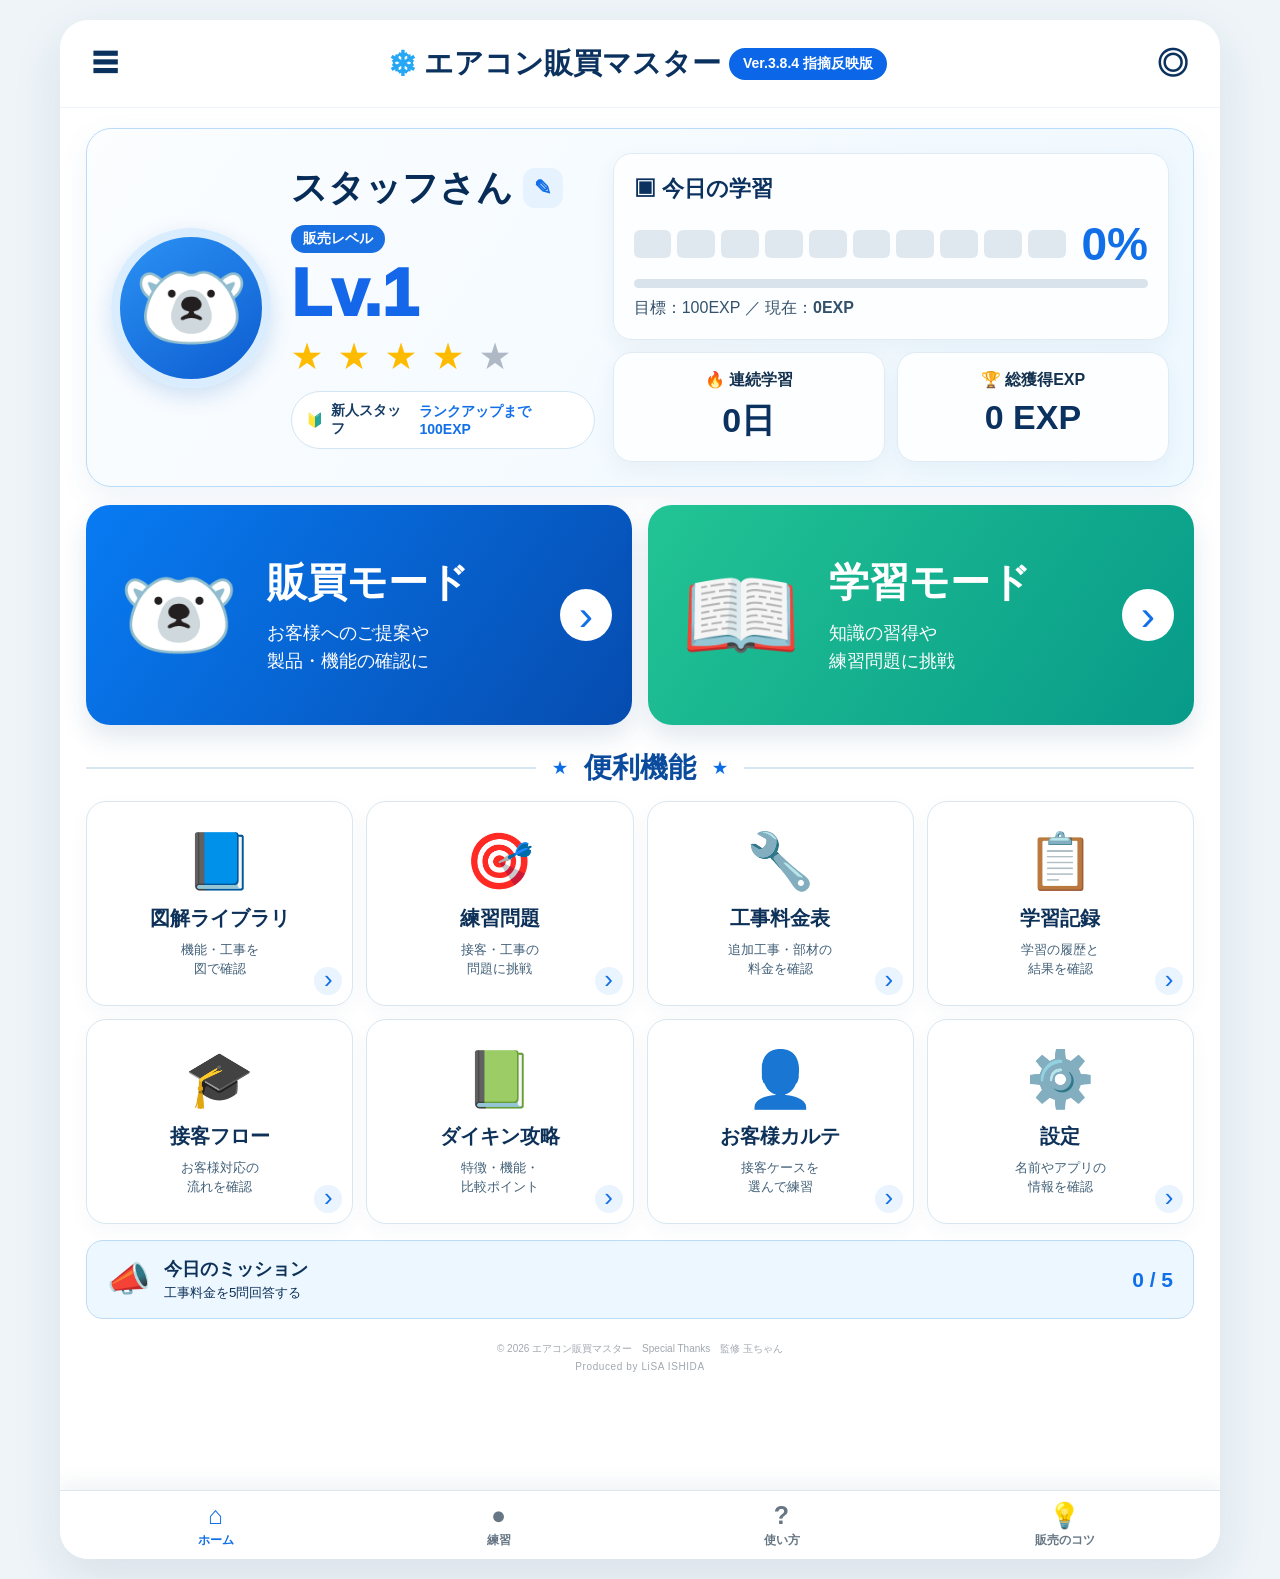
==== commit ffbd415c: "Add files via upload" ====
--- a/index.html
+++ b/index.html
@@ -4,7 +4,7 @@
 <meta charset="utf-8">
 <meta name="viewport" content="width=device-width,initial-scale=1,viewport-fit=cover">
 <meta name="theme-color" content="#ffffff">
-<title>エアコン販買マスター Pro Ver.3.8.3 販買モード精査版</title>
+<title>エアコン販買マスター Pro Ver.3.8.4 指摘反映版</title>
 <link rel="apple-touch-icon" sizes="180x180" href="apple-touch-icon.png?v=3500">
 <link rel="icon" type="image/png" sizes="32x32" href="favicon-32.png?v=3500">
 <style>
@@ -374,7 +374,7 @@
     <div class="brand">
       <span class="brand-snow">❄</span>
       <span>エアコン販買マスター</span>
-      <small>Ver.3.8.3 販買モード精査版</small>
+      <small>Ver.3.8.4 指摘反映版</small>
     </div>
     <button class="icon-button status-button" onclick="openMission()" aria-label="今日の目標">◎</button>
   </header>
@@ -782,7 +782,7 @@
 </div>
 
 <script>
-const DATA={"practice":[{"id":"v17-001","level":"初級","category":"基礎・工事","q":"APFは何を表す数値ですか？","choices":["年間を通した省エネ性能","冷房能力","室外機の大きさ","配管の長さ"],"answer":0,"ex":"APFは通年エネルギー消費効率で、年間を通した省エネ性能の目安です。 買い替えでは、既存機の取り外し・配管・電源・設置状況を確認します。"},{"id":"v17-002","level":"初級","category":"基礎・工事","q":"2.2kWは一般に何畳用の目安ですか？","choices":["6畳","8畳","10畳","14畳"],"answer":0,"ex":"2.2kWは一般に主として6畳用の目安です。 買い替えでは、既存機の取り外し・配管・電源・設置状況を確認します。"},{"id":"v17-003","level":"初級","category":"基礎・工事","q":"2.5kWは一般に何畳用の目安ですか？","choices":["8畳","6畳","10畳","14畳"],"answer":0,"ex":"2.5kWは一般に主として8畳用の目安です。 買い替えでは、既存機の取り外し・配管・電源・設置状況を確認します。"},{"id":"v17-004","level":"初級","category":"基礎・工事","q":"2.8kWは一般に何畳用の目安ですか？","choices":["10畳","6畳","8畳","18畳"],"answer":0,"ex":"2.8kWは一般に主として10畳用の目安です。 買い替えでは、既存機の取り外し・配管・電源・設置状況を確認します。"},{"id":"v17-005","level":"初級","category":"基礎・工事","q":"4.0kWは一般に何畳用の目安ですか？","choices":["14畳","10畳","18畳","23畳"],"answer":0,"ex":"4.0kWは一般に主として14畳用の目安です。 買い替えでは、既存機の取り外し・配管・電源・設置状況を確認します。"},{"id":"v17-006","level":"初級","category":"基礎・工事","q":"室内機の結露水を屋外へ流す部材は？","choices":["ドレンホース","冷媒管","VVFケーブル","アース線"],"answer":0,"ex":"ドレンホースが結露水を屋外へ排出します。 買い替えでは、既存機の取り外し・配管・電源・設置状況を確認します。"},{"id":"v17-007","level":"初級","category":"基礎・工事","q":"冷媒配管の役割は？","choices":["室内機と室外機の間で冷媒を循環させる","結露水を排出する","電源を供給する","室外機を固定する"],"answer":0,"ex":"冷媒配管は室内機と室外機の間で冷媒を循環させます。 買い替えでは、既存機の取り外し・配管・電源・設置状況を確認します。"},{"id":"v17-008","level":"初級","category":"基礎・工事","q":"専用回路とは？","choices":["エアコンに使う電気回路","他のコンセントと共用する回路","他室エアコンと共用する回路","屋外専用回路"],"answer":0,"ex":"エアコンだけに使用する専用の回路です。 買い替えでは、既存機の取り外し・配管・電源・設置状況を確認します。"},{"id":"v17-009","level":"初級","category":"基礎・工事","q":"アースの主な目的は？","choices":["漏電時の感電リスクを抑える","冷房能力を上げる","運転音を下げる","運転効率を上げる"],"answer":0,"ex":"漏電時に電気を逃がし、感電リスクを抑えます。 買い替えでは、既存機の取り外し・配管・電源・設置状況を確認します。"},{"id":"v17-010","level":"初級","category":"基礎・工事","q":"室外機を地面やベランダへ通常設置する方法は？","choices":["平地置き","壁面置き","天吊り","屋根置き"],"answer":0,"ex":"地面やベランダへの通常設置は平地置きです。 買い替えでは、既存機の取り外し・配管・電源・設置状況を確認します。"},{"id":"v17-011","level":"初級","category":"基礎・工事","q":"配管を保護し見た目を整える部材は？","choices":["化粧カバー","配管接続部材","連絡電線","ドレンホース"],"answer":0,"ex":"配管化粧カバーは配管を保護し外観も整えます。 買い替えでは、既存機の取り外し・配管・電源・設置状況を確認します。"},{"id":"v17-012","level":"初級","category":"基礎・工事","q":"隠ぺい配管とは？","choices":["壁や天井内部を通る配管","窓から垂らす配管","室外機上の配管","排水専用配管"],"answer":0,"ex":"壁や天井内部に通された配管です。 買い替えでは、既存機の取り外し・配管・電源・設置状況を確認します。"},{"id":"v17-013","level":"初級","category":"基礎・工事","q":"買い替え相談の最初のヒアリングとして、優先度が低いものは？","choices":["希望するメーカーや機能を確認する","室外機の取付方法や電源など設置環境を確認する","畳数に加え、日当たりや吹き抜けなど部屋条件を確認する","リモコンの使いやすさを詳しく比較する"],"answer":3,"ex":"リモコンの操作性も大切ですが、最初は希望条件・部屋条件・設置環境を整理します。操作性を重視する場合は、候補を絞った後に実機で確認します。"},{"id":"v17-014","level":"初級","category":"基礎・工事","q":"新規穴あけ工事の受付で、最初に確認する建物情報として最も重要なのは？","choices":["建物の着工時期と壁の構造","室内機の希望色と本体幅","使用する時間帯と設定温度","希望メーカーと予算"],"answer":0,"ex":"穴あけでは石綿事前調査の要否や構造物への影響を判断するため、着工時期と壁の構造を確認します。"},{"id":"v17-018","level":"初級","category":"基礎・工事","q":"100V機から200V機へ変更する際、電気工事の判断に直接必要な組み合わせは？","choices":["専用回路・配線方式・分電盤・コンセント形状","冷媒配管径・ドレン勾配・室外機寸法","室内機寸法・配管穴位置・化粧カバー色","契約者名・購入時期・保証期間"],"answer":0,"ex":"200V化では、専用回路、単相3線式か、分電盤、コンセント形状などを確認します。"},{"id":"v17-019","level":"初級","category":"基礎・工事","q":"工事条件や機種選びの判断材料として、写真で確認しても参考になりにくいものは？","choices":["室内機周辺とコンセントの位置関係","室外機置場と周囲の放熱スペース","配管穴と配管経路が分かる設置面","リモコン画面に表示された設定温度"],"answer":3,"ex":"設定温度は使い方の聞き取りには役立ちますが、設置可否や追加工事の判断材料としては優先度が低い情報です。室内機周辺・電源・室外機置場・配管経路が分かる写真を確認します。"},{"id":"v17-020","level":"初級","category":"基礎・工事","q":"配管カバー希望を確認するタイミングは？","choices":["工事受付時","工事完了後","配送後","修理受付時"],"answer":0,"ex":"受付時に室内外、色、経路を確認します。 買い替えでは、既存機の取り外し・配管・電源・設置状況を確認します。"},{"id":"v17-024","level":"初級","category":"電気","q":"築年数の経った戸建てでエアコンを1台新規増設する相談。30A契約と分かった時、最初の対応として最も適切なのは？","choices":["希望機種の電圧と専用回路の有無、分電盤、同時使用家電を確認する","契約容量を40Aへ変更してから、希望機種と設置場所を確認する","100V機を候補に絞り、室外機置場と配管経路を確認する","現在使用中の家電を減らせるか確認し、標準工事で受付する"],"answer":0,"ex":"契約容量だけでは設置可否を断定できません。新規増設では、希望機種の電圧、専用回路、分電盤、配線方式、同時使用家電を確認して判断します。"},{"id":"v17-028","level":"初級","category":"電気","q":"専用回路増設の概算を案内するうえで、優先度が低い情報は？","choices":["分電盤の空き状況","分電盤から室内機までの配線経路","室内機と分電盤の位置関係","室内機と室外機の位置関係"],"answer":3,"ex":"専用回路工事では分電盤から室内機側までの経路が重要です。室外機位置はエアコン工事全体では必要ですが、専用回路増設の概算では優先度が低い情報です。","scenarioType":"new"},{"id":"v17-030","level":"初級","category":"電気","q":"電源プラグ形状が合わない場合、確認・案内として優先度が低いものは？","choices":["既設コンセントの形状と電圧を確認する","専用回路と分電盤側の電圧を確認する","電圧切替やコンセント交換の要否を案内する","市販の変換プラグで対応できるかを先に確認する"],"answer":3,"ex":"プラグ形状が合わない場合は、変換プラグで済ませず、既設電源・専用回路・分電盤側の電圧を確認し、必要な電気工事を案内します。"},{"id":"v17-031","level":"初級","category":"工事料金","q":"2.2～3.6kWの標準工事の料金はいくらですか？","choices":["19,250円","20,350円","21,450円","23,650円"],"answer":1,"ex":"2.2～3.6kWの標準工事は税込20,350円です。 新規設置では、専用回路・穴あけ・室外機置場を特に確認します。"},{"id":"v17-032","level":"初級","category":"工事料金","q":"4.0～5.6kWの標準工事の料金はいくらですか？","choices":["23,650円","24,750円","25,850円","28,050円"],"answer":1,"ex":"4.0～5.6kWの標準工事は税込24,750円です。 買い替えでは、既存機の取り外し・配管・電源・設置状況を確認します。"},{"id":"v17-033","level":"初級","category":"工事料金","q":"6.3kW以上の標準工事の料金はいくらですか？","choices":["26,950円","28,050円","29,150円","31,350円"],"answer":1,"ex":"6.3kW以上の標準工事は税込28,050円です。 買い替えでは、既存機の取り外し・配管・電源・設置状況を確認します。"},{"id":"v17-034","level":"初級","category":"工事料金","q":"内機2階・外機1階の料金はいくらですか？","choices":["18,700円","19,800円","20,900円","23,100円"],"answer":1,"ex":"内機2階・外機1階は税込19,800円です。 買い替えでは、既存機の取り外し・配管・電源・設置状況を確認します。"},{"id":"v17-035","level":"初級","category":"工事料金","q":"内機3階・外機1階の料金はいくらですか？","choices":["35,200円","36,300円","37,400円","39,600円"],"answer":1,"ex":"内機3階・外機1階は税込36,300円です。 買い替えでは、既存機の取り外し・配管・電源・設置状況を確認します。"},{"id":"v17-036","level":"初級","category":"工事料金","q":"隠ぺい配管の料金はいくらですか？","choices":["7,700円","8,800円","9,900円","12,100円"],"answer":1,"ex":"隠ぺい配管は税込8,800円です。 新規設置では、専用回路・穴あけ・室外機置場を特に確認します。"},{"id":"v17-037","level":"初級","category":"工事料金","q":"ソフトドレン取付の料金はいくらですか？","choices":["6,600円","7,700円","8,800円","11,000円"],"answer":1,"ex":"ソフトドレン取付は税込7,700円です。 新規設置では、専用回路・穴あけ・室外機置場を特に確認します。"},{"id":"v17-038","level":"初級","category":"工事料金","q":"屋内壁貫通の料金はいくらですか？","choices":["5,500円","6,600円","7,700円","9,900円"],"answer":1,"ex":"屋内壁貫通は税込6,600円です。 新規設置では、専用回路・穴あけ・室外機置場を特に確認します。"},{"id":"v17-039","level":"初級","category":"工事料金","q":"立ち上げ工事（配管4m）の料金はいくらですか？","choices":["8,800円","9,900円","11,000円","13,200円"],"answer":1,"ex":"立ち上げ工事（配管4m）は税込9,900円です。 買い替えでは、既存機の取り外し・配管・電源・設置状況を確認します。"},{"id":"v17-041","level":"初級","category":"メーカー","q":"ストリーマを比較軸にしやすいメーカーは？","choices":["ダイキン","日立","三菱電機","SHARP"],"answer":0,"ex":"ストリーマはダイキンの代表的な空気・清潔技術です。 買い替えでは、既存機の取り外し・配管・電源・設置状況を確認します。"},{"id":"v17-043","level":"初級","category":"メーカー","q":"凍結洗浄を比較軸にしやすいメーカーは？","choices":["日立","ダイキン","三菱電機","東芝"],"answer":0,"ex":"凍結洗浄は日立の代表的な清潔機能です。 買い替えでは、既存機の取り外し・配管・電源・設置状況を確認します。"},{"id":"v17-045","level":"初級","category":"メーカー","q":"ムーブアイ系センサーを比較軸にしやすいメーカーは？","choices":["三菱電機","ダイキン","日立","東芝"],"answer":0,"ex":"ムーブアイは三菱電機の代表的なセンサー技術です。 新規設置では、専用回路・穴あけ・室外機置場を特に確認します。"},{"id":"v17-047","level":"初級","category":"メーカー","q":"熱交換器加熱除菌を比較軸にしやすいメーカーは？","choices":["ゼネラル","日立","ダイキン","SHARP"],"answer":0,"ex":"ゼネラルは熱交換器加熱除菌を代表的な清潔機能として展開しています。 買い替えでは、既存機の取り外し・配管・電源・設置状況を確認します。"},{"id":"v17-049","level":"初級","category":"メーカー","q":"プラズマ空清を比較軸にしやすいメーカーは？","choices":["東芝","SHARP","日立","三菱電機"],"answer":0,"ex":"東芝はプラズマ空清を代表的な空気清浄機能として展開しています。 買い替えでは、既存機の取り外し・配管・電源・設置状況を確認します。"},{"id":"v17-050","level":"初級","category":"メーカー","q":"風を感じにくい無風感空調を比較軸にしやすいメーカーは？","choices":["東芝","ダイキン","日立","SHARP"],"answer":0,"ex":"東芝は無風感空調を特徴として展開しています。搭載機種を確認します。 買い替えでは、既存機の取り外し・配管・電源・設置状況を確認します。"},{"id":"v17-051","level":"初級","category":"メーカー","q":"プラズマクラスターを比較軸にしやすいメーカーは？","choices":["SHARP","東芝","ダイキン","日立"],"answer":0,"ex":"プラズマクラスターはSHARPの代表的な空気ケア技術です。 買い替えでは、既存機の取り外し・配管・電源・設置状況を確認します。"},{"id":"v17-055","level":"初級","category":"接客","q":"価格重視のお客様への提案・ヒアリングとして、不適切な対応は？","choices":["最安機種に加え、施策を含めて価格メリットのある機種も紹介する","希望機能を確認し、お手入れ頻度や自動清掃機能の違いを説明する","候補が決まっていても、設置寸法や工事条件を確認する","最安機種と次に安い機種に絞り、予算を超える提案は行わない"],"answer":3,"ex":"価格重視でも、価格だけで候補を狭めるのは適切ではありません。必要機能や設置条件を確認し、対象条件を確認した上で無金利分割や価格保証券なども案内し、総合的に比較します。"},{"id":"v17-058","level":"初級","category":"接客","q":"直接風が苦手なお客様への提案候補として、比較上もっとも優先度が低いものは？","choices":["東芝DXシリーズ","三菱電機Rシリーズ","SHARP Vシリーズ","日立Gシリーズ"],"answer":3,"ex":"東芝DXは無風感空調、三菱Rはセンサーによる気流制御、SHARP Vは寒くなりにくい除湿を比較軸にできます。日立Gも機能確認は必要ですが、今回の悩みへの直接的な比較軸はほかの候補より弱いため優先度が下がります。"},{"id":"v17-068","level":"中級","category":"工事判断","q":"配管が標準長を超えるか判断できない場合、配管延長の案内として最も適切なものは？","choices":["一度帰宅して設置環境を確認してもらい、配管長が確定するまで成約を控える","標準工事条件だけを説明し、配管延長については工事当日に案内する","室内機と室外機が同一階なら標準長に収まるものとして案内する","可能な範囲で設置環境を聞き取り、延長が発生する場合の1m当たり料金を事前説明する"],"answer":3,"ex":"判断できない場合でも、可能な限り経路や位置関係を聞き取り、配管延長の可能性と単価を事前に説明します。同一階でも横引きなどで標準長を超える場合があります。"},{"id":"v17-070","level":"中級","category":"工事判断","q":"安全にハシゴを掛ける場所がない現場で、対応として不適切なものは？","choices":["設置場所周辺の写真を確認する","現地確認で施工方法と可否を判断する","室外機位置や配管経路の変更案を検討する","通常の高所作業料金で施工できると受付時に確定する"],"answer":3,"ex":"写真確認や現地確認、設置位置の変更検討は有効です。安全な作業条件が確認できない段階で、施工可否や料金を確定してはいけません。"},{"id":"v17-097","level":"中級","category":"電気","q":"同じ畳数の100V機と200V機を比較する際、確認項目として優先度が低いものは？","choices":["冷暖房能力と立ち上がり","期間消費電力量と使用時間","専用回路・電圧・コンセント形状","リモコンのボタン配置"],"answer":3,"ex":"操作性も確認事項ですが、100V・200V比較では能力、省エネ性、電源工事条件を優先して確認します。"},{"id":"v17-099","level":"上級","category":"電気","q":"10年以上使用しているエアコンが、運転中にブレーカーが落ちるという相談。対応として適さないものは？","choices":["本体故障が原因と考えられる内容のため、使用年数を踏まえて買い替えを案内する","症状が始まった時期と、ブレーカーが落ちるまでの運転時間を聞き取る","契約容量や他家電の同時使用状況、専用回路の状態を確認する","本体故障の可能性も考え、必要に応じて点検や修理を案内する"],"answer":0,"ex":"使用年数が10年を超えていても、契約容量・同時使用家電・回路・分電盤・本体故障など複数の原因が考えられます。年数だけで故障と断定せず、原因を確認してから修理・買い替えを提案します。"},{"id":"v17-100","level":"中級","category":"電気","q":"専用回路の増設案内・概算料金の説明で、優先度が低い情報は？","choices":["専用回路の配線経路","分電盤の空き状況","室内機と分電盤の位置関係","室内機と室外機の位置関係"],"answer":3,"ex":"室外機の位置もエアコン工事全体では重要ですが、専用回路増設の概算には、分電盤・室内機位置・配線経路を優先して確認します。","scenarioType":"new"},{"id":"v17-102","level":"上級","category":"電気","q":"新規設置で専用回路がない場合の確認・説明として、不適当なものは？","choices":["分電盤の空き状況と配線経路を確認した上で概算料金を案内する","現在のエアコン設置台数と契約容量を確認してから商品提案を進める","配管穴の穴あけ料金と、専用回路工事で壁貫通が必要な場合の料金を分けて説明する","取付後にブレーカーが落ちた場合は契約容量を増やせばよいと事前了承を得る"],"answer":3,"ex":"契約方式や分電盤・配線状況によっては、簡単に契約容量を増やせない場合があります。取付後の対応を前提にせず、設置前に電気設備全体を確認します。"},{"id":"v17-103","level":"中級","category":"メーカー提案","q":"花粉やニオイを重視し、ストリーマにも関心があるお客様。第一候補は？","choices":["ダイキン","三菱電機","日立","ゼネラル"],"answer":0,"ex":"ダイキンを第一候補にし、搭載機種と他社空気機能も比較します。 買い替えでは、既存機の取り外し・配管・電源・設置状況を確認します。"},{"id":"v17-104","level":"中級","category":"メーカー提案","q":"内部の熱交換器やファンの清潔性を最優先するお客様。第一候補は？","choices":["日立","SHARP","三菱電機","東芝"],"answer":0,"ex":"日立を第一候補にし、凍結洗浄など対象機種の清潔機能を確認します。 買い替えでは、既存機の取り外し・配管・電源・設置状況を確認します。"},{"id":"v17-105","level":"中級","category":"メーカー提案","q":"家族の暑がり・寒がりの差が大きく、気流制御重視。第一候補は？","choices":["三菱電機","日立","東芝","SHARP"],"answer":0,"ex":"三菱電機を第一候補にし、ムーブアイ系機能の搭載状況を確認します。 買い替えでは、既存機の取り外し・配管・電源・設置状況を確認します。"},{"id":"v17-106","level":"中級","category":"メーカー提案","q":"熱交換器の加熱除菌と設置性を比較したいお客様。第一候補は？","choices":["ゼネラル","ダイキン","日立","SHARP"],"answer":0,"ex":"ゼネラルを第一候補にし、対象機種の搭載機能と寸法を確認します。 買い替えでは、既存機の取り外し・配管・電源・設置状況を確認します。"},{"id":"v17-107","level":"中級","category":"メーカー提案","q":"風を感じにくい冷房と空気清浄を重視するお客様。第一候補は？","choices":["東芝","三菱電機","日立","ゼネラル"],"answer":0,"ex":"東芝を第一候補にし、無風感空調・プラズマ空清の搭載機種を確認します。 買い替えでは、既存機の取り外し・配管・電源・設置状況を確認します。"},{"id":"v17-108","level":"中級","category":"メーカー提案","q":"プラズマクラスターによる空気ケアを希望するお客様。第一候補は？","choices":["SHARP","東芝","ダイキン","日立"],"answer":0,"ex":"SHARPを第一候補にし、対象機種の機能を確認します。 買い替えでは、既存機の取り外し・配管・電源・設置状況を確認します。"},{"id":"v17-110","level":"中級","category":"メーカー提案","q":"空気清浄を重視し、メーカー指定のないお客様へ提案する機種として適切なのは？","choices":["プラズマ空清搭載の東芝対象シリーズ","内部カビ対策を中心とする日立Gシリーズ","熱交換器加熱除菌を中心とするゼネラルWシリーズ","ストリーマ空気清浄を搭載するダイキン対象シリーズ"],"answer":3,"ex":"内部清潔機能と室内空気への空気清浄機能は分けて確認します。この選択肢では、室内空気へのストリーマ空気清浄を搭載するダイキン対象シリーズが要望に直接合います。型式ごとの搭載有無は確認します。"},{"id":"v17-112","level":"中級","category":"メーカー提案","q":"価格重視のお客様へのコンサルとして、不適切な対応は？","choices":["特価機種や本体・工事施策を含め、総額で比較する","対象条件を確認し、無金利分割による月々の負担も案内する","価格保証券の条件を説明し、購入後の価格不安にも対応する","予算を超える候補は説明せず、最安機種だけで決定する"],"answer":3,"ex":"価格重視でも、必要機能や設置条件を確認した上で選択肢を示します。無金利分割や価格保証券は、対象条件・実施状況を確認して案内します。"},{"id":"v17-116","level":"中級","category":"接客","q":"「空気をきれいにしたい」と言われた時、追加ヒアリングとして優先度が低いものは？","choices":["花粉・ニオイ・ホコリ・PM2.5のうち、特に何が気になるか","ペットや喫煙など、ニオイや汚れの発生要因があるか","空気清浄機を併用しているか、現在の対策で不足を感じる点は何か","冷暖房時の設定温度を何度にすることが多いか"],"answer":3,"ex":"設定温度も使い方の確認には役立ちますが、空気ケア提案では、対象物・発生要因・現在の対策を先に具体化します。"},{"id":"v17-117","level":"中級","category":"接客","q":"「風が苦手」と言われた時、追加ヒアリングとして優先度が低いものは？","choices":["直接風が身体に当たることが苦手か","除湿運転時の冷えすぎが気になるか","部屋の温度ムラや家族の体感差が気になるか","暖房運転を開始してから設定温度へ達するまでの時間を重視するか"],"answer":3,"ex":"暖房の立ち上がりも商品比較では重要ですが、「風が苦手」という悩みを具体化する最初の聞き取りとしては、直接風・冷えすぎ・温度ムラの確認を優先します。"},{"id":"v17-118","level":"中級","category":"接客","q":"追加料金トラブルを減らす対応として、不適切なものは？","choices":["標準工事内容を説明し、追加料金が発生する条件を分けて概算案内する","設置場所の写真を確認し、不足があれば帰宅後の追加確認を依頼する","コンサルナビや工事コード表を確認しながら追加料金を説明する","追加料金が掛からない条件を中心に説明し、その条件に当てはまる前提で案内する"],"answer":3,"ex":"追加料金が掛からない条件だけを前提にすると、申告との差異や現地条件でトラブルになりやすくなります。標準工事と追加条件を切り分け、未確認部分は概算として説明します。"},{"id":"v17-124","level":"上級","category":"総合工事","q":"屋根置き室外機の買い替えで、配管延長と高所作業の可能性があります。店頭案内として不適切なものは？","choices":["既存架台の状態・再利用可否・搬出入経路を確認し、現地判断で金額が変わる可能性を説明する","設置写真やおおよその寸法を確認し、配管延長と高所作業の料金を分けて概算案内する","同じ場所・同じ能力帯なら既存架台は再利用できると考え、標準工事と配管延長だけで総額を案内する","店頭で判断しきれない条件は、現地調査後に施工可否と追加料金を確定すると説明する"],"answer":2,"ex":"同じ場所・同じ能力帯でも、既存架台の劣化、寸法、固定状態や安全な作業条件によって再利用できない場合があります。屋根置きでは、架台・搬出入経路・作業スペース・配管長を確認し、未確定部分は現地調査後に確定すると案内します。"},{"id":"v17-127","level":"上級","category":"総合工事","q":"室外機2段置きで、上段と下段に能力の異なる機種を設置する際、確認として不適当なものは？","choices":["架台の対応能力区分と耐荷重を確認する","上下の室外機寸法と吸排気・点検スペースを確認する","搬入経路と据付時の安全な作業スペースを確認する","上下の室内機で同じリモコンが使用できるか確認する"],"answer":3,"ex":"2段置きでは、架台適合・重量・寸法・放熱・点検・搬入条件を確認します。室内機のリモコン共用可否は架台設置の判断材料ではありません。"},{"id":"v17-132","level":"上級","category":"総合工事","q":"室外機を密閉気味のサービスバルコニーへ設置する際、確認項目として優先度が低いものは？","choices":["吸排気と放熱に必要なスペース","搬入・搬出経路と点検スペース","管理規約や室外機設置条件","室内機リモコンのボタン数"],"answer":3,"ex":"サービスバルコニーでは放熱、搬入・点検、管理規約を確認します。リモコンのボタン数は設置可否の判断には直接関係しません。"},{"id":"v17-134","level":"上級","category":"総合工事","q":"室内機3階・室外機1階で、道路側にハシゴを設置する相談。追加確認として優先度が低いものは？","choices":["道路使用や歩行者動線への影響を確認する","ハシゴ設置場所と作業員の安全確保方法を確認する","配管経路と必要長、高所作業条件を確認する","室内機のリモコンに無線LANボタンがあるか確認する"],"answer":3,"ex":"道路側の高所作業では、道路使用条件・歩行者への安全・ハシゴ設置・配管長を優先確認します。"},{"id":"v17-151","level":"上級","category":"メーカー総合","q":"犬2匹・花粉症・空気ケア重視のお客様。比較候補の組み合わせとして不適当なものは？","choices":["空気清浄機能を搭載したダイキン・東芝の対象機種を比較する","イオン放出系の空気ケアを搭載したSHARPなどの対象機種を比較する","ペット臭や花粉への対応内容を、各社の対象機種ごとに比較する","内部清潔機能を搭載していれば、空気清浄機能の有無は確認せず候補にする"],"answer":3,"ex":"内部清潔機能と、室内空気を対象とする空気清浄機能は同じではありません。対象物と搭載機能を機種ごとに確認します。"},{"id":"v17-153","level":"上級","category":"メーカー総合","q":"家族の体感差と直風対策を重視する場合、比較方法として不適当なものは？","choices":["人の位置や体感を見分けるセンサー気流を搭載した機種を比較する","直接風を避ける気流制御や無風感運転を搭載した機種を比較する","部屋の温度ムラを抑える気流制御の仕組みを対象機種で比較する","空気清浄機能の強さを基準に、家族の体感差への対応力を判断する"],"answer":3,"ex":"体感差と直風対策では、人感センサー・気流制御・温度ムラ対策を比較します。空気清浄機能だけでは判断できません。"},{"id":"v17-158","level":"上級","category":"メーカー総合","q":"在宅勤務・長時間運転・温度ムラが気になるお客様への提案として、最も適切なものは？","choices":["三菱電機Z・Rなどのセンサー気流を軸に、他社の気流制御も比較する","ダイキンのスイングコンプレッサーを気流制御機能として比較する","ゼネラルのハイドロフィリック熱交換器を温度ムラ対策として比較する","日立のウェーブファンを部屋の温度ムラ対策として比較する"],"answer":0,"ex":"温度ムラには、室内の人や温度を見分けるセンサー気流など、使用効果と機能が一致するものを比較します。スイングコンプレッサー、熱交換器の親水処理、ウェーブファンは別の目的の技術です。"},{"id":"v17-159","level":"上級","category":"メーカー総合","q":"部屋干し臭とPM2.5対策を重視する場合、比較方法として不適当なものは？","choices":["ニオイ対策と集じん・空気清浄機能を対象機種ごとに確認する","室内空気への作用と、エアコン内部の清潔機能を分けて比較する","フィルター方式やイオン・放電技術の対象物を確認して比較する","熱交換器の自動洗浄機能があれば、PM2.5対策も十分と判断する"],"answer":3,"ex":"内部洗浄機能はエアコン内部の清潔を保つ機能で、PM2.5への空気清浄性能とは別です。対象物と仕組みを確認します。"},{"id":"v17-163","level":"上級","category":"メーカー総合","q":"ニオイ対策を最重視しプラズマクラスターを希望。第一候補は？","choices":["SHARP","東芝","日立","三菱電機"],"answer":0,"ex":"希望機能が明確なのでSHARPを第一候補にします。 買い替えでは、既存機の取り外し・配管・電源・設置状況を確認します。"},{"id":"v17-173","level":"上級","category":"接客総合","q":"上位モデルを提案する際の応対として、不適切なものはどれか？","choices":["使用時間を確認し、省エネ性能による電気代差を比較して説明する","温度ムラや除湿などの困りごとを確認し、搭載機能との関係を説明する","清潔機能や手入れ方法を確認し、日常の負担がどう変わるか説明する","搭載機能が多いほど満足度も高くなるため、使用状況にかかわらず上位モデルを提案する"],"answer":3,"ex":"①～③は、お客様の使い方や困りごとに価格差が見合うかを確認する提案です。上位モデルは機能数やグレードだけで勧めず、お客様に必要な機能と価格差を結び付けて案内します。"},{"id":"v17-175","level":"上級","category":"接客総合","q":"工事条件が未確定の段階で総額を案内する場合、説明として不適当なものは？","choices":["確認済みの範囲を概算で示し、未確認条件で変動する可能性を伝える","標準工事と想定される追加工事を分け、条件ごとの概算を示す","写真や聞き取りで確認できた内容と、現地判断になる内容を分けて説明する","過去の類似工事と同額になる前提で、確定総額として案内する"],"answer":3,"ex":"未確認条件がある段階では確定額と誤解されないよう、概算範囲・確認済み条件・変動要因を明確にします。"},{"id":"v17-176","level":"上級","category":"接客総合","q":"他メーカーの悪口で自社推奨を強める接客は？","choices":["不適切","適切","高額商品なら適切","競合時は適切"],"answer":0,"ex":"事実に基づく比較とお客様への適合理由を説明します。 買い替えでは、既存機の取り外し・配管・電源・設置状況を確認します。"},{"id":"v215-r005","level":"上級","category":"接客総合","q":"買い替えで既存の配管穴を再利用できるか判断できない場合、案内として不適切なものは？","choices":["新旧室内機の寸法と配管取出し位置を比較し、既存穴が使えない可能性も説明する","新規穴あけの可能性に備え、建物の構造や着工時期、石綿事前調査の対象可否を確認する","既存穴が使えない場合は、据付位置の調整や新規穴あけを現地確認後に検討すると案内する","同じ能力帯への買い替えなら既存穴を再利用できる可能性が高いとして、新規穴あけの説明は省く"],"answer":3,"ex":"同じ能力帯でも室内機の高さ・奥行き・配管取出し位置は機種ごとに異なります。既存穴の再利用を前提にせず、新規穴あけの可能性、建物条件、石綿事前調査の要否まで含めて説明します。"},{"id":"v2q004","level":"上級","category":"工事","q":"隠ぺい配管の買い替え案内として、不適当なものは？","choices":["配管径・状態・ドレン方式により、現地確認後の可否判断となる可能性を説明する","設置環境と了承内容によっては、露出配管への変更も選択肢として案内する","隠ぺい配管で施工する場合は、連絡線の長さなど施工条件に合う機種を確認する","現在がダイキン製なら再利用できる可能性が高いため、露出配管は考慮しない"],"answer":3,"ex":"同じメーカーを使用中でも、既存配管を再利用できるとは限りません。配管径・状態・ドレン・連絡線・施工条件を確認し、必要に応じて露出配管も検討します。"},{"id":"v2q005","level":"上級","category":"暖房","q":"寒冷時の暖房性能を比較する時の確認方法として、適さないものは？","choices":["低温時暖房能力が外気温2℃条件で示される数値であることを理解して比較する","定格暖房能力や暖房時消費電力も含めて運転特性を比較する","室外機の運転可能外気温範囲や寒冷地向け仕様を確認する","冷房時の最大能力を基準に寒冷時の暖房性能を判断する"],"answer":3,"ex":"低温時暖房能力は外気温2℃条件で示される数値です。定格暖房能力・消費電力・運転可能外気温範囲なども確認し、冷房時最大能力だけでは判断しません。"},{"id":"qa-a02","level":"上級","category":"総合","q":"30A契約の住宅で200Vエアコンを希望された場合、確認の進め方として不適切なものは？","choices":["専用回路・配線方式・分電盤・同時使用家電を確認して判断する","単相3線式か確認し、200Vへの電圧切替が可能か判断する","契約容量が30A以上であれば、200V機を設置できるとして受付する","必要に応じて主幹容量や契約変更の可否も確認する"],"answer":2,"ex":"30A以上でも単相2線式では200Vへ切り替えできません。契約容量だけで判断せず、単相3線式か、専用回路・分電盤・主幹容量・同時使用家電などを確認します。"},{"id":"qa-a04","level":"上級","category":"総合","q":"屋根置き室外機の買い替えで、見積案内として不適切なものは？","choices":["既存架台の劣化と、新しい室外機の寸法・重量への適合を確認する","屋根の勾配、足場、搬出入経路など、安全に作業できる条件か確認する","配管延長の可能性や、屋根形状・配管経路によって化粧カバーを施工できない場合があることを説明する","屋根置き料金を加えれば施工可能として、現地確認前に工事可と確定する"],"answer":3,"ex":"屋根置きでは、架台の劣化、新室外機の寸法・重量、屋根の勾配、足場、搬出入経路を確認します。屋根の状態などで安全を確保できない場合は、追加料金を加えても施工できません。配管延長や化粧カバーも、屋根形状・配管経路により必要性や施工可否が変わります。"},{"id":"v38-001","level":"初級","category":"接客","q":"お客様が『電気代を抑えたい』と話した場合、最初の確認として優先度が低いものは？","choices":["一日の使用時間と主な使用時間帯","現在の設定温度と困っている場面","部屋の広さ・日当たり・断熱条件","候補機種のリモコン配色"],"answer":3,"ex":"省エネ提案では使用時間、使い方、部屋条件を先に確認します。リモコン配色は商品選定後の確認事項です。"},{"id":"v38-002","level":"中級","category":"工事","q":"買い替えで既存配管の再利用を希望された場合、受付時の説明として不適切なものは？","choices":["配管径・長さ・状態と新機種の施工条件を確認する","隠ぺい配管の場合は連絡線やドレン方式も確認する","現地確認で再利用不可となる可能性を説明する","同じ能力帯なら配管径も同じと考え、再利用前提で案内する"],"answer":3,"ex":"能力帯が同じでも配管径や施工条件が一致するとは限りません。配管・連絡線・ドレンなどを確認して判断します。"},{"id":"v38-003","level":"上級","category":"接客総合","q":"省エネ性能の高い上位機種を提案する際、説明として不適切なものは？","choices":["使用時間を確認し、年間電気代の差が価格差に見合うか比較する","部屋条件を確認し、能力不足や過大能力にならないよう機種を選ぶ","対象条件を確認し、無金利分割など支払い方法も含めて比較する","APFが高い機種なら、使用時間や部屋条件に関係なく得になると説明する"],"answer":3,"ex":"APFは重要な比較指標ですが、使用時間や部屋条件によって実際のメリットは変わります。価格差に見合うかを個別に説明します。"},{"id":"v38-004","level":"上級","category":"工事総合","q":"現地確認前の工事見積で、確定金額と誤解されにくい案内として最も適切なのは？","choices":["確認できた工事項目、未確認条件、変動する可能性を分けて概算表示する","標準工事と予想追加工事を合計し、参考総額として一つだけ表示する","過去の類似現場の平均額を基準に、今回も同程度と説明する","追加工事は現地精算とだけ伝え、本体と標準工事の総額を表示する"],"answer":0,"ex":"確認済み範囲と未確認条件を分けることで、概算と確定額の違いが明確になります。"}],"price":[{"id":"v17-031","level":"初級","category":"工事料金","q":"2.2～3.6kWの標準工事の料金はいくらですか？","choices":["19,250円","20,350円","21,450円","23,650円"],"answer":1,"ex":"2.2～3.6kWの標準工事は税込20,350円です。 新規設置では、専用回路・穴あけ・室外機置場を特に確認します。"},{"id":"v17-032","level":"初級","category":"工事料金","q":"4.0～5.6kWの標準工事の料金はいくらですか？","choices":["23,650円","24,750円","25,850円","28,050円"],"answer":1,"ex":"4.0～5.6kWの標準工事は税込24,750円です。 買い替えでは、既存機の取り外し・配管・電源・設置状況を確認します。"},{"id":"v17-033","level":"初級","category":"工事料金","q":"6.3kW以上の標準工事の料金はいくらですか？","choices":["26,950円","28,050円","29,150円","31,350円"],"answer":1,"ex":"6.3kW以上の標準工事は税込28,050円です。 買い替えでは、既存機の取り外し・配管・電源・設置状況を確認します。"},{"id":"v17-034","level":"初級","category":"工事料金","q":"内機2階・外機1階の料金はいくらですか？","choices":["18,700円","19,800円","20,900円","23,100円"],"answer":1,"ex":"内機2階・外機1階は税込19,800円です。 買い替えでは、既存機の取り外し・配管・電源・設置状況を確認します。"},{"id":"v17-035","level":"初級","category":"工事料金","q":"内機3階・外機1階の料金はいくらですか？","choices":["35,200円","36,300円","37,400円","39,600円"],"answer":1,"ex":"内機3階・外機1階は税込36,300円です。 買い替えでは、既存機の取り外し・配管・電源・設置状況を確認します。"},{"id":"v17-036","level":"初級","category":"工事料金","q":"隠ぺい配管の料金はいくらですか？","choices":["7,700円","8,800円","9,900円","12,100円"],"answer":1,"ex":"隠ぺい配管は税込8,800円です。 新規設置では、専用回路・穴あけ・室外機置場を特に確認します。"},{"id":"v17-037","level":"初級","category":"工事料金","q":"ソフトドレン取付の料金はいくらですか？","choices":["6,600円","7,700円","8,800円","11,000円"],"answer":1,"ex":"ソフトドレン取付は税込7,700円です。 新規設置では、専用回路・穴あけ・室外機置場を特に確認します。"},{"id":"v17-038","level":"初級","category":"工事料金","q":"屋内壁貫通の料金はいくらですか？","choices":["5,500円","6,600円","7,700円","9,900円"],"answer":1,"ex":"屋内壁貫通は税込6,600円です。 新規設置では、専用回路・穴あけ・室外機置場を特に確認します。"},{"id":"v17-039","level":"初級","category":"工事料金","q":"立ち上げ工事（配管4m）の料金はいくらですか？","choices":["8,800円","9,900円","11,000円","13,200円"],"answer":1,"ex":"立ち上げ工事（配管4m）は税込9,900円です。 買い替えでは、既存機の取り外し・配管・電源・設置状況を確認します。"},{"id":"qa-p01","level":"初級","category":"料金説明","q":"標準工事料金を案内する際、最も適切な説明は？","choices":["標準範囲と追加条件を分けて説明する","本体と標準工事を確定総額として説明する","過去の平均追加額を一律に加えて説明する","追加料金は現地で初めて説明すると案内する"],"answer":0,"ex":"標準工事の範囲と追加になる条件を分け、店頭案内は概算であることを伝えます。"},{"id":"qa-p02","level":"中級","category":"配管延長","q":"配管延長が必要か不明な場合、料金案内として最も適切なのは？","choices":["設置条件を聞き、延長時の単価と概算を説明する","標準長で収まる前提で会計し現地精算とする","同一階なら延長なしとして案内する","配管長が確定するまで本体提案を行わない"],"answer":0,"ex":"可能な限り設置条件を確認し、延長が発生する条件と単価・概算を説明します。"},{"id":"qa-p03","level":"上級","category":"複合工事","q":"2階室内機・1階室外機の概算で、優先度が低い情報は？","choices":["配管経路と高低差","高所作業の有無","化粧カバーの希望","リモコンホルダーの位置"],"answer":3,"ex":"立ち下ろし工事では配管長、高所作業、カバー、穴あけ条件が見積に影響します。"}],"salesCases":[{"id":"C001","title":"電気代を下げたいご夫婦","avatar":"👨‍👩","customer":"40代ご夫婦","home":"木造2階建て","room":"LDK18畳","budget":"25万円前後","speech":"電気代が高くて、どのエアコンがいいか迷っています。","steps":[{"q":"電気代を下げたいという相談で、最初の確認として最も適切なのは？","choices":["現在の使用時間・設定温度・困っている季節を確認する","年間消費電力量が最も少ない機種から紹介する","現在の契約アンペアと分電盤の空きを確認する","予算上限と希望メーカーを先に確認する"],"answer":0,"ex":"契約容量や予算確認も必要ですが、電気代の悩みを正しく捉えるには、まず現在の使い方と負担が大きい季節を確認します。その後、部屋条件・設置条件・予算へ広げます。"},{"q":"省エネ上位機種を比較する際、説明として最も適切なのは？","choices":["APFが高い機種ほど必ず電気代が安くなると説明する","本体価格差と年間消費電力量の差を、使用時間を踏まえて比較する","最上位機種のみを比較し、標準機種は候補から外す","省エネ性能よりも値引き額を優先して比較する"],"answer":1,"ex":"省エネ性は重要ですが、実際の使用時間や部屋条件で効果は変わります。本体価格差とランニングコスト差を並べ、お客様にとって価格差に見合うかを確認します。"},{"q":"価格と省エネ性で迷うお客様へのまとめ方として最も適切なのは？","choices":["本体価格・想定電気代・必要機能・工事費を並べて選びやすくする","省エネ性能が高い機種を将来得になるとして勧め切る","初期費用が安い機種を選び、電気代は使い方で調整してもらう","無金利分割が使える機種の中から上位機種へ絞る"],"answer":0,"ex":"無金利分割などの支払い方法は有効ですが、先に本体価格・電気代・必要機能・工事費を比較し、総合的に納得できる候補を作ることが大切です。"}]},{"id":"C002","title":"100Vから200Vを検討","avatar":"👨‍👩","customer":"40代ご夫婦","home":"戸建て","room":"LDK18畳","budget":"30万円前後","speech":"今は100Vですが、200Vのエアコンも付けられますか？","steps":[{"q":"100Vから200V機を検討しているお客様への最初の返答として最も適切なのは？","choices":["現在のコンセント形状を確認し、200V形状なら設置可能と案内する","専用回路・分電盤・配線方式を確認して可否を判断すると案内する","契約容量が30A以上なら200V機を候補にできると案内する","200V機の消費電力を確認して契約容量内なら受付する"],"answer":1,"ex":"コンセント形状や契約容量だけでは判断できません。単相3線式か、専用回路・分電盤・配線状況などを確認して電源工事の可否を判断します。"},{"q":"確認の順序として最も適切なのは？","choices":["希望機種を決定してから、必要な電気工事を確認する","契約容量変更を案内してから、専用回路の有無を確認する","設置場所・専用回路・分電盤・配線方式を確認して候補機種を絞る","100V機と200V機の電気代を比較し、安い方の電圧を選ぶ"],"answer":2,"ex":"先に設置条件と電源条件を確認すれば、設置できない機種を提案するリスクを減らせます。電気代だけで電圧を決めるものではありません。"},{"q":"工事費の案内として最も適切なのは？","choices":["電圧切替とコンセント交換のみの料金を確定額として伝える","分電盤や配線状況により追加工事が変わるため、確認範囲と概算を分けて伝える","200V機は標準工事外になるため、現地で全額精算とだけ伝える","契約容量変更の費用を含めた総額を先に案内する"],"answer":1,"ex":"必要工事は現場条件で変わります。店頭で確認できた内容と未確認条件を分け、電圧切替・コンセント交換・配線工事などの可能性を概算で説明します。"}]},{"id":"C003","title":"隠ぺい配管のマンション","avatar":"👨‍👩","customer":"50代ご夫婦","home":"マンション","room":"LDK16畳","budget":"28万円前後","speech":"配管は壁の中です。今の配管を使えますか？","steps":[{"q":"隠ぺい配管を再利用できるか聞かれた際、最も適切な案内は？","choices":["同じメーカーへの買い替えなら再利用できる可能性が高いと案内する","配管径・状態・ドレン方式・連絡線などを確認して判断すると案内する","能力が同じ機種なら既存配管を使えると案内する","配管洗浄を行えば基本的に再利用できると案内する"],"answer":1,"ex":"メーカーや能力だけでは判断できません。配管径・状態・ドレン方式・連絡線・施工条件などを確認し、必要に応じて現地判断とします。"},{"q":"機種選びの進め方として最も適切なのは？","choices":["隠ぺい配管対応を優先し、予算や必要機能は後で確認する","希望機能と予算を確認しつつ、配管条件に適合する機種へ絞る","既存機と同じメーカー・同じ能力の機種から選ぶ","配管再利用の可否が確定するまで商品提案を行わない"],"answer":1,"ex":"配管条件だけでなく、お客様の希望や予算も必要です。条件に合う機種を複数残し、現地確認後に最終確定できる進め方が適切です。"},{"q":"露出配管の提案を含めた説明として最も適切なのは？","choices":["隠ぺい配管が使えない場合は工事不可と案内する","再利用できない場合に備え、露出配管の可否や見た目も含めて選択肢を説明する","露出配管の方が確実なので、最初から露出配管で案内する","現在がダイキンなら露出配管の検討は不要と案内する"],"answer":1,"ex":"隠ぺい配管が使えない場合でも、露出配管が可能なら代替案になります。施工可否や外観を確認し、お客様の了承を得て選択肢として案内します。"}]},{"id":"C004","title":"ペットのため24時間運転","avatar":"👩🐶","customer":"30代女性・犬2匹","home":"戸建て","room":"LDK16畳","budget":"30万円前後","speech":"犬がいるので、留守中も一日中使います。","steps":[{"q":"犬がいるため24時間運転するお客様へ、最初に確認する内容として最も適切なのは？","choices":["留守時間・設定温度・現在困っていることを確認する","犬種と頭数を確認し、適用畳数を一段上げる","年間消費電力量が最も少ない機種を紹介する","自動掃除機能の有無を先に確認する"],"answer":0,"ex":"犬種や頭数も参考になりますが、まず実際の使用時間・設定温度・温度ムラ・ニオイなどの困りごとを確認し、必要な性能を整理します。"},{"q":"24時間運転を前提に比較する際、優先順位として最も適切なのは？","choices":["省エネ性・温度安定・清潔性を、使い方に合わせて比較する","APFが最も高い機種を第一候補にする","空気清浄機能を搭載する機種だけに絞る","自動掃除機能が多い上位機種を中心に比較する"],"answer":0,"ex":"長時間運転では省エネ性が重要ですが、温度安定や清潔性も欠かせません。単一機能で決めず、実際の困りごとに合わせて比較します。"},{"q":"予算を超える上位機種を提案する場合、最も適切なのは？","choices":["長時間運転なら元が取れると説明して勧める","価格差に見合う省エネ・温度管理・清潔機能があるかを具体的に示す","ペットがいる家庭には上位機種が必要と説明する","無金利分割を案内し、月額が収まれば上位機種に決める"],"answer":1,"ex":"上位機種は価格差に見合う価値がある場合に提案します。無金利分割は支払い方法の選択肢であり、必要性の説明に代わるものではありません。"}]},{"id":"C005","title":"高齢者の寝室買い替え","avatar":"👵","customer":"70代女性","home":"木造平屋","room":"寝室8畳","budget":"18万円前後","speech":"操作が簡単で、冬も暖かいものがいいです。","steps":[{"q":"操作が簡単で冬も暖かい機種を希望する高齢のお客様へ、最初に確認する内容は？","choices":["普段使う運転・暖房の困りごと・リモコン操作への不安を確認する","低温時暖房能力が高い機種から案内する","大きな文字のリモコンを採用するメーカーへ絞る","予算内の上位モデルを複数紹介する"],"answer":0,"ex":"暖房性能だけでなく、どの操作に不安があるかを確認します。必要な機能を絞ることで、使いやすさと暖かさを両立しやすくなります。"},{"q":"比較の進め方として最も適切なのは？","choices":["暖房能力・気流・操作性を実機で確認し、使う機能に絞って比べる","低温時暖房能力が最も高い機種を第一候補にする","操作が簡単な標準機種を選び、暖房能力は畳数で判断する","音声操作やスマホ連携がある機種を中心に比較する"],"answer":0,"ex":"数値だけでなく、直接風の当たり方やリモコンの見やすさも大切です。実際に使う機能に絞って確認します。"},{"q":"説明時の配慮として最も適切なのは？","choices":["主要機能を一通り説明し、後で家族と相談してもらう","操作手順を実機で確認し、必要なボタンと注意点を絞って伝える","上位モデルと標準モデルの違いを一覧で説明する","紙のカタログへ印を付けて渡し、操作は設置後に覚えてもらう"],"answer":1,"ex":"情報量が多いと混乱しやすいため、実際に使う操作を確認しながら、必要な内容へ絞って説明します。"}]},{"id":"C006","title":"新築LDKのまとめ買い相談","avatar":"👨‍👩‍👧","customer":"30代夫婦・子ども1人","home":"新築戸建て","room":"LDK20畳","budget":"35万円前後","speech":"新築なので失敗したくありません。電気代も気になります。","steps":[{"q":"新築LDKで失敗したくないという相談。最初の確認として最も適切なのは？","choices":["図面・設置位置・部屋条件・使用時間を確認する","20畳用の上位機種を中心に紹介する","予算と希望メーカーを確認して候補を絞る","省エネ基準達成率の高い機種から案内する"],"answer":0,"ex":"予算確認も必要ですが、新築では能力選定や工事条件に関わる図面・日当たり・吹き抜け・設置位置などを先に整理します。"},{"q":"機種比較として最も適切なのは？","choices":["本体価格・年間電気代・必要機能・工事条件を総合比較する","省エネ性能が高い上位機種同士で比較する","予算内で最も能力が大きい機種を選ぶ","新築なので長期使用を前提に最上位機種を勧める"],"answer":0,"ex":"長期使用を考えても、上位機種が必ず最適とは限りません。初期費用・電気代・必要機能・設置条件を合わせて比較します。"},{"q":"工事案内として最も適切なのは？","choices":["図面上で穴位置と室外機置場が確認できれば工事内容を確定する","専用回路・穴位置・配管経路・室外機置場を確認し、未確定条件を明確にする","新築工事会社へエアコン用の穴と回路を任せれば確認不要と案内する","外観を重視するため化粧カバーを標準で含めて案内する"],"answer":1,"ex":"図面だけでは現地の納まりまで確定できない場合があります。確認済み事項と未確認事項を分け、追加の可能性も説明します。"}]},{"id":"C007","title":"海沿い住宅の買い替え","avatar":"👨","customer":"50代男性","home":"海から500mの戸建て","room":"LDK16畳","budget":"30万円前後","speech":"海が近いので、室外機がすぐ傷まないか心配です。","steps":[{"q":"海沿い住宅で室外機の腐食が心配という相談。最初の確認として最も適切なのは？","choices":["海からの距離・風向き・設置場所・現在の腐食状態を確認する","耐塩害仕様の有無を確認して対応メーカーへ絞る","既存室外機の使用年数とメーカーを確認する","予算と希望能力を確認してから塩害対策を説明する"],"answer":0,"ex":"塩害の影響は距離だけでは決まりません。潮風の当たり方、設置環境、現在の腐食状態を確認して対策の必要性を判断します。"},{"q":"提案として最も適切なのは？","choices":["耐塩害仕様なら設置場所を問わず安心と説明する","耐塩害仕様と、潮風を受けにくい設置方法を合わせて検討する","標準機へ室外機カバーを付ければ十分と説明する","重塩害地域では最上位機種を選ぶ必要があると説明する"],"answer":1,"ex":"耐塩害仕様だけで完全に防げるわけではありません。設置方向・固定方法・清掃や点検なども含めて検討します。"},{"q":"既存架台を再利用する場合の案内として最も適切なのは？","choices":["見た目に問題がなければ再利用できると案内する","新室外機の寸法・重量と架台の腐食状態を確認して判断する","耐塩害室外機なら既存架台もそのまま使えると案内する","架台は消耗品なので必ず交換すると案内する"],"answer":1,"ex":"外観だけでは強度を判断できません。腐食状態と新室外機への適合を確認し、安全に使えるか判断します。"}]},{"id":"C008","title":"2階設置・1階室外機","avatar":"👩","customer":"40代女性","home":"木造2階建て","room":"2階寝室10畳","budget":"22万円前後","speech":"室外機は1階に置きたいです。工事費は高くなりますか？","steps":[{"q":"2階室内機・1階室外機を希望する相談で、最初の確認として最も適切なのは？","choices":["配管経路・高低差・穴位置・室外機置場を確認する","室内機の設置高さと本体寸法を確認する","化粧カバーの色と希望メーカーを確認する","予算と工事希望日を確認して概算を案内する"],"answer":0,"ex":"本体寸法や予算も必要ですが、まず追加工事へ直結する配管経路・高低差・高所作業条件を確認します。"},{"q":"追加料金の説明として最も適切なのは？","choices":["2階から1階なら立ち下ろし料金を加えた総額で案内する","配管延長・高所作業・化粧カバーなど、条件ごとに概算を説明する","現地でしか分からないため追加料金は説明しない","配管写真があれば店頭で確定額を案内する"],"answer":1,"ex":"追加項目は条件で変わります。分かる範囲で項目別に概算を示し、現地確認で最終確定することを伝えます。"},{"q":"成約前のまとめとして最も適切なのは？","choices":["標準工事と追加候補を説明し、未確認条件で変動することを了承いただく","追加料金が発生する可能性が高いので現地調査後に再来店してもらう","概算の上限額を決め、その範囲内で工事してもらう","工事業者から当日説明があるとだけ伝える"],"answer":0,"ex":"即決を避ける必要はありません。確認済み条件と未確認条件を分け、追加の可能性を説明して納得いただくことが重要です。"}]},{"id":"C009","title":"赤ちゃんのいる寝室","avatar":"👩‍🍼","customer":"30代女性・乳児","home":"マンション","room":"寝室8畳","budget":"20万円前後","speech":"赤ちゃんがいるので、風が直接当たらないものがいいです。","steps":[{"q":"赤ちゃんに風を直接当てたくないという相談。最初の確認として最も適切なのは？","choices":["ベッド位置・使用時間・現在の温度や風の困りごとを確認する","気流制御機能が強いメーカーへ候補を絞る","静音性と清潔機能を優先して比較する","室内機の設置位置を確認し、風向きだけで判断する"],"answer":0,"ex":"まず赤ちゃんの位置と実際の困りごとを確認します。そのうえで気流・温度安定・静音・清潔性を比較します。"},{"q":"候補機種の比較方法として最も適切なのは？","choices":["気流制御・温度安定・静音性・清潔性を、寝室での使い方に合わせて比べる","風よけ機能がある上位機種に絞って比較する","寒くなりにくい除湿を搭載する機種だけを比較する","センサー搭載機種ならどれでも直接風を避けられると説明する"],"answer":0,"ex":"一つの機能だけでなく、寝室での使用時間や除湿時の冷え、音、清潔性まで含めて比較します。"},{"q":"実機案内として最も適切なのは？","choices":["風向き・風量・リモコン操作を確認し、設置位置との関係も説明する","最大風量を実演して、風向き調整範囲を確認してもらう","自動運転にすれば直接風は避けられると説明する","カタログの気流図を見せ、実機確認は不要と案内する"],"answer":0,"ex":"実機で操作と風向きを確認しつつ、実際の部屋では設置位置によって感じ方が変わることも説明します。"}]},{"id":"C010","title":"ブレーカー容量が不安","avatar":"👴","customer":"60代男性","home":"築30年戸建て","room":"LDK14畳","budget":"25万円前後","speech":"家の契約が30Aですが、エアコンを大きくして大丈夫ですか？","steps":[{"q":"30A契約で能力の大きいエアコンを希望する相談。最初の返答として最も適切なのは？","choices":["30Aでも200V機なら負担が少ないため候補にできると案内する","契約容量・同時使用家電・専用回路・分電盤を確認して判断すると案内する","能力が大きい機種は40A以上が必要と案内する","100V機に絞れば現在の契約で使えると案内する"],"answer":1,"ex":"契約容量や電圧だけでは判断できません。専用回路、配線方式、分電盤、同時使用家電などを確認します。"},{"q":"追加確認として最も適切なのは？","choices":["主幹容量・空き回路・配線方式・現在の使用家電を確認する","現在の電気料金と年間消費電力量を確認する","既存機のメーカーと能力を確認し、同等機種を選ぶ","契約変更にかかる費用を先に案内する"],"answer":0,"ex":"電気料金や既存機も参考になりますが、設置可否の判断には電気設備と同時使用状況の確認が優先です。"},{"q":"提案のまとめとして最も適切なのは？","choices":["必要に応じて電気工事や契約変更も含め、設置可能な候補を比較する","30Aのまま使える機種の中から最も能力が高いものを選ぶ","他家電の同時使用を控える条件で希望機種を受付する","契約容量を上げてから再来店してもらう"],"answer":0,"ex":"最初から契約変更を前提にせず、設備確認後に必要な工事や契約変更を整理し、設置可能な候補を比較します。"}]}]};
+const DATA={"practice":[{"id":"v17-001","level":"初級","category":"基礎・工事","q":"APFは何を表す数値ですか？","choices":["年間を通した省エネ性能","冷房能力","室外機の大きさ","配管の長さ"],"answer":0,"ex":"APFは通年エネルギー消費効率で、年間を通した省エネ性能の目安です。 買い替えでは、既存機の取り外し・配管・電源・設置状況を確認します。"},{"id":"v17-002","level":"初級","category":"基礎・工事","q":"2.2kWは一般に何畳用の目安ですか？","choices":["6畳","8畳","10畳","14畳"],"answer":0,"ex":"2.2kWは一般に主として6畳用の目安です。 買い替えでは、既存機の取り外し・配管・電源・設置状況を確認します。"},{"id":"v17-003","level":"初級","category":"基礎・工事","q":"2.5kWは一般に何畳用の目安ですか？","choices":["8畳","6畳","10畳","14畳"],"answer":0,"ex":"2.5kWは一般に主として8畳用の目安です。 買い替えでは、既存機の取り外し・配管・電源・設置状況を確認します。"},{"id":"v17-004","level":"初級","category":"基礎・工事","q":"2.8kWは一般に何畳用の目安ですか？","choices":["10畳","6畳","8畳","18畳"],"answer":0,"ex":"2.8kWは一般に主として10畳用の目安です。 買い替えでは、既存機の取り外し・配管・電源・設置状況を確認します。"},{"id":"v17-005","level":"初級","category":"基礎・工事","q":"4.0kWは一般に何畳用の目安ですか？","choices":["14畳","10畳","18畳","23畳"],"answer":0,"ex":"4.0kWは一般に主として14畳用の目安です。 買い替えでは、既存機の取り外し・配管・電源・設置状況を確認します。"},{"id":"v17-006","level":"初級","category":"基礎・工事","q":"室内機の結露水を屋外へ流す部材は？","choices":["ドレンホース","冷媒管","VVFケーブル","アース線"],"answer":0,"ex":"ドレンホースが結露水を屋外へ排出します。 買い替えでは、既存機の取り外し・配管・電源・設置状況を確認します。"},{"id":"v17-007","level":"初級","category":"基礎・工事","q":"冷媒配管の役割は？","choices":["室内機と室外機の間で冷媒を循環させる","結露水を排出する","電源を供給する","室外機を固定する"],"answer":0,"ex":"冷媒配管は室内機と室外機の間で冷媒を循環させます。 買い替えでは、既存機の取り外し・配管・電源・設置状況を確認します。"},{"id":"v17-008","level":"初級","category":"基礎・工事","q":"専用回路とは？","choices":["エアコンに使う電気回路","他のコンセントと共用する回路","他室エアコンと共用する回路","屋外専用回路"],"answer":0,"ex":"エアコンだけに使用する専用の回路です。 買い替えでは、既存機の取り外し・配管・電源・設置状況を確認します。"},{"id":"v17-009","level":"初級","category":"基礎・工事","q":"アースの主な目的は？","choices":["漏電時の感電リスクを抑える","冷房能力を上げる","運転音を下げる","運転効率を上げる"],"answer":0,"ex":"漏電時に電気を逃がし、感電リスクを抑えます。 買い替えでは、既存機の取り外し・配管・電源・設置状況を確認します。"},{"id":"v17-010","level":"初級","category":"基礎・工事","q":"室外機を地面やベランダへ通常設置する方法は？","choices":["平地置き","壁面置き","天吊り","屋根置き"],"answer":0,"ex":"地面やベランダへの通常設置は平地置きです。 買い替えでは、既存機の取り外し・配管・電源・設置状況を確認します。"},{"id":"v17-011","level":"初級","category":"基礎・工事","q":"配管を保護し見た目を整える部材は？","choices":["化粧カバー","配管接続部材","連絡電線","ドレンホース"],"answer":0,"ex":"配管化粧カバーは配管を保護し外観も整えます。 買い替えでは、既存機の取り外し・配管・電源・設置状況を確認します。"},{"id":"v17-012","level":"初級","category":"基礎・工事","q":"隠ぺい配管とは？","choices":["壁や天井内部を通る配管","窓から垂らす配管","室外機上の配管","排水専用配管"],"answer":0,"ex":"壁や天井内部に通された配管です。 買い替えでは、既存機の取り外し・配管・電源・設置状況を確認します。"},{"id":"v17-013","level":"初級","category":"基礎・工事","q":"買い替え相談の最初のヒアリングとして、優先度が低いものは？","choices":["希望するメーカーや機能を確認する","室外機の取付方法や電源など設置環境を確認する","畳数に加え、日当たりや吹き抜けなど部屋条件を確認する","リモコンの使いやすさを詳しく比較する"],"answer":3,"ex":"リモコンの操作性も大切ですが、最初は希望条件・部屋条件・設置環境を整理します。操作性を重視する場合は、候補を絞った後に実機で確認します。"},{"id":"v17-014","level":"初級","category":"基礎・工事","q":"新規穴あけ工事の受付で、最初に確認する建物情報として最も重要なのは？","choices":["建物の着工時期と壁の構造","室内機の希望色と本体幅","使用する時間帯と設定温度","希望メーカーと予算"],"answer":0,"ex":"穴あけでは石綿事前調査の要否や構造物への影響を判断するため、着工時期と壁の構造を確認します。"},{"id":"v17-018","level":"初級","category":"基礎・工事","q":"100V機から200V機へ変更する際、電気工事の判断に直接必要な組み合わせは？","choices":["専用回路・配線方式・分電盤・コンセント形状","冷媒配管径・ドレン勾配・室外機寸法","室内機寸法・配管穴位置・化粧カバー色","契約者名・購入時期・保証期間"],"answer":0,"ex":"200V化では、専用回路、単相3線式か、分電盤、コンセント形状などを確認します。"},{"id":"v17-019","level":"初級","category":"基礎・工事","q":"工事条件や機種選びの判断材料として、写真で確認しても参考になりにくいものは？","choices":["室内機周辺とコンセントの位置関係","室外機置場と周囲の放熱スペース","配管穴と配管経路が分かる設置面","リモコン画面に表示された設定温度"],"answer":3,"ex":"設定温度は使い方の聞き取りには役立ちますが、設置可否や追加工事の判断材料としては優先度が低い情報です。室内機周辺・電源・室外機置場・配管経路が分かる写真を確認します。"},{"id":"v17-020","level":"初級","category":"基礎・工事","q":"配管カバー希望を確認するタイミングは？","choices":["工事受付時","工事完了後","配送後","修理受付時"],"answer":0,"ex":"受付時に室内外、色、経路を確認します。 買い替えでは、既存機の取り外し・配管・電源・設置状況を確認します。"},{"id":"v17-024","level":"初級","category":"電気","q":"築年数の経った戸建てでエアコンを1台新規増設する相談。30A契約と分かった時、最初の対応として最も適切なのは？","choices":["希望機種の電圧と専用回路の有無、分電盤、同時使用家電を確認する","契約容量を40Aへ変更してから、希望機種と設置場所を確認する","100V機を候補に絞り、室外機置場と配管経路を確認する","現在使用中の家電を減らせるか確認し、標準工事で受付する"],"answer":0,"ex":"契約容量だけでは設置可否を断定できません。新規増設では、希望機種の電圧、専用回路、分電盤、配線方式、同時使用家電を確認して判断します。"},{"id":"v17-028","level":"初級","category":"電気","q":"専用回路増設の概算を案内するうえで、優先度が低い情報は？","choices":["分電盤の空き状況","分電盤から室内機までの配線経路","室内機と分電盤の位置関係","室内機と室外機の位置関係"],"answer":3,"ex":"専用回路工事では分電盤から室内機側までの経路が重要です。室外機位置はエアコン工事全体では必要ですが、専用回路増設の概算では優先度が低い情報です。","scenarioType":"new"},{"id":"v17-030","level":"初級","category":"電気","q":"電源プラグ形状が合わない場合、確認・案内として優先度が低いものは？","choices":["既設コンセントの形状と電圧を確認する","専用回路と分電盤側の電圧を確認する","電圧切替やコンセント交換の要否を案内する","市販の変換プラグで対応できるかを先に確認する"],"answer":3,"ex":"プラグ形状が合わない場合は、変換プラグで済ませず、既設電源・専用回路・分電盤側の電圧を確認し、必要な電気工事を案内します。"},{"id":"v17-031","level":"初級","category":"工事料金","q":"2.2～3.6kWの標準工事の料金はいくらですか？","choices":["19,250円","20,350円","21,450円","23,650円"],"answer":1,"ex":"2.2～3.6kWの標準工事は税込20,350円です。 新規設置では、専用回路・穴あけ・室外機置場を特に確認します。"},{"id":"v17-032","level":"初級","category":"工事料金","q":"4.0～5.6kWの標準工事の料金はいくらですか？","choices":["23,650円","24,750円","25,850円","28,050円"],"answer":1,"ex":"4.0～5.6kWの標準工事は税込24,750円です。 買い替えでは、既存機の取り外し・配管・電源・設置状況を確認します。"},{"id":"v17-033","level":"初級","category":"工事料金","q":"6.3kW以上の標準工事の料金はいくらですか？","choices":["26,950円","28,050円","29,150円","31,350円"],"answer":1,"ex":"6.3kW以上の標準工事は税込28,050円です。 買い替えでは、既存機の取り外し・配管・電源・設置状況を確認します。"},{"id":"v17-034","level":"初級","category":"工事料金","q":"内機2階・外機1階の料金はいくらですか？","choices":["18,700円","19,800円","20,900円","23,100円"],"answer":1,"ex":"内機2階・外機1階は税込19,800円です。 買い替えでは、既存機の取り外し・配管・電源・設置状況を確認します。"},{"id":"v17-035","level":"初級","category":"工事料金","q":"内機3階・外機1階の料金はいくらですか？","choices":["35,200円","36,300円","37,400円","39,600円"],"answer":1,"ex":"内機3階・外機1階は税込36,300円です。 買い替えでは、既存機の取り外し・配管・電源・設置状況を確認します。"},{"id":"v17-036","level":"初級","category":"工事料金","q":"隠ぺい配管の料金はいくらですか？","choices":["7,700円","8,800円","9,900円","12,100円"],"answer":1,"ex":"隠ぺい配管は税込8,800円です。 新規設置では、専用回路・穴あけ・室外機置場を特に確認します。"},{"id":"v17-037","level":"初級","category":"工事料金","q":"ソフトドレン取付の料金はいくらですか？","choices":["6,600円","7,700円","8,800円","11,000円"],"answer":1,"ex":"ソフトドレン取付は税込7,700円です。 新規設置では、専用回路・穴あけ・室外機置場を特に確認します。"},{"id":"v17-038","level":"初級","category":"工事料金","q":"屋内壁貫通の料金はいくらですか？","choices":["5,500円","6,600円","7,700円","9,900円"],"answer":1,"ex":"屋内壁貫通は税込6,600円です。 新規設置では、専用回路・穴あけ・室外機置場を特に確認します。"},{"id":"v17-039","level":"初級","category":"工事料金","q":"立ち上げ工事（配管4m）の料金はいくらですか？","choices":["8,800円","9,900円","11,000円","13,200円"],"answer":1,"ex":"立ち上げ工事（配管4m）は税込9,900円です。 買い替えでは、既存機の取り外し・配管・電源・設置状況を確認します。"},{"id":"v17-041","level":"初級","category":"メーカー","q":"ストリーマを比較軸にしやすいメーカーは？","choices":["ダイキン","日立","三菱電機","SHARP"],"answer":0,"ex":"ストリーマはダイキンの代表的な空気・清潔技術です。 買い替えでは、既存機の取り外し・配管・電源・設置状況を確認します。"},{"id":"v17-043","level":"初級","category":"メーカー","q":"凍結洗浄を比較軸にしやすいメーカーは？","choices":["日立","ダイキン","三菱電機","東芝"],"answer":0,"ex":"凍結洗浄は日立の代表的な清潔機能です。 買い替えでは、既存機の取り外し・配管・電源・設置状況を確認します。"},{"id":"v17-045","level":"初級","category":"メーカー","q":"ムーブアイ系センサーを比較軸にしやすいメーカーは？","choices":["三菱電機","ダイキン","日立","東芝"],"answer":0,"ex":"ムーブアイは三菱電機の代表的なセンサー技術です。 新規設置では、専用回路・穴あけ・室外機置場を特に確認します。"},{"id":"v17-047","level":"初級","category":"メーカー","q":"熱交換器加熱除菌を比較軸にしやすいメーカーは？","choices":["ゼネラル","日立","ダイキン","SHARP"],"answer":0,"ex":"ゼネラルは熱交換器加熱除菌を代表的な清潔機能として展開しています。 買い替えでは、既存機の取り外し・配管・電源・設置状況を確認します。"},{"id":"v17-049","level":"初級","category":"メーカー","q":"プラズマ空清を比較軸にしやすいメーカーは？","choices":["東芝","SHARP","日立","三菱電機"],"answer":0,"ex":"東芝はプラズマ空清を代表的な空気清浄機能として展開しています。 買い替えでは、既存機の取り外し・配管・電源・設置状況を確認します。"},{"id":"v17-050","level":"初級","category":"メーカー","q":"風を感じにくい無風感空調を比較軸にしやすいメーカーは？","choices":["東芝","ダイキン","日立","SHARP"],"answer":0,"ex":"東芝は無風感空調を特徴として展開しています。搭載機種を確認します。 買い替えでは、既存機の取り外し・配管・電源・設置状況を確認します。"},{"id":"v17-051","level":"初級","category":"メーカー","q":"プラズマクラスターを比較軸にしやすいメーカーは？","choices":["SHARP","東芝","ダイキン","日立"],"answer":0,"ex":"プラズマクラスターはSHARPの代表的な空気ケア技術です。 買い替えでは、既存機の取り外し・配管・電源・設置状況を確認します。"},{"id":"v17-055","level":"初級","category":"接客","q":"価格重視のお客様への提案・ヒアリングとして、不適切な対応は？","choices":["最安機種に加え、施策を含めて価格メリットのある機種も紹介する","希望機能を確認し、お手入れ頻度や自動清掃機能の違いを説明する","候補が決まっていても、設置寸法や工事条件を確認する","最安機種と次に安い機種に絞り、予算を超える提案は行わない"],"answer":3,"ex":"価格重視でも、価格だけで候補を狭めるのは適切ではありません。必要機能や設置条件を確認し、対象条件を確認した上で無金利分割や価格保証券なども案内し、総合的に比較します。"},{"id":"v17-058","level":"初級","category":"接客","q":"直接風が苦手なお客様への提案候補として、比較上もっとも優先度が低いものは？","choices":["東芝DXシリーズ","三菱電機Rシリーズ","SHARP Vシリーズ","日立Gシリーズ"],"answer":3,"ex":"東芝DXは無風感空調、三菱Rはセンサーによる気流制御、SHARP Vは寒くなりにくい除湿を比較軸にできます。日立Gも機能確認は必要ですが、今回の悩みへの直接的な比較軸はほかの候補より弱いため優先度が下がります。"},{"id":"v17-068","level":"中級","category":"工事判断","q":"配管が標準長を超えるか判断できない場合、配管延長の案内として最も適切なものは？","choices":["一度帰宅して設置環境を確認してもらい、配管長が確定するまで成約を控える","標準工事条件だけを説明し、配管延長については工事当日に案内する","室内機と室外機が同一階なら標準長に収まるものとして案内する","可能な範囲で設置環境を聞き取り、延長が発生する場合の1m当たり料金を事前説明する"],"answer":3,"ex":"判断できない場合でも、可能な限り経路や位置関係を聞き取り、配管延長の可能性と単価を事前に説明します。同一階でも横引きなどで標準長を超える場合があります。"},{"id":"v17-070","level":"中級","category":"工事判断","q":"安全にハシゴを掛ける場所がない現場で、対応として不適切なものは？","choices":["設置場所周辺の写真を確認する","現地確認で施工方法と可否を判断する","室外機位置や配管経路の変更案を検討する","ハシゴの傾斜スペースが確保できない場合は、追加料金で足場を組んで施工できると案内する"],"answer":3,"ex":"写真確認・現地確認・室外機位置や配管経路の変更検討は有効です。ハシゴの安全な傾斜スペースを確保できない場合、追加料金をいただいて足場を組む対応は行わないため、足場施工を前提に案内してはいけません。"},{"id":"v17-097","level":"中級","category":"電気","q":"同じ畳数の100V機と200V機を比較する際、確認項目として優先度が低いものは？","choices":["冷暖房能力と立ち上がり","期間消費電力量と使用時間","専用回路・電圧・コンセント形状","リモコンのボタン配置"],"answer":3,"ex":"操作性も確認事項ですが、100V・200V比較では能力、省エネ性、電源工事条件を優先して確認します。"},{"id":"v17-099","level":"上級","category":"電気","q":"10年以上使用しているエアコンが、運転中にブレーカーが落ちるという相談。対応として適さないものは？","choices":["本体故障が原因と考えられる内容のため、使用年数を踏まえて買い替えを案内する","症状が始まった時期と、ブレーカーが落ちるまでの運転時間を聞き取る","契約容量や他家電の同時使用状況、専用回路の状態を確認する","本体故障の可能性も考え、必要に応じて点検や修理を案内する"],"answer":0,"ex":"使用年数が10年を超えていても、契約容量・同時使用家電・回路・分電盤・本体故障など複数の原因が考えられます。年数だけで故障と断定せず、原因を確認してから修理・買い替えを提案します。"},{"id":"v17-100","level":"中級","category":"電気","q":"専用回路の増設案内・概算料金の説明で、優先度が低い情報は？","choices":["専用回路の配線経路","分電盤の空き状況","室内機と分電盤の位置関係","室内機と室外機の位置関係"],"answer":3,"ex":"室外機の位置もエアコン工事全体では重要ですが、専用回路増設の概算には、分電盤・室内機位置・配線経路を優先して確認します。","scenarioType":"new"},{"id":"v17-102","level":"上級","category":"電気","q":"新規設置で専用回路がない場合の確認・説明として、不適当なものは？","choices":["分電盤の空き状況と配線経路を確認した上で概算料金を案内する","現在のエアコン設置台数と契約容量を確認してから商品提案を進める","配管穴の穴あけ料金と、専用回路工事で壁貫通が必要な場合の料金を分けて説明する","取付後にブレーカーが落ちた場合は契約容量を増やせばよいと事前了承を得る"],"answer":3,"ex":"契約方式や分電盤・配線状況によっては、簡単に契約容量を増やせない場合があります。取付後の対応を前提にせず、設置前に電気設備全体を確認します。"},{"id":"v17-103","level":"中級","category":"メーカー提案","q":"花粉やニオイを重視し、ストリーマにも関心があるお客様。第一候補は？","choices":["ダイキン","三菱電機","日立","ゼネラル"],"answer":0,"ex":"ダイキンを第一候補にし、搭載機種と他社空気機能も比較します。 買い替えでは、既存機の取り外し・配管・電源・設置状況を確認します。"},{"id":"v17-104","level":"中級","category":"メーカー提案","q":"内部の熱交換器やファンの清潔性を最優先するお客様。第一候補は？","choices":["日立","SHARP","三菱電機","東芝"],"answer":0,"ex":"日立を第一候補にし、凍結洗浄など対象機種の清潔機能を確認します。 買い替えでは、既存機の取り外し・配管・電源・設置状況を確認します。"},{"id":"v17-105","level":"中級","category":"メーカー提案","q":"家族の暑がり・寒がりの差が大きく、気流制御重視。第一候補は？","choices":["三菱電機","日立","東芝","SHARP"],"answer":0,"ex":"三菱電機を第一候補にし、ムーブアイ系機能の搭載状況を確認します。 買い替えでは、既存機の取り外し・配管・電源・設置状況を確認します。"},{"id":"v17-106","level":"中級","category":"メーカー提案","q":"熱交換器の加熱除菌と設置性を比較したいお客様。第一候補は？","choices":["ゼネラル","ダイキン","日立","SHARP"],"answer":0,"ex":"ゼネラルを第一候補にし、対象機種の搭載機能と寸法を確認します。 買い替えでは、既存機の取り外し・配管・電源・設置状況を確認します。"},{"id":"v17-107","level":"中級","category":"メーカー提案","q":"風を感じにくい冷房と空気清浄を重視するお客様。第一候補は？","choices":["東芝","三菱電機","日立","ゼネラル"],"answer":0,"ex":"東芝を第一候補にし、無風感空調・プラズマ空清の搭載機種を確認します。 買い替えでは、既存機の取り外し・配管・電源・設置状況を確認します。"},{"id":"v17-108","level":"中級","category":"メーカー提案","q":"プラズマクラスターによる空気ケアを希望するお客様。第一候補は？","choices":["SHARP","東芝","ダイキン","日立"],"answer":0,"ex":"SHARPを第一候補にし、対象機種の機能を確認します。 買い替えでは、既存機の取り外し・配管・電源・設置状況を確認します。"},{"id":"v17-110","level":"中級","category":"メーカー提案","q":"空気清浄を重視し、メーカー指定のないお客様へ提案する機種として適切なのは？","choices":["プラズマ空清搭載の東芝対象シリーズ","内部カビ対策を中心とする日立Gシリーズ","熱交換器加熱除菌を中心とするゼネラルWシリーズ","ストリーマ空気清浄を搭載するダイキン対象シリーズ"],"answer":3,"ex":"内部清潔機能と室内空気への空気清浄機能は分けて確認します。この選択肢では、室内空気へのストリーマ空気清浄を搭載するダイキン対象シリーズが要望に直接合います。型式ごとの搭載有無は確認します。"},{"id":"v17-112","level":"中級","category":"メーカー提案","q":"価格重視のお客様へのコンサルとして、不適切な対応は？","choices":["特価機種や本体・工事施策を含め、総額で比較する","対象条件を確認し、無金利分割による月々の負担も案内する","価格保証券の条件を説明し、購入後の価格不安にも対応する","予算を超える候補は説明せず、最安機種だけで決定する"],"answer":3,"ex":"価格重視でも、必要機能や設置条件を確認した上で選択肢を示します。無金利分割や価格保証券は、対象条件・実施状況を確認して案内します。"},{"id":"v17-116","level":"中級","category":"接客","q":"「空気をきれいにしたい」と言われた時、追加ヒアリングとして優先度が低いものは？","choices":["花粉・ニオイ・ホコリ・PM2.5のうち、特に何が気になるか","ペットや喫煙など、ニオイや汚れの発生要因があるか","空気清浄機を併用しているか、現在の対策で不足を感じる点は何か","冷暖房時の設定温度を何度にすることが多いか"],"answer":3,"ex":"設定温度も使い方の確認には役立ちますが、空気ケア提案では、対象物・発生要因・現在の対策を先に具体化します。"},{"id":"v17-117","level":"中級","category":"接客","q":"「風が苦手」と言われた時、追加ヒアリングとして優先度が低いものは？","choices":["直接風が身体に当たることが苦手か","除湿運転時の冷えすぎが気になるか","部屋の温度ムラや家族の体感差が気になるか","暖房運転を開始してから設定温度へ達するまでの時間を重視するか"],"answer":3,"ex":"暖房の立ち上がりも商品比較では重要ですが、「風が苦手」という悩みを具体化する最初の聞き取りとしては、直接風・冷えすぎ・温度ムラの確認を優先します。"},{"id":"v17-118","level":"中級","category":"接客","q":"追加料金トラブルを減らす対応として、不適切なものは？","choices":["標準工事内容を説明し、追加料金が発生する条件を分けて概算案内する","設置場所の写真を確認し、不足があれば帰宅後の追加確認を依頼する","コンサルナビや工事コード表を確認しながら追加料金を説明する","追加料金が掛からない条件を中心に説明し、その条件に当てはまる前提で案内する"],"answer":3,"ex":"追加料金が掛からない条件だけを前提にすると、申告との差異や現地条件でトラブルになりやすくなります。標準工事と追加条件を切り分け、未確認部分は概算として説明します。"},{"id":"v17-124","level":"上級","category":"総合工事","q":"屋根置き室外機の買い替えで、配管延長と高所作業の可能性があります。店頭案内として不適切なものは？","choices":["既存架台の状態・再利用可否・搬出入経路を確認し、現地判断で金額が変わる可能性を説明する","設置写真やおおよその寸法を確認し、配管延長と高所作業の料金を分けて概算案内する","同じ場所・同じ能力帯なら既存架台は再利用できると考え、標準工事と配管延長だけで総額を案内する","店頭で判断しきれない条件は、現地調査後に施工可否と追加料金を確定すると説明する"],"answer":2,"ex":"同じ場所・同じ能力帯でも、既存架台の劣化、寸法、固定状態や安全な作業条件によって再利用できない場合があります。屋根置きでは、架台・搬出入経路・作業スペース・配管長を確認し、未確定部分は現地調査後に確定すると案内します。"},{"id":"v17-127","level":"上級","category":"総合工事","q":"室外機2段置きで、上段と下段に能力の異なる機種を設置する際、確認として不適当なものは？","choices":["架台の対応能力区分と耐荷重を確認する","上下の室外機寸法と吸排気・点検スペースを確認する","搬入経路と据付時の安全な作業スペースを確認する","下段の高さ制限を優先して小さい室外機を置き、上段へ大きく重い室外機を載せる前提で案内する"],"answer":3,"ex":"2段置きでは、架台の適合・耐荷重・上下の室外機寸法・放熱・点検・搬入条件を確認します。基本は重く大きい室外機を下段、小さく軽い室外機を上段に配置し、上段へ大きく重い室外機を載せる案内は安全面や施工条件から不適当です。"},{"id":"v17-132","level":"上級","category":"総合工事","q":"室外機を密閉気味のサービスバルコニーへ設置する際、確認項目として優先度が低いものは？","choices":["吸排気と放熱に必要なスペース","搬入・搬出経路と点検スペース","管理規約や室外機設置条件","室外機の外装色が周囲の外観と合うか"],"answer":3,"ex":"サービスバルコニーでは、吸排気・放熱スペース、搬入搬出・点検スペース、管理規約や設置条件を優先します。室外機の外装色は外観上の参考にはなりますが、設置可否の判断では優先度が低い情報です。"},{"id":"v17-134","level":"上級","category":"総合工事","q":"室内機3階・室外機1階で、道路側にハシゴを設置する相談。追加確認として優先度が低いものは？","choices":["道路使用や歩行者動線への影響を確認する","ハシゴ設置場所と作業員の安全確保方法を確認する","配管経路と必要長、高所作業条件を確認する","室外機の外装色が外壁や周囲の景観と合うか確認する"],"answer":3,"ex":"道路側の高所作業では、道路使用条件・歩行者動線への影響・ハシゴの安全な設置条件・配管経路と必要長を優先します。室外機の外装色は施工可否や高所作業条件には直接影響しないため、優先度が低い情報です。"},{"id":"v17-151","level":"上級","category":"メーカー総合","q":"犬2匹・花粉症・空気ケア重視のお客様。比較候補の組み合わせとして不適当なものは？","choices":["空気清浄機能を搭載したダイキン・東芝の対象機種を比較する","イオン放出系の空気ケアを搭載したSHARPなどの対象機種を比較する","ペット臭や花粉への対応内容を、各社の対象機種ごとに比較する","内部清潔機能を搭載していれば、空気清浄機能の有無は確認せず候補にする"],"answer":3,"ex":"内部清潔機能と、室内空気を対象とする空気清浄機能は同じではありません。対象物と搭載機能を機種ごとに確認します。"},{"id":"v17-153","level":"上級","category":"メーカー総合","q":"家族の体感差と直風対策を重視する場合、比較方法として不適当なものは？","choices":["人の位置や体感を見分けるセンサー気流を搭載した機種を比較する","直接風を避ける気流制御や無風感運転を搭載した機種を比較する","部屋の温度ムラを抑える気流制御の仕組みを対象機種で比較する","APFの数値の高さを基準に、家族の体感差や直風への対応力を判断する"],"answer":3,"ex":"体感差と直風対策では、人感センサー・気流制御・温度ムラ対策を比較します。APFは省エネ性能の目安であり、体感差や直風への対応力を直接示す数値ではありません。"},{"id":"v17-158","level":"上級","category":"メーカー総合","q":"在宅勤務・長時間運転・温度ムラが気になるお客様への提案として、最も適切なものは？","choices":["三菱電機Z・Rなどのセンサー気流を軸に、他社の気流制御も比較する","ダイキンのスイングコンプレッサーを気流制御機能として比較する","ゼネラルのハイドロフィリック熱交換器を温度ムラ対策として比較する","日立のウェーブファンを部屋の温度ムラ対策として比較する"],"answer":0,"ex":"温度ムラには、室内の人や温度を見分けるセンサー気流など、使用効果と機能が一致するものを比較します。スイングコンプレッサー、熱交換器の親水処理、ウェーブファンは別の目的の技術です。"},{"id":"v17-159","level":"上級","category":"メーカー総合","q":"部屋干し臭とPM2.5対策を重視する場合、比較方法として不適当なものは？","choices":["ニオイ対策と集じん・空気清浄機能を対象機種ごとに確認する","室内空気への作用と、エアコン内部の清潔機能を分けて比較する","集じんフィルターの有無・捕集対象と、イオン・放電技術が作用する対象を確認して比較する","熱交換器の自動洗浄機能があれば、PM2.5対策も十分と判断する"],"answer":3,"ex":"内部洗浄機能はエアコン内部の清潔を保つ機能で、PM2.5を含む室内空気の集じん性能とは別です。集じんフィルターの有無・捕集対象、イオンや放電技術が作用する対象を機種ごとに確認します。"},{"id":"v17-163","level":"上級","category":"メーカー総合","q":"ニオイ対策を最重視しプラズマクラスターを希望。第一候補は？","choices":["SHARP","東芝","日立","三菱電機"],"answer":0,"ex":"希望機能が明確なのでSHARPを第一候補にします。 買い替えでは、既存機の取り外し・配管・電源・設置状況を確認します。"},{"id":"v17-173","level":"上級","category":"接客総合","q":"上位モデルを提案する際の応対として、不適切なものはどれか？","choices":["使用時間を確認し、省エネ性能による電気代差を比較して説明する","温度ムラや除湿などの困りごとを確認し、搭載機能との関係を説明する","清潔機能や手入れ方法を確認し、日常の負担がどう変わるか説明する","搭載機能が多いほど満足度も高くなるため、使用状況にかかわらず上位モデルを提案する"],"answer":3,"ex":"①～③は、お客様の使い方や困りごとに価格差が見合うかを確認する提案です。上位モデルは機能数やグレードだけで勧めず、お客様に必要な機能と価格差を結び付けて案内します。"},{"id":"v17-175","level":"上級","category":"接客総合","q":"工事条件が未確定の段階で総額を案内する場合、説明として不適当なものは？","choices":["確認済みの範囲を概算で示し、未確認条件で変動する可能性を伝える","標準工事と想定される追加工事を分け、条件ごとの概算を示す","写真や聞き取りで確認できた内容と、現地判断になる内容を分けて説明する","過去の類似工事と同額になる前提で、確定総額として案内する"],"answer":3,"ex":"未確認条件がある段階では確定額と誤解されないよう、概算範囲・確認済み条件・変動要因を明確にします。"},{"id":"v17-176","level":"上級","category":"接客総合","q":"他メーカーの悪口で自社推奨を強める接客は？","choices":["不適切","適切","高額商品なら適切","競合時は適切"],"answer":0,"ex":"事実に基づく比較とお客様への適合理由を説明します。 買い替えでは、既存機の取り外し・配管・電源・設置状況を確認します。"},{"id":"v215-r005","level":"上級","category":"接客総合","q":"買い替えで既存の配管穴を再利用できるか判断できない場合、案内として不適切なものは？","choices":["新旧室内機の寸法と配管取出し位置を比較し、既存穴が使えない可能性も説明する","新規穴あけの可能性に備え、建物の構造や着工時期、石綿事前調査の対象可否を確認する","既存穴が使えない場合は、据付位置の調整や新規穴あけを現地確認後に検討すると案内する","同じ能力帯への買い替えなら既存穴を再利用できる可能性が高いとして、新規穴あけの説明は省く"],"answer":3,"ex":"同じ能力帯でも室内機の高さ・奥行き・配管取出し位置は機種ごとに異なります。既存穴の再利用を前提にせず、新規穴あけの可能性、建物条件、石綿事前調査の要否まで含めて説明します。"},{"id":"v2q004","level":"上級","category":"工事","q":"隠ぺい配管の買い替え案内として、不適当なものは？","choices":["配管径・状態・ドレン方式により、現地確認後の可否判断となる可能性を説明する","設置環境と了承内容によっては、露出配管への変更も選択肢として案内する","隠ぺい配管で施工する場合は、連絡線の長さなど施工条件に合う機種を確認する","現在がダイキン製なら隠ぺい配管を再利用できる可能性が高いため、Rシリーズ以外は取付可能として機種紹介する"],"answer":3,"ex":"現在がダイキン製でも、配管径・状態・ドレン方式・連絡線の長さなどにより再利用可否は変わります。メーカー名だけで取付可能と判断せず、施工条件を確認し、必要に応じて露出配管も検討します。"},{"id":"v2q005","level":"上級","category":"暖房","q":"寒冷時の暖房性能を比較する時の確認方法として、適さないものは？","choices":["低温時暖房能力が外気温2℃条件で示される数値であることを理解して比較する","定格暖房能力や暖房時消費電力も含めて運転特性を比較する","室外機の運転可能外気温範囲や寒冷地向け仕様を確認する","冷房時の最大能力を基準に寒冷時の暖房性能を判断する"],"answer":3,"ex":"低温時暖房能力は外気温2℃条件で示される数値です。定格暖房能力・消費電力・運転可能外気温範囲なども確認し、冷房時最大能力だけでは判断しません。"},{"id":"qa-a02","level":"上級","category":"総合","q":"30A契約の住宅で200Vエアコンを希望された場合、確認の進め方として不適切なものは？","choices":["専用回路・配線方式・分電盤・同時使用家電を確認して判断する","単相3線式か確認し、200Vへの電圧切替が可能か判断する","契約容量が30A以上であれば、200V機を設置できるとして受付する","必要に応じて主幹容量や契約変更の可否も確認する"],"answer":2,"ex":"30A以上でも単相2線式では200Vへ切り替えできません。契約容量だけで判断せず、単相3線式か、専用回路・分電盤・主幹容量・同時使用家電などを確認します。"},{"id":"qa-a04","level":"上級","category":"総合","q":"屋根置き室外機の買い替えで、見積案内として不適切なものは？","choices":["既存架台の劣化と、新しい室外機の寸法・重量への適合を確認する","屋根の勾配、足場、搬出入経路など、安全に作業できる条件か確認する","配管延長の可能性や、屋根形状・配管経路によって化粧カバーを施工できない場合があることを説明する","屋根置き料金を加えれば施工可能として、現地確認前に工事可と確定する"],"answer":3,"ex":"屋根置きでは、架台の劣化、新室外機の寸法・重量、屋根の勾配、足場、搬出入経路を確認します。屋根の状態などで安全を確保できない場合は、追加料金を加えても施工できません。配管延長や化粧カバーも、屋根形状・配管経路により必要性や施工可否が変わります。"},{"id":"v38-001","level":"初級","category":"接客","q":"お客様が『電気代を抑えたい』と話した場合、最初の確認として優先度が低いものは？","choices":["一日の使用時間と主な使用時間帯","現在の設定温度と困っている場面","部屋の広さ・日当たり・断熱条件","候補機種のリモコン配色"],"answer":3,"ex":"省エネ提案では使用時間、使い方、部屋条件を先に確認します。リモコン配色は商品選定後の確認事項です。"},{"id":"v38-002","level":"中級","category":"工事","q":"買い替えで既存配管の再利用を希望された場合、受付時の説明として不適切なものは？","choices":["配管径・長さ・状態と新機種の施工条件を確認する","隠ぺい配管の場合は連絡線やドレン方式も確認する","現地確認で再利用不可となる可能性を説明する","同じ能力帯なら配管径も同じと考え、再利用前提で案内する"],"answer":3,"ex":"能力帯が同じでも配管径や施工条件が一致するとは限りません。配管・連絡線・ドレンなどを確認して判断します。"},{"id":"v38-003","level":"上級","category":"接客総合","q":"省エネ性能の高い上位機種を提案する際、説明として不適切なものは？","choices":["使用時間を確認し、年間電気代の差が価格差に見合うか比較する","部屋条件を確認し、能力不足や過大能力にならないよう機種を選ぶ","対象条件を確認し、無金利分割など支払い方法も含めて比較する","APFが高い機種なら、使用時間や部屋条件に関係なく得になると説明する"],"answer":3,"ex":"APFは重要な比較指標ですが、使用時間や部屋条件によって実際のメリットは変わります。価格差に見合うかを個別に説明します。"},{"id":"v38-004","level":"上級","category":"工事総合","q":"現地確認前の工事見積で、確定金額と誤解されにくい案内として最も適切なのは？","choices":["確認できた工事項目、未確認条件、変動する可能性を分けて概算表示する","標準工事と予想追加工事を合計し、参考総額として一つだけ表示する","過去の類似現場の平均額を基準に、今回も同程度と説明する","追加工事は現地精算とだけ伝え、本体と標準工事の総額を表示する"],"answer":0,"ex":"確認済み範囲と未確認条件を分けることで、概算と確定額の違いが明確になります。"}],"price":[{"id":"v17-031","level":"初級","category":"工事料金","q":"2.2～3.6kWの標準工事の料金はいくらですか？","choices":["19,250円","20,350円","21,450円","23,650円"],"answer":1,"ex":"2.2～3.6kWの標準工事は税込20,350円です。 新規設置では、専用回路・穴あけ・室外機置場を特に確認します。"},{"id":"v17-032","level":"初級","category":"工事料金","q":"4.0～5.6kWの標準工事の料金はいくらですか？","choices":["23,650円","24,750円","25,850円","28,050円"],"answer":1,"ex":"4.0～5.6kWの標準工事は税込24,750円です。 買い替えでは、既存機の取り外し・配管・電源・設置状況を確認します。"},{"id":"v17-033","level":"初級","category":"工事料金","q":"6.3kW以上の標準工事の料金はいくらですか？","choices":["26,950円","28,050円","29,150円","31,350円"],"answer":1,"ex":"6.3kW以上の標準工事は税込28,050円です。 買い替えでは、既存機の取り外し・配管・電源・設置状況を確認します。"},{"id":"v17-034","level":"初級","category":"工事料金","q":"内機2階・外機1階の料金はいくらですか？","choices":["18,700円","19,800円","20,900円","23,100円"],"answer":1,"ex":"内機2階・外機1階は税込19,800円です。 買い替えでは、既存機の取り外し・配管・電源・設置状況を確認します。"},{"id":"v17-035","level":"初級","category":"工事料金","q":"内機3階・外機1階の料金はいくらですか？","choices":["35,200円","36,300円","37,400円","39,600円"],"answer":1,"ex":"内機3階・外機1階は税込36,300円です。 買い替えでは、既存機の取り外し・配管・電源・設置状況を確認します。"},{"id":"v17-036","level":"初級","category":"工事料金","q":"隠ぺい配管の料金はいくらですか？","choices":["7,700円","8,800円","9,900円","12,100円"],"answer":1,"ex":"隠ぺい配管は税込8,800円です。 新規設置では、専用回路・穴あけ・室外機置場を特に確認します。"},{"id":"v17-037","level":"初級","category":"工事料金","q":"ソフトドレン取付の料金はいくらですか？","choices":["6,600円","7,700円","8,800円","11,000円"],"answer":1,"ex":"ソフトドレン取付は税込7,700円です。 新規設置では、専用回路・穴あけ・室外機置場を特に確認します。"},{"id":"v17-038","level":"初級","category":"工事料金","q":"屋内壁貫通の料金はいくらですか？","choices":["5,500円","6,600円","7,700円","9,900円"],"answer":1,"ex":"屋内壁貫通は税込6,600円です。 新規設置では、専用回路・穴あけ・室外機置場を特に確認します。"},{"id":"v17-039","level":"初級","category":"工事料金","q":"立ち上げ工事（配管4m）の料金はいくらですか？","choices":["8,800円","9,900円","11,000円","13,200円"],"answer":1,"ex":"立ち上げ工事（配管4m）は税込9,900円です。 買い替えでは、既存機の取り外し・配管・電源・設置状況を確認します。"},{"id":"qa-p01","level":"初級","category":"料金説明","q":"標準工事料金を案内する際、最も適切な説明は？","choices":["標準範囲と追加条件を分けて説明する","本体と標準工事を確定総額として説明する","過去の平均追加額を一律に加えて説明する","追加料金は現地で初めて説明すると案内する"],"answer":0,"ex":"標準工事の範囲と追加になる条件を分け、店頭案内は概算であることを伝えます。"},{"id":"qa-p02","level":"中級","category":"配管延長","q":"配管延長が必要か不明な場合、料金案内として最も適切なのは？","choices":["設置条件を聞き、延長時の単価と概算を説明する","標準長で収まる前提で会計し現地精算とする","同一階なら延長なしとして案内する","配管長が確定するまで本体提案を行わない"],"answer":0,"ex":"可能な限り設置条件を確認し、延長が発生する条件と単価・概算を説明します。"},{"id":"qa-p03","level":"上級","category":"複合工事","q":"2階室内機・1階室外機の概算で、優先度が低い情報は？","choices":["配管経路と高低差","高所作業の有無","化粧カバーの希望","リモコンホルダーの位置"],"answer":3,"ex":"立ち下ろし工事では配管長、高所作業、カバー、穴あけ条件が見積に影響します。"}],"salesCases":[{"id":"C001","title":"電気代を下げたいご夫婦","avatar":"👨‍👩","customer":"40代ご夫婦","home":"木造2階建て","room":"LDK18畳","budget":"25万円前後","speech":"電気代が高くて、どのエアコンがいいか迷っています。","steps":[{"q":"電気代を下げたいという相談で、最初の確認として最も適切なのは？","choices":["現在の使用時間・設定温度・困っている季節を確認する","年間消費電力量が最も少ない機種から紹介する","現在の契約アンペアと分電盤の空きを確認する","予算上限と希望メーカーを先に確認する"],"answer":0,"ex":"契約容量や予算確認も必要ですが、電気代の悩みを正しく捉えるには、まず現在の使い方と負担が大きい季節を確認します。その後、部屋条件・設置条件・予算へ広げます。"},{"q":"省エネ上位機種を比較する際、説明として最も適切なのは？","choices":["APFが高い機種ほど必ず電気代が安くなると説明する","本体価格差と年間消費電力量の差を、使用時間を踏まえて比較する","最上位機種のみを比較し、標準機種は候補から外す","省エネ性能よりも値引き額を優先して比較する"],"answer":1,"ex":"省エネ性は重要ですが、実際の使用時間や部屋条件で効果は変わります。本体価格差とランニングコスト差を並べ、お客様にとって価格差に見合うかを確認します。"},{"q":"価格と省エネ性で迷うお客様へのまとめ方として最も適切なのは？","choices":["本体価格・想定電気代・必要機能・工事費を並べて選びやすくする","省エネ性能が高い機種を将来得になるとして勧め切る","初期費用が安い機種を選び、電気代は使い方で調整してもらう","無金利分割が使える機種の中から上位機種へ絞る"],"answer":0,"ex":"無金利分割などの支払い方法は有効ですが、先に本体価格・電気代・必要機能・工事費を比較し、総合的に納得できる候補を作ることが大切です。"}]},{"id":"C002","title":"100Vから200Vを検討","avatar":"👨‍👩","customer":"40代ご夫婦","home":"戸建て","room":"LDK18畳","budget":"30万円前後","speech":"今は100Vですが、200Vのエアコンも付けられますか？","steps":[{"q":"100Vから200V機を検討しているお客様への最初の返答として最も適切なのは？","choices":["現在のコンセント形状を確認し、200V形状なら設置可能と案内する","専用回路・分電盤・配線方式を確認して可否を判断すると案内する","契約容量が30A以上なら200V機を候補にできると案内する","200V機の消費電力を確認して契約容量内なら受付する"],"answer":1,"ex":"コンセント形状や契約容量だけでは判断できません。単相3線式か、専用回路・分電盤・配線状況などを確認して電源工事の可否を判断します。"},{"q":"確認の順序として最も適切なのは？","choices":["希望機種を決定してから、必要な電気工事を確認する","契約容量変更を案内してから、専用回路の有無を確認する","設置場所・専用回路・分電盤・配線方式を確認して候補機種を絞る","100V機と200V機の電気代を比較し、安い方の電圧を選ぶ"],"answer":2,"ex":"先に設置条件と電源条件を確認すれば、設置できない機種を提案するリスクを減らせます。電気代だけで電圧を決めるものではありません。"},{"q":"工事費の案内として最も適切なのは？","choices":["電圧切替とコンセント交換のみの料金を確定額として伝える","分電盤や配線状況により追加工事が変わるため、確認範囲と概算を分けて伝える","200V機は標準工事外になるため、現地で全額精算とだけ伝える","契約容量変更の費用を含めた総額を先に案内する"],"answer":1,"ex":"必要工事は現場条件で変わります。店頭で確認できた内容と未確認条件を分け、電圧切替・コンセント交換・配線工事などの可能性を概算で説明します。"}]},{"id":"C003","title":"隠ぺい配管のマンション","avatar":"👨‍👩","customer":"50代ご夫婦","home":"マンション","room":"LDK16畳","budget":"28万円前後","speech":"配管は壁の中です。今の配管を使えますか？","steps":[{"q":"隠ぺい配管を再利用できるか聞かれた際、最も適切な案内は？","choices":["同じメーカーへの買い替えなら再利用できる可能性が高いと案内する","配管径・状態・ドレン方式・連絡線などを確認して判断すると案内する","能力が同じ機種なら既存配管を使えると案内する","配管洗浄を行えば基本的に再利用できると案内する"],"answer":1,"ex":"メーカーや能力だけでは判断できません。配管径・状態・ドレン方式・連絡線・施工条件などを確認し、必要に応じて現地判断とします。"},{"q":"機種選びの進め方として最も適切なのは？","choices":["隠ぺい配管対応を優先し、予算や必要機能は後で確認する","希望機能と予算を確認しつつ、配管条件に適合する機種へ絞る","既存機と同じメーカー・同じ能力の機種から選ぶ","配管再利用の可否が確定するまで商品提案を行わない"],"answer":1,"ex":"配管条件だけでなく、お客様の希望や予算も必要です。条件に合う機種を複数残し、現地確認後に最終確定できる進め方が適切です。"},{"q":"露出配管の提案を含めた説明として最も適切なのは？","choices":["隠ぺい配管が使えない場合は工事不可と案内する","再利用できない場合に備え、露出配管の可否や見た目も含めて選択肢を説明する","露出配管の方が確実なので、最初から露出配管で案内する","現在がダイキンなら露出配管の検討は不要と案内する"],"answer":1,"ex":"隠ぺい配管が使えない場合でも、露出配管が可能なら代替案になります。施工可否や外観を確認し、お客様の了承を得て選択肢として案内します。"}]},{"id":"C004","title":"ペットのため24時間運転","avatar":"👩🐶","customer":"30代女性・犬2匹","home":"戸建て","room":"LDK16畳","budget":"30万円前後","speech":"犬がいるので、留守中も一日中使います。","steps":[{"q":"犬がいるため24時間運転するお客様へ、最初に確認する内容として最も適切なのは？","choices":["留守時間・設定温度・現在困っていることを確認する","犬種と頭数を確認し、適用畳数を一段上げる","年間消費電力量が最も少ない機種を紹介する","自動掃除機能の有無を先に確認する"],"answer":0,"ex":"犬種や頭数も参考になりますが、まず実際の使用時間・設定温度・温度ムラ・ニオイなどの困りごとを確認し、必要な性能を整理します。"},{"q":"24時間運転を前提に比較する際、優先順位として最も適切なのは？","choices":["省エネ性・温度安定・清潔性を、使い方に合わせて比較する","APFが最も高い機種を第一候補にする","空気清浄機能を搭載する機種だけに絞る","自動掃除機能が多い上位機種を中心に比較する"],"answer":0,"ex":"長時間運転では省エネ性が重要ですが、温度安定や清潔性も欠かせません。単一機能で決めず、実際の困りごとに合わせて比較します。"},{"q":"予算を超える上位機種を提案する場合、最も適切なのは？","choices":["長時間運転なら元が取れると説明して勧める","価格差に見合う省エネ・温度管理・清潔機能があるかを具体的に示す","ペットがいる家庭には上位機種が必要と説明する","無金利分割を案内し、月額が収まれば上位機種に決める"],"answer":1,"ex":"上位機種は価格差に見合う価値がある場合に提案します。無金利分割は支払い方法の選択肢であり、必要性の説明に代わるものではありません。"}]},{"id":"C005","title":"高齢者の寝室買い替え","avatar":"👵","customer":"70代女性","home":"木造平屋","room":"寝室8畳","budget":"18万円前後","speech":"操作が簡単で、冬も暖かいものがいいです。","steps":[{"q":"操作が簡単で冬も暖かい機種を希望する高齢のお客様へ、最初に確認する内容は？","choices":["普段使う運転・暖房の困りごと・リモコン操作への不安を確認する","低温時暖房能力が高い機種から案内する","大きな文字のリモコンを採用するメーカーへ絞る","予算内の上位モデルを複数紹介する"],"answer":0,"ex":"暖房性能だけでなく、どの操作に不安があるかを確認します。必要な機能を絞ることで、使いやすさと暖かさを両立しやすくなります。"},{"q":"比較の進め方として最も適切なのは？","choices":["暖房能力・気流・操作性を実機で確認し、使う機能に絞って比べる","低温時暖房能力が最も高い機種を第一候補にする","操作が簡単な標準機種を選び、暖房能力は畳数で判断する","音声操作やスマホ連携がある機種を中心に比較する"],"answer":0,"ex":"数値だけでなく、直接風の当たり方やリモコンの見やすさも大切です。実際に使う機能に絞って確認します。"},{"q":"説明時の配慮として最も適切なのは？","choices":["主要機能を一通り説明し、後で家族と相談してもらう","操作手順を実機で確認し、必要なボタンと注意点を絞って伝える","上位モデルと標準モデルの違いを一覧で説明する","紙のカタログへ印を付けて渡し、操作は設置後に覚えてもらう"],"answer":1,"ex":"情報量が多いと混乱しやすいため、実際に使う操作を確認しながら、必要な内容へ絞って説明します。"}]},{"id":"C006","title":"新築LDKのまとめ買い相談","avatar":"👨‍👩‍👧","customer":"30代夫婦・子ども1人","home":"新築戸建て","room":"LDK20畳","budget":"35万円前後","speech":"新築なので失敗したくありません。電気代も気になります。","steps":[{"q":"新築LDKで失敗したくないという相談。最初の確認として最も適切なのは？","choices":["図面・設置位置・部屋条件・使用時間を確認する","20畳用の上位機種を中心に紹介する","予算と希望メーカーを確認して候補を絞る","省エネ基準達成率の高い機種から案内する"],"answer":0,"ex":"予算確認も必要ですが、新築では能力選定や工事条件に関わる図面・日当たり・吹き抜け・設置位置などを先に整理します。"},{"q":"機種比較として最も適切なのは？","choices":["本体価格・年間電気代・必要機能・工事条件を総合比較する","省エネ性能が高い上位機種同士で比較する","予算内で最も能力が大きい機種を選ぶ","新築なので長期使用を前提に最上位機種を勧める"],"answer":0,"ex":"長期使用を考えても、上位機種が必ず最適とは限りません。初期費用・電気代・必要機能・設置条件を合わせて比較します。"},{"q":"工事案内として最も適切なのは？","choices":["図面上で穴位置と室外機置場が確認できれば工事内容を確定する","専用回路・穴位置・配管経路・室外機置場を確認し、未確定条件を明確にする","新築工事会社へエアコン用の穴と回路を任せれば確認不要と案内する","外観を重視するため化粧カバーを標準で含めて案内する"],"answer":1,"ex":"図面だけでは現地の納まりまで確定できない場合があります。確認済み事項と未確認事項を分け、追加の可能性も説明します。"}]},{"id":"C007","title":"海沿い住宅の買い替え","avatar":"👨","customer":"50代男性","home":"海から500mの戸建て","room":"LDK16畳","budget":"30万円前後","speech":"海が近いので、室外機がすぐ傷まないか心配です。","steps":[{"q":"海沿い住宅で室外機の腐食が心配という相談。最初の確認として最も適切なのは？","choices":["海からの距離・風向き・設置場所・現在の腐食状態を確認する","耐塩害仕様の有無を確認して対応メーカーへ絞る","既存室外機の使用年数とメーカーを確認する","予算と希望能力を確認してから塩害対策を説明する"],"answer":0,"ex":"塩害の影響は距離だけでは決まりません。潮風の当たり方、設置環境、現在の腐食状態を確認して対策の必要性を判断します。"},{"q":"提案として最も適切なのは？","choices":["耐塩害仕様なら設置場所を問わず安心と説明する","耐塩害仕様と、潮風を受けにくい設置方法を合わせて検討する","標準機へ室外機カバーを付ければ十分と説明する","重塩害地域では最上位機種を選ぶ必要があると説明する"],"answer":1,"ex":"耐塩害仕様だけで完全に防げるわけではありません。設置方向・固定方法・清掃や点検なども含めて検討します。"},{"q":"既存架台を再利用する場合の案内として最も適切なのは？","choices":["見た目に問題がなければ再利用できると案内する","新室外機の寸法・重量と架台の腐食状態を確認して判断する","耐塩害室外機なら既存架台もそのまま使えると案内する","架台は消耗品なので必ず交換すると案内する"],"answer":1,"ex":"外観だけでは強度を判断できません。腐食状態と新室外機への適合を確認し、安全に使えるか判断します。"}]},{"id":"C008","title":"2階設置・1階室外機","avatar":"👩","customer":"40代女性","home":"木造2階建て","room":"2階寝室10畳","budget":"22万円前後","speech":"室外機は1階に置きたいです。工事費は高くなりますか？","steps":[{"q":"2階室内機・1階室外機を希望する相談で、最初の確認として最も適切なのは？","choices":["配管経路・高低差・穴位置・室外機置場を確認する","室内機の設置高さと本体寸法を確認する","化粧カバーの色と希望メーカーを確認する","予算と工事希望日を確認して概算を案内する"],"answer":0,"ex":"本体寸法や予算も必要ですが、まず追加工事へ直結する配管経路・高低差・高所作業条件を確認します。"},{"q":"追加料金の説明として最も適切なのは？","choices":["2階から1階なら立ち下ろし料金を加えた総額で案内する","配管延長・高所作業・化粧カバーなど、条件ごとに概算を説明する","現地でしか分からないため追加料金は説明しない","配管写真があれば店頭で確定額を案内する"],"answer":1,"ex":"追加項目は条件で変わります。分かる範囲で項目別に概算を示し、現地確認で最終確定することを伝えます。"},{"q":"成約前のまとめとして最も適切なのは？","choices":["標準工事と追加候補を説明し、未確認条件で変動することを了承いただく","追加料金が発生する可能性が高いので現地調査後に再来店してもらう","概算の上限額を決め、その範囲内で工事してもらう","工事業者から当日説明があるとだけ伝える"],"answer":0,"ex":"即決を避ける必要はありません。確認済み条件と未確認条件を分け、追加の可能性を説明して納得いただくことが重要です。"}]},{"id":"C009","title":"赤ちゃんのいる寝室","avatar":"👩‍🍼","customer":"30代女性・乳児","home":"マンション","room":"寝室8畳","budget":"20万円前後","speech":"赤ちゃんがいるので、風が直接当たらないものがいいです。","steps":[{"q":"赤ちゃんに風を直接当てたくないという相談。最初の確認として最も適切なのは？","choices":["ベッド位置・使用時間・現在の温度や風の困りごとを確認する","気流制御機能が強いメーカーへ候補を絞る","静音性と清潔機能を優先して比較する","室内機の設置位置を確認し、風向きだけで判断する"],"answer":0,"ex":"まず赤ちゃんの位置と実際の困りごとを確認します。そのうえで気流・温度安定・静音・清潔性を比較します。"},{"q":"候補機種の比較方法として最も適切なのは？","choices":["気流制御・温度安定・静音性・清潔性を、寝室での使い方に合わせて比べる","風よけ機能がある上位機種に絞って比較する","寒くなりにくい除湿を搭載する機種だけを比較する","センサー搭載機種ならどれでも直接風を避けられると説明する"],"answer":0,"ex":"一つの機能だけでなく、寝室での使用時間や除湿時の冷え、音、清潔性まで含めて比較します。"},{"q":"実機案内として最も適切なのは？","choices":["風向き・風量・リモコン操作を確認し、設置位置との関係も説明する","最大風量を実演して、風向き調整範囲を確認してもらう","自動運転にすれば直接風は避けられると説明する","カタログの気流図を見せ、実機確認は不要と案内する"],"answer":0,"ex":"実機で操作と風向きを確認しつつ、実際の部屋では設置位置によって感じ方が変わることも説明します。"}]},{"id":"C010","title":"ブレーカー容量が不安","avatar":"👴","customer":"60代男性","home":"築30年戸建て","room":"LDK14畳","budget":"25万円前後","speech":"家の契約が30Aですが、エアコンを大きくして大丈夫ですか？","steps":[{"q":"30A契約で能力の大きいエアコンを希望する相談。最初の返答として最も適切なのは？","choices":["30Aでも200V機なら負担が少ないため候補にできると案内する","契約容量・同時使用家電・専用回路・分電盤を確認して判断すると案内する","能力が大きい機種は40A以上が必要と案内する","100V機に絞れば現在の契約で使えると案内する"],"answer":1,"ex":"契約容量や電圧だけでは判断できません。専用回路、配線方式、分電盤、同時使用家電などを確認します。"},{"q":"追加確認として最も適切なのは？","choices":["主幹容量・空き回路・配線方式・現在の使用家電を確認する","現在の電気料金と年間消費電力量を確認する","既存機のメーカーと能力を確認し、同等機種を選ぶ","契約変更にかかる費用を先に案内する"],"answer":0,"ex":"電気料金や既存機も参考になりますが、設置可否の判断には電気設備と同時使用状況の確認が優先です。"},{"q":"提案のまとめとして最も適切なのは？","choices":["必要に応じて電気工事や契約変更も含め、設置可能な候補を比較する","30Aのまま使える機種の中から最も能力が高いものを選ぶ","他家電の同時使用を控える条件で希望機種を受付する","契約容量を上げてから再来店してもらう"],"answer":0,"ex":"最初から契約変更を前提にせず、設備確認後に必要な工事や契約変更を整理し、設置可能な候補を比較します。"}]}]};
 const STORE="aircon_v2130_stats",NAME="aircon_v2130_name";
 const WRONG_STORE="aircon_v2130_wrong";
 const LIFETIME_EXP_KEY="aircon_master_lifetime_exp";
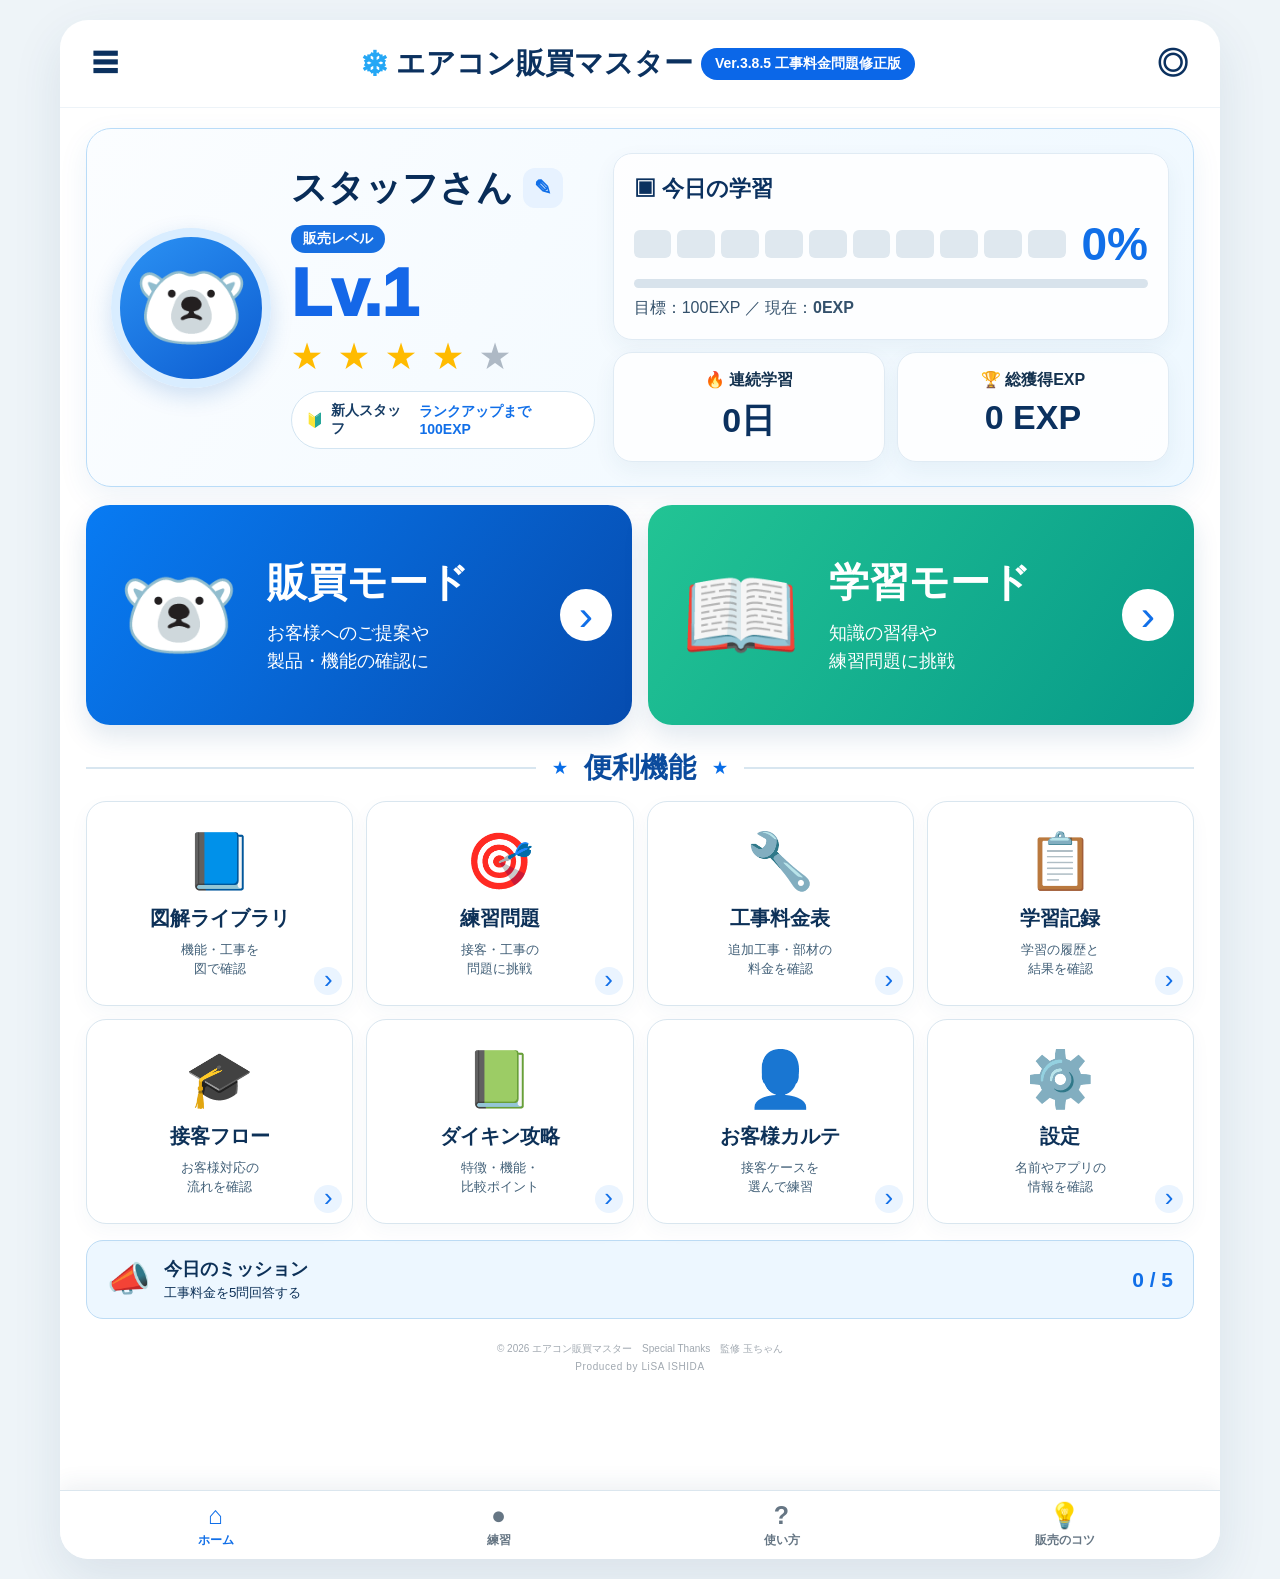
==== commit 0d016a15: "Add files via upload" ====
--- a/index.html
+++ b/index.html
@@ -4,7 +4,7 @@
 <meta charset="utf-8">
 <meta name="viewport" content="width=device-width,initial-scale=1,viewport-fit=cover">
 <meta name="theme-color" content="#ffffff">
-<title>エアコン販買マスター Pro Ver.3.8.4 指摘反映版</title>
+<title>エアコン販買マスター Pro Ver.3.8.5 工事料金問題修正版</title>
 <link rel="apple-touch-icon" sizes="180x180" href="apple-touch-icon.png?v=3500">
 <link rel="icon" type="image/png" sizes="32x32" href="favicon-32.png?v=3500">
 <style>
@@ -374,7 +374,7 @@
     <div class="brand">
       <span class="brand-snow">❄</span>
       <span>エアコン販買マスター</span>
-      <small>Ver.3.8.4 指摘反映版</small>
+      <small>Ver.3.8.5 工事料金問題修正版</small>
     </div>
     <button class="icon-button status-button" onclick="openMission()" aria-label="今日の目標">◎</button>
   </header>
@@ -782,7 +782,7 @@
 </div>
 
 <script>
-const DATA={"practice":[{"id":"v17-001","level":"初級","category":"基礎・工事","q":"APFは何を表す数値ですか？","choices":["年間を通した省エネ性能","冷房能力","室外機の大きさ","配管の長さ"],"answer":0,"ex":"APFは通年エネルギー消費効率で、年間を通した省エネ性能の目安です。 買い替えでは、既存機の取り外し・配管・電源・設置状況を確認します。"},{"id":"v17-002","level":"初級","category":"基礎・工事","q":"2.2kWは一般に何畳用の目安ですか？","choices":["6畳","8畳","10畳","14畳"],"answer":0,"ex":"2.2kWは一般に主として6畳用の目安です。 買い替えでは、既存機の取り外し・配管・電源・設置状況を確認します。"},{"id":"v17-003","level":"初級","category":"基礎・工事","q":"2.5kWは一般に何畳用の目安ですか？","choices":["8畳","6畳","10畳","14畳"],"answer":0,"ex":"2.5kWは一般に主として8畳用の目安です。 買い替えでは、既存機の取り外し・配管・電源・設置状況を確認します。"},{"id":"v17-004","level":"初級","category":"基礎・工事","q":"2.8kWは一般に何畳用の目安ですか？","choices":["10畳","6畳","8畳","18畳"],"answer":0,"ex":"2.8kWは一般に主として10畳用の目安です。 買い替えでは、既存機の取り外し・配管・電源・設置状況を確認します。"},{"id":"v17-005","level":"初級","category":"基礎・工事","q":"4.0kWは一般に何畳用の目安ですか？","choices":["14畳","10畳","18畳","23畳"],"answer":0,"ex":"4.0kWは一般に主として14畳用の目安です。 買い替えでは、既存機の取り外し・配管・電源・設置状況を確認します。"},{"id":"v17-006","level":"初級","category":"基礎・工事","q":"室内機の結露水を屋外へ流す部材は？","choices":["ドレンホース","冷媒管","VVFケーブル","アース線"],"answer":0,"ex":"ドレンホースが結露水を屋外へ排出します。 買い替えでは、既存機の取り外し・配管・電源・設置状況を確認します。"},{"id":"v17-007","level":"初級","category":"基礎・工事","q":"冷媒配管の役割は？","choices":["室内機と室外機の間で冷媒を循環させる","結露水を排出する","電源を供給する","室外機を固定する"],"answer":0,"ex":"冷媒配管は室内機と室外機の間で冷媒を循環させます。 買い替えでは、既存機の取り外し・配管・電源・設置状況を確認します。"},{"id":"v17-008","level":"初級","category":"基礎・工事","q":"専用回路とは？","choices":["エアコンに使う電気回路","他のコンセントと共用する回路","他室エアコンと共用する回路","屋外専用回路"],"answer":0,"ex":"エアコンだけに使用する専用の回路です。 買い替えでは、既存機の取り外し・配管・電源・設置状況を確認します。"},{"id":"v17-009","level":"初級","category":"基礎・工事","q":"アースの主な目的は？","choices":["漏電時の感電リスクを抑える","冷房能力を上げる","運転音を下げる","運転効率を上げる"],"answer":0,"ex":"漏電時に電気を逃がし、感電リスクを抑えます。 買い替えでは、既存機の取り外し・配管・電源・設置状況を確認します。"},{"id":"v17-010","level":"初級","category":"基礎・工事","q":"室外機を地面やベランダへ通常設置する方法は？","choices":["平地置き","壁面置き","天吊り","屋根置き"],"answer":0,"ex":"地面やベランダへの通常設置は平地置きです。 買い替えでは、既存機の取り外し・配管・電源・設置状況を確認します。"},{"id":"v17-011","level":"初級","category":"基礎・工事","q":"配管を保護し見た目を整える部材は？","choices":["化粧カバー","配管接続部材","連絡電線","ドレンホース"],"answer":0,"ex":"配管化粧カバーは配管を保護し外観も整えます。 買い替えでは、既存機の取り外し・配管・電源・設置状況を確認します。"},{"id":"v17-012","level":"初級","category":"基礎・工事","q":"隠ぺい配管とは？","choices":["壁や天井内部を通る配管","窓から垂らす配管","室外機上の配管","排水専用配管"],"answer":0,"ex":"壁や天井内部に通された配管です。 買い替えでは、既存機の取り外し・配管・電源・設置状況を確認します。"},{"id":"v17-013","level":"初級","category":"基礎・工事","q":"買い替え相談の最初のヒアリングとして、優先度が低いものは？","choices":["希望するメーカーや機能を確認する","室外機の取付方法や電源など設置環境を確認する","畳数に加え、日当たりや吹き抜けなど部屋条件を確認する","リモコンの使いやすさを詳しく比較する"],"answer":3,"ex":"リモコンの操作性も大切ですが、最初は希望条件・部屋条件・設置環境を整理します。操作性を重視する場合は、候補を絞った後に実機で確認します。"},{"id":"v17-014","level":"初級","category":"基礎・工事","q":"新規穴あけ工事の受付で、最初に確認する建物情報として最も重要なのは？","choices":["建物の着工時期と壁の構造","室内機の希望色と本体幅","使用する時間帯と設定温度","希望メーカーと予算"],"answer":0,"ex":"穴あけでは石綿事前調査の要否や構造物への影響を判断するため、着工時期と壁の構造を確認します。"},{"id":"v17-018","level":"初級","category":"基礎・工事","q":"100V機から200V機へ変更する際、電気工事の判断に直接必要な組み合わせは？","choices":["専用回路・配線方式・分電盤・コンセント形状","冷媒配管径・ドレン勾配・室外機寸法","室内機寸法・配管穴位置・化粧カバー色","契約者名・購入時期・保証期間"],"answer":0,"ex":"200V化では、専用回路、単相3線式か、分電盤、コンセント形状などを確認します。"},{"id":"v17-019","level":"初級","category":"基礎・工事","q":"工事条件や機種選びの判断材料として、写真で確認しても参考になりにくいものは？","choices":["室内機周辺とコンセントの位置関係","室外機置場と周囲の放熱スペース","配管穴と配管経路が分かる設置面","リモコン画面に表示された設定温度"],"answer":3,"ex":"設定温度は使い方の聞き取りには役立ちますが、設置可否や追加工事の判断材料としては優先度が低い情報です。室内機周辺・電源・室外機置場・配管経路が分かる写真を確認します。"},{"id":"v17-020","level":"初級","category":"基礎・工事","q":"配管カバー希望を確認するタイミングは？","choices":["工事受付時","工事完了後","配送後","修理受付時"],"answer":0,"ex":"受付時に室内外、色、経路を確認します。 買い替えでは、既存機の取り外し・配管・電源・設置状況を確認します。"},{"id":"v17-024","level":"初級","category":"電気","q":"築年数の経った戸建てでエアコンを1台新規増設する相談。30A契約と分かった時、最初の対応として最も適切なのは？","choices":["希望機種の電圧と専用回路の有無、分電盤、同時使用家電を確認する","契約容量を40Aへ変更してから、希望機種と設置場所を確認する","100V機を候補に絞り、室外機置場と配管経路を確認する","現在使用中の家電を減らせるか確認し、標準工事で受付する"],"answer":0,"ex":"契約容量だけでは設置可否を断定できません。新規増設では、希望機種の電圧、専用回路、分電盤、配線方式、同時使用家電を確認して判断します。"},{"id":"v17-028","level":"初級","category":"電気","q":"専用回路増設の概算を案内するうえで、優先度が低い情報は？","choices":["分電盤の空き状況","分電盤から室内機までの配線経路","室内機と分電盤の位置関係","室内機と室外機の位置関係"],"answer":3,"ex":"専用回路工事では分電盤から室内機側までの経路が重要です。室外機位置はエアコン工事全体では必要ですが、専用回路増設の概算では優先度が低い情報です。","scenarioType":"new"},{"id":"v17-030","level":"初級","category":"電気","q":"電源プラグ形状が合わない場合、確認・案内として優先度が低いものは？","choices":["既設コンセントの形状と電圧を確認する","専用回路と分電盤側の電圧を確認する","電圧切替やコンセント交換の要否を案内する","市販の変換プラグで対応できるかを先に確認する"],"answer":3,"ex":"プラグ形状が合わない場合は、変換プラグで済ませず、既設電源・専用回路・分電盤側の電圧を確認し、必要な電気工事を案内します。"},{"id":"v17-031","level":"初級","category":"工事料金","q":"2.2～3.6kWの標準工事の料金はいくらですか？","choices":["19,250円","20,350円","21,450円","23,650円"],"answer":1,"ex":"2.2～3.6kWの標準工事は税込20,350円です。 新規設置では、専用回路・穴あけ・室外機置場を特に確認します。"},{"id":"v17-032","level":"初級","category":"工事料金","q":"4.0～5.6kWの標準工事の料金はいくらですか？","choices":["23,650円","24,750円","25,850円","28,050円"],"answer":1,"ex":"4.0～5.6kWの標準工事は税込24,750円です。 買い替えでは、既存機の取り外し・配管・電源・設置状況を確認します。"},{"id":"v17-033","level":"初級","category":"工事料金","q":"6.3kW以上の標準工事の料金はいくらですか？","choices":["26,950円","28,050円","29,150円","31,350円"],"answer":1,"ex":"6.3kW以上の標準工事は税込28,050円です。 買い替えでは、既存機の取り外し・配管・電源・設置状況を確認します。"},{"id":"v17-034","level":"初級","category":"工事料金","q":"内機2階・外機1階の料金はいくらですか？","choices":["18,700円","19,800円","20,900円","23,100円"],"answer":1,"ex":"内機2階・外機1階は税込19,800円です。 買い替えでは、既存機の取り外し・配管・電源・設置状況を確認します。"},{"id":"v17-035","level":"初級","category":"工事料金","q":"内機3階・外機1階の料金はいくらですか？","choices":["35,200円","36,300円","37,400円","39,600円"],"answer":1,"ex":"内機3階・外機1階は税込36,300円です。 買い替えでは、既存機の取り外し・配管・電源・設置状況を確認します。"},{"id":"v17-036","level":"初級","category":"工事料金","q":"隠ぺい配管の料金はいくらですか？","choices":["7,700円","8,800円","9,900円","12,100円"],"answer":1,"ex":"隠ぺい配管は税込8,800円です。 新規設置では、専用回路・穴あけ・室外機置場を特に確認します。"},{"id":"v17-037","level":"初級","category":"工事料金","q":"ソフトドレン取付の料金はいくらですか？","choices":["6,600円","7,700円","8,800円","11,000円"],"answer":1,"ex":"ソフトドレン取付は税込7,700円です。 新規設置では、専用回路・穴あけ・室外機置場を特に確認します。"},{"id":"v17-038","level":"初級","category":"工事料金","q":"屋内壁貫通の料金はいくらですか？","choices":["5,500円","6,600円","7,700円","9,900円"],"answer":1,"ex":"屋内壁貫通は税込6,600円です。 新規設置では、専用回路・穴あけ・室外機置場を特に確認します。"},{"id":"v17-039","level":"初級","category":"工事料金","q":"立ち上げ工事（配管4m）の料金はいくらですか？","choices":["8,800円","9,900円","11,000円","13,200円"],"answer":1,"ex":"立ち上げ工事（配管4m）は税込9,900円です。 買い替えでは、既存機の取り外し・配管・電源・設置状況を確認します。"},{"id":"v17-041","level":"初級","category":"メーカー","q":"ストリーマを比較軸にしやすいメーカーは？","choices":["ダイキン","日立","三菱電機","SHARP"],"answer":0,"ex":"ストリーマはダイキンの代表的な空気・清潔技術です。 買い替えでは、既存機の取り外し・配管・電源・設置状況を確認します。"},{"id":"v17-043","level":"初級","category":"メーカー","q":"凍結洗浄を比較軸にしやすいメーカーは？","choices":["日立","ダイキン","三菱電機","東芝"],"answer":0,"ex":"凍結洗浄は日立の代表的な清潔機能です。 買い替えでは、既存機の取り外し・配管・電源・設置状況を確認します。"},{"id":"v17-045","level":"初級","category":"メーカー","q":"ムーブアイ系センサーを比較軸にしやすいメーカーは？","choices":["三菱電機","ダイキン","日立","東芝"],"answer":0,"ex":"ムーブアイは三菱電機の代表的なセンサー技術です。 新規設置では、専用回路・穴あけ・室外機置場を特に確認します。"},{"id":"v17-047","level":"初級","category":"メーカー","q":"熱交換器加熱除菌を比較軸にしやすいメーカーは？","choices":["ゼネラル","日立","ダイキン","SHARP"],"answer":0,"ex":"ゼネラルは熱交換器加熱除菌を代表的な清潔機能として展開しています。 買い替えでは、既存機の取り外し・配管・電源・設置状況を確認します。"},{"id":"v17-049","level":"初級","category":"メーカー","q":"プラズマ空清を比較軸にしやすいメーカーは？","choices":["東芝","SHARP","日立","三菱電機"],"answer":0,"ex":"東芝はプラズマ空清を代表的な空気清浄機能として展開しています。 買い替えでは、既存機の取り外し・配管・電源・設置状況を確認します。"},{"id":"v17-050","level":"初級","category":"メーカー","q":"風を感じにくい無風感空調を比較軸にしやすいメーカーは？","choices":["東芝","ダイキン","日立","SHARP"],"answer":0,"ex":"東芝は無風感空調を特徴として展開しています。搭載機種を確認します。 買い替えでは、既存機の取り外し・配管・電源・設置状況を確認します。"},{"id":"v17-051","level":"初級","category":"メーカー","q":"プラズマクラスターを比較軸にしやすいメーカーは？","choices":["SHARP","東芝","ダイキン","日立"],"answer":0,"ex":"プラズマクラスターはSHARPの代表的な空気ケア技術です。 買い替えでは、既存機の取り外し・配管・電源・設置状況を確認します。"},{"id":"v17-055","level":"初級","category":"接客","q":"価格重視のお客様への提案・ヒアリングとして、不適切な対応は？","choices":["最安機種に加え、施策を含めて価格メリットのある機種も紹介する","希望機能を確認し、お手入れ頻度や自動清掃機能の違いを説明する","候補が決まっていても、設置寸法や工事条件を確認する","最安機種と次に安い機種に絞り、予算を超える提案は行わない"],"answer":3,"ex":"価格重視でも、価格だけで候補を狭めるのは適切ではありません。必要機能や設置条件を確認し、対象条件を確認した上で無金利分割や価格保証券なども案内し、総合的に比較します。"},{"id":"v17-058","level":"初級","category":"接客","q":"直接風が苦手なお客様への提案候補として、比較上もっとも優先度が低いものは？","choices":["東芝DXシリーズ","三菱電機Rシリーズ","SHARP Vシリーズ","日立Gシリーズ"],"answer":3,"ex":"東芝DXは無風感空調、三菱Rはセンサーによる気流制御、SHARP Vは寒くなりにくい除湿を比較軸にできます。日立Gも機能確認は必要ですが、今回の悩みへの直接的な比較軸はほかの候補より弱いため優先度が下がります。"},{"id":"v17-068","level":"中級","category":"工事判断","q":"配管が標準長を超えるか判断できない場合、配管延長の案内として最も適切なものは？","choices":["一度帰宅して設置環境を確認してもらい、配管長が確定するまで成約を控える","標準工事条件だけを説明し、配管延長については工事当日に案内する","室内機と室外機が同一階なら標準長に収まるものとして案内する","可能な範囲で設置環境を聞き取り、延長が発生する場合の1m当たり料金を事前説明する"],"answer":3,"ex":"判断できない場合でも、可能な限り経路や位置関係を聞き取り、配管延長の可能性と単価を事前に説明します。同一階でも横引きなどで標準長を超える場合があります。"},{"id":"v17-070","level":"中級","category":"工事判断","q":"安全にハシゴを掛ける場所がない現場で、対応として不適切なものは？","choices":["設置場所周辺の写真を確認する","現地確認で施工方法と可否を判断する","室外機位置や配管経路の変更案を検討する","ハシゴの傾斜スペースが確保できない場合は、追加料金で足場を組んで施工できると案内する"],"answer":3,"ex":"写真確認・現地確認・室外機位置や配管経路の変更検討は有効です。ハシゴの安全な傾斜スペースを確保できない場合、追加料金をいただいて足場を組む対応は行わないため、足場施工を前提に案内してはいけません。"},{"id":"v17-097","level":"中級","category":"電気","q":"同じ畳数の100V機と200V機を比較する際、確認項目として優先度が低いものは？","choices":["冷暖房能力と立ち上がり","期間消費電力量と使用時間","専用回路・電圧・コンセント形状","リモコンのボタン配置"],"answer":3,"ex":"操作性も確認事項ですが、100V・200V比較では能力、省エネ性、電源工事条件を優先して確認します。"},{"id":"v17-099","level":"上級","category":"電気","q":"10年以上使用しているエアコンが、運転中にブレーカーが落ちるという相談。対応として適さないものは？","choices":["本体故障が原因と考えられる内容のため、使用年数を踏まえて買い替えを案内する","症状が始まった時期と、ブレーカーが落ちるまでの運転時間を聞き取る","契約容量や他家電の同時使用状況、専用回路の状態を確認する","本体故障の可能性も考え、必要に応じて点検や修理を案内する"],"answer":0,"ex":"使用年数が10年を超えていても、契約容量・同時使用家電・回路・分電盤・本体故障など複数の原因が考えられます。年数だけで故障と断定せず、原因を確認してから修理・買い替えを提案します。"},{"id":"v17-100","level":"中級","category":"電気","q":"専用回路の増設案内・概算料金の説明で、優先度が低い情報は？","choices":["専用回路の配線経路","分電盤の空き状況","室内機と分電盤の位置関係","室内機と室外機の位置関係"],"answer":3,"ex":"室外機の位置もエアコン工事全体では重要ですが、専用回路増設の概算には、分電盤・室内機位置・配線経路を優先して確認します。","scenarioType":"new"},{"id":"v17-102","level":"上級","category":"電気","q":"新規設置で専用回路がない場合の確認・説明として、不適当なものは？","choices":["分電盤の空き状況と配線経路を確認した上で概算料金を案内する","現在のエアコン設置台数と契約容量を確認してから商品提案を進める","配管穴の穴あけ料金と、専用回路工事で壁貫通が必要な場合の料金を分けて説明する","取付後にブレーカーが落ちた場合は契約容量を増やせばよいと事前了承を得る"],"answer":3,"ex":"契約方式や分電盤・配線状況によっては、簡単に契約容量を増やせない場合があります。取付後の対応を前提にせず、設置前に電気設備全体を確認します。"},{"id":"v17-103","level":"中級","category":"メーカー提案","q":"花粉やニオイを重視し、ストリーマにも関心があるお客様。第一候補は？","choices":["ダイキン","三菱電機","日立","ゼネラル"],"answer":0,"ex":"ダイキンを第一候補にし、搭載機種と他社空気機能も比較します。 買い替えでは、既存機の取り外し・配管・電源・設置状況を確認します。"},{"id":"v17-104","level":"中級","category":"メーカー提案","q":"内部の熱交換器やファンの清潔性を最優先するお客様。第一候補は？","choices":["日立","SHARP","三菱電機","東芝"],"answer":0,"ex":"日立を第一候補にし、凍結洗浄など対象機種の清潔機能を確認します。 買い替えでは、既存機の取り外し・配管・電源・設置状況を確認します。"},{"id":"v17-105","level":"中級","category":"メーカー提案","q":"家族の暑がり・寒がりの差が大きく、気流制御重視。第一候補は？","choices":["三菱電機","日立","東芝","SHARP"],"answer":0,"ex":"三菱電機を第一候補にし、ムーブアイ系機能の搭載状況を確認します。 買い替えでは、既存機の取り外し・配管・電源・設置状況を確認します。"},{"id":"v17-106","level":"中級","category":"メーカー提案","q":"熱交換器の加熱除菌と設置性を比較したいお客様。第一候補は？","choices":["ゼネラル","ダイキン","日立","SHARP"],"answer":0,"ex":"ゼネラルを第一候補にし、対象機種の搭載機能と寸法を確認します。 買い替えでは、既存機の取り外し・配管・電源・設置状況を確認します。"},{"id":"v17-107","level":"中級","category":"メーカー提案","q":"風を感じにくい冷房と空気清浄を重視するお客様。第一候補は？","choices":["東芝","三菱電機","日立","ゼネラル"],"answer":0,"ex":"東芝を第一候補にし、無風感空調・プラズマ空清の搭載機種を確認します。 買い替えでは、既存機の取り外し・配管・電源・設置状況を確認します。"},{"id":"v17-108","level":"中級","category":"メーカー提案","q":"プラズマクラスターによる空気ケアを希望するお客様。第一候補は？","choices":["SHARP","東芝","ダイキン","日立"],"answer":0,"ex":"SHARPを第一候補にし、対象機種の機能を確認します。 買い替えでは、既存機の取り外し・配管・電源・設置状況を確認します。"},{"id":"v17-110","level":"中級","category":"メーカー提案","q":"空気清浄を重視し、メーカー指定のないお客様へ提案する機種として適切なのは？","choices":["プラズマ空清搭載の東芝対象シリーズ","内部カビ対策を中心とする日立Gシリーズ","熱交換器加熱除菌を中心とするゼネラルWシリーズ","ストリーマ空気清浄を搭載するダイキン対象シリーズ"],"answer":3,"ex":"内部清潔機能と室内空気への空気清浄機能は分けて確認します。この選択肢では、室内空気へのストリーマ空気清浄を搭載するダイキン対象シリーズが要望に直接合います。型式ごとの搭載有無は確認します。"},{"id":"v17-112","level":"中級","category":"メーカー提案","q":"価格重視のお客様へのコンサルとして、不適切な対応は？","choices":["特価機種や本体・工事施策を含め、総額で比較する","対象条件を確認し、無金利分割による月々の負担も案内する","価格保証券の条件を説明し、購入後の価格不安にも対応する","予算を超える候補は説明せず、最安機種だけで決定する"],"answer":3,"ex":"価格重視でも、必要機能や設置条件を確認した上で選択肢を示します。無金利分割や価格保証券は、対象条件・実施状況を確認して案内します。"},{"id":"v17-116","level":"中級","category":"接客","q":"「空気をきれいにしたい」と言われた時、追加ヒアリングとして優先度が低いものは？","choices":["花粉・ニオイ・ホコリ・PM2.5のうち、特に何が気になるか","ペットや喫煙など、ニオイや汚れの発生要因があるか","空気清浄機を併用しているか、現在の対策で不足を感じる点は何か","冷暖房時の設定温度を何度にすることが多いか"],"answer":3,"ex":"設定温度も使い方の確認には役立ちますが、空気ケア提案では、対象物・発生要因・現在の対策を先に具体化します。"},{"id":"v17-117","level":"中級","category":"接客","q":"「風が苦手」と言われた時、追加ヒアリングとして優先度が低いものは？","choices":["直接風が身体に当たることが苦手か","除湿運転時の冷えすぎが気になるか","部屋の温度ムラや家族の体感差が気になるか","暖房運転を開始してから設定温度へ達するまでの時間を重視するか"],"answer":3,"ex":"暖房の立ち上がりも商品比較では重要ですが、「風が苦手」という悩みを具体化する最初の聞き取りとしては、直接風・冷えすぎ・温度ムラの確認を優先します。"},{"id":"v17-118","level":"中級","category":"接客","q":"追加料金トラブルを減らす対応として、不適切なものは？","choices":["標準工事内容を説明し、追加料金が発生する条件を分けて概算案内する","設置場所の写真を確認し、不足があれば帰宅後の追加確認を依頼する","コンサルナビや工事コード表を確認しながら追加料金を説明する","追加料金が掛からない条件を中心に説明し、その条件に当てはまる前提で案内する"],"answer":3,"ex":"追加料金が掛からない条件だけを前提にすると、申告との差異や現地条件でトラブルになりやすくなります。標準工事と追加条件を切り分け、未確認部分は概算として説明します。"},{"id":"v17-124","level":"上級","category":"総合工事","q":"屋根置き室外機の買い替えで、配管延長と高所作業の可能性があります。店頭案内として不適切なものは？","choices":["既存架台の状態・再利用可否・搬出入経路を確認し、現地判断で金額が変わる可能性を説明する","設置写真やおおよその寸法を確認し、配管延長と高所作業の料金を分けて概算案内する","同じ場所・同じ能力帯なら既存架台は再利用できると考え、標準工事と配管延長だけで総額を案内する","店頭で判断しきれない条件は、現地調査後に施工可否と追加料金を確定すると説明する"],"answer":2,"ex":"同じ場所・同じ能力帯でも、既存架台の劣化、寸法、固定状態や安全な作業条件によって再利用できない場合があります。屋根置きでは、架台・搬出入経路・作業スペース・配管長を確認し、未確定部分は現地調査後に確定すると案内します。"},{"id":"v17-127","level":"上級","category":"総合工事","q":"室外機2段置きで、上段と下段に能力の異なる機種を設置する際、確認として不適当なものは？","choices":["架台の対応能力区分と耐荷重を確認する","上下の室外機寸法と吸排気・点検スペースを確認する","搬入経路と据付時の安全な作業スペースを確認する","下段の高さ制限を優先して小さい室外機を置き、上段へ大きく重い室外機を載せる前提で案内する"],"answer":3,"ex":"2段置きでは、架台の適合・耐荷重・上下の室外機寸法・放熱・点検・搬入条件を確認します。基本は重く大きい室外機を下段、小さく軽い室外機を上段に配置し、上段へ大きく重い室外機を載せる案内は安全面や施工条件から不適当です。"},{"id":"v17-132","level":"上級","category":"総合工事","q":"室外機を密閉気味のサービスバルコニーへ設置する際、確認項目として優先度が低いものは？","choices":["吸排気と放熱に必要なスペース","搬入・搬出経路と点検スペース","管理規約や室外機設置条件","室外機の外装色が周囲の外観と合うか"],"answer":3,"ex":"サービスバルコニーでは、吸排気・放熱スペース、搬入搬出・点検スペース、管理規約や設置条件を優先します。室外機の外装色は外観上の参考にはなりますが、設置可否の判断では優先度が低い情報です。"},{"id":"v17-134","level":"上級","category":"総合工事","q":"室内機3階・室外機1階で、道路側にハシゴを設置する相談。追加確認として優先度が低いものは？","choices":["道路使用や歩行者動線への影響を確認する","ハシゴ設置場所と作業員の安全確保方法を確認する","配管経路と必要長、高所作業条件を確認する","室外機の外装色が外壁や周囲の景観と合うか確認する"],"answer":3,"ex":"道路側の高所作業では、道路使用条件・歩行者動線への影響・ハシゴの安全な設置条件・配管経路と必要長を優先します。室外機の外装色は施工可否や高所作業条件には直接影響しないため、優先度が低い情報です。"},{"id":"v17-151","level":"上級","category":"メーカー総合","q":"犬2匹・花粉症・空気ケア重視のお客様。比較候補の組み合わせとして不適当なものは？","choices":["空気清浄機能を搭載したダイキン・東芝の対象機種を比較する","イオン放出系の空気ケアを搭載したSHARPなどの対象機種を比較する","ペット臭や花粉への対応内容を、各社の対象機種ごとに比較する","内部清潔機能を搭載していれば、空気清浄機能の有無は確認せず候補にする"],"answer":3,"ex":"内部清潔機能と、室内空気を対象とする空気清浄機能は同じではありません。対象物と搭載機能を機種ごとに確認します。"},{"id":"v17-153","level":"上級","category":"メーカー総合","q":"家族の体感差と直風対策を重視する場合、比較方法として不適当なものは？","choices":["人の位置や体感を見分けるセンサー気流を搭載した機種を比較する","直接風を避ける気流制御や無風感運転を搭載した機種を比較する","部屋の温度ムラを抑える気流制御の仕組みを対象機種で比較する","APFの数値の高さを基準に、家族の体感差や直風への対応力を判断する"],"answer":3,"ex":"体感差と直風対策では、人感センサー・気流制御・温度ムラ対策を比較します。APFは省エネ性能の目安であり、体感差や直風への対応力を直接示す数値ではありません。"},{"id":"v17-158","level":"上級","category":"メーカー総合","q":"在宅勤務・長時間運転・温度ムラが気になるお客様への提案として、最も適切なものは？","choices":["三菱電機Z・Rなどのセンサー気流を軸に、他社の気流制御も比較する","ダイキンのスイングコンプレッサーを気流制御機能として比較する","ゼネラルのハイドロフィリック熱交換器を温度ムラ対策として比較する","日立のウェーブファンを部屋の温度ムラ対策として比較する"],"answer":0,"ex":"温度ムラには、室内の人や温度を見分けるセンサー気流など、使用効果と機能が一致するものを比較します。スイングコンプレッサー、熱交換器の親水処理、ウェーブファンは別の目的の技術です。"},{"id":"v17-159","level":"上級","category":"メーカー総合","q":"部屋干し臭とPM2.5対策を重視する場合、比較方法として不適当なものは？","choices":["ニオイ対策と集じん・空気清浄機能を対象機種ごとに確認する","室内空気への作用と、エアコン内部の清潔機能を分けて比較する","集じんフィルターの有無・捕集対象と、イオン・放電技術が作用する対象を確認して比較する","熱交換器の自動洗浄機能があれば、PM2.5対策も十分と判断する"],"answer":3,"ex":"内部洗浄機能はエアコン内部の清潔を保つ機能で、PM2.5を含む室内空気の集じん性能とは別です。集じんフィルターの有無・捕集対象、イオンや放電技術が作用する対象を機種ごとに確認します。"},{"id":"v17-163","level":"上級","category":"メーカー総合","q":"ニオイ対策を最重視しプラズマクラスターを希望。第一候補は？","choices":["SHARP","東芝","日立","三菱電機"],"answer":0,"ex":"希望機能が明確なのでSHARPを第一候補にします。 買い替えでは、既存機の取り外し・配管・電源・設置状況を確認します。"},{"id":"v17-173","level":"上級","category":"接客総合","q":"上位モデルを提案する際の応対として、不適切なものはどれか？","choices":["使用時間を確認し、省エネ性能による電気代差を比較して説明する","温度ムラや除湿などの困りごとを確認し、搭載機能との関係を説明する","清潔機能や手入れ方法を確認し、日常の負担がどう変わるか説明する","搭載機能が多いほど満足度も高くなるため、使用状況にかかわらず上位モデルを提案する"],"answer":3,"ex":"①～③は、お客様の使い方や困りごとに価格差が見合うかを確認する提案です。上位モデルは機能数やグレードだけで勧めず、お客様に必要な機能と価格差を結び付けて案内します。"},{"id":"v17-175","level":"上級","category":"接客総合","q":"工事条件が未確定の段階で総額を案内する場合、説明として不適当なものは？","choices":["確認済みの範囲を概算で示し、未確認条件で変動する可能性を伝える","標準工事と想定される追加工事を分け、条件ごとの概算を示す","写真や聞き取りで確認できた内容と、現地判断になる内容を分けて説明する","過去の類似工事と同額になる前提で、確定総額として案内する"],"answer":3,"ex":"未確認条件がある段階では確定額と誤解されないよう、概算範囲・確認済み条件・変動要因を明確にします。"},{"id":"v17-176","level":"上級","category":"接客総合","q":"他メーカーの悪口で自社推奨を強める接客は？","choices":["不適切","適切","高額商品なら適切","競合時は適切"],"answer":0,"ex":"事実に基づく比較とお客様への適合理由を説明します。 買い替えでは、既存機の取り外し・配管・電源・設置状況を確認します。"},{"id":"v215-r005","level":"上級","category":"接客総合","q":"買い替えで既存の配管穴を再利用できるか判断できない場合、案内として不適切なものは？","choices":["新旧室内機の寸法と配管取出し位置を比較し、既存穴が使えない可能性も説明する","新規穴あけの可能性に備え、建物の構造や着工時期、石綿事前調査の対象可否を確認する","既存穴が使えない場合は、据付位置の調整や新規穴あけを現地確認後に検討すると案内する","同じ能力帯への買い替えなら既存穴を再利用できる可能性が高いとして、新規穴あけの説明は省く"],"answer":3,"ex":"同じ能力帯でも室内機の高さ・奥行き・配管取出し位置は機種ごとに異なります。既存穴の再利用を前提にせず、新規穴あけの可能性、建物条件、石綿事前調査の要否まで含めて説明します。"},{"id":"v2q004","level":"上級","category":"工事","q":"隠ぺい配管の買い替え案内として、不適当なものは？","choices":["配管径・状態・ドレン方式により、現地確認後の可否判断となる可能性を説明する","設置環境と了承内容によっては、露出配管への変更も選択肢として案内する","隠ぺい配管で施工する場合は、連絡線の長さなど施工条件に合う機種を確認する","現在がダイキン製なら隠ぺい配管を再利用できる可能性が高いため、Rシリーズ以外は取付可能として機種紹介する"],"answer":3,"ex":"現在がダイキン製でも、配管径・状態・ドレン方式・連絡線の長さなどにより再利用可否は変わります。メーカー名だけで取付可能と判断せず、施工条件を確認し、必要に応じて露出配管も検討します。"},{"id":"v2q005","level":"上級","category":"暖房","q":"寒冷時の暖房性能を比較する時の確認方法として、適さないものは？","choices":["低温時暖房能力が外気温2℃条件で示される数値であることを理解して比較する","定格暖房能力や暖房時消費電力も含めて運転特性を比較する","室外機の運転可能外気温範囲や寒冷地向け仕様を確認する","冷房時の最大能力を基準に寒冷時の暖房性能を判断する"],"answer":3,"ex":"低温時暖房能力は外気温2℃条件で示される数値です。定格暖房能力・消費電力・運転可能外気温範囲なども確認し、冷房時最大能力だけでは判断しません。"},{"id":"qa-a02","level":"上級","category":"総合","q":"30A契約の住宅で200Vエアコンを希望された場合、確認の進め方として不適切なものは？","choices":["専用回路・配線方式・分電盤・同時使用家電を確認して判断する","単相3線式か確認し、200Vへの電圧切替が可能か判断する","契約容量が30A以上であれば、200V機を設置できるとして受付する","必要に応じて主幹容量や契約変更の可否も確認する"],"answer":2,"ex":"30A以上でも単相2線式では200Vへ切り替えできません。契約容量だけで判断せず、単相3線式か、専用回路・分電盤・主幹容量・同時使用家電などを確認します。"},{"id":"qa-a04","level":"上級","category":"総合","q":"屋根置き室外機の買い替えで、見積案内として不適切なものは？","choices":["既存架台の劣化と、新しい室外機の寸法・重量への適合を確認する","屋根の勾配、足場、搬出入経路など、安全に作業できる条件か確認する","配管延長の可能性や、屋根形状・配管経路によって化粧カバーを施工できない場合があることを説明する","屋根置き料金を加えれば施工可能として、現地確認前に工事可と確定する"],"answer":3,"ex":"屋根置きでは、架台の劣化、新室外機の寸法・重量、屋根の勾配、足場、搬出入経路を確認します。屋根の状態などで安全を確保できない場合は、追加料金を加えても施工できません。配管延長や化粧カバーも、屋根形状・配管経路により必要性や施工可否が変わります。"},{"id":"v38-001","level":"初級","category":"接客","q":"お客様が『電気代を抑えたい』と話した場合、最初の確認として優先度が低いものは？","choices":["一日の使用時間と主な使用時間帯","現在の設定温度と困っている場面","部屋の広さ・日当たり・断熱条件","候補機種のリモコン配色"],"answer":3,"ex":"省エネ提案では使用時間、使い方、部屋条件を先に確認します。リモコン配色は商品選定後の確認事項です。"},{"id":"v38-002","level":"中級","category":"工事","q":"買い替えで既存配管の再利用を希望された場合、受付時の説明として不適切なものは？","choices":["配管径・長さ・状態と新機種の施工条件を確認する","隠ぺい配管の場合は連絡線やドレン方式も確認する","現地確認で再利用不可となる可能性を説明する","同じ能力帯なら配管径も同じと考え、再利用前提で案内する"],"answer":3,"ex":"能力帯が同じでも配管径や施工条件が一致するとは限りません。配管・連絡線・ドレンなどを確認して判断します。"},{"id":"v38-003","level":"上級","category":"接客総合","q":"省エネ性能の高い上位機種を提案する際、説明として不適切なものは？","choices":["使用時間を確認し、年間電気代の差が価格差に見合うか比較する","部屋条件を確認し、能力不足や過大能力にならないよう機種を選ぶ","対象条件を確認し、無金利分割など支払い方法も含めて比較する","APFが高い機種なら、使用時間や部屋条件に関係なく得になると説明する"],"answer":3,"ex":"APFは重要な比較指標ですが、使用時間や部屋条件によって実際のメリットは変わります。価格差に見合うかを個別に説明します。"},{"id":"v38-004","level":"上級","category":"工事総合","q":"現地確認前の工事見積で、確定金額と誤解されにくい案内として最も適切なのは？","choices":["確認できた工事項目、未確認条件、変動する可能性を分けて概算表示する","標準工事と予想追加工事を合計し、参考総額として一つだけ表示する","過去の類似現場の平均額を基準に、今回も同程度と説明する","追加工事は現地精算とだけ伝え、本体と標準工事の総額を表示する"],"answer":0,"ex":"確認済み範囲と未確認条件を分けることで、概算と確定額の違いが明確になります。"}],"price":[{"id":"v17-031","level":"初級","category":"工事料金","q":"2.2～3.6kWの標準工事の料金はいくらですか？","choices":["19,250円","20,350円","21,450円","23,650円"],"answer":1,"ex":"2.2～3.6kWの標準工事は税込20,350円です。 新規設置では、専用回路・穴あけ・室外機置場を特に確認します。"},{"id":"v17-032","level":"初級","category":"工事料金","q":"4.0～5.6kWの標準工事の料金はいくらですか？","choices":["23,650円","24,750円","25,850円","28,050円"],"answer":1,"ex":"4.0～5.6kWの標準工事は税込24,750円です。 買い替えでは、既存機の取り外し・配管・電源・設置状況を確認します。"},{"id":"v17-033","level":"初級","category":"工事料金","q":"6.3kW以上の標準工事の料金はいくらですか？","choices":["26,950円","28,050円","29,150円","31,350円"],"answer":1,"ex":"6.3kW以上の標準工事は税込28,050円です。 買い替えでは、既存機の取り外し・配管・電源・設置状況を確認します。"},{"id":"v17-034","level":"初級","category":"工事料金","q":"内機2階・外機1階の料金はいくらですか？","choices":["18,700円","19,800円","20,900円","23,100円"],"answer":1,"ex":"内機2階・外機1階は税込19,800円です。 買い替えでは、既存機の取り外し・配管・電源・設置状況を確認します。"},{"id":"v17-035","level":"初級","category":"工事料金","q":"内機3階・外機1階の料金はいくらですか？","choices":["35,200円","36,300円","37,400円","39,600円"],"answer":1,"ex":"内機3階・外機1階は税込36,300円です。 買い替えでは、既存機の取り外し・配管・電源・設置状況を確認します。"},{"id":"v17-036","level":"初級","category":"工事料金","q":"隠ぺい配管の料金はいくらですか？","choices":["7,700円","8,800円","9,900円","12,100円"],"answer":1,"ex":"隠ぺい配管は税込8,800円です。 新規設置では、専用回路・穴あけ・室外機置場を特に確認します。"},{"id":"v17-037","level":"初級","category":"工事料金","q":"ソフトドレン取付の料金はいくらですか？","choices":["6,600円","7,700円","8,800円","11,000円"],"answer":1,"ex":"ソフトドレン取付は税込7,700円です。 新規設置では、専用回路・穴あけ・室外機置場を特に確認します。"},{"id":"v17-038","level":"初級","category":"工事料金","q":"屋内壁貫通の料金はいくらですか？","choices":["5,500円","6,600円","7,700円","9,900円"],"answer":1,"ex":"屋内壁貫通は税込6,600円です。 新規設置では、専用回路・穴あけ・室外機置場を特に確認します。"},{"id":"v17-039","level":"初級","category":"工事料金","q":"立ち上げ工事（配管4m）の料金はいくらですか？","choices":["8,800円","9,900円","11,000円","13,200円"],"answer":1,"ex":"立ち上げ工事（配管4m）は税込9,900円です。 買い替えでは、既存機の取り外し・配管・電源・設置状況を確認します。"},{"id":"qa-p01","level":"初級","category":"料金説明","q":"標準工事料金を案内する際、最も適切な説明は？","choices":["標準範囲と追加条件を分けて説明する","本体と標準工事を確定総額として説明する","過去の平均追加額を一律に加えて説明する","追加料金は現地で初めて説明すると案内する"],"answer":0,"ex":"標準工事の範囲と追加になる条件を分け、店頭案内は概算であることを伝えます。"},{"id":"qa-p02","level":"中級","category":"配管延長","q":"配管延長が必要か不明な場合、料金案内として最も適切なのは？","choices":["設置条件を聞き、延長時の単価と概算を説明する","標準長で収まる前提で会計し現地精算とする","同一階なら延長なしとして案内する","配管長が確定するまで本体提案を行わない"],"answer":0,"ex":"可能な限り設置条件を確認し、延長が発生する条件と単価・概算を説明します。"},{"id":"qa-p03","level":"上級","category":"複合工事","q":"2階室内機・1階室外機の概算で、優先度が低い情報は？","choices":["配管経路と高低差","高所作業の有無","化粧カバーの希望","リモコンホルダーの位置"],"answer":3,"ex":"立ち下ろし工事では配管長、高所作業、カバー、穴あけ条件が見積に影響します。"}],"salesCases":[{"id":"C001","title":"電気代を下げたいご夫婦","avatar":"👨‍👩","customer":"40代ご夫婦","home":"木造2階建て","room":"LDK18畳","budget":"25万円前後","speech":"電気代が高くて、どのエアコンがいいか迷っています。","steps":[{"q":"電気代を下げたいという相談で、最初の確認として最も適切なのは？","choices":["現在の使用時間・設定温度・困っている季節を確認する","年間消費電力量が最も少ない機種から紹介する","現在の契約アンペアと分電盤の空きを確認する","予算上限と希望メーカーを先に確認する"],"answer":0,"ex":"契約容量や予算確認も必要ですが、電気代の悩みを正しく捉えるには、まず現在の使い方と負担が大きい季節を確認します。その後、部屋条件・設置条件・予算へ広げます。"},{"q":"省エネ上位機種を比較する際、説明として最も適切なのは？","choices":["APFが高い機種ほど必ず電気代が安くなると説明する","本体価格差と年間消費電力量の差を、使用時間を踏まえて比較する","最上位機種のみを比較し、標準機種は候補から外す","省エネ性能よりも値引き額を優先して比較する"],"answer":1,"ex":"省エネ性は重要ですが、実際の使用時間や部屋条件で効果は変わります。本体価格差とランニングコスト差を並べ、お客様にとって価格差に見合うかを確認します。"},{"q":"価格と省エネ性で迷うお客様へのまとめ方として最も適切なのは？","choices":["本体価格・想定電気代・必要機能・工事費を並べて選びやすくする","省エネ性能が高い機種を将来得になるとして勧め切る","初期費用が安い機種を選び、電気代は使い方で調整してもらう","無金利分割が使える機種の中から上位機種へ絞る"],"answer":0,"ex":"無金利分割などの支払い方法は有効ですが、先に本体価格・電気代・必要機能・工事費を比較し、総合的に納得できる候補を作ることが大切です。"}]},{"id":"C002","title":"100Vから200Vを検討","avatar":"👨‍👩","customer":"40代ご夫婦","home":"戸建て","room":"LDK18畳","budget":"30万円前後","speech":"今は100Vですが、200Vのエアコンも付けられますか？","steps":[{"q":"100Vから200V機を検討しているお客様への最初の返答として最も適切なのは？","choices":["現在のコンセント形状を確認し、200V形状なら設置可能と案内する","専用回路・分電盤・配線方式を確認して可否を判断すると案内する","契約容量が30A以上なら200V機を候補にできると案内する","200V機の消費電力を確認して契約容量内なら受付する"],"answer":1,"ex":"コンセント形状や契約容量だけでは判断できません。単相3線式か、専用回路・分電盤・配線状況などを確認して電源工事の可否を判断します。"},{"q":"確認の順序として最も適切なのは？","choices":["希望機種を決定してから、必要な電気工事を確認する","契約容量変更を案内してから、専用回路の有無を確認する","設置場所・専用回路・分電盤・配線方式を確認して候補機種を絞る","100V機と200V機の電気代を比較し、安い方の電圧を選ぶ"],"answer":2,"ex":"先に設置条件と電源条件を確認すれば、設置できない機種を提案するリスクを減らせます。電気代だけで電圧を決めるものではありません。"},{"q":"工事費の案内として最も適切なのは？","choices":["電圧切替とコンセント交換のみの料金を確定額として伝える","分電盤や配線状況により追加工事が変わるため、確認範囲と概算を分けて伝える","200V機は標準工事外になるため、現地で全額精算とだけ伝える","契約容量変更の費用を含めた総額を先に案内する"],"answer":1,"ex":"必要工事は現場条件で変わります。店頭で確認できた内容と未確認条件を分け、電圧切替・コンセント交換・配線工事などの可能性を概算で説明します。"}]},{"id":"C003","title":"隠ぺい配管のマンション","avatar":"👨‍👩","customer":"50代ご夫婦","home":"マンション","room":"LDK16畳","budget":"28万円前後","speech":"配管は壁の中です。今の配管を使えますか？","steps":[{"q":"隠ぺい配管を再利用できるか聞かれた際、最も適切な案内は？","choices":["同じメーカーへの買い替えなら再利用できる可能性が高いと案内する","配管径・状態・ドレン方式・連絡線などを確認して判断すると案内する","能力が同じ機種なら既存配管を使えると案内する","配管洗浄を行えば基本的に再利用できると案内する"],"answer":1,"ex":"メーカーや能力だけでは判断できません。配管径・状態・ドレン方式・連絡線・施工条件などを確認し、必要に応じて現地判断とします。"},{"q":"機種選びの進め方として最も適切なのは？","choices":["隠ぺい配管対応を優先し、予算や必要機能は後で確認する","希望機能と予算を確認しつつ、配管条件に適合する機種へ絞る","既存機と同じメーカー・同じ能力の機種から選ぶ","配管再利用の可否が確定するまで商品提案を行わない"],"answer":1,"ex":"配管条件だけでなく、お客様の希望や予算も必要です。条件に合う機種を複数残し、現地確認後に最終確定できる進め方が適切です。"},{"q":"露出配管の提案を含めた説明として最も適切なのは？","choices":["隠ぺい配管が使えない場合は工事不可と案内する","再利用できない場合に備え、露出配管の可否や見た目も含めて選択肢を説明する","露出配管の方が確実なので、最初から露出配管で案内する","現在がダイキンなら露出配管の検討は不要と案内する"],"answer":1,"ex":"隠ぺい配管が使えない場合でも、露出配管が可能なら代替案になります。施工可否や外観を確認し、お客様の了承を得て選択肢として案内します。"}]},{"id":"C004","title":"ペットのため24時間運転","avatar":"👩🐶","customer":"30代女性・犬2匹","home":"戸建て","room":"LDK16畳","budget":"30万円前後","speech":"犬がいるので、留守中も一日中使います。","steps":[{"q":"犬がいるため24時間運転するお客様へ、最初に確認する内容として最も適切なのは？","choices":["留守時間・設定温度・現在困っていることを確認する","犬種と頭数を確認し、適用畳数を一段上げる","年間消費電力量が最も少ない機種を紹介する","自動掃除機能の有無を先に確認する"],"answer":0,"ex":"犬種や頭数も参考になりますが、まず実際の使用時間・設定温度・温度ムラ・ニオイなどの困りごとを確認し、必要な性能を整理します。"},{"q":"24時間運転を前提に比較する際、優先順位として最も適切なのは？","choices":["省エネ性・温度安定・清潔性を、使い方に合わせて比較する","APFが最も高い機種を第一候補にする","空気清浄機能を搭載する機種だけに絞る","自動掃除機能が多い上位機種を中心に比較する"],"answer":0,"ex":"長時間運転では省エネ性が重要ですが、温度安定や清潔性も欠かせません。単一機能で決めず、実際の困りごとに合わせて比較します。"},{"q":"予算を超える上位機種を提案する場合、最も適切なのは？","choices":["長時間運転なら元が取れると説明して勧める","価格差に見合う省エネ・温度管理・清潔機能があるかを具体的に示す","ペットがいる家庭には上位機種が必要と説明する","無金利分割を案内し、月額が収まれば上位機種に決める"],"answer":1,"ex":"上位機種は価格差に見合う価値がある場合に提案します。無金利分割は支払い方法の選択肢であり、必要性の説明に代わるものではありません。"}]},{"id":"C005","title":"高齢者の寝室買い替え","avatar":"👵","customer":"70代女性","home":"木造平屋","room":"寝室8畳","budget":"18万円前後","speech":"操作が簡単で、冬も暖かいものがいいです。","steps":[{"q":"操作が簡単で冬も暖かい機種を希望する高齢のお客様へ、最初に確認する内容は？","choices":["普段使う運転・暖房の困りごと・リモコン操作への不安を確認する","低温時暖房能力が高い機種から案内する","大きな文字のリモコンを採用するメーカーへ絞る","予算内の上位モデルを複数紹介する"],"answer":0,"ex":"暖房性能だけでなく、どの操作に不安があるかを確認します。必要な機能を絞ることで、使いやすさと暖かさを両立しやすくなります。"},{"q":"比較の進め方として最も適切なのは？","choices":["暖房能力・気流・操作性を実機で確認し、使う機能に絞って比べる","低温時暖房能力が最も高い機種を第一候補にする","操作が簡単な標準機種を選び、暖房能力は畳数で判断する","音声操作やスマホ連携がある機種を中心に比較する"],"answer":0,"ex":"数値だけでなく、直接風の当たり方やリモコンの見やすさも大切です。実際に使う機能に絞って確認します。"},{"q":"説明時の配慮として最も適切なのは？","choices":["主要機能を一通り説明し、後で家族と相談してもらう","操作手順を実機で確認し、必要なボタンと注意点を絞って伝える","上位モデルと標準モデルの違いを一覧で説明する","紙のカタログへ印を付けて渡し、操作は設置後に覚えてもらう"],"answer":1,"ex":"情報量が多いと混乱しやすいため、実際に使う操作を確認しながら、必要な内容へ絞って説明します。"}]},{"id":"C006","title":"新築LDKのまとめ買い相談","avatar":"👨‍👩‍👧","customer":"30代夫婦・子ども1人","home":"新築戸建て","room":"LDK20畳","budget":"35万円前後","speech":"新築なので失敗したくありません。電気代も気になります。","steps":[{"q":"新築LDKで失敗したくないという相談。最初の確認として最も適切なのは？","choices":["図面・設置位置・部屋条件・使用時間を確認する","20畳用の上位機種を中心に紹介する","予算と希望メーカーを確認して候補を絞る","省エネ基準達成率の高い機種から案内する"],"answer":0,"ex":"予算確認も必要ですが、新築では能力選定や工事条件に関わる図面・日当たり・吹き抜け・設置位置などを先に整理します。"},{"q":"機種比較として最も適切なのは？","choices":["本体価格・年間電気代・必要機能・工事条件を総合比較する","省エネ性能が高い上位機種同士で比較する","予算内で最も能力が大きい機種を選ぶ","新築なので長期使用を前提に最上位機種を勧める"],"answer":0,"ex":"長期使用を考えても、上位機種が必ず最適とは限りません。初期費用・電気代・必要機能・設置条件を合わせて比較します。"},{"q":"工事案内として最も適切なのは？","choices":["図面上で穴位置と室外機置場が確認できれば工事内容を確定する","専用回路・穴位置・配管経路・室外機置場を確認し、未確定条件を明確にする","新築工事会社へエアコン用の穴と回路を任せれば確認不要と案内する","外観を重視するため化粧カバーを標準で含めて案内する"],"answer":1,"ex":"図面だけでは現地の納まりまで確定できない場合があります。確認済み事項と未確認事項を分け、追加の可能性も説明します。"}]},{"id":"C007","title":"海沿い住宅の買い替え","avatar":"👨","customer":"50代男性","home":"海から500mの戸建て","room":"LDK16畳","budget":"30万円前後","speech":"海が近いので、室外機がすぐ傷まないか心配です。","steps":[{"q":"海沿い住宅で室外機の腐食が心配という相談。最初の確認として最も適切なのは？","choices":["海からの距離・風向き・設置場所・現在の腐食状態を確認する","耐塩害仕様の有無を確認して対応メーカーへ絞る","既存室外機の使用年数とメーカーを確認する","予算と希望能力を確認してから塩害対策を説明する"],"answer":0,"ex":"塩害の影響は距離だけでは決まりません。潮風の当たり方、設置環境、現在の腐食状態を確認して対策の必要性を判断します。"},{"q":"提案として最も適切なのは？","choices":["耐塩害仕様なら設置場所を問わず安心と説明する","耐塩害仕様と、潮風を受けにくい設置方法を合わせて検討する","標準機へ室外機カバーを付ければ十分と説明する","重塩害地域では最上位機種を選ぶ必要があると説明する"],"answer":1,"ex":"耐塩害仕様だけで完全に防げるわけではありません。設置方向・固定方法・清掃や点検なども含めて検討します。"},{"q":"既存架台を再利用する場合の案内として最も適切なのは？","choices":["見た目に問題がなければ再利用できると案内する","新室外機の寸法・重量と架台の腐食状態を確認して判断する","耐塩害室外機なら既存架台もそのまま使えると案内する","架台は消耗品なので必ず交換すると案内する"],"answer":1,"ex":"外観だけでは強度を判断できません。腐食状態と新室外機への適合を確認し、安全に使えるか判断します。"}]},{"id":"C008","title":"2階設置・1階室外機","avatar":"👩","customer":"40代女性","home":"木造2階建て","room":"2階寝室10畳","budget":"22万円前後","speech":"室外機は1階に置きたいです。工事費は高くなりますか？","steps":[{"q":"2階室内機・1階室外機を希望する相談で、最初の確認として最も適切なのは？","choices":["配管経路・高低差・穴位置・室外機置場を確認する","室内機の設置高さと本体寸法を確認する","化粧カバーの色と希望メーカーを確認する","予算と工事希望日を確認して概算を案内する"],"answer":0,"ex":"本体寸法や予算も必要ですが、まず追加工事へ直結する配管経路・高低差・高所作業条件を確認します。"},{"q":"追加料金の説明として最も適切なのは？","choices":["2階から1階なら立ち下ろし料金を加えた総額で案内する","配管延長・高所作業・化粧カバーなど、条件ごとに概算を説明する","現地でしか分からないため追加料金は説明しない","配管写真があれば店頭で確定額を案内する"],"answer":1,"ex":"追加項目は条件で変わります。分かる範囲で項目別に概算を示し、現地確認で最終確定することを伝えます。"},{"q":"成約前のまとめとして最も適切なのは？","choices":["標準工事と追加候補を説明し、未確認条件で変動することを了承いただく","追加料金が発生する可能性が高いので現地調査後に再来店してもらう","概算の上限額を決め、その範囲内で工事してもらう","工事業者から当日説明があるとだけ伝える"],"answer":0,"ex":"即決を避ける必要はありません。確認済み条件と未確認条件を分け、追加の可能性を説明して納得いただくことが重要です。"}]},{"id":"C009","title":"赤ちゃんのいる寝室","avatar":"👩‍🍼","customer":"30代女性・乳児","home":"マンション","room":"寝室8畳","budget":"20万円前後","speech":"赤ちゃんがいるので、風が直接当たらないものがいいです。","steps":[{"q":"赤ちゃんに風を直接当てたくないという相談。最初の確認として最も適切なのは？","choices":["ベッド位置・使用時間・現在の温度や風の困りごとを確認する","気流制御機能が強いメーカーへ候補を絞る","静音性と清潔機能を優先して比較する","室内機の設置位置を確認し、風向きだけで判断する"],"answer":0,"ex":"まず赤ちゃんの位置と実際の困りごとを確認します。そのうえで気流・温度安定・静音・清潔性を比較します。"},{"q":"候補機種の比較方法として最も適切なのは？","choices":["気流制御・温度安定・静音性・清潔性を、寝室での使い方に合わせて比べる","風よけ機能がある上位機種に絞って比較する","寒くなりにくい除湿を搭載する機種だけを比較する","センサー搭載機種ならどれでも直接風を避けられると説明する"],"answer":0,"ex":"一つの機能だけでなく、寝室での使用時間や除湿時の冷え、音、清潔性まで含めて比較します。"},{"q":"実機案内として最も適切なのは？","choices":["風向き・風量・リモコン操作を確認し、設置位置との関係も説明する","最大風量を実演して、風向き調整範囲を確認してもらう","自動運転にすれば直接風は避けられると説明する","カタログの気流図を見せ、実機確認は不要と案内する"],"answer":0,"ex":"実機で操作と風向きを確認しつつ、実際の部屋では設置位置によって感じ方が変わることも説明します。"}]},{"id":"C010","title":"ブレーカー容量が不安","avatar":"👴","customer":"60代男性","home":"築30年戸建て","room":"LDK14畳","budget":"25万円前後","speech":"家の契約が30Aですが、エアコンを大きくして大丈夫ですか？","steps":[{"q":"30A契約で能力の大きいエアコンを希望する相談。最初の返答として最も適切なのは？","choices":["30Aでも200V機なら負担が少ないため候補にできると案内する","契約容量・同時使用家電・専用回路・分電盤を確認して判断すると案内する","能力が大きい機種は40A以上が必要と案内する","100V機に絞れば現在の契約で使えると案内する"],"answer":1,"ex":"契約容量や電圧だけでは判断できません。専用回路、配線方式、分電盤、同時使用家電などを確認します。"},{"q":"追加確認として最も適切なのは？","choices":["主幹容量・空き回路・配線方式・現在の使用家電を確認する","現在の電気料金と年間消費電力量を確認する","既存機のメーカーと能力を確認し、同等機種を選ぶ","契約変更にかかる費用を先に案内する"],"answer":0,"ex":"電気料金や既存機も参考になりますが、設置可否の判断には電気設備と同時使用状況の確認が優先です。"},{"q":"提案のまとめとして最も適切なのは？","choices":["必要に応じて電気工事や契約変更も含め、設置可能な候補を比較する","30Aのまま使える機種の中から最も能力が高いものを選ぶ","他家電の同時使用を控える条件で希望機種を受付する","契約容量を上げてから再来店してもらう"],"answer":0,"ex":"最初から契約変更を前提にせず、設備確認後に必要な工事や契約変更を整理し、設置可能な候補を比較します。"}]}]};
+const DATA={"practice":[{"id":"v17-001","level":"初級","category":"基礎・工事","q":"APFは何を表す数値ですか？","choices":["年間を通した省エネ性能","冷房能力","室外機の大きさ","配管の長さ"],"answer":0,"ex":"APFは通年エネルギー消費効率で、年間を通した省エネ性能の目安です。 買い替えでは、既存機の取り外し・配管・電源・設置状況を確認します。"},{"id":"v17-002","level":"初級","category":"基礎・工事","q":"2.2kWは一般に何畳用の目安ですか？","choices":["6畳","8畳","10畳","14畳"],"answer":0,"ex":"2.2kWは一般に主として6畳用の目安です。 買い替えでは、既存機の取り外し・配管・電源・設置状況を確認します。"},{"id":"v17-003","level":"初級","category":"基礎・工事","q":"2.5kWは一般に何畳用の目安ですか？","choices":["8畳","6畳","10畳","14畳"],"answer":0,"ex":"2.5kWは一般に主として8畳用の目安です。 買い替えでは、既存機の取り外し・配管・電源・設置状況を確認します。"},{"id":"v17-004","level":"初級","category":"基礎・工事","q":"2.8kWは一般に何畳用の目安ですか？","choices":["10畳","6畳","8畳","18畳"],"answer":0,"ex":"2.8kWは一般に主として10畳用の目安です。 買い替えでは、既存機の取り外し・配管・電源・設置状況を確認します。"},{"id":"v17-005","level":"初級","category":"基礎・工事","q":"4.0kWは一般に何畳用の目安ですか？","choices":["14畳","10畳","18畳","23畳"],"answer":0,"ex":"4.0kWは一般に主として14畳用の目安です。 買い替えでは、既存機の取り外し・配管・電源・設置状況を確認します。"},{"id":"v17-006","level":"初級","category":"基礎・工事","q":"室内機の結露水を屋外へ流す部材は？","choices":["ドレンホース","冷媒管","VVFケーブル","アース線"],"answer":0,"ex":"ドレンホースが結露水を屋外へ排出します。 買い替えでは、既存機の取り外し・配管・電源・設置状況を確認します。"},{"id":"v17-007","level":"初級","category":"基礎・工事","q":"冷媒配管の役割は？","choices":["室内機と室外機の間で冷媒を循環させる","結露水を排出する","電源を供給する","室外機を固定する"],"answer":0,"ex":"冷媒配管は室内機と室外機の間で冷媒を循環させます。 買い替えでは、既存機の取り外し・配管・電源・設置状況を確認します。"},{"id":"v17-008","level":"初級","category":"基礎・工事","q":"専用回路とは？","choices":["エアコンに使う電気回路","他のコンセントと共用する回路","他室エアコンと共用する回路","屋外専用回路"],"answer":0,"ex":"エアコンだけに使用する専用の回路です。 買い替えでは、既存機の取り外し・配管・電源・設置状況を確認します。"},{"id":"v17-009","level":"初級","category":"基礎・工事","q":"アースの主な目的は？","choices":["漏電時の感電リスクを抑える","冷房能力を上げる","運転音を下げる","運転効率を上げる"],"answer":0,"ex":"漏電時に電気を逃がし、感電リスクを抑えます。 買い替えでは、既存機の取り外し・配管・電源・設置状況を確認します。"},{"id":"v17-010","level":"初級","category":"基礎・工事","q":"室外機を地面やベランダへ通常設置する方法は？","choices":["平地置き","壁面置き","天吊り","屋根置き"],"answer":0,"ex":"地面やベランダへの通常設置は平地置きです。 買い替えでは、既存機の取り外し・配管・電源・設置状況を確認します。"},{"id":"v17-011","level":"初級","category":"基礎・工事","q":"配管を保護し見た目を整える部材は？","choices":["化粧カバー","配管接続部材","連絡電線","ドレンホース"],"answer":0,"ex":"配管化粧カバーは配管を保護し外観も整えます。 買い替えでは、既存機の取り外し・配管・電源・設置状況を確認します。"},{"id":"v17-012","level":"初級","category":"基礎・工事","q":"隠ぺい配管とは？","choices":["壁や天井内部を通る配管","窓から垂らす配管","室外機上の配管","排水専用配管"],"answer":0,"ex":"壁や天井内部に通された配管です。 買い替えでは、既存機の取り外し・配管・電源・設置状況を確認します。"},{"id":"v17-013","level":"初級","category":"基礎・工事","q":"買い替え相談の最初のヒアリングとして、優先度が低いものは？","choices":["希望するメーカーや機能を確認する","室外機の取付方法や電源など設置環境を確認する","畳数に加え、日当たりや吹き抜けなど部屋条件を確認する","リモコンの使いやすさを詳しく比較する"],"answer":3,"ex":"リモコンの操作性も大切ですが、最初は希望条件・部屋条件・設置環境を整理します。操作性を重視する場合は、候補を絞った後に実機で確認します。"},{"id":"v17-014","level":"初級","category":"基礎・工事","q":"新規穴あけ工事の受付で、最初に確認する建物情報として最も重要なのは？","choices":["建物の着工時期と壁の構造","室内機の希望色と本体幅","使用する時間帯と設定温度","希望メーカーと予算"],"answer":0,"ex":"穴あけでは石綿事前調査の要否や構造物への影響を判断するため、着工時期と壁の構造を確認します。"},{"id":"v17-018","level":"初級","category":"基礎・工事","q":"100V機から200V機へ変更する際、電気工事の判断に直接必要な組み合わせは？","choices":["専用回路・配線方式・分電盤・コンセント形状","冷媒配管径・ドレン勾配・室外機寸法","室内機寸法・配管穴位置・化粧カバー色","契約者名・購入時期・保証期間"],"answer":0,"ex":"200V化では、専用回路、単相3線式か、分電盤、コンセント形状などを確認します。"},{"id":"v17-019","level":"初級","category":"基礎・工事","q":"工事条件や機種選びの判断材料として、写真で確認しても参考になりにくいものは？","choices":["室内機周辺とコンセントの位置関係","室外機置場と周囲の放熱スペース","配管穴と配管経路が分かる設置面","リモコン画面に表示された設定温度"],"answer":3,"ex":"設定温度は使い方の聞き取りには役立ちますが、設置可否や追加工事の判断材料としては優先度が低い情報です。室内機周辺・電源・室外機置場・配管経路が分かる写真を確認します。"},{"id":"v17-020","level":"初級","category":"基礎・工事","q":"配管カバー希望を確認するタイミングは？","choices":["工事受付時","工事完了後","配送後","修理受付時"],"answer":0,"ex":"受付時に室内外、色、経路を確認します。 買い替えでは、既存機の取り外し・配管・電源・設置状況を確認します。"},{"id":"v17-024","level":"初級","category":"電気","q":"築年数の経った戸建てでエアコンを1台新規増設する相談。30A契約と分かった時、最初の対応として最も適切なのは？","choices":["希望機種の電圧と専用回路の有無、分電盤、同時使用家電を確認する","契約容量を40Aへ変更してから、希望機種と設置場所を確認する","100V機を候補に絞り、室外機置場と配管経路を確認する","現在使用中の家電を減らせるか確認し、標準工事で受付する"],"answer":0,"ex":"契約容量だけでは設置可否を断定できません。新規増設では、希望機種の電圧、専用回路、分電盤、配線方式、同時使用家電を確認して判断します。"},{"id":"v17-028","level":"初級","category":"電気","q":"専用回路増設の概算を案内するうえで、優先度が低い情報は？","choices":["分電盤の空き状況","分電盤から室内機までの配線経路","室内機と分電盤の位置関係","室内機と室外機の位置関係"],"answer":3,"ex":"専用回路工事では分電盤から室内機側までの経路が重要です。室外機位置はエアコン工事全体では必要ですが、専用回路増設の概算では優先度が低い情報です。","scenarioType":"new"},{"id":"v17-030","level":"初級","category":"電気","q":"電源プラグ形状が合わない場合、確認・案内として優先度が低いものは？","choices":["既設コンセントの形状と電圧を確認する","専用回路と分電盤側の電圧を確認する","電圧切替やコンセント交換の要否を案内する","市販の変換プラグで対応できるかを先に確認する"],"answer":3,"ex":"プラグ形状が合わない場合は、変換プラグで済ませず、既設電源・専用回路・分電盤側の電圧を確認し、必要な電気工事を案内します。"},{"id":"v17-031","level":"初級","category":"工事料金","q":"2.2～3.6kWの標準工事の料金はいくらですか？","choices":["19,250円","20,350円","21,450円","23,650円"],"answer":1,"ex":"2.2～3.6kWの標準工事は税込20,350円です。 新規設置では、専用回路・穴あけ・室外機置場を特に確認します。"},{"id":"v17-032","level":"初級","category":"工事料金","q":"4.0～5.6kWの標準工事の料金はいくらですか？","choices":["23,650円","24,750円","25,850円","28,050円"],"answer":1,"ex":"4.0～5.6kWの標準工事は税込24,750円です。 買い替えでは、既存機の取り外し・配管・電源・設置状況を確認します。"},{"id":"v17-033","level":"初級","category":"工事料金","q":"6.3kW以上の標準工事の料金はいくらですか？","choices":["26,950円","28,050円","29,150円","31,350円"],"answer":1,"ex":"6.3kW以上の標準工事は税込28,050円です。 買い替えでは、既存機の取り外し・配管・電源・設置状況を確認します。"},{"id":"v17-034","level":"初級","category":"工事料金","q":"内機2階・外機1階の料金はいくらですか？","choices":["18,700円","19,800円","20,900円","23,100円"],"answer":1,"ex":"内機2階・外機1階は税込19,800円です。 買い替えでは、既存機の取り外し・配管・電源・設置状況を確認します。"},{"id":"v17-035","level":"初級","category":"工事料金","q":"内機3階・外機1階の料金はいくらですか？","choices":["35,200円","36,300円","37,400円","39,600円"],"answer":1,"ex":"内機3階・外機1階は税込36,300円です。 買い替えでは、既存機の取り外し・配管・電源・設置状況を確認します。"},{"id":"v17-036","level":"初級","category":"工事料金","q":"隠ぺい配管の料金はいくらですか？","choices":["7,700円","8,800円","9,900円","12,100円"],"answer":1,"ex":"隠ぺい配管は税込8,800円です。 新規設置では、専用回路・穴あけ・室外機置場を特に確認します。"},{"id":"v17-037","level":"初級","category":"工事料金","q":"ソフトドレン取付の料金はいくらですか？","choices":["6,600円","7,700円","8,800円","11,000円"],"answer":1,"ex":"ソフトドレン取付は税込7,700円です。 新規設置では、専用回路・穴あけ・室外機置場を特に確認します。"},{"id":"v17-038","level":"初級","category":"工事料金","q":"屋内壁貫通の料金はいくらですか？","choices":["5,500円","6,600円","7,700円","9,900円"],"answer":1,"ex":"屋内壁貫通は税込6,600円です。 新規設置では、専用回路・穴あけ・室外機置場を特に確認します。"},{"id":"v17-039","level":"初級","category":"工事料金","q":"立ち上げ工事（配管4m）の料金はいくらですか？","choices":["8,800円","9,900円","11,000円","13,200円"],"answer":1,"ex":"立ち上げ工事（配管4m）は税込9,900円です。 買い替えでは、既存機の取り外し・配管・電源・設置状況を確認します。"},{"id":"v17-041","level":"初級","category":"メーカー","q":"ストリーマを比較軸にしやすいメーカーは？","choices":["ダイキン","日立","三菱電機","SHARP"],"answer":0,"ex":"ストリーマはダイキンの代表的な空気・清潔技術です。 買い替えでは、既存機の取り外し・配管・電源・設置状況を確認します。"},{"id":"v17-043","level":"初級","category":"メーカー","q":"凍結洗浄を比較軸にしやすいメーカーは？","choices":["日立","ダイキン","三菱電機","東芝"],"answer":0,"ex":"凍結洗浄は日立の代表的な清潔機能です。 買い替えでは、既存機の取り外し・配管・電源・設置状況を確認します。"},{"id":"v17-045","level":"初級","category":"メーカー","q":"ムーブアイ系センサーを比較軸にしやすいメーカーは？","choices":["三菱電機","ダイキン","日立","東芝"],"answer":0,"ex":"ムーブアイは三菱電機の代表的なセンサー技術です。 新規設置では、専用回路・穴あけ・室外機置場を特に確認します。"},{"id":"v17-047","level":"初級","category":"メーカー","q":"熱交換器加熱除菌を比較軸にしやすいメーカーは？","choices":["ゼネラル","日立","ダイキン","SHARP"],"answer":0,"ex":"ゼネラルは熱交換器加熱除菌を代表的な清潔機能として展開しています。 買い替えでは、既存機の取り外し・配管・電源・設置状況を確認します。"},{"id":"v17-049","level":"初級","category":"メーカー","q":"プラズマ空清を比較軸にしやすいメーカーは？","choices":["東芝","SHARP","日立","三菱電機"],"answer":0,"ex":"東芝はプラズマ空清を代表的な空気清浄機能として展開しています。 買い替えでは、既存機の取り外し・配管・電源・設置状況を確認します。"},{"id":"v17-050","level":"初級","category":"メーカー","q":"風を感じにくい無風感空調を比較軸にしやすいメーカーは？","choices":["東芝","ダイキン","日立","SHARP"],"answer":0,"ex":"東芝は無風感空調を特徴として展開しています。搭載機種を確認します。 買い替えでは、既存機の取り外し・配管・電源・設置状況を確認します。"},{"id":"v17-051","level":"初級","category":"メーカー","q":"プラズマクラスターを比較軸にしやすいメーカーは？","choices":["SHARP","東芝","ダイキン","日立"],"answer":0,"ex":"プラズマクラスターはSHARPの代表的な空気ケア技術です。 買い替えでは、既存機の取り外し・配管・電源・設置状況を確認します。"},{"id":"v17-055","level":"初級","category":"接客","q":"価格重視のお客様への提案・ヒアリングとして、不適切な対応は？","choices":["最安機種に加え、施策を含めて価格メリットのある機種も紹介する","希望機能を確認し、お手入れ頻度や自動清掃機能の違いを説明する","候補が決まっていても、設置寸法や工事条件を確認する","最安機種と次に安い機種に絞り、予算を超える提案は行わない"],"answer":3,"ex":"価格重視でも、価格だけで候補を狭めるのは適切ではありません。必要機能や設置条件を確認し、対象条件を確認した上で無金利分割や価格保証券なども案内し、総合的に比較します。"},{"id":"v17-058","level":"初級","category":"接客","q":"直接風が苦手なお客様への提案候補として、比較上もっとも優先度が低いものは？","choices":["東芝DXシリーズ","三菱電機Rシリーズ","SHARP Vシリーズ","日立Gシリーズ"],"answer":3,"ex":"東芝DXは無風感空調、三菱Rはセンサーによる気流制御、SHARP Vは寒くなりにくい除湿を比較軸にできます。日立Gも機能確認は必要ですが、今回の悩みへの直接的な比較軸はほかの候補より弱いため優先度が下がります。"},{"id":"v17-068","level":"中級","category":"工事判断","q":"配管が標準長を超えるか判断できない場合、配管延長の案内として最も適切なものは？","choices":["一度帰宅して設置環境を確認してもらい、配管長が確定するまで成約を控える","標準工事条件だけを説明し、配管延長については工事当日に案内する","室内機と室外機が同一階なら標準長に収まるものとして案内する","可能な範囲で設置環境を聞き取り、延長が発生する場合の1m当たり料金を事前説明する"],"answer":3,"ex":"判断できない場合でも、可能な限り経路や位置関係を聞き取り、配管延長の可能性と単価を事前に説明します。同一階でも横引きなどで標準長を超える場合があります。"},{"id":"v17-070","level":"中級","category":"工事判断","q":"安全にハシゴを掛ける場所がない現場で、対応として不適切なものは？","choices":["設置場所周辺の写真を確認する","現地確認で施工方法と可否を判断する","室外機位置や配管経路の変更案を検討する","ハシゴの傾斜スペースが確保できない場合は、追加料金で足場を組んで施工できると案内する"],"answer":3,"ex":"写真確認・現地確認・室外機位置や配管経路の変更検討は有効です。ハシゴの安全な傾斜スペースを確保できない場合、追加料金をいただいて足場を組む対応は行わないため、足場施工を前提に案内してはいけません。"},{"id":"v17-097","level":"中級","category":"電気","q":"同じ畳数の100V機と200V機を比較する際、確認項目として優先度が低いものは？","choices":["冷暖房能力と立ち上がり","期間消費電力量と使用時間","専用回路・電圧・コンセント形状","リモコンのボタン配置"],"answer":3,"ex":"操作性も確認事項ですが、100V・200V比較では能力、省エネ性、電源工事条件を優先して確認します。"},{"id":"v17-099","level":"上級","category":"電気","q":"10年以上使用しているエアコンが、運転中にブレーカーが落ちるという相談。対応として適さないものは？","choices":["本体故障が原因と考えられる内容のため、使用年数を踏まえて買い替えを案内する","症状が始まった時期と、ブレーカーが落ちるまでの運転時間を聞き取る","契約容量や他家電の同時使用状況、専用回路の状態を確認する","本体故障の可能性も考え、必要に応じて点検や修理を案内する"],"answer":0,"ex":"使用年数が10年を超えていても、契約容量・同時使用家電・回路・分電盤・本体故障など複数の原因が考えられます。年数だけで故障と断定せず、原因を確認してから修理・買い替えを提案します。"},{"id":"v17-100","level":"中級","category":"電気","q":"専用回路の増設案内・概算料金の説明で、優先度が低い情報は？","choices":["専用回路の配線経路","分電盤の空き状況","室内機と分電盤の位置関係","室内機と室外機の位置関係"],"answer":3,"ex":"室外機の位置もエアコン工事全体では重要ですが、専用回路増設の概算には、分電盤・室内機位置・配線経路を優先して確認します。","scenarioType":"new"},{"id":"v17-102","level":"上級","category":"電気","q":"新規設置で専用回路がない場合の確認・説明として、不適当なものは？","choices":["分電盤の空き状況と配線経路を確認した上で概算料金を案内する","現在のエアコン設置台数と契約容量を確認してから商品提案を進める","配管穴の穴あけ料金と、専用回路工事で壁貫通が必要な場合の料金を分けて説明する","取付後にブレーカーが落ちた場合は契約容量を増やせばよいと事前了承を得る"],"answer":3,"ex":"契約方式や分電盤・配線状況によっては、簡単に契約容量を増やせない場合があります。取付後の対応を前提にせず、設置前に電気設備全体を確認します。"},{"id":"v17-103","level":"中級","category":"メーカー提案","q":"花粉やニオイを重視し、ストリーマにも関心があるお客様。第一候補は？","choices":["ダイキン","三菱電機","日立","ゼネラル"],"answer":0,"ex":"ダイキンを第一候補にし、搭載機種と他社空気機能も比較します。 買い替えでは、既存機の取り外し・配管・電源・設置状況を確認します。"},{"id":"v17-104","level":"中級","category":"メーカー提案","q":"内部の熱交換器やファンの清潔性を最優先するお客様。第一候補は？","choices":["日立","SHARP","三菱電機","東芝"],"answer":0,"ex":"日立を第一候補にし、凍結洗浄など対象機種の清潔機能を確認します。 買い替えでは、既存機の取り外し・配管・電源・設置状況を確認します。"},{"id":"v17-105","level":"中級","category":"メーカー提案","q":"家族の暑がり・寒がりの差が大きく、気流制御重視。第一候補は？","choices":["三菱電機","日立","東芝","SHARP"],"answer":0,"ex":"三菱電機を第一候補にし、ムーブアイ系機能の搭載状況を確認します。 買い替えでは、既存機の取り外し・配管・電源・設置状況を確認します。"},{"id":"v17-106","level":"中級","category":"メーカー提案","q":"熱交換器の加熱除菌と設置性を比較したいお客様。第一候補は？","choices":["ゼネラル","ダイキン","日立","SHARP"],"answer":0,"ex":"ゼネラルを第一候補にし、対象機種の搭載機能と寸法を確認します。 買い替えでは、既存機の取り外し・配管・電源・設置状況を確認します。"},{"id":"v17-107","level":"中級","category":"メーカー提案","q":"風を感じにくい冷房と空気清浄を重視するお客様。第一候補は？","choices":["東芝","三菱電機","日立","ゼネラル"],"answer":0,"ex":"東芝を第一候補にし、無風感空調・プラズマ空清の搭載機種を確認します。 買い替えでは、既存機の取り外し・配管・電源・設置状況を確認します。"},{"id":"v17-108","level":"中級","category":"メーカー提案","q":"プラズマクラスターによる空気ケアを希望するお客様。第一候補は？","choices":["SHARP","東芝","ダイキン","日立"],"answer":0,"ex":"SHARPを第一候補にし、対象機種の機能を確認します。 買い替えでは、既存機の取り外し・配管・電源・設置状況を確認します。"},{"id":"v17-110","level":"中級","category":"メーカー提案","q":"空気清浄を重視し、メーカー指定のないお客様へ提案する機種として適切なのは？","choices":["プラズマ空清搭載の東芝対象シリーズ","内部カビ対策を中心とする日立Gシリーズ","熱交換器加熱除菌を中心とするゼネラルWシリーズ","ストリーマ空気清浄を搭載するダイキン対象シリーズ"],"answer":3,"ex":"内部清潔機能と室内空気への空気清浄機能は分けて確認します。この選択肢では、室内空気へのストリーマ空気清浄を搭載するダイキン対象シリーズが要望に直接合います。型式ごとの搭載有無は確認します。"},{"id":"v17-112","level":"中級","category":"メーカー提案","q":"価格重視のお客様へのコンサルとして、不適切な対応は？","choices":["特価機種や本体・工事施策を含め、総額で比較する","対象条件を確認し、無金利分割による月々の負担も案内する","価格保証券の条件を説明し、購入後の価格不安にも対応する","予算を超える候補は説明せず、最安機種だけで決定する"],"answer":3,"ex":"価格重視でも、必要機能や設置条件を確認した上で選択肢を示します。無金利分割や価格保証券は、対象条件・実施状況を確認して案内します。"},{"id":"v17-116","level":"中級","category":"接客","q":"「空気をきれいにしたい」と言われた時、追加ヒアリングとして優先度が低いものは？","choices":["花粉・ニオイ・ホコリ・PM2.5のうち、特に何が気になるか","ペットや喫煙など、ニオイや汚れの発生要因があるか","空気清浄機を併用しているか、現在の対策で不足を感じる点は何か","冷暖房時の設定温度を何度にすることが多いか"],"answer":3,"ex":"設定温度も使い方の確認には役立ちますが、空気ケア提案では、対象物・発生要因・現在の対策を先に具体化します。"},{"id":"v17-117","level":"中級","category":"接客","q":"「風が苦手」と言われた時、追加ヒアリングとして優先度が低いものは？","choices":["直接風が身体に当たることが苦手か","除湿運転時の冷えすぎが気になるか","部屋の温度ムラや家族の体感差が気になるか","暖房運転を開始してから設定温度へ達するまでの時間を重視するか"],"answer":3,"ex":"暖房の立ち上がりも商品比較では重要ですが、「風が苦手」という悩みを具体化する最初の聞き取りとしては、直接風・冷えすぎ・温度ムラの確認を優先します。"},{"id":"v17-118","level":"中級","category":"接客","q":"追加料金トラブルを減らす対応として、不適切なものは？","choices":["標準工事内容を説明し、追加料金が発生する条件を分けて概算案内する","設置場所の写真を確認し、不足があれば帰宅後の追加確認を依頼する","コンサルナビや工事コード表を確認しながら追加料金を説明する","追加料金が掛からない条件を中心に説明し、その条件に当てはまる前提で案内する"],"answer":3,"ex":"追加料金が掛からない条件だけを前提にすると、申告との差異や現地条件でトラブルになりやすくなります。標準工事と追加条件を切り分け、未確認部分は概算として説明します。"},{"id":"v17-124","level":"上級","category":"総合工事","q":"屋根置き室外機の買い替えで、配管延長と高所作業の可能性があります。店頭案内として不適切なものは？","choices":["既存架台の状態・再利用可否・搬出入経路を確認し、現地判断で金額が変わる可能性を説明する","設置写真やおおよその寸法を確認し、配管延長と高所作業の料金を分けて概算案内する","同じ場所・同じ能力帯なら既存架台は再利用できると考え、標準工事と配管延長だけで総額を案内する","店頭で判断しきれない条件は、現地調査後に施工可否と追加料金を確定すると説明する"],"answer":2,"ex":"同じ場所・同じ能力帯でも、既存架台の劣化、寸法、固定状態や安全な作業条件によって再利用できない場合があります。屋根置きでは、架台・搬出入経路・作業スペース・配管長を確認し、未確定部分は現地調査後に確定すると案内します。"},{"id":"v17-127","level":"上級","category":"総合工事","q":"室外機2段置きで、上段と下段に能力の異なる機種を設置する際、確認として不適当なものは？","choices":["架台の対応能力区分と耐荷重を確認する","上下の室外機寸法と吸排気・点検スペースを確認する","搬入経路と据付時の安全な作業スペースを確認する","下段の高さ制限を優先して小さい室外機を置き、上段へ大きく重い室外機を載せる前提で案内する"],"answer":3,"ex":"2段置きでは、架台の適合・耐荷重・上下の室外機寸法・放熱・点検・搬入条件を確認します。基本は重く大きい室外機を下段、小さく軽い室外機を上段に配置し、上段へ大きく重い室外機を載せる案内は安全面や施工条件から不適当です。"},{"id":"v17-132","level":"上級","category":"総合工事","q":"室外機を密閉気味のサービスバルコニーへ設置する際、確認項目として優先度が低いものは？","choices":["吸排気と放熱に必要なスペース","搬入・搬出経路と点検スペース","管理規約や室外機設置条件","室外機の外装色が周囲の外観と合うか"],"answer":3,"ex":"サービスバルコニーでは、吸排気・放熱スペース、搬入搬出・点検スペース、管理規約や設置条件を優先します。室外機の外装色は外観上の参考にはなりますが、設置可否の判断では優先度が低い情報です。"},{"id":"v17-134","level":"上級","category":"総合工事","q":"室内機3階・室外機1階で、道路側にハシゴを設置する相談。追加確認として優先度が低いものは？","choices":["道路使用や歩行者動線への影響を確認する","ハシゴ設置場所と作業員の安全確保方法を確認する","配管経路と必要長、高所作業条件を確認する","室外機の外装色が外壁や周囲の景観と合うか確認する"],"answer":3,"ex":"道路側の高所作業では、道路使用条件・歩行者動線への影響・ハシゴの安全な設置条件・配管経路と必要長を優先します。室外機の外装色は施工可否や高所作業条件には直接影響しないため、優先度が低い情報です。"},{"id":"v17-151","level":"上級","category":"メーカー総合","q":"犬2匹・花粉症・空気ケア重視のお客様。比較候補の組み合わせとして不適当なものは？","choices":["空気清浄機能を搭載したダイキン・東芝の対象機種を比較する","イオン放出系の空気ケアを搭載したSHARPなどの対象機種を比較する","ペット臭や花粉への対応内容を、各社の対象機種ごとに比較する","内部清潔機能を搭載していれば、空気清浄機能の有無は確認せず候補にする"],"answer":3,"ex":"内部清潔機能と、室内空気を対象とする空気清浄機能は同じではありません。対象物と搭載機能を機種ごとに確認します。"},{"id":"v17-153","level":"上級","category":"メーカー総合","q":"家族の体感差と直風対策を重視する場合、比較方法として不適当なものは？","choices":["人の位置や体感を見分けるセンサー気流を搭載した機種を比較する","直接風を避ける気流制御や無風感運転を搭載した機種を比較する","部屋の温度ムラを抑える気流制御の仕組みを対象機種で比較する","APFの数値の高さを基準に、家族の体感差や直風への対応力を判断する"],"answer":3,"ex":"体感差と直風対策では、人感センサー・気流制御・温度ムラ対策を比較します。APFは省エネ性能の目安であり、体感差や直風への対応力を直接示す数値ではありません。"},{"id":"v17-158","level":"上級","category":"メーカー総合","q":"在宅勤務・長時間運転・温度ムラが気になるお客様への提案として、最も適切なものは？","choices":["三菱電機Z・Rなどのセンサー気流を軸に、他社の気流制御も比較する","ダイキンのスイングコンプレッサーを気流制御機能として比較する","ゼネラルのハイドロフィリック熱交換器を温度ムラ対策として比較する","日立のウェーブファンを部屋の温度ムラ対策として比較する"],"answer":0,"ex":"温度ムラには、室内の人や温度を見分けるセンサー気流など、使用効果と機能が一致するものを比較します。スイングコンプレッサー、熱交換器の親水処理、ウェーブファンは別の目的の技術です。"},{"id":"v17-159","level":"上級","category":"メーカー総合","q":"部屋干し臭とPM2.5対策を重視する場合、比較方法として不適当なものは？","choices":["ニオイ対策と集じん・空気清浄機能を対象機種ごとに確認する","室内空気への作用と、エアコン内部の清潔機能を分けて比較する","集じんフィルターの有無・捕集対象と、イオン・放電技術が作用する対象を確認して比較する","熱交換器の自動洗浄機能があれば、PM2.5対策も十分と判断する"],"answer":3,"ex":"内部洗浄機能はエアコン内部の清潔を保つ機能で、PM2.5を含む室内空気の集じん性能とは別です。集じんフィルターの有無・捕集対象、イオンや放電技術が作用する対象を機種ごとに確認します。"},{"id":"v17-163","level":"上級","category":"メーカー総合","q":"ニオイ対策を最重視しプラズマクラスターを希望。第一候補は？","choices":["SHARP","東芝","日立","三菱電機"],"answer":0,"ex":"希望機能が明確なのでSHARPを第一候補にします。 買い替えでは、既存機の取り外し・配管・電源・設置状況を確認します。"},{"id":"v17-173","level":"上級","category":"接客総合","q":"上位モデルを提案する際の応対として、不適切なものはどれか？","choices":["使用時間を確認し、省エネ性能による電気代差を比較して説明する","温度ムラや除湿などの困りごとを確認し、搭載機能との関係を説明する","清潔機能や手入れ方法を確認し、日常の負担がどう変わるか説明する","搭載機能が多いほど満足度も高くなるため、使用状況にかかわらず上位モデルを提案する"],"answer":3,"ex":"①～③は、お客様の使い方や困りごとに価格差が見合うかを確認する提案です。上位モデルは機能数やグレードだけで勧めず、お客様に必要な機能と価格差を結び付けて案内します。"},{"id":"v17-175","level":"上級","category":"接客総合","q":"工事条件が未確定の段階で総額を案内する場合、説明として不適当なものは？","choices":["確認済みの範囲を概算で示し、未確認条件で変動する可能性を伝える","標準工事と想定される追加工事を分け、条件ごとの概算を示す","写真や聞き取りで確認できた内容と、現地判断になる内容を分けて説明する","過去の類似工事と同額になる前提で、確定総額として案内する"],"answer":3,"ex":"未確認条件がある段階では確定額と誤解されないよう、概算範囲・確認済み条件・変動要因を明確にします。"},{"id":"v17-176","level":"上級","category":"接客総合","q":"他メーカーの悪口で自社推奨を強める接客は？","choices":["不適切","適切","高額商品なら適切","競合時は適切"],"answer":0,"ex":"事実に基づく比較とお客様への適合理由を説明します。 買い替えでは、既存機の取り外し・配管・電源・設置状況を確認します。"},{"id":"v215-r005","level":"上級","category":"接客総合","q":"買い替えで既存の配管穴を再利用できるか判断できない場合、案内として不適切なものは？","choices":["新旧室内機の寸法と配管取出し位置を比較し、既存穴が使えない可能性も説明する","新規穴あけの可能性に備え、建物の構造や着工時期、石綿事前調査の対象可否を確認する","既存穴が使えない場合は、据付位置の調整や新規穴あけを現地確認後に検討すると案内する","同じ能力帯への買い替えなら既存穴を再利用できる可能性が高いとして、新規穴あけの説明は省く"],"answer":3,"ex":"同じ能力帯でも室内機の高さ・奥行き・配管取出し位置は機種ごとに異なります。既存穴の再利用を前提にせず、新規穴あけの可能性、建物条件、石綿事前調査の要否まで含めて説明します。"},{"id":"v2q004","level":"上級","category":"工事","q":"隠ぺい配管の買い替え案内として、不適当なものは？","choices":["配管径・状態・ドレン方式により、現地確認後の可否判断となる可能性を説明する","設置環境と了承内容によっては、露出配管への変更も選択肢として案内する","隠ぺい配管で施工する場合は、連絡線の長さなど施工条件に合う機種を確認する","現在がダイキン製なら隠ぺい配管を再利用できる可能性が高いため、Rシリーズ以外は取付可能として機種紹介する"],"answer":3,"ex":"現在がダイキン製でも、配管径・状態・ドレン方式・連絡線の長さなどにより再利用可否は変わります。メーカー名だけで取付可能と判断せず、施工条件を確認し、必要に応じて露出配管も検討します。"},{"id":"v2q005","level":"上級","category":"暖房","q":"寒冷時の暖房性能を比較する時の確認方法として、適さないものは？","choices":["低温時暖房能力が外気温2℃条件で示される数値であることを理解して比較する","定格暖房能力や暖房時消費電力も含めて運転特性を比較する","室外機の運転可能外気温範囲や寒冷地向け仕様を確認する","冷房時の最大能力を基準に寒冷時の暖房性能を判断する"],"answer":3,"ex":"低温時暖房能力は外気温2℃条件で示される数値です。定格暖房能力・消費電力・運転可能外気温範囲なども確認し、冷房時最大能力だけでは判断しません。"},{"id":"qa-a02","level":"上級","category":"総合","q":"30A契約の住宅で200Vエアコンを希望された場合、確認の進め方として不適切なものは？","choices":["専用回路・配線方式・分電盤・同時使用家電を確認して判断する","単相3線式か確認し、200Vへの電圧切替が可能か判断する","契約容量が30A以上であれば、200V機を設置できるとして受付する","必要に応じて主幹容量や契約変更の可否も確認する"],"answer":2,"ex":"30A以上でも単相2線式では200Vへ切り替えできません。契約容量だけで判断せず、単相3線式か、専用回路・分電盤・主幹容量・同時使用家電などを確認します。"},{"id":"qa-a04","level":"上級","category":"総合","q":"屋根置き室外機の買い替えで、見積案内として不適切なものは？","choices":["既存架台の劣化と、新しい室外機の寸法・重量への適合を確認する","屋根の勾配、足場、搬出入経路など、安全に作業できる条件か確認する","配管延長の可能性や、屋根形状・配管経路によって化粧カバーを施工できない場合があることを説明する","屋根置き料金を加えれば施工可能として、現地確認前に工事可と確定する"],"answer":3,"ex":"屋根置きでは、架台の劣化、新室外機の寸法・重量、屋根の勾配、足場、搬出入経路を確認します。屋根の状態などで安全を確保できない場合は、追加料金を加えても施工できません。配管延長や化粧カバーも、屋根形状・配管経路により必要性や施工可否が変わります。"},{"id":"v38-001","level":"初級","category":"接客","q":"お客様が『電気代を抑えたい』と話した場合、最初の確認として優先度が低いものは？","choices":["一日の使用時間と主な使用時間帯","現在の設定温度と困っている場面","部屋の広さ・日当たり・断熱条件","候補機種のリモコン配色"],"answer":3,"ex":"省エネ提案では使用時間、使い方、部屋条件を先に確認します。リモコン配色は商品選定後の確認事項です。"},{"id":"v38-002","level":"中級","category":"工事","q":"買い替えで既存配管の再利用を希望された場合、受付時の説明として不適切なものは？","choices":["配管径・長さ・状態と新機種の施工条件を確認する","隠ぺい配管の場合は連絡線やドレン方式も確認する","現地確認で再利用不可となる可能性を説明する","同じ能力帯なら配管径も同じと考え、再利用前提で案内する"],"answer":3,"ex":"能力帯が同じでも配管径や施工条件が一致するとは限りません。配管・連絡線・ドレンなどを確認して判断します。"},{"id":"v38-003","level":"上級","category":"接客総合","q":"省エネ性能の高い上位機種を提案する際、説明として不適切なものは？","choices":["使用時間を確認し、年間電気代の差が価格差に見合うか比較する","部屋条件を確認し、能力不足や過大能力にならないよう機種を選ぶ","対象条件を確認し、無金利分割など支払い方法も含めて比較する","APFが高い機種なら、使用時間や部屋条件に関係なく得になると説明する"],"answer":3,"ex":"APFは重要な比較指標ですが、使用時間や部屋条件によって実際のメリットは変わります。価格差に見合うかを個別に説明します。"},{"id":"v38-004","level":"上級","category":"工事総合","q":"現地確認前の工事見積で、確定金額と誤解されにくい案内として最も適切なのは？","choices":["確認できた工事項目、未確認条件、変動する可能性を分けて概算表示する","標準工事と予想追加工事を合計し、参考総額として一つだけ表示する","過去の類似現場の平均額を基準に、今回も同程度と説明する","追加工事は現地精算とだけ伝え、本体と標準工事の総額を表示する"],"answer":0,"ex":"確認済み範囲と未確認条件を分けることで、概算と確定額の違いが明確になります。"}],"price":[{"id":"v17-031","level":"初級","category":"工事料金","q":"2.2～3.6kWの標準工事の料金はいくらですか？","choices":["19,250円","20,350円","21,450円","23,650円"],"answer":1,"ex":"2.2～3.6kWの標準工事は税込20,350円です。 新規設置では、専用回路・穴あけ・室外機置場を特に確認します。"},{"id":"v17-032","level":"初級","category":"工事料金","q":"4.0～5.6kWの標準工事の料金はいくらですか？","choices":["23,650円","24,750円","25,850円","28,050円"],"answer":1,"ex":"4.0～5.6kWの標準工事は税込24,750円です。 買い替えでは、既存機の取り外し・配管・電源・設置状況を確認します。"},{"id":"v17-033","level":"初級","category":"工事料金","q":"6.3kW以上の標準工事の料金はいくらですか？","choices":["26,950円","28,050円","29,150円","31,350円"],"answer":1,"ex":"6.3kW以上の標準工事は税込28,050円です。 買い替えでは、既存機の取り外し・配管・電源・設置状況を確認します。"},{"id":"v17-034","level":"初級","category":"工事料金","q":"内機2階・外機1階の料金はいくらですか？","choices":["18,700円","19,800円","20,900円","23,100円"],"answer":1,"ex":"内機2階・外機1階は税込19,800円です。 買い替えでは、既存機の取り外し・配管・電源・設置状況を確認します。"},{"id":"v17-035","level":"中級","category":"工事料金","q":"内機3階・外機1階の料金はいくらですか？","choices":["35,200円","36,300円","37,400円","39,600円"],"answer":1,"ex":"内機3階・外機1階は税込36,300円です。 買い替えでは、既存機の取り外し・配管・電源・設置状況を確認します。"},{"id":"v17-036","level":"中級","category":"工事料金","q":"隠ぺい配管の料金はいくらですか？","choices":["7,700円","8,800円","9,900円","12,100円"],"answer":1,"ex":"隠ぺい配管は税込8,800円です。 新規設置では、専用回路・穴あけ・室外機置場を特に確認します。"},{"id":"v17-037","level":"中級","category":"工事料金","q":"ソフトドレン取付の料金はいくらですか？","choices":["6,600円","7,700円","8,800円","11,000円"],"answer":1,"ex":"ソフトドレン取付は税込7,700円です。 新規設置では、専用回路・穴あけ・室外機置場を特に確認します。"},{"id":"v17-038","level":"中級","category":"工事料金","q":"屋内壁貫通の料金はいくらですか？","choices":["5,500円","6,600円","7,700円","9,900円"],"answer":1,"ex":"屋内壁貫通は税込6,600円です。 新規設置では、専用回路・穴あけ・室外機置場を特に確認します。"},{"id":"v17-039","level":"上級","category":"工事料金","q":"立ち上げ工事（配管4m）の料金はいくらですか？","choices":["8,800円","9,900円","11,000円","13,200円"],"answer":1,"ex":"立ち上げ工事（配管4m）は税込9,900円です。 買い替えでは、既存機の取り外し・配管・電源・設置状況を確認します。"},{"id":"qa-p01","level":"上級","category":"料金説明","q":"標準工事料金を案内する際、最も適切な説明は？","choices":["標準範囲と追加条件を分けて説明する","本体と標準工事を確定総額として説明する","過去の平均追加額を一律に加えて説明する","追加料金は現地で初めて説明すると案内する"],"answer":0,"ex":"標準工事の範囲と追加になる条件を分け、店頭案内は概算であることを伝えます。"},{"id":"qa-p02","level":"上級","category":"配管延長","q":"配管延長が必要か不明な場合、料金案内として最も適切なのは？","choices":["設置条件を聞き、延長時の単価と概算を説明する","標準長で収まる前提で会計し現地精算とする","同一階なら延長なしとして案内する","配管長が確定するまで本体提案を行わない"],"answer":0,"ex":"可能な限り設置条件を確認し、延長が発生する条件と単価・概算を説明します。"},{"id":"qa-p03","level":"上級","category":"複合工事","q":"2階室内機・1階室外機の概算で、優先度が低い情報は？","choices":["配管経路と高低差","高所作業の有無","化粧カバーの希望","リモコンホルダーの位置"],"answer":3,"ex":"立ち下ろし工事では配管長、高所作業、カバー、穴あけ条件が見積に影響します。"},{"id":"qa-p04","level":"初級","category":"料金区分","q":"5.6kWのエアコンに該当する標準工事料金区分は？","choices":["2.2～3.6kWの区分","4.0～5.6kWの区分","6.3kW以上の区分","能力に関係なく同一料金"],"answer":1,"ex":"5.6kWは4.0～5.6kWの標準工事料金区分に該当します。"},{"id":"qa-p05","level":"中級","category":"料金案内","q":"工事料金表を使って概算を案内する際、最も適切な進め方は？","choices":["標準工事料金だけを伝え、追加工事は当日説明とする","設置状況を聞き取り、標準工事と追加候補を分けて説明する","過去の平均追加額を一律に加えて総額を確定する","写真がなければ料金案内を行わない"],"answer":1,"ex":"工事料金表は、設置条件を聞き取ったうえで標準工事と追加候補を分けて案内します。未確認条件は確定額として伝えません。"},{"id":"qa-p06","level":"上級","category":"料金判断","q":"内機2階・外機1階の相談で、料金表から追加項目を判断するために最も重要な確認は？","choices":["配管経路・高低差・高所作業条件","室内機の色とリモコン形状","希望メーカーと保証年数","使用時間と設定温度"],"answer":0,"ex":"立ち下ろし工事では、配管経路・高低差・高所作業条件が追加料金の判断に直結します。"}],"salesCases":[{"id":"C001","title":"電気代を下げたいご夫婦","avatar":"👨‍👩","customer":"40代ご夫婦","home":"木造2階建て","room":"LDK18畳","budget":"25万円前後","speech":"電気代が高くて、どのエアコンがいいか迷っています。","steps":[{"q":"電気代を下げたいという相談で、最初の確認として最も適切なのは？","choices":["現在の使用時間・設定温度・困っている季節を確認する","年間消費電力量が最も少ない機種から紹介する","現在の契約アンペアと分電盤の空きを確認する","予算上限と希望メーカーを先に確認する"],"answer":0,"ex":"契約容量や予算確認も必要ですが、電気代の悩みを正しく捉えるには、まず現在の使い方と負担が大きい季節を確認します。その後、部屋条件・設置条件・予算へ広げます。"},{"q":"省エネ上位機種を比較する際、説明として最も適切なのは？","choices":["APFが高い機種ほど必ず電気代が安くなると説明する","本体価格差と年間消費電力量の差を、使用時間を踏まえて比較する","最上位機種のみを比較し、標準機種は候補から外す","省エネ性能よりも値引き額を優先して比較する"],"answer":1,"ex":"省エネ性は重要ですが、実際の使用時間や部屋条件で効果は変わります。本体価格差とランニングコスト差を並べ、お客様にとって価格差に見合うかを確認します。"},{"q":"価格と省エネ性で迷うお客様へのまとめ方として最も適切なのは？","choices":["本体価格・想定電気代・必要機能・工事費を並べて選びやすくする","省エネ性能が高い機種を将来得になるとして勧め切る","初期費用が安い機種を選び、電気代は使い方で調整してもらう","無金利分割が使える機種の中から上位機種へ絞る"],"answer":0,"ex":"無金利分割などの支払い方法は有効ですが、先に本体価格・電気代・必要機能・工事費を比較し、総合的に納得できる候補を作ることが大切です。"}]},{"id":"C002","title":"100Vから200Vを検討","avatar":"👨‍👩","customer":"40代ご夫婦","home":"戸建て","room":"LDK18畳","budget":"30万円前後","speech":"今は100Vですが、200Vのエアコンも付けられますか？","steps":[{"q":"100Vから200V機を検討しているお客様への最初の返答として最も適切なのは？","choices":["現在のコンセント形状を確認し、200V形状なら設置可能と案内する","専用回路・分電盤・配線方式を確認して可否を判断すると案内する","契約容量が30A以上なら200V機を候補にできると案内する","200V機の消費電力を確認して契約容量内なら受付する"],"answer":1,"ex":"コンセント形状や契約容量だけでは判断できません。単相3線式か、専用回路・分電盤・配線状況などを確認して電源工事の可否を判断します。"},{"q":"確認の順序として最も適切なのは？","choices":["希望機種を決定してから、必要な電気工事を確認する","契約容量変更を案内してから、専用回路の有無を確認する","設置場所・専用回路・分電盤・配線方式を確認して候補機種を絞る","100V機と200V機の電気代を比較し、安い方の電圧を選ぶ"],"answer":2,"ex":"先に設置条件と電源条件を確認すれば、設置できない機種を提案するリスクを減らせます。電気代だけで電圧を決めるものではありません。"},{"q":"工事費の案内として最も適切なのは？","choices":["電圧切替とコンセント交換のみの料金を確定額として伝える","分電盤や配線状況により追加工事が変わるため、確認範囲と概算を分けて伝える","200V機は標準工事外になるため、現地で全額精算とだけ伝える","契約容量変更の費用を含めた総額を先に案内する"],"answer":1,"ex":"必要工事は現場条件で変わります。店頭で確認できた内容と未確認条件を分け、電圧切替・コンセント交換・配線工事などの可能性を概算で説明します。"}]},{"id":"C003","title":"隠ぺい配管のマンション","avatar":"👨‍👩","customer":"50代ご夫婦","home":"マンション","room":"LDK16畳","budget":"28万円前後","speech":"配管は壁の中です。今の配管を使えますか？","steps":[{"q":"隠ぺい配管を再利用できるか聞かれた際、最も適切な案内は？","choices":["同じメーカーへの買い替えなら再利用できる可能性が高いと案内する","配管径・状態・ドレン方式・連絡線などを確認して判断すると案内する","能力が同じ機種なら既存配管を使えると案内する","配管洗浄を行えば基本的に再利用できると案内する"],"answer":1,"ex":"メーカーや能力だけでは判断できません。配管径・状態・ドレン方式・連絡線・施工条件などを確認し、必要に応じて現地判断とします。"},{"q":"機種選びの進め方として最も適切なのは？","choices":["隠ぺい配管対応を優先し、予算や必要機能は後で確認する","希望機能と予算を確認しつつ、配管条件に適合する機種へ絞る","既存機と同じメーカー・同じ能力の機種から選ぶ","配管再利用の可否が確定するまで商品提案を行わない"],"answer":1,"ex":"配管条件だけでなく、お客様の希望や予算も必要です。条件に合う機種を複数残し、現地確認後に最終確定できる進め方が適切です。"},{"q":"露出配管の提案を含めた説明として最も適切なのは？","choices":["隠ぺい配管が使えない場合は工事不可と案内する","再利用できない場合に備え、露出配管の可否や見た目も含めて選択肢を説明する","露出配管の方が確実なので、最初から露出配管で案内する","現在がダイキンなら露出配管の検討は不要と案内する"],"answer":1,"ex":"隠ぺい配管が使えない場合でも、露出配管が可能なら代替案になります。施工可否や外観を確認し、お客様の了承を得て選択肢として案内します。"}]},{"id":"C004","title":"ペットのため24時間運転","avatar":"👩🐶","customer":"30代女性・犬2匹","home":"戸建て","room":"LDK16畳","budget":"30万円前後","speech":"犬がいるので、留守中も一日中使います。","steps":[{"q":"犬がいるため24時間運転するお客様へ、最初に確認する内容として最も適切なのは？","choices":["留守時間・設定温度・現在困っていることを確認する","犬種と頭数を確認し、適用畳数を一段上げる","年間消費電力量が最も少ない機種を紹介する","自動掃除機能の有無を先に確認する"],"answer":0,"ex":"犬種や頭数も参考になりますが、まず実際の使用時間・設定温度・温度ムラ・ニオイなどの困りごとを確認し、必要な性能を整理します。"},{"q":"24時間運転を前提に比較する際、優先順位として最も適切なのは？","choices":["省エネ性・温度安定・清潔性を、使い方に合わせて比較する","APFが最も高い機種を第一候補にする","空気清浄機能を搭載する機種だけに絞る","自動掃除機能が多い上位機種を中心に比較する"],"answer":0,"ex":"長時間運転では省エネ性が重要ですが、温度安定や清潔性も欠かせません。単一機能で決めず、実際の困りごとに合わせて比較します。"},{"q":"予算を超える上位機種を提案する場合、最も適切なのは？","choices":["長時間運転なら元が取れると説明して勧める","価格差に見合う省エネ・温度管理・清潔機能があるかを具体的に示す","ペットがいる家庭には上位機種が必要と説明する","無金利分割を案内し、月額が収まれば上位機種に決める"],"answer":1,"ex":"上位機種は価格差に見合う価値がある場合に提案します。無金利分割は支払い方法の選択肢であり、必要性の説明に代わるものではありません。"}]},{"id":"C005","title":"高齢者の寝室買い替え","avatar":"👵","customer":"70代女性","home":"木造平屋","room":"寝室8畳","budget":"18万円前後","speech":"操作が簡単で、冬も暖かいものがいいです。","steps":[{"q":"操作が簡単で冬も暖かい機種を希望する高齢のお客様へ、最初に確認する内容は？","choices":["普段使う運転・暖房の困りごと・リモコン操作への不安を確認する","低温時暖房能力が高い機種から案内する","大きな文字のリモコンを採用するメーカーへ絞る","予算内の上位モデルを複数紹介する"],"answer":0,"ex":"暖房性能だけでなく、どの操作に不安があるかを確認します。必要な機能を絞ることで、使いやすさと暖かさを両立しやすくなります。"},{"q":"比較の進め方として最も適切なのは？","choices":["暖房能力・気流・操作性を実機で確認し、使う機能に絞って比べる","低温時暖房能力が最も高い機種を第一候補にする","操作が簡単な標準機種を選び、暖房能力は畳数で判断する","音声操作やスマホ連携がある機種を中心に比較する"],"answer":0,"ex":"数値だけでなく、直接風の当たり方やリモコンの見やすさも大切です。実際に使う機能に絞って確認します。"},{"q":"説明時の配慮として最も適切なのは？","choices":["主要機能を一通り説明し、後で家族と相談してもらう","操作手順を実機で確認し、必要なボタンと注意点を絞って伝える","上位モデルと標準モデルの違いを一覧で説明する","紙のカタログへ印を付けて渡し、操作は設置後に覚えてもらう"],"answer":1,"ex":"情報量が多いと混乱しやすいため、実際に使う操作を確認しながら、必要な内容へ絞って説明します。"}]},{"id":"C006","title":"新築LDKのまとめ買い相談","avatar":"👨‍👩‍👧","customer":"30代夫婦・子ども1人","home":"新築戸建て","room":"LDK20畳","budget":"35万円前後","speech":"新築なので失敗したくありません。電気代も気になります。","steps":[{"q":"新築LDKで失敗したくないという相談。最初の確認として最も適切なのは？","choices":["図面・設置位置・部屋条件・使用時間を確認する","20畳用の上位機種を中心に紹介する","予算と希望メーカーを確認して候補を絞る","省エネ基準達成率の高い機種から案内する"],"answer":0,"ex":"予算確認も必要ですが、新築では能力選定や工事条件に関わる図面・日当たり・吹き抜け・設置位置などを先に整理します。"},{"q":"機種比較として最も適切なのは？","choices":["本体価格・年間電気代・必要機能・工事条件を総合比較する","省エネ性能が高い上位機種同士で比較する","予算内で最も能力が大きい機種を選ぶ","新築なので長期使用を前提に最上位機種を勧める"],"answer":0,"ex":"長期使用を考えても、上位機種が必ず最適とは限りません。初期費用・電気代・必要機能・設置条件を合わせて比較します。"},{"q":"工事案内として最も適切なのは？","choices":["図面上で穴位置と室外機置場が確認できれば工事内容を確定する","専用回路・穴位置・配管経路・室外機置場を確認し、未確定条件を明確にする","新築工事会社へエアコン用の穴と回路を任せれば確認不要と案内する","外観を重視するため化粧カバーを標準で含めて案内する"],"answer":1,"ex":"図面だけでは現地の納まりまで確定できない場合があります。確認済み事項と未確認事項を分け、追加の可能性も説明します。"}]},{"id":"C007","title":"海沿い住宅の買い替え","avatar":"👨","customer":"50代男性","home":"海から500mの戸建て","room":"LDK16畳","budget":"30万円前後","speech":"海が近いので、室外機がすぐ傷まないか心配です。","steps":[{"q":"海沿い住宅で室外機の腐食が心配という相談。最初の確認として最も適切なのは？","choices":["海からの距離・風向き・設置場所・現在の腐食状態を確認する","耐塩害仕様の有無を確認して対応メーカーへ絞る","既存室外機の使用年数とメーカーを確認する","予算と希望能力を確認してから塩害対策を説明する"],"answer":0,"ex":"塩害の影響は距離だけでは決まりません。潮風の当たり方、設置環境、現在の腐食状態を確認して対策の必要性を判断します。"},{"q":"提案として最も適切なのは？","choices":["耐塩害仕様なら設置場所を問わず安心と説明する","耐塩害仕様と、潮風を受けにくい設置方法を合わせて検討する","標準機へ室外機カバーを付ければ十分と説明する","重塩害地域では最上位機種を選ぶ必要があると説明する"],"answer":1,"ex":"耐塩害仕様だけで完全に防げるわけではありません。設置方向・固定方法・清掃や点検なども含めて検討します。"},{"q":"既存架台を再利用する場合の案内として最も適切なのは？","choices":["見た目に問題がなければ再利用できると案内する","新室外機の寸法・重量と架台の腐食状態を確認して判断する","耐塩害室外機なら既存架台もそのまま使えると案内する","架台は消耗品なので必ず交換すると案内する"],"answer":1,"ex":"外観だけでは強度を判断できません。腐食状態と新室外機への適合を確認し、安全に使えるか判断します。"}]},{"id":"C008","title":"2階設置・1階室外機","avatar":"👩","customer":"40代女性","home":"木造2階建て","room":"2階寝室10畳","budget":"22万円前後","speech":"室外機は1階に置きたいです。工事費は高くなりますか？","steps":[{"q":"2階室内機・1階室外機を希望する相談で、最初の確認として最も適切なのは？","choices":["配管経路・高低差・穴位置・室外機置場を確認する","室内機の設置高さと本体寸法を確認する","化粧カバーの色と希望メーカーを確認する","予算と工事希望日を確認して概算を案内する"],"answer":0,"ex":"本体寸法や予算も必要ですが、まず追加工事へ直結する配管経路・高低差・高所作業条件を確認します。"},{"q":"追加料金の説明として最も適切なのは？","choices":["2階から1階なら立ち下ろし料金を加えた総額で案内する","配管延長・高所作業・化粧カバーなど、条件ごとに概算を説明する","現地でしか分からないため追加料金は説明しない","配管写真があれば店頭で確定額を案内する"],"answer":1,"ex":"追加項目は条件で変わります。分かる範囲で項目別に概算を示し、現地確認で最終確定することを伝えます。"},{"q":"成約前のまとめとして最も適切なのは？","choices":["標準工事と追加候補を説明し、未確認条件で変動することを了承いただく","追加料金が発生する可能性が高いので現地調査後に再来店してもらう","概算の上限額を決め、その範囲内で工事してもらう","工事業者から当日説明があるとだけ伝える"],"answer":0,"ex":"即決を避ける必要はありません。確認済み条件と未確認条件を分け、追加の可能性を説明して納得いただくことが重要です。"}]},{"id":"C009","title":"赤ちゃんのいる寝室","avatar":"👩‍🍼","customer":"30代女性・乳児","home":"マンション","room":"寝室8畳","budget":"20万円前後","speech":"赤ちゃんがいるので、風が直接当たらないものがいいです。","steps":[{"q":"赤ちゃんに風を直接当てたくないという相談。最初の確認として最も適切なのは？","choices":["ベッド位置・使用時間・現在の温度や風の困りごとを確認する","気流制御機能が強いメーカーへ候補を絞る","静音性と清潔機能を優先して比較する","室内機の設置位置を確認し、風向きだけで判断する"],"answer":0,"ex":"まず赤ちゃんの位置と実際の困りごとを確認します。そのうえで気流・温度安定・静音・清潔性を比較します。"},{"q":"候補機種の比較方法として最も適切なのは？","choices":["気流制御・温度安定・静音性・清潔性を、寝室での使い方に合わせて比べる","風よけ機能がある上位機種に絞って比較する","寒くなりにくい除湿を搭載する機種だけを比較する","センサー搭載機種ならどれでも直接風を避けられると説明する"],"answer":0,"ex":"一つの機能だけでなく、寝室での使用時間や除湿時の冷え、音、清潔性まで含めて比較します。"},{"q":"実機案内として最も適切なのは？","choices":["風向き・風量・リモコン操作を確認し、設置位置との関係も説明する","最大風量を実演して、風向き調整範囲を確認してもらう","自動運転にすれば直接風は避けられると説明する","カタログの気流図を見せ、実機確認は不要と案内する"],"answer":0,"ex":"実機で操作と風向きを確認しつつ、実際の部屋では設置位置によって感じ方が変わることも説明します。"}]},{"id":"C010","title":"ブレーカー容量が不安","avatar":"👴","customer":"60代男性","home":"築30年戸建て","room":"LDK14畳","budget":"25万円前後","speech":"家の契約が30Aですが、エアコンを大きくして大丈夫ですか？","steps":[{"q":"30A契約で能力の大きいエアコンを希望する相談。最初の返答として最も適切なのは？","choices":["30Aでも200V機なら負担が少ないため候補にできると案内する","契約容量・同時使用家電・専用回路・分電盤を確認して判断すると案内する","能力が大きい機種は40A以上が必要と案内する","100V機に絞れば現在の契約で使えると案内する"],"answer":1,"ex":"契約容量や電圧だけでは判断できません。専用回路、配線方式、分電盤、同時使用家電などを確認します。"},{"q":"追加確認として最も適切なのは？","choices":["主幹容量・空き回路・配線方式・現在の使用家電を確認する","現在の電気料金と年間消費電力量を確認する","既存機のメーカーと能力を確認し、同等機種を選ぶ","契約変更にかかる費用を先に案内する"],"answer":0,"ex":"電気料金や既存機も参考になりますが、設置可否の判断には電気設備と同時使用状況の確認が優先です。"},{"q":"提案のまとめとして最も適切なのは？","choices":["必要に応じて電気工事や契約変更も含め、設置可能な候補を比較する","30Aのまま使える機種の中から最も能力が高いものを選ぶ","他家電の同時使用を控える条件で希望機種を受付する","契約容量を上げてから再来店してもらう"],"answer":0,"ex":"最初から契約変更を前提にせず、設備確認後に必要な工事や契約変更を整理し、設置可能な候補を比較します。"}]}]};
 const STORE="aircon_v2130_stats",NAME="aircon_v2130_name";
 const WRONG_STORE="aircon_v2130_wrong";
 const LIFETIME_EXP_KEY="aircon_master_lifetime_exp";
